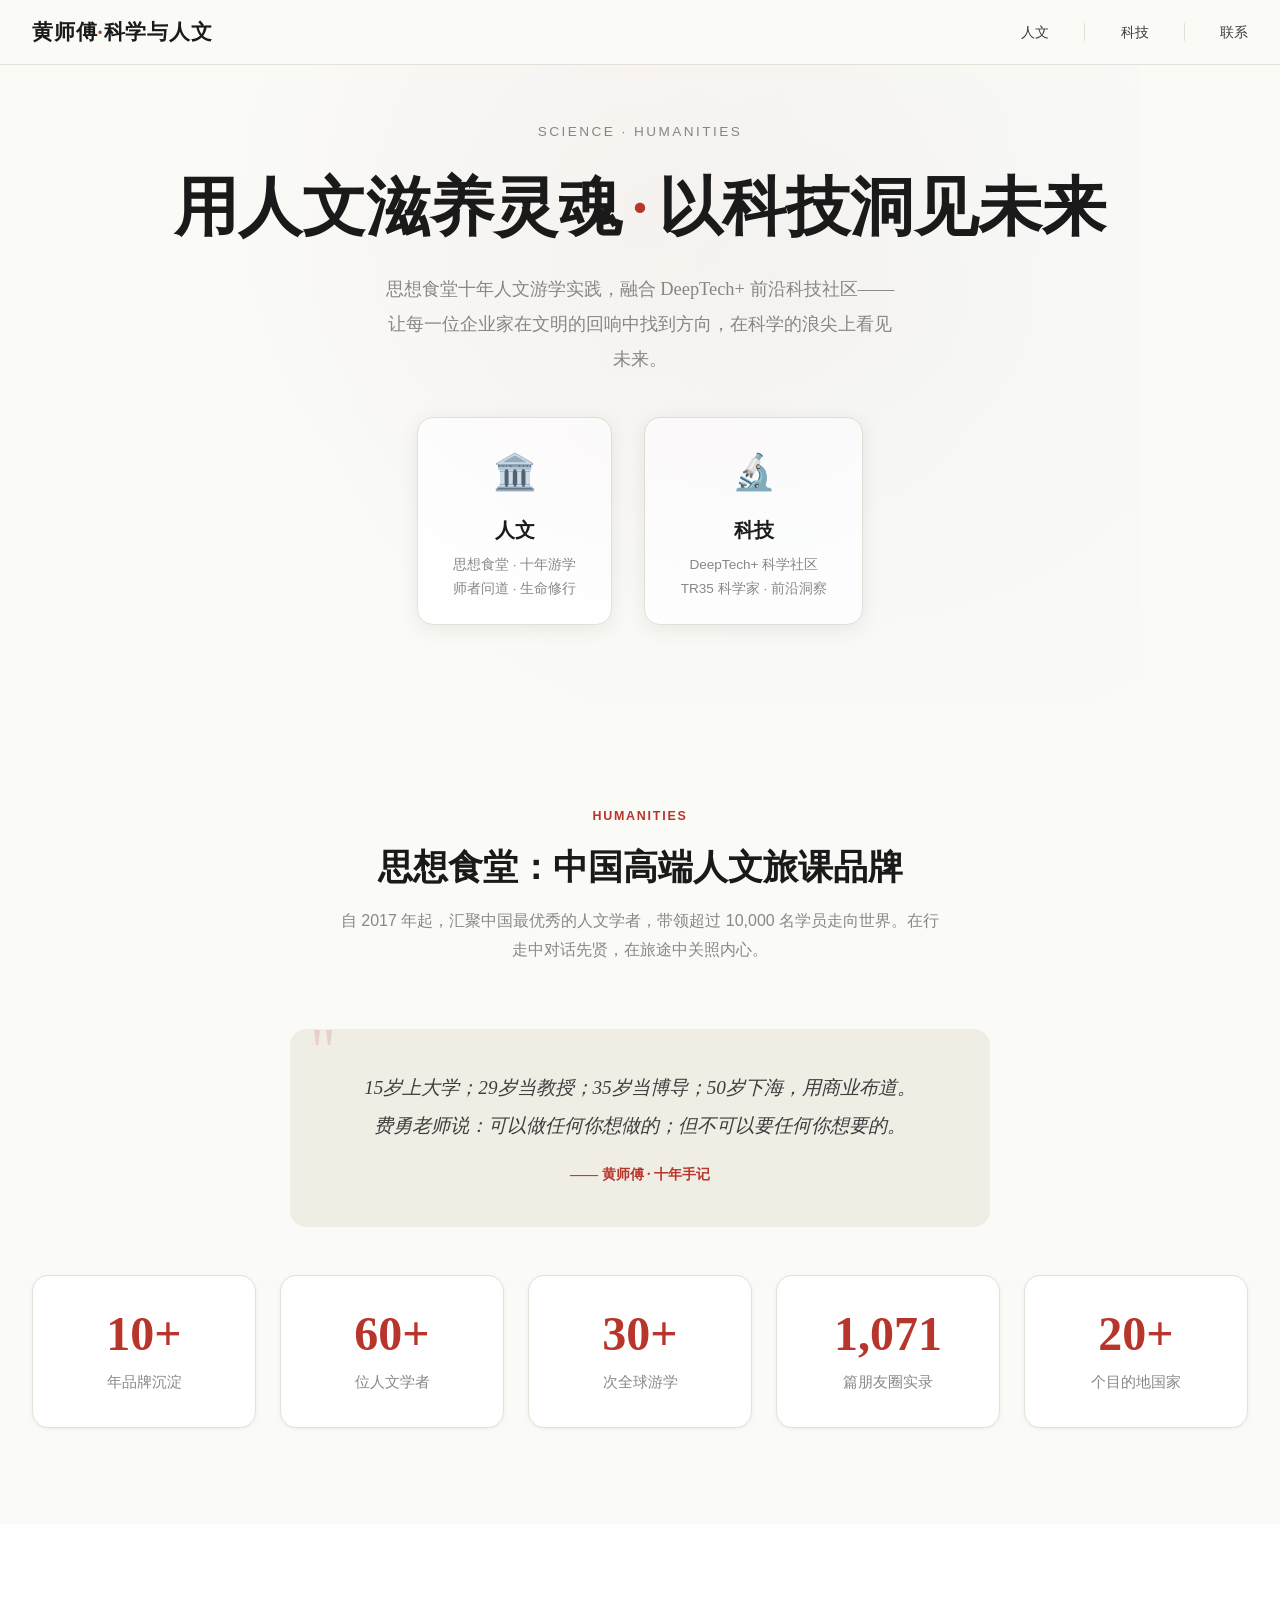
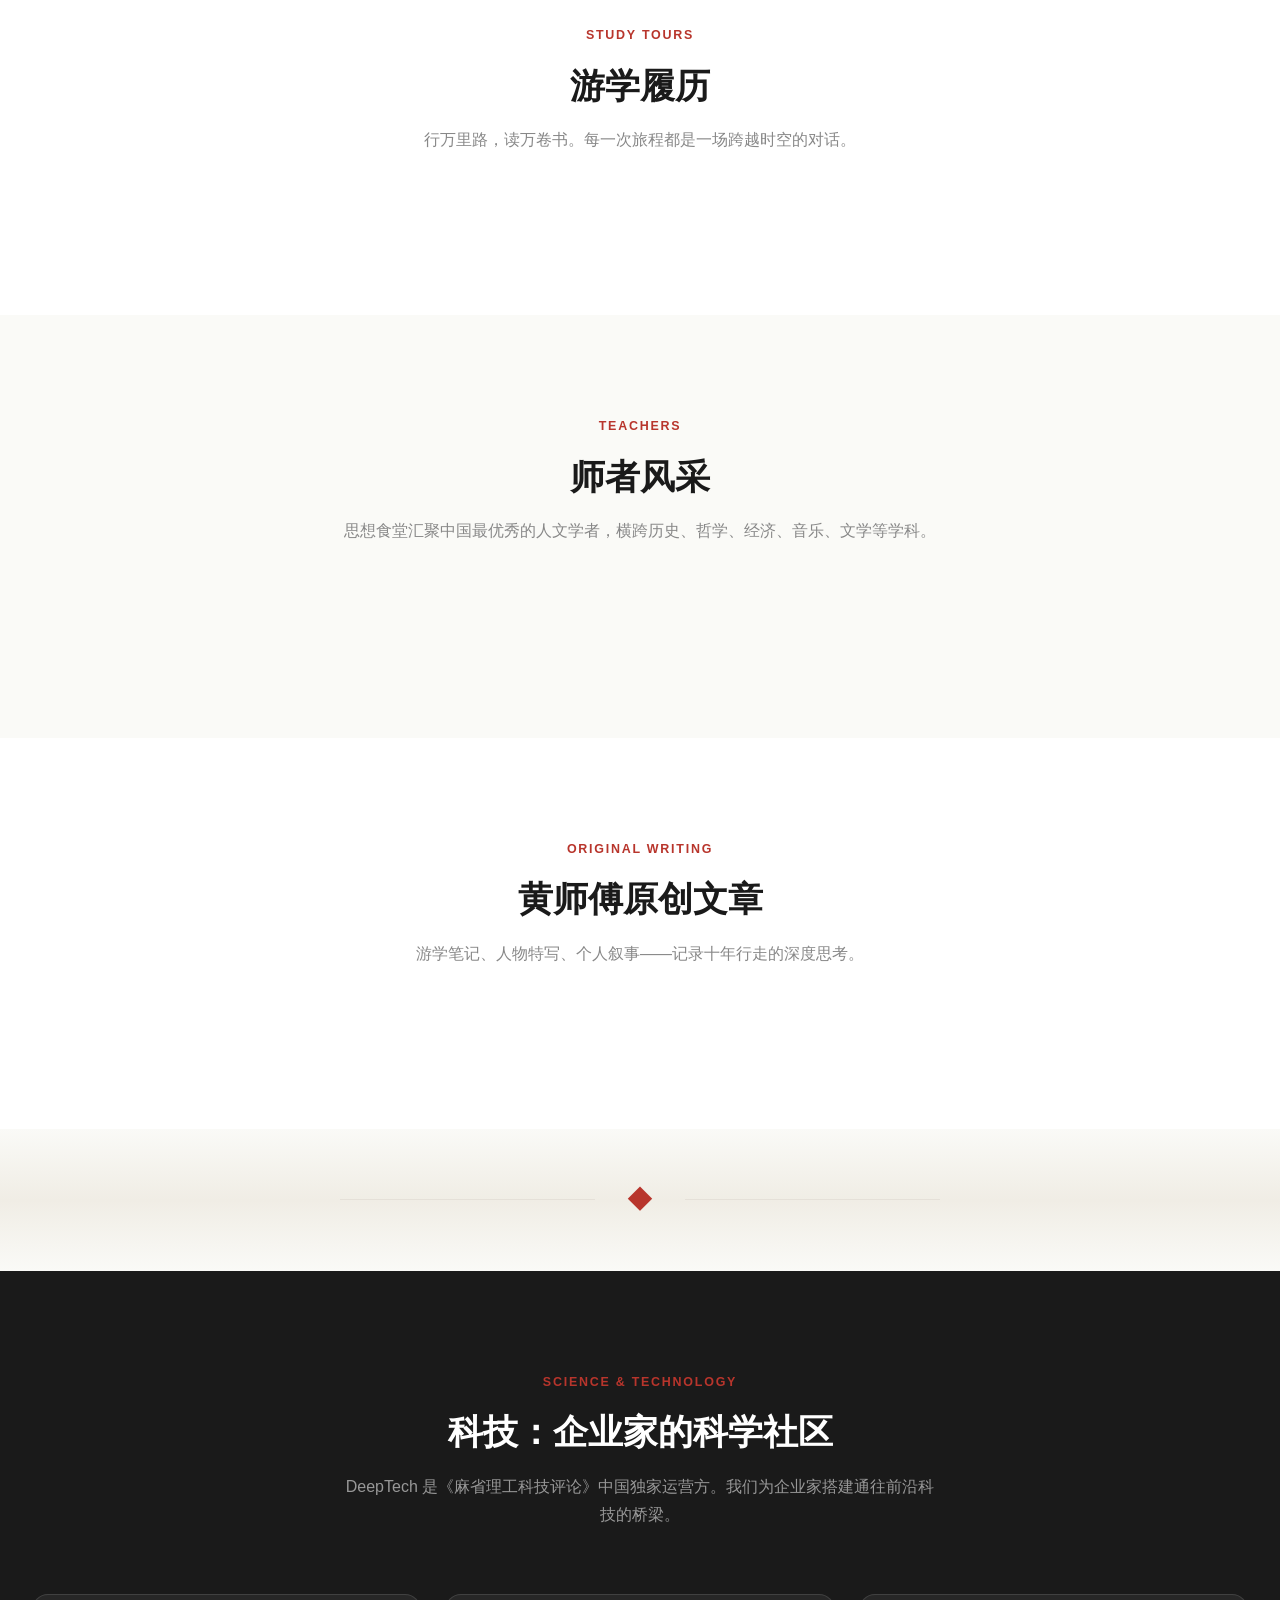
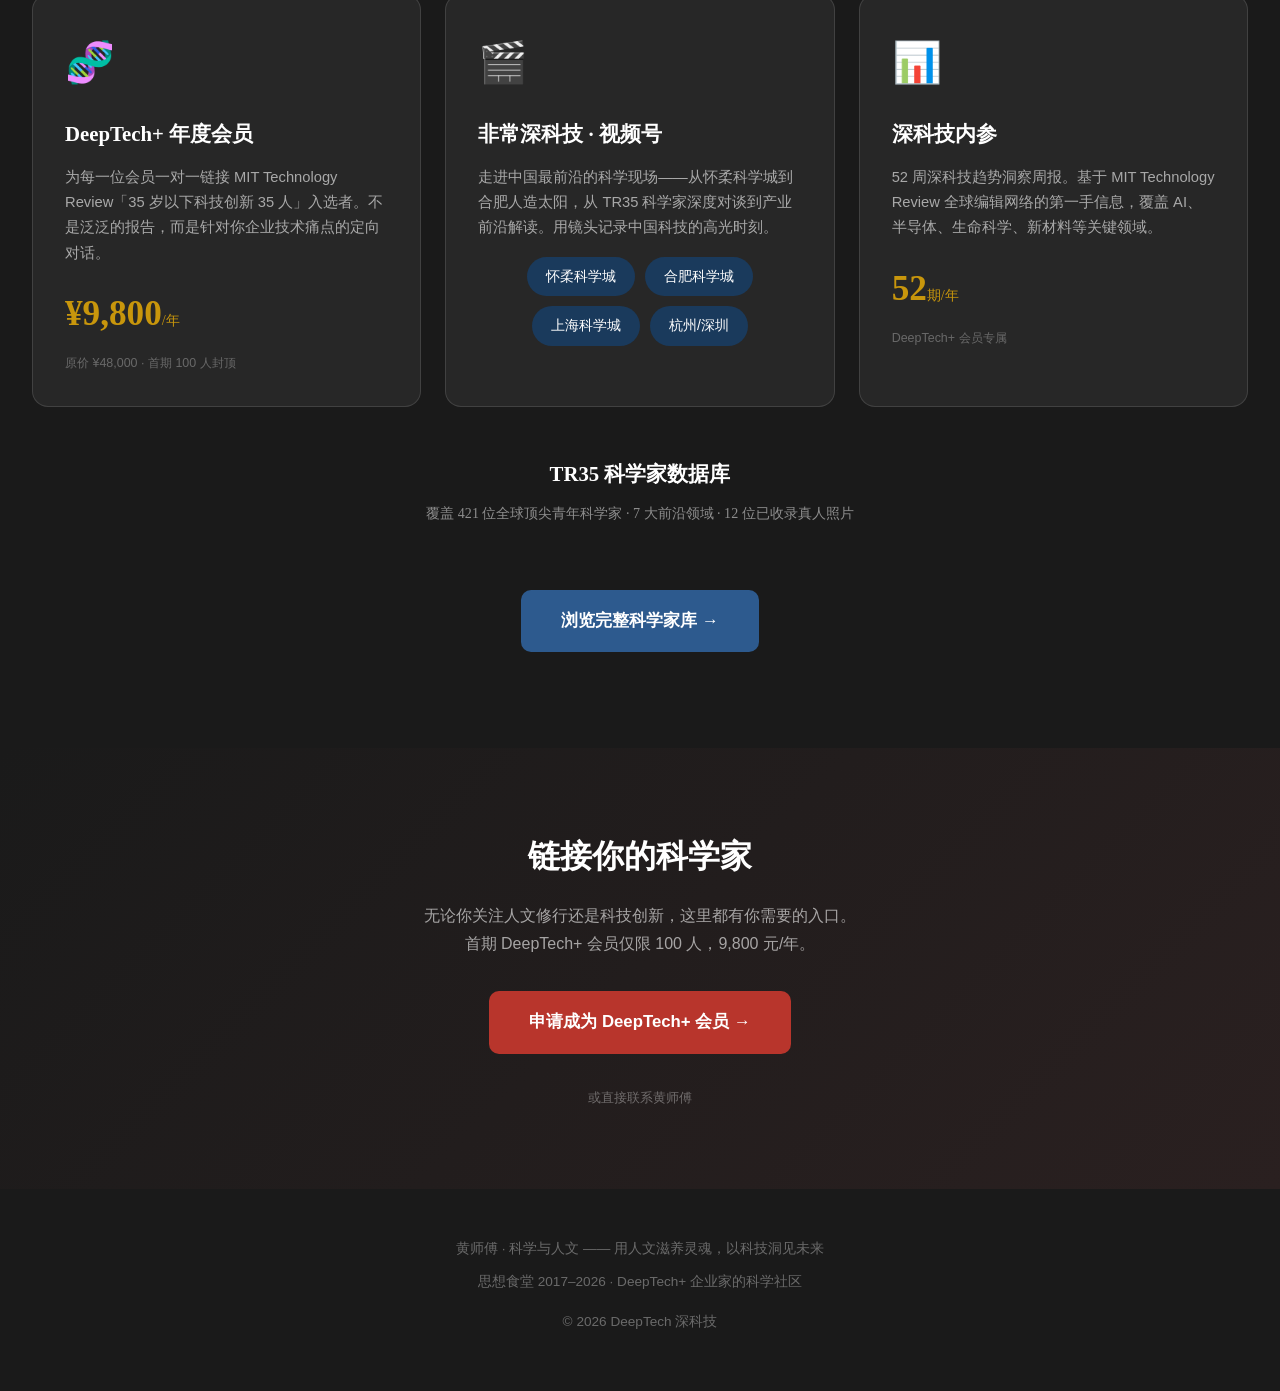
==== index.html @ 2311286f "🚀 黄师傅·科学与人文 网站上线 - 首页：人文+科技双板块单页滚动 - 科学家库：TR35 421位科学家数据可视化 - 照片画廊：106张个人照片带筛选导出 - 深蓝(#1E2761)+橙色专业U" ====
<!DOCTYPE html>
<html lang="zh-CN">
<head>
<meta charset="UTF-8">
<meta name="viewport" content="width=device-width, initial-scale=1.0">
<title>黄师傅 · 科学与人文</title>
<meta name="description" content="黄师傅的科学与人文——思想食堂十年人文游学 + DeepTech+ 企业家科学社区">
<style>
  :root {
    --ink: #1a1a1a;
    --ink-light: #3d3d3d;
    --ink-muted: #888;
    --paper: #fafaf7;
    --paper-dark: #f0ede5;
    --accent: #b8352c;
    --accent-light: #d46353;
    --accent-warm: #c8960c;
    --science-blue: #1a3a5c;
    --science-light: #2d5a8e;
    --white: #ffffff;
    --border: #e5e0d8;
    --shadow: 0 1px 4px rgba(0,0,0,0.06);
    --shadow-md: 0 4px 20px rgba(0,0,0,0.08);
    --shadow-lg: 0 8px 40px rgba(0,0,0,0.1);
    --radius: 8px;
    --radius-lg: 16px;
    --font-cn: "PingFang SC", "Noto Serif SC", "Source Han Serif SC", "STSong", "SimSun", serif;
    --font-sans: "PingFang SC", "Microsoft YaHei", -apple-system, sans-serif;
    --font-display: "PingFang SC", "Noto Serif SC", "STKaiti", "KaiTi", serif;
  }

  * { margin:0; padding:0; box-sizing:border-box; }

  body {
    font-family: var(--font-cn);
    background: var(--paper);
    color: var(--ink);
    line-height: 1.8;
    -webkit-font-smoothing: antialiased;
  }

  /* ── Navigation ── */
  .nav {
    position: fixed; top: 0; left: 0; right: 0; z-index: 1000;
    background: rgba(250,250,247,0.94);
    backdrop-filter: blur(16px);
    border-bottom: 1px solid var(--border);
    padding: 0 2rem;
  }
  .nav-inner {
    max-width: 1280px; margin: 0 auto;
    display: flex; align-items: center; justify-content: space-between;
    height: 64px;
  }
  .nav-brand {
    font-family: var(--font-display);
    font-size: 1.3rem; font-weight: 700;
    color: var(--ink); text-decoration: none;
    letter-spacing: 0.04em;
  }
  .nav-brand span { color: var(--accent); }
  .nav-links { display: flex; gap: 2.2rem; list-style: none; align-items: center; }
  .nav-links a {
    color: var(--ink-light); text-decoration: none;
    font-size: 0.9rem; font-family: var(--font-sans);
    transition: color 0.2s;
  }
  .nav-links a:hover { color: var(--accent); }
  .nav-divider { width: 1px; height: 18px; background: var(--border); }

  /* ── Hero ── */
  .hero {
    padding: 120px 2rem 80px;
    text-align: center;
    position: relative;
    overflow: hidden;
  }
  .hero::before {
    content: ''; position: absolute;
    top: -300px; left: 50%; transform: translateX(-50%);
    width: 1000px; height: 1000px;
    background: radial-gradient(ellipse, rgba(184,53,44,0.03) 0%, transparent 60%),
                radial-gradient(ellipse at 70% 60%, rgba(26,58,92,0.02) 0%, transparent 60%);
    pointer-events: none;
  }
  .hero-eyebrow {
    font-family: var(--font-sans);
    font-size: 0.85rem; letter-spacing: 0.18em;
    color: var(--ink-muted); margin-bottom: 1.5rem;
    text-transform: uppercase;
  }
  .hero h1 {
    font-family: var(--font-display);
    font-size: clamp(2.4rem, 5vw, 4rem);
    font-weight: 800; line-height: 1.25;
    position: relative; margin-bottom: 1.5rem;
  }
  .hero h1 .dot {
    display: inline-block; color: var(--accent);
    font-size: 1em; margin: 0 0.15em;
  }
  .hero-subtitle {
    font-size: 1.15rem; color: var(--ink-muted);
    max-width: 520px; margin: 0 auto 2.5rem;
    line-height: 1.9;
  }
  .hero-pillars {
    display: flex; justify-content: center; gap: 2rem;
    margin-top: 2rem;
  }
  .pillar {
    text-decoration: none; color: inherit;
    background: var(--white);
    padding: 1.4rem 2.2rem;
    border-radius: var(--radius-lg);
    box-shadow: var(--shadow-md);
    border: 1px solid var(--border);
    transition: all 0.3s;
    text-align: center;
    min-width: 180px;
  }
  .pillar:hover { transform: translateY(-3px); box-shadow: var(--shadow-lg); }
  .pillar.humanities:hover { border-color: var(--accent); }
  .pillar.science:hover { border-color: var(--science-blue); }
  .pillar-emoji { font-size: 2.2rem; margin-bottom: 0.5rem; }
  .pillar-label {
    font-family: var(--font-display);
    font-size: 1.25rem; font-weight: 700;
    margin-bottom: 0.3rem;
  }
  .pillar-desc { font-size: 0.85rem; color: var(--ink-muted); font-family: var(--font-sans); }

  /* ── Sections ── */
  section { padding: 6rem 2rem; }
  section.alt { background: var(--white); }
  section.dark { background: var(--ink); color: var(--white); }
  .sec-inner { max-width: 1280px; margin: 0 auto; }

  .sec-header {
    text-align: center; margin-bottom: 4rem;
  }
  .sec-tag {
    font-family: var(--font-sans);
    display: inline-block; font-size: 0.78rem; font-weight: 600;
    letter-spacing: 0.14em; color: var(--accent);
    text-transform: uppercase; margin-bottom: 1rem;
  }
  .sec-title {
    font-family: var(--font-display);
    font-size: 2.2rem; font-weight: 800;
    margin-bottom: 1rem; line-height: 1.35;
  }
  .sec-subtitle {
    font-size: 1rem; color: var(--ink-muted);
    max-width: 600px; margin: 0 auto;
    font-family: var(--font-sans);
  }
  section.dark .sec-subtitle { color: rgba(255,255,255,0.55); }

  /* ── Division Banner ── */
  .division {
    text-align: center; padding: 3rem 2rem;
    background: linear-gradient(180deg, var(--paper) 0%, var(--paper-dark) 50%, var(--paper) 100%);
  }
  .division-line {
    display: flex; align-items: center; justify-content: center;
    gap: 2rem; max-width: 600px; margin: 0 auto;
  }
  .division-line .dl { flex: 1; height: 1px; background: var(--border); }
  .division-symbol { font-size: 1.6rem; color: var(--accent); }

  /* ── Tour Timeline ── */
  .tour-grid {
    display: grid;
    grid-template-columns: repeat(auto-fill, minmax(280px, 1fr));
    gap: 1.2rem;
  }
  .tour-card {
    background: var(--white);
    border-radius: var(--radius-lg);
    overflow: hidden;
    box-shadow: var(--shadow);
    border: 1px solid var(--border);
    transition: all 0.3s;
  }
  .tour-card:hover { transform: translateY(-2px); box-shadow: var(--shadow-md); }
  .tour-img {
    height: 180px; background: var(--paper-dark);
    background-size: cover; background-position: center;
    position: relative;
  }
  .tour-img .tour-year {
    position: absolute; top: 12px; right: 12px;
    background: var(--accent); color: var(--white);
    padding: 0.2rem 0.7rem; border-radius: 4px;
    font-family: var(--font-sans);
    font-size: 0.75rem; font-weight: 700;
  }
  .tour-body { padding: 1.2rem; }
  .tour-dest {
    font-family: var(--font-display);
    font-size: 1.15rem; font-weight: 700;
    margin-bottom: 0.3rem;
  }
  .tour-teacher {
    font-size: 0.82rem; color: var(--accent);
    margin-bottom: 0.4rem; font-family: var(--font-sans);
  }
  .tour-tagline { font-size: 0.85rem; color: var(--ink-muted); line-height: 1.6; }

  /* ── Teacher Cloud ── */
  .teacher-cloud {
    display: flex; flex-wrap: wrap; gap: 0.7rem;
    justify-content: center; margin-bottom: 2rem;
  }
  .teacher-chip {
    background: var(--white); border: 1px solid var(--border);
    padding: 0.55rem 1.2rem; border-radius: 24px;
    font-size: 0.9rem; font-family: var(--font-sans);
    transition: all 0.2s; cursor: default;
    display: flex; align-items: center; gap: 0.5rem;
  }
  .teacher-chip:hover { border-color: var(--accent); background: #fef9f8; }
  .teacher-chip .tc-name { font-weight: 600; }
  .teacher-chip .tc-topic {
    font-size: 0.78rem; color: var(--ink-muted);
  }

  /* ── Article Cards ── */
  .article-grid {
    display: grid;
    grid-template-columns: repeat(auto-fill, minmax(350px, 1fr));
    gap: 1.5rem;
  }
  .article-card {
    background: var(--white);
    border-radius: var(--radius-lg);
    padding: 2rem;
    border: 1px solid var(--border);
    box-shadow: var(--shadow);
    transition: all 0.2s;
  }
  .article-card:hover { box-shadow: var(--shadow-md); }
  .article-type {
    font-family: var(--font-sans);
    font-size: 0.72rem; letter-spacing: 0.1em;
    color: var(--accent); text-transform: uppercase;
    margin-bottom: 0.8rem; font-weight: 600;
  }
  .article-title {
    font-family: var(--font-display);
    font-size: 1.2rem; font-weight: 700;
    margin-bottom: 0.8rem; line-height: 1.4;
  }
  .article-excerpt {
    font-size: 0.92rem; color: var(--ink-light);
    line-height: 1.8; display: -webkit-box;
    -webkit-line-clamp: 4; -webkit-box-orient: vertical;
    overflow: hidden;
  }

  /* ── Decade Stats ── */
  .decade-stats {
    display: grid;
    grid-template-columns: repeat(auto-fit, minmax(200px, 1fr));
    gap: 1.5rem; margin-top: 3rem;
  }
  .decade-stat {
    text-align: center; padding: 2rem 1.5rem;
    background: var(--white);
    border-radius: var(--radius-lg);
    box-shadow: var(--shadow);
    border: 1px solid var(--border);
  }
  .decade-stat .num {
    font-family: var(--font-display);
    font-size: 3rem; font-weight: 900;
    color: var(--accent); line-height: 1.1;
  }
  .decade-stat .label {
    font-size: 0.92rem; color: var(--ink-muted);
    margin-top: 0.5rem; font-family: var(--font-sans);
  }

  /* ── Science Section ── */
  .sci-cards {
    display: grid;
    grid-template-columns: repeat(auto-fit, minmax(350px, 1fr));
    gap: 1.5rem;
  }
  .sci-card {
    background: rgba(255,255,255,0.06);
    border: 1px solid rgba(255,255,255,0.12);
    border-radius: var(--radius-lg);
    padding: 2rem;
    transition: all 0.3s;
  }
  .sci-card:hover { background: rgba(255,255,255,0.1); }
  .sci-card .sci-emoji { font-size: 2.5rem; margin-bottom: 1rem; }
  .sci-card h3 {
    font-family: var(--font-display);
    font-size: 1.3rem; margin-bottom: 0.8rem;
    color: var(--white);
  }
  .sci-card p {
    font-size: 0.92rem; color: rgba(255,255,255,0.6);
    line-height: 1.7; font-family: var(--font-sans);
  }
  .sci-card .sci-stat {
    font-family: var(--font-display);
    font-size: 2.2rem; font-weight: 900;
    color: var(--accent-warm); margin-top: 1rem;
  }

  /* ── Video Channel ── */
  .video-features {
    display: grid;
    grid-template-columns: repeat(auto-fit, minmax(280px, 1fr));
    gap: 1.5rem;
    margin-bottom: 2rem;
  }
  .vf-card {
    background: var(--white);
    border: 1px solid var(--border);
    border-radius: var(--radius-lg);
    padding: 2rem; text-align: center;
    box-shadow: var(--shadow);
  }
  .vf-card .vf-icon { font-size: 2.2rem; margin-bottom: 1rem; }
  .vf-card h4 {
    font-family: var(--font-display);
    font-size: 1.1rem; font-weight: 700;
    margin-bottom: 0.5rem;
  }
  .vf-card p { font-size: 0.85rem; color: var(--ink-muted); font-family: var(--font-sans); }

  .location-tags {
    display: flex; flex-wrap: wrap; gap: 0.6rem;
    justify-content: center;
  }
  .loc-tag {
    padding: 0.45rem 1.2rem; border-radius: 20px;
    background: var(--science-blue); color: var(--white);
    font-family: var(--font-sans); font-size: 0.88rem;
    font-weight: 500;
  }

  /* ── TR35 mini cards ── */
  .tr35-mini {
    display: grid;
    grid-template-columns: repeat(auto-fill, minmax(250px, 1fr));
    gap: 0.8rem;
    margin-top: 2rem;
  }
  .tm-card {
    background: rgba(255,255,255,0.06);
    border: 1px solid rgba(255,255,255,0.1);
    border-radius: var(--radius);
    padding: 1rem 1.2rem;
    display: flex; align-items: center; gap: 0.8rem;
  }
  .tm-avatar {
    flex-shrink: 0; width: 40px; height: 40px; border-radius: 50%;
    display: flex; align-items: center; justify-content: center;
    font-family: var(--font-sans); font-weight: 700; font-size: 0.85rem;
    color: var(--white);
  }
  .tm-info { flex: 1; min-width: 0; }
  .tm-name { font-size: 0.9rem; font-weight: 600; color: var(--white); }
  .tm-domain { font-size: 0.72rem; color: rgba(255,255,255,0.5); }

  /* ── Combined Quote ── */
  .quote-block {
    max-width: 700px; margin: 3rem auto 0;
    text-align: center; padding: 2.5rem 2rem;
    background: var(--paper-dark);
    border-radius: var(--radius-lg);
    position: relative;
  }
  .quote-block .q-mark {
    font-size: 4rem; color: var(--accent);
    opacity: 0.15; position: absolute; top: -10px; left: 20px;
    font-family: Georgia, serif; line-height: 1;
  }
  .quote-block .q-text {
    font-family: var(--font-display);
    font-size: 1.2rem; line-height: 2;
    color: var(--ink-light); font-style: italic;
  }
  .quote-block .q-author {
    font-size: 0.88rem; color: var(--accent);
    margin-top: 1rem; font-weight: 600;
  }

  /* ── CTA ── */
  .cta-section {
    text-align: center; padding: 5rem 2rem;
    background: linear-gradient(135deg, var(--ink) 0%, #2a2020 100%);
    color: var(--white);
  }
  .cta-section .cta-title {
    font-family: var(--font-display);
    font-size: 2rem; font-weight: 800; margin-bottom: 1rem;
  }
  .cta-section .cta-desc {
    font-size: 1rem; color: rgba(255,255,255,0.6);
    max-width: 500px; margin: 0 auto 2rem;
    font-family: var(--font-sans);
  }
  .cta-section .cta-note {
    font-size: 0.82rem; color: rgba(255,255,255,0.35);
    margin-top: 2rem; font-family: var(--font-sans);
  }
  .btn-cta {
    display: inline-block;
    background: var(--accent); color: var(--white);
    padding: 1rem 2.5rem; border-radius: 10px;
    text-decoration: none; font-size: 1.05rem;
    font-weight: 700; font-family: var(--font-sans);
    transition: all 0.2s;
  }
  .btn-cta:hover { background: var(--accent-light); transform: translateY(-1px); }

  footer {
    padding: 3rem 2rem; text-align: center;
    background: var(--ink); color: rgba(255,255,255,0.35);
    font-family: var(--font-sans); font-size: 0.85rem;
  }
  footer .f-line { margin-bottom: 0.5rem; }

  @media (max-width: 768px) {
    .hero h1 { font-size: 2rem; }
    .hero-pillars { flex-direction: column; gap: 1rem; align-items: stretch; }
    .nav-links { display: none; }
    .sec-title { font-size: 1.6rem; }
    .article-grid { grid-template-columns: 1fr; }
    .sci-cards { grid-template-columns: 1fr; }
    .tour-grid { grid-template-columns: 1fr; }
    .decade-stats { grid-template-columns: repeat(2, 1fr); }
    .tr35-mini { grid-template-columns: repeat(auto-fill, minmax(200px, 1fr)); }
  }
</style>
</head>
<body>

<nav class="nav">
  <div class="nav-inner">
    <a href="#" class="nav-brand">黄师傅<span>·</span>科学与人文</a>
    <ul class="nav-links">
      <li><a href="#humanities">人文</a></li>
      <li class="nav-divider"></li>
      <li><a href="#science">科技</a></li>
      <li class="nav-divider"></li>
      <li><a href="#cta">联系</a></li>
    </ul>
  </div>
</nav>

<!-- ═══════════ HERO ═══════════ -->
<section class="hero">
  <div class="hero-eyebrow">Science <span class="dot">·</span> Humanities</div>
  <h1>用人文滋养灵魂<span class="dot">·</span>以科技洞见未来</h1>
  <p class="hero-subtitle">
    思想食堂十年人文游学实践，融合 DeepTech+ 前沿科技社区——让每一位企业家在文明的回响中找到方向，在科学的浪尖上看见未来。
  </p>
  <div class="hero-pillars">
    <a href="#humanities" class="pillar humanities">
      <div class="pillar-emoji">🏛️</div>
      <div class="pillar-label">人文</div>
      <div class="pillar-desc">思想食堂 · 十年游学<br>师者问道 · 生命修行</div>
    </a>
    <a href="#science" class="pillar science">
      <div class="pillar-emoji">🔬</div>
      <div class="pillar-label">科技</div>
      <div class="pillar-desc">DeepTech+ 科学社区<br>TR35 科学家 · 前沿洞察</div>
    </a>
  </div>
</section>

<!-- ═══════════ 人文板块 ═══════════ -->
<section id="humanities">
  <div class="sec-inner">
    <div class="sec-header">
      <div class="sec-tag">Humanities</div>
      <h2 class="sec-title">思想食堂：中国高端人文旅课品牌</h2>
      <p class="sec-subtitle">自 2017 年起，汇聚中国最优秀的人文学者，带领超过 10,000 名学员走向世界。在行走中对话先贤，在旅途中关照内心。</p>
    </div>

    <!-- 品牌理念 -->
    <div class="quote-block">
      <div class="q-mark">"</div>
      <div class="q-text">15岁上大学；29岁当教授；35岁当博导；50岁下海，用商业布道。<br>费勇老师说：可以做任何你想做的；但不可以要任何你想要的。</div>
      <div class="q-author">—— 黄师傅 · 十年手记</div>
    </div>

    <!-- 十年战绩 -->
    <div class="decade-stats">
      <div class="decade-stat"><div class="num">10+</div><div class="label">年品牌沉淀</div></div>
      <div class="decade-stat"><div class="num">60+</div><div class="label">位人文学者</div></div>
      <div class="decade-stat"><div class="num">30+</div><div class="label">次全球游学</div></div>
      <div class="decade-stat"><div class="num">1,071</div><div class="label">篇朋友圈实录</div></div>
      <div class="decade-stat"><div class="num">20+</div><div class="label">个目的地国家</div></div>
    </div>
  </div>
</section>

<!-- 游学履历 -->
<section class="alt">
  <div class="sec-inner">
    <div class="sec-header">
      <div class="sec-tag">Study Tours</div>
      <h2 class="sec-title">游学履历</h2>
      <p class="sec-subtitle">行万里路，读万卷书。每一次旅程都是一场跨越时空的对话。</p>
    </div>
    <div class="tour-grid" id="tourGrid"></div>
  </div>
</section>

<!-- 师者风采 -->
<section>
  <div class="sec-inner">
    <div class="sec-header">
      <div class="sec-tag">Teachers</div>
      <h2 class="sec-title">师者风采</h2>
      <p class="sec-subtitle">思想食堂汇聚中国最优秀的人文学者，横跨历史、哲学、经济、音乐、文学等学科。</p>
    </div>
    <div class="teacher-cloud" id="teacherCloud"></div>
  </div>
</section>

<!-- 原创文章 -->
<section class="alt">
  <div class="sec-inner">
    <div class="sec-header">
      <div class="sec-tag">Original Writing</div>
      <h2 class="sec-title">黄师傅原创文章</h2>
      <p class="sec-subtitle">游学笔记、人物特写、个人叙事——记录十年行走的深度思考。</p>
    </div>
    <div class="article-grid" id="articleGrid"></div>
  </div>
</section>

<!-- ═══════════ 分隔线 ═══════════ -->
<div class="division">
  <div class="division-line">
    <div class="dl"></div>
    <div class="division-symbol">◆</div>
    <div class="dl"></div>
  </div>
</div>

<!-- ═══════════ 科技板块 ═══════════ -->
<section id="science" class="dark">
  <div class="sec-inner">
    <div class="sec-header">
      <div class="sec-tag">Science & Technology</div>
      <h2 class="sec-title">科技：企业家的科学社区</h2>
      <p class="sec-subtitle">DeepTech 是《麻省理工科技评论》中国独家运营方。我们为企业家搭建通往前沿科技的桥梁。</p>
    </div>

    <!-- Three products -->
    <div class="sci-cards">
      <div class="sci-card">
        <div class="sci-emoji">🧬</div>
        <h3>DeepTech+ 年度会员</h3>
        <p>为每一位会员一对一链接 MIT Technology Review「35 岁以下科技创新 35 人」入选者。不是泛泛的报告，而是针对你企业技术痛点的定向对话。</p>
        <div class="sci-stat">¥9,800<small style="font-size:0.9rem;font-weight:400">/年</small></div>
        <p style="font-size:0.78rem;margin-top:0.5rem;opacity:0.5;">原价 ¥48,000 · 首期 100 人封顶</p>
      </div>
      <div class="sci-card">
        <div class="sci-emoji">🎬</div>
        <h3>非常深科技 · 视频号</h3>
        <p>走进中国最前沿的科学现场——从怀柔科学城到合肥人造太阳，从 TR35 科学家深度对谈到产业前沿解读。用镜头记录中国科技的高光时刻。</p>
        <div style="margin-top:1rem;">
          <div class="location-tags">
            <span class="loc-tag">怀柔科学城</span>
            <span class="loc-tag">合肥科学城</span>
            <span class="loc-tag">上海科学城</span>
            <span class="loc-tag">杭州/深圳</span>
          </div>
        </div>
      </div>
      <div class="sci-card">
        <div class="sci-emoji">📊</div>
        <h3>深科技内参</h3>
        <p>52 周深科技趋势洞察周报。基于 MIT Technology Review 全球编辑网络的第一手信息，覆盖 AI、半导体、生命科学、新材料等关键领域。</p>
        <div class="sci-stat">52<small style="font-size:0.9rem;font-weight:400">期/年</small></div>
        <p style="font-size:0.78rem;margin-top:0.5rem;opacity:0.5;">DeepTech+ 会员专属</p>
      </div>
    </div>

    <!-- TR35 科学家库预览 -->
    <div style="margin-top:3rem;">
      <h3 style="text-align:center;font-family:var(--font-display);font-size:1.3rem;margin-bottom:0.5rem;color:var(--white);">
        TR35 科学家数据库
      </h3>
      <p style="text-align:center;color:rgba(255,255,255,0.5);font-size:0.88rem;margin-bottom:1.5rem;">
        覆盖 421 位全球顶尖青年科学家 · 7 大前沿领域 · 12 位已收录真人照片
      </p>
      <div class="tr35-mini" id="tr35Mini"></div>
      <div style="text-align:center;margin-top:2rem;">
        <a href="deeptech-scientists.html" class="btn-cta" style="background:var(--science-light);">浏览完整科学家库 →</a>
      </div>
    </div>
  </div>
</section>

<!-- ═══════════ CTA ═══════════ -->
<section class="cta-section" id="cta">
  <h2 class="cta-title">链接你的科学家</h2>
  <p class="cta-desc">无论你关注人文修行还是科技创新，这里都有你需要的入口。<br>首期 DeepTech+ 会员仅限 100 人，9,800 元/年。</p>
  <a href="https://deeptech-plus.com" class="btn-cta">申请成为 DeepTech+ 会员 →</a>
  <p class="cta-note">或直接联系黄师傅</p>
</section>

<footer>
  <div class="f-line">黄师傅 · 科学与人文 —— 用人文滋养灵魂，以科技洞见未来</div>
  <div class="f-line">思想食堂 2017–2026 · DeepTech+ 企业家的科学社区</div>
  <div class="f-line" style="margin-top:1rem;">© 2026 DeepTech 深科技</div>
</footer>

<script>
// ── Render Tour Cards ──
const tours = [{"year": "2025", "dest": "不丹", "teacher": "曹蕴 / 胡赳赳", "tagline": "世上最幸福的国度", "img": "img/不丹（第一程）ai-01.jpg"}, {"year": "2025", "dest": "香格里拉", "teacher": "雪虎 / 扎巴格丹", "tagline": "寻梦香巴拉", "img": "img/香巴拉-胡赳赳.jpg"}, {"year": "2025", "dest": "尼泊尔", "teacher": "胡赳赳", "tagline": "喜马拉雅山脚下的生命课堂", "img": "img/不丹（第一程）ai-01.jpg"}, {"year": "2025", "dest": "土耳其", "teacher": "雪虎", "tagline": "东西文明交汇", "img": "img/姜鹏-修心之旅_封面.jpg"}, {"year": "2025", "dest": "日本", "teacher": "胡赳赳", "tagline": "禅修与美学", "img": "img/胡赳赳-日本（定）-10.jpg"}, {"year": "2024", "dest": "德国", "teacher": "", "tagline": "哲学与音乐之旅", "img": "img/德国游学-定0912-05.jpg"}, {"year": "2024", "dest": "尼泊尔", "teacher": "胡赳赳", "tagline": "生命哲学高研班", "img": "img/姜鹏-修心之旅_封面.jpg"}, {"year": "2024", "dest": "香格里拉", "teacher": "胡赳赳 / 扎巴格丹", "tagline": "寻梦香巴拉首发", "img": "img/香巴拉-胡赳赳.jpg"}, {"year": "2023", "dest": "夏威夷", "teacher": "", "tagline": "太平洋上的思想碰撞", "img": "img/德国游学-定0912-05.jpg"}, {"year": "2023", "dest": "德国", "teacher": "", "tagline": "欧洲文化寻根", "img": "img/德国游学-定0912-05.jpg"}, {"year": "2022", "dest": "敦煌", "teacher": "", "tagline": "丝路文明探源", "img": "img/姜鹏-修心之旅_封面.jpg"}, {"year": "2022", "dest": "香格里拉", "teacher": "吴思", "tagline": "修心之旅", "img": "img/姜鹏-修心之旅_封面.jpg"}];
document.getElementById('tourGrid').innerHTML = tours.map(t => `
  <div class="tour-card">
    <div class="tour-img" style="background-image:url(${t.img})">
      <span class="tour-year">${t.year}</span>
    </div>
    <div class="tour-body">
      <div class="tour-dest">${t.dest}</div>
      ${t.teacher ? '<div class="tour-teacher">✦ ' + t.teacher + '</div>' : ''}
      <div class="tour-tagline">${t.tagline}</div>
    </div>
  </div>
`).join('');

// ── Render Teacher Chips ──
const teachers = [{"name": "吴思", "topic": "血酬史观", "note": "《血酬定律》作者"}, {"name": "费勇", "topic": "禅与生活方式", "note": "暨南大学教授"}, {"name": "胡赳赳", "topic": "修心之旅", "note": "文化学者·「赳赳说」主理人"}, {"name": "余世存", "topic": "易经/金刚经", "note": "文化学者"}, {"name": "吴晓波", "topic": "历代经济变革得失", "note": "财经作家"}, {"name": "雷颐", "topic": "中国近现代史", "note": "中国社科院研究员"}, {"name": "姜鹏", "topic": "家族传承", "note": "复旦大学历史系"}, {"name": "包刚升", "topic": "解读美国政治传统", "note": "复旦大学"}, {"name": "韦森", "topic": "大转型中的中国经济", "note": "复旦大学经济学院"}, {"name": "周国平", "topic": "企业家与哲学", "note": "哲学家·作家"}, {"name": "毕飞宇", "topic": "水浒与红楼", "note": "作家·茅盾文学奖得主"}, {"name": "孙立平", "topic": "经济困境与社会转型", "note": "清华大学社会学系"}, {"name": "秦朔", "topic": "中国企业战略创新", "note": "秦朔朋友圈创始人"}, {"name": "陈立", "topic": "音乐的力量", "note": "浙江大学心理学教授"}, {"name": "田艺苗", "topic": "古典音乐鉴赏", "note": "音乐学者"}, {"name": "于赓哲", "topic": "唐朝", "note": "陕西师范大学"}, {"name": "罗新", "topic": "游牧民族与中国历史", "note": "北京大学历史学系"}, {"name": "傅佩荣", "topic": "哲学与人生", "note": "台湾大学哲学系"}, {"name": "张宏杰", "topic": "解读曾国藩", "note": "中国人民大学"}, {"name": "曹蕴", "topic": "生命哲学", "note": "修行导师"}];
document.getElementById('teacherCloud').innerHTML = teachers.map(t => `
  <div class="teacher-chip">
    <span class="tc-name">${t.name}</span>
    <span class="tc-topic">${t.topic}</span>
  </div>
`).join('');

// ── Render Article Cards ──
const articles = [{"title": "寻梦香巴拉", "type": "游记", "excerpt": "哲学家说，每个人都有三个我。香格里拉，一定是那个让你看到天使的地方。一个用藏刀砍竹子的康巴汉子，正在等待10位来自远方的朋友…"}, {"title": "生命的讯息", "type": "毕业旅行记", "excerpt": "南迦巴瓦雪山，被《国家地理》杂志誉为世界上最美的雪山。一个人需要隐藏多少秘密，才能巧妙地度过一生…"}, {"title": "理想三旬", "type": "个人叙事", "excerpt": "4年前的今天，我决定离开全心全意耕耘3年之久的公司。三十而立，即将只身离家南下，这一去尚不知前途，只知断不能回头…"}, {"title": "益西故事", "type": "人物特写", "excerpt": "在喜马拉雅山脚下，他用爱点亮400多个孩子的未来。一个康巴汉子的传奇人生…"}, {"title": "游学不丹", "type": "游学笔记", "excerpt": "走进世界上最幸福的国度，探究生命的终极意义…"}, {"title": "聂圣哲：从思想回到常识", "type": "人物访谈", "excerpt": "一个有思想的企业家，如何在商业世界保持清醒…"}];
document.getElementById('articleGrid').innerHTML = articles.map(a => `
  <div class="article-card">
    <div class="article-type">${a.type}</div>
    <div class="article-title">${a.title}</div>
    <div class="article-excerpt">${a.excerpt}</div>
  </div>
`).join('');

// ── Render TR35 Mini Cards ──
const TR35 = [{"name": "蔡凯明", "domain": "计算机与电子硬件", "subdomain": "自旋磁存储芯片", "position": "华中科技大学教授", "org": "高校机构", "reason": "他聚焦垂直自旋磁存储芯片技术研究，攻克无外场高速翻转、高密度集成等关键难题，助推该技术从实验室走向产业化。", "year": "2024", "article": "https://mp.weixin.qq.com/s/FLgmAzGp18IuXAMA-TTMhw", "category": "发明家", "photo": "https://mmbiz.qpic.cn/mmbiz_jpg/JJtKEey0hPbVnSPKdG5uNiaNiaTFWOmZTFHBYIYFckM7AMuV2UYqH7v2prticspefAGLlnJ4tkyCwWBkmChhNeBibQ/640?wx_fmt=jpeg"}, {"name": "曹婵", "domain": "生物科技与医药", "subdomain": "纳米孔", "position": "日内瓦大学终身助理教授", "org": "高校机构", "reason": "她开发出一种纳米孔读取有机化合物数字信息的新方法，能精确读取单比特信息，结合深度学习可分辨 1-4 比特长度的所有组合，平均准确率高达 90%。", "year": "2024", "article": "https://mp.weixin.qq.com/s/FLgmAzGp19IuXAMA-TTMhw", "category": "发明家"}, {"name": "曹芳芳", "domain": "生物科技与医药", "subdomain": "益生菌，合成生物", "position": "北京航空航天大学教授", "org": "高校机构", "reason": "她构建了纳米酶复合益生菌新体系，成功克服益生菌在肠道环境中存活难和功效差两大难题，显著提升肠炎和肠癌的治疗效果。", "year": "2024", "article": "https://mp.weixin.qq.com/s/FLgmAzGp20IuXAMA-TTMhw", "category": "远见者"}, {"name": "戴国浩", "domain": "人工智能与机器人", "subdomain": "稀疏计算", "position": "上海交通大学副教授；无问芯穹联合创始人兼首席科学家", "org": "高校机构+企业", "reason": "他提出了创新的稀疏计算软硬协同优化方法，显著提升通用人工智能的计算效率和能效，有效缓解了大模型时代的算力瓶颈。", "year": "2024", "article": "https://mp.weixin.qq.com/s/FLgmAzGp21IuXAMA-TTMhw", "category": "先锋者"}, {"name": "韩旭", "domain": "人工智能与机器人", "subdomain": "大模型", "position": "清华大学助理研究员", "org": "高校机构+企业", "reason": "他提出了大模型“能力密度定律”并构建高效端侧大模型MiniCPM系列，推动大模型技术从云侧向端侧的普惠化发展。", "year": "2024", "article": "https://mp.weixin.qq.com/s/FLgmAzGp22IuXAMA-TTMhw", "category": "先锋者"}, {"name": "蒋圆闻", "domain": "计算机与电子硬件", "subdomain": "可穿戴", "position": "宾夕法尼亚大学助理教授", "org": "高校机构", "reason": "他通过一种基于超分子拓扑网络的新设计，发明了第一个高密度、本征可拉伸的生物电极阵列。", "year": "2024", "article": "https://mp.weixin.qq.com/s/FLgmAzGp23IuXAMA-TTMhw", "category": "发明家"}, {"name": "李煜", "domain": "生物科技与医药", "subdomain": "AI+RNA", "position": "香港中文大学助理教授", "org": "高校机构", "reason": "他提出了首个基于AI的通用RNA基础模型，显著加速RNA设计迭代并大幅减少实验周期和成本。", "year": "2024", "article": "https://mp.weixin.qq.com/s/FLgmAzGp24IuXAMA-TTMhw", "category": "远见者"}, {"name": "林贤丰", "domain": "生物科技与医药", "subdomain": "异种组织移植", "position": "浙江大学医学院副主任医师、特聘研究员", "org": "高校机构+企业", "reason": "他通过跨物种递送，首次将植物天然光合作用系统系统植入哺乳动物细胞内，为其提供能量，并在衰老退行性疾病骨关节炎的治疗中显示出良好的临床应用前景。", "year": "2024", "article": "https://mp.weixin.qq.com/s/FLgmAzGp25IuXAMA-TTMhw", "category": "发明家"}, {"name": "刘畅流", "domain": "人工智能与机器人", "subdomain": "机器人", "position": "卡耐基梅隆大学助理教授", "org": "高校机构+企业", "reason": "她聚焦制造业5.0的先进机器人技术，将生成式AI融入原型及生产过程中，开创了全新的人机协作模式。", "year": "2024", "article": "https://mp.weixin.qq.com/s/FLgmAzGp26IuXAMA-TTMhw", "category": "先锋者"}, {"name": "刘紫航", "domain": "能源与可持续", "subdomain": "热电材料", "position": "哈尔滨工业大学教授", "org": "高校机构", "reason": "他提出了新型热电界面材料筛选策略，发现了高可靠性的热电界面材料，填补了热电模块开发的关键技术空白。", "year": "2024", "article": "https://mp.weixin.qq.com/s/FLgmAzGp27IuXAMA-TTMhw", "category": "先锋者"}, {"name": "罗剑岚", "domain": "人工智能与机器人", "subdomain": "具身智能", "position": "加州大学伯克利分校博士后", "org": "企业", "reason": "他开创了基于真实世界数据飞轮的强化学习框架，实现了复杂机器人操作任务的超人类性能与高效训练。", "year": "2024", "article": "https://mp.weixin.qq.com/s/FLgmAzGp28IuXAMA-TTMhw", "category": "先锋者"}, {"name": "吕灵娟", "domain": "人工智能与机器人", "subdomain": "AI", "position": "索尼研究公司隐私保护机器学习和视觉基础模型负责人", "org": "企业", "reason": "她开发了索尼首个以视觉为中心的联邦学习平台、视觉基础模型和图像生成模型，助力解决全球性的隐私安全版权与高成本难题。", "year": "2024", "article": "https://mp.weixin.qq.com/s/FLgmAzGp29IuXAMA-TTMhw", "category": "先锋者"}, {"name": "潘瑜", "domain": "能源与可持续", "subdomain": "热电材料", "position": "重庆大学教授", "org": "高校机构", "reason": "她实现了极小磁场下低温热电性能的显著提升，突破现存最高低温（< 300K）热电优值，为低温固态制冷带来全新机遇。", "year": "2024", "article": "https://mp.weixin.qq.com/s/FLgmAzGp30IuXAMA-TTMhw", "category": "先锋者"}, {"name": "庞全全", "domain": "能源与可持续", "subdomain": "电池", "position": "北京大学助理教授", "org": "高校机构", "reason": "他基于储量丰富的硫元素，在储能电池和动力电池两大领域，开发了低成本且高本征安全的电化学储能体系。", "year": "2024", "article": "https://mp.weixin.qq.com/s/FLgmAzGp31IuXAMA-TTMhw", "category": "先锋者"}, {"name": "齐晓娟", "domain": "人工智能与机器人", "subdomain": "AI", "position": "香港大学助理教授", "org": "高校机构", "reason": "她推动AI从二维静态感知迈向三维空间智能，使其能够无缝感知、理解并与现实环境交互。", "year": "2024", "article": "https://mp.weixin.qq.com/s/FLgmAzGp32IuXAMA-TTMhw", "category": "先锋者"}, {"name": "邵智宏", "domain": "人工智能与机器人", "subdomain": "AI", "position": "深度求索研究员", "org": "企业", "reason": "他作为第一完成人领导了DeepSeekMath项目，通过高质量预训练和基于GRPO的强化学习方法，从根本上提升模型的数学和逻辑推理能力。", "year": "2024", "article": "https://mp.weixin.qq.com/s/FLgmAzGp33IuXAMA-TTMhw", "category": "先锋者"}, {"name": "孙友刚", "domain": "交通", "subdomain": "磁悬浮", "position": "同济大学副教授/博导", "org": "高校机构", "reason": "他通过开发高精度电磁力控制系统和智能运维技术，成功解决EMS型磁浮列车在复杂环境下的稳定性、鲁棒控制及故障容错等难题。", "year": "2024", "article": "https://mp.weixin.qq.com/s/FLgmAzGp34IuXAMA-TTMhw", "category": "远见者"}, {"name": "王灏", "domain": "人工智能与机器人", "subdomain": "AI", "position": "罗格斯大学计算机系助理教授", "org": "高校机构", "reason": "他提出并发展了层级贝叶斯深度学习框架，让AI模型具备可解释性、可控性和因果推理能力。", "year": "2024", "article": "https://mp.weixin.qq.com/s/FLgmAzGp35IuXAMA-TTMhw", "category": "先锋者"}, {"name": "王鹤", "domain": "人工智能与机器人", "subdomain": "具身智能", "position": "北京大学助理教授；北京银河通用机器人有限公司创始人兼CTO", "org": "高校机构+企业", "reason": "他用合成数据开发了首个端到端具身抓取基础大模型，突破数据和泛化瓶颈，有望促进通用具身机器人走向规模商业化。", "year": "2024", "article": "https://mp.weixin.qq.com/s/FLgmAzGp36IuXAMA-TTMhw", "category": "创业家"}, {"name": "王韵婧", "domain": "生物科技与医药", "subdomain": "植物", "position": "上海交通大学长聘教轨副教授", "org": "高校机构", "reason": "她首次阐明了气态水杨酸甲酯的植物受体及其介导植物气传性免疫的分子机制，揭示了全新的蚜虫与病毒间的共进化方式。", "year": "2024", "article": "https://mp.weixin.qq.com/s/FLgmAzGp37IuXAMA-TTMhw", "category": "人文关怀者"}, {"name": "夏川", "domain": "能源与可持续", "subdomain": "催化", "position": "电子科技大学教授", "org": "高校机构", "reason": "他致力于高效催化剂开发、反应器及催化流程设计，发展出一条从简单低碳分子到复杂高碳分子的高效转化路径。", "year": "2024", "article": "https://mp.weixin.qq.com/s/FLgmAzGp38IuXAMA-TTMhw", "category": "远见者"}, {"name": "谢泳龙", "domain": "能源与可持续", "subdomain": "量子物理", "position": "莱斯大学助理教授", "org": "高校机构", "reason": "他利用独特的扫描探针显微技术，发现了莫尔晶格的全新物理特性，为未来量子技术进步奠定基础。", "year": "2024", "article": "https://mp.weixin.qq.com/s/FLgmAzGp39IuXAMA-TTMhw", "category": "先锋者"}, {"name": "许倬", "domain": "人工智能与机器人", "subdomain": "AI", "position": "谷歌DeepMind研究科学家", "org": "企业", "reason": "他提出了使用合成空间推理数据训练视觉-语言模型的方法，以弥补当前基础模型因机器人数据稀缺而导致的欠拟合。", "year": "2024", "article": "https://mp.weixin.qq.com/s/FLgmAzGp40IuXAMA-TTMhw", "category": "先锋者"}, {"name": "杨尧", "domain": "纳米技术与材料", "subdomain": "三维电子成像", "position": "西湖大学助理教授", "org": "高校机构", "reason": "他开发了原子分辨三维电子成像技术，能精确获得材料中每一个原子的三维位置和种类，为未来纳米能源材料的设计提供指导。", "year": "2024", "article": "https://mp.weixin.qq.com/s/FLgmAzGp41IuXAMA-TTMhw", "category": "发明家"}, {"name": "杨宇嘉", "domain": "通信", "subdomain": "集成芯片", "position": "洛桑联邦理工学院博士后研究员；即将履新深圳国际量子研究院研究员", "org": "高校机构", "reason": "他将电子显微镜与集成光芯片跨领域结合，开创了基于集成光学的自由电子精密测量与超快调控，有望推动科学装置、工业设备和医疗仪器等系统应用。", "year": "2024", "article": "https://mp.weixin.qq.com/s/FLgmAzGp42IuXAMA-TTMhw", "category": "远见者"}, {"name": "姚顺雨", "domain": "人工智能与机器人", "subdomain": "AI", "position": "OpenAI研究员", "org": "企业", "reason": "他开创了融合推理与行动的智能体范式，并推动智能体技术在通用系统操作与知识密集型领域的应用。", "year": "2024", "article": "https://mp.weixin.qq.com/s/FLgmAzGp43IuXAMA-TTMhw", "category": "先锋者"}, {"name": "阿斯顿·张", "domain": "人工智能与机器人", "subdomain": "AI", "position": "Meta研究科学家", "org": "企业", "reason": "他提出创新的超复数参数化方法提升AI模型效率，开创多模态思维链（Multimodal-CoT）增强复杂推理，并作为核心贡献者推动了Llama 3和Llama 4的超长（千万token）上下文与多模态集成技术的发展。", "year": "2024", "article": "https://mp.weixin.qq.com/s/FLgmAzGp44IuXAMA-TTMhw", "category": "先锋者"}, {"name": "张昊", "domain": "人工智能与机器人", "subdomain": "AI", "position": "加州大学圣地亚哥分校助理教授", "org": "高校机构", "reason": "他以开创性分布式机器学习系统与LLM优化技术，主导构建Chatbot Arena开放评测平台，推动AI高效化与普惠化。", "year": "2024", "article": "https://mp.weixin.qq.com/s/FLgmAzGp45IuXAMA-TTMhw", "category": "先锋者"}, {"name": "张祥雨", "domain": "人工智能与机器人", "subdomain": "AI", "position": "阶跃星辰首席科学家", "org": "企业", "reason": "他提出了业内最早的图文生成理解一体化的多模态大模型架构之一，并发布中国首个千亿参数原生多模态大模型。", "year": "2024", "article": "https://mp.weixin.qq.com/s/FLgmAzGp46IuXAMA-TTMhw", "category": "先锋者"}, {"name": "张秀娟", "domain": "能源与可持续", "subdomain": "光学材料", "position": "南京大学副教授", "org": "高校机构", "reason": "她将高阶拓扑和非厄米物理引入声学及光学超材料，为鲁棒操控声波与光波开辟了新途径。", "year": "2024", "article": "https://mp.weixin.qq.com/s/FLgmAzGp47IuXAMA-TTMhw", "category": "先锋者"}, {"name": "赵行", "domain": "人工智能与机器人", "subdomain": "AI", "position": "清华大学交叉信息院助理教授；星海图联合创始人兼首席科学家", "org": "高校机构+企业", "reason": "他提出了首个基于大模型的自动驾驶快-慢双系统，并正打造机器人的具身大模型。", "year": "2024", "article": "https://mp.weixin.qq.com/s/FLgmAzGp48IuXAMA-TTMhw", "category": "先锋者"}, {"name": "郑迪威", "domain": "生物科技与医药", "subdomain": "口服细菌生物材料", "position": "中国科学院过程工程研究所研究员", "org": "高校机构", "reason": "他通过口服细菌生物材料替代传统的透析，将肾衰竭毒素转化为氨基酸，已在猪模型中实现了 80% 以上的毒索清除率。", "year": "2024", "article": "https://mp.weixin.qq.com/s/FLgmAzGp49IuXAMA-TTMhw", "category": "远见者"}, {"name": "钟翰森", "domain": "通信", "subdomain": "量子物理", "position": "上海奇算光启信息技术有限公司创始人；上海人工智能实验室青年科学家；上海创智学院全时导师", "org": "高校机构+企业", "reason": "他基于AI实现全球最大规模量子比特中性原子阵列及量子纠错解码器，为容错量子计算提供了新的技术路径。", "year": "2024", "article": "https://mp.weixin.qq.com/s/FLgmAzGp50IuXAMA-TTMhw", "category": "先锋者"}, {"name": "周宪靖", "domain": "通信", "subdomain": "量子物理", "position": "佛罗里达州立大学助理教授", "org": "高校机构", "reason": "他首次实现了固态氖表面单电子量子比特系统，为构建更稳定和更可靠的量子计算机提供理想方案。", "year": "2024", "article": "https://mp.weixin.qq.com/s/FLgmAzGp51IuXAMA-TTMhw", "category": "先锋者"}, {"name": "周昕", "domain": "生物科技与医药", "subdomain": "蛋白降解", "position": "哈佛大学/丹娜—法伯癌症研究所助理教授", "org": "高校机构", "reason": "她开发了可高效降解膜蛋白的转铁蛋白受体靶向嵌合体，有望重新定义膜蛋白降解在肿瘤学中的应用。", "year": "2024", "article": "https://mp.weixin.qq.com/s/FLgmAzGp52IuXAMA-TTMhw", "category": "远见者"}, {"name": "靖礼", "domain": "人工智能与机器人", "subdomain": "AI", "position": "OpenAI研究员", "org": "企业", "reason": "在 DALL·E 3、Sora 和 GPT-4o 三个重要模型上做出核心贡献，为通用人工智能在现实世界中的互动奠定了基础", "year": "2023", "article": "https://mp.weixin.qq.com/s/Wq0AvgZa-JGTxrEYBmqv5A", "category": "先锋者", "photo": "https://mmbiz.qpic.cn/mmbiz_jpg/JJtKEey0hPYdrrYiaaOqumWvvibtLibajJ0DLDxibhS9S2L0luP2NHLYTm2V8OjUm51IgbwBxGG4q53rvbYU3L82Gg/640?wx_fmt=jpeg"}, {"name": "杨植麟", "domain": "人工智能与机器人", "subdomain": "AI", "position": "清华大学交叉信息研究院助理教授，月之暗面Kimi创始人兼CEO", "org": "企业", "reason": "用精悍的团队实践大模型的“规模法则”，实现大模型能力持续提升和长文本技术服务的普及。", "year": "2023", "article": "https://mp.weixin.qq.com/s/Wq0AvgZa-JGTxrEYBmqv6A", "category": "创业家"}, {"name": "罗姗姗", "domain": "能源与可持续", "subdomain": "生物合成", "position": "清华大学环境学院助理教授、特别研究员、博士生导师", "org": "高校机构", "reason": "设计并构建人工二氧化碳（CO2）固定途径和能量转化模块，为电能和生物系统之间建立新接口，从而为电驱动的固碳、固氮、生物合成创造新可能。", "year": "2023", "article": "https://mp.weixin.qq.com/s/Wq0AvgZa-JGTxrEYBmqv7A", "category": "人文关怀者"}, {"name": "谢赛宁", "domain": "人工智能与机器人", "subdomain": "AI", "position": "纽约大学计算机科学助理教授", "org": "高校机构", "reason": "专注于探索视觉智能，开发出下一代视觉理解和生成的基础架构，其有效性在 OpenAI 的 Sora 等模型应用中得到了验证", "year": "2023", "article": "https://mp.weixin.qq.com/s/Wq0AvgZa-JGTxrEYBmqv8A", "category": "先锋者"}, {"name": "王琛", "domain": "计算机与电子硬件", "subdomain": "芯片", "position": "清华大学材料学院副教授；北京市集成电路高精尖创新中心研究员", "org": "高校机构", "reason": "从“原理-材料-器件-集成-芯片”五个维度开展芯片硬科技基础问题探索和技术图谱绘制，基于新材料研发全适配器件，高效推动后摩尔芯片的突破。", "year": "2023", "article": "https://mp.weixin.qq.com/s/Wq0AvgZa-JGTxrEYBmqv9A", "category": "远见者"}, {"name": "栾海文", "domain": "生物科技与医药", "subdomain": "微流体", "position": "加利福尼亚大学圣迭戈分校机械与航空航天工程系助理教授", "org": "高校机构", "reason": "将智能电子和微流体技术融入生命系统，创建了用于应对医疗挑战的多功能生物集成微尺度系统，从药物筛查、疗法探索、人造器官培养等多个维度推动生物医学研究。", "year": "2023", "article": "https://mp.weixin.qq.com/s/Wq0AvgZa-JGTxrEYBmqv10A", "category": "发明家"}, {"name": "薛潇", "domain": "通信", "subdomain": "量子", "position": "应该是到深圳量子研究院了（深圳量子科学与工程研究院×深圳国际量子研究院？）", "org": "高校机构", "reason": "在硅基半导体系统中攻克了量子计算领域最重要的三大挑战，即高保真度、可集成性和模块化架构，推动硅基量子计算在短短几年间成为被广泛看好的量子计算最佳系统之一", "year": "2023", "article": "https://mp.weixin.qq.com/s/Wq0AvgZa-JGTxrEYBmqv11A", "category": "先锋者"}, {"name": "祖丽皮亚·沙地克", "domain": "能源与可持续", "subdomain": "电池", "position": "上海交通大学副教授", "org": "高校机构", "reason": "证实氟化锂和氢化锂是金属锂负极界面的主要组分，并建立电池失效模型，为金属锂负极界面优化和超高比能电池体系的开发提供重要思路。", "year": "2023", "article": "https://mp.weixin.qq.com/s/Wq0AvgZa-JGTxrEYBmqv12A", "category": "先锋者"}, {"name": "刘文柱", "domain": "能源与可持续", "subdomain": "太阳能电池", "position": "中国科学院上海微系统与信息技术研究所研究员", "org": "高校机构+企业", "reason": "开发弯曲角度超过 360 度的柔性单晶硅太阳电池，成功验证批量生产可行性，为柔性硅基光伏的产业化与国家战略应用提供了关键支撑。", "year": "2023", "article": "https://mp.weixin.qq.com/s/Wq0AvgZa-JGTxrEYBmqv13A", "category": "发明家"}, {"name": "王飞", "domain": "生物科技与医药", "subdomain": "DNA分子计算", "position": "上海交通大学长聘教轨副教授", "org": "高校机构", "reason": "首次在实验上展示了包含 30 个逻辑门元件、30 层 DNA 链取代反应的大规模计算电路的可靠运行，突破了近 20 年 DNA 分子计算在电路规模和电路深度的瓶颈。", "year": "2023", "article": "https://mp.weixin.qq.com/s/Wq0AvgZa-JGTxrEYBmqv14A", "category": "先锋者"}, {"name": "屈峰", "domain": "交通", "subdomain": "飞行器", "position": "西北工业大学航空学院长聘教授，西北工业大学科学技术研究院副处长", "org": "高校机构", "reason": "突破了新型多维宽速域通量求解技术和离散伴随整机气动优化技术，填补了业界缺乏高速空天飞行器整机气动优化设计方法的空白。", "year": "2023", "article": "https://mp.weixin.qq.com/s/Wq0AvgZa-JGTxrEYBmqv15A", "category": "远见者"}, {"name": "邓彦翔", "domain": "生物科技与医药", "subdomain": "空间组学", "position": "宾夕法尼亚大学助理教授", "org": "高校机构", "reason": "专注于开发全新空间组学技术，深度解析影响组织和器官内细胞特性和异质性的关键分子作用机制，为疾病诊断和治疗提供全新视角。", "year": "2023", "article": "https://mp.weixin.qq.com/s/Wq0AvgZa-JGTxrEYBmqv16A", "category": "先锋者"}, {"name": "陈鹏程", "domain": "纳米技术与材料", "subdomain": "纳米材料数据库", "position": "复旦大学材料科学系青年研究员", "org": "高校机构", "reason": "开发纳米材料数据库的高通量制备和研究新方法，为纳米材料基因组学的探索提供变革性技术，推动纳米材料应用于催化、能源转化等领域。", "year": "2023", "article": "https://mp.weixin.qq.com/s/Wq0AvgZa-JGTxrEYBmqv17A", "category": "先锋者"}, {"name": "常林", "domain": "计算机与电子硬件", "subdomain": "光子芯片", "position": "北京大学助理教授", "org": "高校机构", "reason": "开发世界领先的光子芯片多材料集成技术，实现异质集成硅光芯片晶圆级别的大规模量产，为突破光子芯片在计算、通信、传感方面的性能瓶颈提供解决方案。", "year": "2023", "article": "https://mp.weixin.qq.com/s/Wq0AvgZa-JGTxrEYBmqv18A", "category": "发明家"}, {"name": "鲍凡", "domain": "人工智能与机器人", "subdomain": "AI", "position": "生数科技联合创始人兼首席技术官", "org": "企业", "reason": "带领团队开发中国首个长时长、高一致性、高动态性视频大模型 Vidu。", "year": "2023", "article": "https://mp.weixin.qq.com/s/Wq0AvgZa-JGTxrEYBmqv19A", "category": "先锋者"}, {"name": "董岩皓", "domain": "纳米技术与材料", "subdomain": "陶瓷材料", "position": "清华大学助理教授", "org": "高校机构", "reason": "致力于通过创新的陶瓷制备理论和技术，提升先进陶瓷材料的结构功能特性和极端条件适应性，以开发出具有高可靠性和多功能化的新型陶瓷材料。", "year": "2023", "article": "https://mp.weixin.qq.com/s/Wq0AvgZa-JGTxrEYBmqv20A", "category": "先锋者"}, {"name": "封硕", "domain": "人工智能与机器人", "subdomain": "AI", "position": "清华大学自动化系助理教授", "org": "高校机构", "reason": "首次揭示自动驾驶汽车安全性挑战背后的科学难题——稀疏度灾难，开辟了基于生成式人工智能的安全性加速测试与可持续学习框架，将仿真与实车测试速度提高 3 至 5 个数量级。", "year": "2023", "article": "https://mp.weixin.qq.com/s/Wq0AvgZa-JGTxrEYBmqv21A", "category": "先锋者"}, {"name": "李斐然", "domain": "生物科技与医药", "subdomain": "合成生物+ai", "position": "清华大学深圳国际研究生院助理教授", "org": "高校机构", "reason": "专注于生命数字化研究，通过整合 AI 和系统生物学等研究方法开发前沿性的数字生命框架，并应用于合成生物学和生物医学领域。", "year": "2023", "article": "https://mp.weixin.qq.com/s/Wq0AvgZa-JGTxrEYBmqv22A", "category": "先锋者"}, {"name": "秦为", "domain": "生物科技与医药", "subdomain": "组学", "position": "清华大学助理教授", "org": "高校机构", "reason": "通过开发化学驱动的组学技术系统描绘生物分子的交通图谱，为挖掘疾病标志物提供新思路。", "year": "2023", "article": "https://mp.weixin.qq.com/s/Wq0AvgZa-JGTxrEYBmqv23A", "category": "先锋者"}, {"name": "孙鹏展", "domain": "纳米技术与材料", "subdomain": "石墨烯", "position": "澳门大学助理教授", "org": "高校机构", "reason": "致力于精确构建原子级别限域通道并在实验上揭示其中的物质输运过程机理及新奇现象，以及利用所开发的新型限域膜分离技术解决能源、环境等领域面临的高能耗、低效率等分离共性问题。", "year": "2023", "article": "https://mp.weixin.qq.com/s/Wq0AvgZa-JGTxrEYBmqv24A", "category": "先锋者"}, {"name": "万雅婷", "domain": "计算机与电子硬件", "subdomain": "光子芯片", "position": "阿卜杜拉国王科技大学助理教授", "org": "高校机构", "reason": "主导开发的硅基量子点光电技术解决了硅光集成的核心光源问题。该技术具备高温鲁棒性、低阈值电流和强抗反射性，为高速大容量光通信、光计算及量子通信提供了高性能和高集成度的解决方案。", "year": "2023", "article": "https://mp.weixin.qq.com/s/Wq0AvgZa-JGTxrEYBmqv25A", "category": "先锋者"}, {"name": "王春阳", "domain": "纳米技术与材料", "subdomain": "透射电镜、电池", "position": "中国科学院金属研究所研究员", "org": "高校机构", "reason": "通过将深度学习与原子分辨率扫描透射电镜结合开发出超分辨透射电镜成像技术，揭示了锂电层状氧化物正极的失效新机制，并将其用于指导下一代电池正极材料的设计和研发。", "year": "2023", "article": "https://mp.weixin.qq.com/s/Wq0AvgZa-JGTxrEYBmqv26A", "category": "先锋者"}, {"name": "王翔", "domain": "人工智能与机器人", "subdomain": "AI", "position": "中国科学技术大学教授", "org": "高校机构", "reason": "聚焦于“可信赖的图基础模型”这一领域，在推荐大模型方向实现了对人类行为和价值观的可信建模与对齐，在生化大模型方向实现了对化学分子和蛋白质的可信理解与生成。", "year": "2023", "article": "https://mp.weixin.qq.com/s/Wq0AvgZa-JGTxrEYBmqv27A", "category": "先锋者"}, {"name": "张晔", "domain": "能源与可持续", "subdomain": "电池", "position": "南京大学副教授", "org": "高校机构", "reason": "开发一系列柔软聚合物化学电池，兼具高生物安全性和高能量密度，推动可穿戴设备和植入式医疗器械的应用落地。", "year": "2023", "article": "https://mp.weixin.qq.com/s/Wq0AvgZa-JGTxrEYBmqv28A", "category": "发明家"}, {"name": "袁翔", "domain": "通信", "subdomain": "凝聚态物理", "position": "华东师范大学教授", "org": "高校机构", "reason": "研发了极端条件强磁场红外光谱技术，并基于此发现一维外尔费米子和三维量子霍尔效应，在新的空间维度中实现了重要的拓扑量子科学突破。", "year": "2023", "article": "https://mp.weixin.qq.com/s/Wq0AvgZa-JGTxrEYBmqv29A", "category": "先锋者"}, {"name": "桂淼", "domain": "生物科技与医药", "subdomain": "纤毛", "position": "浙江大学医学院附属邵逸夫医院双聘研究员，浙江大学良渚实验室研究员", "org": "高校机构", "reason": "运用冷冻电镜和 AI 辅助原子建模，明确纤毛类细胞器核心骨架的分子组成，构建纤毛相关遗传病的候选致病基因库，并用于指导临床分子诊断和疾病机制研究。", "year": "2023", "article": "https://mp.weixin.qq.com/s/Wq0AvgZa-JGTxrEYBmqv30A", "category": "人文关怀者"}, {"name": "王茜", "domain": "生物科技与医药", "subdomain": "HIV", "position": "哥伦比亚大学助理教授", "org": "高校机构", "reason": "成功鉴定 HIV-1 囊膜蛋白上影响构象、稳定性及抗原性变化的关键氨基酸位点，为疫苗设计提供帮助；深入研究新冠突变株、分离鉴定多株新冠高效中和抗体和评估新冠 mRNA 疫苗的免疫效果等，助力新冠防疫策略的调整和疫苗的更新迭代。", "year": "2023", "article": "https://mp.weixin.qq.com/s/Wq0AvgZa-JGTxrEYBmqv31A", "category": "人文关怀者"}, {"name": "庄友文", "domain": "生物科技与医药", "subdomain": "阿片类药物", "position": "上海交通大学基础医学院课题组长、研究员，中国科学院上海药物研究所、新药研究国家重点实验室副研究员", "org": "高校机构", "reason": "从多个层面阐明了阿片类药物与受体的作用机制，为设计更加安全的新型阿片类镇痛药提供了精确模板和创新途径，助力应对全球蔓延的“阿片危机”。", "year": "2023", "article": "https://mp.weixin.qq.com/s/Wq0AvgZa-JGTxrEYBmqv32A", "category": "人文关怀者"}, {"name": "付先彪", "domain": "能源与可持续", "subdomain": "电化学合成氨", "position": "新加坡国立大学助理教授", "org": "高校机构+企业", "reason": "在常温常压下实现氮气还原耦合氢气氧化的连续流电化学合成氨，创纪录地实现产氨法拉第效率 61%，并首次实现钙介导的绿氨合成新途径。", "year": "2023", "article": "https://mp.weixin.qq.com/s/Wq0AvgZa-JGTxrEYBmqv33A", "category": "远见者"}, {"name": "戴小川", "domain": "生物科技与医药", "subdomain": "脑机接口、可穿戴", "position": "清华大学生物医学工程学院助理教授", "org": "高校机构+企业", "reason": "开发类组织支架生物电子传感器，打破人造电子传感器与活体组织的物理壁垒，为植入式脑机接口避免排异反应提供了新方法。", "year": "2023", "article": "https://mp.weixin.qq.com/s/Wq0AvgZa-JGTxrEYBmqv34A", "category": "发明家"}, {"name": "胡耀文", "domain": "计算机与电子硬件", "subdomain": "薄膜铌酸锂光子", "position": "北京大学物理学院助理教授、研究员", "org": "高校机构", "reason": "引领基于薄膜铌酸锂光子平台的光电融合芯片研究，实现对片上光子高速、高效的光电调控，为实现未来全光电融合芯片提供全新发展路线。", "year": "2023", "article": "https://mp.weixin.qq.com/s/Wq0AvgZa-JGTxrEYBmqv35A", "category": "发明家"}, {"name": "季力", "domain": "能源与可持续", "subdomain": "绿氢", "position": "复旦大学微电子学院教授", "org": "高校机构+企业", "reason": "通过将微电子器件与光水解制绿氢的学科交叉融合，开发出低成本、低碳排的新型晶硅光伏技术及制绿氢技术，为全球能源短缺和气候危机提供新的解决方案。", "year": "2023", "article": "https://mp.weixin.qq.com/s/Wq0AvgZa-JGTxrEYBmqv36A", "category": "发明家"}, {"name": "李晓娜", "domain": "能源与可持续", "subdomain": "电池", "position": "宁波东方理工大学（暂名）副教授", "org": "高校机构", "reason": "通过研发新一代卤化物固态电解质材料和揭示其固相离子传导等行为规律，拓展全固态锂离子电池卤化物体系的技术路线，大幅提升了全固态动力电池技术性能。", "year": "2023", "article": "https://mp.weixin.qq.com/s/Wq0AvgZa-JGTxrEYBmqv37A", "category": "发明家"}, {"name": "刘晓东", "domain": "生物科技与医药", "subdomain": "干细胞、抗衰", "position": "西湖大学特聘研究员", "org": "高校机构+企业", "reason": "深度解析细胞重编程中细胞命运调控的重要分子机制，并开发用于治疗帕金森病等的再生医学细胞疗法。", "year": "2023", "article": "https://mp.weixin.qq.com/s/Wq0AvgZa-JGTxrEYBmqv38A", "category": "发明家"}, {"name": "刘阳", "domain": "计算机与电子硬件", "subdomain": "掺铒放大器", "position": "华中科技大学教授", "org": "高校机构", "reason": "研发世界首个百毫瓦级别高功率硅基集成掺铒放大器，为实现低噪声激光器芯片、小型化光子雷达和量子应用提供了关键基础。", "year": "2023", "article": "https://mp.weixin.qq.com/s/Wq0AvgZa-JGTxrEYBmqv39A", "category": "发明家"}, {"name": "陈明城", "domain": "通信", "subdomain": "量子物理", "position": "中国科学技术大学量子物理与量子信息研究部教授", "org": "高校机构", "reason": "他和团队通过量子计算优越性展示，挑战了扩展丘奇-图灵论题。", "year": "2022", "article": "https://mp.weixin.qq.com/s/nAg_r7LleSzr0dvbbzKUwQ", "category": "先锋者", "photo": "https://mmbiz.qpic.cn/mmbiz_jpg/JJtKEey0hPYHrUUMyib7EicYTSQUREsibq7ML2EVaPz8Uoh3iaNibawHarvViaMiaydT7gK8moXuxujKnMtsELjHWpeQQ/640?wx_fmt=jpeg"}, {"name": "陈诗", "domain": "能源与可持续", "subdomain": "能源与环境", "position": "哈佛大学中国能源经济环境项目学生研究员，清华大学环境学院博士后", "org": "高校机构", "reason": "她构建了基于时空多维数据的光伏发电综合评估模型，从技术、经济、并网、环境等维度出发，为光伏资源优化开发提供有力支撑。", "year": "2022", "article": "https://mp.weixin.qq.com/s/nAg_r7LleSzr1dvbbzKUwQ", "category": "人文关怀者"}, {"name": "陈晓", "domain": "纳米技术与材料", "subdomain": "材料", "position": "清华大学副研究员", "org": "高校机构", "reason": "她建立了在超低电子剂量的条件下研究分子筛亚纳米尺度局域结构解析和原位观察限域分子动态行为的方法，开创了研究限域小分子动态行为和主客体相互作用的新领域。", "year": "2022", "article": "https://mp.weixin.qq.com/s/nAg_r7LleSzr2dvbbzKUwQ", "category": "先锋者"}, {"name": "党超群", "domain": "纳米技术与材料", "subdomain": "材料", "position": "浙江大学杭州国际科创中心“科创百人计划”研究员", "org": "高校机构", "reason": "她基于微纳米力学技术，实现了金刚石高达 10% 的均匀弹性应变，发现了通过应变工程调控金刚石电子能带结构的规律，为推进宽禁带半导体材料的微电子器件应用开创了一种全新的思路。", "year": "2022", "article": "https://mp.weixin.qq.com/s/nAg_r7LleSzr3dvbbzKUwQ", "category": "远见者"}, {"name": "冯亮", "domain": "纳米技术与材料", "subdomain": "能源与环境", "position": "杜克大学助理教授", "org": "高校机构", "reason": "他设计了自 1930 年代物理吸附和化学吸附被提出以来的第一种全新的吸附模式，提供了一种控制表面和界面化学的变革性方法，并通过主动吸附在非平衡材料中存储能量以用于未来的能源技术。", "year": "2022", "article": "https://mp.weixin.qq.com/s/nAg_r7LleSzr4dvbbzKUwQ", "category": "远见者"}, {"name": "高悦", "domain": "纳米技术与材料", "subdomain": "能源与环境", "position": "复旦大学青年研究员", "org": "高校机构", "reason": "他提出了基于有机材料的电池界面设计方法，以及有机界面调控策略，为解决下一代储能电池不良的循环稳定性和安全性提供了独特的解决思路和办法。", "year": "2022", "article": "https://mp.weixin.qq.com/s/nAg_r7LleSzr5dvbbzKUwQ", "category": "发明家"}, {"name": "韩丽丽", "domain": "纳米技术与材料", "subdomain": "材料", "position": "中国科学院福建物质结构研究所研究员", "org": "高校机构", "reason": "她首次建立了最大的单原子催化剂数据库，获得了单原子催化剂性质的普适性规律，在加深对单原子催化活性位本质的理解的同时，也为高性能单原子催化剂的设计提供了基本指导原则。", "year": "2022", "article": "https://mp.weixin.qq.com/s/nAg_r7LleSzr6dvbbzKUwQ", "category": "远见者"}, {"name": "韩亦沫", "domain": "纳米技术与材料", "subdomain": "材料", "position": "莱斯大学材料与工程系助理教授", "org": "高校机构", "reason": "她推进了电子显微技术与材料科学的发展与创新，从最基础的原子结构和性质出发，通过对新型表征技术的完善，进一步研究物质的纳米量级结构与性质，为设计合成新型材料与分子提供重要的科学依据。", "year": "2022", "article": "https://mp.weixin.qq.com/s/nAg_r7LleSzr7dvbbzKUwQ", "category": "先锋者"}, {"name": "胡光维", "domain": "纳米技术与材料", "subdomain": "数字与信息技术", "position": "南洋理工大学电机与电子工程学院助理教授", "org": "高校机构", "reason": "他基于原子材料和厘米级光学晶体的新颖纳米光学系统，首次实现了室温下自由空间中高效调控二维材料的能谷自由度，提出并证明了低维纳米材料中的转角光子学，为下一代超薄、超集成、多功能衍射光学器件和片上光学系统提供新方法。", "year": "2022", "article": "https://mp.weixin.qq.com/s/nAg_r7LleSzr8dvbbzKUwQ", "category": "先锋者"}, {"name": "胡瀚", "domain": "人工智能与机器人", "subdomain": "AI", "position": "腾讯混元大模型Tech Lead、杰出科学家", "org": "企业", "reason": "他所提出的 Swin Transformer 促进视觉 Transformer 取代经典的卷积神经网络，让计算机能够像理解语言一样看周围世界。", "year": "2022", "article": "https://mp.weixin.qq.com/s/nAg_r7LleSzr9dvbbzKUwQ", "category": "远见者"}, {"name": "胡全银", "domain": "生物科技与医药", "subdomain": "生命科学", "position": "威斯康星大学麦迪逊分校助理教授", "org": "高校机构", "reason": "他专注于药物递送系统的设计和应用，开发了血小板药物平台和细菌药物递送平台，并将这些递送系统应用于癌症、炎症和自身免疫性疾病等多种疾病的精准治疗。", "year": "2022", "article": "https://mp.weixin.qq.com/s/nAg_r7LleSzr10dvbbzKUwQ", "category": "发明家"}, {"name": "刘元玮", "domain": "通信", "subdomain": "电子通信", "position": "香港大学电子与电气工程系（终身）教授，伦敦玛丽女王大学电子工程与计算机科学学院访问教授", "org": "高校机构", "reason": "他在新一代多址接入（NGMA）及全向可重构超表面（STARS）技术上的一系列研究成果为提升未来网络通信性能、设备终端接入能力、通信网络低成本运营实施、多维网络功能一体化奠定了理论基础，助力加速实现“建设无缝覆盖和绿色可持续 6G 无线网络”这一战略愿景。", "year": "2022", "article": "https://mp.weixin.qq.com/s/nAg_r7LleSzr11dvbbzKUwQ", "category": "发明家"}, {"name": "罗昭初", "domain": "纳米技术与材料", "subdomain": "数字与信息技术", "position": "北京大学助理教授", "org": "高校机构+企业", "reason": "他通过结合纳米磁体中本征非易失存储性质和磁化耦合性质，实现存算一体化器件，为解决传统计算中存在的冯·诺依曼瓶颈问题提供了一条新的路线。", "year": "2022", "article": "https://mp.weixin.qq.com/s/nAg_r7LleSzr12dvbbzKUwQ", "category": "发明家"}, {"name": "马冬昕", "domain": "纳米技术与材料", "subdomain": "材料", "position": "清华大学化学系准聘副教授", "org": "高校机构", "reason": "她通过开发新型有机分子添加剂与钙钛矿前驱体发生相互作用，实现了钙钛矿的表面钝化与阱宽调控，成功制备了发光效率高、具有均一量子阱的钙钛矿薄膜，刷新了钙钛矿发光器件效率与寿命的世界纪录。", "year": "2022", "article": "https://mp.weixin.qq.com/s/nAg_r7LleSzr13dvbbzKUwQ", "category": "先锋者"}, {"name": "毛俊", "domain": "纳米技术与材料", "subdomain": "材料", "position": "哈尔滨工业大学（深圳）教授", "org": "高校机构", "reason": "他开发的新型 Mg3Bi2 基合金具有优越的性能、高机械强度以及低廉的价格，是七十年来首次发现的有望替代商用电子型 Bi2Te3 合金的新型制冷材料。", "year": "2022", "article": "https://mp.weixin.qq.com/s/nAg_r7LleSzr14dvbbzKUwQ", "category": "发明家"}, {"name": "苏俊", "domain": "生物科技与医药", "subdomain": "生命科学", "position": "北京生命科学研究所研究员，清华大学生物医学交叉研究院助理教授", "org": "高校机构", "reason": "他揭示了人类卵子经常错误分离染色体的分子机理，并提出了首个增加人类卵母细胞纺锤体组装和染色体分离准确性的防治方案。", "year": "2022", "article": "https://mp.weixin.qq.com/s/nAg_r7LleSzr15dvbbzKUwQ", "category": "远见者"}, {"name": "谭隆志", "domain": "生物科技与医药", "subdomain": "生命科学", "position": "斯坦福大学神经生物学助理教授", "org": "高校机构", "reason": "他站在基因组学前沿，破解三维基因组调控的“黑匣子”谜团，并基于此开发人类发育与退行性疾病的创新疗法。", "year": "2022", "article": "https://mp.weixin.qq.com/s/nAg_r7LleSzr16dvbbzKUwQ", "category": "发明家"}, {"name": "田禾", "domain": "纳米技术与材料", "subdomain": "材料", "position": "清华大学集成电路学院长聘副教授、特别研究员、博士生导师", "org": "高校机构", "reason": "他开发了世界上栅长最小的晶体管，有助于推动摩尔定律发展到亚 1 纳米级别，为二维薄膜在集成电路的未来应用提供参考依据。", "year": "2022", "article": "https://mp.weixin.qq.com/s/nAg_r7LleSzr17dvbbzKUwQ", "category": "发明家"}, {"name": "王成", "domain": "通信", "subdomain": "量子物理", "position": "电子科技大学教授", "org": "高校机构+企业", "reason": "他挑战量子精密测量的技术极限，进一步推动量子时间传感器和低温 CMOS 量子测控芯片等原始创新产品发展。", "year": "2022", "article": "https://mp.weixin.qq.com/s/nAg_r7LleSzr18dvbbzKUwQ", "category": "远见者"}, {"name": "王洪泽", "domain": "纳米技术与材料", "subdomain": "材料", "position": "上海交通大学长聘教轨副教授", "org": "高校机构", "reason": "他揭示了激光制造过程中的能量吸收和熔池演化机制，提出了工艺过程智能调控方法，开发了系列高性能增材制造金属粉末，推动激光增材制造实现批量化生产。", "year": "2022", "article": "https://mp.weixin.qq.com/s/nAg_r7LleSzr19dvbbzKUwQ", "category": "发明家"}, {"name": "王雅婕", "domain": "能源与可持续", "subdomain": "生命科学", "position": "西湖大学工学院特聘研究员、博士生导师", "org": "高校机构", "reason": "她首次将光催化和酶催化反应创新性结合，突破了近 30 年化学-酶偶联协同催化体系多限于动态动力学拆分和辅酶因子再生两大类酶促反应的技术瓶颈，实现对顺反烯烃异构体混合物的立体会聚式还原，高效合成药物（如巴氯芬、菲尼布特）及多种生物活性分子。", "year": "2022", "article": "https://mp.weixin.qq.com/s/nAg_r7LleSzr20dvbbzKUwQ", "category": "人文关怀者"}, {"name": "王永成", "domain": "生物科技与医药", "subdomain": "生命科学", "position": "浙江大学百人计划研究员、博士生导师", "org": "高校机构+企业", "reason": "作为一个在多学科交叉点上探索的践行者，他利用创新的化学方法打破高通量单细胞测序技术的应用限制：其技术不仅大幅提高了单细胞基因检出效果，而且极大的拓宽了样本使用范围的限制，从而大大扩展了单细胞测序技术的临床应用场景。", "year": "2022", "article": "https://mp.weixin.qq.com/s/nAg_r7LleSzr21dvbbzKUwQ", "category": "发明家"}, {"name": "向超", "domain": "计算机与电子硬件", "subdomain": "材料", "position": "香港大学助理教授", "org": "高校机构", "reason": "他在国际上首次实现了一种全新的集成光电子器件，攻克了集成光子芯片领域的一项里程碑目标，将半导体激光器和非线性光频梳在同一芯片上实现完全的集成和功能化，为低成本、大规模制造激光-孤子光频梳铺平了道路。", "year": "2022", "article": "https://mp.weixin.qq.com/s/nAg_r7LleSzr22dvbbzKUwQ", "category": "先锋者"}, {"name": "许敏鹏", "domain": "人工智能与机器人", "subdomain": "AI脑机接口", "position": "天津大学讲席教授、博导，天津大学医学工程与转化医学研究院副院长，长江学者", "org": "高校机构", "reason": "他在国际上首次实现了 0.5μV 极微弱脑电特征的准确识别与高效应用，所开发的脑-机接口技术正在应用于载人航天、康复医学等领域，支撑未来消费级脑机产品的研发。", "year": "2022", "article": "https://mp.weixin.qq.com/s/nAg_r7LleSzr23dvbbzKUwQ", "category": "发明家"}, {"name": "严威", "domain": "纳米技术与材料", "subdomain": "材料", "position": "东华大学材料科学与工程研究院研究员/教授", "org": "高校机构", "reason": "他在纤维中集成精细的电子与光电子器件，开发出智能声学服装、纤维多模态传感与成像、纤维脑机接口等重要前沿技术，为健康监测、个性化医疗、神经系统疾病成因解析、太空安全监测等提供了独特的解决方案。", "year": "2022", "article": "https://mp.weixin.qq.com/s/nAg_r7LleSzr24dvbbzKUwQ", "category": "发明家"}, {"name": "杨杰", "domain": "纳米技术与材料", "subdomain": "量子物理", "position": "清华大学化学系长聘副教授 、博士生导师", "org": "高校机构", "reason": "他发展了兆电子伏超快电子衍射技术，突破了原子级时空分辨率的仪器需求，实现了对分子结构演化的直接捕捉。", "year": "2022", "article": "https://mp.weixin.qq.com/s/nAg_r7LleSzr25dvbbzKUwQ", "category": "远见者"}, {"name": "杨易", "domain": "纳米技术与材料", "subdomain": "量子物理", "position": "香港大学助理教授", "org": "高校机构", "reason": "他研究光与自由电子在微纳尺度下的相互作用，有望在新型辐射源、生物医学诊疗以及量子光学技术等方向产生应用。", "year": "2022", "article": "https://mp.weixin.qq.com/s/nAg_r7LleSzr26dvbbzKUwQ", "category": "发明家"}, {"name": "姚永刚", "domain": "纳米技术与材料", "subdomain": "能源与环境", "position": "华中科技大学教授", "org": "高校机构", "reason": "他开发了“电热高温瞬态合成与制造”的创新模式，利用清洁电能的脉冲式加热，实现材料与化工品的高效低碳新制造。", "year": "2022", "article": "https://mp.weixin.qq.com/s/nAg_r7LleSzr27dvbbzKUwQ", "category": "先锋者"}, {"name": "虞绍良", "domain": "通信", "subdomain": "数字与信息技术", "position": "之江实验室前沿基础研究中心科研副主任", "org": "高校机构", "reason": "他在二维光学芯片上引入三维自由曲面，发展了新型的光学芯片接口方案，大幅提升了芯片的性能。", "year": "2022", "article": "https://mp.weixin.qq.com/s/nAg_r7LleSzr28dvbbzKUwQ", "category": "远见者"}, {"name": "原亚焜", "domain": "纳米技术与材料", "subdomain": "钙钛矿", "position": "上海交通大学张江高等研究院长聘教轨副教授", "org": "高校机构", "reason": "他基于物理模型的计算成像技术与先进电磁探针相结合的技术路线，发展了三维原子分辨和飞秒时间分辨的探测方法，为解决材料科学重要问题提供了新的机遇。", "year": "2022", "article": "https://mp.weixin.qq.com/s/nAg_r7LleSzr29dvbbzKUwQ", "category": "先锋者"}, {"name": "张智涛", "domain": "纳米技术与材料", "subdomain": "材料", "position": "上海交通大学化学化工学院长聘教轨副教授、博士生导师", "org": "高校机构", "reason": "他通过材料设计获得更低成本、更高性能的柔性高分子发光材料，用于构建下一代柔性、可拉伸、高分辨率的电子皮肤发光显示器。", "year": "2022", "article": "https://mp.weixin.qq.com/s/nAg_r7LleSzr30dvbbzKUwQ", "category": "发明家"}, {"name": "郑雨晴", "domain": "纳米技术与材料", "subdomain": "材料", "position": "北京大学集成电路学院特聘研究员、助理教授、博导", "org": "高校机构", "reason": "她基于“功能性光刻胶”的全光刻无刻蚀工艺，实现可拉伸晶体管器件高成品率和高均一性制造，创造了将弹性晶体管密度提高 100 倍以上的新纪录，突破了限制电子皮肤产业化的关键集成技术壁垒，为柔性电子器件工业制造领域提供新的范式。", "year": "2022", "article": "https://mp.weixin.qq.com/s/nAg_r7LleSzr31dvbbzKUwQ", "category": "先锋者"}, {"name": "周昊欣", "domain": "纳米技术与材料", "subdomain": "石墨烯", "position": "加州大学伯克利分校博士后研究员", "org": "高校机构", "reason": "他开发了一系列可靠的实验手段来合成高质量的晶态多层石墨烯器件，并在其中观察到了新奇的铁磁性和自旋极化的超导态。", "year": "2022", "article": "https://mp.weixin.qq.com/s/nAg_r7LleSzr32dvbbzKUwQ", "category": "先锋者"}, {"name": "朱佳敏", "domain": "纳米技术与材料", "subdomain": "超导材料", "position": "上海超导科技股份有限公司总裁", "org": "企业", "reason": "他带领团队开发了高工程临界电流密度的高温超导带材并实现了批量化制备，为可控核聚变工程向紧凑型发展提供了关键的原材料。", "year": "2022", "article": "https://mp.weixin.qq.com/s/nAg_r7LleSzr33dvbbzKUwQ", "category": "创业家"}, {"name": "邹贻龙", "domain": "生物科技与医药", "subdomain": "生命科学", "position": "西湖大学生命科学学院助理教授", "org": "高校机构", "reason": "他致力于揭示肿瘤对细胞铁死亡的独特敏感性，解析铁死亡调控的分子机理，并开发新型化学生物学工具来特异性诱导与检测癌细胞死亡，以遏制恶性肿瘤的发生与转移。", "year": "2022", "article": "https://mp.weixin.qq.com/s/nAg_r7LleSzr34dvbbzKUwQ", "category": "发明家"}, {"name": "曹云龙", "domain": "生物科技与医药", "subdomain": "单细胞测序技术开发", "position": "北大-清华生命科学联合中心研究员、博士生导师，北京大学生物医学前沿创新中心(BIOPIC)研究员、tenure-track助理教授，昌平国家实验室研究员、领衔科学家", "org": "高校机构+企业", "reason": "他利用高通量单细胞 VDJ 测序成功筛选出强效新型冠状病毒中和抗体，为新冠的疫苗研发和治疗开启新大门。", "year": "2021", "article": "https://mp.weixin.qq.com/s/hfYO1SLGgOWFxZ1h7V99xQ", "category": "先锋者", "photo": "http://mmbiz.qpic.cn/mmbiz_jpg/JJtKEey0hPZwX6m3B9WxfjZCiaUMGgpS0FEen6jLSpkicu0WnI4Qba138DA3Lr7bwMVO2YR0MV22ic1yq8jyY2d1g/640?wx_fmt=jpeg"}, {"name": "陈倩", "domain": "纳米技术与材料", "subdomain": "生物材料", "position": "苏州大学教授", "org": "高校机构", "reason": "她构建了多种新型生物材料体系，以弥补肿瘤免疫治疗中的多个技术缺陷。", "year": "2021", "article": "https://mp.weixin.qq.com/s/hfYO1SLGgOWFxZ1h7V100xQ", "category": "发明家"}, {"name": "陈震", "domain": "纳米技术与材料", "subdomain": "材料科学-显微成像技术", "position": "中国科学院物理研究所特聘研究员，博士生导师", "org": "高校机构", "reason": "他的发明实现了世界上分辨率最高的显微镜，协助攻克了困扰电子显微学界近百年的难题。", "year": "2021", "article": "https://mp.weixin.qq.com/s/hfYO1SLGgOWFxZ1h7V101xQ", "category": "先锋者"}, {"name": "程寰宇", "domain": "纳米技术与材料", "subdomain": "生物医学软质和可溶解多模态传感器的设计、制造和应用", "position": "宾夕法尼亚州立大学工程科学与力学系副教授", "org": "高校机构", "reason": "他开发出多种用于健康监测的传感器以及无线无源可拉伸传感系统，致力于将材料、机械、电子和生物医学及工程联系起来。", "year": "2021", "article": "https://mp.weixin.qq.com/s/hfYO1SLGgOWFxZ1h7V102xQ", "category": "发明家"}, {"name": "段斯斯", "domain": "人工智能与机器人", "subdomain": "区块链、分布式系统安全、应用密码学", "position": "清华大学高等研究院研究员，北京国家研究中心成员", "org": "高校机构+企业", "reason": "她提出多个业界指标性拜占庭容错协议，在分布式系统、区块链和应用密码学领域取得突出成果。", "year": "2021", "article": "https://mp.weixin.qq.com/s/hfYO1SLGgOWFxZ1h7V103xQ", "category": "远见者"}, {"name": "冯旭宁", "domain": "纳米技术与材料", "subdomain": "储能电池安全应用", "position": "清华大学车辆与运载学院副教授，博士生导师", "org": "高校机构+企业", "reason": "他发明了储能电池系统热失效防护技术，填补了电池应用领域的安全技术空白。", "year": "2021", "article": "https://mp.weixin.qq.com/s/hfYO1SLGgOWFxZ1h7V104xQ", "category": "发明家"}, {"name": "付堃", "domain": "纳米技术与材料", "subdomain": "新能源材料电池，3D打印增材制造", "position": "特拉华大学助理教授，碳塑科技联合创始人", "org": "高校机构+企业", "reason": "他研发出世界首台连续碳纤维增强热固树脂复合材料 3D 打印机，并将其产业化，使未来复合材料增材制造更加绿色和智能。", "year": "2021", "article": "https://mp.weixin.qq.com/s/hfYO1SLGgOWFxZ1h7V105xQ", "category": "创业家"}, {"name": "高小井", "domain": "生物科技与医药", "subdomain": "合成生物学", "position": "斯坦福大学化工系助理教授", "org": "高校机构+企业", "reason": "从管窥果蝇神经元之奥秘，到锻造人类细胞的通信回路，他通过创新分子工具来探索和修复生命系统。", "year": "2021", "article": "https://mp.weixin.qq.com/s/hfYO1SLGgOWFxZ1h7V106xQ", "category": "先锋者"}, {"name": "胡嘉仲", "domain": "计算机与电子硬件", "subdomain": "量子计算和量子模拟", "position": "清华大学物理系副教授", "org": "高校机构", "reason": "他专注于量子计算和量子模拟的研究，并开发出一种新的激光冷却方案，实现了只通过激光冷却技术就使得原子达到玻色爱因斯坦凝聚。", "year": "2021", "article": "https://mp.weixin.qq.com/s/hfYO1SLGgOWFxZ1h7V107xQ", "category": "远见者"}, {"name": "黄崇文", "domain": "通信", "subdomain": "智能6G无线通信", "position": "浙江大学信息与通信工程系主任，百人计划研究员，博士生导师", "org": "高校机构", "reason": "他专注于智能超表面赋能的 6G 无线通信研究 ，其研究成果在 5.5G 和 6G 无线通信网络中具有巨大的应用潜力。", "year": "2021", "article": "https://mp.weixin.qq.com/s/hfYO1SLGgOWFxZ1h7V108xQ", "category": "远见者"}, {"name": "雷雨声", "domain": "纳米技术与材料", "subdomain": "钙钛矿单晶的晶体制备、性质研究、器件集成", "position": "复旦大学青年研究员", "org": "高校机构", "reason": "他首次实现高性能钙钛矿单晶器件的集成并为其在柔性可穿戴电子设备的普及铺平道路，攻克了行业的一个难题。", "year": "2021", "article": "https://mp.weixin.qq.com/s/hfYO1SLGgOWFxZ1h7V109xQ", "category": "发明家"}, {"name": "李丹枫", "domain": "纳米技术与材料", "subdomain": "材料物理；凝聚态物理；超导", "position": "香港城市大学科学学院副院长，物理系副教授", "org": "高校机构", "reason": "他创造性地采用软化学方法在国际上首次制备出镍氧化物薄膜超导材料，解决了困扰超导材料研究领域超过三十年的问题。", "year": "2021", "article": "https://mp.weixin.qq.com/s/hfYO1SLGgOWFxZ1h7V110xQ", "category": "先锋者"}, {"name": "李逢旺", "domain": "能源与可持续", "subdomain": "碳中和能源利用", "position": "悉尼大学化学与生物分子工程学院高级讲师", "org": "高校机构", "reason": "他围绕“碳中和”清洁能源开发出全新的分子调控电催化策略，取得了目前报道中最高的二氧化碳到乙烯转化的选择性。", "year": "2021", "article": "https://mp.weixin.qq.com/s/hfYO1SLGgOWFxZ1h7V111xQ", "category": "远见者"}, {"name": "李乙文", "domain": "纳米技术与材料", "subdomain": "人造黑色素材料", "position": "四川大学高分子科学与工程学院/高分子材料工程国家重点实验室教授，博士生导师", "org": "高校机构+企业", "reason": "他改良人造黑色素以替代传统高黑度、防光和抗氧化材料，推动了信息产业与大健康领域的产品升级和黑色素原材料的大规模生产。", "year": "2021", "article": "https://mp.weixin.qq.com/s/hfYO1SLGgOWFxZ1h7V112xQ", "category": "创业家"}, {"name": "林君浩", "domain": "纳米技术与材料", "subdomain": "透射电子显微技术，材料结构-物性关联，二维铁磁与铁电材料", "position": "南方科技大学物理系教授", "org": "高校机构", "reason": "他依靠先进表征技术寻找二维材料奇异物性的根源，利用原子结构工程突破传统性能限制，在原子尺度构筑未来高性能电子信息器件。", "year": "2021", "article": "https://mp.weixin.qq.com/s/hfYO1SLGgOWFxZ1h7V113xQ", "category": "远见者"}, {"name": "令狐昌洋", "domain": "生物科技与医药", "subdomain": "脑科学，神经技术", "position": "密歇根大学助理教授，密歇根神经科学研究所研究员", "org": "高校机构", "reason": "他开发了一种基于空间维度的多路成像技术，以同时记录大脑中的多种生物信号，为进一步研究神经计算和未来类脑人工智能系统的开发提供了新灵感、新手段。", "year": "2021", "article": "https://mp.weixin.qq.com/s/hfYO1SLGgOWFxZ1h7V114xQ", "category": "远见者"}, {"name": "吕雪光", "domain": "生物科技与医药", "subdomain": "生物医用高分子材料", "position": "中国科学院化学研究所研究员", "org": "高校机构", "reason": "他开发出一种疫苗递送系统，将原本需要多次注射的疫苗降低到只需一次，对未来大幅提高全球疫苗接种覆盖率和公众健康品质产生深远影响。", "year": "2021", "article": "https://mp.weixin.qq.com/s/hfYO1SLGgOWFxZ1h7V115xQ", "category": "人文关怀者"}, {"name": "马志超", "domain": "纳米技术与材料", "subdomain": "材料服役原位测试，仿生科学与工程", "position": "吉林大学“唐敖庆学者”卓越教授，博士生导师，机械与航空航天工程学院副院长", "org": "高校机构", "reason": "他研制出系列化具有自主知识产权的原位力学测试仪器，助推了传统材料试验技术的转型升级。", "year": "2021", "article": "https://mp.weixin.qq.com/s/hfYO1SLGgOWFxZ1h7V116xQ", "category": "发明家"}, {"name": "莫一鸣", "domain": "生物科技与医药", "subdomain": "医药连续化合成与高通量智能筛选", "position": "浙江大学长聘副教授、博导，浙江大学杭州国际科创中心“青年卓越人才”研究员（兼聘），浙江-香港智能分子与材料制造联合实验室主任", "org": "高校机构+企业", "reason": "他实现了基于电化学微反应器的医药连续化智造技术以及世界首套纳摩尔级高通量微液滴筛选电化学平台，以应对产业日渐迫切的安全、绿色和微型化需求。", "year": "2021", "article": "https://mp.weixin.qq.com/s/hfYO1SLGgOWFxZ1h7V117xQ", "category": "发明家"}, {"name": "裴唯珂", "domain": "生物科技与医药", "subdomain": "发育免疫学-基于DNA条形码的谱系示踪技术", "position": "西湖大学特聘研究员、博士生导师", "org": "高校机构+企业", "reason": "他主导开发了新一代条形码系统和单细胞谱系示踪技术，为发育生物学与再生医学等的研究提供了新工具和范式。", "year": "2021", "article": "https://mp.weixin.qq.com/s/hfYO1SLGgOWFxZ1h7V118xQ", "category": "先锋者"}, {"name": "苏育德", "domain": "纳米技术与材料", "subdomain": "微生物-纳米新型复合材料的设计及其在能源与催化领域的应用", "position": "中国科学技术大学苏州高等研究院特任研究员", "org": "高校机构", "reason": "他致力于研发微生物-纳米新型复合材料和应用于电化学和光化学能量转化，并开创性地提出了原位负载微生物催化剂的概念。", "year": "2021", "article": "https://mp.weixin.qq.com/s/hfYO1SLGgOWFxZ1h7V119xQ", "category": "先锋者"}, {"name": "唐建石", "domain": "计算机与电子硬件", "subdomain": "新型存储器与类脑计算", "position": "清华大学集成电路学院长聘副教授、副院长", "org": "高校机构", "reason": "他研制了一系列神经形态的忆阻器来模拟生物突触、神经元和树突等多种功能，致力于推动类脑计算的进步。", "year": "2021", "article": "https://mp.weixin.qq.com/s/hfYO1SLGgOWFxZ1h7V120xQ", "category": "发明家"}, {"name": "王骋", "domain": "计算机与电子硬件", "subdomain": "集成光子学", "position": "香港城市大学电机工程学系副教授", "org": "高校机构", "reason": "他发明了独特的薄膜铌酸锂平台及配套微纳加工体系，实现了高性能、小体积、低成本、低功耗的光互连解决方案。", "year": "2021", "article": "https://mp.weixin.qq.com/s/hfYO1SLGgOWFxZ1h7V121xQ", "category": "发明家"}, {"name": "王辉亮", "domain": "纳米技术与材料", "subdomain": "神经技术，纳米材料，柔性电子", "position": "德克萨斯大学奥斯汀分校助理教授", "org": "高校机构", "reason": "他利用纳米粒子技术对特定神经元进行非侵入式的精确控制，为更好地研究和治疗帕金森等神经系统疾病铺平道路。", "year": "2021", "article": "https://mp.weixin.qq.com/s/hfYO1SLGgOWFxZ1h7V122xQ", "category": "人文关怀者"}, {"name": "王乐韵", "domain": "生物科技与医药", "subdomain": "早期胚胎发育/干细胞再生/生命重构/生命发生", "position": "厦门大学医学院教授", "org": "高校机构", "reason": "通过研究干细胞和胚胎发育结合基因编辑等技术，他的“孤雄/雌生殖”等一系列创新成果不断颠覆传统理论。", "year": "2021", "article": "https://mp.weixin.qq.com/s/hfYO1SLGgOWFxZ1h7V123xQ", "category": "先锋者"}, {"name": "王祥喜", "domain": "生物科技与医药", "subdomain": "病毒结构生物学", "position": "中国科学院生物物理研究所研究员，生物大分子全国重点实验室副主任，研究组长", "org": "高校机构", "reason": "他聚焦国家公共健康重大需求，揭示引起重大传染病的病毒的感染过程与免疫机制，推动新冠病毒灭活疫苗开发。", "year": "2021", "article": "https://mp.weixin.qq.com/s/hfYO1SLGgOWFxZ1h7V124xQ", "category": "人文关怀者"}, {"name": "魏云超", "domain": "人工智能与机器人", "subdomain": "计算视觉", "position": "北京交通大学教授", "org": "高校机构", "reason": "他是弱监督语义分割研究的早期开拓者，推动了非完美数据条件下视觉理解的发展。", "year": "2021", "article": "https://mp.weixin.qq.com/s/hfYO1SLGgOWFxZ1h7V125xQ", "category": "先锋者"}, {"name": "杨笛一", "domain": "人工智能与机器人", "subdomain": "自然语言处理，机器学习，计算社会学", "position": "斯坦福大学助理教授", "org": "高校机构", "reason": "她融合了人工智能技术和社会科学理论，开发出更人性化的自然语言处理和人机交互技术。", "year": "2021", "article": "https://mp.weixin.qq.com/s/hfYO1SLGgOWFxZ1h7V126xQ", "category": "人文关怀者"}, {"name": "杨起帆", "domain": "计算机与电子硬件", "subdomain": "集成光学频率梳", "position": "北京大学物理学院助理教授", "org": "高校机构", "reason": "他首次实现了微波重频的集成微腔光梳并将技术应用于精密光谱测量中，推动芯片级微型光梳的应用和产业化。", "year": "2021", "article": "https://mp.weixin.qq.com/s/hfYO1SLGgOWFxZ1h7V127xQ", "category": "先锋者"}, {"name": "杨蓉", "domain": "纳米技术与材料", "subdomain": "高分子薄膜及生物材料", "position": "康奈尔大学助理教授", "org": "高校机构", "reason": "她在实现可编程软物质的各维度上所做的开创性探索及贡献，对改善人类生存环境及公共卫生问题等方面产生了深远的影响。", "year": "2021", "article": "https://mp.weixin.qq.com/s/hfYO1SLGgOWFxZ1h7V128xQ", "category": "人文关怀者"}, {"name": "杨宗银", "domain": "计算机与电子硬件", "subdomain": "半导体光电子器件", "position": "浙江大学长聘教授、求是特聘教授", "org": "高校机构+企业", "reason": "他通过一系列全光谱发光与探测的开创性研究，发明了世界上最小的光谱仪和波长最宽的可调谐纳米激光器。", "year": "2021", "article": "https://mp.weixin.qq.com/s/hfYO1SLGgOWFxZ1h7V129xQ", "category": "发明家"}, {"name": "于皓存", "domain": "计算机与电子硬件", "subdomain": "引力波探测与量子测量", "position": "维也纳大学Walther Group博士后", "org": "高校机构", "reason": "她利用量子技术提升引力波探测仪的灵敏度，将量子力学现象首次带到了宏观人类尺度。", "year": "2021", "article": "https://mp.weixin.qq.com/s/hfYO1SLGgOWFxZ1h7V130xQ", "category": "远见者"}, {"name": "于乐谦", "domain": "生物科技与医药", "subdomain": "多能性干细胞的研究与应用", "position": "中国科学院动物研究所研究员、博士生导师", "org": "高校机构", "reason": "他实现了世界首次体外构建人类完整早期胚胎模型，被视为人工合成胚胎领域一项重大突破。", "year": "2021", "article": "https://mp.weixin.qq.com/s/hfYO1SLGgOWFxZ1h7V131xQ", "category": "先锋者"}, {"name": "赵鼎", "domain": "人工智能与机器人", "subdomain": "自动驾驶安全", "position": "卡耐基梅隆大学副教授", "org": "高校机构", "reason": "他提出了创新的“加速测试”方法，让自动驾驶汽车评估更快速、更安全、更可信赖。", "year": "2021", "article": "https://mp.weixin.qq.com/s/hfYO1SLGgOWFxZ1h7V132xQ", "category": "人文关怀者"}, {"name": "赵庆", "domain": "能源与可持续", "subdomain": "二次电池的界面科学", "position": "南开大学化学学院特聘研究员，博士生导师", "org": "高校机构", "reason": "他构建了安全稳定的高能金属二次电池界面，为下一代电池储能体系的界面和安全问题提供解决方案。", "year": "2021", "article": "https://mp.weixin.qq.com/s/hfYO1SLGgOWFxZ1h7V133xQ", "category": "远见者"}, {"name": "崔好", "domain": "生物科技与医药", "subdomain": "合成生物学", "position": "Bota Bio 创始人兼 CEO", "org": "企业", "reason": "深耕合成生物学领域，创立的 Bota Bio 用 “集成化”、“自动化”、“模块化”的解决方式，高效精准改造、高通量有效编辑筛选目标微生物。", "year": "2020", "article": "https://mp.weixin.qq.com/s/5-OWYQeRXW829qid_SxBPw", "category": "创业家", "photo": "http://mmbiz.qpic.cn/mmbiz_jpg/JJtKEey0hPb0A2dur7XuyLict04ZsUoibQF0PdylyIUIypLcX7iavRRwOibwmnPjvV6arFS39W3yRb78nosia7ASriaQ/640?wx_fmt=jpeg"}, {"name": "韩达", "domain": "生物科技与医药", "subdomain": "生物医学和细胞生物学", "position": "上海交通大学医学院分子医学研究院研究员", "org": "高校机构+企业", "reason": "通过核酸分子工程技术创建功能化和智能化的核酸分子器件及系统，并将其应用于生物医学和细胞生物学研究中。", "year": "2020", "article": "https://mp.weixin.qq.com/s/5-OWYQeRXW830qid_SxBPw", "category": "远见者"}, {"name": "韩拯", "domain": "计算机与电子硬件", "subdomain": "纳米电子学", "position": "山西大学光电研究所教授", "org": "高校机构", "reason": "他用二维功能材料制造新型的纳米电子器件，以新型的原子层次制造路线突破半导体工艺，为后摩尔时代晶体管工艺寻找新方案。", "year": "2020", "article": "https://mp.weixin.qq.com/s/5-OWYQeRXW831qid_SxBPw", "category": "先锋者"}, {"name": "何霆", "domain": "生物科技与医药", "subdomain": "基因细胞药物", "position": "北京艺妙神州医药科技有限公司创始人兼 CEO", "org": "企业", "reason": "自主研发了整套基因细胞药物技术平台，开发了新一代 CAR-T 技术，为人类攻克白血病、骨髓瘤提供了更好的解决方案。", "year": "2020", "article": "https://mp.weixin.qq.com/s/5-OWYQeRXW832qid_SxBPw", "category": "创业家"}, {"name": "贺煜", "domain": "计算机与电子硬件", "subdomain": "量子计算", "position": "南方科技大学量子科学与工程研究院研究员", "org": "高校机构", "reason": "获奖人在量子计算和量子网络方面取得了系列开创性成果，用前沿量子技术操纵单个原子、电子和光子，在微观世界构建未来量子信息技术平台。", "year": "2020", "article": "https://mp.weixin.qq.com/s/5-OWYQeRXW833qid_SxBPw", "category": "先锋者"}, {"name": "金阳", "domain": "能源与可持续", "subdomain": "电池储能技术", "position": "郑州大学教授", "org": "高校机构", "reason": "发明了突破性的新型固态电解质熔融锂金属电池体系，有望改变电网储能行业的技术格局。", "year": "2020", "article": "https://mp.weixin.qq.com/s/5-OWYQeRXW834qid_SxBPw", "category": "远见者"}, {"name": "巨龙", "domain": "纳米技术与材料", "subdomain": "石墨烯", "position": "麻省理工学院物理系助理教授", "org": "高校机构", "reason": "创新实验手段，揭示了石墨烯的全新物理特性和应用前景。", "year": "2020", "article": "https://mp.weixin.qq.com/s/5-OWYQeRXW835qid_SxBPw", "category": "先锋者"}, {"name": "李婧翌", "domain": "计算机与电子硬件", "subdomain": "统计学、单细胞基因组学、遗传学", "position": "加州大学洛杉矶分校统计学教授", "org": "高校机构", "reason": "针对前沿的生物学问题创新性地开发了多种统计学方法，尤其着重于对大规模基因组和转录组数据进行分析方法的开发。", "year": "2020", "article": "https://mp.weixin.qq.com/s/5-OWYQeRXW836qid_SxBPw", "category": "先锋者"}, {"name": "李天驰", "domain": "计算机与电子硬件", "subdomain": "人机交互/图形化编程", "position": "编程猫创始人兼 CEO", "org": "企业", "reason": "他带领团队从 0 到 1 开发出极具创新力的青少儿编程工具，给编程教育行业带来变革。", "year": "2020", "article": "https://mp.weixin.qq.com/s/5-OWYQeRXW837qid_SxBPw", "category": "创业家"}, {"name": "李一帆", "domain": "人工智能与机器人", "subdomain": "激光雷达", "position": "禾赛科技 CEO", "org": "企业", "reason": "带领禾赛打造出一系列引领全球自动驾驶行业的激光雷达产品。", "year": "2020", "article": "https://mp.weixin.qq.com/s/5-OWYQeRXW838qid_SxBPw", "category": "创业家"}, {"name": "刘翀（男）", "domain": "生物科技与医药", "subdomain": "生物无机混合体系", "position": "加州大学洛杉矶分校化学与生物化学系副教授", "org": "高校机构", "reason": "开发了人工光合作用中的生物无机混合体系。", "year": "2020", "article": "https://mp.weixin.qq.com/s/5-OWYQeRXW839qid_SxBPw", "category": "先锋者"}, {"name": "刘翀（女）", "domain": "能源与可持续", "subdomain": "材料，化工", "position": "芝加哥大学 Pritzker 分子工程学院助理教授", "org": "高校机构", "reason": "开发新的电化学方法，从海水直接提取铀和锂，为以新能源为驱动力的可持续资源开发提供创新解决方案。", "year": "2020", "article": "https://mp.weixin.qq.com/s/5-OWYQeRXW840qid_SxBPw", "category": "人文关怀者"}, {"name": "刘吉", "domain": "纳米技术与材料", "subdomain": "软材料工程，生物电子，生物医学工程", "position": "南方科技大学副教授", "org": "高校机构", "reason": "获奖人在密码工程和网络空间安全领域深耕多年，提出了一系列兼顾安全性和高效性的密码算法实现技术，解决了经典公钥密码算法难以在资源受限的物联网设备和嵌入式芯片上部署的问题。", "year": "2020", "article": "https://mp.weixin.qq.com/s/5-OWYQeRXW841qid_SxBPw", "category": "先锋者"}, {"name": "刘骏秋", "domain": "计算机与电子硬件", "subdomain": "集成光子学", "position": "深圳量子科学与工程研究院研究员、量子极限传感方向负责人", "org": "高校机构+企业", "reason": "获奖人解决了集成光芯片和孤子频率梳的几个关键难题，成功利用集成氮化硅材料构建了超低损耗光学微腔，并一举打通从设计仿真、到封装测试的全部工业化生产流程。", "year": "2020", "article": "https://mp.weixin.qq.com/s/5-OWYQeRXW842qid_SxBPw", "category": "先锋者"}, {"name": "刘哲", "domain": "因特网与网络", "subdomain": "网络空间安全", "position": "南京航空航天大学教授、博士生导师", "org": "高校机构+企业", "reason": "通过仿生手段，实现面向人体技术的软材料设计与制造。", "year": "2020", "article": "https://mp.weixin.qq.com/s/5-OWYQeRXW843qid_SxBPw", "category": "先锋者"}, {"name": "南天翔", "domain": "计算机与电子硬件", "subdomain": "集成电路、电子器件、通信芯片", "position": "清华大学准聘副教授", "org": "高校机构+企业", "reason": "获奖人突破现有瓶颈，使得天线可集成化和微型化。", "year": "2020", "article": "https://mp.weixin.qq.com/s/5-OWYQeRXW844qid_SxBPw", "category": "发明家"}, {"name": "聂礼强", "domain": "计算机与电子硬件", "subdomain": "多媒体内容分析与搜索", "position": "哈尔滨工业大学（深圳）计算机科学与技术学院执行院长", "org": "高校机构+企业", "reason": "获奖人深耕多媒体内容分析与搜索，致力于解决关联模态的显性融合、数据模型的知识引导等关键科学问题。", "year": "2020", "article": "https://mp.weixin.qq.com/s/5-OWYQeRXW845qid_SxBPw", "category": "先锋者"}, {"name": "邵玥", "domain": "生物科技与医药", "subdomain": "干细胞、生物工程、合成胚胎学", "position": "清华大学航天航空学院副教授", "org": "高校机构", "reason": "联合干细胞与机械微系统研发出一系列“无胚化”人类胚胎学技术，填补了药物研发中胚胎发育毒理研究的人源模型技术空白。", "year": "2020", "article": "https://mp.weixin.qq.com/s/5-OWYQeRXW846qid_SxBPw", "category": "发明家"}, {"name": "沈超", "domain": "因特网与网络", "subdomain": "智能系统的行为感知和可信计算", "position": "西安交通大学教授、博导，网络空间安全学院副院长", "org": "高校机构", "reason": "获奖人致力于智能系统的行为感知和可信计算，实现在对抗环境下智能系统的安全可靠和可信计算。", "year": "2020", "article": "https://mp.weixin.qq.com/s/5-OWYQeRXW847qid_SxBPw", "category": "远见者"}, {"name": "施一", "domain": "生物科技与医药", "subdomain": "病原微生物与免疫学", "position": "中国科学院微生物研究所研究员", "org": "高校机构", "reason": "通过整合结构生物学、细胞生物学等研究方法，对流感、埃博拉、寨卡和拉沙等重要病毒性传染病病原的感染过程进行了深入研究，并取得了一系列重要进展。", "year": "2020", "article": "https://mp.weixin.qq.com/s/5-OWYQeRXW848qid_SxBPw", "category": "先锋者"}, {"name": "眭亚楠", "domain": "人工智能与机器人", "subdomain": "机器学习、神经调控、机器人学", "position": "清华大学航空宇航工程副教授", "org": "高校机构+企业", "reason": "获奖人专注于机器学习、神经工程和机器人学前沿交叉领域，兼顾深层理论研究和创新技术应用，研究成果有望成为神经系统疾病的高效临床治疗手段。", "year": "2020", "article": "https://mp.weixin.qq.com/s/5-OWYQeRXW849qid_SxBPw", "category": "先锋者"}, {"name": "谭验", "domain": "生物科技与医药", "subdomain": "微生物制药", "position": "深圳未知君生物CEO", "org": "企业", "reason": "研发出新型粪菌移植全菌及配方菌胶囊，为肠道及其他系统性疾病提供新的缓解或治疗方案。", "year": "2020", "article": "https://mp.weixin.qq.com/s/5-OWYQeRXW850qid_SxBPw", "category": "创业家"}, {"name": "唐静", "domain": "生物科技与医药", "subdomain": "材料科学", "position": "斯坦福大学研究员、助理教授", "org": "高校机构", "reason": "通过研发新一代可植入性人工视网膜，帮助视觉恢复，实现了纳米线阵列恢复盲小鼠视觉，为患有黄斑变性等疾病患者的治疗带来新的可能性。", "year": "2020", "article": "https://mp.weixin.qq.com/s/5-OWYQeRXW851qid_SxBPw", "category": "发明家"}, {"name": "陶伟", "domain": "生物科技与医药", "subdomain": "具有独特药物递送功能的纳米材料“机器人”", "position": "哈佛大学助理教授", "org": "高校机构", "reason": "主导开发了多种具有独特药物递送功能的智能载体系统，以实现重大疾病的高精准度、“按需”可控治疗。", "year": "2020", "article": "https://mp.weixin.qq.com/s/5-OWYQeRXW852qid_SxBPw", "category": "先锋者"}, {"name": "童哲铭", "domain": "计算机与电子硬件", "subdomain": "机械工程", "position": "浙江大学研究员、博士生导师", "org": "高校机构", "reason": "他以国家重大工程项目为载体，提出了重大装备多学科协同数字化设计技术。", "year": "2020", "article": "https://mp.weixin.qq.com/s/5-OWYQeRXW853qid_SxBPw", "category": "远见者"}, {"name": "万蕊雪", "domain": "生物科技与医药", "subdomain": "RNA 剪接", "position": "西湖大学生命科学学院特聘研究员、博士生导师", "org": "高校机构", "reason": "通过对剪接体分子机器的高分辨率结构解析，研究揭示了真核生物细胞内最基础、最重要的生命过程之一：RNA 剪接的分子机理。", "year": "2020", "article": "https://mp.weixin.qq.com/s/5-OWYQeRXW854qid_SxBPw", "category": "先锋者"}, {"name": "徐伯均", "domain": "纳米技术与材料", "subdomain": "纳米材料和纳米光子学", "position": "芝加哥大学助理教授", "org": "高校机构", "reason": "他利用纳米材料和纳米光子学技术，开发出了可穿戴的保暖或制冷衣物。", "year": "2020", "article": "https://mp.weixin.qq.com/s/5-OWYQeRXW855qid_SxBPw", "category": "发明家"}, {"name": "鄢仁鸿", "domain": "生物科技与医药", "subdomain": "基础医学", "position": "南方科技大学医学院生物化学系副教授", "org": "高校机构", "reason": "通过对新型冠状病毒表面 S 蛋白受体结合结构域与细胞受体 ACE2 全长蛋白复合物结构生物学研究，首次成功解析出 ACE2 全长蛋白与新冠病毒 S 蛋白受体结合结构域的复合物结构。", "year": "2020", "article": "https://mp.weixin.qq.com/s/5-OWYQeRXW856qid_SxBPw", "category": "先锋者"}, {"name": "杨怡豪", "domain": "纳米技术与材料", "subdomain": "拓扑光学", "position": "浙江大学百人研究员", "org": "高校机构", "reason": "他首次实验实现三维光学拓扑绝缘体，并开发了基于太赫兹拓扑光学的片上通信，还在拓扑物理学的研究中探索了一种从未被发现的准粒子 ——自旋为 1 的外尔准粒子。", "year": "2020", "article": "https://mp.weixin.qq.com/s/5-OWYQeRXW857qid_SxBPw", "category": "先锋者"}, {"name": "易津锋", "domain": "人工智能与机器人", "subdomain": "人工智能", "position": "第四范式副总裁", "org": "企业", "reason": "获奖人研发的系统利用海量脱敏数据与 AI 技术，可较为精准地分析和预判海量用户的共性和个性化需求，以及商品上市后的市场表现，给出可量化的最优取值建议，让商品的设计、研发周期缩短。", "year": "2020", "article": "https://mp.weixin.qq.com/s/5-OWYQeRXW858qid_SxBPw", "category": "远见者"}, {"name": "于欣格", "domain": "计算机与电子硬件", "subdomain": "柔性电子，触觉VR技术", "position": "香港城市大学生物医学工程系副教授", "org": "高校机构", "reason": "他开发了一种超薄类皮肤、无线的电子触觉反馈系统，该系统可以实现多触觉感知。", "year": "2020", "article": "https://mp.weixin.qq.com/s/5-OWYQeRXW859qid_SxBPw", "category": "发明家"}, {"name": "张定", "domain": "纳米技术与材料", "subdomain": "凝聚态物理实验", "position": "清华大学物理系长聘副教授", "org": "高校机构", "reason": "在锡烯薄膜中首次发现超导电性，并进一步提出第二类伊辛配对机制。", "year": "2020", "article": "https://mp.weixin.qq.com/s/5-OWYQeRXW860qid_SxBPw", "category": "先锋者"}, {"name": "赵慧婵", "domain": "人工智能与机器人", "subdomain": "机器人", "position": "清华大学机械工程系准聘副教授", "org": "高校机构", "reason": "她针对软体机器人的大形变传感难题，提出了基于光信号的传感方案，为软体智能假肢嵌入多模态传感功能，实现了智能手对人手触觉功能的仿生。", "year": "2020", "article": "https://mp.weixin.qq.com/s/5-OWYQeRXW861qid_SxBPw", "category": "发明家"}, {"name": "郑金星", "domain": "能源与可持续", "subdomain": "强磁场与等离子体", "position": "中国科学院等离子体物理研究所装置主机工程研究室主任、研究员", "org": "高校机构", "reason": "获奖人专注于强磁场与等离子体约束作用机制及关键技术研究，瞄准国家未来民用和国防高技术能源领域战略目标——磁约束聚变堆和空间等离子体电推进，开展了中国聚变工程实验堆（CFETR）及百千瓦级大功率磁等离子体推进器（MPDT）关键核心技术研究工作。", "year": "2020", "article": "https://mp.weixin.qq.com/s/5-OWYQeRXW862qid_SxBPw", "category": "先锋者"}, {"name": "诸葛群碧", "domain": "通信", "subdomain": "光通信", "position": "上海交通大学电子工程系长聘教轨副教授，博士生导师", "org": "高校机构+企业", "reason": "推动了超大容量光通信系统的实现，以及灵活智能光网络的构建。", "year": "2020", "article": "https://mp.weixin.qq.com/s/5-OWYQeRXW863qid_SxBPw", "category": "远见者"}, {"name": "陈丹琦", "domain": "人工智能与机器人", "subdomain": "神经网络/深度学习", "position": "普林斯顿大学计算机系助理教授", "org": "高校机构", "reason": "她将深度学习用于一系列自然语言处理重要问题，帮助机器获取知识、更好地回答问题。", "year": "2019", "article": "https://mp.weixin.qq.com/s/yWQWhlqCqgyps4KXVm7mKw", "category": "先锋者", "photo": "http://mmbiz.qpic.cn/mmbiz_jpg/JJtKEey0hPbnPWgLl6mIQRRWfJdicveVJhsy5QrT6GLFuSH0IIAaIff5hq8yDtmynbvMhibdJHTPj7UTicuUNR6zg/640?wx_fmt=jpeg"}, {"name": "邓磊", "domain": "人工智能与机器人", "subdomain": "类脑计算、机器学习、芯片架构", "position": "清华大学精密仪器系副教授", "org": "高校机构+企业", "reason": "他是世界首款异构融合类脑芯片“天机芯”的主要设计者，用自动驾驶自行车验证通用智能的可行性。", "year": "2019", "article": "https://mp.weixin.qq.com/s/yWQWhlqCqgyps4KXVm8mKw", "category": "先锋者"}, {"name": "戴磊", "domain": "生物科技与医药", "subdomain": "合成微生物", "position": "中国科学院深圳先进技术研究院研究员", "org": "高校机构+企业", "reason": "他在合成微生物组领域做出开创性工作，为微生物组改造及预测提供关键手段。", "year": "2019", "article": "https://mp.weixin.qq.com/s/yWQWhlqCqgyps4KXVm9mKw", "category": "先锋者"}, {"name": "方璐", "domain": "人工智能与机器人", "subdomain": "计算成像", "position": "清华大学教授", "org": "高校机构", "reason": "她提出了新一代智能光场成像理论与技术，突破人眼极限，面向大范围动态场景的视觉感知与处理，实现了机器看的全、看的清和看的真，成为智慧城市的重要利器。", "year": "2019", "article": "https://mp.weixin.qq.com/s/yWQWhlqCqgyps4KXVm10mKw", "category": "先锋者"}, {"name": "龚鸣", "domain": "能源与可持续", "subdomain": "能源转换", "position": "复旦大学青年研究员", "org": "高校机构", "reason": "他从化学基础入手，解决能源转换中的多种问题。同时，为可用于实际工艺化、装备化的能源系统提供基础材料解决方案。", "year": "2019", "article": "https://mp.weixin.qq.com/s/yWQWhlqCqgyps4KXVm11mKw", "category": "先锋者"}, {"name": "金橙橙", "domain": "生物科技与医药", "subdomain": "肿瘤免疫学", "position": "宾夕法尼亚大学医学院肿瘤学系助理教授", "org": "高校机构", "reason": "她揭开免疫系统、炎症和肿瘤之间隐秘的互动关系，兼收理论突破与临床新靶点。", "year": "2019", "article": "https://mp.weixin.qq.com/s/yWQWhlqCqgyps4KXVm12mKw", "category": "先锋者"}, {"name": "李纪为", "domain": "人工智能与机器人", "subdomain": "深度学习", "position": "香侬科技创始人兼 CEO；浙江大学“百人计划”研究员、浙江大学上海高等研究院研究员", "org": "高校机构+企业", "reason": "他将深度学习尤其深度强化学习用在对话系统上，让机器在与人交流时不再如此前一样单一枯燥。", "year": "2019", "article": "https://mp.weixin.qq.com/s/yWQWhlqCqgyps4KXVm13mKw", "category": "先锋者"}, {"name": "卢培龙", "domain": "生物科技与医药", "subdomain": "结构生物学", "position": "西湖大学生命科学学院特聘研究员", "org": "高校机构", "reason": "他首次实现了多次跨膜蛋白三维结构的精确设计。", "year": "2019", "article": "https://mp.weixin.qq.com/s/yWQWhlqCqgyps4KXVm14mKw", "category": "先锋者"}, {"name": "刘渊", "domain": "纳米技术与材料", "subdomain": "微电子器件、柔性电子", "position": "湖南大学物理与微电子科学学院教授、党委书记", "org": "高校机构", "reason": "他要做出理想的半导体器件，让挑战摩尔定律迎来曙光。", "year": "2019", "article": "https://mp.weixin.qq.com/s/yWQWhlqCqgyps4KXVm15mKw", "category": "先锋者"}, {"name": "汪淏田", "domain": "纳米技术与材料", "subdomain": "清洁能源", "position": "莱斯大学副教授", "org": "高校机构", "reason": "他从事清洁能源的存储与转化技术研究，在发展高性能、廉价的催化剂材料方面取得了一系列成果。", "year": "2019", "article": "https://mp.weixin.qq.com/s/yWQWhlqCqgyps4KXVm16mKw", "category": "先锋者"}, {"name": "吴丹", "domain": "生物科技与医药", "subdomain": "生物医学影像", "position": "浙江大学长聘教授、求是特聘教授", "org": "高校机构", "reason": "为了让医生看得更清楚，她不断刷新医学影像分辨率和成像速度的极限。", "year": "2019", "article": "https://mp.weixin.qq.com/s/yWQWhlqCqgyps4KXVm17mKw", "category": "先锋者"}, {"name": "吴志光", "domain": "生物科技与医药", "subdomain": "生物医学游动微纳米机器人", "position": "哈尔滨工业大学生命科学和医学学部医学与健康学院、机器人技术与系统国家重点实验室教授", "org": "高校机构", "reason": "他打造的微纳机器人，可穿越多道生物屏障将药物精准送达眼底。", "year": "2019", "article": "https://mp.weixin.qq.com/s/yWQWhlqCqgyps4KXVm18mKw", "category": "先锋者"}, {"name": "徐飞虎", "domain": "人工智能与机器人", "subdomain": "量子信息技术", "position": "中国科学技术大学教授", "org": "高校机构", "reason": "他致力于将量子信息技术实用化，不断拓展量子通信和成像的边界。", "year": "2019", "article": "https://mp.weixin.qq.com/s/yWQWhlqCqgyps4KXVm19mKw", "category": "先锋者"}, {"name": "谢曦", "domain": "计算机与电子硬件", "subdomain": "生物传感器", "position": "中山大学教授、博导", "org": "高校机构", "reason": "他将光电传感技术与生物医学交叉融合，为生物研究和医学诊疗提供前沿工具。", "year": "2019", "article": "https://mp.weixin.qq.com/s/yWQWhlqCqgyps4KXVm20mKw", "category": "先锋者"}, {"name": "赵保丹", "domain": "能源与可持续", "subdomain": "钙钛矿 LED器件", "position": "浙江大学长聘副教授", "org": "高校机构", "reason": "她以制备简单、成本低廉的新方法突破了钙钛矿 LED 效率的世界纪录；另外，她还利用锡代替铅的手段降低了钙钛矿太阳能电池的毒性。", "year": "2019", "article": "https://mp.weixin.qq.com/s/yWQWhlqCqgyps4KXVm21mKw", "category": "先锋者"}, {"name": "朱诗优", "domain": "生物科技与医药", "subdomain": "基因编辑", "position": "MIT博后", "org": "高校机构", "reason": "他建立和优化基因组高通量功能性筛选方法学，实现安全高效的 RNA 单碱基编辑。", "year": "2019", "article": "https://mp.weixin.qq.com/s/yWQWhlqCqgyps4KXVm22mKw", "category": "先锋者"}, {"name": "李磊", "domain": "生物科技与医药", "subdomain": "生物医学成像", "position": "莱斯大学助理教授", "org": "高校机构", "reason": "投身于生物医学成像研究，致力于开发新一代的生物成像设备，他希望更好地了解人类大脑，更清晰地观察检测人类疾病。", "year": "2019", "article": "https://mp.weixin.qq.com/s/yWQWhlqCqgyps4KXVm23mKw", "category": "远见者"}, {"name": "朱林晓", "domain": "纳米技术与材料", "subdomain": "纳米辐射，纳米光学，能源转换器件", "position": "宾夕法尼亚州立大学助理教授", "org": "高校机构", "reason": "他专注于研究制冷和热光伏技术，不断解锁高效利用能源的障碍。", "year": "2019", "article": "https://mp.weixin.qq.com/s/yWQWhlqCqgyps4KXVm24mKw", "category": "远见者"}, {"name": "张旭", "domain": "计算机与电子硬件", "subdomain": "柔性二维半导体", "position": "卡内基梅隆大学电子工程与计算机系助理教授", "org": "高校机构", "reason": "他设计制造出仅为原子级厚度的高频集成电路，为“后摩尔时代”超越传统硅基芯片探索新的可能性。", "year": "2019", "article": "https://mp.weixin.qq.com/s/yWQWhlqCqgyps4KXVm25mKw", "category": "远见者"}, {"name": "陈硕", "domain": "生物科技与医药", "subdomain": "系统神经科学、学习记忆、脑刺激", "position": "?", "org": "高校机构", "reason": "他发明了一种用光无创控制脑内神经元的方法，有望帮助治疗帕金森症、抑郁症等疾病。", "year": "2019", "article": "https://mp.weixin.qq.com/s/yWQWhlqCqgyps4KXVm26mKw", "category": "发明家"}, {"name": "陈子博", "domain": "生物科技与医药", "subdomain": "蛋白质的从头设计", "position": "西湖大学特聘研究员、西湖大学孟学助理教授", "org": "高校机构", "reason": "他用人工设计的蛋白质，来从头编程生命。", "year": "2019", "article": "https://mp.weixin.qq.com/s/yWQWhlqCqgyps4KXVm27mKw", "category": "发明家"}, {"name": "刘凯", "domain": "纳米技术与材料", "subdomain": "锂离子电池的安全性", "position": "清华大学化学工程系副教授，特别研究员", "org": "高校机构", "reason": "他从事高安全性锂离子电池的科研工作，系统研究了锂离子电池的热失控机理，在材料层面提出了提高锂离子安全性的一系列新方法。", "year": "2019", "article": "https://mp.weixin.qq.com/s/yWQWhlqCqgyps4KXVm28mKw", "category": "发明家"}, {"name": "李剑宇", "domain": "纳米技术与材料", "subdomain": "生物材料", "position": "加拿大麦吉尔大学机械工程系加拿大研究讲席副教授", "org": "高校机构", "reason": "为满足生物医疗需求，他让生物材料更接近人体组织。", "year": "2019", "article": "https://mp.weixin.qq.com/s/yWQWhlqCqgyps4KXVm29mKw", "category": "发明家"}, {"name": "李灵", "domain": "纳米技术与材料", "subdomain": "多功能生物材料", "position": "宾夕法尼亚大学副教授", "org": "高校机构", "reason": "他发现一系列多功能生物材料的设计原理，极大拓展了人们对生物材料的认知。", "year": "2019", "article": "https://mp.weixin.qq.com/s/yWQWhlqCqgyps4KXVm30mKw", "category": "发明家"}, {"name": "林松", "domain": "纳米技术与材料", "subdomain": "电化学转化", "position": "康奈尔大学教授", "org": "高校机构", "reason": "他用电化学取代传统制药路径，发现“过去十年最有价值反应”。", "year": "2019", "article": "https://mp.weixin.qq.com/s/yWQWhlqCqgyps4KXVm31mKw", "category": "发明家"}, {"name": "马健", "domain": "生物科技与医药", "subdomain": "人工智能药物设计", "position": "晶泰科技联合创始人兼 CEO", "org": "企业", "reason": "他打造高效、高精度的人工智能药物设计平台，用计算驱动新药研发。", "year": "2019", "article": "https://mp.weixin.qq.com/s/yWQWhlqCqgyps4KXVm32mKw", "category": "发明家"}, {"name": "唐力", "domain": "生物科技与医药", "subdomain": "免疫治疗与癌症疫苗开发", "position": "瑞士洛桑联邦理工大学副教授", "org": "高校机构+企业", "reason": "他用开创性的工作，为免疫治疗与癌症疫苗研发开路搭桥。", "year": "2019", "article": "https://mp.weixin.qq.com/s/yWQWhlqCqgyps4KXVm33mKw", "category": "发明家"}, {"name": "唐强", "domain": "人工智能与机器人", "subdomain": "密码学和区块链技术", "position": "悉尼大学副教授", "org": "高校机构", "reason": "堵上无处不在的“后门”，拨开分布式经济的迷雾，他用密码学和区块链在信息时代重建信任。", "year": "2019", "article": "https://mp.weixin.qq.com/s/yWQWhlqCqgyps4KXVm34mKw", "category": "发明家"}, {"name": "杨远", "domain": "纳米技术与材料", "subdomain": "电池和热能管理", "position": "哥伦比亚大学应用物理与应用数学系副教授", "org": "高校机构", "reason": "他在热管理、先进电池等能源科技领域取得了一系列成果。", "year": "2019", "article": "https://mp.weixin.qq.com/s/yWQWhlqCqgyps4KXVm35mKw", "category": "发明家"}, {"name": "周南嘉", "domain": "纳米技术与材料", "subdomain": "电子3D打印", "position": "西湖大学云谷教授、西湖大学未来产业研究中心主任助理", "org": "高校机构+企业", "reason": "他实现了当下最高精度的电子 3D 打印。", "year": "2019", "article": "https://mp.weixin.qq.com/s/yWQWhlqCqgyps4KXVm36mKw", "category": "发明家"}, {"name": "张婷", "domain": "通信", "subdomain": "水声信号处理", "position": "浙江大学副教授", "org": "高校机构", "reason": "她将声学遥测技术用来探秘大海，并创造了全新的技术应用思路。", "year": "2019", "article": "https://mp.weixin.qq.com/s/yWQWhlqCqgyps4KXVm37mKw", "category": "发明家"}, {"name": "赵宇吉", "domain": "纳米技术与材料", "subdomain": "LED技术", "position": "莱斯大学教授", "org": "高校机构", "reason": "他要做出“最亮” LED，减少全球在照明和电力转换上的能源消耗。", "year": "2019", "article": "https://mp.weixin.qq.com/s/yWQWhlqCqgyps4KXVm38mKw", "category": "发明家"}, {"name": "刘竹", "domain": "能源与可持续", "subdomain": "人类活动碳排放与碳足迹的量化", "position": "清华大学副教授", "org": "高校机构+企业", "reason": "他与研究团队开拓性地提出水泥材料的人为碳汇作用，提供了增强人为碳汇和负排放技术作为应对全球变化的解决方案。参与研究全球尺度碳循环定量并对其做出重要贡献。", "year": "2019", "article": "https://mp.weixin.qq.com/s/yWQWhlqCqgyps4KXVm39mKw", "category": "人文关怀者"}, {"name": "倪俊", "domain": "生物科技与医药", "subdomain": "绿色合成技术", "position": "上海交通大学生命科学技术学院长聘教轨副教授", "org": "高校机构+企业", "reason": "他用光合微生物变废为宝，直接将 CO2 高效转化为一系列高值天然产物。", "year": "2019", "article": "https://mp.weixin.qq.com/s/yWQWhlqCqgyps4KXVm40mKw", "category": "人文关怀者"}, {"name": "同丹", "domain": "能源与可持续", "subdomain": "环境污染", "position": "清华大学地球系统科学系助理教授", "org": "高校机构", "reason": "她首次揭示全球贸易隐含的 PM2.5 跨界污染的健康影响，并警示如全球现有能源设施按当前运行状况排放，将无法实现控制全球升温在 2100 年前低于 1.5 摄氏度的目标。", "year": "2019", "article": "https://mp.weixin.qq.com/s/yWQWhlqCqgyps4KXVm41mKw", "category": "人文关怀者"}, {"name": "陈启峰", "domain": "人工智能与机器人", "subdomain": "计算机视觉", "position": "香港科技大学副教授", "org": "高校机构+企业", "reason": "深耕计算机视觉领域多年，在图像合成与分解、光流算法和优化等方面取得了突破性成果。", "year": "2018", "article": "https://mp.weixin.qq.com/s/HAjukXDi06dVu2O23lMPYA", "category": "远见者", "photo": "http://mmbiz.qpic.cn/mmbiz_jpg/JJtKEey0hPapq3IuxxicUg2UH2xhGNurrDK6zQ1SypyXS1usNOajmF8EFZp9O3cow1ovzORUeWcPRWKHNQiaePHQ/640?wx_fmt=jpeg"}, {"name": "杨玉超", "domain": "计算机与电子硬件", "subdomain": "类脑计算", "position": "北京大学长聘教授/博雅特聘教授，信息工程学院副院长，类脑智能芯片研究中心主任", "org": "高校机构", "reason": "在类脑计算领域围绕物理→器件→集成这一主线进行深入研究工作。", "year": "2018", "article": "https://mp.weixin.qq.com/s/HAjukXDi06dVu2O24lMPYA", "category": "发明家"}, {"name": "曹旭东", "domain": "人工智能与机器人", "subdomain": "自动驾驶", "position": "Momenta CEO", "org": "企业", "reason": "创办自动驾驶公司 Momenta。在两年时间里，带领团队开发基于深度学习的环境感知、高精度语义地图、驾驶决策技术，并打造了多个不同级别的解决方案，覆盖高速公路、地库自主泊车、城市道路等路况下的自动驾驶。", "year": "2018", "article": "https://mp.weixin.qq.com/s/HAjukXDi06dVu2O25lMPYA", "category": "创业家"}, {"name": "唐平中", "domain": "人工智能与机器人", "subdomain": "人工智能", "position": "清华大学交叉信息研究院副教授", "org": "高校机构+企业", "reason": "将 2012 年诺贝尔经济学奖获得者埃尔文·罗斯和罗伊德·沙普利的合作博弈理论应用于一些具有巨大社会效益的市场设计。", "year": "2018", "article": "https://mp.weixin.qq.com/s/HAjukXDi06dVu2O26lMPYA", "category": "远见者"}, {"name": "王梦迪", "domain": "人工智能与机器人", "subdomain": "大数据运筹和强化学习", "position": "普林斯顿大学运筹和金融工程系、计算机系副教授", "org": "高校机构", "reason": "在大数据运筹和统计优化方法上取得一系列首创成果，推动了在机器学习和增强学习领域的成功应用和算法突破。", "year": "2018", "article": "https://mp.weixin.qq.com/s/HAjukXDi06dVu2O27lMPYA", "category": "先锋者"}, {"name": "石建萍", "domain": "人工智能与机器人", "subdomain": "计算机视觉", "position": "商汤科技执行研究总监", "org": "企业", "reason": "她带领团队致力于新技术的落地应用，成功打造多个知名应用和技术平台，涉及互动娱乐与现实增强、遥感、和自动驾驶等多个方向。", "year": "2018", "article": "https://mp.weixin.qq.com/s/HAjukXDi06dVu2O28lMPYA", "category": "先锋者"}, {"name": "刘聪", "domain": "人工智能与机器人", "subdomain": "语音识别", "position": "科大讯飞股份有限公司副总裁、研究院院长", "org": "企业", "reason": "提出 DFCNN 等突破性模型和框架，大幅提升了中文语音识别引擎的准确率和效率，并且开创了中文方言识别之先河。", "year": "2018", "article": "https://mp.weixin.qq.com/s/HAjukXDi06dVu2O29lMPYA", "category": "先锋者"}, {"name": "刘知远", "domain": "人工智能与机器人", "subdomain": "自然语言处理", "position": "清华大学计算机科学与技术系副教授", "org": "高校机构+企业", "reason": "围绕知识指导的自然语言处理开展创新研究，以语义表示学习为切入点，系统探索了语言与知识的协同分布式表示学习框架。", "year": "2018", "article": "https://mp.weixin.qq.com/s/HAjukXDi06dVu2O30lMPYA", "category": "先锋者"}, {"name": "王仲远", "domain": "人工智能与机器人", "subdomain": "知识图谱", "position": "北京智源人工智能研究院院长", "org": "企业", "reason": "在知识图谱和自然语言处理领域解决多项挑战性问题，其工作涉及搜索引擎、广告推荐、知识挖掘、关系推理、智能助理等多个领域。", "year": "2018", "article": "https://mp.weixin.qq.com/s/HAjukXDi06dVu2O31lMPYA", "category": "远见者"}, {"name": "袁宇", "domain": "交通", "subdomain": "火箭推力室生产制造", "position": "蓝箭航天北京研发中心技术战略部负责人", "org": "企业", "reason": "在研发液氧甲烷发动机的燃气发生器、推力室中应用针栓喷注器等新技术取得重要创新成就。", "year": "2018", "article": "https://mp.weixin.qq.com/s/HAjukXDi06dVu2O32lMPYA", "category": "先锋者"}, {"name": "陈斯迪", "domain": "生物科技与医药", "subdomain": "癌症系统生物学", "position": "耶鲁大学遗传系与系统生物学研究所副教授", "org": "高校机构+企业", "reason": "他的研究为未来癌症机理研究、“个性化”癌症药物研发及临床试验提供支持，是未来搭建精准化医疗平台的重要基础。", "year": "2018", "article": "https://mp.weixin.qq.com/s/HAjukXDi06dVu2O33lMPYA", "category": "先锋者"}, {"name": "亓磊", "domain": "生物科技与医药", "subdomain": "基因编辑和基因工程", "position": "斯坦福大学生物工程学副教授", "org": "高校机构+企业", "reason": "作为 CRISPR 基因编辑技术中国和欧盟专利的共同发明人，多年来致力于基因编辑技术与基因治疗领域的开发。", "year": "2018", "article": "https://mp.weixin.qq.com/s/HAjukXDi06dVu2O34lMPYA", "category": "先锋者"}, {"name": "王思远", "domain": "生物科技与医药", "subdomain": "三维基因组学", "position": "耶鲁大学医学院遗传学系及细胞生物学系副教授", "org": "高校机构", "reason": "致力于生物组学成像技术的研发，开发了多项成像、染色技术，其中一项基于复合荧光原位杂交的 DNA 成像技术。", "year": "2018", "article": "https://mp.weixin.qq.com/s/HAjukXDi06dVu2O35lMPYA", "category": "先锋者"}, {"name": "李栋", "domain": "生物科技与医药", "subdomain": "光超分辨显微镜技术", "position": "中国科学院生物物理研究所研究员", "org": "高校机构", "reason": "先后发展了掠入射结构光照明超分辨显微镜（GI-SIM）与非线性结构光超分辨显微镜（Nonlinear GI-SIM），实现了前所未有的超分辨活细胞成像速度和成像时程。", "year": "2018", "article": "https://mp.weixin.qq.com/s/HAjukXDi06dVu2O36lMPYA", "category": "发明家"}, {"name": "李腾", "domain": "生物科技与医药", "subdomain": "生物材料与合成生物学", "position": "北京蓝晶微生物科技有限公司创始人兼CEO", "org": "企业", "reason": "利用合成生物学技术对生命系统进行优化，开发新的微生物产品为解决白色污染问题提供了新思路。", "year": "2018", "article": "https://mp.weixin.qq.com/s/HAjukXDi06dVu2O37lMPYA", "category": "远见者"}, {"name": "胥国勇", "domain": "生物科技与医药", "subdomain": "蛋白质翻译调控与植物免疫", "position": "武汉大学高等研究院教授", "org": "高校机构", "reason": "揭示了蛋白质翻译调控对于建立免疫反应的关键作用，并利用该机制有效地解决了农业生产中抗病性增强与产量受损的矛盾。", "year": "2018", "article": "https://mp.weixin.qq.com/s/HAjukXDi06dVu2O38lMPYA", "category": "人文关怀者"}, {"name": "邵洋洋", "domain": "生物科技与医药", "subdomain": "合成生物学", "position": "浙江大学生命科学学院第I类百人计划研究员、博士生导师", "org": "高校机构", "reason": "参与创建了世界首例单染色体的真核细胞，实现“人造生命”里程碑式的重大突破。", "year": "2018", "article": "https://mp.weixin.qq.com/s/HAjukXDi06dVu2O39lMPYA", "category": "发明家"}, {"name": "李寅青", "domain": "生物科技与医药", "subdomain": "单细胞多组学", "position": "清华大学特别研究员", "org": "高校机构+企业", "reason": "率先开发出单细胞核基因表达解析技术，并开发出神经单细胞多组学技术。", "year": "2018", "article": "https://mp.weixin.qq.com/s/HAjukXDi06dVu2O40lMPYA", "category": "先锋者"}, {"name": "吕琳媛", "domain": "因特网与网络", "subdomain": "网络信息挖掘", "position": "中国科学技术大学教授、博导", "org": "高校机构", "reason": "原创性地提出以系综理论和似然分析为基础的网络信息挖掘基础理论体系，以及以扩散动力学为基础的网络信息过滤系列方法。", "year": "2018", "article": "https://mp.weixin.qq.com/s/HAjukXDi06dVu2O41lMPYA", "category": "人文关怀者"}, {"name": "张超", "domain": "因特网与网络", "subdomain": "网络空间安全", "position": "清华大学副教授，博士生导师", "org": "高校机构", "reason": "自动化防御方案领域的研究无疑将对未来网络空间安全格局带来重大变革，而他构建了一套包含漏洞挖掘、程序完整性保护、自动化防御的创新纵深防御体系。", "year": "2018", "article": "https://mp.weixin.qq.com/s/HAjukXDi06dVu2O42lMPYA", "category": "远见者"}, {"name": "崔炜", "domain": "人工智能与机器人", "subdomain": "人工智能+教育", "position": "乂学教育首席科学家", "org": "企业", "reason": "研发出中国首个针对 K12 领域学生教育的 AI 自适应学习系统。", "year": "2018", "article": "https://mp.weixin.qq.com/s/HAjukXDi06dVu2O43lMPYA", "category": "远见者"}, {"name": "狄大卫", "domain": "能源与可持续", "subdomain": "有机/钙钛矿LED", "position": "浙江大学长聘教授", "org": "高校机构", "reason": "从事高效率、低能耗的下一代显示、照明技术——有机发光二极管（OLED）和钙钛矿发光二极管（钙钛矿 LED）领域的研究工作，创造了低成本溶液法 OLED 和钙钛矿 LED 发光效率的纪录。", "year": "2018", "article": "https://mp.weixin.qq.com/s/HAjukXDi06dVu2O44lMPYA", "category": "先锋者"}, {"name": "罗景山", "domain": "能源与可持续", "subdomain": "氢能，太阳能，二氧化碳还原", "position": "南开大学电子信息与光学工程学院教授、博导，国际合作与交流处副处长，光电子薄膜器件与技术研究所副所长", "org": "高校机构", "reason": "从事人工光合作用领域的研究，致力于人工模拟绿色植物，利用太阳能将水和二氧化碳转化成燃料或工业化学品。", "year": "2018", "article": "https://mp.weixin.qq.com/s/HAjukXDi06dVu2O45lMPYA", "category": "发明家"}, {"name": "张如范", "domain": "纳米技术与材料", "subdomain": "软体智能机器人", "position": "清华大学化工系教研系列副教授、特别研究员、博士生导师", "org": "高校机构", "reason": "在世界上首次实现了半米长碳纳米管制备以及拉伸强度接近于单根碳纳米管的碳纳米管管束的制备，为该领域具有程碑意义的成果。", "year": "2018", "article": "https://mp.weixin.qq.com/s/HAjukXDi06dVu2O46lMPYA", "category": "发明家"}, {"name": "景云", "domain": "纳米技术与材料", "subdomain": "降噪声超材料", "position": "宾夕法尼亚州立大学教授", "org": "高校机构", "reason": "从事声学超材料领域研究，制备出了一系列降噪超材料。可以重塑我们控制声音的方式，减少噪音对人体及环境的危害。", "year": "2018", "article": "https://mp.weixin.qq.com/s/HAjukXDi06dVu2O47lMPYA", "category": "发明家"}, {"name": "陆盈盈", "domain": "纳米技术与材料", "subdomain": "新能源", "position": "浙江大学长聘教授", "org": "高校机构", "reason": "从事能量密度数倍于常规锂离子电池的金属锂电池的科研、教学等工作，在金属锂负极保护机制及电池安全问题等方面做出了杰出的贡献。", "year": "2018", "article": "https://mp.weixin.qq.com/s/HAjukXDi06dVu2O48lMPYA", "category": "发明家"}, {"name": "田芝婷", "domain": "纳米技术与材料", "subdomain": "纳米尺度热输运", "position": "康奈尔⼤学机械⼯程与航空航天学院副教授", "org": "高校机构", "reason": "主要从事纳米尺度热传导和能量转换领域的跨学科研究。相关研究打破了认为聚合物仅仅是热绝缘体的传统观念，为实现有机热二极管、热开关以及按需热流控制奠定了坚实的基础", "year": "2018", "article": "https://mp.weixin.qq.com/s/HAjukXDi06dVu2O49lMPYA", "category": "发明家"}, {"name": "窦乐添", "domain": "纳米技术与材料", "subdomain": "钙钛矿半导体材料，有机-无机杂化材料，太阳能电池，光电子器件", "position": "普渡大学化学工程系副教授", "org": "高校机构", "reason": "从事先进柔性材料的合成工作，主要贡献之一是开发了一类全新的太阳能光伏电池，可用于制作建筑、车辆等使用的智能发电玻璃。", "year": "2018", "article": "https://mp.weixin.qq.com/s/HAjukXDi06dVu2O50lMPYA", "category": "发明家"}, {"name": "付巧妹", "domain": "生物科技与医药", "subdomain": "古基因组学", "position": "中国科学院古脊椎动物与古人类研究所研究员", "org": "高校机构", "reason": "破译世界最古老的现代人基因组。通过解码中国最古老人类基因组，揭示东亚现代人复杂遗传历史。", "year": "2018", "article": "https://mp.weixin.qq.com/s/HAjukXDi06dVu2O51lMPYA", "category": "人文关怀者"}, {"name": "李铁风", "domain": "计算机与电子硬件", "subdomain": "软体智能机器人", "position": "浙江大学教授、博士生导师", "org": "高校机构", "reason": "专注于软材料和软体机器人的多场耦合力学研究，对软材料和软体机器人的力学行为分析设计做出了重要贡献。", "year": "2018", "article": "https://mp.weixin.qq.com/s/HAjukXDi06dVu2O52lMPYA", "category": "远见者"}, {"name": "孔令杰", "domain": "生物科技与医药", "subdomain": "光学工程，生物医学工程，神经科学", "position": "清华大学精密仪器系副教授", "org": "高校机构", "reason": "专注于神经成像领域的方法创新、系统设计和集成等多个方面的创新研究并取得了重大成果。", "year": "2018", "article": "https://mp.weixin.qq.com/s/HAjukXDi06dVu2O53lMPYA", "category": "发明家"}, {"name": "常翠祖", "domain": "纳米技术与材料", "subdomain": "拓扑量子材料", "position": "宾夕法尼亚州立大学物理系教授", "org": "高校机构", "reason": "主要从事量子反常霍尔效应和拓扑量子材料方面的实验研究，在量子反常霍尔效应的实验实现以及相关性质研究方面做出了突出贡献，并为实现拓扑磁电效应和广泛开展任意子（anyon）研究开辟了新的途径。", "year": "2018", "article": "https://mp.weixin.qq.com/s/HAjukXDi06dVu2O54lMPYA", "category": "先锋者"}, {"name": "姚蕊", "domain": "人工智能与机器人", "subdomain": "馈源舱控制", "position": "中国科学院国家天文台研究员，FAST运行和发展中心结构与机械工程部机械组组长", "org": "高校机构", "reason": "身为全世界最大的 500 米单口径球面射电望远镜 FAST 工程的核心部件馈源舱系统的技术负责人，在过去 13 年间主要完成两大理论创新。", "year": "2018", "article": "https://mp.weixin.qq.com/s/HAjukXDi06dVu2O55lMPYA", "category": "先锋者"}, {"name": "李楠", "domain": "人工智能与机器人", "subdomain": "多元异构传感数据挖掘算法", "position": "清华大学建设管理系副教授；清华大学土木水利学院院长助理；清华大学土木水利学院可持续城镇化研究所所长", "org": "高校机构", "reason": "将“重建得更好（Build Back Better, BBB）”理念引入传统防灾减灾领域，提出了“三度空间下系统的系统”城市韧性分析框架，建立了基于系统仿真手段和大数据分析方法的城市与社区韧性管理新模式。", "year": "2018", "article": "https://mp.weixin.qq.com/s/HAjukXDi06dVu2O56lMPYA", "category": "人文关怀者"}, {"name": "徐亮", "domain": "人工智能与机器人", "subdomain": "人工智能+产业", "position": "浙江清华长三角研究院人工智能创新研究中心高级工程师", "org": "企业", "reason": "专注于人工智能技术在辅助决策中的研发和应用。带领团队首次应用千万以上的城市级别数据，联合重庆、深圳卫健委和疾控中心研发人工智能疾病预测模型。", "year": "2018", "article": "https://mp.weixin.qq.com/s/HAjukXDi06dVu2O57lMPYA", "category": "人文关怀者"}, {"name": "朱军", "domain": "人工智能与机器人", "subdomain": "人工智能", "position": "清华大学计算机系博世AI教授、清华大学人工智能研究院副院长", "org": "高校机构+企业", "reason": "取得多项贝叶斯研究成果，跳脱过去 250 多年历史的经典贝叶斯“非先验即似然”框架，并将 20 多年来相互分离的两大方向，最大间隔学习和贝叶斯学习，有机融合在一起。还开发了“珠算”概率编程库。", "year": "2017", "article": "https://mp.weixin.qq.com/s/ymHLPgmHyk6IHUYNb8K1Qw", "category": "先锋者", "photo": "http://mmbiz.qpic.cn/mmbiz_jpg/JJtKEey0hPZyR1lQkrhwewuvO7nPRVCDd8P4Eibfiaq6YwsobfbNBm15tibQup8mO6C2KOEeEXibbaBcBKv8u44s1A/640?wx_fmt=jpeg"}, {"name": "沈亦晨", "domain": "计算机与电子硬件", "subdomain": "光学人工智能芯片", "position": "Lightelligence 联合创始人兼 CEO", "org": "企业", "reason": "从光学计算的独特角度切入群雄逐鹿的 AI 芯片战场，有望将现有人工智能芯片的计算能力提升1000倍，同时将能耗降低至百分之一。", "year": "2017", "article": "https://mp.weixin.qq.com/s/ymHLPgmHyk6IHUYNb8K2Qw", "category": "远见者"}, {"name": "王星泽", "domain": "人工智能与机器人", "subdomain": "光电人工智能", "position": "上海交通大学？", "org": "高校机构+企业", "reason": "使用 AI 加光电技术，设计开发新颖图像传感器，收集光波中额外物理量，进而结合与之相匹配的人工智能算法和训练场景，达成大幅度地改善视觉感知的实际效果，对于提升制造工序自动化效率、以及绕障物体识别技术带来创新突破进展。", "year": "2017", "article": "https://mp.weixin.qq.com/s/ymHLPgmHyk6IHUYNb8K3Qw", "category": "发明家"}, {"name": "卢策吾", "domain": "人工智能与机器人", "subdomain": "计算机视觉", "position": "上海交通大学计算机系教授", "org": "高校机构+企业", "reason": "他在计算机视觉领域的研究对解决视觉关系识别、行为理解、深层次语义理解等一系列难题产生了至关重要的作用。", "year": "2017", "article": "https://mp.weixin.qq.com/s/ymHLPgmHyk6IHUYNb8K4Qw", "category": "远见者"}, {"name": "吴海山", "domain": "人工智能与机器人", "subdomain": "计算机视觉、数据挖掘", "position": "微众银行人工智能部副总经理？", "org": "企业", "reason": "利用时空数据挖掘，量化分析并预测群体行为，通过移动大数据来驱动经济系统的量化研究，为经济问题提供洞察。", "year": "2017", "article": "https://mp.weixin.qq.com/s/ymHLPgmHyk6IHUYNb8K5Qw", "category": "远见者"}, {"name": "刘颖", "domain": "生物科技与医药", "subdomain": "线粒体应激在衰老相关疾病中的作用", "position": "北京大学未来技术学院副院长、教授", "org": "高校机构", "reason": "证明了生物体存在着对线粒体功能的监察，在线粒体应激机制的研究上取得许多原创性成果，为防治衰老相关疾病带来了全新思路。", "year": "2017", "article": "https://mp.weixin.qq.com/s/ymHLPgmHyk6IHUYNb8K6Qw", "category": "远见者"}, {"name": "韦福如", "domain": "人工智能与机器人", "subdomain": "自然语言处理", "position": "微软亚洲研究院杰出科学家&副总裁", "org": "企业", "reason": "在自然语言处理技术领域取得重大突破，通过机器阅读理解文本识别理解情感、观点以及情绪，并以此成功开发聊天机器人聊天引擎。此外还能让机器人也能作词和作曲，开启人工智能自主思考创作的可能。", "year": "2017", "article": "https://mp.weixin.qq.com/s/ymHLPgmHyk6IHUYNb8K7Qw", "category": "发明家"}, {"name": "刘霁", "domain": "人工智能与机器人", "subdomain": "机器学习", "position": "Meta Principal AI Scientist, Uber TL", "org": "企业", "reason": "提出一系列异步并行算法，解决了传统同步并行算法瓶颈问题，设计机器学习中去中心化的并行计算框架，可以极大地减少通讯代价。", "year": "2017", "article": "https://mp.weixin.qq.com/s/ymHLPgmHyk6IHUYNb8K8Qw", "category": "发明家"}, {"name": "姚颂", "domain": "计算机与电子硬件", "subdomain": "人工智能芯片", "position": "东方空间联合创始人", "org": "企业", "reason": "创立领导的深鉴科技在深度压缩技术和稀疏神经网络硬件加速方面取得突破性创新，通过底层架构的创新与软硬件协同设计，已可在不同行业落实具有高效能的深度学习应用场景。", "year": "2017", "article": "https://mp.weixin.qq.com/s/ymHLPgmHyk6IHUYNb8K9Qw", "category": "创业家"}, {"name": "陈成猛", "domain": "能源与可持续", "subdomain": "先进炭材料与电化学储能应用、石墨烯", "position": "中国科学院山西煤炭化学研究所研究员；中国科学院炭材料重点实验室副主任", "org": "高校机构+企业", "reason": "坚守石墨烯研究 10 载，突破石墨烯大批量制备技术，让生产成本下降一个数量级，并打通了石墨烯从原料、材料、器件到应用的创新链。", "year": "2017", "article": "https://mp.weixin.qq.com/s/ymHLPgmHyk6IHUYNb8K10Qw", "category": "发明家"}, {"name": "韩璧丞", "domain": "计算机与电子硬件", "subdomain": "脑机接口、智能假肢", "position": "BrainCo 及 BrainRobotics 创始人兼 CEO", "org": "企业", "reason": "将脑机接口落地商用，开发多项脑机接口技术产品，并同时投入研究开发改善多动症、自闭症患者问题的脑机接口技术产品，有望成为改变许多患者与家庭的关键创新发明。", "year": "2017", "article": "https://mp.weixin.qq.com/s/ymHLPgmHyk6IHUYNb8K11Qw", "category": "发明家"}, {"name": "朱明杰", "domain": "人工智能与机器人", "subdomain": "机器学习、数据挖掘", "position": "氪信创始人兼CEO", "org": "企业", "reason": "结合高维数据处理和机器学习技术，融合大型金融场景打磨形成的强大知识系统和经验，提出场景化风控解决方案和产品体系，以超越人工定义的深度及广度对数据进行价值挖掘。", "year": "2017", "article": "https://mp.weixin.qq.com/s/ymHLPgmHyk6IHUYNb8K12Qw", "category": "远见者"}, {"name": "丛乐", "domain": "生物科技与医药", "subdomain": "基因编辑", "position": "斯坦福大学助理教授", "org": "高校机构+企业", "reason": "首次将CRISPR－Cas9基因编辑系统作用于人类和鼠类细胞，并揭示了相关技术在基因治疗，特别是心脑血管疾病和癌症治疗中的应用潜力。", "year": "2017", "article": "https://mp.weixin.qq.com/s/ymHLPgmHyk6IHUYNb8K13Qw", "category": "先锋者"}, {"name": "陆朝阳", "domain": "通信", "subdomain": "量子信息技术", "position": "中国科学技术大学教授；上海研究院执行院长、量子国家实验室量子计算部执行部长", "org": "高校机构", "reason": "研究涉及量子物理、通信和计算等多个领域，三次刷新光子纠缠的世界纪录，首次实现了基本粒子多自由度的量子隐形传态；首创量子点脉冲共振荧光技术，大幅度提高了单光子源品质，并进一步制备了综合性能最优的单光子源，使之可应用于量子计算领域。", "year": "2017", "article": "https://mp.weixin.qq.com/s/ymHLPgmHyk6IHUYNb8K14Qw", "category": "先锋者"}, {"name": "余存江", "domain": "纳米技术与材料", "subdomain": "可拉伸全橡胶电子器件材料", "position": "伊利诺伊大学厄巴纳-香槟分校教授", "org": "高校机构", "reason": "发明了一种可拉伸的橡胶半导体材料，并在此基础上开发出了各种全橡胶电子晶体管、传感器、集成器件与系统，为半导体材料加上了“可拉伸”这一多年无法实现的性能，将在众多许多领域产生革命性的推动作用。", "year": "2017", "article": "https://mp.weixin.qq.com/s/ymHLPgmHyk6IHUYNb8K15Qw", "category": "先锋者"}, {"name": "朱书", "domain": "生物科技与医药", "subdomain": "肠道免疫与肠道微生物", "position": "中国科学技术大学教授", "org": "高校机构+企业", "reason": "研究肠道免疫和微生物相互作用对健康和疾病的影响。首次揭露Nod样受体识别肠道病毒的原理及其介导的免疫反应，让靶向调节这种受体介导的免疫反应用于治疗或改善相关感染和炎症性疾病成为可能。", "year": "2017", "article": "https://mp.weixin.qq.com/s/ymHLPgmHyk6IHUYNb8K16Qw", "category": "先锋者"}, {"name": "何庆林", "domain": "纳米技术与材料", "subdomain": "拓扑量子计算", "position": "北京大学量子材料中心研究员，助理教授，博士生导师", "org": "高校机构", "reason": "利用拓扑绝缘体为材料基础制作拓扑量子计算元器件，发现手性马约拉纳费米子边缘模（又称“天使粒子”）。这项针对新型拓扑材料的研究，有望挖掘其新颖的量子效应，让我们距离拓扑量子计算又更近了一步。", "year": "2017", "article": "https://mp.weixin.qq.com/s/ymHLPgmHyk6IHUYNb8K17Qw", "category": "先锋者"}, {"name": "李林鲜", "domain": "生物科技与医药", "subdomain": "生物制药", "position": "香港中文大学副教授", "org": "高校机构+企业", "reason": "发现一类人体自身分子的治疗潜力，结合了组合生物材料库、细胞微芯片和高通量筛选，扫清了生物材料研究的临床前限速障碍，加速了新型治疗手段的开发和应用。", "year": "2017", "article": "https://mp.weixin.qq.com/s/ymHLPgmHyk6IHUYNb8K18Qw", "category": "先锋者"}, {"name": "孙永明", "domain": "能源与可持续", "subdomain": "锂金属电池", "position": "华中科技大学武汉光电国家研究中心教授", "org": "高校机构", "reason": "专注锂离子电池材料，开发出独特的正极锂补偿添加剂，提高了电池能量密度，开发复合型负极材料改善柔性/可拉伸电池关键的能量密度、机械强度和稳定性等技术指标。", "year": "2017", "article": "https://mp.weixin.qq.com/s/ymHLPgmHyk6IHUYNb8K19Qw", "category": "先锋者"}, {"name": "陈云霁", "domain": "计算机与电子硬件", "subdomain": "人工智能芯片", "position": "中国科学院计算技术研究所研究员", "org": "高校机构+企业", "reason": "历经多年的技术攻关，在人工智能兴起的大潮之下，建立寒武纪基础研究团队，开发的AI芯片元件将有机会成为AI浪潮中重要的基础。", "year": "2017", "article": "https://mp.weixin.qq.com/s/ymHLPgmHyk6IHUYNb8K20Qw", "category": "远见者"}, {"name": "查正军", "domain": "人工智能与机器人", "subdomain": "人工智能", "position": "中国科学技术大学信息科学技术学院教授、博导；中国科大科研部部长、类脑智能国家工程实验室执行主任", "org": "高校机构", "reason": "针对多媒体分析检索中的“语义鸿沟”和“意图鸿沟”难题，取得了一系列创新成果。提出了融合上下文信息的图像视频分析系列方法、显著提高了内容分析的准确度和检索的精度。", "year": "2017", "article": "https://mp.weixin.qq.com/s/ymHLPgmHyk6IHUYNb8K21Qw", "category": "远见者"}, {"name": "魏思", "domain": "人工智能与机器人", "subdomain": "深度学习、语音识别", "position": "正高级工程师，科大讯飞股份有限公司首席科学家", "org": "企业", "reason": "带领团队研发语音识别新框架，和传统深度学习模型相比，增加了“记忆块”的模块，用以存储对判断当前语音帧有用的历史信息和未来信息，可以使响应时间可以大大缩短。", "year": "2017", "article": "https://mp.weixin.qq.com/s/ymHLPgmHyk6IHUYNb8K22Qw", "category": "远见者"}, {"name": "徐颖", "domain": "通信", "subdomain": "卫星导航", "position": "中国科学院空天信息创新研究院导航系统部研究员、导航系统部副主任", "org": "高校机构", "reason": "长期从事北斗卫星导航系统相关建设工作，以完成工程任务为主线，在卫星导航及其增强技术方面开展了系统的算法理论和工程应用研究工作。", "year": "2017", "article": "https://mp.weixin.qq.com/s/ymHLPgmHyk6IHUYNb8K23Qw", "category": "远见者"}, {"name": "王震", "domain": "因特网与网络", "subdomain": "复杂性网络", "position": "西北工业大学网络空间安全学院（国家一流示范网安学院）院长 & 国家保密学院常务副院长", "org": "高校机构", "reason": "探索了群体行为动力学及其在网络工程中的应用，为互联网、交通网、生物网等在内的各种复杂网络的稳定性分析与控制提供了有力的理论工具和全新视角。", "year": "2017", "article": "https://mp.weixin.qq.com/s/ymHLPgmHyk6IHUYNb8K24Qw", "category": "远见者"}, {"name": "楼天城", "domain": "人工智能与机器人", "subdomain": "自动驾驶", "position": "小马智行联合创始人兼首席技术官", "org": "企业", "reason": "创立自动驾驶汽车公司小马智行（Pony.ai）。通过自行打造的集中式多层系统（centralized multi-layer system），强化了系统安全性和稳定性，实现了性能提升，并且正在让技术快速落地。", "year": "2017", "article": "https://mp.weixin.qq.com/s/ymHLPgmHyk6IHUYNb8K25Qw", "category": "远见者"}, {"name": "曾晓东", "domain": "人工智能与机器人", "subdomain": "AI算法", "position": "无界方舟创始人", "org": "企业", "reason": "实现中国首家无人超市落地展示，将无人超市打造成为零售行业标杆，激活了国内无人值守零售领域发展的可能性。", "year": "2017", "article": "https://mp.weixin.qq.com/s/ymHLPgmHyk6IHUYNb8K26Qw", "category": "发明家"}, {"name": "邱纯鑫", "domain": "人工智能与机器人", "subdomain": "无人驾驶雷达", "position": "速腾聚创联合创始人、董事会主席、执行董事兼首席科学家", "org": "企业", "reason": "潜心研究激光雷达技术近 10 年，结合机器学习、三维数据处理算法和激光雷达传感器硬件方案，为自动驾驶汽车提供超越人眼的环境感知能力，加快自动驾驶汽车时代的来临。", "year": "2017", "article": "https://mp.weixin.qq.com/s/ymHLPgmHyk6IHUYNb8K27Qw", "category": "创业家"}, {"name": "金虹", "domain": "能源与可持续", "subdomain": "清洁能源、纳米技术", "position": "国家能源集团国家科研攻关专项管理中心主任助理", "org": "高校机构", "reason": "在创新速度被视为最大挑战的清洁能源领域，加速了低碳能源技术转化过程。作为能源企业中的技术与技术管理创新者、内部创业者，最大限度地降低项目的试错成本和时间，推动了能源创新与成果转化。", "year": "2017", "article": "https://mp.weixin.qq.com/s/ymHLPgmHyk6IHUYNb8K28Qw", "category": "人文关怀者"}, {"name": "王旭", "domain": "能源与可持续", "subdomain": "城市污水资源可持续管理", "position": "哈尔滨工业大学（深圳）国际事务处处长、土木与环境工程学院教授、博士生导师", "org": "高校机构", "reason": "提出的“净环境效益”模型综合了能耗、化学品使用和温室气体排放等产生的环境影响，以及污水和污泥中有用物质的资源环境效益。构建出了面向节能、低碳与资源循环利用的污水处理系统多目标评估新框架，利用大数据开创了城市污水资源可持续管理新模式。", "year": "2017", "article": "https://mp.weixin.qq.com/s/ymHLPgmHyk6IHUYNb8K29Qw", "category": "人文关怀者"}, {"name": "刘倩", "domain": "能源与可持续", "subdomain": "分析化学，环境化学", "position": "中国科学院生态环境研究中心研究员", "org": "高校机构", "reason": "基于新型超痕量分析检测技术，针对环境中的颗粒污染物，开发出能够甄别其来源、追踪其行为、以及对其快速筛查鉴定的技术，为环境科学中颗粒污染物的研究注入新的活力。", "year": "2017", "article": "https://mp.weixin.qq.com/s/ymHLPgmHyk6IHUYNb8K30Qw", "category": "人文关怀者"}, {"name": "周欢萍", "domain": "能源与可持续", "subdomain": "光电材料及器件", "position": "北京大学材料科学与工程学院教授、副院长", "org": "高校机构", "reason": "使用全新方法创下钙钛矿型太阳能电池光电转化效率的世界纪录，让钙钛矿型电池这种兼顾低成本与高效率的新型太阳能电池，拥有了走出实验室、投入大规模低成本生产，进而走向市场参与商业发电领域竞争的可能。", "year": "2017", "article": "https://mp.weixin.qq.com/s/ymHLPgmHyk6IHUYNb8K31Qw", "category": "人文关怀者"}, {"name": "戴文渊", "domain": "人工智能与机器人", "subdomain": "迁移学习、数据挖掘", "position": "第四范式创始人、首席执行官", "org": "企业", "reason": "创立的人工智能公司第四范式致力于实现人工智能应用的广泛落地，获得中国排名前20大银行超过半数的采用，并成功将人工智能跨领域应用到疾病预诊、古籍识别等。", "year": "2017", "article": "https://mp.weixin.qq.com/s/ymHLPgmHyk6IHUYNb8K32Qw", "category": "创业家"}, {"name": "宿华", "domain": "因特网与网络", "subdomain": "机器学习、社交网络", "position": "快手科技联合创始人、执行董事", "org": "企业", "reason": "创业 34 次的连续创业者，打造出了日活 1 亿的“全民APP”，他的产品记录下了这个时代。", "year": "2017", "article": "https://mp.weixin.qq.com/s/ymHLPgmHyk6IHUYNb8K33Qw", "category": "创业家"}, {"name": "徐冰", "domain": "人工智能与机器人", "subdomain": "机器学习、人脸识别", "position": "商汤科技联合创始人、执行董事及董事会秘书", "org": "企业", "reason": "参与发明了超越人眼辨识能力的人脸识别算法，并通过联合创建独角兽商汤科技将其从学界带向了工业界，将中国原创技术输出到世界。", "year": "2017", "article": "https://mp.weixin.qq.com/s/ymHLPgmHyk6IHUYNb8K34Qw", "category": "创业家"}, {"name": "印奇", "domain": "人工智能与机器人", "subdomain": "人脸识别", "position": "旷视联合创始人、CEO；千里科技董事长", "org": "企业", "reason": "创建人脸识别独角兽企业旷视科技，将技术集成在摄像机等前端硬件中，大幅提高技术解决问题的效率，在泛安防业务上获得了更好的结果。", "year": "2017", "article": "https://mp.weixin.qq.com/s/ymHLPgmHyk6IHUYNb8K35Qw", "category": "创业家"}, {"name": "Ady SUWARDI", "domain": "能源与可持续", "subdomain": "能源环境、材料", "position": "香港中文大学助理教授", "org": "高校机构", "reason": "回收并利用太阳能电池板等废弃电子设备制作热电材料，为同时解决环境和能源挑战提供新思路。", "year": "2024", "article": "https://mp.weixin.qq.com/s/9fq001RZNhgSfQ8Ukc791A", "category": "远见者", "photo": "https://mmbiz.qpic.cn/mmbiz_jpg/JJtKEey0hPZIoaedw3JBMibPeGwOBw7YF4aHR2zJpjwqWaRKATcUaDiciaDj4T4SSibiap6aiblFqdMmf190vP2Gk31A/640?wx_fmt=jpeg"}, {"name": "江欣莹 xin ying kong", "domain": "能源与可持续", "subdomain": "能源环境", "position": "劳伦斯伯克利国家实验室research Affiliate", "org": "高校机构", "reason": "开发新型绿色催化方法，成功实现在常温条件下将塑料废物升级为燃料和高值化学品。", "year": "2024", "article": "https://mp.weixin.qq.com/s/9fq001RZNhgSfQ8Ukc792A", "category": "人文关怀者"}, {"name": "陈雨沛", "domain": "生物科技与医药", "subdomain": "生命科学", "position": "中山大学肿瘤防治中心研究员/副主任医师", "org": "高校机构", "reason": "开发鼻咽癌新疗法，将病人的转移和死亡风险降低了41%。", "year": "2024", "article": "https://mp.weixin.qq.com/s/9fq001RZNhgSfQ8Ukc793A", "category": "先锋者"}, {"name": "赵琦", "domain": "计算机与电子硬件", "subdomain": "量子物理", "position": "香港大学助理教授", "org": "高校机构", "reason": "开发了高效的量子纠缠检测和验证工具，提出新的量子模拟算法和误差分析方案，弥合了理论和实验间的误差。", "year": "2024", "article": "https://mp.weixin.qq.com/s/9fq001RZNhgSfQ8Ukc794A", "category": "先锋者"}, {"name": "姜凯议", "domain": "生物科技与医药", "subdomain": "生命科学", "position": "麻省理工学院生物工程系博士生", "org": "高校机构", "reason": "利用生物多样性与机器学习技术开发细胞工程技术工具箱，在疾病治疗和分子生物学机制理解方面具有重要价值。", "year": "2024", "article": "https://mp.weixin.qq.com/s/9fq001RZNhgSfQ8Ukc795A", "category": "发明家"}, {"name": "姜志亨 jiheong kang", "domain": "纳米技术与材料", "subdomain": "材料科学", "position": "韩国首尔国立大学副教授", "org": "高校机构", "reason": "提出可用于制造坚固且具备自愈能力的超分子弹性体策略，推动解决多种此类聚合物中存在的高粘弹性局限。", "year": "2024", "article": "https://mp.weixin.qq.com/s/9fq001RZNhgSfQ8Ukc796A", "category": "先锋者"}, {"name": "Akanksha Thawani", "domain": "生物科技与医药", "subdomain": "生命科学", "position": "美国加州大学伯克利分校博士后研究员", "org": "高校机构", "reason": "揭开了人类基因组中可追溯到约25亿年前的可移动元件LINE-1的复制和转座机制，并开发了人类基因组转座的第一种生化重建方法。", "year": "2024", "article": "https://mp.weixin.qq.com/s/9fq001RZNhgSfQ8Ukc797A", "category": "先锋者"}, {"name": "牛思淼", "domain": "生物科技与医药", "subdomain": "交叉领域", "position": "美国罗格斯大学生物工程系助理教授", "org": "高校机构", "reason": "开发多款无线可穿戴电子技术平台，实现对多种慢性疾病的持续准确监测和诊断。", "year": "2024", "article": "https://mp.weixin.qq.com/s/9fq001RZNhgSfQ8Ukc798A", "category": "发明家"}, {"name": "蒋琦", "domain": "能源与可持续", "subdomain": "能源环境", "position": "中国科学院半导体研究所研究员", "org": "高校机构", "reason": "深耕钙钛矿光伏，不断开发高效率及高重复性电池，联结器件的室内加速老化稳定性与真实世界户外寿命，缩短研究周期以加速商业化进程。", "year": "2024", "article": "https://mp.weixin.qq.com/s/9fq001RZNhgSfQ8Ukc799A", "category": "发明家"}, {"name": "黎鹏举", "domain": "生物科技与医药", "subdomain": "交叉领域", "position": "美国芝加哥大学博士研究生", "org": "高校机构", "reason": "首次实现了对成年猪心脏的最小侵入性、高分辨率和随机访问的光电起搏，完成了从单个心肌细胞到大型哺乳动物心脏组织的多尺度生物调控。", "year": "2024", "article": "https://mp.weixin.qq.com/s/9fq001RZNhgSfQ8Ukc800A", "category": "发明家"}, {"name": "翟晶磊", "domain": "生物科技与医药", "subdomain": "生命科学", "position": "中国科学院动物研究所副研究员", "org": "高校机构", "reason": "构建新型体外培养体系，为探索人类早期胚胎发育过程的调控机制，以及发育异常相关疾病的分子特征打下基础。", "year": "2024", "article": "https://mp.weixin.qq.com/s/9fq001RZNhgSfQ8Ukc801A", "category": "先锋者"}, {"name": "吴佳俊", "domain": "人工智能与机器人", "subdomain": "AI", "position": "美国斯坦福大学计算机系助理教授", "org": "高校机构", "reason": "将对物理场景的理解嵌入到机器智能，提供具有感知、推理和交互能力的AI工具。", "year": "2024", "article": "https://mp.weixin.qq.com/s/9fq001RZNhgSfQ8Ukc802A", "category": "远见者"}, {"name": "Prashant Kumar", "domain": "纳米技术与材料", "subdomain": "材料科学", "position": "南洋理工大学助理教授", "org": "高校机构", "reason": "利用电子显微镜拓展手性材料的范围，推动手性超材料向快速合成的工业生产发展。", "year": "2024", "article": "https://mp.weixin.qq.com/s/9fq001RZNhgSfQ8Ukc803A", "category": "先锋者"}, {"name": "宁子杨", "domain": "能源与可持续", "subdomain": "能源环境", "position": "宁德时代新能源科技股份有限公司固态电池技术负责人", "org": "企业", "reason": "突破锂金属固态电池的失效瓶颈问题；负责宁德时代全固态电池开发，牵头建设宁德时代首条全固态电池样品线。", "year": "2024", "article": "https://mp.weixin.qq.com/s/9fq001RZNhgSfQ8Ukc804A", "category": "先锋者"}, {"name": "唐乙正 catherine tong", "domain": "人工智能与机器人", "subdomain": "AI", "position": "Isomorphic Labs科学家", "org": "企业", "reason": "建立活动识别模型，并参与开发 AlphaFold 3 来模拟生物分子世界。", "year": "2024", "article": "https://mp.weixin.qq.com/s/9fq001RZNhgSfQ8Ukc805A", "category": "先锋者"}, {"name": "夏波", "domain": "生物科技与医药", "subdomain": "生命科学", "position": "哈佛大学哈佛学会青年学者；麻省理工学院-哈佛大学博德研究所基因调控独立学者及实验室负责人", "org": "高校机构", "reason": "开发基于 AI 的模拟遗传筛选方法，揭示了人类进化和遗传疾病的相关机制。", "year": "2024", "article": "https://mp.weixin.qq.com/s/9fq001RZNhgSfQ8Ukc806A", "category": "先锋者"}, {"name": "Karan Ahuja", "domain": "计算机与电子硬件", "subdomain": "交叉领域", "position": "美国西北大学助理教授", "org": "高校机构", "reason": "基于消费级移动设备开发高保真、成本可控的用户数字化技术。", "year": "2024", "article": "https://mp.weixin.qq.com/s/9fq001RZNhgSfQ8Ukc807A", "category": "远见者"}, {"name": "朱迪", "domain": "计算机与电子硬件", "subdomain": "量子物理、材料科学", "position": "新加坡国立大学助理教授、总统青年教授", "org": "高校机构", "reason": "在超导纳米线探测器和铌酸锂光子学两个技术平台上做出重要贡献，推动构建实用规模的量子处理器。", "year": "2024", "article": "https://mp.weixin.qq.com/s/9fq001RZNhgSfQ8Ukc808A", "category": "发明家"}, {"name": "邱晨光", "domain": "纳米技术与材料", "subdomain": "材料科学、硬件", "position": "北京大学电子学院研究员、助理教授", "org": "高校机构", "reason": "推进二维晶体管性能超越硅基极限，为二维电子学从实验室走向业界提供了理论参考和实验依据。", "year": "2024", "article": "https://mp.weixin.qq.com/s/9fq001RZNhgSfQ8Ukc809A", "category": "发明家"}, {"name": "宋佳铭", "domain": "人工智能与机器人", "subdomain": "AI", "position": "Luma AI首席科学家", "org": "企业", "reason": "主导开发视频生成模型Dream Machine，突破了大规模AI模型的边界。", "year": "2024", "article": "https://mp.weixin.qq.com/s/9fq001RZNhgSfQ8Ukc810A", "category": "创业家"}, {"name": "Alex Aliper", "domain": "人工智能与机器人", "subdomain": "AI、生命科学", "position": "Insilico Medicine联合创始人兼总裁", "org": "企业", "reason": "领导开发了首个进入临床试验的 AI 设计药物。", "year": "2024", "article": "https://mp.weixin.qq.com/s/9fq001RZNhgSfQ8Ukc811A", "category": "创业家"}, {"name": "Ludwik Kranz", "domain": "计算机与电子硬件", "subdomain": "量子物理", "position": "澳大利亚硅量子计算公司量子系统工程负责人", "org": "企业+高校机构", "reason": "开发基于原子级硅量子比特的可扩展量子计算平台。", "year": "2024", "article": "https://mp.weixin.qq.com/s/9fq001RZNhgSfQ8Ukc812A", "category": "先锋者"}, {"name": "廖婉如  Wan Ru Leow", "domain": "能源与可持续", "subdomain": "能源环境", "position": "新加坡科技研究局首席科学家；南洋理工大学南洋助理教授", "org": "高校机构", "reason": "开发电化学新途径，在常温条件下通过可再生电力精炼石化产品，大幅度减少商品和化学品的碳足迹。", "year": "2024", "article": "https://mp.weixin.qq.com/s/9fq001RZNhgSfQ8Ukc813A", "category": "远见者"}, {"name": "Neil Robinson", "domain": "能源与可持续", "subdomain": "能源环境", "position": "西澳大利亚大学研究员", "org": "高校机构", "reason": "开发新材料和测量方法来应对能源、可持续发展以及脱碳方面的全球挑战。", "year": "2024", "article": "https://mp.weixin.qq.com/s/9fq001RZNhgSfQ8Ukc814A", "category": "先锋者"}, {"name": "Anurag Kumar", "domain": "人工智能与机器人", "subdomain": "AI", "position": "Meta Research研究负责人兼科学家", "org": "企业", "reason": "专注声音处理，开发智能化声学设备，解决听力障碍者的交流难题。", "year": "2024", "article": "https://mp.weixin.qq.com/s/9fq001RZNhgSfQ8Ukc815A", "category": "人文关怀者"}, {"name": "商珞然", "domain": "生物科技与医药", "subdomain": "交叉领域", "position": "复旦大学生物医学研究院研究员", "org": "高校机构", "reason": "基于微流控技术构建各向异性软物质材料，实现生物传感、药物递送等应用。", "year": "2024", "article": "https://mp.weixin.qq.com/s/9fq001RZNhgSfQ8Ukc816A", "category": "先锋者"}, {"name": "朱毅斌", "domain": "生物科技与医药", "subdomain": "生命科学", "position": "清华大学基础医学院副研究员", "org": "高校机构", "reason": "揭示了媒介蚊虫-病毒-共生菌群-宿主相互作用的分子机制。", "year": "2024", "article": "https://mp.weixin.qq.com/s/9fq001RZNhgSfQ8Ukc817A", "category": "人文关怀者"}, {"name": "张海天", "domain": "纳米技术与材料", "subdomain": "材料科学、硬件", "position": "北京航空航天大学教授", "org": "高校机构", "reason": "制造出了超低能耗、超快响应的类脑计算器件，并推动此类设备在 AI 领域的应用。", "year": "2024", "article": "https://mp.weixin.qq.com/s/9fq001RZNhgSfQ8Ukc818A", "category": "发明家"}, {"name": "韩庚沅 Amy Kyungwon Han", "domain": "人工智能与机器人", "subdomain": "机器人、生命科学", "position": "首尔大学机械工程系助理教授，生物工程跨学科项目兼职教授", "org": "高校机构", "reason": "引领软体机器人在医疗技术中的应用变革，旨在实现与人体组织更安全的交互。", "year": "2024", "article": "https://mp.weixin.qq.com/s/9fq001RZNhgSfQ8Ukc819A", "category": "发明家"}, {"name": "Dmitrii Ustiugov", "domain": "计算机与电子硬件", "subdomain": "计算", "position": "南洋理工大学助理教授", "org": "高校机构", "reason": "开发无服务器计算架构的全栈开源生态系统 ——vHive，目前已被全球超30个学术组织和8个行业组织使用。", "year": "2024", "article": "https://mp.weixin.qq.com/s/9fq001RZNhgSfQ8Ukc820A", "category": "远见者"}, {"name": "朴志珉 jimin park", "domain": "纳米技术与材料", "subdomain": "交叉li", "position": "韩国科学技术院助理教授", "org": "高校机构", "reason": "在原子尺度设计生物电化学界面，实现化学信号和电子电流的高效双向转换，促进对生物过程的理解和控制", "year": "2024", "article": "https://mp.weixin.qq.com/s/9fq001RZNhgSfQ8Ukc821A", "category": "先锋者"}, {"name": "陈永谘 Yong Zi Tan", "domain": "生物科技与医药", "subdomain": "生命科学", "position": "新加坡国立大学助理教授、总统青年教授", "org": "高校机构", "reason": "开发冷冻电子显微镜领域的新方法，带来了突破性的科学发现。", "year": "2024", "article": "https://mp.weixin.qq.com/s/9fq001RZNhgSfQ8Ukc822A", "category": "发明家"}, {"name": "趙安娜 Ann-Na CHO", "domain": "生物科技与医药", "subdomain": "生命科学", "position": "悉尼大学讲师，新南威尔士州卫生局病理部（NSW Health Pathology）高级研究科学家", "org": "高校机构", "reason": "开发了首个组织工程脑类器官，可应用于从神经退行性疾病到病毒感染等多种神经科学的研究。", "year": "2024", "article": "https://mp.weixin.qq.com/s/9fq001RZNhgSfQ8Ukc823A", "category": "先锋者"}, {"name": "钱琦", "domain": "纳米技术与材料", "subdomain": "量子物理、材料科学", "position": "香港中文大学（深圳）助理教授、校长青年学者", "org": "高校机构", "reason": "探索新型异质结和超晶格中的量子现象，开发人工范德华超晶格，有望在量子器件领域提供变革性应用", "year": "2024", "article": "https://mp.weixin.qq.com/s/9fq001RZNhgSfQ8Ukc824A", "category": "先锋者"}, {"name": "Nako Nakatsuka", "domain": "生物科技与医药", "subdomain": "生命科学", "position": "瑞士洛桑联邦理工学院助理教授", "org": "高校机构", "reason": "开发约 10 纳米开口的纳米吸管传感器，可在复杂介质中直接检测神经递质，促进帕金森病和阿尔茨海默病等疾病的早期预防和监测。", "year": "2024", "article": "https://mp.weixin.qq.com/s/9fq001RZNhgSfQ8Ukc825A", "category": "发明家"}, {"name": "Denis BANDURIN", "domain": "纳米技术与材料", "subdomain": "材料科学", "position": "新加坡国立大学助理教授", "org": "高校机构", "reason": "他的实验为电子流体动力学的新领域铺平了道路，揭示了纳米级量子材料中出现的新物理效应。", "year": "2023", "article": "https://mp.weixin.qq.com/s/WnqInle0frE-dr6UdheKng", "category": "先锋者", "photo": "https://mmbiz.qpic.cn/mmbiz_jpg/JJtKEey0hPYGEEHqwB2lBjY2lbLG8DzGq58q8n8ibdTwQqZowjq7ZKWQvTDbzIk3qn3Rib1ibt5poqKSnlhj7xBJg/640?wx_fmt=jpeg"}, {"name": "常国庆", "domain": "纳米技术与材料", "subdomain": "材料科学", "position": "南洋理工大学助理教授", "org": "高校机构", "reason": "他专注拓扑量子材料研究，提出新型拓扑半金属拓扑相以及其潜在应用的可行性。", "year": "2023", "article": "https://mp.weixin.qq.com/s/WnqInle0frE-dr7UdheKng", "category": "先锋者"}, {"name": "陈立", "domain": "生物科技与医药", "subdomain": "生命科学", "position": "立康生命科技创始人、董事会主席兼首席执行官", "org": "企业", "reason": "他领导开发的用于治疗晚期实体瘤的“LK101 注射液”的新药临床试验申请获批，系国内首个获批进入临床的个性化新生抗原疫苗，也是国内第一个获批进入临床的个性化 mRNA 肿瘤疫苗。", "year": "2023", "article": "https://mp.weixin.qq.com/s/WnqInle0frE-dr8UdheKng", "category": "创业家"}, {"name": "陈翔", "domain": "纳米技术与材料", "subdomain": "材料科学", "position": "清华大学副研究员", "org": "高校机构", "reason": "他构建了全球最大的锂电池电解液数据库，建立了人工智能设计先进电解液的新方法，可以在上亿分子空间维度进行电解液材料的快速、精准设计，为下一代锂电池先进电解液提供潜在新方案。", "year": "2023", "article": "https://mp.weixin.qq.com/s/WnqInle0frE-dr9UdheKng", "category": "发明家"}, {"name": "陈杨", "domain": "纳米技术与材料", "subdomain": "材料科学", "position": "中国科学技术大学特任教授", "org": "高校机构", "reason": "他在纳米尺度上研究了光与物质的手性相互作用并加以增强和调制，在药物研发、疾病诊断、光电子器件等领域拥有重要的应用前景。", "year": "2023", "article": "https://mp.weixin.qq.com/s/WnqInle0frE-dr10UdheKng", "category": "发明家"}, {"name": "Kit Wayne CHEW", "domain": "能源与可持续", "subdomain": "能源环境", "position": "南洋理工大学助理教授", "org": "高校机构", "reason": "他用藻类生物技术开发环保合成方法。", "year": "2023", "article": "https://mp.weixin.qq.com/s/WnqInle0frE-dr11UdheKng", "category": "人文关怀者"}, {"name": "Sooyeon CHO", "domain": "纳米技术与材料", "subdomain": "材料科学", "position": "成均馆大学副教授", "org": "高校机构", "reason": "他开发了一种基于无标记荧光纳米传感器和微流体的新型单细胞分析方法，并提出了具有微观可控性的化学传感器制造技术的新概念。", "year": "2023", "article": "https://mp.weixin.qq.com/s/WnqInle0frE-dr12UdheKng", "category": "远见者"}, {"name": "董方亮", "domain": "纳米技术与材料", "subdomain": "材料科学", "position": "麻省理工学院博士后研究员", "org": "高校机构", "reason": "他致力于攻克高温超导磁体的关键底层瓶颈问题，推动了工程应用的快速发展。", "year": "2023", "article": "https://mp.weixin.qq.com/s/WnqInle0frE-dr13UdheKng", "category": "发明家"}, {"name": "冯毅", "domain": "人工智能与机器人", "subdomain": "天文", "position": "之江实验室计算天文方向PI（项目负责人）", "org": "高校机构", "reason": "他借助 FAST 高灵敏度优势，为构建完整快速射电暴起源模型提供重要观测基础。", "year": "2023", "article": "https://mp.weixin.qq.com/s/WnqInle0frE-dr14UdheKng", "category": "远见者"}, {"name": "黄合良", "domain": "计算机与电子硬件", "subdomain": "量子物理", "position": "河南省量子信息与量子密码重点实验室副教授", "org": "高校机构", "reason": "他推进量子计算的规模化扩展，并在量子计算的智能化和云端化应用方面取得创新性突破。", "year": "2023", "article": "https://mp.weixin.qq.com/s/WnqInle0frE-dr15UdheKng", "category": "远见者"}, {"name": "黄明", "domain": "纳米技术与材料", "subdomain": "材料科学", "position": "电子科技大学教授", "org": "高校机构", "reason": "他开发了制备大尺寸单晶金属和合金箔的新技术，实现了层数和堆垛结构可控的高品质石墨烯薄膜的合成，为发展更高性能的场效应晶体管器件，以及制造集成的柔性电子器件奠定了材料基础。", "year": "2023", "article": "https://mp.weixin.qq.com/s/WnqInle0frE-dr16UdheKng", "category": "发明家"}, {"name": "黄明俊", "domain": "纳米技术与材料", "subdomain": "材料科学", "position": "华南理工大学前沿软物质学院教授，特聘研究员，博士生导师", "org": "高校机构", "reason": "他合成了具有卓越光学特性的铁电向列相液晶，开发了系列具有精确化学结构的刚性纳米构件，并针对储能和光学薄膜方面的特定需求设计功能性软材料。", "year": "2023", "article": "https://mp.weixin.qq.com/s/WnqInle0frE-dr17UdheKng", "category": "发明家"}, {"name": "江雪", "domain": "纳米技术与材料", "subdomain": "材料科学", "position": "复旦大学副教授", "org": "高校机构", "reason": "她努力探索超越自然材料声学能力的声学人工结构，利用其特殊优势，首次通过实验观察到声学克莱因隧穿的完美传输。", "year": "2023", "article": "https://mp.weixin.qq.com/s/WnqInle0frE-dr18UdheKng", "category": "先锋者"}, {"name": "冷凯", "domain": "纳米技术与材料", "subdomain": "材料科学", "position": "香港理工大学助理教授、助理院长", "org": "高校机构", "reason": "她首次成功制备了单层二维杂化钙钛矿光电器件，并发现了其独特的物理性质。这项研究为该领域大规模微纳器件应用和科研成果转化提供了重要的技术创新。", "year": "2023", "article": "https://mp.weixin.qq.com/s/WnqInle0frE-dr19UdheKng", "category": "先锋者"}, {"name": "李昊博", "domain": "人工智能与机器人", "subdomain": "AI", "position": "南洋理工大学助理教授", "org": "高校机构", "reason": "她在理论研究中利用人工智能技术，应对能源催化中复杂的科学挑战。", "year": "2023", "article": "https://mp.weixin.qq.com/s/WnqInle0frE-dr20UdheKng", "category": "远见者"}, {"name": "刘秀云", "domain": "生物科技与医药", "subdomain": "生命科学", "position": "天津大学药学院院长，先进医用材料与医疗器械全国重点实验室副主任，教育部神经重症医药基础研究创新中心执行主任", "org": "高校机构", "reason": "她开发了一种用于连续最佳脑灌注压测定的多窗口算法，并在国内首次引入脑脊液动力学评估技术，用于脑积水患者的精确诊断与干预。", "year": "2023", "article": "https://mp.weixin.qq.com/s/WnqInle0frE-dr21UdheKng", "category": "发明家"}, {"name": "刘子纬", "domain": "人工智能与机器人", "subdomain": "AI", "position": "南洋理工大学副教授", "org": "高校机构", "reason": "他长期专注于生成式人工智能领域研究，推动人工智能驱动混合现实技术的发展。", "year": "2023", "article": "https://mp.weixin.qq.com/s/WnqInle0frE-dr22UdheKng", "category": "先锋者"}, {"name": "Hanul MIN", "domain": "能源与可持续", "subdomain": "能源环境", "position": "高丽大学助理教授", "org": "高校机构", "reason": "他开发了世界上认证电流密度和效率最高的金属卤化物钙钛矿太阳能电池。", "year": "2023", "article": "https://mp.weixin.qq.com/s/WnqInle0frE-dr23UdheKng", "category": "先锋者"}, {"name": "倪大龙", "domain": "生物科技与医药", "subdomain": "生命科学", "position": "上海交通大学医学院附属瑞金医院/上海市伤骨科研究所，教授/研究员", "org": "高校机构", "reason": "他首次提出纳米修复医学的概念领域，提供了多种器官损伤修复的创新策略。", "year": "2023", "article": "https://mp.weixin.qq.com/s/WnqInle0frE-dr24UdheKng", "category": "先锋者"}, {"name": "Soujanya PORIA", "domain": "人工智能与机器人", "subdomain": "AI", "position": "新加坡科技设计大学副教授", "org": "高校机构", "reason": "他专注于研究多模态人工智能和自然语言处理，致力于通过人工智能实现情感分析。", "year": "2023", "article": "https://mp.weixin.qq.com/s/WnqInle0frE-dr25UdheKng", "category": "远见者"}, {"name": "任翔", "domain": "人工智能与机器人", "subdomain": "AI", "position": "南加州大学计算机系副教授；Sahara AI联合创始人兼CEO", "org": "企业+高校机构", "reason": "他致力于通过建立具有常识、可解释性和持续学习能力的通用自然语言处理系统，重新定义人工智能与人类的协作方式。", "year": "2023", "article": "https://mp.weixin.qq.com/s/WnqInle0frE-dr26UdheKng", "category": "先锋者"}, {"name": "田文婕", "domain": "纳米技术与材料", "subdomain": "材料科学", "position": "阿德莱德大学研究员", "org": "高校机构", "reason": "她开发了低成本纳米功能材料、半人工光电转化和绿色催化水去污技术，用于可持续的太阳能转换和环境修复。", "year": "2023", "article": "https://mp.weixin.qq.com/s/WnqInle0frE-dr27UdheKng", "category": "人文关怀者"}, {"name": "田新龙", "domain": "能源与可持续", "subdomain": "能源环境", "position": "海南大学教授", "org": "高校机构", "reason": "他致力于突破氢电转换电催化剂稳定性瓶颈，助力开发长寿命氢电能量转换器件。", "year": "2023", "article": "https://mp.weixin.qq.com/s/WnqInle0frE-dr28UdheKng", "category": "先锋者"}, {"name": "王凯", "domain": "生物科技与医药", "subdomain": "生命科学", "position": "宾夕法尼亚州立大学助理研究教授", "org": "高校机构", "reason": "他开发了新型的神经形态光学传感平台，可以更深入地了解人类视神经网络如何智能地“纠正”个别视网膜细胞的视力误差。", "year": "2023", "article": "https://mp.weixin.qq.com/s/WnqInle0frE-dr29UdheKng", "category": "发明家"}, {"name": "吴凡", "domain": "能源与可持续", "subdomain": "能源环境", "position": "中国科学院物理所博士生导师；中科固能董事长；团常州市委副书记；国科大教授；长三角物理研究中心科学家工作室主任；天目湖先进储能技术研究院首席科学家", "org": "企业+高校机构", "reason": "他致力于硫化物全固态电池和关键固态电解质材料的开发，改善了它的界面兼容性、电化学性能、安全性、能量密度等，并促进了其产业化应用。", "year": "2023", "article": "https://mp.weixin.qq.com/s/WnqInle0frE-dr30UdheKng", "category": "先锋者"}, {"name": "夏娟", "domain": "能源与可持续", "subdomain": "能源环境", "position": "电子科技大学研究员", "org": "高校机构", "reason": "她发现了二维材料中的层间耦合作用机制，并通过压力实现了对层间耦合的调控，为进一步构建新型超高压传感器带来了新的机遇。", "year": "2023", "article": "https://mp.weixin.qq.com/s/WnqInle0frE-dr31UdheKng", "category": "先锋者"}, {"name": "杨乐", "domain": "纳米技术与材料", "subdomain": "材料科学", "position": "新加坡科技研究局材料研究与工程研究院传感器与柔性电子部门首席科学家兼主任", "org": "高校机构", "reason": "她开发超高效有机发光二极管, 及可穿戴的健康电子传感器，实现无创、实时地连续测量人体生化浓度。", "year": "2023", "article": "https://mp.weixin.qq.com/s/WnqInle0frE-dr32UdheKng", "category": "先锋者"}, {"name": "衣路英", "domain": "纳米技术与材料", "subdomain": "材料科学", "position": "北京大学未来技术学院助理教授、研究员、博士生导师", "org": "高校机构", "reason": "她实现了具有非传统波段适应性和自供能光学传感器的可行性，为下一代光学传感器、工业和医学成像、国防安全以及生物医疗领域的发展提供关键的技术和器件支持。", "year": "2023", "article": "https://mp.weixin.qq.com/s/WnqInle0frE-dr33UdheKng", "category": "先锋者"}, {"name": "尤雅", "domain": "能源与可持续", "subdomain": "能源环境", "position": "武汉理工大学教授、博导", "org": "高校机构", "reason": "她开发了在宽温域下稳定工作的钠离子原型电池，助力解决电池在极寒酷热地区使用和安全难题。", "year": "2023", "article": "https://mp.weixin.qq.com/s/WnqInle0frE-dr34UdheKng", "category": "发明家"}, {"name": "余嘉明 iris Yu", "domain": "能源与可持续", "subdomain": "能源环境", "position": "新加坡国立大学助理教授", "org": "高校机构", "reason": "她的研究开创了微波辅助生物精炼的新研究领域，通过创新的工程解决方案，将生物资源高效节能地转化为平台化学品和功能化材料。", "year": "2023", "article": "https://mp.weixin.qq.com/s/WnqInle0frE-dr35UdheKng", "category": "人文关怀者"}, {"name": "袁硕峰", "domain": "生物科技与医药", "subdomain": "生命科学", "position": "香港大学副教授", "org": "高校机构", "reason": "他是第一个记录 COVID-19 特征的关键成员，建立高通量药物发现平台识别多种有效的抗冠状病毒药物。", "year": "2023", "article": "https://mp.weixin.qq.com/s/WnqInle0frE-dr36UdheKng", "category": "先锋者"}, {"name": "赵春竹", "domain": "生物科技与医药", "subdomain": "生命科学", "position": "北京大学未来技术学院助理研究员", "org": "企业+高校机构", "reason": "他开发了重量仅为 2.17g 的微型化三光子显微镜，首次实现对自由行为小鼠的大脑全皮层和海马神经元功能成像，为揭示大脑深部结构中的神经机制开启了新的研究范式。", "year": "2023", "article": "https://mp.weixin.qq.com/s/WnqInle0frE-dr37UdheKng", "category": "先锋者"}, {"name": "赵紫鹏", "domain": "能源与可持续", "subdomain": "能源环境", "position": "北京理工大学教授", "org": "高校机构", "reason": "他开发新型纳米催化剂，实现氢燃料电池在超低铂负载条件下工作，为解决贵金属资源局限性提供新的解决方案。", "year": "2023", "article": "https://mp.weixin.qq.com/s/WnqInle0frE-dr38UdheKng", "category": "先锋者"}, {"name": "钟有鹏", "domain": "计算机与电子硬件", "subdomain": "量子物理", "position": "南方科技大学副研究员", "org": "高校机构", "reason": "他创造性地直接键合连接量子芯片和超导同轴线，实现了超低损耗量子芯片互联，使分布式量子计算方案成为可能。", "year": "2023", "article": "https://mp.weixin.qq.com/s/WnqInle0frE-dr39UdheKng", "category": "远见者"}, {"name": "朱博文", "domain": "纳米技术与材料", "subdomain": "材料科学", "position": "西湖大学助理教授", "org": "高校机构", "reason": "他开发了基于薄膜晶体管的柔性触觉传感器阵列，为构筑人工触觉感知提供了有效途径。", "year": "2023", "article": "https://mp.weixin.qq.com/s/WnqInle0frE-dr40UdheKng", "category": "远见者"}, {"name": "Viveka Kalidasan", "domain": "生物科技与医药", "subdomain": "数字与信息技术", "position": "新加坡Let-Lab负责人；The Edify Project联合创始人；River Venture Studio创始人兼CEO", "org": "企业", "reason": "她发明了一种无线传感（WiSe）医疗植入物和导电缝合线，以实时监测患者体内的术后并发症。", "year": "2022", "article": "https://mp.weixin.qq.com/s/xm1Pt1oCAfJ_QtQ2JHQsEg", "category": "创业家", "photo": "https://mmbiz.qpic.cn/mmbiz_jpg/JJtKEey0hPaXhDIvRXN907COgZRB4dPfGicrLahwNp2OmVGrZPVQnQuNzKkgIuEMZicOiaJnDV6CqMpdyHNHIkiaaQ/640?wx_fmt=jpeg"}, {"name": "裴颢", "domain": "生物科技与医药", "subdomain": "生命科学", "position": "墨卓生物创始人兼CEO，中国科学院大学研究生导师", "org": "企业", "reason": "他专注于推动第三代微流控技术在生物医学应用中的研发及应用，通过结合新型聚合材料与光敏化学机制带来更稳定、耐用、准确的单细胞测序和数字PCR技术。", "year": "2022", "article": "https://mp.weixin.qq.com/s/xm1Pt1oCAfJ_QtQ3JHQsEg", "category": "创业家"}, {"name": "赵天萌 kevin zhao", "domain": "生物科技与医药", "subdomain": "生命科学", "position": "齐禾生科首席技术官兼联合创始人", "org": "企业", "reason": "他共同开发了用于人类疾病治疗和农业育种的精确基因编辑技术，并正在推动其在社会中的应用。", "year": "2022", "article": "https://mp.weixin.qq.com/s/xm1Pt1oCAfJ_QtQ4JHQsEg", "category": "创业家"}, {"name": "赵昕", "domain": "生物科技与医药", "subdomain": "生命科学", "position": "芯宿科技联合创始人；上海交通大学副教授", "org": "企业+高校机构", "reason": "他开发的基于半导体的新一代DNA合成技术，可以高通量、准确地合成长链DNA，有望将合成成本降低10倍以上。", "year": "2022", "article": "https://mp.weixin.qq.com/s/xm1Pt1oCAfJ_QtQ5JHQsEg", "category": "创业家"}, {"name": "李炜", "domain": "纳米技术与材料", "subdomain": "数字与信息技术", "position": "中国科学院长春光学精密机械与物理研究所研究员，微纳光子学与材料国际实验室主任，所学术委员会副主任", "org": "高校机构", "reason": "他实现了多功能集成光电探测、热辐射的光子学和热力学基础特性调控、辐射制冷及其能量转换等多项重要基础突破。", "year": "2022", "article": "https://mp.weixin.qq.com/s/xm1Pt1oCAfJ_QtQ6JHQsEg", "category": "发明家"}, {"name": "刘宇鑫", "domain": "纳米技术与材料", "subdomain": "材料科学", "position": "新加坡国立大学助理教授", "org": "高校机构", "reason": "他为未来的神经界面创造形变生物电子学，希望在未来通过脑机接口治愈人类疾病，甚至赋予生物新的能力", "year": "2022", "article": "https://mp.weixin.qq.com/s/xm1Pt1oCAfJ_QtQ7JHQsEg", "category": "发明家"}, {"name": "林彦玮 Yanwei Lum", "domain": "能源与可持续", "subdomain": "能源环境", "position": "新加坡国立大学助理教授", "org": "高校机构", "reason": "他揭示了利用二氧化碳和水分子构建碳基材料的催化机理。", "year": "2022", "article": "https://mp.weixin.qq.com/s/xm1Pt1oCAfJ_QtQ8JHQsEg", "category": "发明家"}, {"name": "王钰", "domain": "生物科技与医药", "subdomain": "生命科学", "position": "中国科学院天津工业生物技术研究所研究员", "org": "高校机构", "reason": "他致力于解决生物制造高度依赖粮食原料的问题和挑战，首次开发了先进的工业微生物基因编辑技术并将谷氨酸棒杆菌改造为可耐受和转化甲醇合成氨基酸的工程菌种，为碳一生物制造发展奠定了基础。", "year": "2022", "article": "https://mp.weixin.qq.com/s/xm1Pt1oCAfJ_QtQ9JHQsEg", "category": "发明家"}, {"name": "孟靖", "domain": "能源与可持续", "subdomain": "能源环境", "position": "伦敦大学学院教授，剑桥大学环境、能源与自然资源治理中心研究员", "org": "高校机构", "reason": "她研发了碳中和技术成本的量化模型，为政策设计提供科学支撑。", "year": "2022", "article": "https://mp.weixin.qq.com/s/xm1Pt1oCAfJ_QtQ10JHQsEg", "category": "人文关怀者"}, {"name": "曾也鲁", "domain": "通信", "subdomain": "航天", "position": "中国农业大学教授", "org": "高校机构", "reason": "他用卫星精准捕获植物发出的微光，监测地面上的每块地、每棵树。", "year": "2022", "article": "https://mp.weixin.qq.com/s/xm1Pt1oCAfJ_QtQ11JHQsEg", "category": "人文关怀者"}, {"name": "陈志杰", "domain": "纳米技术与材料", "subdomain": "材料科学", "position": "浙江大学百人计划研究员", "org": "高校机构", "reason": "他构筑了拥有超高表面积的多孔材料来进行氢气和甲烷的储存。", "year": "2022", "article": "https://mp.weixin.qq.com/s/xm1Pt1oCAfJ_QtQ12JHQsEg", "category": "先锋者"}, {"name": "侯毅", "domain": "能源与可持续", "subdomain": "能源环境", "position": "新加坡国立大学助理教授，Singfilm Solar创始人", "org": "高校机构", "reason": "他打破了钙钛矿/有机叠层太阳能电池的效率纪录。", "year": "2022", "article": "https://mp.weixin.qq.com/s/xm1Pt1oCAfJ_QtQ13JHQsEg", "category": "先锋者"}, {"name": "刘帅", "domain": "生物科技与医药", "subdomain": "生命科学", "position": "浙江大学“新百人计划”研究员", "org": "高校机构", "reason": "他专注于生物材料和精准基因递送系统的开发和应用，提出了调控递送材料化学结构和改变脂质纳米颗粒（LNPs）辅助组分两种策略，赋予递送系统器官特异性。", "year": "2022", "article": "https://mp.weixin.qq.com/s/xm1Pt1oCAfJ_QtQ14JHQsEg", "category": "先锋者"}, {"name": "刘洋", "domain": "生物科技与医药", "subdomain": "生命科学", "position": "中国医学科学院基础医学研究所副研究员", "org": "高校机构", "reason": "她致力于感染与免疫的RNA修饰表观调控研究，发现宿主抵御病原体感染的多个关键调控分子及其作用机制，深化了免疫调节理论认识并为抗感染药物研发提供了潜在新靶点。", "year": "2022", "article": "https://mp.weixin.qq.com/s/xm1Pt1oCAfJ_QtQ15JHQsEg", "category": "先锋者"}, {"name": "师恩政", "domain": "纳米技术与材料", "subdomain": "材料科学", "position": "西湖大学工学院特聘研究员，助理教授，纳米半导体材料实验室负责人", "org": "高校机构", "reason": "助力突破卤素钙钛矿光电子器件商业化瓶颈，他为半导体异质结的制备和应用提供了新范式。", "year": "2022", "article": "https://mp.weixin.qq.com/s/xm1Pt1oCAfJ_QtQ16JHQsEg", "category": "先锋者"}, {"name": "施立雪", "domain": "生物科技与医药", "subdomain": "生命科学", "position": "复旦大学青年研究员", "org": "高校机构", "reason": "她开发了多种基于新型振动显微成像的生物技术，增加了解释生物复杂性的新维度。", "year": "2022", "article": "https://mp.weixin.qq.com/s/xm1Pt1oCAfJ_QtQ17JHQsEg", "category": "先锋者"}, {"name": "Steven Touzard", "domain": "计算机与电子硬件", "subdomain": "量子物理", "position": "新加坡国立大学助理教授，​新加坡量子技术中心首席研究员", "org": "高校机构", "reason": "他开创的量子计算方法将资源开销减少了多个数量级，加速了量子计算机的真正应用。", "year": "2022", "article": "https://mp.weixin.qq.com/s/xm1Pt1oCAfJ_QtQ18JHQsEg", "category": "先锋者"}, {"name": "王润铭", "domain": "生物科技与医药", "subdomain": "生命科学", "position": "清华大学深圳国际研究生院助理教授、博士生导师", "org": "高校机构", "reason": "他致力于发现新的金属药物，利用无机药物和相关的化学/生物工具，攻克抗菌素耐药性、COVID-19、恶性肿瘤等重大问题。", "year": "2022", "article": "https://mp.weixin.qq.com/s/xm1Pt1oCAfJ_QtQ19JHQsEg", "category": "先锋者"}, {"name": "王莹", "domain": "能源与可持续", "subdomain": "能源环境", "position": "香港中文大学助理教授", "org": "高校机构", "reason": "她发现了可以减缓化学反应的“负”纳米催化剂。", "year": "2022", "article": "https://mp.weixin.qq.com/s/xm1Pt1oCAfJ_QtQ20JHQsEg", "category": "先锋者"}, {"name": "徐桂良", "domain": "能源与可持续", "subdomain": "能源环境", "position": "美国阿贡国家实验室化学家", "org": "高校机构", "reason": "他开发的高能正极材料大幅提高了材料的能量输出和安全性能，让离子电池兼顾性能与安全。", "year": "2022", "article": "https://mp.weixin.qq.com/s/xm1Pt1oCAfJ_QtQ21JHQsEg", "category": "先锋者"}, {"name": "薛晶晶", "domain": "纳米技术与材料", "subdomain": "材料科学", "position": "浙江大学材料科学与工程学院、硅材料国家重点实验室“百人计划”研究员、博士生导师", "org": "高校机构", "reason": "她设计与调控钙钛矿材料的微观电子结构与晶体结构，助力开发高效稳定的钙钛矿光伏器件和新一代光伏技术。", "year": "2022", "article": "https://mp.weixin.qq.com/s/xm1Pt1oCAfJ_QtQ22JHQsEg", "category": "先锋者"}, {"name": "杨树", "domain": "纳米技术与材料", "subdomain": "数字与信息技术", "position": "浙江大学电气工程学院研究员，博士生导师", "org": "高校机构", "reason": "她攻克了长期困扰GaN器件的动态性能退化难题，助力打造下一代高效、高频、高可靠性GaN核心功率芯片。", "year": "2022", "article": "https://mp.weixin.qq.com/s/xm1Pt1oCAfJ_QtQ23JHQsEg", "category": "先锋者"}, {"name": "赵晓续", "domain": "纳米技术与材料", "subdomain": "材料科学", "position": "北京大学材料科学与工程学院助理教授、研究员、博士生导师", "org": "高校机构", "reason": "他证明制造和修饰先进的量子低维材料，可以用单原子精度精确和大规模地实现，并且创造了一个全新的具有可调铁磁特性的材料家族。", "year": "2022", "article": "https://mp.weixin.qq.com/s/xm1Pt1oCAfJ_QtQ24JHQsEg", "category": "先锋者"}, {"name": "訾云龙", "domain": "能源与可持续", "subdomain": "能源环境", "position": "香港科技大学（广州）长聘副教授、研究员、博士生导师", "org": "高校机构", "reason": "他开创了高性能的摩擦电自供能器件。", "year": "2022", "article": "https://mp.weixin.qq.com/s/xm1Pt1oCAfJ_QtQ25JHQsEg", "category": "先锋者"}, {"name": "常会宾", "domain": "纳米技术与材料", "subdomain": "材料科学", "position": "美国圣母大学助理教授", "org": "高校机构", "reason": "他设计并构建了新型增性纺织制造方法，在增材制造应用中发挥着重要作用。", "year": "2022", "article": "https://mp.weixin.qq.com/s/xm1Pt1oCAfJ_QtQ26JHQsEg", "category": "远见者"}, {"name": "黄芙蓉", "domain": "人工智能与机器人", "subdomain": "AI", "position": "马里兰大学计算机系副教授", "org": "高校机构", "reason": "通过开发无需人类监督，即可在未见环境下安全而高效完成任务的模型，她让人工智能更值得信赖。", "year": "2022", "article": "https://mp.weixin.qq.com/s/xm1Pt1oCAfJ_QtQ27JHQsEg", "category": "远见者"}, {"name": "贾宁", "domain": "生物科技与医药", "subdomain": "生命科学", "position": "南方科技大学医学院生物化学系副教授，博士生导师", "org": "高校机构", "reason": "她通过结合生物化学、分子生物学和结构生物学等技术手段揭示CRISPR-Cas基因编辑工具的核心分子机理，为CRISPR-Cas基因编辑工具的优化和开发提供理论依据，为疾病的治疗与诊断提供新途径。", "year": "2022", "article": "https://mp.weixin.qq.com/s/xm1Pt1oCAfJ_QtQ28JHQsEg", "category": "远见者"}, {"name": "莊詠茵 Julia Joung", "domain": "生物科技与医药", "subdomain": "生命科学", "position": "麻省理工学院Whitehead研究所博士后", "org": "高校机构", "reason": "她专注于开发用于研究和诊断的基因筛选技术，并用这些方法来发现不同领域生物学的新机制。", "year": "2022", "article": "https://mp.weixin.qq.com/s/xm1Pt1oCAfJ_QtQ29JHQsEg", "category": "远见者"}, {"name": "Pang Wei Koh", "domain": "人工智能与机器人", "subdomain": "AI", "position": "华盛顿大学助理教授", "org": "高校机构", "reason": "他将统计严谨性与跨学科合作相结合，兼顾理论和实践，让机器学习系统更加可靠。", "year": "2022", "article": "https://mp.weixin.qq.com/s/xm1Pt1oCAfJ_QtQ30JHQsEg", "category": "远见者"}, {"name": "林星", "domain": "计算机与电子硬件", "subdomain": "数字与信息技术", "position": "清华大学电子工程系助理教授，博士生导师，硕士生导师", "org": "高校机构", "reason": "研发大规模光子神经网络架构和光电融合智能计算处理器，他让光子计算的应用不再遥远。", "year": "2022", "article": "https://mp.weixin.qq.com/s/xm1Pt1oCAfJ_QtQ31JHQsEg", "category": "远见者"}, {"name": "刘武", "domain": "人工智能与机器人", "subdomain": "AI", "position": "中国科学技术大学特任教授", "org": "高校机构", "reason": "他参与建设了国家级智能供应链人工智能开放创新平台，支持了智能生产、流通和服务场景的示范应用，在疫情防控、科技冬奥中发挥了重要作用。", "year": "2022", "article": "https://mp.weixin.qq.com/s/xm1Pt1oCAfJ_QtQ32JHQsEg", "category": "远见者"}, {"name": "Nisarg Shah", "domain": "人工智能与机器人", "subdomain": "AI", "position": "多伦多大学计算机系副教授", "org": "高校机构", "reason": "他发明了更公平的资源分配方法和更优秀的投票机制，解决了这些领域许多悬而未决的基本问题。", "year": "2022", "article": "https://mp.weixin.qq.com/s/xm1Pt1oCAfJ_QtQ33JHQsEg", "category": "远见者"}, {"name": "沈彦宁", "domain": "人工智能与机器人", "subdomain": "AI", "position": "加州大学尔湾分校助理教授", "org": "高校机构", "reason": "她对高维网络数据的高效, 可信赖的机器学习的深入研究，为在互连系统上构建可信赖的智能铺平了道路。", "year": "2022", "article": "https://mp.weixin.qq.com/s/xm1Pt1oCAfJ_QtQ34JHQsEg", "category": "远见者"}, {"name": "王光宇", "domain": "人工智能与机器人", "subdomain": "AI", "position": "北京邮电大学教授，博士生导师", "org": "高校机构", "reason": "她致力于推广新兴技术驱动的数字医疗模式，让人工智能真正融入复杂的生物医学场景。", "year": "2022", "article": "https://mp.weixin.qq.com/s/xm1Pt1oCAfJ_QtQ35JHQsEg", "category": "远见者"}, {"name": "吴嘉敏", "domain": "生物科技与医药", "subdomain": "数字与信息技术", "position": "清华大学自动化系准聘副教授", "org": "高校机构", "reason": "他对复杂生命科学现象的时空跨尺度活体观测做出了突破性贡献，开启了哺乳动物大规模细胞间系统性交互研究的大门。", "year": "2022", "article": "https://mp.weixin.qq.com/s/xm1Pt1oCAfJ_QtQ36JHQsEg", "category": "远见者"}, {"name": "Agata Blasiak", "domain": "人工智能与机器人", "subdomain": "AI", "position": "Roche公司", "org": "高校机构", "reason": "她开发了多种人工智能平台，用于优化药物剂量或加快寻找治疗癌症和其他疾病的药物。", "year": "2021", "article": "https://mp.weixin.qq.com/s/0JY8fT3-mVZwbIXMoXHoKw", "category": "先锋者", "photo": "http://mmbiz.qpic.cn/mmbiz_jpg/JJtKEey0hPZ5BwMZZm7NFmRM0gfiaxCibs8QhuYHiciayw18lK0BOSOmiaIJldQKk7jPxga9gv6FJwcGpDLgn8dTicsw/640?wx_fmt=jpeg"}, {"name": "Amarjot Singh", "domain": "人工智能与机器人", "subdomain": "AI", "position": "Skylark Labs创始人兼CEO", "org": "企业", "reason": "他开发仿人脑视觉皮层的机器学习机制，并应用到人脸识别相关的安全防控中，使用AI系统帮助人类打造一个更安全的世界。", "year": "2021", "article": "https://mp.weixin.qq.com/s/0JY8fT4-mVZwbIXMoXHoKw", "category": "人文关怀者"}, {"name": "Chao Wang 汪超", "domain": "生物科技与医药", "subdomain": "生命科学", "position": "苏州大学教授，PI，博士生导师", "org": "高校机构", "reason": "他开发了利用各种功能性生物材料进行癌症免疫治疗的新策略。", "year": "2021", "article": "https://mp.weixin.qq.com/s/0JY8fT5-mVZwbIXMoXHoKw", "category": "先锋者"}, {"name": "Chaoji Chen陈朝吉", "domain": "纳米技术与材料", "subdomain": "材料科学", "position": "武汉大学资源与环境科学学院教授、博士生导师", "org": "高校机构", "reason": "他研制出可替代钢材的超级木材以及低成本、高性能的木基电池和太阳能蒸发器，用以促进环境友好型发展，解决迈向碳中和过程中面临的材料 - 能源 - 环境问题。", "year": "2021", "article": "https://mp.weixin.qq.com/s/0JY8fT6-mVZwbIXMoXHoKw", "category": "先锋者"}, {"name": "Cheng Tang 唐城", "domain": "能源与可持续", "subdomain": "能源环境", "position": "清华大学化工系副研究员", "org": "高校机构", "reason": "他开发的新技术或将让化学工业摆脱化石资源的束缚，走上低碳绿色和去中心化的道路。", "year": "2021", "article": "https://mp.weixin.qq.com/s/0JY8fT7-mVZwbIXMoXHoKw", "category": "远见者"}, {"name": "Chih-Hwan Henry Yang", "domain": "计算机与电子硬件", "subdomain": "量子物理", "position": "新南威尔士大学副教授", "org": "高校机构", "reason": "他专注于开发和设计基于硅量子点的自旋量子比特，实现了双量子点量子比特的高温控制。", "year": "2021", "article": "https://mp.weixin.qq.com/s/0JY8fT8-mVZwbIXMoXHoKw", "category": "先锋者"}, {"name": "Chuchu Fan 范楚楚", "domain": "人工智能与机器人", "subdomain": "AI", "position": "麻省理工学院副教授", "org": "高校机构", "reason": "她的研究为嵌入式与信息物理系统的验证做出了奠基性贡献，展示了该技术应用于工业系统的可能性。", "year": "2021", "article": "https://mp.weixin.qq.com/s/0JY8fT9-mVZwbIXMoXHoKw", "category": "远见者"}, {"name": "Daria Smirnova", "domain": "纳米技术与材料", "subdomain": "材料科学", "position": "澳大利亚国立大学DECRA研究员", "org": "高校机构", "reason": "她创新性地将非线性纳米光学和拓扑光学理论结合，应用于光学拓扑结构和器件的研究。", "year": "2021", "article": "https://mp.weixin.qq.com/s/0JY8fT10-mVZwbIXMoXHoKw", "category": "远见者"}, {"name": "Enming Song 宋恩名", "domain": "纳米技术与材料", "subdomain": "材料科学", "position": "复旦大学光电研究院青年研究员，博导", "org": "高校机构", "reason": "他以崭新思路来克服植入式柔性电子系统在脑机接口应用的相关技术难题，实现柔性高密度全脑维度的放大微电极阵列，为未来高性能生物神经接口电子系统做出突破性贡献。", "year": "2021", "article": "https://mp.weixin.qq.com/s/0JY8fT11-mVZwbIXMoXHoKw", "category": "远见者"}, {"name": "Gao Huang 黄高", "domain": "人工智能与机器人", "subdomain": "AI", "position": "清华大学自动化系副教授，小白世纪联合创始人兼首席科学家", "org": "高校机构", "reason": "他是卷积神经网络架构 DenseNet 的发明者之一，他将密集连接引入深度学习网络，从而巧妙缓解梯度消失问题，开启卷积神经网络架构新阶段。", "year": "2021", "article": "https://mp.weixin.qq.com/s/0JY8fT12-mVZwbIXMoXHoKw", "category": "先锋者"}, {"name": "Guorui Chen 陈国瑞", "domain": "纳米技术与材料", "subdomain": "材料科学", "position": "上海交通大学长聘教轨副教授", "org": "高校机构", "reason": "通过设计与制备高质量新型二维量子器件，他在石墨烯摩尔超晶格的强关联、超导、拓扑等方面做出了一系列开创性研究工作。", "year": "2021", "article": "https://mp.weixin.qq.com/s/0JY8fT13-mVZwbIXMoXHoKw", "category": "远见者"}, {"name": "Guyue Zhou 周谷越", "domain": "人工智能与机器人", "subdomain": "AI", "position": "清华大学智能产业研究院副研究员/副教授、协同视觉与机器人实验室（DISCOVER Lab）主任，求之科技（DISCOVER Robotics）创始人兼首席科学家", "org": "高校机构", "reason": "他是世界著名消费级无人机背后的“最强大脑”，为机载智能系统的小型化做出了重大技术贡献，使它们变得智能、创新且易于使用。", "year": "2021", "article": "https://mp.weixin.qq.com/s/0JY8fT14-mVZwbIXMoXHoKw", "category": "先锋者"}, {"name": "Hnin Yin Yin Nyein", "domain": "纳米技术与材料", "subdomain": "材料科学", "position": "香港科技大学助理教授", "org": "高校机构", "reason": "她开发了廉价、易于量产的可穿戴生物传感器，可用汗液追踪和评估健康状况。", "year": "2021", "article": "https://mp.weixin.qq.com/s/0JY8fT15-mVZwbIXMoXHoKw", "category": "发明家"}, {"name": "Hyeon Jeong Lee 李炫祯", "domain": "生物科技与医药", "subdomain": "生命科学", "position": "浙江大学百人计划研究员，博导", "org": "高校机构", "reason": "她开发了一系列新颖的分子振动光谱成像技术来原位获取生物分子信息，通过实现亚细胞水平的功能成像来应对生命科学中无标记成像的挑战。", "year": "2021", "article": "https://mp.weixin.qq.com/s/0JY8fT16-mVZwbIXMoXHoKw", "category": "先锋者"}, {"name": "Ji Chen 陈基", "domain": "计算机与电子硬件", "subdomain": "量子物理", "position": "北京大学长聘副教授，博士生导师，硕士生导师", "org": "高校机构", "reason": "他致力于开发尖端的全量子计算模拟方法，为物理学、化学、生物学、能源和环境科学中的基础和跨学科问题提供理论视角，特别是在凝聚态物理和新材料领域提供模拟复杂过程的有利计算方法。", "year": "2021", "article": "https://mp.weixin.qq.com/s/0JY8fT17-mVZwbIXMoXHoKw", "category": "先锋者"}, {"name": "Jonathan Scarlett", "domain": "生物科技与医药", "subdomain": "生命科学", "position": "新加坡国立大学副教授", "org": "高校机构", "reason": "他的研究大幅拓展了人们对群组测试背后的数学算法和理论认知，有助于提升磁共振成像、DNA 测序等复杂任务的执行效率。", "year": "2021", "article": "https://mp.weixin.qq.com/s/0JY8fT18-mVZwbIXMoXHoKw", "category": "远见者"}, {"name": "Ken Nakagaki", "domain": "人工智能与机器人", "subdomain": "AI", "position": "芝加哥大学助理教授", "org": "高校机构", "reason": "他将物理材料与计算机、机器人技术相结合，创造无缝的有形交互体验。", "year": "2021", "article": "https://mp.weixin.qq.com/s/0JY8fT19-mVZwbIXMoXHoKw", "category": "发明家"}, {"name": "Lim Jian Wei Mark", "domain": "纳米技术与材料", "subdomain": "材料科学", "position": "Aliena 联合创始人兼CEO; 南洋理工大学首席研究员", "org": "企业+高校机构", "reason": "从地下到太空，他利用等离子资源和技术来应对下一代人面临的挑战。", "year": "2021", "article": "https://mp.weixin.qq.com/s/0JY8fT20-mVZwbIXMoXHoKw", "category": "创业家"}, {"name": "Lining Arnold Ju 居理宁", "domain": "生物科技与医药", "subdomain": "生命科学", "position": "悉尼大学副教授，剑桥大学访问教授", "org": "高校机构", "reason": "他凭借其独特的机械工程背景，为凝血疾病的诊断、治疗和控制寻找更好的解决方案。", "year": "2021", "article": "https://mp.weixin.qq.com/s/0JY8fT21-mVZwbIXMoXHoKw", "category": "先锋者"}, {"name": "Liqiang Pan 潘利强", "domain": "生物科技与医药", "subdomain": "生命科学", "position": "浙江大学求是特聘教授、长聘正教授，浙江大学医学院附属第二医院兼聘教授", "org": "高校机构", "reason": "他专注于研究肿瘤坏死因子受体的激活机制，其成果为肿瘤免疫治疗提供全新的研究思路并可用于开发靶向药物。", "year": "2021", "article": "https://mp.weixin.qq.com/s/0JY8fT22-mVZwbIXMoXHoKw", "category": "先锋者"}, {"name": "Longxing Cao 曹龙兴", "domain": "生物科技与医药", "subdomain": "生命科学", "position": "西湖大学研究员、助理教授，杭州腾砥生物医药科技有限公司科学顾问", "org": "高校机构", "reason": "他致力于开发新的蛋白质设计方法，并设计可与天然蛋白质相互作用的人工设计结合蛋白，这些结合蛋白有望替代抗体成为新一代蛋白质药物以用于调节免疫反应、治疗癌症和杀死病毒。", "year": "2021", "article": "https://mp.weixin.qq.com/s/0JY8fT23-mVZwbIXMoXHoKw", "category": "先锋者"}, {"name": "Mengdi Han 韩梦迪", "domain": "纳米技术与材料", "subdomain": "材料科学", "position": "北京大学助理教授、研究员、博士生导师", "org": "高校机构", "reason": "他构建的三维柔性生物电子器件可在微米到厘米尺度上监测与治疗人体器官，解决了电子器件与生物组织的界面失配问题，推助生命健康与智慧医疗发展。", "year": "2021", "article": "https://mp.weixin.qq.com/s/0JY8fT24-mVZwbIXMoXHoKw", "category": "发明家"}, {"name": "Ming Joo Koh 许民瑜", "domain": "纳米技术与材料", "subdomain": "材料科学", "position": "新加坡国立大学化学系副教授、副系主任（研究）、院长讲座教授", "org": "高校机构", "reason": "他专注于研制新型廉价金属催化剂，并设计出高效且可持续发展的推助化学合成方案。", "year": "2021", "article": "https://mp.weixin.qq.com/s/0JY8fT25-mVZwbIXMoXHoKw", "category": "远见者"}, {"name": "Natalia Mykhaylova", "domain": "能源与可持续", "subdomain": "能源环境", "position": "WeavAir创始人/CEO，ESGSAT联合创始人", "org": "企业", "reason": "她利用数据科学和物联网技术来降低能耗并改善空气质量。", "year": "2021", "article": "https://mp.weixin.qq.com/s/0JY8fT26-mVZwbIXMoXHoKw", "category": "创业家"}, {"name": "Novalia Pishesha", "domain": "生物科技与医药", "subdomain": "生命科学", "position": "哈佛医学院助理教授；波士顿儿童医院助理教授；Cerberus Therapeutics联合创始人", "org": "高校机构", "reason": "她研发的纳米抗体为自身免疫性疾病提供新的疗法，其低成本、易于存储运输的技术使她的研究成果能够惠及发展中国家。", "year": "2021", "article": "https://mp.weixin.qq.com/s/0JY8fT27-mVZwbIXMoXHoKw", "category": "先锋者"}, {"name": "Sunmi Shin", "domain": "纳米技术与材料", "subdomain": "材料科学", "position": "新加坡国立大学助理教授", "org": "高校机构", "reason": "她将传热和光学结合起来，发明了可以控制热能传输的方式，极大地扩展了传热设计的自由度。", "year": "2021", "article": "https://mp.weixin.qq.com/s/0JY8fT28-mVZwbIXMoXHoKw", "category": "远见者"}, {"name": "Tan Yu Jun 陈毓君", "domain": "纳米技术与材料", "subdomain": "材料科学", "position": "新加坡国立大学助理教授", "org": "高校机构", "reason": "她开发出可自愈电子材料，以缓解每年数以万吨计的电子垃圾污染问题。", "year": "2021", "article": "https://mp.weixin.qq.com/s/0JY8fT29-mVZwbIXMoXHoKw", "category": "先锋者"}, {"name": "Xiaoguang Duan 段晓光", "domain": "纳米技术与材料", "subdomain": "材料科学", "position": "阿德莱德大学副教授", "org": "高校机构", "reason": "他专注于开发廉价、高效的非金属纳米材料，应用于新型绿色、智能水处理技术。", "year": "2021", "article": "https://mp.weixin.qq.com/s/0JY8fT30-mVZwbIXMoXHoKw", "category": "远见者"}, {"name": "Xiaozhou Sean Zhou 周小舟", "domain": "能源与可持续", "subdomain": "能源环境", "position": "瀜矿科技联合创始人兼CEO", "org": "企业", "reason": "他发明出“碳化法新型湿法冶金技术”，创造性地将碳排放与固废物处理两大环境问题的解决相结合，并将技术成果有效转化，推动绿色可持续发展。", "year": "2021", "article": "https://mp.weixin.qq.com/s/0JY8fT31-mVZwbIXMoXHoKw", "category": "创业家"}, {"name": "Ye Ding 丁也", "domain": "人工智能与机器人", "subdomain": "AI", "position": "远也科技创始人兼CEO", "org": "企业", "reason": "他开发出新型可穿戴机器人设备并革新外骨骼技术，以营造积极社会影响，改善残障人士的生活质量。", "year": "2021", "article": "https://mp.weixin.qq.com/s/0JY8fT32-mVZwbIXMoXHoKw", "category": "创业家"}, {"name": "Yifei Yuan 袁一斐", "domain": "纳米技术与材料", "subdomain": "材料科学", "position": "温州大学教授；温州市青年科技工作者协会副会长", "org": "高校机构", "reason": "他揭示了电池反应在纳米-原子级别上的真实过程，并为提升下一代可充电锂电池的性能提供了有效策略。", "year": "2021", "article": "https://mp.weixin.qq.com/s/0JY8fT33-mVZwbIXMoXHoKw", "category": "先锋者"}, {"name": "Yimu Chen 陈怡沐", "domain": "纳米技术与材料", "subdomain": "材料科学", "position": "哈尔滨工业大学（深圳）教授", "org": "高校机构", "reason": "他的研究对单晶卤化物钙钛矿产生了革命性的影响，可以从根本上加速这类新兴半导体材料单晶的工业化。", "year": "2021", "article": "https://mp.weixin.qq.com/s/0JY8fT34-mVZwbIXMoXHoKw", "category": "先锋者"}, {"name": "Yu-Cheng Chen 陈又诚", "domain": "纳米技术与材料", "subdomain": "材料科学", "position": "新加坡南洋理工大学副教授", "org": "高校机构", "reason": "他专注于生物应用激光器的研究及相关生物信息学编码技术，为生物学研究和医学研究开辟新赛道。", "year": "2021", "article": "https://mp.weixin.qq.com/s/0JY8fT35-mVZwbIXMoXHoKw", "category": "发明家"}, {"name": "Zhenzhong Lan 蓝振忠", "domain": "人工智能与机器人", "subdomain": "AI", "position": "西湖大学工学院助理教授/博士生导师，深度学习实验室PI，西湖心辰（杭州）科技有限公司创始人", "org": "高校机构", "reason": "他融合多种人工智能技术打造即时、有效的虚拟心理咨询师，帮更多人解开心结。", "year": "2021", "article": "https://mp.weixin.qq.com/s/0JY8fT36-mVZwbIXMoXHoKw", "category": "人文关怀者"}, {"name": "Zhixing Cao 曹志兴", "domain": "人工智能与机器人", "subdomain": "AI", "position": "华东理工大学教授、博士生导师，掌起未来智能科技有限公司技术专家", "org": "高校机构", "reason": "作为跨越机器学习、细胞生物学和应用数学领域的研究人员，他热衷于利用数学模型揭示细胞的内在决策机制。", "year": "2021", "article": "https://mp.weixin.qq.com/s/0JY8fT37-mVZwbIXMoXHoKw", "category": "先锋者"}, {"name": "张如范", "domain": "纳米技术与材料", "subdomain": "碳纳米管超强材料", "position": "清华大学化工系助理教授", "org": "高校机构", "reason": "在世界上首次实现了半米长碳纳米管制备以及拉伸强度接近于单根碳纳米管的碳纳米管管束的制备，为该领域具有程碑意义的成果。", "year": "2018", "article": "", "category": "发明家"}];
const SCI_COLORS = ['#4F46E5','#7C3AED','#059669','#D97706','#2563EB','#16A34A','#0891B2','#DC2626',
                     '#1E2761','#9333EA','#BE185D','#0D9488'];
const DOMAIN_SHORT = {'人工智能与机器人':'AI','生物科技与医药':'生物','纳米技术与材料':'新材料','计算机与电子硬件':'电子','能源与可持续':'能源','通信':'通信','因特网与网络':'互联网','交通':'交通'};

function getInitials(name) {
  if (/[\u4e00-\u9fff]/.test(name)) return name.charAt(0);
  const p = name.trim().split(/\s+/);
  return p.length>1 ? (p[0][0]+p[p.length-1][0]).toUpperCase() : name.slice(0,2).toUpperCase();
}

// Show top 18 scientists
const top = TR35.filter(s => s.domain === '人工智能与机器人').slice(0, 5)
  .concat(TR35.filter(s => s.domain === '纳米技术与材料').slice(0, 4))
  .concat(TR35.filter(s => s.domain === '生物科技与医药').slice(0, 4))
  .concat(TR35.filter(s => s.domain === '计算机与电子硬件').slice(0, 3))
  .concat(TR35.filter(s => s.domain === '能源与可持续').slice(0, 2));

document.getElementById('tr35Mini').innerHTML = top.map((s,i) => {
  const bg = s.photo ? 'background-image:url('+s.photo+');background-size:cover' : 'background:'+SCI_COLORS[i%SCI_COLORS.length];
  return `<div class="tm-card">
    <div class="tm-avatar" style="${bg}">${s.photo ? '' : getInitials(s.name)}</div>
    <div class="tm-info">
      <div class="tm-name">${s.name}</div>
      <div class="tm-domain">${DOMAIN_SHORT[s.domain] || s.domain} · ${s.org ? s.org.substring(0,12) : ''}</div>
    </div>
  </div>`;
}).join('');

// Smooth scroll for nav links
document.querySelectorAll('a[href^="#"]').forEach(a => {
  a.addEventListener('click', function(e) {
    e.preventDefault();
    const t = document.querySelector(this.getAttribute('href'));
    if (t) t.scrollIntoView({behavior:'smooth',block:'start'});
  });
});
</script>
</body>
</html>
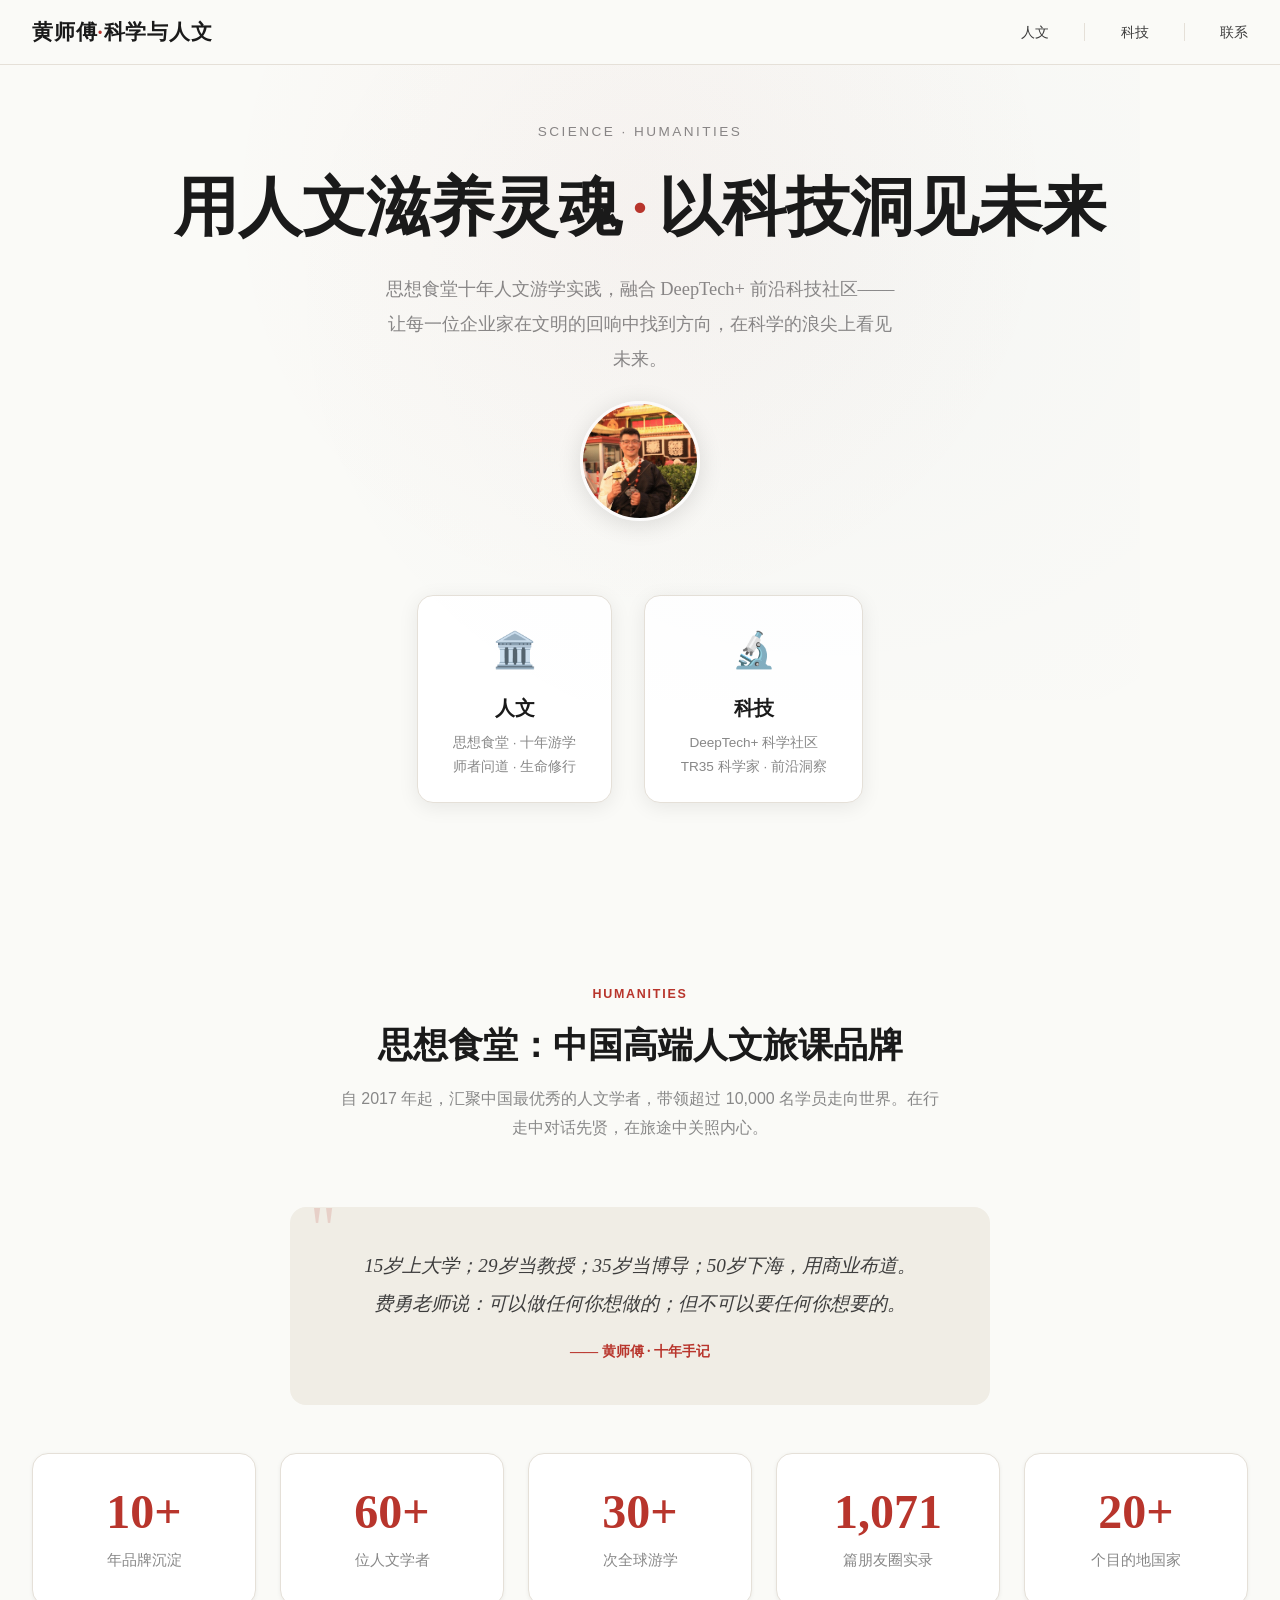
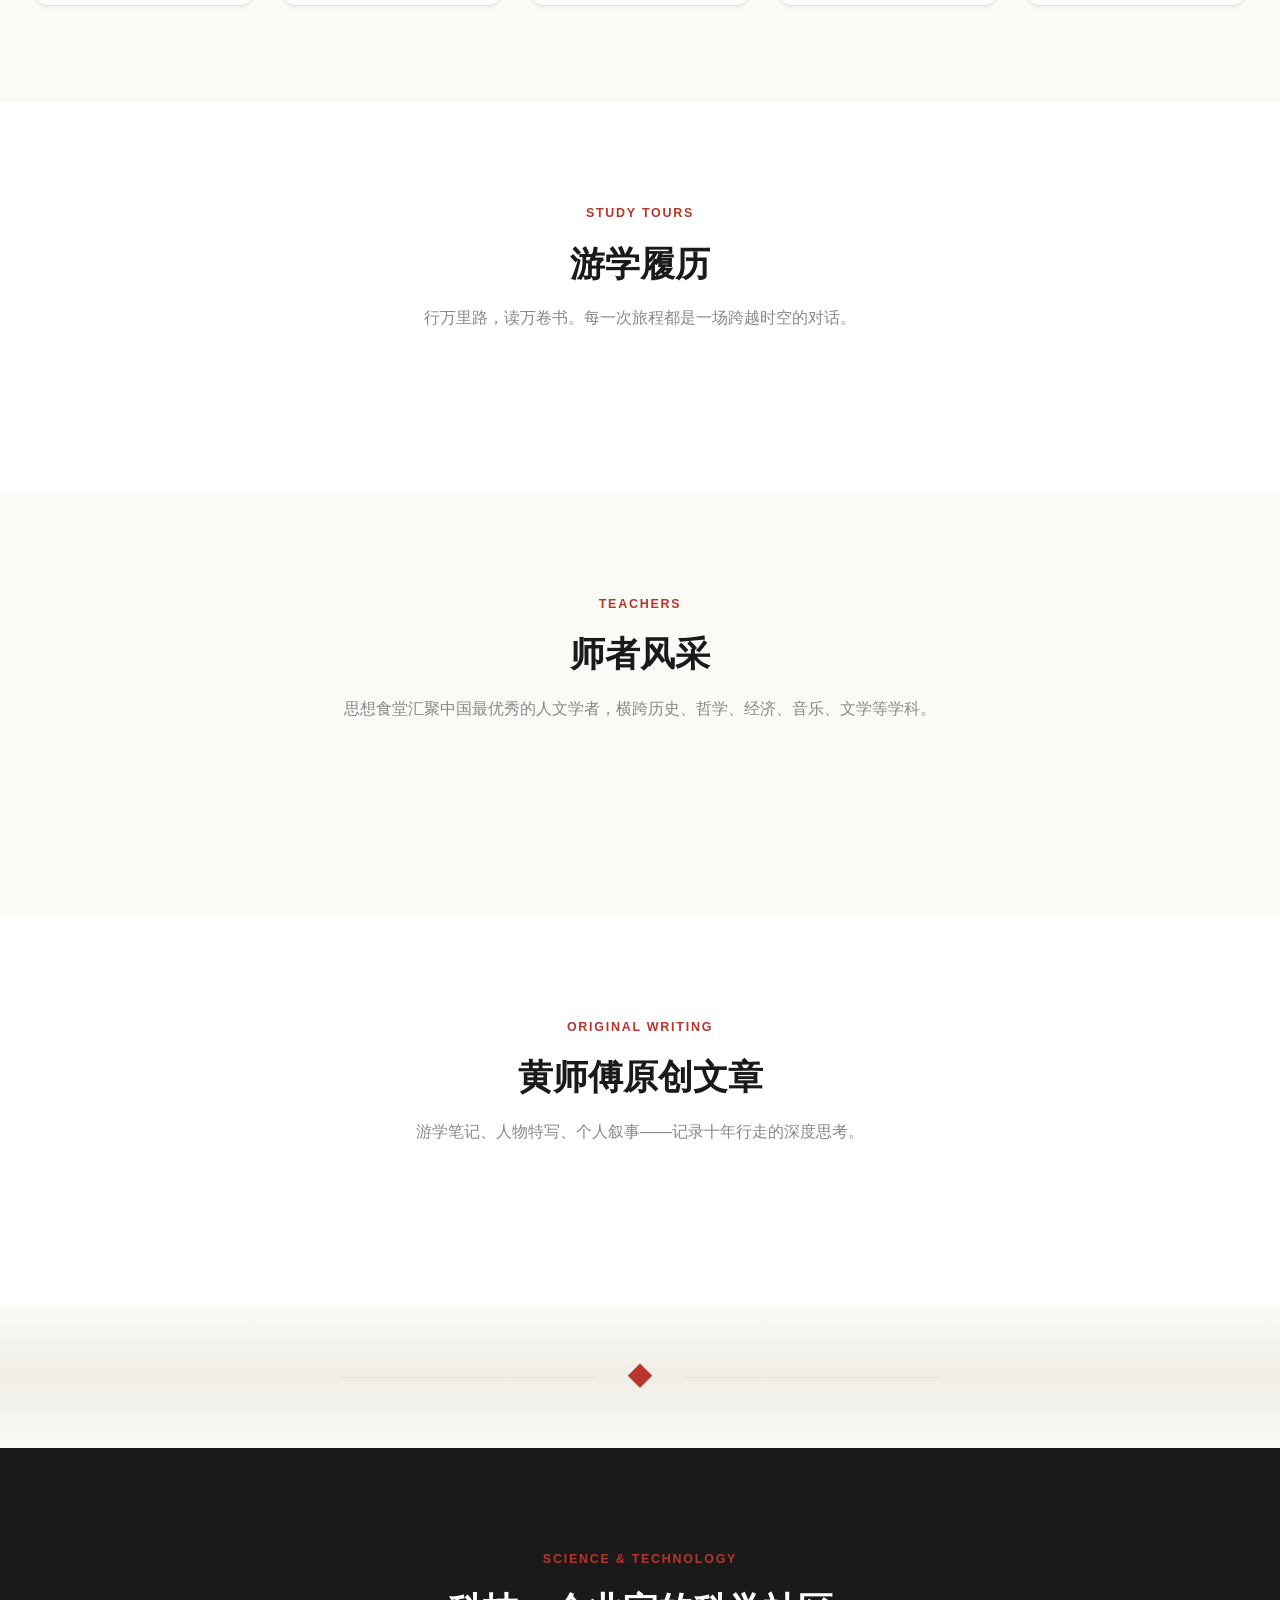
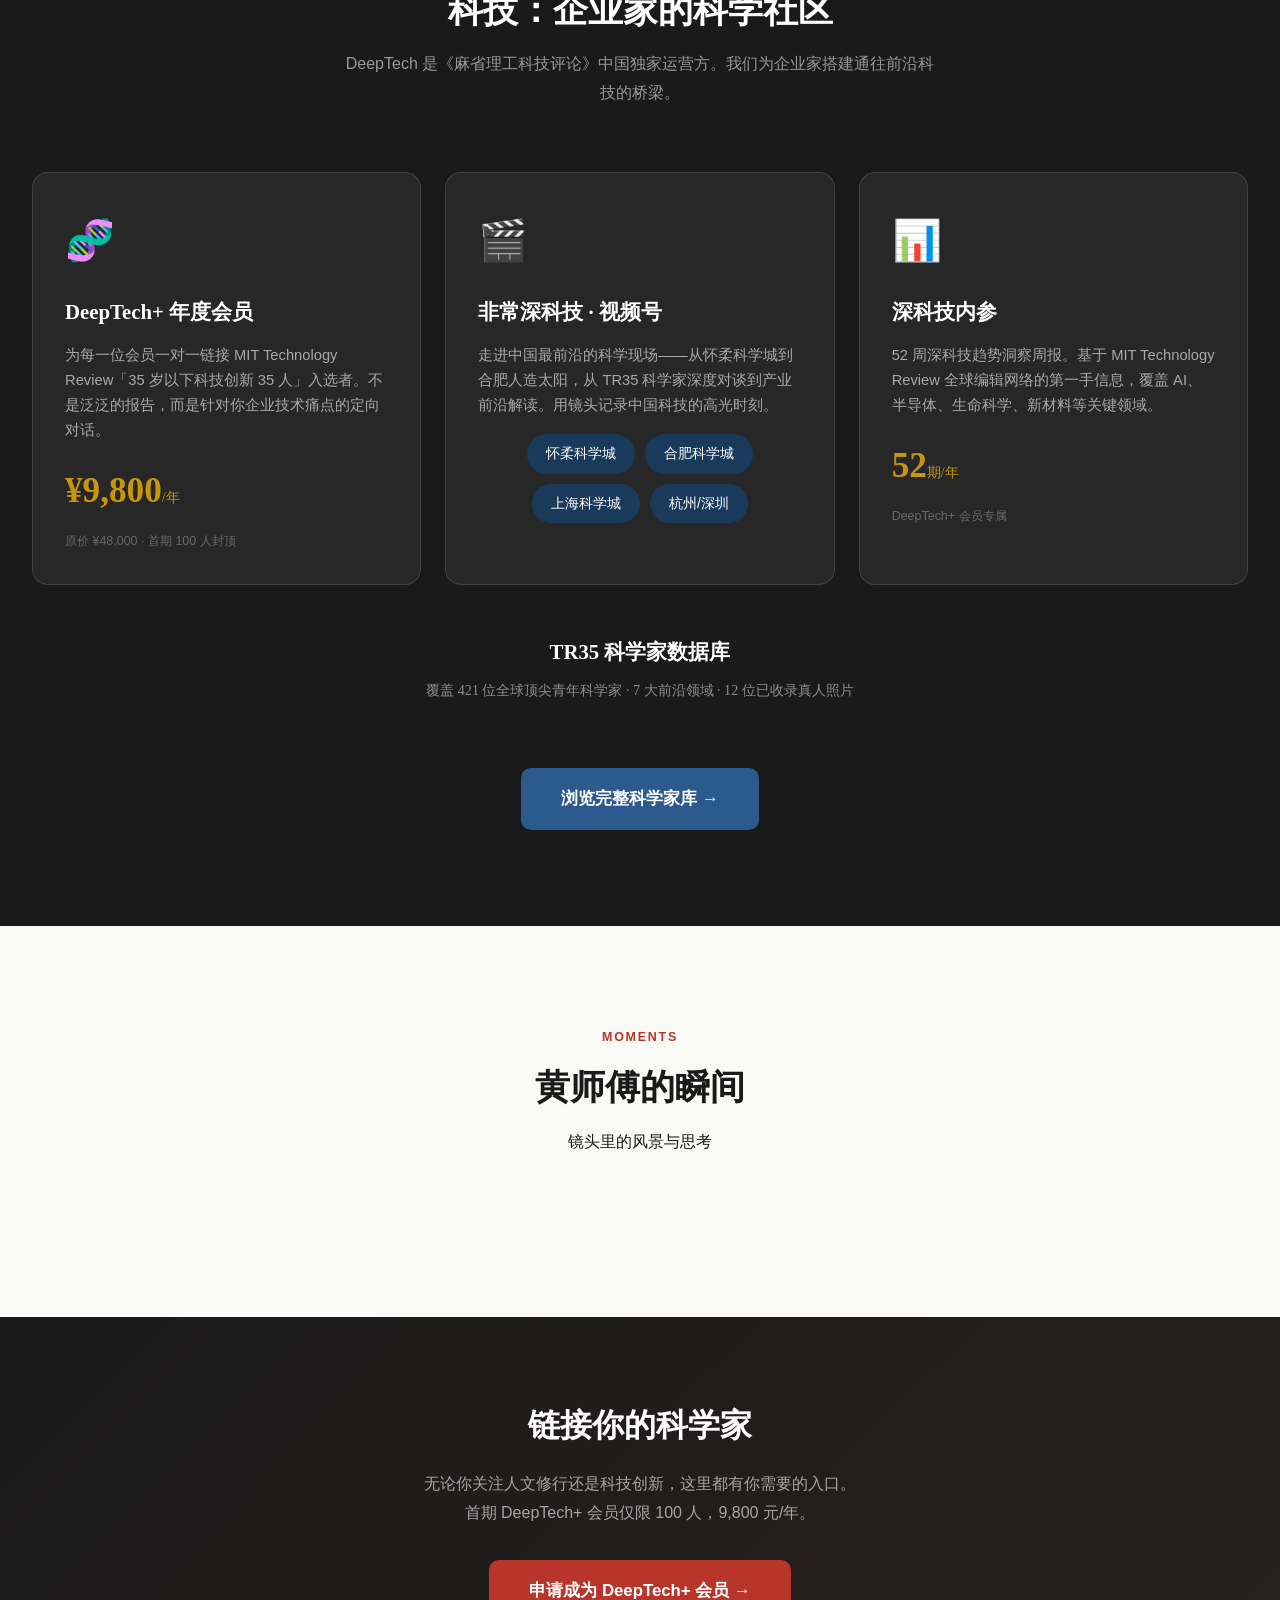
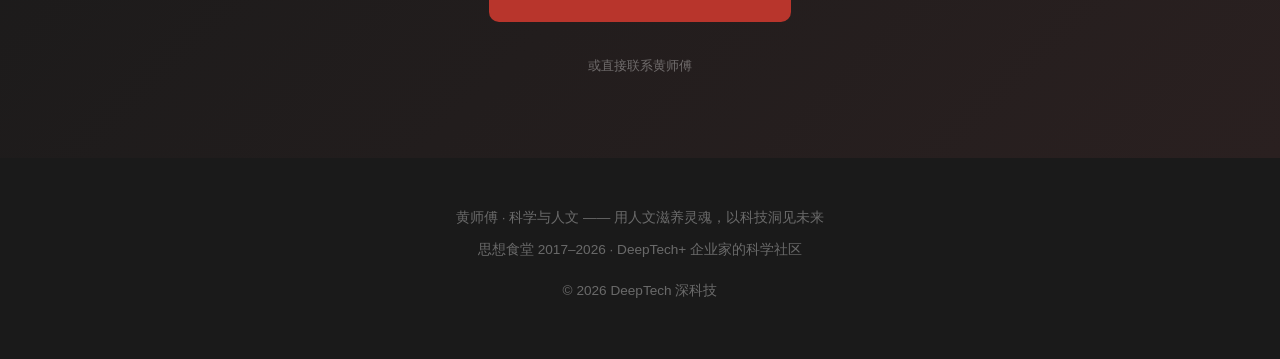
==== commit e98065c2: "更新：添加黄师傅肖像、照片画廊、优化视觉" ====
--- a/index.html
+++ b/index.html
@@ -101,8 +101,15 @@
   }
   .hero-subtitle {
     font-size: 1.15rem; color: var(--ink-muted);
-    max-width: 520px; margin: 0 auto 2.5rem;
+    max-width: 520px; margin: 0 auto 1.5rem;
     line-height: 1.9;
+  }
+  .hero-portrait {
+    width: 120px; height: 120px;
+    border-radius: 50%; object-fit: cover;
+    border: 3px solid var(--white);
+    box-shadow: 0 4px 24px rgba(0,0,0,0.12);
+    margin-bottom: 2rem;
   }
   .hero-pillars {
     display: flex; justify-content: center; gap: 2rem;
@@ -421,6 +428,50 @@
   }
   .btn-cta:hover { background: var(--accent-light); transform: translateY(-1px); }
 
+  /* ── 照片墙 ── */
+  .gallery-section { padding: 6rem 2rem; background: var(--paper); }
+  .gallery-grid {
+    display: grid;
+    grid-template-columns: repeat(auto-fill, minmax(180px, 1fr));
+    gap: 1rem;
+    max-width: 1280px; margin: 0 auto;
+  }
+  .gallery-item {
+    aspect-ratio: 1;
+    border-radius: var(--radius);
+    overflow: hidden;
+    cursor: pointer;
+    transition: transform 0.3s, box-shadow 0.3s;
+    box-shadow: var(--shadow-sm);
+  }
+  .gallery-item:hover { transform: scale(1.03); box-shadow: var(--shadow-lg); }
+  .gallery-item img {
+    width: 100%; height: 100%;
+    object-fit: cover; display: block;
+  }
+  /* lightbox */
+  .lightbox {
+    display: none; position: fixed;
+    inset: 0; z-index: 10001;
+    background: rgba(0,0,0,0.92);
+    justify-content: center; align-items: center;
+  }
+  .lightbox.active { display: flex; }
+  .lightbox img {
+    max-width: 90vw; max-height: 85vh;
+    border-radius: 8px; box-shadow: 0 8px 60px rgba(0,0,0,0.5);
+  }
+  .lightbox-close {
+    position: absolute; top: 2rem; right: 2rem;
+    font-size: 2rem; color: var(--white);
+    cursor: pointer; z-index: 10002;
+    width: 48px; height: 48px;
+    display: flex; align-items: center; justify-content: center;
+    background: rgba(255,255,255,0.1);
+    border-radius: 50%;
+  }
+  .lightbox-close:hover { background: rgba(255,255,255,0.2); }
+
   footer {
     padding: 3rem 2rem; text-align: center;
     background: var(--ink); color: rgba(255,255,255,0.35);
@@ -463,6 +514,7 @@
   <p class="hero-subtitle">
     思想食堂十年人文游学实践，融合 DeepTech+ 前沿科技社区——让每一位企业家在文明的回响中找到方向，在科学的浪尖上看见未来。
   </p>
+  <img class="hero-portrait" src="img/huangshifu-portrait.jpg" alt="黄师傅" loading="eager">
   <div class="hero-pillars">
     <a href="#humanities" class="pillar humanities">
       <div class="pillar-emoji">🏛️</div>
@@ -605,6 +657,24 @@
   </div>
 </section>
 
+<!-- ═══════════ 照片墙 ═══════════ -->
+<section class="gallery-section" id="gallery">
+  <div class="sec-inner">
+    <div class="sec-header">
+      <span class="sec-tag">Moments</span>
+      <h2 class="sec-title">黄师傅的瞬间</h2>
+      <p class="sec-desc">镜头里的风景与思考</p>
+    </div>
+    <div class="gallery-grid" id="galleryGrid"></div>
+  </div>
+</section>
+
+<!-- lightbox -->
+<div class="lightbox" id="lightbox" onclick="closeLightbox()">
+  <span class="lightbox-close">&times;</span>
+  <img id="lightboxImg" src="" alt="">
+</div>
+
 <!-- ═══════════ CTA ═══════════ -->
 <section class="cta-section" id="cta">
   <h2 class="cta-title">链接你的科学家</h2>
@@ -692,6 +762,34 @@
     if (t) t.scrollIntoView({behavior:'smooth',block:'start'});
   });
 });
+
+// ── 照片墙 ──
+(function() {
+  const total = 106, cols = 4;
+  // 精选索引 — 大约每4张取1张，优先包含已知好照片
+  const picks = [];
+  for (let i = 0; i < total; i++) {
+    if (i % cols === 0 || i === 50 || i === 51 || i === 89) picks.push(i);
+  }
+  const grid = document.getElementById('galleryGrid');
+  picks.forEach(i => {
+    const idx = String(i).padStart(3, '0');
+    const src = `img/photos/thumb_${idx}.jpg`;
+    const fullSrc = src.replace('thumb_', 'full_').replace('.jpg', '');
+    const div = document.createElement('div');
+    div.className = 'gallery-item';
+    div.innerHTML = `<img src="${src}" alt="Photo ${i}" loading="lazy" onclick="event.stopPropagation();openLightbox('${src}')">`;
+    grid.appendChild(div);
+  });
+})();
+
+window.openLightbox = function(src) {
+  document.getElementById('lightboxImg').src = src;
+  document.getElementById('lightbox').classList.add('active');
+};
+window.closeLightbox = function() {
+  document.getElementById('lightbox').classList.remove('active');
+};
 </script>
 </body>
 </html>
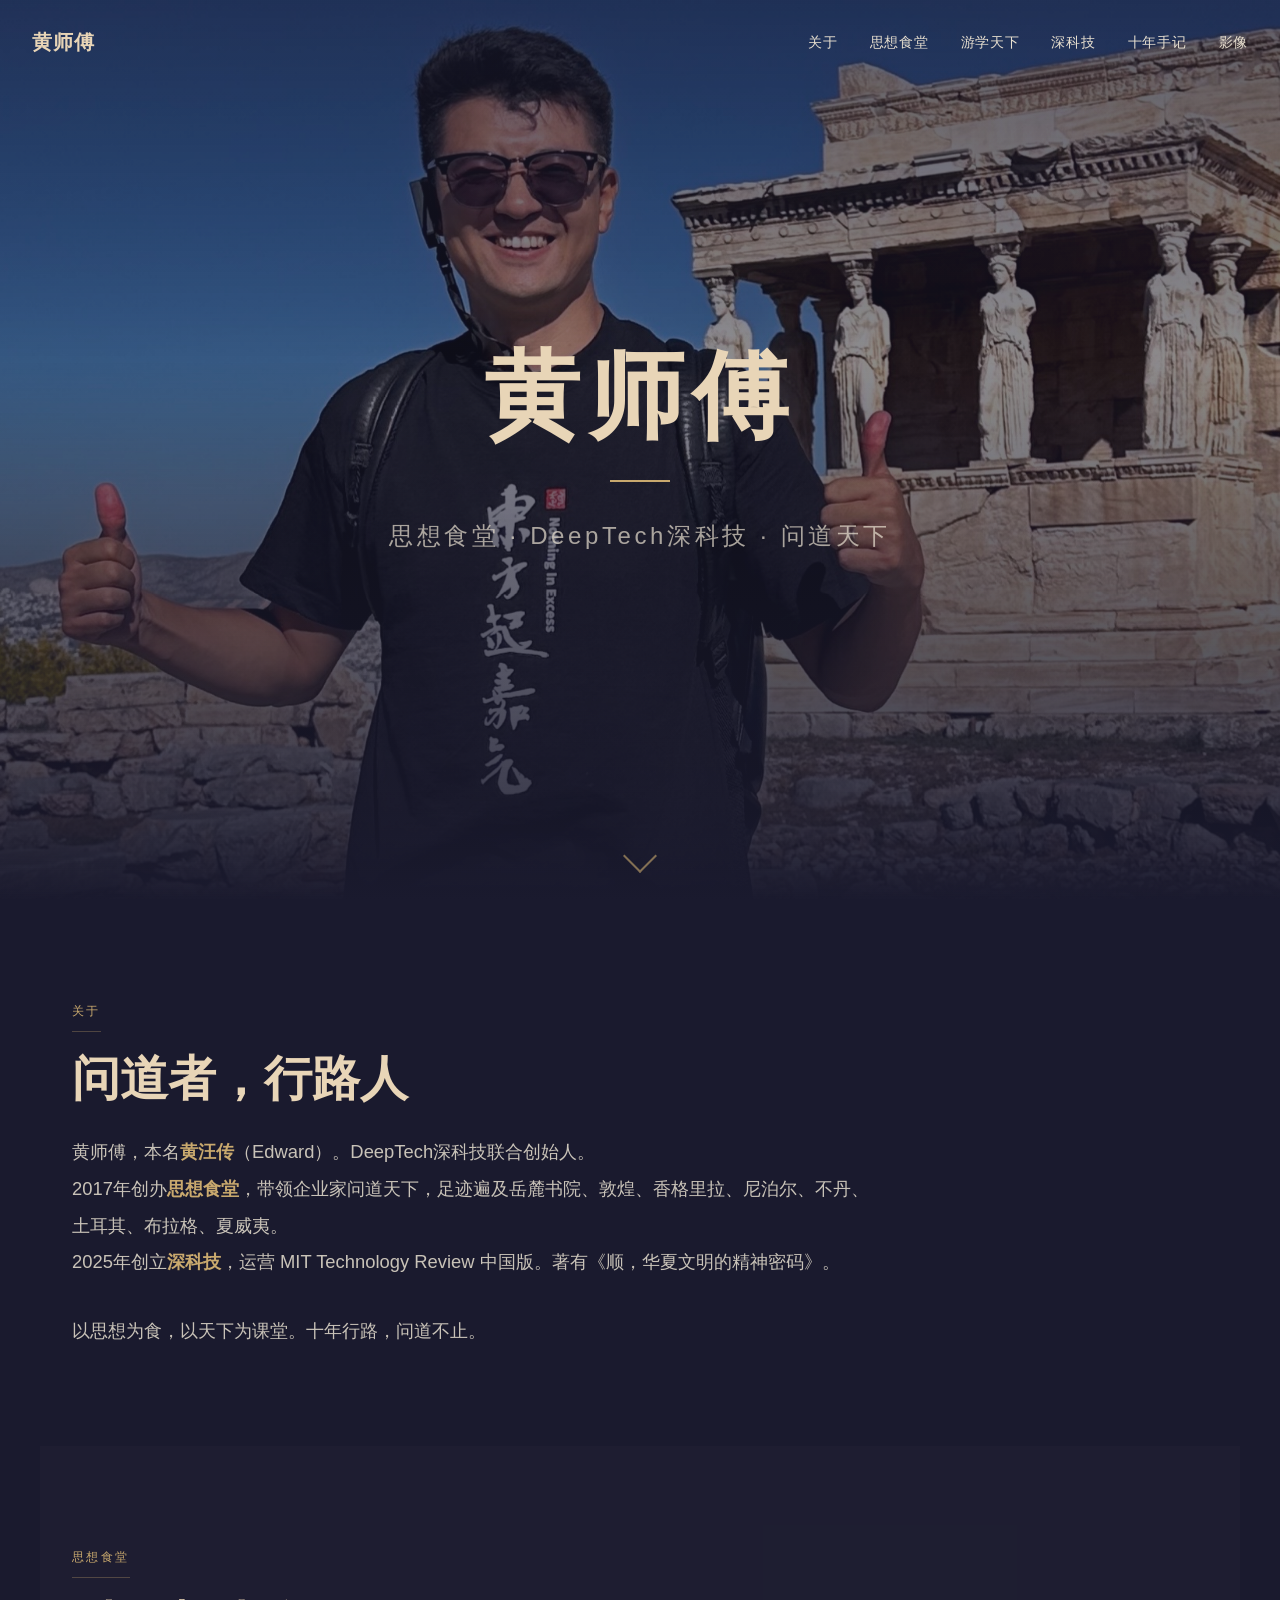
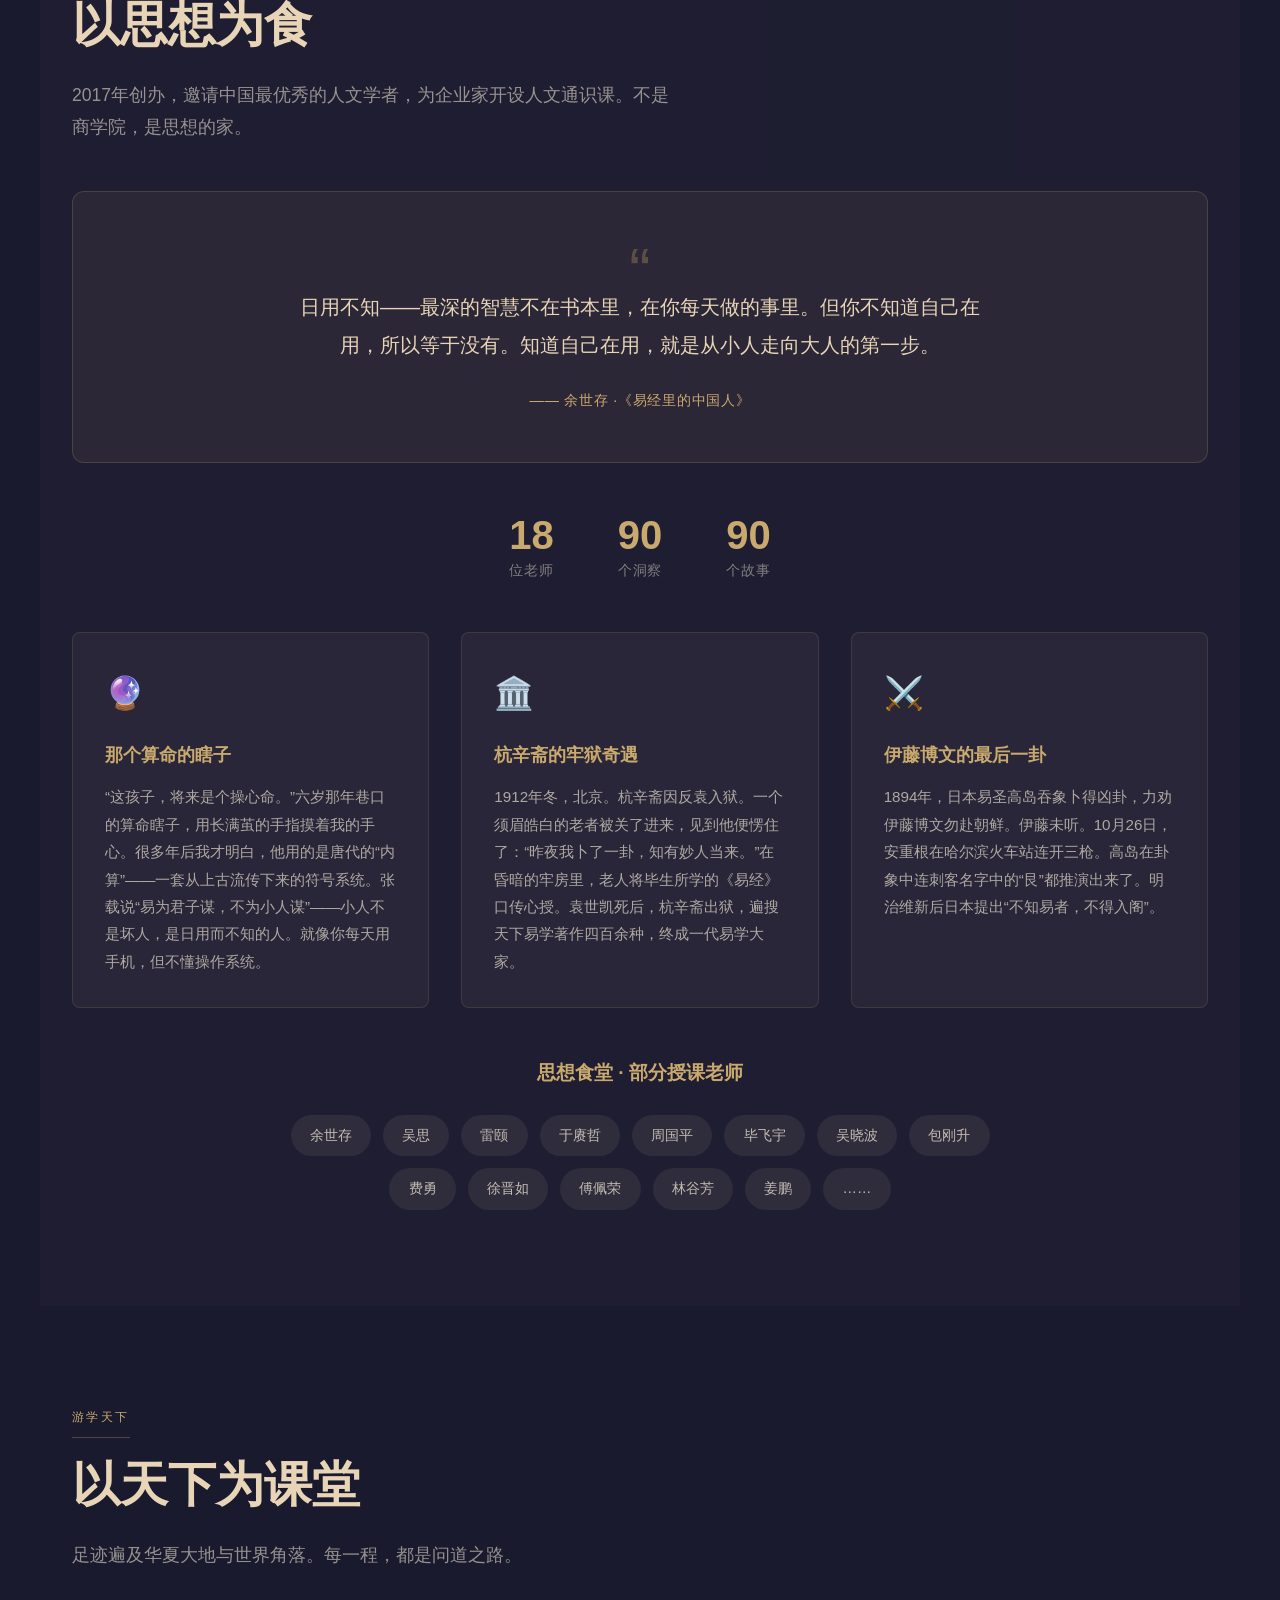
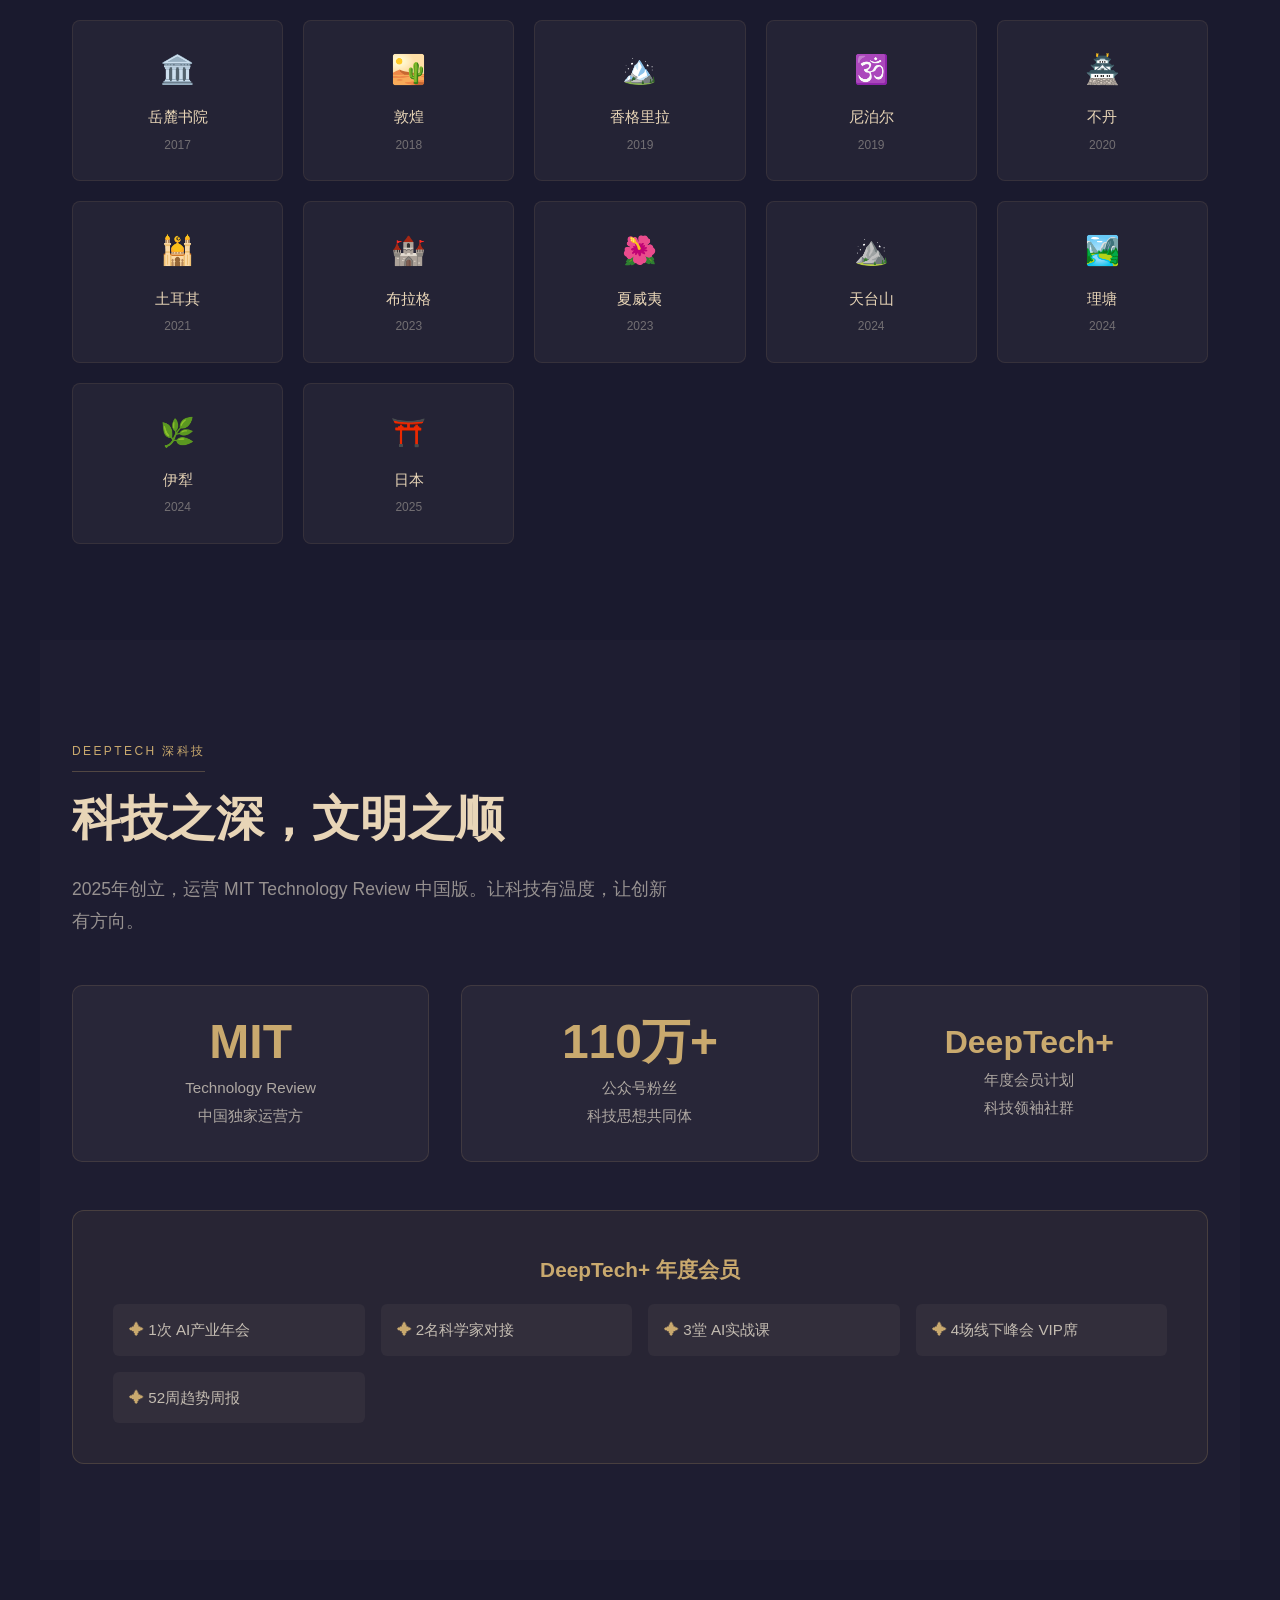
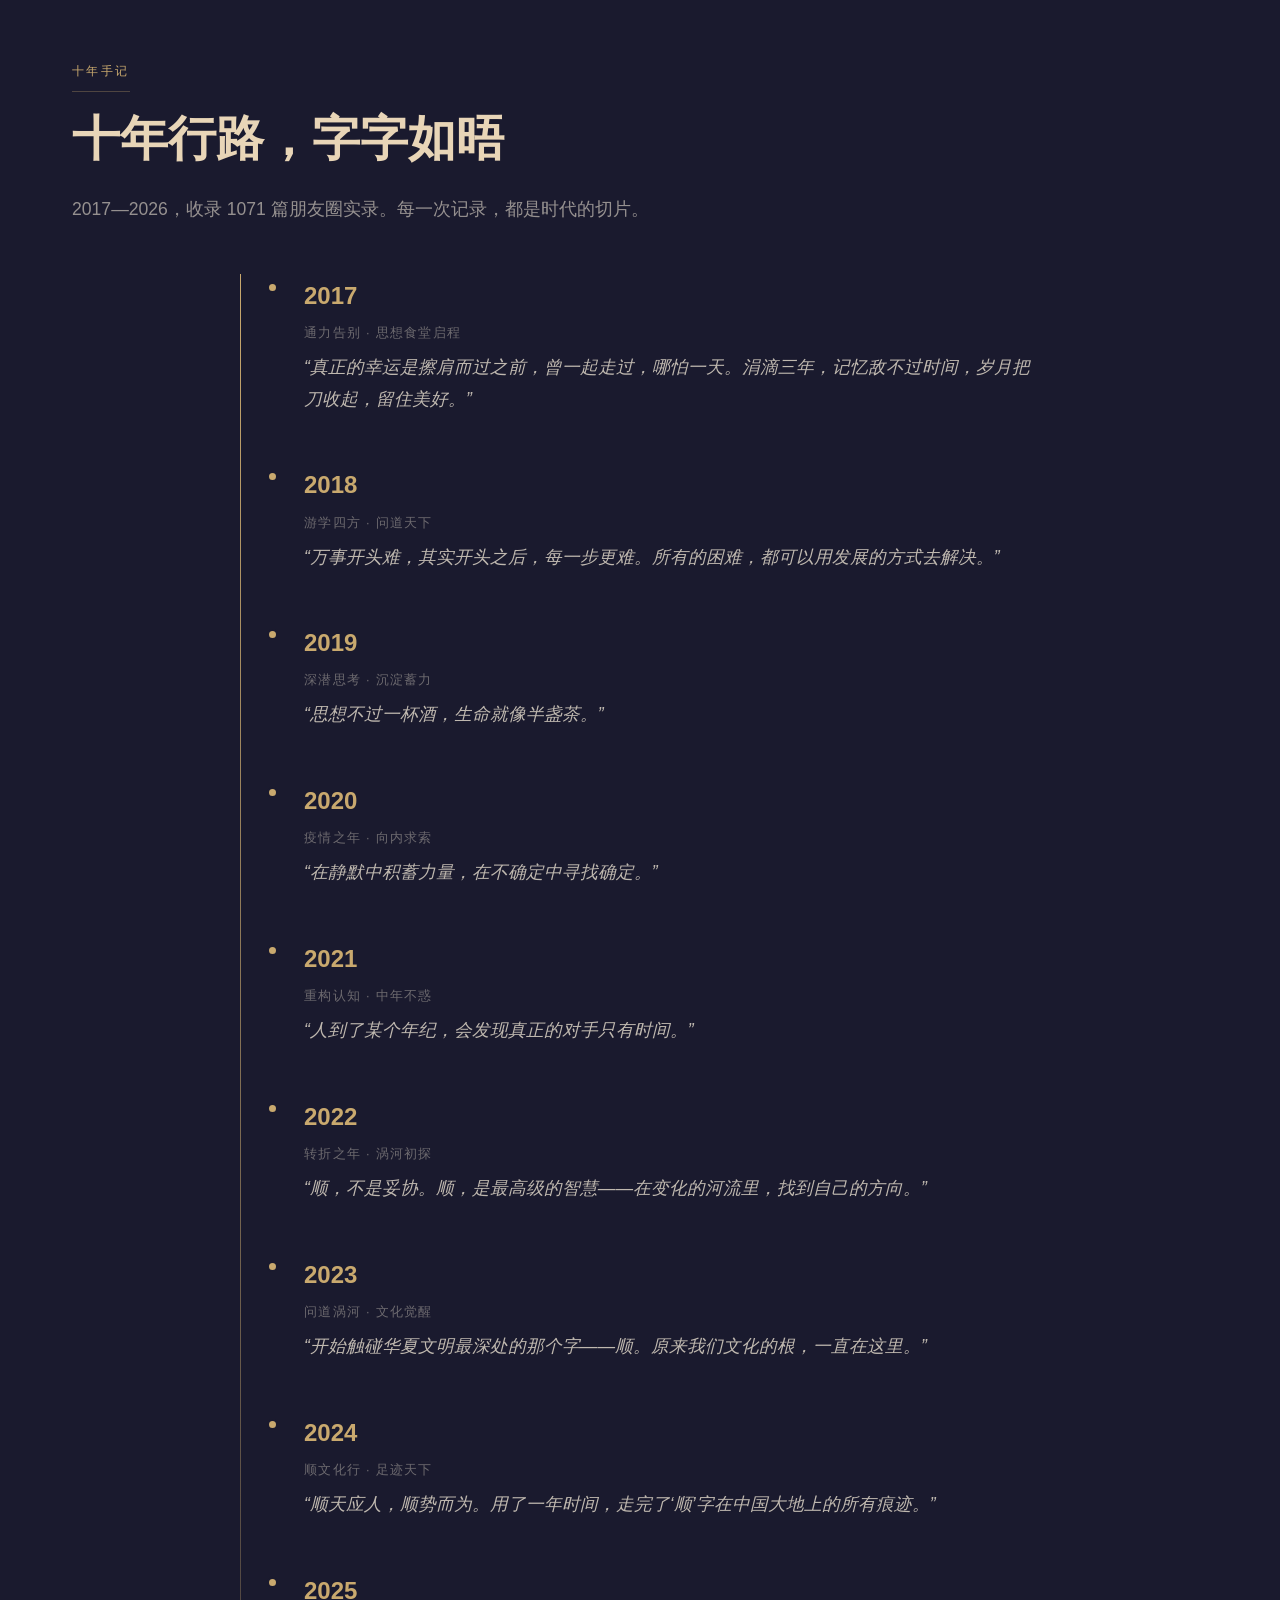
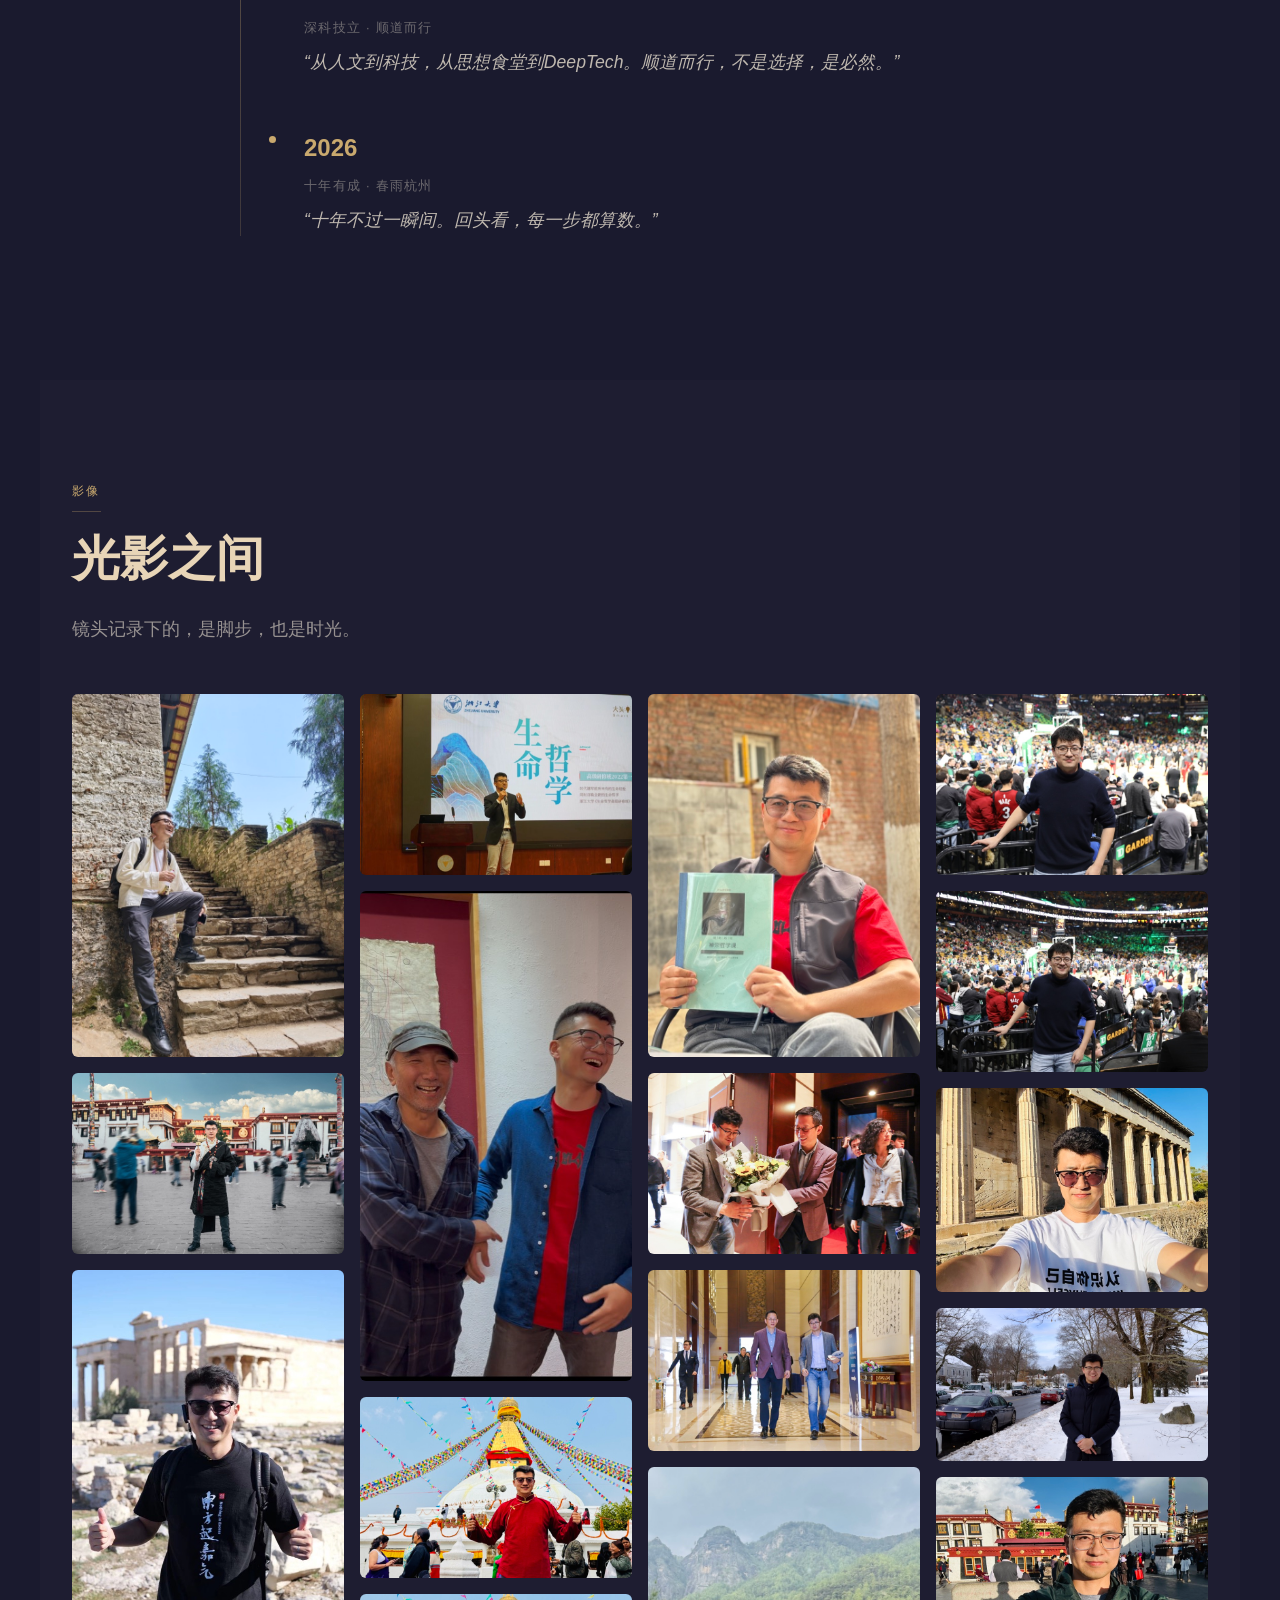
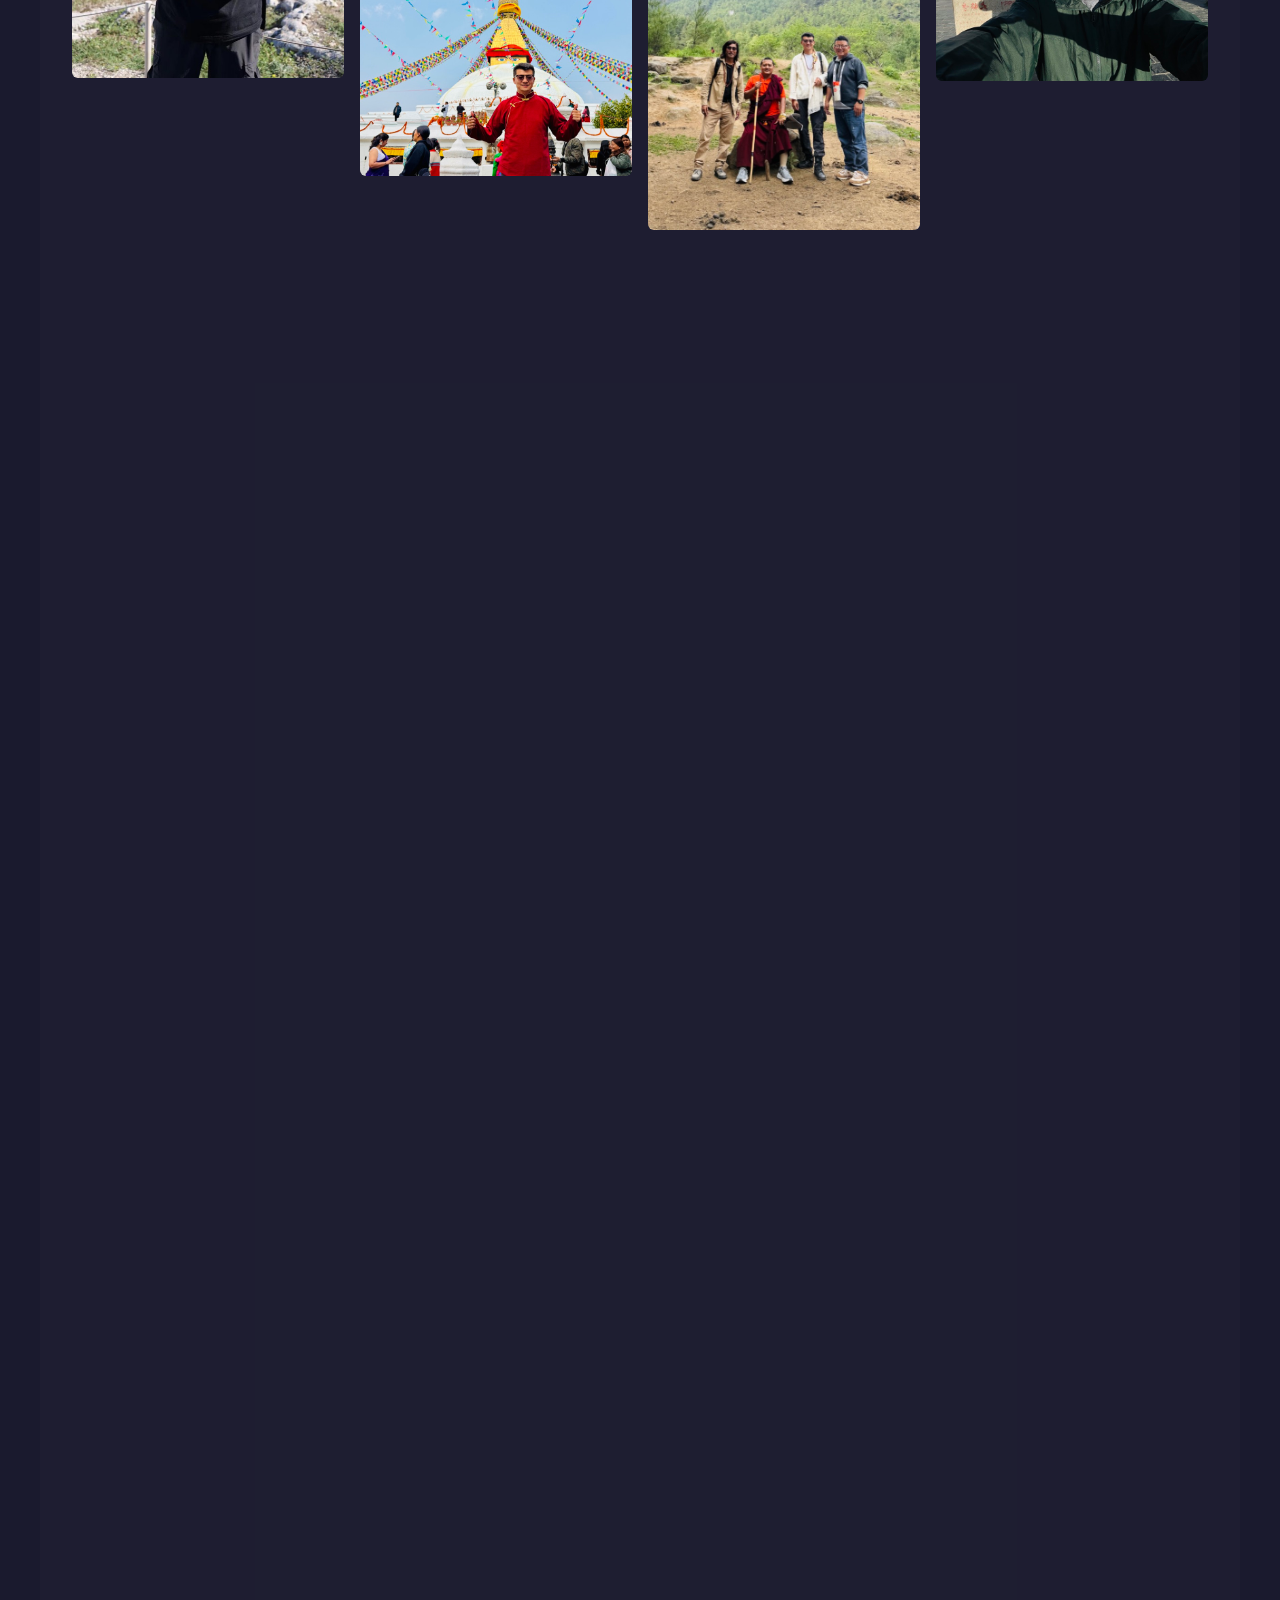
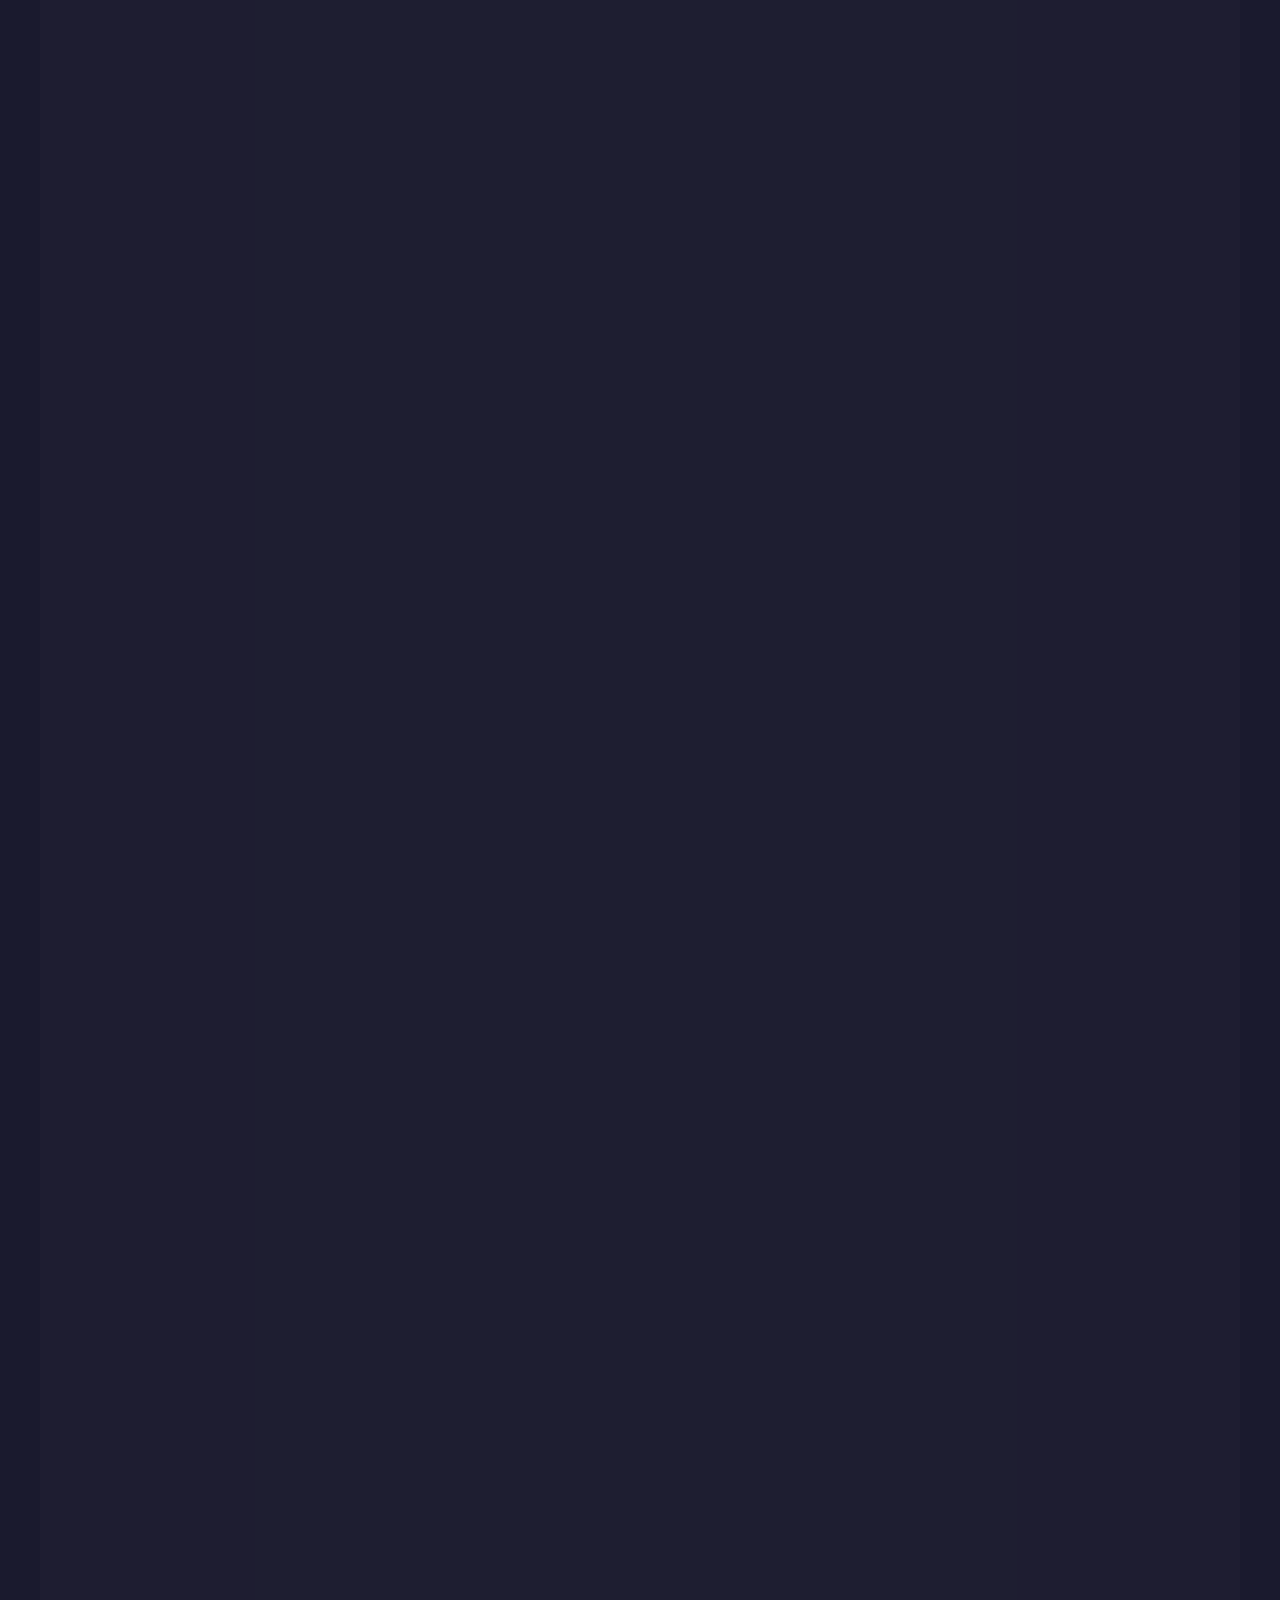
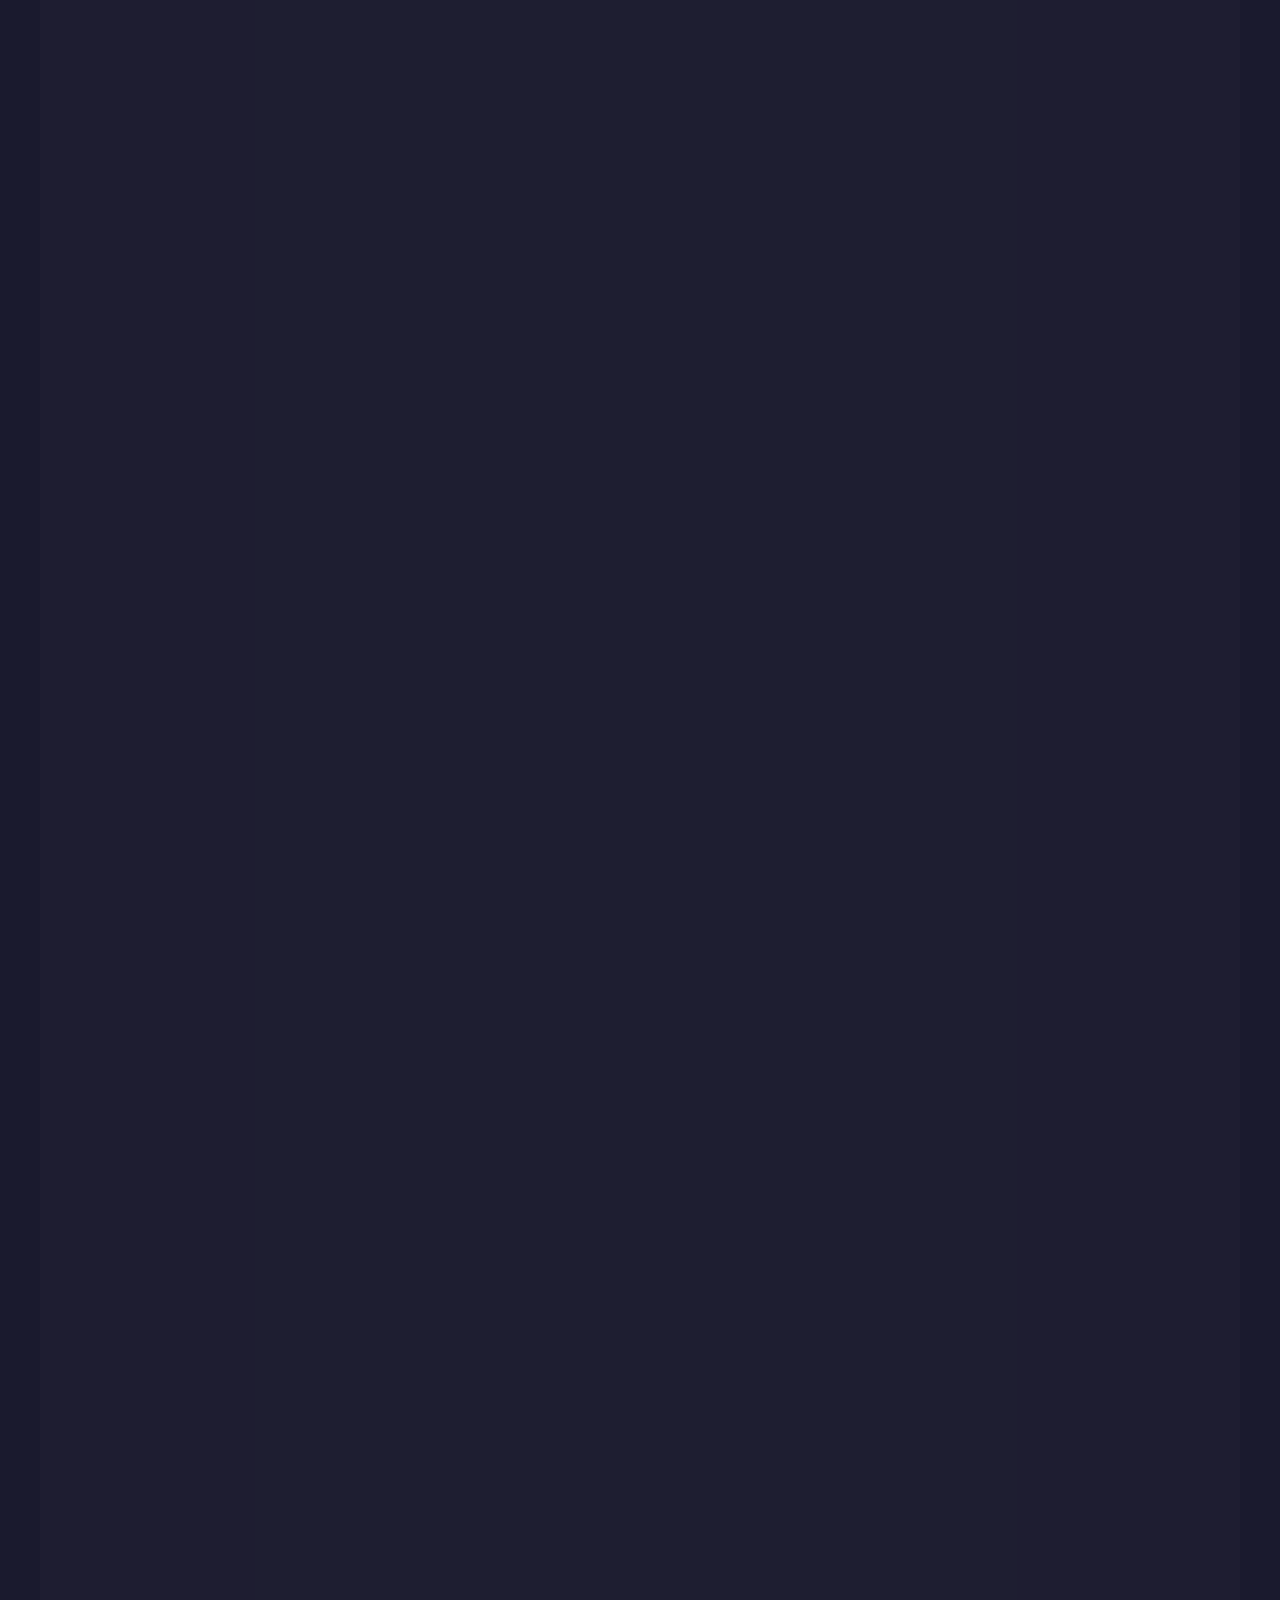
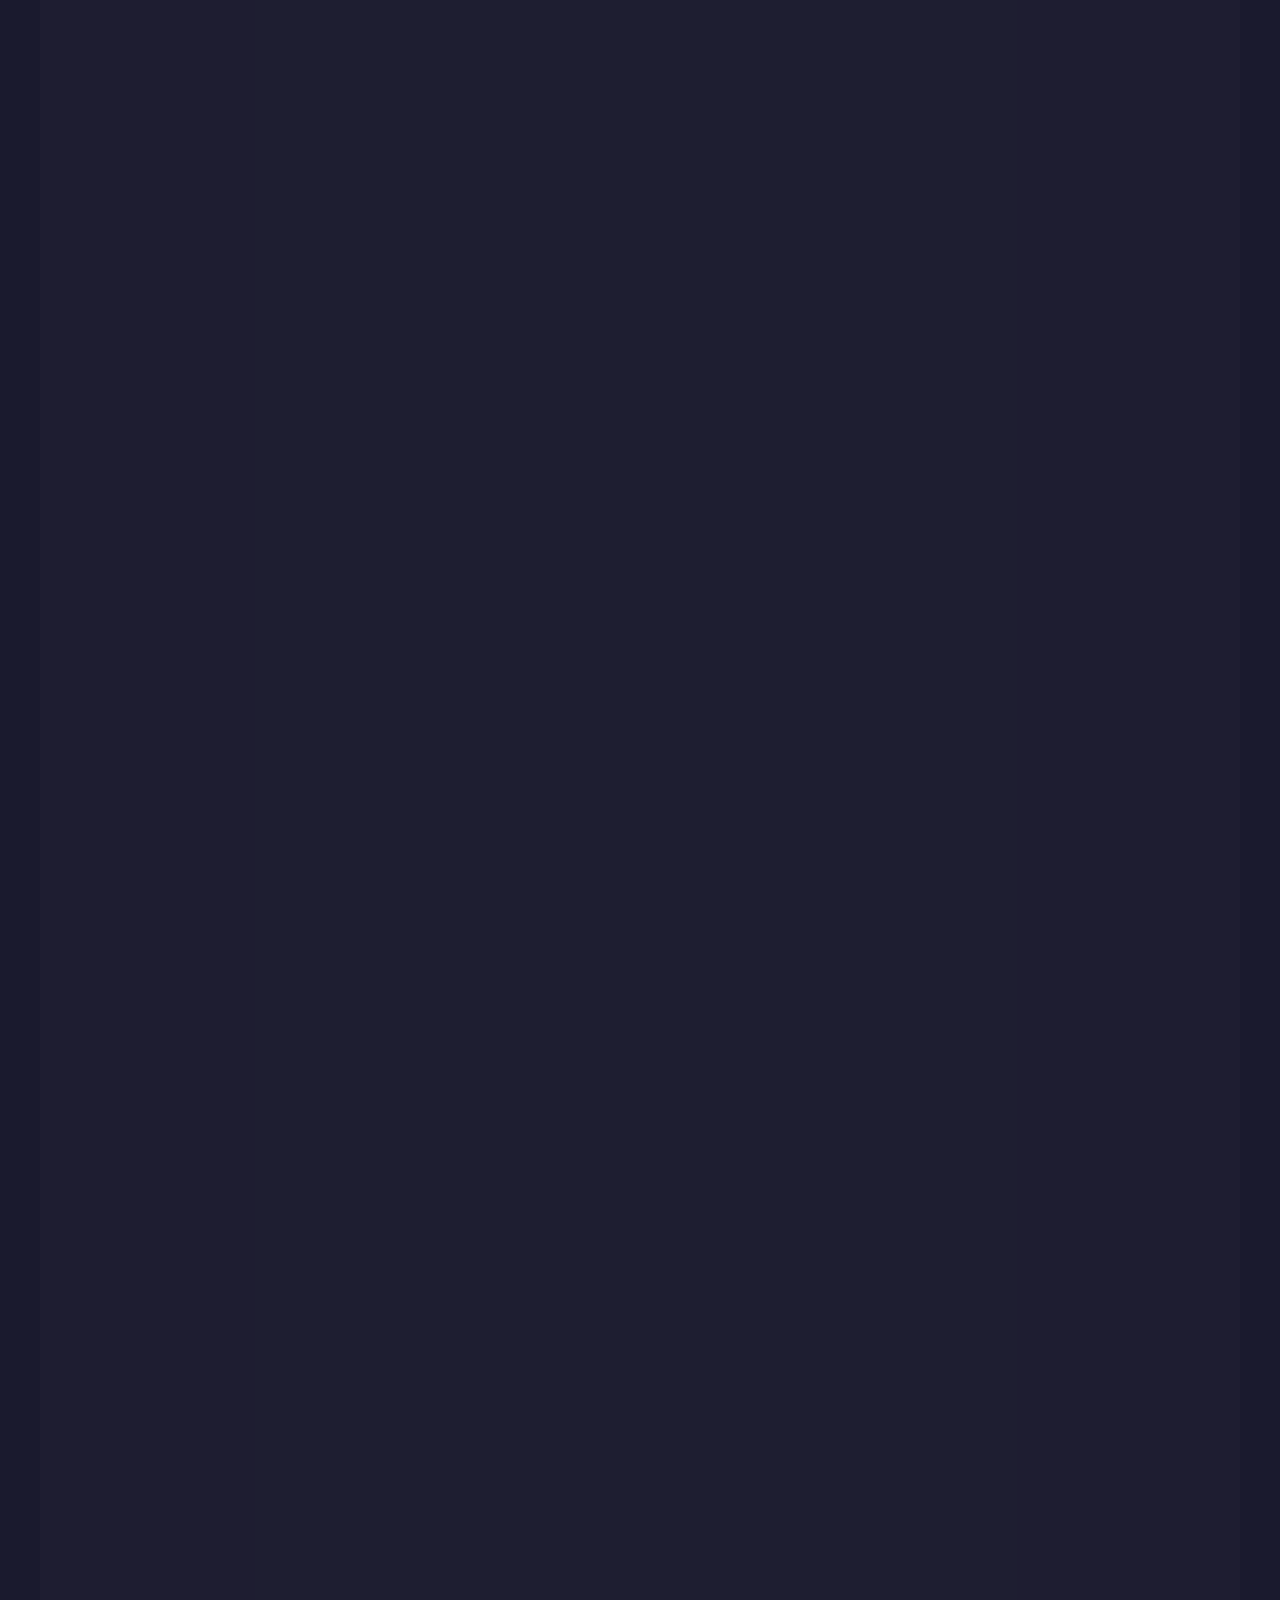
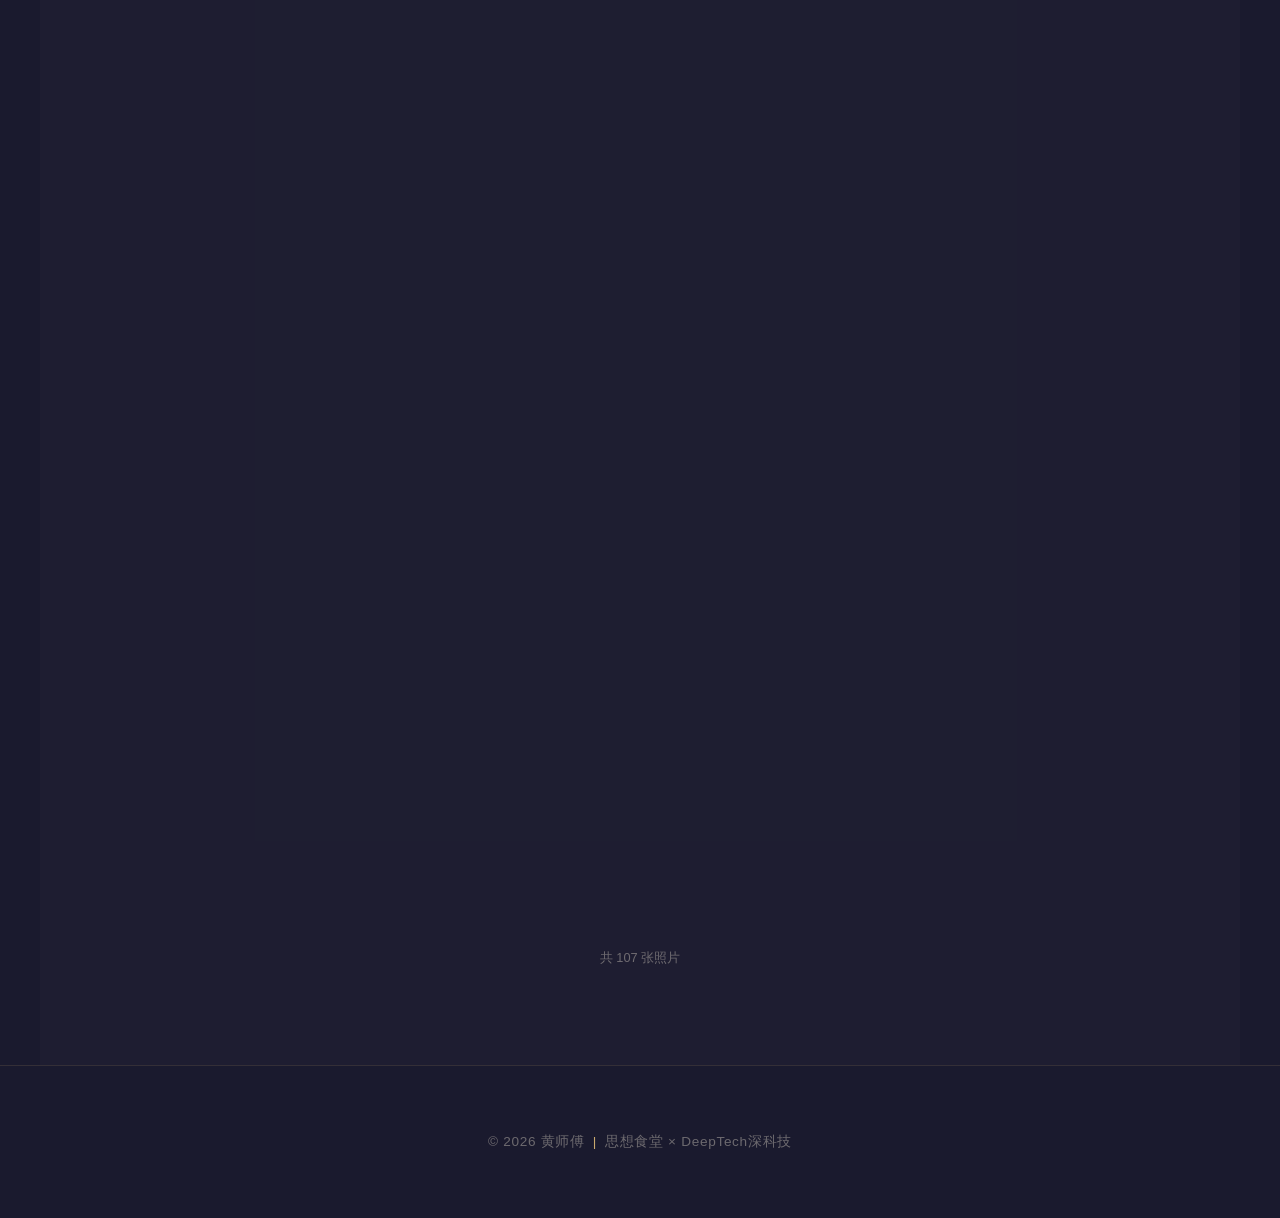
==== commit 2736ffe7: "全面翻新：黄师傅个人品牌网站 v2.0 - 深色调严肃质感设计 - 9大板块：关于/思想食堂/游学天下/深科技/十年手记/影像 - 107张个人照片+缩略图 - 集成思想食堂故事集、十年手记等原创内容" ====
--- a/index.html
+++ b/index.html
@@ -3,793 +3,794 @@
 <head>
 <meta charset="UTF-8">
 <meta name="viewport" content="width=device-width, initial-scale=1.0">
-<title>黄师傅 · 科学与人文</title>
-<meta name="description" content="黄师傅的科学与人文——思想食堂十年人文游学 + DeepTech+ 企业家科学社区">
+<meta name="description" content="黄师傅 — 思想食堂 × DeepTech深科技 · 问道天下">
+<title>黄师傅 | 思想食堂 · DeepTech深科技</title>
 <style>
-  :root {
-    --ink: #1a1a1a;
-    --ink-light: #3d3d3d;
-    --ink-muted: #888;
-    --paper: #fafaf7;
-    --paper-dark: #f0ede5;
-    --accent: #b8352c;
-    --accent-light: #d46353;
-    --accent-warm: #c8960c;
-    --science-blue: #1a3a5c;
-    --science-light: #2d5a8e;
-    --white: #ffffff;
-    --border: #e5e0d8;
-    --shadow: 0 1px 4px rgba(0,0,0,0.06);
-    --shadow-md: 0 4px 20px rgba(0,0,0,0.08);
-    --shadow-lg: 0 8px 40px rgba(0,0,0,0.1);
-    --radius: 8px;
-    --radius-lg: 16px;
-    --font-cn: "PingFang SC", "Noto Serif SC", "Source Han Serif SC", "STSong", "SimSun", serif;
-    --font-sans: "PingFang SC", "Microsoft YaHei", -apple-system, sans-serif;
-    --font-display: "PingFang SC", "Noto Serif SC", "STKaiti", "KaiTi", serif;
-  }
-
-  * { margin:0; padding:0; box-sizing:border-box; }
-
-  body {
-    font-family: var(--font-cn);
-    background: var(--paper);
-    color: var(--ink);
-    line-height: 1.8;
-    -webkit-font-smoothing: antialiased;
-  }
-
-  /* ── Navigation ── */
-  .nav {
-    position: fixed; top: 0; left: 0; right: 0; z-index: 1000;
-    background: rgba(250,250,247,0.94);
-    backdrop-filter: blur(16px);
-    border-bottom: 1px solid var(--border);
-    padding: 0 2rem;
-  }
-  .nav-inner {
-    max-width: 1280px; margin: 0 auto;
-    display: flex; align-items: center; justify-content: space-between;
-    height: 64px;
-  }
-  .nav-brand {
-    font-family: var(--font-display);
-    font-size: 1.3rem; font-weight: 700;
-    color: var(--ink); text-decoration: none;
-    letter-spacing: 0.04em;
-  }
-  .nav-brand span { color: var(--accent); }
-  .nav-links { display: flex; gap: 2.2rem; list-style: none; align-items: center; }
-  .nav-links a {
-    color: var(--ink-light); text-decoration: none;
-    font-size: 0.9rem; font-family: var(--font-sans);
-    transition: color 0.2s;
-  }
-  .nav-links a:hover { color: var(--accent); }
-  .nav-divider { width: 1px; height: 18px; background: var(--border); }
-
-  /* ── Hero ── */
-  .hero {
-    padding: 120px 2rem 80px;
-    text-align: center;
-    position: relative;
-    overflow: hidden;
-  }
-  .hero::before {
-    content: ''; position: absolute;
-    top: -300px; left: 50%; transform: translateX(-50%);
-    width: 1000px; height: 1000px;
-    background: radial-gradient(ellipse, rgba(184,53,44,0.03) 0%, transparent 60%),
-                radial-gradient(ellipse at 70% 60%, rgba(26,58,92,0.02) 0%, transparent 60%);
-    pointer-events: none;
-  }
-  .hero-eyebrow {
-    font-family: var(--font-sans);
-    font-size: 0.85rem; letter-spacing: 0.18em;
-    color: var(--ink-muted); margin-bottom: 1.5rem;
-    text-transform: uppercase;
-  }
-  .hero h1 {
-    font-family: var(--font-display);
-    font-size: clamp(2.4rem, 5vw, 4rem);
-    font-weight: 800; line-height: 1.25;
-    position: relative; margin-bottom: 1.5rem;
-  }
-  .hero h1 .dot {
-    display: inline-block; color: var(--accent);
-    font-size: 1em; margin: 0 0.15em;
-  }
-  .hero-subtitle {
-    font-size: 1.15rem; color: var(--ink-muted);
-    max-width: 520px; margin: 0 auto 1.5rem;
-    line-height: 1.9;
-  }
-  .hero-portrait {
-    width: 120px; height: 120px;
-    border-radius: 50%; object-fit: cover;
-    border: 3px solid var(--white);
-    box-shadow: 0 4px 24px rgba(0,0,0,0.12);
-    margin-bottom: 2rem;
-  }
-  .hero-pillars {
-    display: flex; justify-content: center; gap: 2rem;
-    margin-top: 2rem;
-  }
-  .pillar {
-    text-decoration: none; color: inherit;
-    background: var(--white);
-    padding: 1.4rem 2.2rem;
-    border-radius: var(--radius-lg);
-    box-shadow: var(--shadow-md);
-    border: 1px solid var(--border);
-    transition: all 0.3s;
-    text-align: center;
-    min-width: 180px;
-  }
-  .pillar:hover { transform: translateY(-3px); box-shadow: var(--shadow-lg); }
-  .pillar.humanities:hover { border-color: var(--accent); }
-  .pillar.science:hover { border-color: var(--science-blue); }
-  .pillar-emoji { font-size: 2.2rem; margin-bottom: 0.5rem; }
-  .pillar-label {
-    font-family: var(--font-display);
-    font-size: 1.25rem; font-weight: 700;
-    margin-bottom: 0.3rem;
-  }
-  .pillar-desc { font-size: 0.85rem; color: var(--ink-muted); font-family: var(--font-sans); }
-
-  /* ── Sections ── */
-  section { padding: 6rem 2rem; }
-  section.alt { background: var(--white); }
-  section.dark { background: var(--ink); color: var(--white); }
-  .sec-inner { max-width: 1280px; margin: 0 auto; }
-
-  .sec-header {
-    text-align: center; margin-bottom: 4rem;
-  }
-  .sec-tag {
-    font-family: var(--font-sans);
-    display: inline-block; font-size: 0.78rem; font-weight: 600;
-    letter-spacing: 0.14em; color: var(--accent);
-    text-transform: uppercase; margin-bottom: 1rem;
-  }
-  .sec-title {
-    font-family: var(--font-display);
-    font-size: 2.2rem; font-weight: 800;
-    margin-bottom: 1rem; line-height: 1.35;
-  }
-  .sec-subtitle {
-    font-size: 1rem; color: var(--ink-muted);
-    max-width: 600px; margin: 0 auto;
-    font-family: var(--font-sans);
-  }
-  section.dark .sec-subtitle { color: rgba(255,255,255,0.55); }
-
-  /* ── Division Banner ── */
-  .division {
-    text-align: center; padding: 3rem 2rem;
-    background: linear-gradient(180deg, var(--paper) 0%, var(--paper-dark) 50%, var(--paper) 100%);
-  }
-  .division-line {
-    display: flex; align-items: center; justify-content: center;
-    gap: 2rem; max-width: 600px; margin: 0 auto;
-  }
-  .division-line .dl { flex: 1; height: 1px; background: var(--border); }
-  .division-symbol { font-size: 1.6rem; color: var(--accent); }
-
-  /* ── Tour Timeline ── */
-  .tour-grid {
-    display: grid;
-    grid-template-columns: repeat(auto-fill, minmax(280px, 1fr));
-    gap: 1.2rem;
-  }
-  .tour-card {
-    background: var(--white);
-    border-radius: var(--radius-lg);
-    overflow: hidden;
-    box-shadow: var(--shadow);
-    border: 1px solid var(--border);
-    transition: all 0.3s;
-  }
-  .tour-card:hover { transform: translateY(-2px); box-shadow: var(--shadow-md); }
-  .tour-img {
-    height: 180px; background: var(--paper-dark);
-    background-size: cover; background-position: center;
-    position: relative;
-  }
-  .tour-img .tour-year {
-    position: absolute; top: 12px; right: 12px;
-    background: var(--accent); color: var(--white);
-    padding: 0.2rem 0.7rem; border-radius: 4px;
-    font-family: var(--font-sans);
-    font-size: 0.75rem; font-weight: 700;
-  }
-  .tour-body { padding: 1.2rem; }
-  .tour-dest {
-    font-family: var(--font-display);
-    font-size: 1.15rem; font-weight: 700;
-    margin-bottom: 0.3rem;
-  }
-  .tour-teacher {
-    font-size: 0.82rem; color: var(--accent);
-    margin-bottom: 0.4rem; font-family: var(--font-sans);
-  }
-  .tour-tagline { font-size: 0.85rem; color: var(--ink-muted); line-height: 1.6; }
-
-  /* ── Teacher Cloud ── */
-  .teacher-cloud {
-    display: flex; flex-wrap: wrap; gap: 0.7rem;
-    justify-content: center; margin-bottom: 2rem;
-  }
-  .teacher-chip {
-    background: var(--white); border: 1px solid var(--border);
-    padding: 0.55rem 1.2rem; border-radius: 24px;
-    font-size: 0.9rem; font-family: var(--font-sans);
-    transition: all 0.2s; cursor: default;
-    display: flex; align-items: center; gap: 0.5rem;
-  }
-  .teacher-chip:hover { border-color: var(--accent); background: #fef9f8; }
-  .teacher-chip .tc-name { font-weight: 600; }
-  .teacher-chip .tc-topic {
-    font-size: 0.78rem; color: var(--ink-muted);
-  }
-
-  /* ── Article Cards ── */
-  .article-grid {
-    display: grid;
-    grid-template-columns: repeat(auto-fill, minmax(350px, 1fr));
-    gap: 1.5rem;
-  }
-  .article-card {
-    background: var(--white);
-    border-radius: var(--radius-lg);
-    padding: 2rem;
-    border: 1px solid var(--border);
-    box-shadow: var(--shadow);
-    transition: all 0.2s;
-  }
-  .article-card:hover { box-shadow: var(--shadow-md); }
-  .article-type {
-    font-family: var(--font-sans);
-    font-size: 0.72rem; letter-spacing: 0.1em;
-    color: var(--accent); text-transform: uppercase;
-    margin-bottom: 0.8rem; font-weight: 600;
-  }
-  .article-title {
-    font-family: var(--font-display);
-    font-size: 1.2rem; font-weight: 700;
-    margin-bottom: 0.8rem; line-height: 1.4;
-  }
-  .article-excerpt {
-    font-size: 0.92rem; color: var(--ink-light);
-    line-height: 1.8; display: -webkit-box;
-    -webkit-line-clamp: 4; -webkit-box-orient: vertical;
-    overflow: hidden;
-  }
-
-  /* ── Decade Stats ── */
-  .decade-stats {
-    display: grid;
-    grid-template-columns: repeat(auto-fit, minmax(200px, 1fr));
-    gap: 1.5rem; margin-top: 3rem;
-  }
-  .decade-stat {
-    text-align: center; padding: 2rem 1.5rem;
-    background: var(--white);
-    border-radius: var(--radius-lg);
-    box-shadow: var(--shadow);
-    border: 1px solid var(--border);
-  }
-  .decade-stat .num {
-    font-family: var(--font-display);
-    font-size: 3rem; font-weight: 900;
-    color: var(--accent); line-height: 1.1;
-  }
-  .decade-stat .label {
-    font-size: 0.92rem; color: var(--ink-muted);
-    margin-top: 0.5rem; font-family: var(--font-sans);
-  }
-
-  /* ── Science Section ── */
-  .sci-cards {
-    display: grid;
-    grid-template-columns: repeat(auto-fit, minmax(350px, 1fr));
-    gap: 1.5rem;
-  }
-  .sci-card {
-    background: rgba(255,255,255,0.06);
-    border: 1px solid rgba(255,255,255,0.12);
-    border-radius: var(--radius-lg);
-    padding: 2rem;
-    transition: all 0.3s;
-  }
-  .sci-card:hover { background: rgba(255,255,255,0.1); }
-  .sci-card .sci-emoji { font-size: 2.5rem; margin-bottom: 1rem; }
-  .sci-card h3 {
-    font-family: var(--font-display);
-    font-size: 1.3rem; margin-bottom: 0.8rem;
-    color: var(--white);
-  }
-  .sci-card p {
-    font-size: 0.92rem; color: rgba(255,255,255,0.6);
-    line-height: 1.7; font-family: var(--font-sans);
-  }
-  .sci-card .sci-stat {
-    font-family: var(--font-display);
-    font-size: 2.2rem; font-weight: 900;
-    color: var(--accent-warm); margin-top: 1rem;
-  }
-
-  /* ── Video Channel ── */
-  .video-features {
-    display: grid;
-    grid-template-columns: repeat(auto-fit, minmax(280px, 1fr));
-    gap: 1.5rem;
-    margin-bottom: 2rem;
-  }
-  .vf-card {
-    background: var(--white);
-    border: 1px solid var(--border);
-    border-radius: var(--radius-lg);
-    padding: 2rem; text-align: center;
-    box-shadow: var(--shadow);
-  }
-  .vf-card .vf-icon { font-size: 2.2rem; margin-bottom: 1rem; }
-  .vf-card h4 {
-    font-family: var(--font-display);
-    font-size: 1.1rem; font-weight: 700;
-    margin-bottom: 0.5rem;
-  }
-  .vf-card p { font-size: 0.85rem; color: var(--ink-muted); font-family: var(--font-sans); }
-
-  .location-tags {
-    display: flex; flex-wrap: wrap; gap: 0.6rem;
-    justify-content: center;
-  }
-  .loc-tag {
-    padding: 0.45rem 1.2rem; border-radius: 20px;
-    background: var(--science-blue); color: var(--white);
-    font-family: var(--font-sans); font-size: 0.88rem;
-    font-weight: 500;
-  }
-
-  /* ── TR35 mini cards ── */
-  .tr35-mini {
-    display: grid;
-    grid-template-columns: repeat(auto-fill, minmax(250px, 1fr));
-    gap: 0.8rem;
-    margin-top: 2rem;
-  }
-  .tm-card {
-    background: rgba(255,255,255,0.06);
-    border: 1px solid rgba(255,255,255,0.1);
-    border-radius: var(--radius);
-    padding: 1rem 1.2rem;
-    display: flex; align-items: center; gap: 0.8rem;
-  }
-  .tm-avatar {
-    flex-shrink: 0; width: 40px; height: 40px; border-radius: 50%;
-    display: flex; align-items: center; justify-content: center;
-    font-family: var(--font-sans); font-weight: 700; font-size: 0.85rem;
-    color: var(--white);
-  }
-  .tm-info { flex: 1; min-width: 0; }
-  .tm-name { font-size: 0.9rem; font-weight: 600; color: var(--white); }
-  .tm-domain { font-size: 0.72rem; color: rgba(255,255,255,0.5); }
-
-  /* ── Combined Quote ── */
-  .quote-block {
-    max-width: 700px; margin: 3rem auto 0;
-    text-align: center; padding: 2.5rem 2rem;
-    background: var(--paper-dark);
-    border-radius: var(--radius-lg);
-    position: relative;
-  }
-  .quote-block .q-mark {
-    font-size: 4rem; color: var(--accent);
-    opacity: 0.15; position: absolute; top: -10px; left: 20px;
-    font-family: Georgia, serif; line-height: 1;
-  }
-  .quote-block .q-text {
-    font-family: var(--font-display);
-    font-size: 1.2rem; line-height: 2;
-    color: var(--ink-light); font-style: italic;
-  }
-  .quote-block .q-author {
-    font-size: 0.88rem; color: var(--accent);
-    margin-top: 1rem; font-weight: 600;
-  }
-
-  /* ── CTA ── */
-  .cta-section {
-    text-align: center; padding: 5rem 2rem;
-    background: linear-gradient(135deg, var(--ink) 0%, #2a2020 100%);
-    color: var(--white);
-  }
-  .cta-section .cta-title {
-    font-family: var(--font-display);
-    font-size: 2rem; font-weight: 800; margin-bottom: 1rem;
-  }
-  .cta-section .cta-desc {
-    font-size: 1rem; color: rgba(255,255,255,0.6);
-    max-width: 500px; margin: 0 auto 2rem;
-    font-family: var(--font-sans);
-  }
-  .cta-section .cta-note {
-    font-size: 0.82rem; color: rgba(255,255,255,0.35);
-    margin-top: 2rem; font-family: var(--font-sans);
-  }
-  .btn-cta {
-    display: inline-block;
-    background: var(--accent); color: var(--white);
-    padding: 1rem 2.5rem; border-radius: 10px;
-    text-decoration: none; font-size: 1.05rem;
-    font-weight: 700; font-family: var(--font-sans);
-    transition: all 0.2s;
-  }
-  .btn-cta:hover { background: var(--accent-light); transform: translateY(-1px); }
-
-  /* ── 照片墙 ── */
-  .gallery-section { padding: 6rem 2rem; background: var(--paper); }
-  .gallery-grid {
-    display: grid;
-    grid-template-columns: repeat(auto-fill, minmax(180px, 1fr));
-    gap: 1rem;
-    max-width: 1280px; margin: 0 auto;
-  }
-  .gallery-item {
-    aspect-ratio: 1;
-    border-radius: var(--radius);
-    overflow: hidden;
-    cursor: pointer;
-    transition: transform 0.3s, box-shadow 0.3s;
-    box-shadow: var(--shadow-sm);
-  }
-  .gallery-item:hover { transform: scale(1.03); box-shadow: var(--shadow-lg); }
-  .gallery-item img {
-    width: 100%; height: 100%;
-    object-fit: cover; display: block;
-  }
-  /* lightbox */
-  .lightbox {
-    display: none; position: fixed;
-    inset: 0; z-index: 10001;
-    background: rgba(0,0,0,0.92);
-    justify-content: center; align-items: center;
-  }
-  .lightbox.active { display: flex; }
-  .lightbox img {
-    max-width: 90vw; max-height: 85vh;
-    border-radius: 8px; box-shadow: 0 8px 60px rgba(0,0,0,0.5);
-  }
-  .lightbox-close {
-    position: absolute; top: 2rem; right: 2rem;
-    font-size: 2rem; color: var(--white);
-    cursor: pointer; z-index: 10002;
-    width: 48px; height: 48px;
-    display: flex; align-items: center; justify-content: center;
-    background: rgba(255,255,255,0.1);
-    border-radius: 50%;
-  }
-  .lightbox-close:hover { background: rgba(255,255,255,0.2); }
-
-  footer {
-    padding: 3rem 2rem; text-align: center;
-    background: var(--ink); color: rgba(255,255,255,0.35);
-    font-family: var(--font-sans); font-size: 0.85rem;
-  }
-  footer .f-line { margin-bottom: 0.5rem; }
-
-  @media (max-width: 768px) {
-    .hero h1 { font-size: 2rem; }
-    .hero-pillars { flex-direction: column; gap: 1rem; align-items: stretch; }
-    .nav-links { display: none; }
-    .sec-title { font-size: 1.6rem; }
-    .article-grid { grid-template-columns: 1fr; }
-    .sci-cards { grid-template-columns: 1fr; }
-    .tour-grid { grid-template-columns: 1fr; }
-    .decade-stats { grid-template-columns: repeat(2, 1fr); }
-    .tr35-mini { grid-template-columns: repeat(auto-fill, minmax(200px, 1fr)); }
-  }
+*,*::before,*::after{box-sizing:border-box;margin:0;padding:0}
+html{scroll-behavior:smooth;font-size:16px}
+body{font-family:-apple-system,BlinkMacSystemFont,"Segoe UI",Roboto,"Helvetica Neue","PingFang SC","Noto Sans SC","Microsoft YaHei",sans-serif;background:#1a1a2e;color:#e8e0d0;line-height:1.8;overflow-x:hidden}
+a{color:#c9a96e;text-decoration:none;transition:color .3s}
+a:hover{color:#e8d5b7}
+img{max-width:100%;display:block}
+
+/* Nav */
+.nav{position:fixed;top:0;left:0;right:0;z-index:1000;padding:1.5rem 2rem;display:flex;justify-content:space-between;align-items:center;transition:all .4s ease}
+.nav.scrolled{background:rgba(26,26,46,.95);backdrop-filter:blur(20px);-webkit-backdrop-filter:blur(20px);padding:1rem 2rem;border-bottom:1px solid rgba(201,169,110,.15)}
+.nav-logo{font-size:1.25rem;font-weight:700;color:#e8d5b7;letter-spacing:.05em}
+.nav-links{display:flex;gap:2rem;list-style:none}
+.nav-links a{color:#e8e0d0;font-size:.9rem;letter-spacing:.05em;position:relative}
+.nav-links a::after{content:"";position:absolute;bottom:-4px;left:0;width:0;height:1px;background:#c9a96e;transition:width .3s}
+.nav-links a:hover::after{width:100%}
+.nav-toggle{display:none;flex-direction:column;gap:5px;cursor:pointer;background:none;border:none;padding:4px}
+.nav-toggle span{width:24px;height:2px;background:#e8d5b7;transition:all .3s}
+
+/* Hero */
+.hero{position:relative;height:100vh;min-height:700px;display:flex;align-items:center;justify-content:center;overflow:hidden}
+.hero-bg{position:absolute;inset:0;background:url('images/photo-10.jpg') center/cover no-repeat;will-change:transform;z-index:0}
+.hero-overlay{position:absolute;inset:0;background:linear-gradient(180deg,rgba(26,26,46,.7) 0%,rgba(26,26,46,.5) 40%,rgba(26,26,46,.85) 90%,#1a1a2e 100%);z-index:1}
+.hero-content{position:relative;z-index:2;text-align:center;padding:2rem}
+.hero-name{font-size:clamp(3rem,8vw,6rem);font-weight:900;color:#e8d5b7;letter-spacing:.08em;margin-bottom:.5rem;line-height:1.1}
+.hero-subtitle{font-size:clamp(1rem,2.5vw,1.5rem);color:rgba(232,224,208,.7);letter-spacing:.15em;font-weight:300}
+.hero-divider{width:60px;height:2px;background:#c9a96e;margin:2rem auto}
+.hero-scroll{position:absolute;bottom:2rem;left:50%;transform:translateX(-50%);z-index:2}
+.hero-scroll span{display:block;width:24px;height:24px;border-right:2px solid #c9a96e;border-bottom:2px solid #c9a96e;transform:rotate(45deg);opacity:.6;animation:bounce 2s infinite}
+@keyframes bounce{0%,100%{transform:translateY(0)rotate(45deg)}50%{transform:translateY(10px)rotate(45deg)}}
+
+/* Sections */
+.section{padding:6rem 2rem;max-width:1200px;margin:0 auto;position:relative}
+.section-alt{background:rgba(232,213,183,.02)}
+.section-label{display:inline-block;font-size:.75rem;letter-spacing:.2em;color:#c9a96e;text-transform:uppercase;margin-bottom:1rem;border-bottom:1px solid rgba(201,169,110,.3);padding-bottom:.5rem}
+.section-title{font-size:clamp(2rem,4vw,3rem);color:#e8d5b7;font-weight:700;margin-bottom:1.5rem;line-height:1.3}
+.section-subtitle{font-size:1.1rem;color:rgba(232,224,208,.6);margin-bottom:3rem;max-width:600px}
+
+/* About */
+.about-content{font-size:1.15rem;line-height:2;max-width:800px;color:rgba(232,224,208,.85)}
+.about-content strong{color:#c9a96e;font-weight:600}
+
+/* Cards */
+.cards-grid{display:grid;grid-template-columns:repeat(auto-fit,minmax(340px,1fr));gap:2rem;margin-top:2rem}
+.card{background:rgba(232,213,183,.05);border:1px solid rgba(201,169,110,.15);border-radius:8px;padding:2rem;transition:all .4s;cursor:default}
+.card:hover{background:rgba(232,213,183,.08);border-color:rgba(201,169,110,.3);transform:translateY(-4px)}
+.card-icon{font-size:2rem;margin-bottom:1rem}
+.card-title{font-size:1.15rem;color:#c9a96e;font-weight:600;margin-bottom:.75rem}
+.card-text{font-size:.95rem;color:rgba(232,224,208,.7);line-height:1.8}
+
+/* Quote */
+.quote-block{background:rgba(201,169,110,.08);border:1px solid rgba(201,169,110,.2);border-radius:12px;padding:3rem 2rem;text-align:center;margin:3rem 0}
+.quote-block .quote-mark{font-size:4rem;color:#c9a96e;line-height:1;opacity:.3;margin-bottom:-1rem}
+.quote-block blockquote{font-size:1.25rem;color:#e8d5b7;line-height:1.9;max-width:700px;margin:0 auto}
+.quote-block cite{display:block;margin-top:1.5rem;color:#c9a96e;font-style:normal;font-size:.9rem;letter-spacing:.05em}
+
+/* Stats */
+.stats-bar{display:flex;justify-content:center;gap:4rem;margin:3rem 0;flex-wrap:wrap}
+.stat-item{text-align:center}
+.stat-number{font-size:2.5rem;font-weight:800;color:#c9a96e;line-height:1.2}
+.stat-label{font-size:.85rem;color:rgba(232,224,208,.5);letter-spacing:.05em}
+
+/* Tags */
+.tag{background:rgba(232,213,183,.08);padding:.5rem 1.2rem;border-radius:50px;font-size:.9rem;color:rgba(232,224,208,.8)}
+
+/* Journey */
+.journey-grid{display:grid;grid-template-columns:repeat(auto-fill,minmax(180px,1fr));gap:1.25rem;margin-top:2rem}
+.journey-card{background:rgba(232,213,183,.05);border:1px solid rgba(201,169,110,.1);border-radius:8px;padding:1.5rem;text-align:center;transition:all .3s;cursor:default}
+.journey-card:hover{background:rgba(232,213,183,.1);border-color:rgba(201,169,110,.25);transform:translateY(-3px)}
+.journey-card .jc-icon{font-size:1.75rem;margin-bottom:.5rem}
+.journey-card .jc-name{font-size:.95rem;color:#e8d5b7;font-weight:500}
+.journey-card .jc-year{font-size:.75rem;color:rgba(232,224,208,.4);margin-top:.25rem}
+
+/* DeepTech */
+.dt-grid{display:grid;grid-template-columns:repeat(auto-fit,minmax(280px,1fr));gap:2rem;margin-top:2rem}
+.dt-card{background:rgba(232,213,183,.05);border:1px solid rgba(201,169,110,.15);border-radius:10px;padding:2rem;text-align:center}
+.dt-card .dt-number{font-size:3rem;font-weight:900;color:#c9a96e;line-height:1}
+.dt-card .dt-label{font-size:.95rem;color:rgba(232,224,208,.7);margin-top:.5rem}
+.dt-membership{background:rgba(201,169,110,.06);border:1px solid rgba(201,169,110,.2);border-radius:12px;padding:2.5rem;margin-top:3rem}
+.dt-membership h3{color:#c9a96e;font-size:1.3rem;margin-bottom:1rem;text-align:center}
+.dt-membership ul{list-style:none;display:grid;grid-template-columns:repeat(auto-fit,minmax(240px,1fr));gap:1rem}
+.dt-membership li{padding:.75rem 1rem;background:rgba(232,213,183,.05);border-radius:6px;color:rgba(232,224,208,.8);font-size:.95rem}
+.dt-membership li::before{content:"✦ ";color:#c9a96e}
+
+/* Timeline */
+.timeline{position:relative;max-width:800px;margin:3rem auto;padding-left:2rem}
+.timeline::before{content:"";position:absolute;left:0;top:0;bottom:0;width:1px;background:linear-gradient(180deg,#c9a96e,rgba(201,169,110,.2))}
+.timeline-item{position:relative;margin-bottom:3rem;padding-left:2rem}
+.timeline-item::before{content:"";position:absolute;left:-5px;top:8px;width:11px;height:11px;border-radius:50%;background:#c9a96e;border:2px solid #1a1a2e}
+.timeline-year{font-size:1.5rem;font-weight:800;color:#c9a96e;margin-bottom:.25rem}
+.timeline-tag{font-size:.8rem;color:rgba(232,224,208,.4);letter-spacing:.1em;margin-bottom:.5rem}
+.timeline-quote{font-size:1.1rem;color:rgba(232,224,208,.8);line-height:1.8;font-style:italic}
+
+/* Gallery */
+.gallery{columns:4 240px;column-gap:1rem;margin-top:2rem}
+.gallery-item{break-inside:avoid;margin-bottom:1rem;border-radius:6px;overflow:hidden;cursor:pointer;transition:transform .3s;background:rgba(232,213,183,.05)}
+.gallery-item:hover{transform:scale(1.02)}
+.gallery-item img{width:100%;height:auto;display:block;transition:opacity .3s}
+.gallery-item img:hover{opacity:.85}
+
+/* Lightbox */
+.lightbox{display:none;position:fixed;inset:0;z-index:2000;background:rgba(0,0,0,.95);align-items:center;justify-content:center;cursor:pointer}
+.lightbox.active{display:flex}
+.lightbox img{max-width:90vw;max-height:90vh;object-fit:contain;border-radius:4px}
+.lightbox-close{position:absolute;top:1.5rem;right:2rem;font-size:2.5rem;color:#e8d5b7;cursor:pointer;z-index:2001;line-height:1}
+.lightbox-nav{position:absolute;top:50%;transform:translateY(-50%);font-size:3rem;color:rgba(232,213,183,.6);cursor:pointer;z-index:2001;padding:1rem;user-select:none}
+.lightbox-prev{left:1rem}
+.lightbox-next{right:1rem}
+.lightbox-counter{position:absolute;bottom:2rem;left:50%;transform:translateX(-50%);color:rgba(232,224,208,.5);font-size:.9rem}
+
+/* Footer */
+.footer{text-align:center;padding:4rem 2rem;border-top:1px solid rgba(201,169,110,.15)}
+.footer-text{color:rgba(232,224,208,.4);font-size:.85rem;letter-spacing:.05em}
+.footer-divider{color:#c9a96e;margin:0 .5rem}
+
+/* Animations */
+.fade-in-element{opacity:0;transform:translateY(30px);transition:opacity .8s ease,transform .8s ease}
+.fade-in-element.visible{opacity:1;transform:translateY(0)}
+
+/* Mobile */
+@media(max-width:768px){
+  .nav-links{display:none;position:fixed;top:0;left:0;right:0;bottom:0;background:rgba(26,26,46,.98);flex-direction:column;justify-content:center;align-items:center;gap:2.5rem}
+  .nav-links.active{display:flex}
+  .nav-links a{font-size:1.2rem}
+  .nav-toggle{display:flex;z-index:1001}
+  .section{padding:4rem 1.5rem}
+  .stats-bar{gap:2rem}
+  .stat-number{font-size:2rem}
+  .cards-grid{grid-template-columns:1fr}
+  .journey-grid{grid-template-columns:repeat(auto-fill,minmax(140px,1fr))}
+  .gallery{columns:2 160px}
+  .dt-grid{grid-template-columns:1fr}
+  .timeline{padding-left:1.5rem}
+  .timeline-item{padding-left:1.5rem;margin-bottom:2rem}
+  .quote-block{padding:2rem 1.5rem}
+  .quote-block blockquote{font-size:1.05rem}
+}
+@media(max-width:480px){
+  .hero-name{font-size:2.5rem}
+  .gallery{columns:1}
+}
 </style>
 </head>
 <body>
 
-<nav class="nav">
-  <div class="nav-inner">
-    <a href="#" class="nav-brand">黄师傅<span>·</span>科学与人文</a>
-    <ul class="nav-links">
-      <li><a href="#humanities">人文</a></li>
-      <li class="nav-divider"></li>
-      <li><a href="#science">科技</a></li>
-      <li class="nav-divider"></li>
-      <li><a href="#cta">联系</a></li>
+<nav class="nav" id="nav">
+  <div class="nav-logo">黄师傅</div>
+  <ul class="nav-links" id="navLinks">
+    <li><a href="#about" onclick="closeNav()">关于</a></li>
+    <li><a href="#canteen" onclick="closeNav()">思想食堂</a></li>
+    <li><a href="#journey" onclick="closeNav()">游学天下</a></li>
+    <li><a href="#deeptech" onclick="closeNav()">深科技</a></li>
+    <li><a href="#timeline" onclick="closeNav()">十年手记</a></li>
+    <li><a href="#gallery" onclick="closeNav()">影像</a></li>
+  </ul>
+  <button class="nav-toggle" id="navToggle" aria-label="菜单">
+    <span></span><span></span><span></span>
+  </button>
+</nav>
+
+<section class="hero" id="hero">
+  <div class="hero-bg" id="heroBg"></div>
+  <div class="hero-overlay"></div>
+  <div class="hero-content fade-in-element visible">
+    <h1 class="hero-name">黄师傅</h1>
+    <div class="hero-divider"></div>
+    <p class="hero-subtitle">思想食堂 · DeepTech深科技 · 问道天下</p>
+  </div>
+  <div class="hero-scroll"><span></span></div>
+</section>
+
+<section class="section" id="about">
+  <div class="fade-in-element">
+    <span class="section-label">关于</span>
+    <h2 class="section-title">问道者，行路人</h2>
+  </div>
+  <div class="about-content fade-in-element">
+    <p>黄师傅，本名<strong>黄汪传</strong>（Edward）。DeepTech深科技联合创始人。</p>
+    <p>2017年创办<strong>思想食堂</strong>，带领企业家问道天下，足迹遍及岳麓书院、敦煌、香格里拉、尼泊尔、不丹、土耳其、布拉格、夏威夷。</p>
+    <p>2025年创立<strong>深科技</strong>，运营 MIT Technology Review 中国版。著有《顺，华夏文明的精神密码》。</p>
+    <p style="margin-top:2rem">以思想为食，以天下为课堂。十年行路，问道不止。</p>
+  </div>
+</section>
+
+<section class="section section-alt" id="canteen">
+  <div class="fade-in-element">
+    <span class="section-label">思想食堂</span>
+    <h2 class="section-title">以思想为食</h2>
+    <p class="section-subtitle">2017年创办，邀请中国最优秀的人文学者，为企业家开设人文通识课。不是商学院，是思想的家。</p>
+  </div>
+
+  <div class="quote-block fade-in-element">
+    <div class="quote-mark">&ldquo;</div>
+    <blockquote>
+      日用不知&mdash;&mdash;最深的智慧不在书本里，在你每天做的事里。但你不知道自己在用，所以等于没有。知道自己在用，就是从小人走向大人的第一步。
+    </blockquote>
+    <cite>&mdash;&mdash; 余世存 ·《易经里的中国人》</cite>
+  </div>
+
+  <div class="stats-bar fade-in-element">
+    <div class="stat-item">
+      <div class="stat-number">18</div>
+      <div class="stat-label">位老师</div>
+    </div>
+    <div class="stat-item">
+      <div class="stat-number">90</div>
+      <div class="stat-label">个洞察</div>
+    </div>
+    <div class="stat-item">
+      <div class="stat-number">90</div>
+      <div class="stat-label">个故事</div>
+    </div>
+  </div>
+
+  <div class="cards-grid fade-in-element">
+    <div class="card">
+      <div class="card-icon">🔮</div>
+      <div class="card-title">那个算命的瞎子</div>
+      <div class="card-text">
+        &ldquo;这孩子，将来是个操心命。&rdquo;六岁那年巷口的算命瞎子，用长满茧的手指摸着我的手心。很多年后我才明白，他用的是唐代的&ldquo;内算&rdquo;&mdash;&mdash;一套从上古流传下来的符号系统。张载说&ldquo;易为君子谋，不为小人谋&rdquo;&mdash;&mdash;小人不是坏人，是日用而不知的人。就像你每天用手机，但不懂操作系统。
+      </div>
+    </div>
+    <div class="card">
+      <div class="card-icon">🏛️</div>
+      <div class="card-title">杭辛斋的牢狱奇遇</div>
+      <div class="card-text">
+        1912年冬，北京。杭辛斋因反袁入狱。一个须眉皓白的老者被关了进来，见到他便愣住了：&ldquo;昨夜我卜了一卦，知有妙人当来。&rdquo;在昏暗的牢房里，老人将毕生所学的《易经》口传心授。袁世凯死后，杭辛斋出狱，遍搜天下易学著作四百余种，终成一代易学大家。
+      </div>
+    </div>
+    <div class="card">
+      <div class="card-icon">⚔️</div>
+      <div class="card-title">伊藤博文的最后一卦</div>
+      <div class="card-text">
+        1894年，日本易圣高岛吞象卜得凶卦，力劝伊藤博文勿赴朝鲜。伊藤未听。10月26日，安重根在哈尔滨火车站连开三枪。高岛在卦象中连刺客名字中的&ldquo;艮&rdquo;都推演出来了。明治维新后日本提出&ldquo;不知易者，不得入阁&rdquo;。
+      </div>
+    </div>
+  </div>
+
+  <div class="fade-in-element" style="margin-top:3rem">
+    <h3 style="color:#c9a96e;font-size:1.2rem;margin-bottom:1.5rem;text-align:center">思想食堂 · 部分授课老师</h3>
+    <div style="display:flex;flex-wrap:wrap;gap:.75rem;justify-content:center;max-width:700px;margin:0 auto">
+      <span class="tag">余世存</span>
+      <span class="tag">吴思</span>
+      <span class="tag">雷颐</span>
+      <span class="tag">于赓哲</span>
+      <span class="tag">周国平</span>
+      <span class="tag">毕飞宇</span>
+      <span class="tag">吴晓波</span>
+      <span class="tag">包刚升</span>
+      <span class="tag">费勇</span>
+      <span class="tag">徐晋如</span>
+      <span class="tag">傅佩荣</span>
+      <span class="tag">林谷芳</span>
+      <span class="tag">姜鹏</span>
+      <span class="tag">&hellip;&hellip;</span>
+    </div>
+  </div>
+</section>
+
+<section class="section" id="journey">
+  <div class="fade-in-element">
+    <span class="section-label">游学天下</span>
+    <h2 class="section-title">以天下为课堂</h2>
+    <p class="section-subtitle">足迹遍及华夏大地与世界角落。每一程，都是问道之路。</p>
+  </div>
+  <div class="journey-grid fade-in-element">
+    <div class="journey-card"><div class="jc-icon">🏛️</div><div class="jc-name">岳麓书院</div><div class="jc-year">2017</div></div>
+    <div class="journey-card"><div class="jc-icon">🏜️</div><div class="jc-name">敦煌</div><div class="jc-year">2018</div></div>
+    <div class="journey-card"><div class="jc-icon">🏔️</div><div class="jc-name">香格里拉</div><div class="jc-year">2019</div></div>
+    <div class="journey-card"><div class="jc-icon">🕉️</div><div class="jc-name">尼泊尔</div><div class="jc-year">2019</div></div>
+    <div class="journey-card"><div class="jc-icon">🏯</div><div class="jc-name">不丹</div><div class="jc-year">2020</div></div>
+    <div class="journey-card"><div class="jc-icon">🕌</div><div class="jc-name">土耳其</div><div class="jc-year">2021</div></div>
+    <div class="journey-card"><div class="jc-icon">🏰</div><div class="jc-name">布拉格</div><div class="jc-year">2023</div></div>
+    <div class="journey-card"><div class="jc-icon">🌺</div><div class="jc-name">夏威夷</div><div class="jc-year">2023</div></div>
+    <div class="journey-card"><div class="jc-icon">⛰️</div><div class="jc-name">天台山</div><div class="jc-year">2024</div></div>
+    <div class="journey-card"><div class="jc-icon">🏞️</div><div class="jc-name">理塘</div><div class="jc-year">2024</div></div>
+    <div class="journey-card"><div class="jc-icon">🌿</div><div class="jc-name">伊犁</div><div class="jc-year">2024</div></div>
+    <div class="journey-card"><div class="jc-icon">⛩️</div><div class="jc-name">日本</div><div class="jc-year">2025</div></div>
+  </div>
+</section>
+
+<section class="section section-alt" id="deeptech">
+  <div class="fade-in-element">
+    <span class="section-label">DeepTech 深科技</span>
+    <h2 class="section-title">科技之深，文明之顺</h2>
+    <p class="section-subtitle">2025年创立，运营 MIT Technology Review 中国版。让科技有温度，让创新有方向。</p>
+  </div>
+  <div class="dt-grid fade-in-element">
+    <div class="dt-card">
+      <div class="dt-number">MIT</div>
+      <div class="dt-label">Technology Review<br>中国独家运营方</div>
+    </div>
+    <div class="dt-card">
+      <div class="dt-number">110万+</div>
+      <div class="dt-label">公众号粉丝<br>科技思想共同体</div>
+    </div>
+    <div class="dt-card">
+      <div class="dt-number" style="font-size:2rem;padding-top:.5rem">DeepTech+</div>
+      <div class="dt-label">年度会员计划<br>科技领袖社群</div>
+    </div>
+  </div>
+  <div class="dt-membership fade-in-element">
+    <h3>DeepTech+ 年度会员</h3>
+    <ul>
+      <li>1次 AI产业年会</li>
+      <li>2名科学家对接</li>
+      <li>3堂 AI实战课</li>
+      <li>4场线下峰会 VIP席</li>
+      <li>52周趋势周报</li>
     </ul>
   </div>
-</nav>
-
-<!-- ═══════════ HERO ═══════════ -->
-<section class="hero">
-  <div class="hero-eyebrow">Science <span class="dot">·</span> Humanities</div>
-  <h1>用人文滋养灵魂<span class="dot">·</span>以科技洞见未来</h1>
-  <p class="hero-subtitle">
-    思想食堂十年人文游学实践，融合 DeepTech+ 前沿科技社区——让每一位企业家在文明的回响中找到方向，在科学的浪尖上看见未来。
+</section>
+
+<section class="section" id="timeline">
+  <div class="fade-in-element">
+    <span class="section-label">十年手记</span>
+    <h2 class="section-title">十年行路，字字如晤</h2>
+    <p class="section-subtitle">2017&mdash;2026，收录 1071 篇朋友圈实录。每一次记录，都是时代的切片。</p>
+  </div>
+  <div class="timeline fade-in-element">
+    <div class="timeline-item">
+      <div class="timeline-year">2017</div>
+      <div class="timeline-tag">通力告别 · 思想食堂启程</div>
+      <div class="timeline-quote">&ldquo;真正的幸运是擦肩而过之前，曾一起走过，哪怕一天。涓滴三年，记忆敌不过时间，岁月把刀收起，留住美好。&rdquo;</div>
+    </div>
+    <div class="timeline-item">
+      <div class="timeline-year">2018</div>
+      <div class="timeline-tag">游学四方 · 问道天下</div>
+      <div class="timeline-quote">&ldquo;万事开头难，其实开头之后，每一步更难。所有的困难，都可以用发展的方式去解决。&rdquo;</div>
+    </div>
+    <div class="timeline-item">
+      <div class="timeline-year">2019</div>
+      <div class="timeline-tag">深潜思考 · 沉淀蓄力</div>
+      <div class="timeline-quote">&ldquo;思想不过一杯酒，生命就像半盏茶。&rdquo;</div>
+    </div>
+    <div class="timeline-item">
+      <div class="timeline-year">2020</div>
+      <div class="timeline-tag">疫情之年 · 向内求索</div>
+      <div class="timeline-quote">&ldquo;在静默中积蓄力量，在不确定中寻找确定。&rdquo;</div>
+    </div>
+    <div class="timeline-item">
+      <div class="timeline-year">2021</div>
+      <div class="timeline-tag">重构认知 · 中年不惑</div>
+      <div class="timeline-quote">&ldquo;人到了某个年纪，会发现真正的对手只有时间。&rdquo;</div>
+    </div>
+    <div class="timeline-item">
+      <div class="timeline-year">2022</div>
+      <div class="timeline-tag">转折之年 · 涡河初探</div>
+      <div class="timeline-quote">&ldquo;顺，不是妥协。顺，是最高级的智慧&mdash;&mdash;在变化的河流里，找到自己的方向。&rdquo;</div>
+    </div>
+    <div class="timeline-item">
+      <div class="timeline-year">2023</div>
+      <div class="timeline-tag">问道涡河 · 文化觉醒</div>
+      <div class="timeline-quote">&ldquo;开始触碰华夏文明最深处的那个字&mdash;&mdash;顺。原来我们文化的根，一直在这里。&rdquo;</div>
+    </div>
+    <div class="timeline-item">
+      <div class="timeline-year">2024</div>
+      <div class="timeline-tag">顺文化行 · 足迹天下</div>
+      <div class="timeline-quote">&ldquo;顺天应人，顺势而为。用了一年时间，走完了&lsquo;顺&rsquo;字在中国大地上的所有痕迹。&rdquo;</div>
+    </div>
+    <div class="timeline-item">
+      <div class="timeline-year">2025</div>
+      <div class="timeline-tag">深科技立 · 顺道而行</div>
+      <div class="timeline-quote">&ldquo;从人文到科技，从思想食堂到DeepTech。顺道而行，不是选择，是必然。&rdquo;</div>
+    </div>
+    <div class="timeline-item">
+      <div class="timeline-year">2026</div>
+      <div class="timeline-tag">十年有成 · 春雨杭州</div>
+      <div class="timeline-quote">&ldquo;十年不过一瞬间。回头看，每一步都算数。&rdquo;</div>
+    </div>
+  </div>
+</section>
+
+<section class="section section-alt" id="gallery">
+  <div class="fade-in-element">
+    <span class="section-label">影像</span>
+    <h2 class="section-title">光影之间</h2>
+    <p class="section-subtitle">镜头记录下的，是脚步，也是时光。</p>
+  </div>
+  <div class="gallery" id="photoGallery">
+            <div class="gallery-item fade-in-element" onclick="openLightbox('images/photo-01.jpg')">
+              <img src="images/thumbs/photo-01.jpg" alt="黄师傅 照片" loading="lazy">
+            </div>
+            <div class="gallery-item fade-in-element" onclick="openLightbox('images/photo-02.jpg')">
+              <img src="images/thumbs/photo-02.jpg" alt="黄师傅 照片" loading="lazy">
+            </div>
+            <div class="gallery-item fade-in-element" onclick="openLightbox('images/photo-03.jpg')">
+              <img src="images/thumbs/photo-03.jpg" alt="黄师傅 照片" loading="lazy">
+            </div>
+            <div class="gallery-item fade-in-element" onclick="openLightbox('images/photo-04.jpg')">
+              <img src="images/thumbs/photo-04.jpg" alt="黄师傅 照片" loading="lazy">
+            </div>
+            <div class="gallery-item fade-in-element" onclick="openLightbox('images/photo-05.png')">
+              <img src="images/thumbs/photo-05.jpg" alt="黄师傅 照片" loading="lazy">
+            </div>
+            <div class="gallery-item fade-in-element" onclick="openLightbox('images/photo-06.jpg')">
+              <img src="images/thumbs/photo-06.jpg" alt="黄师傅 照片" loading="lazy">
+            </div>
+            <div class="gallery-item fade-in-element" onclick="openLightbox('images/photo-07.jpg')">
+              <img src="images/thumbs/photo-07.jpg" alt="黄师傅 照片" loading="lazy">
+            </div>
+            <div class="gallery-item fade-in-element" onclick="openLightbox('images/photo-08.jpg')">
+              <img src="images/thumbs/photo-08.jpg" alt="黄师傅 照片" loading="lazy">
+            </div>
+            <div class="gallery-item fade-in-element" onclick="openLightbox('images/photo-09.jpg')">
+              <img src="images/thumbs/photo-09.jpg" alt="黄师傅 照片" loading="lazy">
+            </div>
+            <div class="gallery-item fade-in-element" onclick="openLightbox('images/photo-10.jpg')">
+              <img src="images/thumbs/photo-10.jpg" alt="黄师傅 照片" loading="lazy">
+            </div>
+            <div class="gallery-item fade-in-element" onclick="openLightbox('images/photo-11.jpg')">
+              <img src="images/thumbs/photo-11.jpg" alt="黄师傅 照片" loading="lazy">
+            </div>
+            <div class="gallery-item fade-in-element" onclick="openLightbox('images/photo-12.jpg')">
+              <img src="images/thumbs/photo-12.jpg" alt="黄师傅 照片" loading="lazy">
+            </div>
+            <div class="gallery-item fade-in-element" onclick="openLightbox('images/photo-13.jpg')">
+              <img src="images/thumbs/photo-13.jpg" alt="黄师傅 照片" loading="lazy">
+            </div>
+            <div class="gallery-item fade-in-element" onclick="openLightbox('images/photo-14.jpg')">
+              <img src="images/thumbs/photo-14.jpg" alt="黄师傅 照片" loading="lazy">
+            </div>
+            <div class="gallery-item fade-in-element" onclick="openLightbox('images/photo-15.jpg')">
+              <img src="images/thumbs/photo-15.jpg" alt="黄师傅 照片" loading="lazy">
+            </div>
+            <div class="gallery-item fade-in-element" onclick="openLightbox('images/photo-16.jpg')">
+              <img src="images/thumbs/photo-16.jpg" alt="黄师傅 照片" loading="lazy">
+            </div>
+            <div class="gallery-item fade-in-element" onclick="openLightbox('images/photo-17.jpg')">
+              <img src="images/thumbs/photo-17.jpg" alt="黄师傅 照片" loading="lazy">
+            </div>
+            <div class="gallery-item fade-in-element" onclick="openLightbox('images/photo-18.jpg')">
+              <img src="images/thumbs/photo-18.jpg" alt="黄师傅 照片" loading="lazy">
+            </div>
+            <div class="gallery-item fade-in-element" onclick="openLightbox('images/photo-19.jpg')">
+              <img src="images/thumbs/photo-19.jpg" alt="黄师傅 照片" loading="lazy">
+            </div>
+            <div class="gallery-item fade-in-element" onclick="openLightbox('images/photo-20.jpg')">
+              <img src="images/thumbs/photo-20.jpg" alt="黄师傅 照片" loading="lazy">
+            </div>
+            <div class="gallery-item fade-in-element" onclick="openLightbox('images/photo-21.jpg')">
+              <img src="images/thumbs/photo-21.jpg" alt="黄师傅 照片" loading="lazy">
+            </div>
+            <div class="gallery-item fade-in-element" onclick="openLightbox('images/photo-22.jpg')">
+              <img src="images/thumbs/photo-22.jpg" alt="黄师傅 照片" loading="lazy">
+            </div>
+            <div class="gallery-item fade-in-element" onclick="openLightbox('images/photo-23.jpg')">
+              <img src="images/thumbs/photo-23.jpg" alt="黄师傅 照片" loading="lazy">
+            </div>
+            <div class="gallery-item fade-in-element" onclick="openLightbox('images/photo-24.jpg')">
+              <img src="images/thumbs/photo-24.jpg" alt="黄师傅 照片" loading="lazy">
+            </div>
+            <div class="gallery-item fade-in-element" onclick="openLightbox('images/photo-25.jpg')">
+              <img src="images/thumbs/photo-25.jpg" alt="黄师傅 照片" loading="lazy">
+            </div>
+            <div class="gallery-item fade-in-element" onclick="openLightbox('images/photo-26.jpg')">
+              <img src="images/thumbs/photo-26.jpg" alt="黄师傅 照片" loading="lazy">
+            </div>
+            <div class="gallery-item fade-in-element" onclick="openLightbox('images/photo-27.jpg')">
+              <img src="images/thumbs/photo-27.jpg" alt="黄师傅 照片" loading="lazy">
+            </div>
+            <div class="gallery-item fade-in-element" onclick="openLightbox('images/photo-28.jpg')">
+              <img src="images/thumbs/photo-28.jpg" alt="黄师傅 照片" loading="lazy">
+            </div>
+            <div class="gallery-item fade-in-element" onclick="openLightbox('images/photo-29.jpg')">
+              <img src="images/thumbs/photo-29.jpg" alt="黄师傅 照片" loading="lazy">
+            </div>
+            <div class="gallery-item fade-in-element" onclick="openLightbox('images/photo-30.jpg')">
+              <img src="images/thumbs/photo-30.jpg" alt="黄师傅 照片" loading="lazy">
+            </div>
+            <div class="gallery-item fade-in-element" onclick="openLightbox('images/photo-31.jpg')">
+              <img src="images/thumbs/photo-31.jpg" alt="黄师傅 照片" loading="lazy">
+            </div>
+            <div class="gallery-item fade-in-element" onclick="openLightbox('images/photo-32.jpg')">
+              <img src="images/thumbs/photo-32.jpg" alt="黄师傅 照片" loading="lazy">
+            </div>
+            <div class="gallery-item fade-in-element" onclick="openLightbox('images/photo-33.jpg')">
+              <img src="images/thumbs/photo-33.jpg" alt="黄师傅 照片" loading="lazy">
+            </div>
+            <div class="gallery-item fade-in-element" onclick="openLightbox('images/photo-34.jpg')">
+              <img src="images/thumbs/photo-34.jpg" alt="黄师傅 照片" loading="lazy">
+            </div>
+            <div class="gallery-item fade-in-element" onclick="openLightbox('images/photo-35.jpg')">
+              <img src="images/thumbs/photo-35.jpg" alt="黄师傅 照片" loading="lazy">
+            </div>
+            <div class="gallery-item fade-in-element" onclick="openLightbox('images/photo-36.jpg')">
+              <img src="images/thumbs/photo-36.jpg" alt="黄师傅 照片" loading="lazy">
+            </div>
+            <div class="gallery-item fade-in-element" onclick="openLightbox('images/photo-37.jpg')">
+              <img src="images/thumbs/photo-37.jpg" alt="黄师傅 照片" loading="lazy">
+            </div>
+            <div class="gallery-item fade-in-element" onclick="openLightbox('images/photo-38.jpg')">
+              <img src="images/thumbs/photo-38.jpg" alt="黄师傅 照片" loading="lazy">
+            </div>
+            <div class="gallery-item fade-in-element" onclick="openLightbox('images/photo-39.jpg')">
+              <img src="images/thumbs/photo-39.jpg" alt="黄师傅 照片" loading="lazy">
+            </div>
+            <div class="gallery-item fade-in-element" onclick="openLightbox('images/photo-40.jpg')">
+              <img src="images/thumbs/photo-40.jpg" alt="黄师傅 照片" loading="lazy">
+            </div>
+            <div class="gallery-item fade-in-element" onclick="openLightbox('images/photo-41.jpg')">
+              <img src="images/thumbs/photo-41.jpg" alt="黄师傅 照片" loading="lazy">
+            </div>
+            <div class="gallery-item fade-in-element" onclick="openLightbox('images/photo-42.jpg')">
+              <img src="images/thumbs/photo-42.jpg" alt="黄师傅 照片" loading="lazy">
+            </div>
+            <div class="gallery-item fade-in-element" onclick="openLightbox('images/photo-43.jpg')">
+              <img src="images/thumbs/photo-43.jpg" alt="黄师傅 照片" loading="lazy">
+            </div>
+            <div class="gallery-item fade-in-element" onclick="openLightbox('images/photo-44.jpg')">
+              <img src="images/thumbs/photo-44.jpg" alt="黄师傅 照片" loading="lazy">
+            </div>
+            <div class="gallery-item fade-in-element" onclick="openLightbox('images/photo-45.jpg')">
+              <img src="images/thumbs/photo-45.jpg" alt="黄师傅 照片" loading="lazy">
+            </div>
+            <div class="gallery-item fade-in-element" onclick="openLightbox('images/photo-46.jpg')">
+              <img src="images/thumbs/photo-46.jpg" alt="黄师傅 照片" loading="lazy">
+            </div>
+            <div class="gallery-item fade-in-element" onclick="openLightbox('images/photo-47.jpg')">
+              <img src="images/thumbs/photo-47.jpg" alt="黄师傅 照片" loading="lazy">
+            </div>
+            <div class="gallery-item fade-in-element" onclick="openLightbox('images/photo-48.jpg')">
+              <img src="images/thumbs/photo-48.jpg" alt="黄师傅 照片" loading="lazy">
+            </div>
+            <div class="gallery-item fade-in-element" onclick="openLightbox('images/photo-49.jpg')">
+              <img src="images/thumbs/photo-49.jpg" alt="黄师傅 照片" loading="lazy">
+            </div>
+            <div class="gallery-item fade-in-element" onclick="openLightbox('images/photo-50.jpg')">
+              <img src="images/thumbs/photo-50.jpg" alt="黄师傅 照片" loading="lazy">
+            </div>
+            <div class="gallery-item fade-in-element" onclick="openLightbox('images/photo-51.jpg')">
+              <img src="images/thumbs/photo-51.jpg" alt="黄师傅 照片" loading="lazy">
+            </div>
+            <div class="gallery-item fade-in-element" onclick="openLightbox('images/photo-52.jpg')">
+              <img src="images/thumbs/photo-52.jpg" alt="黄师傅 照片" loading="lazy">
+            </div>
+            <div class="gallery-item fade-in-element" onclick="openLightbox('images/photo-53.jpg')">
+              <img src="images/thumbs/photo-53.jpg" alt="黄师傅 照片" loading="lazy">
+            </div>
+            <div class="gallery-item fade-in-element" onclick="openLightbox('images/photo-54.jpg')">
+              <img src="images/thumbs/photo-54.jpg" alt="黄师傅 照片" loading="lazy">
+            </div>
+            <div class="gallery-item fade-in-element" onclick="openLightbox('images/photo-55.jpg')">
+              <img src="images/thumbs/photo-55.jpg" alt="黄师傅 照片" loading="lazy">
+            </div>
+            <div class="gallery-item fade-in-element" onclick="openLightbox('images/photo-56.jpg')">
+              <img src="images/thumbs/photo-56.jpg" alt="黄师傅 照片" loading="lazy">
+            </div>
+            <div class="gallery-item fade-in-element" onclick="openLightbox('images/photo-57.jpg')">
+              <img src="images/thumbs/photo-57.jpg" alt="黄师傅 照片" loading="lazy">
+            </div>
+            <div class="gallery-item fade-in-element" onclick="openLightbox('images/photo-58.jpg')">
+              <img src="images/thumbs/photo-58.jpg" alt="黄师傅 照片" loading="lazy">
+            </div>
+            <div class="gallery-item fade-in-element" onclick="openLightbox('images/photo-59.jpg')">
+              <img src="images/thumbs/photo-59.jpg" alt="黄师傅 照片" loading="lazy">
+            </div>
+            <div class="gallery-item fade-in-element" onclick="openLightbox('images/photo-60.jpg')">
+              <img src="images/thumbs/photo-60.jpg" alt="黄师傅 照片" loading="lazy">
+            </div>
+            <div class="gallery-item fade-in-element" onclick="openLightbox('images/photo-61.jpg')">
+              <img src="images/thumbs/photo-61.jpg" alt="黄师傅 照片" loading="lazy">
+            </div>
+            <div class="gallery-item fade-in-element" onclick="openLightbox('images/photo-62.jpg')">
+              <img src="images/thumbs/photo-62.jpg" alt="黄师傅 照片" loading="lazy">
+            </div>
+            <div class="gallery-item fade-in-element" onclick="openLightbox('images/photo-63.jpg')">
+              <img src="images/thumbs/photo-63.jpg" alt="黄师傅 照片" loading="lazy">
+            </div>
+            <div class="gallery-item fade-in-element" onclick="openLightbox('images/photo-64.jpg')">
+              <img src="images/thumbs/photo-64.jpg" alt="黄师傅 照片" loading="lazy">
+            </div>
+            <div class="gallery-item fade-in-element" onclick="openLightbox('images/photo-65.jpg')">
+              <img src="images/thumbs/photo-65.jpg" alt="黄师傅 照片" loading="lazy">
+            </div>
+            <div class="gallery-item fade-in-element" onclick="openLightbox('images/photo-66.jpg')">
+              <img src="images/thumbs/photo-66.jpg" alt="黄师傅 照片" loading="lazy">
+            </div>
+            <div class="gallery-item fade-in-element" onclick="openLightbox('images/photo-67.jpg')">
+              <img src="images/thumbs/photo-67.jpg" alt="黄师傅 照片" loading="lazy">
+            </div>
+            <div class="gallery-item fade-in-element" onclick="openLightbox('images/photo-68.jpg')">
+              <img src="images/thumbs/photo-68.jpg" alt="黄师傅 照片" loading="lazy">
+            </div>
+            <div class="gallery-item fade-in-element" onclick="openLightbox('images/photo-69.png')">
+              <img src="images/thumbs/photo-69.jpg" alt="黄师傅 照片" loading="lazy">
+            </div>
+            <div class="gallery-item fade-in-element" onclick="openLightbox('images/photo-70.jpg')">
+              <img src="images/thumbs/photo-70.jpg" alt="黄师傅 照片" loading="lazy">
+            </div>
+            <div class="gallery-item fade-in-element" onclick="openLightbox('images/photo-71.jpg')">
+              <img src="images/thumbs/photo-71.jpg" alt="黄师傅 照片" loading="lazy">
+            </div>
+            <div class="gallery-item fade-in-element" onclick="openLightbox('images/photo-72.jpg')">
+              <img src="images/thumbs/photo-72.jpg" alt="黄师傅 照片" loading="lazy">
+            </div>
+            <div class="gallery-item fade-in-element" onclick="openLightbox('images/photo-73.jpg')">
+              <img src="images/thumbs/photo-73.jpg" alt="黄师傅 照片" loading="lazy">
+            </div>
+            <div class="gallery-item fade-in-element" onclick="openLightbox('images/photo-74.jpg')">
+              <img src="images/thumbs/photo-74.jpg" alt="黄师傅 照片" loading="lazy">
+            </div>
+            <div class="gallery-item fade-in-element" onclick="openLightbox('images/photo-75.jpg')">
+              <img src="images/thumbs/photo-75.jpg" alt="黄师傅 照片" loading="lazy">
+            </div>
+            <div class="gallery-item fade-in-element" onclick="openLightbox('images/photo-76.jpg')">
+              <img src="images/thumbs/photo-76.jpg" alt="黄师傅 照片" loading="lazy">
+            </div>
+            <div class="gallery-item fade-in-element" onclick="openLightbox('images/photo-77.jpg')">
+              <img src="images/thumbs/photo-77.jpg" alt="黄师傅 照片" loading="lazy">
+            </div>
+            <div class="gallery-item fade-in-element" onclick="openLightbox('images/photo-78.jpg')">
+              <img src="images/thumbs/photo-78.jpg" alt="黄师傅 照片" loading="lazy">
+            </div>
+            <div class="gallery-item fade-in-element" onclick="openLightbox('images/photo-79.jpg')">
+              <img src="images/thumbs/photo-79.jpg" alt="黄师傅 照片" loading="lazy">
+            </div>
+            <div class="gallery-item fade-in-element" onclick="openLightbox('images/photo-80.jpg')">
+              <img src="images/thumbs/photo-80.jpg" alt="黄师傅 照片" loading="lazy">
+            </div>
+            <div class="gallery-item fade-in-element" onclick="openLightbox('images/photo-81.jpg')">
+              <img src="images/thumbs/photo-81.jpg" alt="黄师傅 照片" loading="lazy">
+            </div>
+            <div class="gallery-item fade-in-element" onclick="openLightbox('images/photo-82.jpg')">
+              <img src="images/thumbs/photo-82.jpg" alt="黄师傅 照片" loading="lazy">
+            </div>
+            <div class="gallery-item fade-in-element" onclick="openLightbox('images/photo-83.jpg')">
+              <img src="images/thumbs/photo-83.jpg" alt="黄师傅 照片" loading="lazy">
+            </div>
+            <div class="gallery-item fade-in-element" onclick="openLightbox('images/photo-84.jpg')">
+              <img src="images/thumbs/photo-84.jpg" alt="黄师傅 照片" loading="lazy">
+            </div>
+            <div class="gallery-item fade-in-element" onclick="openLightbox('images/photo-85.jpg')">
+              <img src="images/thumbs/photo-85.jpg" alt="黄师傅 照片" loading="lazy">
+            </div>
+            <div class="gallery-item fade-in-element" onclick="openLightbox('images/photo-86.jpg')">
+              <img src="images/thumbs/photo-86.jpg" alt="黄师傅 照片" loading="lazy">
+            </div>
+            <div class="gallery-item fade-in-element" onclick="openLightbox('images/photo-87.jpg')">
+              <img src="images/thumbs/photo-87.jpg" alt="黄师傅 照片" loading="lazy">
+            </div>
+            <div class="gallery-item fade-in-element" onclick="openLightbox('images/photo-88.jpg')">
+              <img src="images/thumbs/photo-88.jpg" alt="黄师傅 照片" loading="lazy">
+            </div>
+            <div class="gallery-item fade-in-element" onclick="openLightbox('images/photo-89.jpg')">
+              <img src="images/thumbs/photo-89.jpg" alt="黄师傅 照片" loading="lazy">
+            </div>
+            <div class="gallery-item fade-in-element" onclick="openLightbox('images/photo-90.jpg')">
+              <img src="images/thumbs/photo-90.jpg" alt="黄师傅 照片" loading="lazy">
+            </div>
+            <div class="gallery-item fade-in-element" onclick="openLightbox('images/photo-91.jpg')">
+              <img src="images/thumbs/photo-91.jpg" alt="黄师傅 照片" loading="lazy">
+            </div>
+            <div class="gallery-item fade-in-element" onclick="openLightbox('images/photo-92.jpg')">
+              <img src="images/thumbs/photo-92.jpg" alt="黄师傅 照片" loading="lazy">
+            </div>
+            <div class="gallery-item fade-in-element" onclick="openLightbox('images/photo-93.jpg')">
+              <img src="images/thumbs/photo-93.jpg" alt="黄师傅 照片" loading="lazy">
+            </div>
+            <div class="gallery-item fade-in-element" onclick="openLightbox('images/photo-94.jpg')">
+              <img src="images/thumbs/photo-94.jpg" alt="黄师傅 照片" loading="lazy">
+            </div>
+            <div class="gallery-item fade-in-element" onclick="openLightbox('images/photo-95.jpg')">
+              <img src="images/thumbs/photo-95.jpg" alt="黄师傅 照片" loading="lazy">
+            </div>
+            <div class="gallery-item fade-in-element" onclick="openLightbox('images/photo-96.jpg')">
+              <img src="images/thumbs/photo-96.jpg" alt="黄师傅 照片" loading="lazy">
+            </div>
+            <div class="gallery-item fade-in-element" onclick="openLightbox('images/photo-97.jpg')">
+              <img src="images/thumbs/photo-97.jpg" alt="黄师傅 照片" loading="lazy">
+            </div>
+            <div class="gallery-item fade-in-element" onclick="openLightbox('images/photo-98.jpg')">
+              <img src="images/thumbs/photo-98.jpg" alt="黄师傅 照片" loading="lazy">
+            </div>
+            <div class="gallery-item fade-in-element" onclick="openLightbox('images/photo-99.jpg')">
+              <img src="images/thumbs/photo-99.jpg" alt="黄师傅 照片" loading="lazy">
+            </div>
+            <div class="gallery-item fade-in-element" onclick="openLightbox('images/photo-100.jpg')">
+              <img src="images/thumbs/photo-100.jpg" alt="黄师傅 照片" loading="lazy">
+            </div>
+            <div class="gallery-item fade-in-element" onclick="openLightbox('images/photo-101.jpg')">
+              <img src="images/thumbs/photo-101.jpg" alt="黄师傅 照片" loading="lazy">
+            </div>
+            <div class="gallery-item fade-in-element" onclick="openLightbox('images/photo-102.jpg')">
+              <img src="images/thumbs/photo-102.jpg" alt="黄师傅 照片" loading="lazy">
+            </div>
+            <div class="gallery-item fade-in-element" onclick="openLightbox('images/photo-103.jpg')">
+              <img src="images/thumbs/photo-103.jpg" alt="黄师傅 照片" loading="lazy">
+            </div>
+            <div class="gallery-item fade-in-element" onclick="openLightbox('images/photo-104.jpg')">
+              <img src="images/thumbs/photo-104.jpg" alt="黄师傅 照片" loading="lazy">
+            </div>
+            <div class="gallery-item fade-in-element" onclick="openLightbox('images/photo-105.jpg')">
+              <img src="images/thumbs/photo-105.jpg" alt="黄师傅 照片" loading="lazy">
+            </div>
+            <div class="gallery-item fade-in-element" onclick="openLightbox('images/photo-106.jpg')">
+              <img src="images/thumbs/photo-106.jpg" alt="黄师傅 照片" loading="lazy">
+            </div>
+            <div class="gallery-item fade-in-element" onclick="openLightbox('images/photo-107.jpg')">
+              <img src="images/thumbs/photo-107.jpg" alt="黄师傅 照片" loading="lazy">
+            </div>
+  </div>
+  <p style="text-align:center;margin-top:2rem;color:rgba(232,224,208,.4);font-size:.8rem">共 107 张照片</p>
+</section>
+
+<footer class="footer">
+  <p class="footer-text">
+    &copy; 2026 黄师傅<span class="footer-divider">|</span>思想食堂 &times; DeepTech深科技
   </p>
-  <img class="hero-portrait" src="img/huangshifu-portrait.jpg" alt="黄师傅" loading="eager">
-  <div class="hero-pillars">
-    <a href="#humanities" class="pillar humanities">
-      <div class="pillar-emoji">🏛️</div>
-      <div class="pillar-label">人文</div>
-      <div class="pillar-desc">思想食堂 · 十年游学<br>师者问道 · 生命修行</div>
-    </a>
-    <a href="#science" class="pillar science">
-      <div class="pillar-emoji">🔬</div>
-      <div class="pillar-label">科技</div>
-      <div class="pillar-desc">DeepTech+ 科学社区<br>TR35 科学家 · 前沿洞察</div>
-    </a>
-  </div>
-</section>
-
-<!-- ═══════════ 人文板块 ═══════════ -->
-<section id="humanities">
-  <div class="sec-inner">
-    <div class="sec-header">
-      <div class="sec-tag">Humanities</div>
-      <h2 class="sec-title">思想食堂：中国高端人文旅课品牌</h2>
-      <p class="sec-subtitle">自 2017 年起，汇聚中国最优秀的人文学者，带领超过 10,000 名学员走向世界。在行走中对话先贤，在旅途中关照内心。</p>
-    </div>
-
-    <!-- 品牌理念 -->
-    <div class="quote-block">
-      <div class="q-mark">"</div>
-      <div class="q-text">15岁上大学；29岁当教授；35岁当博导；50岁下海，用商业布道。<br>费勇老师说：可以做任何你想做的；但不可以要任何你想要的。</div>
-      <div class="q-author">—— 黄师傅 · 十年手记</div>
-    </div>
-
-    <!-- 十年战绩 -->
-    <div class="decade-stats">
-      <div class="decade-stat"><div class="num">10+</div><div class="label">年品牌沉淀</div></div>
-      <div class="decade-stat"><div class="num">60+</div><div class="label">位人文学者</div></div>
-      <div class="decade-stat"><div class="num">30+</div><div class="label">次全球游学</div></div>
-      <div class="decade-stat"><div class="num">1,071</div><div class="label">篇朋友圈实录</div></div>
-      <div class="decade-stat"><div class="num">20+</div><div class="label">个目的地国家</div></div>
-    </div>
-  </div>
-</section>
-
-<!-- 游学履历 -->
-<section class="alt">
-  <div class="sec-inner">
-    <div class="sec-header">
-      <div class="sec-tag">Study Tours</div>
-      <h2 class="sec-title">游学履历</h2>
-      <p class="sec-subtitle">行万里路，读万卷书。每一次旅程都是一场跨越时空的对话。</p>
-    </div>
-    <div class="tour-grid" id="tourGrid"></div>
-  </div>
-</section>
-
-<!-- 师者风采 -->
-<section>
-  <div class="sec-inner">
-    <div class="sec-header">
-      <div class="sec-tag">Teachers</div>
-      <h2 class="sec-title">师者风采</h2>
-      <p class="sec-subtitle">思想食堂汇聚中国最优秀的人文学者，横跨历史、哲学、经济、音乐、文学等学科。</p>
-    </div>
-    <div class="teacher-cloud" id="teacherCloud"></div>
-  </div>
-</section>
-
-<!-- 原创文章 -->
-<section class="alt">
-  <div class="sec-inner">
-    <div class="sec-header">
-      <div class="sec-tag">Original Writing</div>
-      <h2 class="sec-title">黄师傅原创文章</h2>
-      <p class="sec-subtitle">游学笔记、人物特写、个人叙事——记录十年行走的深度思考。</p>
-    </div>
-    <div class="article-grid" id="articleGrid"></div>
-  </div>
-</section>
-
-<!-- ═══════════ 分隔线 ═══════════ -->
-<div class="division">
-  <div class="division-line">
-    <div class="dl"></div>
-    <div class="division-symbol">◆</div>
-    <div class="dl"></div>
-  </div>
+</footer>
+
+<div class="lightbox" id="lightbox" onclick="closeLightbox()">
+  <span class="lightbox-close" onclick="closeLightbox()">&times;</span>
+  <span class="lightbox-nav lightbox-prev" onclick="event.stopPropagation();navigateLightbox(-1)">&#8249;</span>
+  <img id="lightboxImg" src="" alt="">
+  <span class="lightbox-nav lightbox-next" onclick="event.stopPropagation();navigateLightbox(1)">&#8250;</span>
+  <div class="lightbox-counter" id="lightboxCounter"></div>
 </div>
 
-<!-- ═══════════ 科技板块 ═══════════ -->
-<section id="science" class="dark">
-  <div class="sec-inner">
-    <div class="sec-header">
-      <div class="sec-tag">Science & Technology</div>
-      <h2 class="sec-title">科技：企业家的科学社区</h2>
-      <p class="sec-subtitle">DeepTech 是《麻省理工科技评论》中国独家运营方。我们为企业家搭建通往前沿科技的桥梁。</p>
-    </div>
-
-    <!-- Three products -->
-    <div class="sci-cards">
-      <div class="sci-card">
-        <div class="sci-emoji">🧬</div>
-        <h3>DeepTech+ 年度会员</h3>
-        <p>为每一位会员一对一链接 MIT Technology Review「35 岁以下科技创新 35 人」入选者。不是泛泛的报告，而是针对你企业技术痛点的定向对话。</p>
-        <div class="sci-stat">¥9,800<small style="font-size:0.9rem;font-weight:400">/年</small></div>
-        <p style="font-size:0.78rem;margin-top:0.5rem;opacity:0.5;">原价 ¥48,000 · 首期 100 人封顶</p>
-      </div>
-      <div class="sci-card">
-        <div class="sci-emoji">🎬</div>
-        <h3>非常深科技 · 视频号</h3>
-        <p>走进中国最前沿的科学现场——从怀柔科学城到合肥人造太阳，从 TR35 科学家深度对谈到产业前沿解读。用镜头记录中国科技的高光时刻。</p>
-        <div style="margin-top:1rem;">
-          <div class="location-tags">
-            <span class="loc-tag">怀柔科学城</span>
-            <span class="loc-tag">合肥科学城</span>
-            <span class="loc-tag">上海科学城</span>
-            <span class="loc-tag">杭州/深圳</span>
-          </div>
-        </div>
-      </div>
-      <div class="sci-card">
-        <div class="sci-emoji">📊</div>
-        <h3>深科技内参</h3>
-        <p>52 周深科技趋势洞察周报。基于 MIT Technology Review 全球编辑网络的第一手信息，覆盖 AI、半导体、生命科学、新材料等关键领域。</p>
-        <div class="sci-stat">52<small style="font-size:0.9rem;font-weight:400">期/年</small></div>
-        <p style="font-size:0.78rem;margin-top:0.5rem;opacity:0.5;">DeepTech+ 会员专属</p>
-      </div>
-    </div>
-
-    <!-- TR35 科学家库预览 -->
-    <div style="margin-top:3rem;">
-      <h3 style="text-align:center;font-family:var(--font-display);font-size:1.3rem;margin-bottom:0.5rem;color:var(--white);">
-        TR35 科学家数据库
-      </h3>
-      <p style="text-align:center;color:rgba(255,255,255,0.5);font-size:0.88rem;margin-bottom:1.5rem;">
-        覆盖 421 位全球顶尖青年科学家 · 7 大前沿领域 · 12 位已收录真人照片
-      </p>
-      <div class="tr35-mini" id="tr35Mini"></div>
-      <div style="text-align:center;margin-top:2rem;">
-        <a href="deeptech-scientists.html" class="btn-cta" style="background:var(--science-light);">浏览完整科学家库 →</a>
-      </div>
-    </div>
-  </div>
-</section>
-
-<!-- ═══════════ 照片墙 ═══════════ -->
-<section class="gallery-section" id="gallery">
-  <div class="sec-inner">
-    <div class="sec-header">
-      <span class="sec-tag">Moments</span>
-      <h2 class="sec-title">黄师傅的瞬间</h2>
-      <p class="sec-desc">镜头里的风景与思考</p>
-    </div>
-    <div class="gallery-grid" id="galleryGrid"></div>
-  </div>
-</section>
-
-<!-- lightbox -->
-<div class="lightbox" id="lightbox" onclick="closeLightbox()">
-  <span class="lightbox-close">&times;</span>
-  <img id="lightboxImg" src="" alt="">
-</div>
-
-<!-- ═══════════ CTA ═══════════ -->
-<section class="cta-section" id="cta">
-  <h2 class="cta-title">链接你的科学家</h2>
-  <p class="cta-desc">无论你关注人文修行还是科技创新，这里都有你需要的入口。<br>首期 DeepTech+ 会员仅限 100 人，9,800 元/年。</p>
-  <a href="https://deeptech-plus.com" class="btn-cta">申请成为 DeepTech+ 会员 →</a>
-  <p class="cta-note">或直接联系黄师傅</p>
-</section>
-
-<footer>
-  <div class="f-line">黄师傅 · 科学与人文 —— 用人文滋养灵魂，以科技洞见未来</div>
-  <div class="f-line">思想食堂 2017–2026 · DeepTech+ 企业家的科学社区</div>
-  <div class="f-line" style="margin-top:1rem;">© 2026 DeepTech 深科技</div>
-</footer>
-
 <script>
-// ── Render Tour Cards ──
-const tours = [{"year": "2025", "dest": "不丹", "teacher": "曹蕴 / 胡赳赳", "tagline": "世上最幸福的国度", "img": "img/不丹（第一程）ai-01.jpg"}, {"year": "2025", "dest": "香格里拉", "teacher": "雪虎 / 扎巴格丹", "tagline": "寻梦香巴拉", "img": "img/香巴拉-胡赳赳.jpg"}, {"year": "2025", "dest": "尼泊尔", "teacher": "胡赳赳", "tagline": "喜马拉雅山脚下的生命课堂", "img": "img/不丹（第一程）ai-01.jpg"}, {"year": "2025", "dest": "土耳其", "teacher": "雪虎", "tagline": "东西文明交汇", "img": "img/姜鹏-修心之旅_封面.jpg"}, {"year": "2025", "dest": "日本", "teacher": "胡赳赳", "tagline": "禅修与美学", "img": "img/胡赳赳-日本（定）-10.jpg"}, {"year": "2024", "dest": "德国", "teacher": "", "tagline": "哲学与音乐之旅", "img": "img/德国游学-定0912-05.jpg"}, {"year": "2024", "dest": "尼泊尔", "teacher": "胡赳赳", "tagline": "生命哲学高研班", "img": "img/姜鹏-修心之旅_封面.jpg"}, {"year": "2024", "dest": "香格里拉", "teacher": "胡赳赳 / 扎巴格丹", "tagline": "寻梦香巴拉首发", "img": "img/香巴拉-胡赳赳.jpg"}, {"year": "2023", "dest": "夏威夷", "teacher": "", "tagline": "太平洋上的思想碰撞", "img": "img/德国游学-定0912-05.jpg"}, {"year": "2023", "dest": "德国", "teacher": "", "tagline": "欧洲文化寻根", "img": "img/德国游学-定0912-05.jpg"}, {"year": "2022", "dest": "敦煌", "teacher": "", "tagline": "丝路文明探源", "img": "img/姜鹏-修心之旅_封面.jpg"}, {"year": "2022", "dest": "香格里拉", "teacher": "吴思", "tagline": "修心之旅", "img": "img/姜鹏-修心之旅_封面.jpg"}];
-document.getElementById('tourGrid').innerHTML = tours.map(t => `
-  <div class="tour-card">
-    <div class="tour-img" style="background-image:url(${t.img})">
-      <span class="tour-year">${t.year}</span>
-    </div>
-    <div class="tour-body">
-      <div class="tour-dest">${t.dest}</div>
-      ${t.teacher ? '<div class="tour-teacher">✦ ' + t.teacher + '</div>' : ''}
-      <div class="tour-tagline">${t.tagline}</div>
-    </div>
-  </div>
-`).join('');
-
-// ── Render Teacher Chips ──
-const teachers = [{"name": "吴思", "topic": "血酬史观", "note": "《血酬定律》作者"}, {"name": "费勇", "topic": "禅与生活方式", "note": "暨南大学教授"}, {"name": "胡赳赳", "topic": "修心之旅", "note": "文化学者·「赳赳说」主理人"}, {"name": "余世存", "topic": "易经/金刚经", "note": "文化学者"}, {"name": "吴晓波", "topic": "历代经济变革得失", "note": "财经作家"}, {"name": "雷颐", "topic": "中国近现代史", "note": "中国社科院研究员"}, {"name": "姜鹏", "topic": "家族传承", "note": "复旦大学历史系"}, {"name": "包刚升", "topic": "解读美国政治传统", "note": "复旦大学"}, {"name": "韦森", "topic": "大转型中的中国经济", "note": "复旦大学经济学院"}, {"name": "周国平", "topic": "企业家与哲学", "note": "哲学家·作家"}, {"name": "毕飞宇", "topic": "水浒与红楼", "note": "作家·茅盾文学奖得主"}, {"name": "孙立平", "topic": "经济困境与社会转型", "note": "清华大学社会学系"}, {"name": "秦朔", "topic": "中国企业战略创新", "note": "秦朔朋友圈创始人"}, {"name": "陈立", "topic": "音乐的力量", "note": "浙江大学心理学教授"}, {"name": "田艺苗", "topic": "古典音乐鉴赏", "note": "音乐学者"}, {"name": "于赓哲", "topic": "唐朝", "note": "陕西师范大学"}, {"name": "罗新", "topic": "游牧民族与中国历史", "note": "北京大学历史学系"}, {"name": "傅佩荣", "topic": "哲学与人生", "note": "台湾大学哲学系"}, {"name": "张宏杰", "topic": "解读曾国藩", "note": "中国人民大学"}, {"name": "曹蕴", "topic": "生命哲学", "note": "修行导师"}];
-document.getElementById('teacherCloud').innerHTML = teachers.map(t => `
-  <div class="teacher-chip">
-    <span class="tc-name">${t.name}</span>
-    <span class="tc-topic">${t.topic}</span>
-  </div>
-`).join('');
-
-// ── Render Article Cards ──
-const articles = [{"title": "寻梦香巴拉", "type": "游记", "excerpt": "哲学家说，每个人都有三个我。香格里拉，一定是那个让你看到天使的地方。一个用藏刀砍竹子的康巴汉子，正在等待10位来自远方的朋友…"}, {"title": "生命的讯息", "type": "毕业旅行记", "excerpt": "南迦巴瓦雪山，被《国家地理》杂志誉为世界上最美的雪山。一个人需要隐藏多少秘密，才能巧妙地度过一生…"}, {"title": "理想三旬", "type": "个人叙事", "excerpt": "4年前的今天，我决定离开全心全意耕耘3年之久的公司。三十而立，即将只身离家南下，这一去尚不知前途，只知断不能回头…"}, {"title": "益西故事", "type": "人物特写", "excerpt": "在喜马拉雅山脚下，他用爱点亮400多个孩子的未来。一个康巴汉子的传奇人生…"}, {"title": "游学不丹", "type": "游学笔记", "excerpt": "走进世界上最幸福的国度，探究生命的终极意义…"}, {"title": "聂圣哲：从思想回到常识", "type": "人物访谈", "excerpt": "一个有思想的企业家，如何在商业世界保持清醒…"}];
-document.getElementById('articleGrid').innerHTML = articles.map(a => `
-  <div class="article-card">
-    <div class="article-type">${a.type}</div>
-    <div class="article-title">${a.title}</div>
-    <div class="article-excerpt">${a.excerpt}</div>
-  </div>
-`).join('');
-
-// ── Render TR35 Mini Cards ──
-const TR35 = [{"name": "蔡凯明", "domain": "计算机与电子硬件", "subdomain": "自旋磁存储芯片", "position": "华中科技大学教授", "org": "高校机构", "reason": "他聚焦垂直自旋磁存储芯片技术研究，攻克无外场高速翻转、高密度集成等关键难题，助推该技术从实验室走向产业化。", "year": "2024", "article": "https://mp.weixin.qq.com/s/FLgmAzGp18IuXAMA-TTMhw", "category": "发明家", "photo": "https://mmbiz.qpic.cn/mmbiz_jpg/JJtKEey0hPbVnSPKdG5uNiaNiaTFWOmZTFHBYIYFckM7AMuV2UYqH7v2prticspefAGLlnJ4tkyCwWBkmChhNeBibQ/640?wx_fmt=jpeg"}, {"name": "曹婵", "domain": "生物科技与医药", "subdomain": "纳米孔", "position": "日内瓦大学终身助理教授", "org": "高校机构", "reason": "她开发出一种纳米孔读取有机化合物数字信息的新方法，能精确读取单比特信息，结合深度学习可分辨 1-4 比特长度的所有组合，平均准确率高达 90%。", "year": "2024", "article": "https://mp.weixin.qq.com/s/FLgmAzGp19IuXAMA-TTMhw", "category": "发明家"}, {"name": "曹芳芳", "domain": "生物科技与医药", "subdomain": "益生菌，合成生物", "position": "北京航空航天大学教授", "org": "高校机构", "reason": "她构建了纳米酶复合益生菌新体系，成功克服益生菌在肠道环境中存活难和功效差两大难题，显著提升肠炎和肠癌的治疗效果。", "year": "2024", "article": "https://mp.weixin.qq.com/s/FLgmAzGp20IuXAMA-TTMhw", "category": "远见者"}, {"name": "戴国浩", "domain": "人工智能与机器人", "subdomain": "稀疏计算", "position": "上海交通大学副教授；无问芯穹联合创始人兼首席科学家", "org": "高校机构+企业", "reason": "他提出了创新的稀疏计算软硬协同优化方法，显著提升通用人工智能的计算效率和能效，有效缓解了大模型时代的算力瓶颈。", "year": "2024", "article": "https://mp.weixin.qq.com/s/FLgmAzGp21IuXAMA-TTMhw", "category": "先锋者"}, {"name": "韩旭", "domain": "人工智能与机器人", "subdomain": "大模型", "position": "清华大学助理研究员", "org": "高校机构+企业", "reason": "他提出了大模型“能力密度定律”并构建高效端侧大模型MiniCPM系列，推动大模型技术从云侧向端侧的普惠化发展。", "year": "2024", "article": "https://mp.weixin.qq.com/s/FLgmAzGp22IuXAMA-TTMhw", "category": "先锋者"}, {"name": "蒋圆闻", "domain": "计算机与电子硬件", "subdomain": "可穿戴", "position": "宾夕法尼亚大学助理教授", "org": "高校机构", "reason": "他通过一种基于超分子拓扑网络的新设计，发明了第一个高密度、本征可拉伸的生物电极阵列。", "year": "2024", "article": "https://mp.weixin.qq.com/s/FLgmAzGp23IuXAMA-TTMhw", "category": "发明家"}, {"name": "李煜", "domain": "生物科技与医药", "subdomain": "AI+RNA", "position": "香港中文大学助理教授", "org": "高校机构", "reason": "他提出了首个基于AI的通用RNA基础模型，显著加速RNA设计迭代并大幅减少实验周期和成本。", "year": "2024", "article": "https://mp.weixin.qq.com/s/FLgmAzGp24IuXAMA-TTMhw", "category": "远见者"}, {"name": "林贤丰", "domain": "生物科技与医药", "subdomain": "异种组织移植", "position": "浙江大学医学院副主任医师、特聘研究员", "org": "高校机构+企业", "reason": "他通过跨物种递送，首次将植物天然光合作用系统系统植入哺乳动物细胞内，为其提供能量，并在衰老退行性疾病骨关节炎的治疗中显示出良好的临床应用前景。", "year": "2024", "article": "https://mp.weixin.qq.com/s/FLgmAzGp25IuXAMA-TTMhw", "category": "发明家"}, {"name": "刘畅流", "domain": "人工智能与机器人", "subdomain": "机器人", "position": "卡耐基梅隆大学助理教授", "org": "高校机构+企业", "reason": "她聚焦制造业5.0的先进机器人技术，将生成式AI融入原型及生产过程中，开创了全新的人机协作模式。", "year": "2024", "article": "https://mp.weixin.qq.com/s/FLgmAzGp26IuXAMA-TTMhw", "category": "先锋者"}, {"name": "刘紫航", "domain": "能源与可持续", "subdomain": "热电材料", "position": "哈尔滨工业大学教授", "org": "高校机构", "reason": "他提出了新型热电界面材料筛选策略，发现了高可靠性的热电界面材料，填补了热电模块开发的关键技术空白。", "year": "2024", "article": "https://mp.weixin.qq.com/s/FLgmAzGp27IuXAMA-TTMhw", "category": "先锋者"}, {"name": "罗剑岚", "domain": "人工智能与机器人", "subdomain": "具身智能", "position": "加州大学伯克利分校博士后", "org": "企业", "reason": "他开创了基于真实世界数据飞轮的强化学习框架，实现了复杂机器人操作任务的超人类性能与高效训练。", "year": "2024", "article": "https://mp.weixin.qq.com/s/FLgmAzGp28IuXAMA-TTMhw", "category": "先锋者"}, {"name": "吕灵娟", "domain": "人工智能与机器人", "subdomain": "AI", "position": "索尼研究公司隐私保护机器学习和视觉基础模型负责人", "org": "企业", "reason": "她开发了索尼首个以视觉为中心的联邦学习平台、视觉基础模型和图像生成模型，助力解决全球性的隐私安全版权与高成本难题。", "year": "2024", "article": "https://mp.weixin.qq.com/s/FLgmAzGp29IuXAMA-TTMhw", "category": "先锋者"}, {"name": "潘瑜", "domain": "能源与可持续", "subdomain": "热电材料", "position": "重庆大学教授", "org": "高校机构", "reason": "她实现了极小磁场下低温热电性能的显著提升，突破现存最高低温（< 300K）热电优值，为低温固态制冷带来全新机遇。", "year": "2024", "article": "https://mp.weixin.qq.com/s/FLgmAzGp30IuXAMA-TTMhw", "category": "先锋者"}, {"name": "庞全全", "domain": "能源与可持续", "subdomain": "电池", "position": "北京大学助理教授", "org": "高校机构", "reason": "他基于储量丰富的硫元素，在储能电池和动力电池两大领域，开发了低成本且高本征安全的电化学储能体系。", "year": "2024", "article": "https://mp.weixin.qq.com/s/FLgmAzGp31IuXAMA-TTMhw", "category": "先锋者"}, {"name": "齐晓娟", "domain": "人工智能与机器人", "subdomain": "AI", "position": "香港大学助理教授", "org": "高校机构", "reason": "她推动AI从二维静态感知迈向三维空间智能，使其能够无缝感知、理解并与现实环境交互。", "year": "2024", "article": "https://mp.weixin.qq.com/s/FLgmAzGp32IuXAMA-TTMhw", "category": "先锋者"}, {"name": "邵智宏", "domain": "人工智能与机器人", "subdomain": "AI", "position": "深度求索研究员", "org": "企业", "reason": "他作为第一完成人领导了DeepSeekMath项目，通过高质量预训练和基于GRPO的强化学习方法，从根本上提升模型的数学和逻辑推理能力。", "year": "2024", "article": "https://mp.weixin.qq.com/s/FLgmAzGp33IuXAMA-TTMhw", "category": "先锋者"}, {"name": "孙友刚", "domain": "交通", "subdomain": "磁悬浮", "position": "同济大学副教授/博导", "org": "高校机构", "reason": "他通过开发高精度电磁力控制系统和智能运维技术，成功解决EMS型磁浮列车在复杂环境下的稳定性、鲁棒控制及故障容错等难题。", "year": "2024", "article": "https://mp.weixin.qq.com/s/FLgmAzGp34IuXAMA-TTMhw", "category": "远见者"}, {"name": "王灏", "domain": "人工智能与机器人", "subdomain": "AI", "position": "罗格斯大学计算机系助理教授", "org": "高校机构", "reason": "他提出并发展了层级贝叶斯深度学习框架，让AI模型具备可解释性、可控性和因果推理能力。", "year": "2024", "article": "https://mp.weixin.qq.com/s/FLgmAzGp35IuXAMA-TTMhw", "category": "先锋者"}, {"name": "王鹤", "domain": "人工智能与机器人", "subdomain": "具身智能", "position": "北京大学助理教授；北京银河通用机器人有限公司创始人兼CTO", "org": "高校机构+企业", "reason": "他用合成数据开发了首个端到端具身抓取基础大模型，突破数据和泛化瓶颈，有望促进通用具身机器人走向规模商业化。", "year": "2024", "article": "https://mp.weixin.qq.com/s/FLgmAzGp36IuXAMA-TTMhw", "category": "创业家"}, {"name": "王韵婧", "domain": "生物科技与医药", "subdomain": "植物", "position": "上海交通大学长聘教轨副教授", "org": "高校机构", "reason": "她首次阐明了气态水杨酸甲酯的植物受体及其介导植物气传性免疫的分子机制，揭示了全新的蚜虫与病毒间的共进化方式。", "year": "2024", "article": "https://mp.weixin.qq.com/s/FLgmAzGp37IuXAMA-TTMhw", "category": "人文关怀者"}, {"name": "夏川", "domain": "能源与可持续", "subdomain": "催化", "position": "电子科技大学教授", "org": "高校机构", "reason": "他致力于高效催化剂开发、反应器及催化流程设计，发展出一条从简单低碳分子到复杂高碳分子的高效转化路径。", "year": "2024", "article": "https://mp.weixin.qq.com/s/FLgmAzGp38IuXAMA-TTMhw", "category": "远见者"}, {"name": "谢泳龙", "domain": "能源与可持续", "subdomain": "量子物理", "position": "莱斯大学助理教授", "org": "高校机构", "reason": "他利用独特的扫描探针显微技术，发现了莫尔晶格的全新物理特性，为未来量子技术进步奠定基础。", "year": "2024", "article": "https://mp.weixin.qq.com/s/FLgmAzGp39IuXAMA-TTMhw", "category": "先锋者"}, {"name": "许倬", "domain": "人工智能与机器人", "subdomain": "AI", "position": "谷歌DeepMind研究科学家", "org": "企业", "reason": "他提出了使用合成空间推理数据训练视觉-语言模型的方法，以弥补当前基础模型因机器人数据稀缺而导致的欠拟合。", "year": "2024", "article": "https://mp.weixin.qq.com/s/FLgmAzGp40IuXAMA-TTMhw", "category": "先锋者"}, {"name": "杨尧", "domain": "纳米技术与材料", "subdomain": "三维电子成像", "position": "西湖大学助理教授", "org": "高校机构", "reason": "他开发了原子分辨三维电子成像技术，能精确获得材料中每一个原子的三维位置和种类，为未来纳米能源材料的设计提供指导。", "year": "2024", "article": "https://mp.weixin.qq.com/s/FLgmAzGp41IuXAMA-TTMhw", "category": "发明家"}, {"name": "杨宇嘉", "domain": "通信", "subdomain": "集成芯片", "position": "洛桑联邦理工学院博士后研究员；即将履新深圳国际量子研究院研究员", "org": "高校机构", "reason": "他将电子显微镜与集成光芯片跨领域结合，开创了基于集成光学的自由电子精密测量与超快调控，有望推动科学装置、工业设备和医疗仪器等系统应用。", "year": "2024", "article": "https://mp.weixin.qq.com/s/FLgmAzGp42IuXAMA-TTMhw", "category": "远见者"}, {"name": "姚顺雨", "domain": "人工智能与机器人", "subdomain": "AI", "position": "OpenAI研究员", "org": "企业", "reason": "他开创了融合推理与行动的智能体范式，并推动智能体技术在通用系统操作与知识密集型领域的应用。", "year": "2024", "article": "https://mp.weixin.qq.com/s/FLgmAzGp43IuXAMA-TTMhw", "category": "先锋者"}, {"name": "阿斯顿·张", "domain": "人工智能与机器人", "subdomain": "AI", "position": "Meta研究科学家", "org": "企业", "reason": "他提出创新的超复数参数化方法提升AI模型效率，开创多模态思维链（Multimodal-CoT）增强复杂推理，并作为核心贡献者推动了Llama 3和Llama 4的超长（千万token）上下文与多模态集成技术的发展。", "year": "2024", "article": "https://mp.weixin.qq.com/s/FLgmAzGp44IuXAMA-TTMhw", "category": "先锋者"}, {"name": "张昊", "domain": "人工智能与机器人", "subdomain": "AI", "position": "加州大学圣地亚哥分校助理教授", "org": "高校机构", "reason": "他以开创性分布式机器学习系统与LLM优化技术，主导构建Chatbot Arena开放评测平台，推动AI高效化与普惠化。", "year": "2024", "article": "https://mp.weixin.qq.com/s/FLgmAzGp45IuXAMA-TTMhw", "category": "先锋者"}, {"name": "张祥雨", "domain": "人工智能与机器人", "subdomain": "AI", "position": "阶跃星辰首席科学家", "org": "企业", "reason": "他提出了业内最早的图文生成理解一体化的多模态大模型架构之一，并发布中国首个千亿参数原生多模态大模型。", "year": "2024", "article": "https://mp.weixin.qq.com/s/FLgmAzGp46IuXAMA-TTMhw", "category": "先锋者"}, {"name": "张秀娟", "domain": "能源与可持续", "subdomain": "光学材料", "position": "南京大学副教授", "org": "高校机构", "reason": "她将高阶拓扑和非厄米物理引入声学及光学超材料，为鲁棒操控声波与光波开辟了新途径。", "year": "2024", "article": "https://mp.weixin.qq.com/s/FLgmAzGp47IuXAMA-TTMhw", "category": "先锋者"}, {"name": "赵行", "domain": "人工智能与机器人", "subdomain": "AI", "position": "清华大学交叉信息院助理教授；星海图联合创始人兼首席科学家", "org": "高校机构+企业", "reason": "他提出了首个基于大模型的自动驾驶快-慢双系统，并正打造机器人的具身大模型。", "year": "2024", "article": "https://mp.weixin.qq.com/s/FLgmAzGp48IuXAMA-TTMhw", "category": "先锋者"}, {"name": "郑迪威", "domain": "生物科技与医药", "subdomain": "口服细菌生物材料", "position": "中国科学院过程工程研究所研究员", "org": "高校机构", "reason": "他通过口服细菌生物材料替代传统的透析，将肾衰竭毒素转化为氨基酸，已在猪模型中实现了 80% 以上的毒索清除率。", "year": "2024", "article": "https://mp.weixin.qq.com/s/FLgmAzGp49IuXAMA-TTMhw", "category": "远见者"}, {"name": "钟翰森", "domain": "通信", "subdomain": "量子物理", "position": "上海奇算光启信息技术有限公司创始人；上海人工智能实验室青年科学家；上海创智学院全时导师", "org": "高校机构+企业", "reason": "他基于AI实现全球最大规模量子比特中性原子阵列及量子纠错解码器，为容错量子计算提供了新的技术路径。", "year": "2024", "article": "https://mp.weixin.qq.com/s/FLgmAzGp50IuXAMA-TTMhw", "category": "先锋者"}, {"name": "周宪靖", "domain": "通信", "subdomain": "量子物理", "position": "佛罗里达州立大学助理教授", "org": "高校机构", "reason": "他首次实现了固态氖表面单电子量子比特系统，为构建更稳定和更可靠的量子计算机提供理想方案。", "year": "2024", "article": "https://mp.weixin.qq.com/s/FLgmAzGp51IuXAMA-TTMhw", "category": "先锋者"}, {"name": "周昕", "domain": "生物科技与医药", "subdomain": "蛋白降解", "position": "哈佛大学/丹娜—法伯癌症研究所助理教授", "org": "高校机构", "reason": "她开发了可高效降解膜蛋白的转铁蛋白受体靶向嵌合体，有望重新定义膜蛋白降解在肿瘤学中的应用。", "year": "2024", "article": "https://mp.weixin.qq.com/s/FLgmAzGp52IuXAMA-TTMhw", "category": "远见者"}, {"name": "靖礼", "domain": "人工智能与机器人", "subdomain": "AI", "position": "OpenAI研究员", "org": "企业", "reason": "在 DALL·E 3、Sora 和 GPT-4o 三个重要模型上做出核心贡献，为通用人工智能在现实世界中的互动奠定了基础", "year": "2023", "article": "https://mp.weixin.qq.com/s/Wq0AvgZa-JGTxrEYBmqv5A", "category": "先锋者", "photo": "https://mmbiz.qpic.cn/mmbiz_jpg/JJtKEey0hPYdrrYiaaOqumWvvibtLibajJ0DLDxibhS9S2L0luP2NHLYTm2V8OjUm51IgbwBxGG4q53rvbYU3L82Gg/640?wx_fmt=jpeg"}, {"name": "杨植麟", "domain": "人工智能与机器人", "subdomain": "AI", "position": "清华大学交叉信息研究院助理教授，月之暗面Kimi创始人兼CEO", "org": "企业", "reason": "用精悍的团队实践大模型的“规模法则”，实现大模型能力持续提升和长文本技术服务的普及。", "year": "2023", "article": "https://mp.weixin.qq.com/s/Wq0AvgZa-JGTxrEYBmqv6A", "category": "创业家"}, {"name": "罗姗姗", "domain": "能源与可持续", "subdomain": "生物合成", "position": "清华大学环境学院助理教授、特别研究员、博士生导师", "org": "高校机构", "reason": "设计并构建人工二氧化碳（CO2）固定途径和能量转化模块，为电能和生物系统之间建立新接口，从而为电驱动的固碳、固氮、生物合成创造新可能。", "year": "2023", "article": "https://mp.weixin.qq.com/s/Wq0AvgZa-JGTxrEYBmqv7A", "category": "人文关怀者"}, {"name": "谢赛宁", "domain": "人工智能与机器人", "subdomain": "AI", "position": "纽约大学计算机科学助理教授", "org": "高校机构", "reason": "专注于探索视觉智能，开发出下一代视觉理解和生成的基础架构，其有效性在 OpenAI 的 Sora 等模型应用中得到了验证", "year": "2023", "article": "https://mp.weixin.qq.com/s/Wq0AvgZa-JGTxrEYBmqv8A", "category": "先锋者"}, {"name": "王琛", "domain": "计算机与电子硬件", "subdomain": "芯片", "position": "清华大学材料学院副教授；北京市集成电路高精尖创新中心研究员", "org": "高校机构", "reason": "从“原理-材料-器件-集成-芯片”五个维度开展芯片硬科技基础问题探索和技术图谱绘制，基于新材料研发全适配器件，高效推动后摩尔芯片的突破。", "year": "2023", "article": "https://mp.weixin.qq.com/s/Wq0AvgZa-JGTxrEYBmqv9A", "category": "远见者"}, {"name": "栾海文", "domain": "生物科技与医药", "subdomain": "微流体", "position": "加利福尼亚大学圣迭戈分校机械与航空航天工程系助理教授", "org": "高校机构", "reason": "将智能电子和微流体技术融入生命系统，创建了用于应对医疗挑战的多功能生物集成微尺度系统，从药物筛查、疗法探索、人造器官培养等多个维度推动生物医学研究。", "year": "2023", "article": "https://mp.weixin.qq.com/s/Wq0AvgZa-JGTxrEYBmqv10A", "category": "发明家"}, {"name": "薛潇", "domain": "通信", "subdomain": "量子", "position": "应该是到深圳量子研究院了（深圳量子科学与工程研究院×深圳国际量子研究院？）", "org": "高校机构", "reason": "在硅基半导体系统中攻克了量子计算领域最重要的三大挑战，即高保真度、可集成性和模块化架构，推动硅基量子计算在短短几年间成为被广泛看好的量子计算最佳系统之一", "year": "2023", "article": "https://mp.weixin.qq.com/s/Wq0AvgZa-JGTxrEYBmqv11A", "category": "先锋者"}, {"name": "祖丽皮亚·沙地克", "domain": "能源与可持续", "subdomain": "电池", "position": "上海交通大学副教授", "org": "高校机构", "reason": "证实氟化锂和氢化锂是金属锂负极界面的主要组分，并建立电池失效模型，为金属锂负极界面优化和超高比能电池体系的开发提供重要思路。", "year": "2023", "article": "https://mp.weixin.qq.com/s/Wq0AvgZa-JGTxrEYBmqv12A", "category": "先锋者"}, {"name": "刘文柱", "domain": "能源与可持续", "subdomain": "太阳能电池", "position": "中国科学院上海微系统与信息技术研究所研究员", "org": "高校机构+企业", "reason": "开发弯曲角度超过 360 度的柔性单晶硅太阳电池，成功验证批量生产可行性，为柔性硅基光伏的产业化与国家战略应用提供了关键支撑。", "year": "2023", "article": "https://mp.weixin.qq.com/s/Wq0AvgZa-JGTxrEYBmqv13A", "category": "发明家"}, {"name": "王飞", "domain": "生物科技与医药", "subdomain": "DNA分子计算", "position": "上海交通大学长聘教轨副教授", "org": "高校机构", "reason": "首次在实验上展示了包含 30 个逻辑门元件、30 层 DNA 链取代反应的大规模计算电路的可靠运行，突破了近 20 年 DNA 分子计算在电路规模和电路深度的瓶颈。", "year": "2023", "article": "https://mp.weixin.qq.com/s/Wq0AvgZa-JGTxrEYBmqv14A", "category": "先锋者"}, {"name": "屈峰", "domain": "交通", "subdomain": "飞行器", "position": "西北工业大学航空学院长聘教授，西北工业大学科学技术研究院副处长", "org": "高校机构", "reason": "突破了新型多维宽速域通量求解技术和离散伴随整机气动优化技术，填补了业界缺乏高速空天飞行器整机气动优化设计方法的空白。", "year": "2023", "article": "https://mp.weixin.qq.com/s/Wq0AvgZa-JGTxrEYBmqv15A", "category": "远见者"}, {"name": "邓彦翔", "domain": "生物科技与医药", "subdomain": "空间组学", "position": "宾夕法尼亚大学助理教授", "org": "高校机构", "reason": "专注于开发全新空间组学技术，深度解析影响组织和器官内细胞特性和异质性的关键分子作用机制，为疾病诊断和治疗提供全新视角。", "year": "2023", "article": "https://mp.weixin.qq.com/s/Wq0AvgZa-JGTxrEYBmqv16A", "category": "先锋者"}, {"name": "陈鹏程", "domain": "纳米技术与材料", "subdomain": "纳米材料数据库", "position": "复旦大学材料科学系青年研究员", "org": "高校机构", "reason": "开发纳米材料数据库的高通量制备和研究新方法，为纳米材料基因组学的探索提供变革性技术，推动纳米材料应用于催化、能源转化等领域。", "year": "2023", "article": "https://mp.weixin.qq.com/s/Wq0AvgZa-JGTxrEYBmqv17A", "category": "先锋者"}, {"name": "常林", "domain": "计算机与电子硬件", "subdomain": "光子芯片", "position": "北京大学助理教授", "org": "高校机构", "reason": "开发世界领先的光子芯片多材料集成技术，实现异质集成硅光芯片晶圆级别的大规模量产，为突破光子芯片在计算、通信、传感方面的性能瓶颈提供解决方案。", "year": "2023", "article": "https://mp.weixin.qq.com/s/Wq0AvgZa-JGTxrEYBmqv18A", "category": "发明家"}, {"name": "鲍凡", "domain": "人工智能与机器人", "subdomain": "AI", "position": "生数科技联合创始人兼首席技术官", "org": "企业", "reason": "带领团队开发中国首个长时长、高一致性、高动态性视频大模型 Vidu。", "year": "2023", "article": "https://mp.weixin.qq.com/s/Wq0AvgZa-JGTxrEYBmqv19A", "category": "先锋者"}, {"name": "董岩皓", "domain": "纳米技术与材料", "subdomain": "陶瓷材料", "position": "清华大学助理教授", "org": "高校机构", "reason": "致力于通过创新的陶瓷制备理论和技术，提升先进陶瓷材料的结构功能特性和极端条件适应性，以开发出具有高可靠性和多功能化的新型陶瓷材料。", "year": "2023", "article": "https://mp.weixin.qq.com/s/Wq0AvgZa-JGTxrEYBmqv20A", "category": "先锋者"}, {"name": "封硕", "domain": "人工智能与机器人", "subdomain": "AI", "position": "清华大学自动化系助理教授", "org": "高校机构", "reason": "首次揭示自动驾驶汽车安全性挑战背后的科学难题——稀疏度灾难，开辟了基于生成式人工智能的安全性加速测试与可持续学习框架，将仿真与实车测试速度提高 3 至 5 个数量级。", "year": "2023", "article": "https://mp.weixin.qq.com/s/Wq0AvgZa-JGTxrEYBmqv21A", "category": "先锋者"}, {"name": "李斐然", "domain": "生物科技与医药", "subdomain": "合成生物+ai", "position": "清华大学深圳国际研究生院助理教授", "org": "高校机构", "reason": "专注于生命数字化研究，通过整合 AI 和系统生物学等研究方法开发前沿性的数字生命框架，并应用于合成生物学和生物医学领域。", "year": "2023", "article": "https://mp.weixin.qq.com/s/Wq0AvgZa-JGTxrEYBmqv22A", "category": "先锋者"}, {"name": "秦为", "domain": "生物科技与医药", "subdomain": "组学", "position": "清华大学助理教授", "org": "高校机构", "reason": "通过开发化学驱动的组学技术系统描绘生物分子的交通图谱，为挖掘疾病标志物提供新思路。", "year": "2023", "article": "https://mp.weixin.qq.com/s/Wq0AvgZa-JGTxrEYBmqv23A", "category": "先锋者"}, {"name": "孙鹏展", "domain": "纳米技术与材料", "subdomain": "石墨烯", "position": "澳门大学助理教授", "org": "高校机构", "reason": "致力于精确构建原子级别限域通道并在实验上揭示其中的物质输运过程机理及新奇现象，以及利用所开发的新型限域膜分离技术解决能源、环境等领域面临的高能耗、低效率等分离共性问题。", "year": "2023", "article": "https://mp.weixin.qq.com/s/Wq0AvgZa-JGTxrEYBmqv24A", "category": "先锋者"}, {"name": "万雅婷", "domain": "计算机与电子硬件", "subdomain": "光子芯片", "position": "阿卜杜拉国王科技大学助理教授", "org": "高校机构", "reason": "主导开发的硅基量子点光电技术解决了硅光集成的核心光源问题。该技术具备高温鲁棒性、低阈值电流和强抗反射性，为高速大容量光通信、光计算及量子通信提供了高性能和高集成度的解决方案。", "year": "2023", "article": "https://mp.weixin.qq.com/s/Wq0AvgZa-JGTxrEYBmqv25A", "category": "先锋者"}, {"name": "王春阳", "domain": "纳米技术与材料", "subdomain": "透射电镜、电池", "position": "中国科学院金属研究所研究员", "org": "高校机构", "reason": "通过将深度学习与原子分辨率扫描透射电镜结合开发出超分辨透射电镜成像技术，揭示了锂电层状氧化物正极的失效新机制，并将其用于指导下一代电池正极材料的设计和研发。", "year": "2023", "article": "https://mp.weixin.qq.com/s/Wq0AvgZa-JGTxrEYBmqv26A", "category": "先锋者"}, {"name": "王翔", "domain": "人工智能与机器人", "subdomain": "AI", "position": "中国科学技术大学教授", "org": "高校机构", "reason": "聚焦于“可信赖的图基础模型”这一领域，在推荐大模型方向实现了对人类行为和价值观的可信建模与对齐，在生化大模型方向实现了对化学分子和蛋白质的可信理解与生成。", "year": "2023", "article": "https://mp.weixin.qq.com/s/Wq0AvgZa-JGTxrEYBmqv27A", "category": "先锋者"}, {"name": "张晔", "domain": "能源与可持续", "subdomain": "电池", "position": "南京大学副教授", "org": "高校机构", "reason": "开发一系列柔软聚合物化学电池，兼具高生物安全性和高能量密度，推动可穿戴设备和植入式医疗器械的应用落地。", "year": "2023", "article": "https://mp.weixin.qq.com/s/Wq0AvgZa-JGTxrEYBmqv28A", "category": "发明家"}, {"name": "袁翔", "domain": "通信", "subdomain": "凝聚态物理", "position": "华东师范大学教授", "org": "高校机构", "reason": "研发了极端条件强磁场红外光谱技术，并基于此发现一维外尔费米子和三维量子霍尔效应，在新的空间维度中实现了重要的拓扑量子科学突破。", "year": "2023", "article": "https://mp.weixin.qq.com/s/Wq0AvgZa-JGTxrEYBmqv29A", "category": "先锋者"}, {"name": "桂淼", "domain": "生物科技与医药", "subdomain": "纤毛", "position": "浙江大学医学院附属邵逸夫医院双聘研究员，浙江大学良渚实验室研究员", "org": "高校机构", "reason": "运用冷冻电镜和 AI 辅助原子建模，明确纤毛类细胞器核心骨架的分子组成，构建纤毛相关遗传病的候选致病基因库，并用于指导临床分子诊断和疾病机制研究。", "year": "2023", "article": "https://mp.weixin.qq.com/s/Wq0AvgZa-JGTxrEYBmqv30A", "category": "人文关怀者"}, {"name": "王茜", "domain": "生物科技与医药", "subdomain": "HIV", "position": "哥伦比亚大学助理教授", "org": "高校机构", "reason": "成功鉴定 HIV-1 囊膜蛋白上影响构象、稳定性及抗原性变化的关键氨基酸位点，为疫苗设计提供帮助；深入研究新冠突变株、分离鉴定多株新冠高效中和抗体和评估新冠 mRNA 疫苗的免疫效果等，助力新冠防疫策略的调整和疫苗的更新迭代。", "year": "2023", "article": "https://mp.weixin.qq.com/s/Wq0AvgZa-JGTxrEYBmqv31A", "category": "人文关怀者"}, {"name": "庄友文", "domain": "生物科技与医药", "subdomain": "阿片类药物", "position": "上海交通大学基础医学院课题组长、研究员，中国科学院上海药物研究所、新药研究国家重点实验室副研究员", "org": "高校机构", "reason": "从多个层面阐明了阿片类药物与受体的作用机制，为设计更加安全的新型阿片类镇痛药提供了精确模板和创新途径，助力应对全球蔓延的“阿片危机”。", "year": "2023", "article": "https://mp.weixin.qq.com/s/Wq0AvgZa-JGTxrEYBmqv32A", "category": "人文关怀者"}, {"name": "付先彪", "domain": "能源与可持续", "subdomain": "电化学合成氨", "position": "新加坡国立大学助理教授", "org": "高校机构+企业", "reason": "在常温常压下实现氮气还原耦合氢气氧化的连续流电化学合成氨，创纪录地实现产氨法拉第效率 61%，并首次实现钙介导的绿氨合成新途径。", "year": "2023", "article": "https://mp.weixin.qq.com/s/Wq0AvgZa-JGTxrEYBmqv33A", "category": "远见者"}, {"name": "戴小川", "domain": "生物科技与医药", "subdomain": "脑机接口、可穿戴", "position": "清华大学生物医学工程学院助理教授", "org": "高校机构+企业", "reason": "开发类组织支架生物电子传感器，打破人造电子传感器与活体组织的物理壁垒，为植入式脑机接口避免排异反应提供了新方法。", "year": "2023", "article": "https://mp.weixin.qq.com/s/Wq0AvgZa-JGTxrEYBmqv34A", "category": "发明家"}, {"name": "胡耀文", "domain": "计算机与电子硬件", "subdomain": "薄膜铌酸锂光子", "position": "北京大学物理学院助理教授、研究员", "org": "高校机构", "reason": "引领基于薄膜铌酸锂光子平台的光电融合芯片研究，实现对片上光子高速、高效的光电调控，为实现未来全光电融合芯片提供全新发展路线。", "year": "2023", "article": "https://mp.weixin.qq.com/s/Wq0AvgZa-JGTxrEYBmqv35A", "category": "发明家"}, {"name": "季力", "domain": "能源与可持续", "subdomain": "绿氢", "position": "复旦大学微电子学院教授", "org": "高校机构+企业", "reason": "通过将微电子器件与光水解制绿氢的学科交叉融合，开发出低成本、低碳排的新型晶硅光伏技术及制绿氢技术，为全球能源短缺和气候危机提供新的解决方案。", "year": "2023", "article": "https://mp.weixin.qq.com/s/Wq0AvgZa-JGTxrEYBmqv36A", "category": "发明家"}, {"name": "李晓娜", "domain": "能源与可持续", "subdomain": "电池", "position": "宁波东方理工大学（暂名）副教授", "org": "高校机构", "reason": "通过研发新一代卤化物固态电解质材料和揭示其固相离子传导等行为规律，拓展全固态锂离子电池卤化物体系的技术路线，大幅提升了全固态动力电池技术性能。", "year": "2023", "article": "https://mp.weixin.qq.com/s/Wq0AvgZa-JGTxrEYBmqv37A", "category": "发明家"}, {"name": "刘晓东", "domain": "生物科技与医药", "subdomain": "干细胞、抗衰", "position": "西湖大学特聘研究员", "org": "高校机构+企业", "reason": "深度解析细胞重编程中细胞命运调控的重要分子机制，并开发用于治疗帕金森病等的再生医学细胞疗法。", "year": "2023", "article": "https://mp.weixin.qq.com/s/Wq0AvgZa-JGTxrEYBmqv38A", "category": "发明家"}, {"name": "刘阳", "domain": "计算机与电子硬件", "subdomain": "掺铒放大器", "position": "华中科技大学教授", "org": "高校机构", "reason": "研发世界首个百毫瓦级别高功率硅基集成掺铒放大器，为实现低噪声激光器芯片、小型化光子雷达和量子应用提供了关键基础。", "year": "2023", "article": "https://mp.weixin.qq.com/s/Wq0AvgZa-JGTxrEYBmqv39A", "category": "发明家"}, {"name": "陈明城", "domain": "通信", "subdomain": "量子物理", "position": "中国科学技术大学量子物理与量子信息研究部教授", "org": "高校机构", "reason": "他和团队通过量子计算优越性展示，挑战了扩展丘奇-图灵论题。", "year": "2022", "article": "https://mp.weixin.qq.com/s/nAg_r7LleSzr0dvbbzKUwQ", "category": "先锋者", "photo": "https://mmbiz.qpic.cn/mmbiz_jpg/JJtKEey0hPYHrUUMyib7EicYTSQUREsibq7ML2EVaPz8Uoh3iaNibawHarvViaMiaydT7gK8moXuxujKnMtsELjHWpeQQ/640?wx_fmt=jpeg"}, {"name": "陈诗", "domain": "能源与可持续", "subdomain": "能源与环境", "position": "哈佛大学中国能源经济环境项目学生研究员，清华大学环境学院博士后", "org": "高校机构", "reason": "她构建了基于时空多维数据的光伏发电综合评估模型，从技术、经济、并网、环境等维度出发，为光伏资源优化开发提供有力支撑。", "year": "2022", "article": "https://mp.weixin.qq.com/s/nAg_r7LleSzr1dvbbzKUwQ", "category": "人文关怀者"}, {"name": "陈晓", "domain": "纳米技术与材料", "subdomain": "材料", "position": "清华大学副研究员", "org": "高校机构", "reason": "她建立了在超低电子剂量的条件下研究分子筛亚纳米尺度局域结构解析和原位观察限域分子动态行为的方法，开创了研究限域小分子动态行为和主客体相互作用的新领域。", "year": "2022", "article": "https://mp.weixin.qq.com/s/nAg_r7LleSzr2dvbbzKUwQ", "category": "先锋者"}, {"name": "党超群", "domain": "纳米技术与材料", "subdomain": "材料", "position": "浙江大学杭州国际科创中心“科创百人计划”研究员", "org": "高校机构", "reason": "她基于微纳米力学技术，实现了金刚石高达 10% 的均匀弹性应变，发现了通过应变工程调控金刚石电子能带结构的规律，为推进宽禁带半导体材料的微电子器件应用开创了一种全新的思路。", "year": "2022", "article": "https://mp.weixin.qq.com/s/nAg_r7LleSzr3dvbbzKUwQ", "category": "远见者"}, {"name": "冯亮", "domain": "纳米技术与材料", "subdomain": "能源与环境", "position": "杜克大学助理教授", "org": "高校机构", "reason": "他设计了自 1930 年代物理吸附和化学吸附被提出以来的第一种全新的吸附模式，提供了一种控制表面和界面化学的变革性方法，并通过主动吸附在非平衡材料中存储能量以用于未来的能源技术。", "year": "2022", "article": "https://mp.weixin.qq.com/s/nAg_r7LleSzr4dvbbzKUwQ", "category": "远见者"}, {"name": "高悦", "domain": "纳米技术与材料", "subdomain": "能源与环境", "position": "复旦大学青年研究员", "org": "高校机构", "reason": "他提出了基于有机材料的电池界面设计方法，以及有机界面调控策略，为解决下一代储能电池不良的循环稳定性和安全性提供了独特的解决思路和办法。", "year": "2022", "article": "https://mp.weixin.qq.com/s/nAg_r7LleSzr5dvbbzKUwQ", "category": "发明家"}, {"name": "韩丽丽", "domain": "纳米技术与材料", "subdomain": "材料", "position": "中国科学院福建物质结构研究所研究员", "org": "高校机构", "reason": "她首次建立了最大的单原子催化剂数据库，获得了单原子催化剂性质的普适性规律，在加深对单原子催化活性位本质的理解的同时，也为高性能单原子催化剂的设计提供了基本指导原则。", "year": "2022", "article": "https://mp.weixin.qq.com/s/nAg_r7LleSzr6dvbbzKUwQ", "category": "远见者"}, {"name": "韩亦沫", "domain": "纳米技术与材料", "subdomain": "材料", "position": "莱斯大学材料与工程系助理教授", "org": "高校机构", "reason": "她推进了电子显微技术与材料科学的发展与创新，从最基础的原子结构和性质出发，通过对新型表征技术的完善，进一步研究物质的纳米量级结构与性质，为设计合成新型材料与分子提供重要的科学依据。", "year": "2022", "article": "https://mp.weixin.qq.com/s/nAg_r7LleSzr7dvbbzKUwQ", "category": "先锋者"}, {"name": "胡光维", "domain": "纳米技术与材料", "subdomain": "数字与信息技术", "position": "南洋理工大学电机与电子工程学院助理教授", "org": "高校机构", "reason": "他基于原子材料和厘米级光学晶体的新颖纳米光学系统，首次实现了室温下自由空间中高效调控二维材料的能谷自由度，提出并证明了低维纳米材料中的转角光子学，为下一代超薄、超集成、多功能衍射光学器件和片上光学系统提供新方法。", "year": "2022", "article": "https://mp.weixin.qq.com/s/nAg_r7LleSzr8dvbbzKUwQ", "category": "先锋者"}, {"name": "胡瀚", "domain": "人工智能与机器人", "subdomain": "AI", "position": "腾讯混元大模型Tech Lead、杰出科学家", "org": "企业", "reason": "他所提出的 Swin Transformer 促进视觉 Transformer 取代经典的卷积神经网络，让计算机能够像理解语言一样看周围世界。", "year": "2022", "article": "https://mp.weixin.qq.com/s/nAg_r7LleSzr9dvbbzKUwQ", "category": "远见者"}, {"name": "胡全银", "domain": "生物科技与医药", "subdomain": "生命科学", "position": "威斯康星大学麦迪逊分校助理教授", "org": "高校机构", "reason": "他专注于药物递送系统的设计和应用，开发了血小板药物平台和细菌药物递送平台，并将这些递送系统应用于癌症、炎症和自身免疫性疾病等多种疾病的精准治疗。", "year": "2022", "article": "https://mp.weixin.qq.com/s/nAg_r7LleSzr10dvbbzKUwQ", "category": "发明家"}, {"name": "刘元玮", "domain": "通信", "subdomain": "电子通信", "position": "香港大学电子与电气工程系（终身）教授，伦敦玛丽女王大学电子工程与计算机科学学院访问教授", "org": "高校机构", "reason": "他在新一代多址接入（NGMA）及全向可重构超表面（STARS）技术上的一系列研究成果为提升未来网络通信性能、设备终端接入能力、通信网络低成本运营实施、多维网络功能一体化奠定了理论基础，助力加速实现“建设无缝覆盖和绿色可持续 6G 无线网络”这一战略愿景。", "year": "2022", "article": "https://mp.weixin.qq.com/s/nAg_r7LleSzr11dvbbzKUwQ", "category": "发明家"}, {"name": "罗昭初", "domain": "纳米技术与材料", "subdomain": "数字与信息技术", "position": "北京大学助理教授", "org": "高校机构+企业", "reason": "他通过结合纳米磁体中本征非易失存储性质和磁化耦合性质，实现存算一体化器件，为解决传统计算中存在的冯·诺依曼瓶颈问题提供了一条新的路线。", "year": "2022", "article": "https://mp.weixin.qq.com/s/nAg_r7LleSzr12dvbbzKUwQ", "category": "发明家"}, {"name": "马冬昕", "domain": "纳米技术与材料", "subdomain": "材料", "position": "清华大学化学系准聘副教授", "org": "高校机构", "reason": "她通过开发新型有机分子添加剂与钙钛矿前驱体发生相互作用，实现了钙钛矿的表面钝化与阱宽调控，成功制备了发光效率高、具有均一量子阱的钙钛矿薄膜，刷新了钙钛矿发光器件效率与寿命的世界纪录。", "year": "2022", "article": "https://mp.weixin.qq.com/s/nAg_r7LleSzr13dvbbzKUwQ", "category": "先锋者"}, {"name": "毛俊", "domain": "纳米技术与材料", "subdomain": "材料", "position": "哈尔滨工业大学（深圳）教授", "org": "高校机构", "reason": "他开发的新型 Mg3Bi2 基合金具有优越的性能、高机械强度以及低廉的价格，是七十年来首次发现的有望替代商用电子型 Bi2Te3 合金的新型制冷材料。", "year": "2022", "article": "https://mp.weixin.qq.com/s/nAg_r7LleSzr14dvbbzKUwQ", "category": "发明家"}, {"name": "苏俊", "domain": "生物科技与医药", "subdomain": "生命科学", "position": "北京生命科学研究所研究员，清华大学生物医学交叉研究院助理教授", "org": "高校机构", "reason": "他揭示了人类卵子经常错误分离染色体的分子机理，并提出了首个增加人类卵母细胞纺锤体组装和染色体分离准确性的防治方案。", "year": "2022", "article": "https://mp.weixin.qq.com/s/nAg_r7LleSzr15dvbbzKUwQ", "category": "远见者"}, {"name": "谭隆志", "domain": "生物科技与医药", "subdomain": "生命科学", "position": "斯坦福大学神经生物学助理教授", "org": "高校机构", "reason": "他站在基因组学前沿，破解三维基因组调控的“黑匣子”谜团，并基于此开发人类发育与退行性疾病的创新疗法。", "year": "2022", "article": "https://mp.weixin.qq.com/s/nAg_r7LleSzr16dvbbzKUwQ", "category": "发明家"}, {"name": "田禾", "domain": "纳米技术与材料", "subdomain": "材料", "position": "清华大学集成电路学院长聘副教授、特别研究员、博士生导师", "org": "高校机构", "reason": "他开发了世界上栅长最小的晶体管，有助于推动摩尔定律发展到亚 1 纳米级别，为二维薄膜在集成电路的未来应用提供参考依据。", "year": "2022", "article": "https://mp.weixin.qq.com/s/nAg_r7LleSzr17dvbbzKUwQ", "category": "发明家"}, {"name": "王成", "domain": "通信", "subdomain": "量子物理", "position": "电子科技大学教授", "org": "高校机构+企业", "reason": "他挑战量子精密测量的技术极限，进一步推动量子时间传感器和低温 CMOS 量子测控芯片等原始创新产品发展。", "year": "2022", "article": "https://mp.weixin.qq.com/s/nAg_r7LleSzr18dvbbzKUwQ", "category": "远见者"}, {"name": "王洪泽", "domain": "纳米技术与材料", "subdomain": "材料", "position": "上海交通大学长聘教轨副教授", "org": "高校机构", "reason": "他揭示了激光制造过程中的能量吸收和熔池演化机制，提出了工艺过程智能调控方法，开发了系列高性能增材制造金属粉末，推动激光增材制造实现批量化生产。", "year": "2022", "article": "https://mp.weixin.qq.com/s/nAg_r7LleSzr19dvbbzKUwQ", "category": "发明家"}, {"name": "王雅婕", "domain": "能源与可持续", "subdomain": "生命科学", "position": "西湖大学工学院特聘研究员、博士生导师", "org": "高校机构", "reason": "她首次将光催化和酶催化反应创新性结合，突破了近 30 年化学-酶偶联协同催化体系多限于动态动力学拆分和辅酶因子再生两大类酶促反应的技术瓶颈，实现对顺反烯烃异构体混合物的立体会聚式还原，高效合成药物（如巴氯芬、菲尼布特）及多种生物活性分子。", "year": "2022", "article": "https://mp.weixin.qq.com/s/nAg_r7LleSzr20dvbbzKUwQ", "category": "人文关怀者"}, {"name": "王永成", "domain": "生物科技与医药", "subdomain": "生命科学", "position": "浙江大学百人计划研究员、博士生导师", "org": "高校机构+企业", "reason": "作为一个在多学科交叉点上探索的践行者，他利用创新的化学方法打破高通量单细胞测序技术的应用限制：其技术不仅大幅提高了单细胞基因检出效果，而且极大的拓宽了样本使用范围的限制，从而大大扩展了单细胞测序技术的临床应用场景。", "year": "2022", "article": "https://mp.weixin.qq.com/s/nAg_r7LleSzr21dvbbzKUwQ", "category": "发明家"}, {"name": "向超", "domain": "计算机与电子硬件", "subdomain": "材料", "position": "香港大学助理教授", "org": "高校机构", "reason": "他在国际上首次实现了一种全新的集成光电子器件，攻克了集成光子芯片领域的一项里程碑目标，将半导体激光器和非线性光频梳在同一芯片上实现完全的集成和功能化，为低成本、大规模制造激光-孤子光频梳铺平了道路。", "year": "2022", "article": "https://mp.weixin.qq.com/s/nAg_r7LleSzr22dvbbzKUwQ", "category": "先锋者"}, {"name": "许敏鹏", "domain": "人工智能与机器人", "subdomain": "AI脑机接口", "position": "天津大学讲席教授、博导，天津大学医学工程与转化医学研究院副院长，长江学者", "org": "高校机构", "reason": "他在国际上首次实现了 0.5μV 极微弱脑电特征的准确识别与高效应用，所开发的脑-机接口技术正在应用于载人航天、康复医学等领域，支撑未来消费级脑机产品的研发。", "year": "2022", "article": "https://mp.weixin.qq.com/s/nAg_r7LleSzr23dvbbzKUwQ", "category": "发明家"}, {"name": "严威", "domain": "纳米技术与材料", "subdomain": "材料", "position": "东华大学材料科学与工程研究院研究员/教授", "org": "高校机构", "reason": "他在纤维中集成精细的电子与光电子器件，开发出智能声学服装、纤维多模态传感与成像、纤维脑机接口等重要前沿技术，为健康监测、个性化医疗、神经系统疾病成因解析、太空安全监测等提供了独特的解决方案。", "year": "2022", "article": "https://mp.weixin.qq.com/s/nAg_r7LleSzr24dvbbzKUwQ", "category": "发明家"}, {"name": "杨杰", "domain": "纳米技术与材料", "subdomain": "量子物理", "position": "清华大学化学系长聘副教授 、博士生导师", "org": "高校机构", "reason": "他发展了兆电子伏超快电子衍射技术，突破了原子级时空分辨率的仪器需求，实现了对分子结构演化的直接捕捉。", "year": "2022", "article": "https://mp.weixin.qq.com/s/nAg_r7LleSzr25dvbbzKUwQ", "category": "远见者"}, {"name": "杨易", "domain": "纳米技术与材料", "subdomain": "量子物理", "position": "香港大学助理教授", "org": "高校机构", "reason": "他研究光与自由电子在微纳尺度下的相互作用，有望在新型辐射源、生物医学诊疗以及量子光学技术等方向产生应用。", "year": "2022", "article": "https://mp.weixin.qq.com/s/nAg_r7LleSzr26dvbbzKUwQ", "category": "发明家"}, {"name": "姚永刚", "domain": "纳米技术与材料", "subdomain": "能源与环境", "position": "华中科技大学教授", "org": "高校机构", "reason": "他开发了“电热高温瞬态合成与制造”的创新模式，利用清洁电能的脉冲式加热，实现材料与化工品的高效低碳新制造。", "year": "2022", "article": "https://mp.weixin.qq.com/s/nAg_r7LleSzr27dvbbzKUwQ", "category": "先锋者"}, {"name": "虞绍良", "domain": "通信", "subdomain": "数字与信息技术", "position": "之江实验室前沿基础研究中心科研副主任", "org": "高校机构", "reason": "他在二维光学芯片上引入三维自由曲面，发展了新型的光学芯片接口方案，大幅提升了芯片的性能。", "year": "2022", "article": "https://mp.weixin.qq.com/s/nAg_r7LleSzr28dvbbzKUwQ", "category": "远见者"}, {"name": "原亚焜", "domain": "纳米技术与材料", "subdomain": "钙钛矿", "position": "上海交通大学张江高等研究院长聘教轨副教授", "org": "高校机构", "reason": "他基于物理模型的计算成像技术与先进电磁探针相结合的技术路线，发展了三维原子分辨和飞秒时间分辨的探测方法，为解决材料科学重要问题提供了新的机遇。", "year": "2022", "article": "https://mp.weixin.qq.com/s/nAg_r7LleSzr29dvbbzKUwQ", "category": "先锋者"}, {"name": "张智涛", "domain": "纳米技术与材料", "subdomain": "材料", "position": "上海交通大学化学化工学院长聘教轨副教授、博士生导师", "org": "高校机构", "reason": "他通过材料设计获得更低成本、更高性能的柔性高分子发光材料，用于构建下一代柔性、可拉伸、高分辨率的电子皮肤发光显示器。", "year": "2022", "article": "https://mp.weixin.qq.com/s/nAg_r7LleSzr30dvbbzKUwQ", "category": "发明家"}, {"name": "郑雨晴", "domain": "纳米技术与材料", "subdomain": "材料", "position": "北京大学集成电路学院特聘研究员、助理教授、博导", "org": "高校机构", "reason": "她基于“功能性光刻胶”的全光刻无刻蚀工艺，实现可拉伸晶体管器件高成品率和高均一性制造，创造了将弹性晶体管密度提高 100 倍以上的新纪录，突破了限制电子皮肤产业化的关键集成技术壁垒，为柔性电子器件工业制造领域提供新的范式。", "year": "2022", "article": "https://mp.weixin.qq.com/s/nAg_r7LleSzr31dvbbzKUwQ", "category": "先锋者"}, {"name": "周昊欣", "domain": "纳米技术与材料", "subdomain": "石墨烯", "position": "加州大学伯克利分校博士后研究员", "org": "高校机构", "reason": "他开发了一系列可靠的实验手段来合成高质量的晶态多层石墨烯器件，并在其中观察到了新奇的铁磁性和自旋极化的超导态。", "year": "2022", "article": "https://mp.weixin.qq.com/s/nAg_r7LleSzr32dvbbzKUwQ", "category": "先锋者"}, {"name": "朱佳敏", "domain": "纳米技术与材料", "subdomain": "超导材料", "position": "上海超导科技股份有限公司总裁", "org": "企业", "reason": "他带领团队开发了高工程临界电流密度的高温超导带材并实现了批量化制备，为可控核聚变工程向紧凑型发展提供了关键的原材料。", "year": "2022", "article": "https://mp.weixin.qq.com/s/nAg_r7LleSzr33dvbbzKUwQ", "category": "创业家"}, {"name": "邹贻龙", "domain": "生物科技与医药", "subdomain": "生命科学", "position": "西湖大学生命科学学院助理教授", "org": "高校机构", "reason": "他致力于揭示肿瘤对细胞铁死亡的独特敏感性，解析铁死亡调控的分子机理，并开发新型化学生物学工具来特异性诱导与检测癌细胞死亡，以遏制恶性肿瘤的发生与转移。", "year": "2022", "article": "https://mp.weixin.qq.com/s/nAg_r7LleSzr34dvbbzKUwQ", "category": "发明家"}, {"name": "曹云龙", "domain": "生物科技与医药", "subdomain": "单细胞测序技术开发", "position": "北大-清华生命科学联合中心研究员、博士生导师，北京大学生物医学前沿创新中心(BIOPIC)研究员、tenure-track助理教授，昌平国家实验室研究员、领衔科学家", "org": "高校机构+企业", "reason": "他利用高通量单细胞 VDJ 测序成功筛选出强效新型冠状病毒中和抗体，为新冠的疫苗研发和治疗开启新大门。", "year": "2021", "article": "https://mp.weixin.qq.com/s/hfYO1SLGgOWFxZ1h7V99xQ", "category": "先锋者", "photo": "http://mmbiz.qpic.cn/mmbiz_jpg/JJtKEey0hPZwX6m3B9WxfjZCiaUMGgpS0FEen6jLSpkicu0WnI4Qba138DA3Lr7bwMVO2YR0MV22ic1yq8jyY2d1g/640?wx_fmt=jpeg"}, {"name": "陈倩", "domain": "纳米技术与材料", "subdomain": "生物材料", "position": "苏州大学教授", "org": "高校机构", "reason": "她构建了多种新型生物材料体系，以弥补肿瘤免疫治疗中的多个技术缺陷。", "year": "2021", "article": "https://mp.weixin.qq.com/s/hfYO1SLGgOWFxZ1h7V100xQ", "category": "发明家"}, {"name": "陈震", "domain": "纳米技术与材料", "subdomain": "材料科学-显微成像技术", "position": "中国科学院物理研究所特聘研究员，博士生导师", "org": "高校机构", "reason": "他的发明实现了世界上分辨率最高的显微镜，协助攻克了困扰电子显微学界近百年的难题。", "year": "2021", "article": "https://mp.weixin.qq.com/s/hfYO1SLGgOWFxZ1h7V101xQ", "category": "先锋者"}, {"name": "程寰宇", "domain": "纳米技术与材料", "subdomain": "生物医学软质和可溶解多模态传感器的设计、制造和应用", "position": "宾夕法尼亚州立大学工程科学与力学系副教授", "org": "高校机构", "reason": "他开发出多种用于健康监测的传感器以及无线无源可拉伸传感系统，致力于将材料、机械、电子和生物医学及工程联系起来。", "year": "2021", "article": "https://mp.weixin.qq.com/s/hfYO1SLGgOWFxZ1h7V102xQ", "category": "发明家"}, {"name": "段斯斯", "domain": "人工智能与机器人", "subdomain": "区块链、分布式系统安全、应用密码学", "position": "清华大学高等研究院研究员，北京国家研究中心成员", "org": "高校机构+企业", "reason": "她提出多个业界指标性拜占庭容错协议，在分布式系统、区块链和应用密码学领域取得突出成果。", "year": "2021", "article": "https://mp.weixin.qq.com/s/hfYO1SLGgOWFxZ1h7V103xQ", "category": "远见者"}, {"name": "冯旭宁", "domain": "纳米技术与材料", "subdomain": "储能电池安全应用", "position": "清华大学车辆与运载学院副教授，博士生导师", "org": "高校机构+企业", "reason": "他发明了储能电池系统热失效防护技术，填补了电池应用领域的安全技术空白。", "year": "2021", "article": "https://mp.weixin.qq.com/s/hfYO1SLGgOWFxZ1h7V104xQ", "category": "发明家"}, {"name": "付堃", "domain": "纳米技术与材料", "subdomain": "新能源材料电池，3D打印增材制造", "position": "特拉华大学助理教授，碳塑科技联合创始人", "org": "高校机构+企业", "reason": "他研发出世界首台连续碳纤维增强热固树脂复合材料 3D 打印机，并将其产业化，使未来复合材料增材制造更加绿色和智能。", "year": "2021", "article": "https://mp.weixin.qq.com/s/hfYO1SLGgOWFxZ1h7V105xQ", "category": "创业家"}, {"name": "高小井", "domain": "生物科技与医药", "subdomain": "合成生物学", "position": "斯坦福大学化工系助理教授", "org": "高校机构+企业", "reason": "从管窥果蝇神经元之奥秘，到锻造人类细胞的通信回路，他通过创新分子工具来探索和修复生命系统。", "year": "2021", "article": "https://mp.weixin.qq.com/s/hfYO1SLGgOWFxZ1h7V106xQ", "category": "先锋者"}, {"name": "胡嘉仲", "domain": "计算机与电子硬件", "subdomain": "量子计算和量子模拟", "position": "清华大学物理系副教授", "org": "高校机构", "reason": "他专注于量子计算和量子模拟的研究，并开发出一种新的激光冷却方案，实现了只通过激光冷却技术就使得原子达到玻色爱因斯坦凝聚。", "year": "2021", "article": "https://mp.weixin.qq.com/s/hfYO1SLGgOWFxZ1h7V107xQ", "category": "远见者"}, {"name": "黄崇文", "domain": "通信", "subdomain": "智能6G无线通信", "position": "浙江大学信息与通信工程系主任，百人计划研究员，博士生导师", "org": "高校机构", "reason": "他专注于智能超表面赋能的 6G 无线通信研究 ，其研究成果在 5.5G 和 6G 无线通信网络中具有巨大的应用潜力。", "year": "2021", "article": "https://mp.weixin.qq.com/s/hfYO1SLGgOWFxZ1h7V108xQ", "category": "远见者"}, {"name": "雷雨声", "domain": "纳米技术与材料", "subdomain": "钙钛矿单晶的晶体制备、性质研究、器件集成", "position": "复旦大学青年研究员", "org": "高校机构", "reason": "他首次实现高性能钙钛矿单晶器件的集成并为其在柔性可穿戴电子设备的普及铺平道路，攻克了行业的一个难题。", "year": "2021", "article": "https://mp.weixin.qq.com/s/hfYO1SLGgOWFxZ1h7V109xQ", "category": "发明家"}, {"name": "李丹枫", "domain": "纳米技术与材料", "subdomain": "材料物理；凝聚态物理；超导", "position": "香港城市大学科学学院副院长，物理系副教授", "org": "高校机构", "reason": "他创造性地采用软化学方法在国际上首次制备出镍氧化物薄膜超导材料，解决了困扰超导材料研究领域超过三十年的问题。", "year": "2021", "article": "https://mp.weixin.qq.com/s/hfYO1SLGgOWFxZ1h7V110xQ", "category": "先锋者"}, {"name": "李逢旺", "domain": "能源与可持续", "subdomain": "碳中和能源利用", "position": "悉尼大学化学与生物分子工程学院高级讲师", "org": "高校机构", "reason": "他围绕“碳中和”清洁能源开发出全新的分子调控电催化策略，取得了目前报道中最高的二氧化碳到乙烯转化的选择性。", "year": "2021", "article": "https://mp.weixin.qq.com/s/hfYO1SLGgOWFxZ1h7V111xQ", "category": "远见者"}, {"name": "李乙文", "domain": "纳米技术与材料", "subdomain": "人造黑色素材料", "position": "四川大学高分子科学与工程学院/高分子材料工程国家重点实验室教授，博士生导师", "org": "高校机构+企业", "reason": "他改良人造黑色素以替代传统高黑度、防光和抗氧化材料，推动了信息产业与大健康领域的产品升级和黑色素原材料的大规模生产。", "year": "2021", "article": "https://mp.weixin.qq.com/s/hfYO1SLGgOWFxZ1h7V112xQ", "category": "创业家"}, {"name": "林君浩", "domain": "纳米技术与材料", "subdomain": "透射电子显微技术，材料结构-物性关联，二维铁磁与铁电材料", "position": "南方科技大学物理系教授", "org": "高校机构", "reason": "他依靠先进表征技术寻找二维材料奇异物性的根源，利用原子结构工程突破传统性能限制，在原子尺度构筑未来高性能电子信息器件。", "year": "2021", "article": "https://mp.weixin.qq.com/s/hfYO1SLGgOWFxZ1h7V113xQ", "category": "远见者"}, {"name": "令狐昌洋", "domain": "生物科技与医药", "subdomain": "脑科学，神经技术", "position": "密歇根大学助理教授，密歇根神经科学研究所研究员", "org": "高校机构", "reason": "他开发了一种基于空间维度的多路成像技术，以同时记录大脑中的多种生物信号，为进一步研究神经计算和未来类脑人工智能系统的开发提供了新灵感、新手段。", "year": "2021", "article": "https://mp.weixin.qq.com/s/hfYO1SLGgOWFxZ1h7V114xQ", "category": "远见者"}, {"name": "吕雪光", "domain": "生物科技与医药", "subdomain": "生物医用高分子材料", "position": "中国科学院化学研究所研究员", "org": "高校机构", "reason": "他开发出一种疫苗递送系统，将原本需要多次注射的疫苗降低到只需一次，对未来大幅提高全球疫苗接种覆盖率和公众健康品质产生深远影响。", "year": "2021", "article": "https://mp.weixin.qq.com/s/hfYO1SLGgOWFxZ1h7V115xQ", "category": "人文关怀者"}, {"name": "马志超", "domain": "纳米技术与材料", "subdomain": "材料服役原位测试，仿生科学与工程", "position": "吉林大学“唐敖庆学者”卓越教授，博士生导师，机械与航空航天工程学院副院长", "org": "高校机构", "reason": "他研制出系列化具有自主知识产权的原位力学测试仪器，助推了传统材料试验技术的转型升级。", "year": "2021", "article": "https://mp.weixin.qq.com/s/hfYO1SLGgOWFxZ1h7V116xQ", "category": "发明家"}, {"name": "莫一鸣", "domain": "生物科技与医药", "subdomain": "医药连续化合成与高通量智能筛选", "position": "浙江大学长聘副教授、博导，浙江大学杭州国际科创中心“青年卓越人才”研究员（兼聘），浙江-香港智能分子与材料制造联合实验室主任", "org": "高校机构+企业", "reason": "他实现了基于电化学微反应器的医药连续化智造技术以及世界首套纳摩尔级高通量微液滴筛选电化学平台，以应对产业日渐迫切的安全、绿色和微型化需求。", "year": "2021", "article": "https://mp.weixin.qq.com/s/hfYO1SLGgOWFxZ1h7V117xQ", "category": "发明家"}, {"name": "裴唯珂", "domain": "生物科技与医药", "subdomain": "发育免疫学-基于DNA条形码的谱系示踪技术", "position": "西湖大学特聘研究员、博士生导师", "org": "高校机构+企业", "reason": "他主导开发了新一代条形码系统和单细胞谱系示踪技术，为发育生物学与再生医学等的研究提供了新工具和范式。", "year": "2021", "article": "https://mp.weixin.qq.com/s/hfYO1SLGgOWFxZ1h7V118xQ", "category": "先锋者"}, {"name": "苏育德", "domain": "纳米技术与材料", "subdomain": "微生物-纳米新型复合材料的设计及其在能源与催化领域的应用", "position": "中国科学技术大学苏州高等研究院特任研究员", "org": "高校机构", "reason": "他致力于研发微生物-纳米新型复合材料和应用于电化学和光化学能量转化，并开创性地提出了原位负载微生物催化剂的概念。", "year": "2021", "article": "https://mp.weixin.qq.com/s/hfYO1SLGgOWFxZ1h7V119xQ", "category": "先锋者"}, {"name": "唐建石", "domain": "计算机与电子硬件", "subdomain": "新型存储器与类脑计算", "position": "清华大学集成电路学院长聘副教授、副院长", "org": "高校机构", "reason": "他研制了一系列神经形态的忆阻器来模拟生物突触、神经元和树突等多种功能，致力于推动类脑计算的进步。", "year": "2021", "article": "https://mp.weixin.qq.com/s/hfYO1SLGgOWFxZ1h7V120xQ", "category": "发明家"}, {"name": "王骋", "domain": "计算机与电子硬件", "subdomain": "集成光子学", "position": "香港城市大学电机工程学系副教授", "org": "高校机构", "reason": "他发明了独特的薄膜铌酸锂平台及配套微纳加工体系，实现了高性能、小体积、低成本、低功耗的光互连解决方案。", "year": "2021", "article": "https://mp.weixin.qq.com/s/hfYO1SLGgOWFxZ1h7V121xQ", "category": "发明家"}, {"name": "王辉亮", "domain": "纳米技术与材料", "subdomain": "神经技术，纳米材料，柔性电子", "position": "德克萨斯大学奥斯汀分校助理教授", "org": "高校机构", "reason": "他利用纳米粒子技术对特定神经元进行非侵入式的精确控制，为更好地研究和治疗帕金森等神经系统疾病铺平道路。", "year": "2021", "article": "https://mp.weixin.qq.com/s/hfYO1SLGgOWFxZ1h7V122xQ", "category": "人文关怀者"}, {"name": "王乐韵", "domain": "生物科技与医药", "subdomain": "早期胚胎发育/干细胞再生/生命重构/生命发生", "position": "厦门大学医学院教授", "org": "高校机构", "reason": "通过研究干细胞和胚胎发育结合基因编辑等技术，他的“孤雄/雌生殖”等一系列创新成果不断颠覆传统理论。", "year": "2021", "article": "https://mp.weixin.qq.com/s/hfYO1SLGgOWFxZ1h7V123xQ", "category": "先锋者"}, {"name": "王祥喜", "domain": "生物科技与医药", "subdomain": "病毒结构生物学", "position": "中国科学院生物物理研究所研究员，生物大分子全国重点实验室副主任，研究组长", "org": "高校机构", "reason": "他聚焦国家公共健康重大需求，揭示引起重大传染病的病毒的感染过程与免疫机制，推动新冠病毒灭活疫苗开发。", "year": "2021", "article": "https://mp.weixin.qq.com/s/hfYO1SLGgOWFxZ1h7V124xQ", "category": "人文关怀者"}, {"name": "魏云超", "domain": "人工智能与机器人", "subdomain": "计算视觉", "position": "北京交通大学教授", "org": "高校机构", "reason": "他是弱监督语义分割研究的早期开拓者，推动了非完美数据条件下视觉理解的发展。", "year": "2021", "article": "https://mp.weixin.qq.com/s/hfYO1SLGgOWFxZ1h7V125xQ", "category": "先锋者"}, {"name": "杨笛一", "domain": "人工智能与机器人", "subdomain": "自然语言处理，机器学习，计算社会学", "position": "斯坦福大学助理教授", "org": "高校机构", "reason": "她融合了人工智能技术和社会科学理论，开发出更人性化的自然语言处理和人机交互技术。", "year": "2021", "article": "https://mp.weixin.qq.com/s/hfYO1SLGgOWFxZ1h7V126xQ", "category": "人文关怀者"}, {"name": "杨起帆", "domain": "计算机与电子硬件", "subdomain": "集成光学频率梳", "position": "北京大学物理学院助理教授", "org": "高校机构", "reason": "他首次实现了微波重频的集成微腔光梳并将技术应用于精密光谱测量中，推动芯片级微型光梳的应用和产业化。", "year": "2021", "article": "https://mp.weixin.qq.com/s/hfYO1SLGgOWFxZ1h7V127xQ", "category": "先锋者"}, {"name": "杨蓉", "domain": "纳米技术与材料", "subdomain": "高分子薄膜及生物材料", "position": "康奈尔大学助理教授", "org": "高校机构", "reason": "她在实现可编程软物质的各维度上所做的开创性探索及贡献，对改善人类生存环境及公共卫生问题等方面产生了深远的影响。", "year": "2021", "article": "https://mp.weixin.qq.com/s/hfYO1SLGgOWFxZ1h7V128xQ", "category": "人文关怀者"}, {"name": "杨宗银", "domain": "计算机与电子硬件", "subdomain": "半导体光电子器件", "position": "浙江大学长聘教授、求是特聘教授", "org": "高校机构+企业", "reason": "他通过一系列全光谱发光与探测的开创性研究，发明了世界上最小的光谱仪和波长最宽的可调谐纳米激光器。", "year": "2021", "article": "https://mp.weixin.qq.com/s/hfYO1SLGgOWFxZ1h7V129xQ", "category": "发明家"}, {"name": "于皓存", "domain": "计算机与电子硬件", "subdomain": "引力波探测与量子测量", "position": "维也纳大学Walther Group博士后", "org": "高校机构", "reason": "她利用量子技术提升引力波探测仪的灵敏度，将量子力学现象首次带到了宏观人类尺度。", "year": "2021", "article": "https://mp.weixin.qq.com/s/hfYO1SLGgOWFxZ1h7V130xQ", "category": "远见者"}, {"name": "于乐谦", "domain": "生物科技与医药", "subdomain": "多能性干细胞的研究与应用", "position": "中国科学院动物研究所研究员、博士生导师", "org": "高校机构", "reason": "他实现了世界首次体外构建人类完整早期胚胎模型，被视为人工合成胚胎领域一项重大突破。", "year": "2021", "article": "https://mp.weixin.qq.com/s/hfYO1SLGgOWFxZ1h7V131xQ", "category": "先锋者"}, {"name": "赵鼎", "domain": "人工智能与机器人", "subdomain": "自动驾驶安全", "position": "卡耐基梅隆大学副教授", "org": "高校机构", "reason": "他提出了创新的“加速测试”方法，让自动驾驶汽车评估更快速、更安全、更可信赖。", "year": "2021", "article": "https://mp.weixin.qq.com/s/hfYO1SLGgOWFxZ1h7V132xQ", "category": "人文关怀者"}, {"name": "赵庆", "domain": "能源与可持续", "subdomain": "二次电池的界面科学", "position": "南开大学化学学院特聘研究员，博士生导师", "org": "高校机构", "reason": "他构建了安全稳定的高能金属二次电池界面，为下一代电池储能体系的界面和安全问题提供解决方案。", "year": "2021", "article": "https://mp.weixin.qq.com/s/hfYO1SLGgOWFxZ1h7V133xQ", "category": "远见者"}, {"name": "崔好", "domain": "生物科技与医药", "subdomain": "合成生物学", "position": "Bota Bio 创始人兼 CEO", "org": "企业", "reason": "深耕合成生物学领域，创立的 Bota Bio 用 “集成化”、“自动化”、“模块化”的解决方式，高效精准改造、高通量有效编辑筛选目标微生物。", "year": "2020", "article": "https://mp.weixin.qq.com/s/5-OWYQeRXW829qid_SxBPw", "category": "创业家", "photo": "http://mmbiz.qpic.cn/mmbiz_jpg/JJtKEey0hPb0A2dur7XuyLict04ZsUoibQF0PdylyIUIypLcX7iavRRwOibwmnPjvV6arFS39W3yRb78nosia7ASriaQ/640?wx_fmt=jpeg"}, {"name": "韩达", "domain": "生物科技与医药", "subdomain": "生物医学和细胞生物学", "position": "上海交通大学医学院分子医学研究院研究员", "org": "高校机构+企业", "reason": "通过核酸分子工程技术创建功能化和智能化的核酸分子器件及系统，并将其应用于生物医学和细胞生物学研究中。", "year": "2020", "article": "https://mp.weixin.qq.com/s/5-OWYQeRXW830qid_SxBPw", "category": "远见者"}, {"name": "韩拯", "domain": "计算机与电子硬件", "subdomain": "纳米电子学", "position": "山西大学光电研究所教授", "org": "高校机构", "reason": "他用二维功能材料制造新型的纳米电子器件，以新型的原子层次制造路线突破半导体工艺，为后摩尔时代晶体管工艺寻找新方案。", "year": "2020", "article": "https://mp.weixin.qq.com/s/5-OWYQeRXW831qid_SxBPw", "category": "先锋者"}, {"name": "何霆", "domain": "生物科技与医药", "subdomain": "基因细胞药物", "position": "北京艺妙神州医药科技有限公司创始人兼 CEO", "org": "企业", "reason": "自主研发了整套基因细胞药物技术平台，开发了新一代 CAR-T 技术，为人类攻克白血病、骨髓瘤提供了更好的解决方案。", "year": "2020", "article": "https://mp.weixin.qq.com/s/5-OWYQeRXW832qid_SxBPw", "category": "创业家"}, {"name": "贺煜", "domain": "计算机与电子硬件", "subdomain": "量子计算", "position": "南方科技大学量子科学与工程研究院研究员", "org": "高校机构", "reason": "获奖人在量子计算和量子网络方面取得了系列开创性成果，用前沿量子技术操纵单个原子、电子和光子，在微观世界构建未来量子信息技术平台。", "year": "2020", "article": "https://mp.weixin.qq.com/s/5-OWYQeRXW833qid_SxBPw", "category": "先锋者"}, {"name": "金阳", "domain": "能源与可持续", "subdomain": "电池储能技术", "position": "郑州大学教授", "org": "高校机构", "reason": "发明了突破性的新型固态电解质熔融锂金属电池体系，有望改变电网储能行业的技术格局。", "year": "2020", "article": "https://mp.weixin.qq.com/s/5-OWYQeRXW834qid_SxBPw", "category": "远见者"}, {"name": "巨龙", "domain": "纳米技术与材料", "subdomain": "石墨烯", "position": "麻省理工学院物理系助理教授", "org": "高校机构", "reason": "创新实验手段，揭示了石墨烯的全新物理特性和应用前景。", "year": "2020", "article": "https://mp.weixin.qq.com/s/5-OWYQeRXW835qid_SxBPw", "category": "先锋者"}, {"name": "李婧翌", "domain": "计算机与电子硬件", "subdomain": "统计学、单细胞基因组学、遗传学", "position": "加州大学洛杉矶分校统计学教授", "org": "高校机构", "reason": "针对前沿的生物学问题创新性地开发了多种统计学方法，尤其着重于对大规模基因组和转录组数据进行分析方法的开发。", "year": "2020", "article": "https://mp.weixin.qq.com/s/5-OWYQeRXW836qid_SxBPw", "category": "先锋者"}, {"name": "李天驰", "domain": "计算机与电子硬件", "subdomain": "人机交互/图形化编程", "position": "编程猫创始人兼 CEO", "org": "企业", "reason": "他带领团队从 0 到 1 开发出极具创新力的青少儿编程工具，给编程教育行业带来变革。", "year": "2020", "article": "https://mp.weixin.qq.com/s/5-OWYQeRXW837qid_SxBPw", "category": "创业家"}, {"name": "李一帆", "domain": "人工智能与机器人", "subdomain": "激光雷达", "position": "禾赛科技 CEO", "org": "企业", "reason": "带领禾赛打造出一系列引领全球自动驾驶行业的激光雷达产品。", "year": "2020", "article": "https://mp.weixin.qq.com/s/5-OWYQeRXW838qid_SxBPw", "category": "创业家"}, {"name": "刘翀（男）", "domain": "生物科技与医药", "subdomain": "生物无机混合体系", "position": "加州大学洛杉矶分校化学与生物化学系副教授", "org": "高校机构", "reason": "开发了人工光合作用中的生物无机混合体系。", "year": "2020", "article": "https://mp.weixin.qq.com/s/5-OWYQeRXW839qid_SxBPw", "category": "先锋者"}, {"name": "刘翀（女）", "domain": "能源与可持续", "subdomain": "材料，化工", "position": "芝加哥大学 Pritzker 分子工程学院助理教授", "org": "高校机构", "reason": "开发新的电化学方法，从海水直接提取铀和锂，为以新能源为驱动力的可持续资源开发提供创新解决方案。", "year": "2020", "article": "https://mp.weixin.qq.com/s/5-OWYQeRXW840qid_SxBPw", "category": "人文关怀者"}, {"name": "刘吉", "domain": "纳米技术与材料", "subdomain": "软材料工程，生物电子，生物医学工程", "position": "南方科技大学副教授", "org": "高校机构", "reason": "获奖人在密码工程和网络空间安全领域深耕多年，提出了一系列兼顾安全性和高效性的密码算法实现技术，解决了经典公钥密码算法难以在资源受限的物联网设备和嵌入式芯片上部署的问题。", "year": "2020", "article": "https://mp.weixin.qq.com/s/5-OWYQeRXW841qid_SxBPw", "category": "先锋者"}, {"name": "刘骏秋", "domain": "计算机与电子硬件", "subdomain": "集成光子学", "position": "深圳量子科学与工程研究院研究员、量子极限传感方向负责人", "org": "高校机构+企业", "reason": "获奖人解决了集成光芯片和孤子频率梳的几个关键难题，成功利用集成氮化硅材料构建了超低损耗光学微腔，并一举打通从设计仿真、到封装测试的全部工业化生产流程。", "year": "2020", "article": "https://mp.weixin.qq.com/s/5-OWYQeRXW842qid_SxBPw", "category": "先锋者"}, {"name": "刘哲", "domain": "因特网与网络", "subdomain": "网络空间安全", "position": "南京航空航天大学教授、博士生导师", "org": "高校机构+企业", "reason": "通过仿生手段，实现面向人体技术的软材料设计与制造。", "year": "2020", "article": "https://mp.weixin.qq.com/s/5-OWYQeRXW843qid_SxBPw", "category": "先锋者"}, {"name": "南天翔", "domain": "计算机与电子硬件", "subdomain": "集成电路、电子器件、通信芯片", "position": "清华大学准聘副教授", "org": "高校机构+企业", "reason": "获奖人突破现有瓶颈，使得天线可集成化和微型化。", "year": "2020", "article": "https://mp.weixin.qq.com/s/5-OWYQeRXW844qid_SxBPw", "category": "发明家"}, {"name": "聂礼强", "domain": "计算机与电子硬件", "subdomain": "多媒体内容分析与搜索", "position": "哈尔滨工业大学（深圳）计算机科学与技术学院执行院长", "org": "高校机构+企业", "reason": "获奖人深耕多媒体内容分析与搜索，致力于解决关联模态的显性融合、数据模型的知识引导等关键科学问题。", "year": "2020", "article": "https://mp.weixin.qq.com/s/5-OWYQeRXW845qid_SxBPw", "category": "先锋者"}, {"name": "邵玥", "domain": "生物科技与医药", "subdomain": "干细胞、生物工程、合成胚胎学", "position": "清华大学航天航空学院副教授", "org": "高校机构", "reason": "联合干细胞与机械微系统研发出一系列“无胚化”人类胚胎学技术，填补了药物研发中胚胎发育毒理研究的人源模型技术空白。", "year": "2020", "article": "https://mp.weixin.qq.com/s/5-OWYQeRXW846qid_SxBPw", "category": "发明家"}, {"name": "沈超", "domain": "因特网与网络", "subdomain": "智能系统的行为感知和可信计算", "position": "西安交通大学教授、博导，网络空间安全学院副院长", "org": "高校机构", "reason": "获奖人致力于智能系统的行为感知和可信计算，实现在对抗环境下智能系统的安全可靠和可信计算。", "year": "2020", "article": "https://mp.weixin.qq.com/s/5-OWYQeRXW847qid_SxBPw", "category": "远见者"}, {"name": "施一", "domain": "生物科技与医药", "subdomain": "病原微生物与免疫学", "position": "中国科学院微生物研究所研究员", "org": "高校机构", "reason": "通过整合结构生物学、细胞生物学等研究方法，对流感、埃博拉、寨卡和拉沙等重要病毒性传染病病原的感染过程进行了深入研究，并取得了一系列重要进展。", "year": "2020", "article": "https://mp.weixin.qq.com/s/5-OWYQeRXW848qid_SxBPw", "category": "先锋者"}, {"name": "眭亚楠", "domain": "人工智能与机器人", "subdomain": "机器学习、神经调控、机器人学", "position": "清华大学航空宇航工程副教授", "org": "高校机构+企业", "reason": "获奖人专注于机器学习、神经工程和机器人学前沿交叉领域，兼顾深层理论研究和创新技术应用，研究成果有望成为神经系统疾病的高效临床治疗手段。", "year": "2020", "article": "https://mp.weixin.qq.com/s/5-OWYQeRXW849qid_SxBPw", "category": "先锋者"}, {"name": "谭验", "domain": "生物科技与医药", "subdomain": "微生物制药", "position": "深圳未知君生物CEO", "org": "企业", "reason": "研发出新型粪菌移植全菌及配方菌胶囊，为肠道及其他系统性疾病提供新的缓解或治疗方案。", "year": "2020", "article": "https://mp.weixin.qq.com/s/5-OWYQeRXW850qid_SxBPw", "category": "创业家"}, {"name": "唐静", "domain": "生物科技与医药", "subdomain": "材料科学", "position": "斯坦福大学研究员、助理教授", "org": "高校机构", "reason": "通过研发新一代可植入性人工视网膜，帮助视觉恢复，实现了纳米线阵列恢复盲小鼠视觉，为患有黄斑变性等疾病患者的治疗带来新的可能性。", "year": "2020", "article": "https://mp.weixin.qq.com/s/5-OWYQeRXW851qid_SxBPw", "category": "发明家"}, {"name": "陶伟", "domain": "生物科技与医药", "subdomain": "具有独特药物递送功能的纳米材料“机器人”", "position": "哈佛大学助理教授", "org": "高校机构", "reason": "主导开发了多种具有独特药物递送功能的智能载体系统，以实现重大疾病的高精准度、“按需”可控治疗。", "year": "2020", "article": "https://mp.weixin.qq.com/s/5-OWYQeRXW852qid_SxBPw", "category": "先锋者"}, {"name": "童哲铭", "domain": "计算机与电子硬件", "subdomain": "机械工程", "position": "浙江大学研究员、博士生导师", "org": "高校机构", "reason": "他以国家重大工程项目为载体，提出了重大装备多学科协同数字化设计技术。", "year": "2020", "article": "https://mp.weixin.qq.com/s/5-OWYQeRXW853qid_SxBPw", "category": "远见者"}, {"name": "万蕊雪", "domain": "生物科技与医药", "subdomain": "RNA 剪接", "position": "西湖大学生命科学学院特聘研究员、博士生导师", "org": "高校机构", "reason": "通过对剪接体分子机器的高分辨率结构解析，研究揭示了真核生物细胞内最基础、最重要的生命过程之一：RNA 剪接的分子机理。", "year": "2020", "article": "https://mp.weixin.qq.com/s/5-OWYQeRXW854qid_SxBPw", "category": "先锋者"}, {"name": "徐伯均", "domain": "纳米技术与材料", "subdomain": "纳米材料和纳米光子学", "position": "芝加哥大学助理教授", "org": "高校机构", "reason": "他利用纳米材料和纳米光子学技术，开发出了可穿戴的保暖或制冷衣物。", "year": "2020", "article": "https://mp.weixin.qq.com/s/5-OWYQeRXW855qid_SxBPw", "category": "发明家"}, {"name": "鄢仁鸿", "domain": "生物科技与医药", "subdomain": "基础医学", "position": "南方科技大学医学院生物化学系副教授", "org": "高校机构", "reason": "通过对新型冠状病毒表面 S 蛋白受体结合结构域与细胞受体 ACE2 全长蛋白复合物结构生物学研究，首次成功解析出 ACE2 全长蛋白与新冠病毒 S 蛋白受体结合结构域的复合物结构。", "year": "2020", "article": "https://mp.weixin.qq.com/s/5-OWYQeRXW856qid_SxBPw", "category": "先锋者"}, {"name": "杨怡豪", "domain": "纳米技术与材料", "subdomain": "拓扑光学", "position": "浙江大学百人研究员", "org": "高校机构", "reason": "他首次实验实现三维光学拓扑绝缘体，并开发了基于太赫兹拓扑光学的片上通信，还在拓扑物理学的研究中探索了一种从未被发现的准粒子 ——自旋为 1 的外尔准粒子。", "year": "2020", "article": "https://mp.weixin.qq.com/s/5-OWYQeRXW857qid_SxBPw", "category": "先锋者"}, {"name": "易津锋", "domain": "人工智能与机器人", "subdomain": "人工智能", "position": "第四范式副总裁", "org": "企业", "reason": "获奖人研发的系统利用海量脱敏数据与 AI 技术，可较为精准地分析和预判海量用户的共性和个性化需求，以及商品上市后的市场表现，给出可量化的最优取值建议，让商品的设计、研发周期缩短。", "year": "2020", "article": "https://mp.weixin.qq.com/s/5-OWYQeRXW858qid_SxBPw", "category": "远见者"}, {"name": "于欣格", "domain": "计算机与电子硬件", "subdomain": "柔性电子，触觉VR技术", "position": "香港城市大学生物医学工程系副教授", "org": "高校机构", "reason": "他开发了一种超薄类皮肤、无线的电子触觉反馈系统，该系统可以实现多触觉感知。", "year": "2020", "article": "https://mp.weixin.qq.com/s/5-OWYQeRXW859qid_SxBPw", "category": "发明家"}, {"name": "张定", "domain": "纳米技术与材料", "subdomain": "凝聚态物理实验", "position": "清华大学物理系长聘副教授", "org": "高校机构", "reason": "在锡烯薄膜中首次发现超导电性，并进一步提出第二类伊辛配对机制。", "year": "2020", "article": "https://mp.weixin.qq.com/s/5-OWYQeRXW860qid_SxBPw", "category": "先锋者"}, {"name": "赵慧婵", "domain": "人工智能与机器人", "subdomain": "机器人", "position": "清华大学机械工程系准聘副教授", "org": "高校机构", "reason": "她针对软体机器人的大形变传感难题，提出了基于光信号的传感方案，为软体智能假肢嵌入多模态传感功能，实现了智能手对人手触觉功能的仿生。", "year": "2020", "article": "https://mp.weixin.qq.com/s/5-OWYQeRXW861qid_SxBPw", "category": "发明家"}, {"name": "郑金星", "domain": "能源与可持续", "subdomain": "强磁场与等离子体", "position": "中国科学院等离子体物理研究所装置主机工程研究室主任、研究员", "org": "高校机构", "reason": "获奖人专注于强磁场与等离子体约束作用机制及关键技术研究，瞄准国家未来民用和国防高技术能源领域战略目标——磁约束聚变堆和空间等离子体电推进，开展了中国聚变工程实验堆（CFETR）及百千瓦级大功率磁等离子体推进器（MPDT）关键核心技术研究工作。", "year": "2020", "article": "https://mp.weixin.qq.com/s/5-OWYQeRXW862qid_SxBPw", "category": "先锋者"}, {"name": "诸葛群碧", "domain": "通信", "subdomain": "光通信", "position": "上海交通大学电子工程系长聘教轨副教授，博士生导师", "org": "高校机构+企业", "reason": "推动了超大容量光通信系统的实现，以及灵活智能光网络的构建。", "year": "2020", "article": "https://mp.weixin.qq.com/s/5-OWYQeRXW863qid_SxBPw", "category": "远见者"}, {"name": "陈丹琦", "domain": "人工智能与机器人", "subdomain": "神经网络/深度学习", "position": "普林斯顿大学计算机系助理教授", "org": "高校机构", "reason": "她将深度学习用于一系列自然语言处理重要问题，帮助机器获取知识、更好地回答问题。", "year": "2019", "article": "https://mp.weixin.qq.com/s/yWQWhlqCqgyps4KXVm7mKw", "category": "先锋者", "photo": "http://mmbiz.qpic.cn/mmbiz_jpg/JJtKEey0hPbnPWgLl6mIQRRWfJdicveVJhsy5QrT6GLFuSH0IIAaIff5hq8yDtmynbvMhibdJHTPj7UTicuUNR6zg/640?wx_fmt=jpeg"}, {"name": "邓磊", "domain": "人工智能与机器人", "subdomain": "类脑计算、机器学习、芯片架构", "position": "清华大学精密仪器系副教授", "org": "高校机构+企业", "reason": "他是世界首款异构融合类脑芯片“天机芯”的主要设计者，用自动驾驶自行车验证通用智能的可行性。", "year": "2019", "article": "https://mp.weixin.qq.com/s/yWQWhlqCqgyps4KXVm8mKw", "category": "先锋者"}, {"name": "戴磊", "domain": "生物科技与医药", "subdomain": "合成微生物", "position": "中国科学院深圳先进技术研究院研究员", "org": "高校机构+企业", "reason": "他在合成微生物组领域做出开创性工作，为微生物组改造及预测提供关键手段。", "year": "2019", "article": "https://mp.weixin.qq.com/s/yWQWhlqCqgyps4KXVm9mKw", "category": "先锋者"}, {"name": "方璐", "domain": "人工智能与机器人", "subdomain": "计算成像", "position": "清华大学教授", "org": "高校机构", "reason": "她提出了新一代智能光场成像理论与技术，突破人眼极限，面向大范围动态场景的视觉感知与处理，实现了机器看的全、看的清和看的真，成为智慧城市的重要利器。", "year": "2019", "article": "https://mp.weixin.qq.com/s/yWQWhlqCqgyps4KXVm10mKw", "category": "先锋者"}, {"name": "龚鸣", "domain": "能源与可持续", "subdomain": "能源转换", "position": "复旦大学青年研究员", "org": "高校机构", "reason": "他从化学基础入手，解决能源转换中的多种问题。同时，为可用于实际工艺化、装备化的能源系统提供基础材料解决方案。", "year": "2019", "article": "https://mp.weixin.qq.com/s/yWQWhlqCqgyps4KXVm11mKw", "category": "先锋者"}, {"name": "金橙橙", "domain": "生物科技与医药", "subdomain": "肿瘤免疫学", "position": "宾夕法尼亚大学医学院肿瘤学系助理教授", "org": "高校机构", "reason": "她揭开免疫系统、炎症和肿瘤之间隐秘的互动关系，兼收理论突破与临床新靶点。", "year": "2019", "article": "https://mp.weixin.qq.com/s/yWQWhlqCqgyps4KXVm12mKw", "category": "先锋者"}, {"name": "李纪为", "domain": "人工智能与机器人", "subdomain": "深度学习", "position": "香侬科技创始人兼 CEO；浙江大学“百人计划”研究员、浙江大学上海高等研究院研究员", "org": "高校机构+企业", "reason": "他将深度学习尤其深度强化学习用在对话系统上，让机器在与人交流时不再如此前一样单一枯燥。", "year": "2019", "article": "https://mp.weixin.qq.com/s/yWQWhlqCqgyps4KXVm13mKw", "category": "先锋者"}, {"name": "卢培龙", "domain": "生物科技与医药", "subdomain": "结构生物学", "position": "西湖大学生命科学学院特聘研究员", "org": "高校机构", "reason": "他首次实现了多次跨膜蛋白三维结构的精确设计。", "year": "2019", "article": "https://mp.weixin.qq.com/s/yWQWhlqCqgyps4KXVm14mKw", "category": "先锋者"}, {"name": "刘渊", "domain": "纳米技术与材料", "subdomain": "微电子器件、柔性电子", "position": "湖南大学物理与微电子科学学院教授、党委书记", "org": "高校机构", "reason": "他要做出理想的半导体器件，让挑战摩尔定律迎来曙光。", "year": "2019", "article": "https://mp.weixin.qq.com/s/yWQWhlqCqgyps4KXVm15mKw", "category": "先锋者"}, {"name": "汪淏田", "domain": "纳米技术与材料", "subdomain": "清洁能源", "position": "莱斯大学副教授", "org": "高校机构", "reason": "他从事清洁能源的存储与转化技术研究，在发展高性能、廉价的催化剂材料方面取得了一系列成果。", "year": "2019", "article": "https://mp.weixin.qq.com/s/yWQWhlqCqgyps4KXVm16mKw", "category": "先锋者"}, {"name": "吴丹", "domain": "生物科技与医药", "subdomain": "生物医学影像", "position": "浙江大学长聘教授、求是特聘教授", "org": "高校机构", "reason": "为了让医生看得更清楚，她不断刷新医学影像分辨率和成像速度的极限。", "year": "2019", "article": "https://mp.weixin.qq.com/s/yWQWhlqCqgyps4KXVm17mKw", "category": "先锋者"}, {"name": "吴志光", "domain": "生物科技与医药", "subdomain": "生物医学游动微纳米机器人", "position": "哈尔滨工业大学生命科学和医学学部医学与健康学院、机器人技术与系统国家重点实验室教授", "org": "高校机构", "reason": "他打造的微纳机器人，可穿越多道生物屏障将药物精准送达眼底。", "year": "2019", "article": "https://mp.weixin.qq.com/s/yWQWhlqCqgyps4KXVm18mKw", "category": "先锋者"}, {"name": "徐飞虎", "domain": "人工智能与机器人", "subdomain": "量子信息技术", "position": "中国科学技术大学教授", "org": "高校机构", "reason": "他致力于将量子信息技术实用化，不断拓展量子通信和成像的边界。", "year": "2019", "article": "https://mp.weixin.qq.com/s/yWQWhlqCqgyps4KXVm19mKw", "category": "先锋者"}, {"name": "谢曦", "domain": "计算机与电子硬件", "subdomain": "生物传感器", "position": "中山大学教授、博导", "org": "高校机构", "reason": "他将光电传感技术与生物医学交叉融合，为生物研究和医学诊疗提供前沿工具。", "year": "2019", "article": "https://mp.weixin.qq.com/s/yWQWhlqCqgyps4KXVm20mKw", "category": "先锋者"}, {"name": "赵保丹", "domain": "能源与可持续", "subdomain": "钙钛矿 LED器件", "position": "浙江大学长聘副教授", "org": "高校机构", "reason": "她以制备简单、成本低廉的新方法突破了钙钛矿 LED 效率的世界纪录；另外，她还利用锡代替铅的手段降低了钙钛矿太阳能电池的毒性。", "year": "2019", "article": "https://mp.weixin.qq.com/s/yWQWhlqCqgyps4KXVm21mKw", "category": "先锋者"}, {"name": "朱诗优", "domain": "生物科技与医药", "subdomain": "基因编辑", "position": "MIT博后", "org": "高校机构", "reason": "他建立和优化基因组高通量功能性筛选方法学，实现安全高效的 RNA 单碱基编辑。", "year": "2019", "article": "https://mp.weixin.qq.com/s/yWQWhlqCqgyps4KXVm22mKw", "category": "先锋者"}, {"name": "李磊", "domain": "生物科技与医药", "subdomain": "生物医学成像", "position": "莱斯大学助理教授", "org": "高校机构", "reason": "投身于生物医学成像研究，致力于开发新一代的生物成像设备，他希望更好地了解人类大脑，更清晰地观察检测人类疾病。", "year": "2019", "article": "https://mp.weixin.qq.com/s/yWQWhlqCqgyps4KXVm23mKw", "category": "远见者"}, {"name": "朱林晓", "domain": "纳米技术与材料", "subdomain": "纳米辐射，纳米光学，能源转换器件", "position": "宾夕法尼亚州立大学助理教授", "org": "高校机构", "reason": "他专注于研究制冷和热光伏技术，不断解锁高效利用能源的障碍。", "year": "2019", "article": "https://mp.weixin.qq.com/s/yWQWhlqCqgyps4KXVm24mKw", "category": "远见者"}, {"name": "张旭", "domain": "计算机与电子硬件", "subdomain": "柔性二维半导体", "position": "卡内基梅隆大学电子工程与计算机系助理教授", "org": "高校机构", "reason": "他设计制造出仅为原子级厚度的高频集成电路，为“后摩尔时代”超越传统硅基芯片探索新的可能性。", "year": "2019", "article": "https://mp.weixin.qq.com/s/yWQWhlqCqgyps4KXVm25mKw", "category": "远见者"}, {"name": "陈硕", "domain": "生物科技与医药", "subdomain": "系统神经科学、学习记忆、脑刺激", "position": "?", "org": "高校机构", "reason": "他发明了一种用光无创控制脑内神经元的方法，有望帮助治疗帕金森症、抑郁症等疾病。", "year": "2019", "article": "https://mp.weixin.qq.com/s/yWQWhlqCqgyps4KXVm26mKw", "category": "发明家"}, {"name": "陈子博", "domain": "生物科技与医药", "subdomain": "蛋白质的从头设计", "position": "西湖大学特聘研究员、西湖大学孟学助理教授", "org": "高校机构", "reason": "他用人工设计的蛋白质，来从头编程生命。", "year": "2019", "article": "https://mp.weixin.qq.com/s/yWQWhlqCqgyps4KXVm27mKw", "category": "发明家"}, {"name": "刘凯", "domain": "纳米技术与材料", "subdomain": "锂离子电池的安全性", "position": "清华大学化学工程系副教授，特别研究员", "org": "高校机构", "reason": "他从事高安全性锂离子电池的科研工作，系统研究了锂离子电池的热失控机理，在材料层面提出了提高锂离子安全性的一系列新方法。", "year": "2019", "article": "https://mp.weixin.qq.com/s/yWQWhlqCqgyps4KXVm28mKw", "category": "发明家"}, {"name": "李剑宇", "domain": "纳米技术与材料", "subdomain": "生物材料", "position": "加拿大麦吉尔大学机械工程系加拿大研究讲席副教授", "org": "高校机构", "reason": "为满足生物医疗需求，他让生物材料更接近人体组织。", "year": "2019", "article": "https://mp.weixin.qq.com/s/yWQWhlqCqgyps4KXVm29mKw", "category": "发明家"}, {"name": "李灵", "domain": "纳米技术与材料", "subdomain": "多功能生物材料", "position": "宾夕法尼亚大学副教授", "org": "高校机构", "reason": "他发现一系列多功能生物材料的设计原理，极大拓展了人们对生物材料的认知。", "year": "2019", "article": "https://mp.weixin.qq.com/s/yWQWhlqCqgyps4KXVm30mKw", "category": "发明家"}, {"name": "林松", "domain": "纳米技术与材料", "subdomain": "电化学转化", "position": "康奈尔大学教授", "org": "高校机构", "reason": "他用电化学取代传统制药路径，发现“过去十年最有价值反应”。", "year": "2019", "article": "https://mp.weixin.qq.com/s/yWQWhlqCqgyps4KXVm31mKw", "category": "发明家"}, {"name": "马健", "domain": "生物科技与医药", "subdomain": "人工智能药物设计", "position": "晶泰科技联合创始人兼 CEO", "org": "企业", "reason": "他打造高效、高精度的人工智能药物设计平台，用计算驱动新药研发。", "year": "2019", "article": "https://mp.weixin.qq.com/s/yWQWhlqCqgyps4KXVm32mKw", "category": "发明家"}, {"name": "唐力", "domain": "生物科技与医药", "subdomain": "免疫治疗与癌症疫苗开发", "position": "瑞士洛桑联邦理工大学副教授", "org": "高校机构+企业", "reason": "他用开创性的工作，为免疫治疗与癌症疫苗研发开路搭桥。", "year": "2019", "article": "https://mp.weixin.qq.com/s/yWQWhlqCqgyps4KXVm33mKw", "category": "发明家"}, {"name": "唐强", "domain": "人工智能与机器人", "subdomain": "密码学和区块链技术", "position": "悉尼大学副教授", "org": "高校机构", "reason": "堵上无处不在的“后门”，拨开分布式经济的迷雾，他用密码学和区块链在信息时代重建信任。", "year": "2019", "article": "https://mp.weixin.qq.com/s/yWQWhlqCqgyps4KXVm34mKw", "category": "发明家"}, {"name": "杨远", "domain": "纳米技术与材料", "subdomain": "电池和热能管理", "position": "哥伦比亚大学应用物理与应用数学系副教授", "org": "高校机构", "reason": "他在热管理、先进电池等能源科技领域取得了一系列成果。", "year": "2019", "article": "https://mp.weixin.qq.com/s/yWQWhlqCqgyps4KXVm35mKw", "category": "发明家"}, {"name": "周南嘉", "domain": "纳米技术与材料", "subdomain": "电子3D打印", "position": "西湖大学云谷教授、西湖大学未来产业研究中心主任助理", "org": "高校机构+企业", "reason": "他实现了当下最高精度的电子 3D 打印。", "year": "2019", "article": "https://mp.weixin.qq.com/s/yWQWhlqCqgyps4KXVm36mKw", "category": "发明家"}, {"name": "张婷", "domain": "通信", "subdomain": "水声信号处理", "position": "浙江大学副教授", "org": "高校机构", "reason": "她将声学遥测技术用来探秘大海，并创造了全新的技术应用思路。", "year": "2019", "article": "https://mp.weixin.qq.com/s/yWQWhlqCqgyps4KXVm37mKw", "category": "发明家"}, {"name": "赵宇吉", "domain": "纳米技术与材料", "subdomain": "LED技术", "position": "莱斯大学教授", "org": "高校机构", "reason": "他要做出“最亮” LED，减少全球在照明和电力转换上的能源消耗。", "year": "2019", "article": "https://mp.weixin.qq.com/s/yWQWhlqCqgyps4KXVm38mKw", "category": "发明家"}, {"name": "刘竹", "domain": "能源与可持续", "subdomain": "人类活动碳排放与碳足迹的量化", "position": "清华大学副教授", "org": "高校机构+企业", "reason": "他与研究团队开拓性地提出水泥材料的人为碳汇作用，提供了增强人为碳汇和负排放技术作为应对全球变化的解决方案。参与研究全球尺度碳循环定量并对其做出重要贡献。", "year": "2019", "article": "https://mp.weixin.qq.com/s/yWQWhlqCqgyps4KXVm39mKw", "category": "人文关怀者"}, {"name": "倪俊", "domain": "生物科技与医药", "subdomain": "绿色合成技术", "position": "上海交通大学生命科学技术学院长聘教轨副教授", "org": "高校机构+企业", "reason": "他用光合微生物变废为宝，直接将 CO2 高效转化为一系列高值天然产物。", "year": "2019", "article": "https://mp.weixin.qq.com/s/yWQWhlqCqgyps4KXVm40mKw", "category": "人文关怀者"}, {"name": "同丹", "domain": "能源与可持续", "subdomain": "环境污染", "position": "清华大学地球系统科学系助理教授", "org": "高校机构", "reason": "她首次揭示全球贸易隐含的 PM2.5 跨界污染的健康影响，并警示如全球现有能源设施按当前运行状况排放，将无法实现控制全球升温在 2100 年前低于 1.5 摄氏度的目标。", "year": "2019", "article": "https://mp.weixin.qq.com/s/yWQWhlqCqgyps4KXVm41mKw", "category": "人文关怀者"}, {"name": "陈启峰", "domain": "人工智能与机器人", "subdomain": "计算机视觉", "position": "香港科技大学副教授", "org": "高校机构+企业", "reason": "深耕计算机视觉领域多年，在图像合成与分解、光流算法和优化等方面取得了突破性成果。", "year": "2018", "article": "https://mp.weixin.qq.com/s/HAjukXDi06dVu2O23lMPYA", "category": "远见者", "photo": "http://mmbiz.qpic.cn/mmbiz_jpg/JJtKEey0hPapq3IuxxicUg2UH2xhGNurrDK6zQ1SypyXS1usNOajmF8EFZp9O3cow1ovzORUeWcPRWKHNQiaePHQ/640?wx_fmt=jpeg"}, {"name": "杨玉超", "domain": "计算机与电子硬件", "subdomain": "类脑计算", "position": "北京大学长聘教授/博雅特聘教授，信息工程学院副院长，类脑智能芯片研究中心主任", "org": "高校机构", "reason": "在类脑计算领域围绕物理→器件→集成这一主线进行深入研究工作。", "year": "2018", "article": "https://mp.weixin.qq.com/s/HAjukXDi06dVu2O24lMPYA", "category": "发明家"}, {"name": "曹旭东", "domain": "人工智能与机器人", "subdomain": "自动驾驶", "position": "Momenta CEO", "org": "企业", "reason": "创办自动驾驶公司 Momenta。在两年时间里，带领团队开发基于深度学习的环境感知、高精度语义地图、驾驶决策技术，并打造了多个不同级别的解决方案，覆盖高速公路、地库自主泊车、城市道路等路况下的自动驾驶。", "year": "2018", "article": "https://mp.weixin.qq.com/s/HAjukXDi06dVu2O25lMPYA", "category": "创业家"}, {"name": "唐平中", "domain": "人工智能与机器人", "subdomain": "人工智能", "position": "清华大学交叉信息研究院副教授", "org": "高校机构+企业", "reason": "将 2012 年诺贝尔经济学奖获得者埃尔文·罗斯和罗伊德·沙普利的合作博弈理论应用于一些具有巨大社会效益的市场设计。", "year": "2018", "article": "https://mp.weixin.qq.com/s/HAjukXDi06dVu2O26lMPYA", "category": "远见者"}, {"name": "王梦迪", "domain": "人工智能与机器人", "subdomain": "大数据运筹和强化学习", "position": "普林斯顿大学运筹和金融工程系、计算机系副教授", "org": "高校机构", "reason": "在大数据运筹和统计优化方法上取得一系列首创成果，推动了在机器学习和增强学习领域的成功应用和算法突破。", "year": "2018", "article": "https://mp.weixin.qq.com/s/HAjukXDi06dVu2O27lMPYA", "category": "先锋者"}, {"name": "石建萍", "domain": "人工智能与机器人", "subdomain": "计算机视觉", "position": "商汤科技执行研究总监", "org": "企业", "reason": "她带领团队致力于新技术的落地应用，成功打造多个知名应用和技术平台，涉及互动娱乐与现实增强、遥感、和自动驾驶等多个方向。", "year": "2018", "article": "https://mp.weixin.qq.com/s/HAjukXDi06dVu2O28lMPYA", "category": "先锋者"}, {"name": "刘聪", "domain": "人工智能与机器人", "subdomain": "语音识别", "position": "科大讯飞股份有限公司副总裁、研究院院长", "org": "企业", "reason": "提出 DFCNN 等突破性模型和框架，大幅提升了中文语音识别引擎的准确率和效率，并且开创了中文方言识别之先河。", "year": "2018", "article": "https://mp.weixin.qq.com/s/HAjukXDi06dVu2O29lMPYA", "category": "先锋者"}, {"name": "刘知远", "domain": "人工智能与机器人", "subdomain": "自然语言处理", "position": "清华大学计算机科学与技术系副教授", "org": "高校机构+企业", "reason": "围绕知识指导的自然语言处理开展创新研究，以语义表示学习为切入点，系统探索了语言与知识的协同分布式表示学习框架。", "year": "2018", "article": "https://mp.weixin.qq.com/s/HAjukXDi06dVu2O30lMPYA", "category": "先锋者"}, {"name": "王仲远", "domain": "人工智能与机器人", "subdomain": "知识图谱", "position": "北京智源人工智能研究院院长", "org": "企业", "reason": "在知识图谱和自然语言处理领域解决多项挑战性问题，其工作涉及搜索引擎、广告推荐、知识挖掘、关系推理、智能助理等多个领域。", "year": "2018", "article": "https://mp.weixin.qq.com/s/HAjukXDi06dVu2O31lMPYA", "category": "远见者"}, {"name": "袁宇", "domain": "交通", "subdomain": "火箭推力室生产制造", "position": "蓝箭航天北京研发中心技术战略部负责人", "org": "企业", "reason": "在研发液氧甲烷发动机的燃气发生器、推力室中应用针栓喷注器等新技术取得重要创新成就。", "year": "2018", "article": "https://mp.weixin.qq.com/s/HAjukXDi06dVu2O32lMPYA", "category": "先锋者"}, {"name": "陈斯迪", "domain": "生物科技与医药", "subdomain": "癌症系统生物学", "position": "耶鲁大学遗传系与系统生物学研究所副教授", "org": "高校机构+企业", "reason": "他的研究为未来癌症机理研究、“个性化”癌症药物研发及临床试验提供支持，是未来搭建精准化医疗平台的重要基础。", "year": "2018", "article": "https://mp.weixin.qq.com/s/HAjukXDi06dVu2O33lMPYA", "category": "先锋者"}, {"name": "亓磊", "domain": "生物科技与医药", "subdomain": "基因编辑和基因工程", "position": "斯坦福大学生物工程学副教授", "org": "高校机构+企业", "reason": "作为 CRISPR 基因编辑技术中国和欧盟专利的共同发明人，多年来致力于基因编辑技术与基因治疗领域的开发。", "year": "2018", "article": "https://mp.weixin.qq.com/s/HAjukXDi06dVu2O34lMPYA", "category": "先锋者"}, {"name": "王思远", "domain": "生物科技与医药", "subdomain": "三维基因组学", "position": "耶鲁大学医学院遗传学系及细胞生物学系副教授", "org": "高校机构", "reason": "致力于生物组学成像技术的研发，开发了多项成像、染色技术，其中一项基于复合荧光原位杂交的 DNA 成像技术。", "year": "2018", "article": "https://mp.weixin.qq.com/s/HAjukXDi06dVu2O35lMPYA", "category": "先锋者"}, {"name": "李栋", "domain": "生物科技与医药", "subdomain": "光超分辨显微镜技术", "position": "中国科学院生物物理研究所研究员", "org": "高校机构", "reason": "先后发展了掠入射结构光照明超分辨显微镜（GI-SIM）与非线性结构光超分辨显微镜（Nonlinear GI-SIM），实现了前所未有的超分辨活细胞成像速度和成像时程。", "year": "2018", "article": "https://mp.weixin.qq.com/s/HAjukXDi06dVu2O36lMPYA", "category": "发明家"}, {"name": "李腾", "domain": "生物科技与医药", "subdomain": "生物材料与合成生物学", "position": "北京蓝晶微生物科技有限公司创始人兼CEO", "org": "企业", "reason": "利用合成生物学技术对生命系统进行优化，开发新的微生物产品为解决白色污染问题提供了新思路。", "year": "2018", "article": "https://mp.weixin.qq.com/s/HAjukXDi06dVu2O37lMPYA", "category": "远见者"}, {"name": "胥国勇", "domain": "生物科技与医药", "subdomain": "蛋白质翻译调控与植物免疫", "position": "武汉大学高等研究院教授", "org": "高校机构", "reason": "揭示了蛋白质翻译调控对于建立免疫反应的关键作用，并利用该机制有效地解决了农业生产中抗病性增强与产量受损的矛盾。", "year": "2018", "article": "https://mp.weixin.qq.com/s/HAjukXDi06dVu2O38lMPYA", "category": "人文关怀者"}, {"name": "邵洋洋", "domain": "生物科技与医药", "subdomain": "合成生物学", "position": "浙江大学生命科学学院第I类百人计划研究员、博士生导师", "org": "高校机构", "reason": "参与创建了世界首例单染色体的真核细胞，实现“人造生命”里程碑式的重大突破。", "year": "2018", "article": "https://mp.weixin.qq.com/s/HAjukXDi06dVu2O39lMPYA", "category": "发明家"}, {"name": "李寅青", "domain": "生物科技与医药", "subdomain": "单细胞多组学", "position": "清华大学特别研究员", "org": "高校机构+企业", "reason": "率先开发出单细胞核基因表达解析技术，并开发出神经单细胞多组学技术。", "year": "2018", "article": "https://mp.weixin.qq.com/s/HAjukXDi06dVu2O40lMPYA", "category": "先锋者"}, {"name": "吕琳媛", "domain": "因特网与网络", "subdomain": "网络信息挖掘", "position": "中国科学技术大学教授、博导", "org": "高校机构", "reason": "原创性地提出以系综理论和似然分析为基础的网络信息挖掘基础理论体系，以及以扩散动力学为基础的网络信息过滤系列方法。", "year": "2018", "article": "https://mp.weixin.qq.com/s/HAjukXDi06dVu2O41lMPYA", "category": "人文关怀者"}, {"name": "张超", "domain": "因特网与网络", "subdomain": "网络空间安全", "position": "清华大学副教授，博士生导师", "org": "高校机构", "reason": "自动化防御方案领域的研究无疑将对未来网络空间安全格局带来重大变革，而他构建了一套包含漏洞挖掘、程序完整性保护、自动化防御的创新纵深防御体系。", "year": "2018", "article": "https://mp.weixin.qq.com/s/HAjukXDi06dVu2O42lMPYA", "category": "远见者"}, {"name": "崔炜", "domain": "人工智能与机器人", "subdomain": "人工智能+教育", "position": "乂学教育首席科学家", "org": "企业", "reason": "研发出中国首个针对 K12 领域学生教育的 AI 自适应学习系统。", "year": "2018", "article": "https://mp.weixin.qq.com/s/HAjukXDi06dVu2O43lMPYA", "category": "远见者"}, {"name": "狄大卫", "domain": "能源与可持续", "subdomain": "有机/钙钛矿LED", "position": "浙江大学长聘教授", "org": "高校机构", "reason": "从事高效率、低能耗的下一代显示、照明技术——有机发光二极管（OLED）和钙钛矿发光二极管（钙钛矿 LED）领域的研究工作，创造了低成本溶液法 OLED 和钙钛矿 LED 发光效率的纪录。", "year": "2018", "article": "https://mp.weixin.qq.com/s/HAjukXDi06dVu2O44lMPYA", "category": "先锋者"}, {"name": "罗景山", "domain": "能源与可持续", "subdomain": "氢能，太阳能，二氧化碳还原", "position": "南开大学电子信息与光学工程学院教授、博导，国际合作与交流处副处长，光电子薄膜器件与技术研究所副所长", "org": "高校机构", "reason": "从事人工光合作用领域的研究，致力于人工模拟绿色植物，利用太阳能将水和二氧化碳转化成燃料或工业化学品。", "year": "2018", "article": "https://mp.weixin.qq.com/s/HAjukXDi06dVu2O45lMPYA", "category": "发明家"}, {"name": "张如范", "domain": "纳米技术与材料", "subdomain": "软体智能机器人", "position": "清华大学化工系教研系列副教授、特别研究员、博士生导师", "org": "高校机构", "reason": "在世界上首次实现了半米长碳纳米管制备以及拉伸强度接近于单根碳纳米管的碳纳米管管束的制备，为该领域具有程碑意义的成果。", "year": "2018", "article": "https://mp.weixin.qq.com/s/HAjukXDi06dVu2O46lMPYA", "category": "发明家"}, {"name": "景云", "domain": "纳米技术与材料", "subdomain": "降噪声超材料", "position": "宾夕法尼亚州立大学教授", "org": "高校机构", "reason": "从事声学超材料领域研究，制备出了一系列降噪超材料。可以重塑我们控制声音的方式，减少噪音对人体及环境的危害。", "year": "2018", "article": "https://mp.weixin.qq.com/s/HAjukXDi06dVu2O47lMPYA", "category": "发明家"}, {"name": "陆盈盈", "domain": "纳米技术与材料", "subdomain": "新能源", "position": "浙江大学长聘教授", "org": "高校机构", "reason": "从事能量密度数倍于常规锂离子电池的金属锂电池的科研、教学等工作，在金属锂负极保护机制及电池安全问题等方面做出了杰出的贡献。", "year": "2018", "article": "https://mp.weixin.qq.com/s/HAjukXDi06dVu2O48lMPYA", "category": "发明家"}, {"name": "田芝婷", "domain": "纳米技术与材料", "subdomain": "纳米尺度热输运", "position": "康奈尔⼤学机械⼯程与航空航天学院副教授", "org": "高校机构", "reason": "主要从事纳米尺度热传导和能量转换领域的跨学科研究。相关研究打破了认为聚合物仅仅是热绝缘体的传统观念，为实现有机热二极管、热开关以及按需热流控制奠定了坚实的基础", "year": "2018", "article": "https://mp.weixin.qq.com/s/HAjukXDi06dVu2O49lMPYA", "category": "发明家"}, {"name": "窦乐添", "domain": "纳米技术与材料", "subdomain": "钙钛矿半导体材料，有机-无机杂化材料，太阳能电池，光电子器件", "position": "普渡大学化学工程系副教授", "org": "高校机构", "reason": "从事先进柔性材料的合成工作，主要贡献之一是开发了一类全新的太阳能光伏电池，可用于制作建筑、车辆等使用的智能发电玻璃。", "year": "2018", "article": "https://mp.weixin.qq.com/s/HAjukXDi06dVu2O50lMPYA", "category": "发明家"}, {"name": "付巧妹", "domain": "生物科技与医药", "subdomain": "古基因组学", "position": "中国科学院古脊椎动物与古人类研究所研究员", "org": "高校机构", "reason": "破译世界最古老的现代人基因组。通过解码中国最古老人类基因组，揭示东亚现代人复杂遗传历史。", "year": "2018", "article": "https://mp.weixin.qq.com/s/HAjukXDi06dVu2O51lMPYA", "category": "人文关怀者"}, {"name": "李铁风", "domain": "计算机与电子硬件", "subdomain": "软体智能机器人", "position": "浙江大学教授、博士生导师", "org": "高校机构", "reason": "专注于软材料和软体机器人的多场耦合力学研究，对软材料和软体机器人的力学行为分析设计做出了重要贡献。", "year": "2018", "article": "https://mp.weixin.qq.com/s/HAjukXDi06dVu2O52lMPYA", "category": "远见者"}, {"name": "孔令杰", "domain": "生物科技与医药", "subdomain": "光学工程，生物医学工程，神经科学", "position": "清华大学精密仪器系副教授", "org": "高校机构", "reason": "专注于神经成像领域的方法创新、系统设计和集成等多个方面的创新研究并取得了重大成果。", "year": "2018", "article": "https://mp.weixin.qq.com/s/HAjukXDi06dVu2O53lMPYA", "category": "发明家"}, {"name": "常翠祖", "domain": "纳米技术与材料", "subdomain": "拓扑量子材料", "position": "宾夕法尼亚州立大学物理系教授", "org": "高校机构", "reason": "主要从事量子反常霍尔效应和拓扑量子材料方面的实验研究，在量子反常霍尔效应的实验实现以及相关性质研究方面做出了突出贡献，并为实现拓扑磁电效应和广泛开展任意子（anyon）研究开辟了新的途径。", "year": "2018", "article": "https://mp.weixin.qq.com/s/HAjukXDi06dVu2O54lMPYA", "category": "先锋者"}, {"name": "姚蕊", "domain": "人工智能与机器人", "subdomain": "馈源舱控制", "position": "中国科学院国家天文台研究员，FAST运行和发展中心结构与机械工程部机械组组长", "org": "高校机构", "reason": "身为全世界最大的 500 米单口径球面射电望远镜 FAST 工程的核心部件馈源舱系统的技术负责人，在过去 13 年间主要完成两大理论创新。", "year": "2018", "article": "https://mp.weixin.qq.com/s/HAjukXDi06dVu2O55lMPYA", "category": "先锋者"}, {"name": "李楠", "domain": "人工智能与机器人", "subdomain": "多元异构传感数据挖掘算法", "position": "清华大学建设管理系副教授；清华大学土木水利学院院长助理；清华大学土木水利学院可持续城镇化研究所所长", "org": "高校机构", "reason": "将“重建得更好（Build Back Better, BBB）”理念引入传统防灾减灾领域，提出了“三度空间下系统的系统”城市韧性分析框架，建立了基于系统仿真手段和大数据分析方法的城市与社区韧性管理新模式。", "year": "2018", "article": "https://mp.weixin.qq.com/s/HAjukXDi06dVu2O56lMPYA", "category": "人文关怀者"}, {"name": "徐亮", "domain": "人工智能与机器人", "subdomain": "人工智能+产业", "position": "浙江清华长三角研究院人工智能创新研究中心高级工程师", "org": "企业", "reason": "专注于人工智能技术在辅助决策中的研发和应用。带领团队首次应用千万以上的城市级别数据，联合重庆、深圳卫健委和疾控中心研发人工智能疾病预测模型。", "year": "2018", "article": "https://mp.weixin.qq.com/s/HAjukXDi06dVu2O57lMPYA", "category": "人文关怀者"}, {"name": "朱军", "domain": "人工智能与机器人", "subdomain": "人工智能", "position": "清华大学计算机系博世AI教授、清华大学人工智能研究院副院长", "org": "高校机构+企业", "reason": "取得多项贝叶斯研究成果，跳脱过去 250 多年历史的经典贝叶斯“非先验即似然”框架，并将 20 多年来相互分离的两大方向，最大间隔学习和贝叶斯学习，有机融合在一起。还开发了“珠算”概率编程库。", "year": "2017", "article": "https://mp.weixin.qq.com/s/ymHLPgmHyk6IHUYNb8K1Qw", "category": "先锋者", "photo": "http://mmbiz.qpic.cn/mmbiz_jpg/JJtKEey0hPZyR1lQkrhwewuvO7nPRVCDd8P4Eibfiaq6YwsobfbNBm15tibQup8mO6C2KOEeEXibbaBcBKv8u44s1A/640?wx_fmt=jpeg"}, {"name": "沈亦晨", "domain": "计算机与电子硬件", "subdomain": "光学人工智能芯片", "position": "Lightelligence 联合创始人兼 CEO", "org": "企业", "reason": "从光学计算的独特角度切入群雄逐鹿的 AI 芯片战场，有望将现有人工智能芯片的计算能力提升1000倍，同时将能耗降低至百分之一。", "year": "2017", "article": "https://mp.weixin.qq.com/s/ymHLPgmHyk6IHUYNb8K2Qw", "category": "远见者"}, {"name": "王星泽", "domain": "人工智能与机器人", "subdomain": "光电人工智能", "position": "上海交通大学？", "org": "高校机构+企业", "reason": "使用 AI 加光电技术，设计开发新颖图像传感器，收集光波中额外物理量，进而结合与之相匹配的人工智能算法和训练场景，达成大幅度地改善视觉感知的实际效果，对于提升制造工序自动化效率、以及绕障物体识别技术带来创新突破进展。", "year": "2017", "article": "https://mp.weixin.qq.com/s/ymHLPgmHyk6IHUYNb8K3Qw", "category": "发明家"}, {"name": "卢策吾", "domain": "人工智能与机器人", "subdomain": "计算机视觉", "position": "上海交通大学计算机系教授", "org": "高校机构+企业", "reason": "他在计算机视觉领域的研究对解决视觉关系识别、行为理解、深层次语义理解等一系列难题产生了至关重要的作用。", "year": "2017", "article": "https://mp.weixin.qq.com/s/ymHLPgmHyk6IHUYNb8K4Qw", "category": "远见者"}, {"name": "吴海山", "domain": "人工智能与机器人", "subdomain": "计算机视觉、数据挖掘", "position": "微众银行人工智能部副总经理？", "org": "企业", "reason": "利用时空数据挖掘，量化分析并预测群体行为，通过移动大数据来驱动经济系统的量化研究，为经济问题提供洞察。", "year": "2017", "article": "https://mp.weixin.qq.com/s/ymHLPgmHyk6IHUYNb8K5Qw", "category": "远见者"}, {"name": "刘颖", "domain": "生物科技与医药", "subdomain": "线粒体应激在衰老相关疾病中的作用", "position": "北京大学未来技术学院副院长、教授", "org": "高校机构", "reason": "证明了生物体存在着对线粒体功能的监察，在线粒体应激机制的研究上取得许多原创性成果，为防治衰老相关疾病带来了全新思路。", "year": "2017", "article": "https://mp.weixin.qq.com/s/ymHLPgmHyk6IHUYNb8K6Qw", "category": "远见者"}, {"name": "韦福如", "domain": "人工智能与机器人", "subdomain": "自然语言处理", "position": "微软亚洲研究院杰出科学家&副总裁", "org": "企业", "reason": "在自然语言处理技术领域取得重大突破，通过机器阅读理解文本识别理解情感、观点以及情绪，并以此成功开发聊天机器人聊天引擎。此外还能让机器人也能作词和作曲，开启人工智能自主思考创作的可能。", "year": "2017", "article": "https://mp.weixin.qq.com/s/ymHLPgmHyk6IHUYNb8K7Qw", "category": "发明家"}, {"name": "刘霁", "domain": "人工智能与机器人", "subdomain": "机器学习", "position": "Meta Principal AI Scientist, Uber TL", "org": "企业", "reason": "提出一系列异步并行算法，解决了传统同步并行算法瓶颈问题，设计机器学习中去中心化的并行计算框架，可以极大地减少通讯代价。", "year": "2017", "article": "https://mp.weixin.qq.com/s/ymHLPgmHyk6IHUYNb8K8Qw", "category": "发明家"}, {"name": "姚颂", "domain": "计算机与电子硬件", "subdomain": "人工智能芯片", "position": "东方空间联合创始人", "org": "企业", "reason": "创立领导的深鉴科技在深度压缩技术和稀疏神经网络硬件加速方面取得突破性创新，通过底层架构的创新与软硬件协同设计，已可在不同行业落实具有高效能的深度学习应用场景。", "year": "2017", "article": "https://mp.weixin.qq.com/s/ymHLPgmHyk6IHUYNb8K9Qw", "category": "创业家"}, {"name": "陈成猛", "domain": "能源与可持续", "subdomain": "先进炭材料与电化学储能应用、石墨烯", "position": "中国科学院山西煤炭化学研究所研究员；中国科学院炭材料重点实验室副主任", "org": "高校机构+企业", "reason": "坚守石墨烯研究 10 载，突破石墨烯大批量制备技术，让生产成本下降一个数量级，并打通了石墨烯从原料、材料、器件到应用的创新链。", "year": "2017", "article": "https://mp.weixin.qq.com/s/ymHLPgmHyk6IHUYNb8K10Qw", "category": "发明家"}, {"name": "韩璧丞", "domain": "计算机与电子硬件", "subdomain": "脑机接口、智能假肢", "position": "BrainCo 及 BrainRobotics 创始人兼 CEO", "org": "企业", "reason": "将脑机接口落地商用，开发多项脑机接口技术产品，并同时投入研究开发改善多动症、自闭症患者问题的脑机接口技术产品，有望成为改变许多患者与家庭的关键创新发明。", "year": "2017", "article": "https://mp.weixin.qq.com/s/ymHLPgmHyk6IHUYNb8K11Qw", "category": "发明家"}, {"name": "朱明杰", "domain": "人工智能与机器人", "subdomain": "机器学习、数据挖掘", "position": "氪信创始人兼CEO", "org": "企业", "reason": "结合高维数据处理和机器学习技术，融合大型金融场景打磨形成的强大知识系统和经验，提出场景化风控解决方案和产品体系，以超越人工定义的深度及广度对数据进行价值挖掘。", "year": "2017", "article": "https://mp.weixin.qq.com/s/ymHLPgmHyk6IHUYNb8K12Qw", "category": "远见者"}, {"name": "丛乐", "domain": "生物科技与医药", "subdomain": "基因编辑", "position": "斯坦福大学助理教授", "org": "高校机构+企业", "reason": "首次将CRISPR－Cas9基因编辑系统作用于人类和鼠类细胞，并揭示了相关技术在基因治疗，特别是心脑血管疾病和癌症治疗中的应用潜力。", "year": "2017", "article": "https://mp.weixin.qq.com/s/ymHLPgmHyk6IHUYNb8K13Qw", "category": "先锋者"}, {"name": "陆朝阳", "domain": "通信", "subdomain": "量子信息技术", "position": "中国科学技术大学教授；上海研究院执行院长、量子国家实验室量子计算部执行部长", "org": "高校机构", "reason": "研究涉及量子物理、通信和计算等多个领域，三次刷新光子纠缠的世界纪录，首次实现了基本粒子多自由度的量子隐形传态；首创量子点脉冲共振荧光技术，大幅度提高了单光子源品质，并进一步制备了综合性能最优的单光子源，使之可应用于量子计算领域。", "year": "2017", "article": "https://mp.weixin.qq.com/s/ymHLPgmHyk6IHUYNb8K14Qw", "category": "先锋者"}, {"name": "余存江", "domain": "纳米技术与材料", "subdomain": "可拉伸全橡胶电子器件材料", "position": "伊利诺伊大学厄巴纳-香槟分校教授", "org": "高校机构", "reason": "发明了一种可拉伸的橡胶半导体材料，并在此基础上开发出了各种全橡胶电子晶体管、传感器、集成器件与系统，为半导体材料加上了“可拉伸”这一多年无法实现的性能，将在众多许多领域产生革命性的推动作用。", "year": "2017", "article": "https://mp.weixin.qq.com/s/ymHLPgmHyk6IHUYNb8K15Qw", "category": "先锋者"}, {"name": "朱书", "domain": "生物科技与医药", "subdomain": "肠道免疫与肠道微生物", "position": "中国科学技术大学教授", "org": "高校机构+企业", "reason": "研究肠道免疫和微生物相互作用对健康和疾病的影响。首次揭露Nod样受体识别肠道病毒的原理及其介导的免疫反应，让靶向调节这种受体介导的免疫反应用于治疗或改善相关感染和炎症性疾病成为可能。", "year": "2017", "article": "https://mp.weixin.qq.com/s/ymHLPgmHyk6IHUYNb8K16Qw", "category": "先锋者"}, {"name": "何庆林", "domain": "纳米技术与材料", "subdomain": "拓扑量子计算", "position": "北京大学量子材料中心研究员，助理教授，博士生导师", "org": "高校机构", "reason": "利用拓扑绝缘体为材料基础制作拓扑量子计算元器件，发现手性马约拉纳费米子边缘模（又称“天使粒子”）。这项针对新型拓扑材料的研究，有望挖掘其新颖的量子效应，让我们距离拓扑量子计算又更近了一步。", "year": "2017", "article": "https://mp.weixin.qq.com/s/ymHLPgmHyk6IHUYNb8K17Qw", "category": "先锋者"}, {"name": "李林鲜", "domain": "生物科技与医药", "subdomain": "生物制药", "position": "香港中文大学副教授", "org": "高校机构+企业", "reason": "发现一类人体自身分子的治疗潜力，结合了组合生物材料库、细胞微芯片和高通量筛选，扫清了生物材料研究的临床前限速障碍，加速了新型治疗手段的开发和应用。", "year": "2017", "article": "https://mp.weixin.qq.com/s/ymHLPgmHyk6IHUYNb8K18Qw", "category": "先锋者"}, {"name": "孙永明", "domain": "能源与可持续", "subdomain": "锂金属电池", "position": "华中科技大学武汉光电国家研究中心教授", "org": "高校机构", "reason": "专注锂离子电池材料，开发出独特的正极锂补偿添加剂，提高了电池能量密度，开发复合型负极材料改善柔性/可拉伸电池关键的能量密度、机械强度和稳定性等技术指标。", "year": "2017", "article": "https://mp.weixin.qq.com/s/ymHLPgmHyk6IHUYNb8K19Qw", "category": "先锋者"}, {"name": "陈云霁", "domain": "计算机与电子硬件", "subdomain": "人工智能芯片", "position": "中国科学院计算技术研究所研究员", "org": "高校机构+企业", "reason": "历经多年的技术攻关，在人工智能兴起的大潮之下，建立寒武纪基础研究团队，开发的AI芯片元件将有机会成为AI浪潮中重要的基础。", "year": "2017", "article": "https://mp.weixin.qq.com/s/ymHLPgmHyk6IHUYNb8K20Qw", "category": "远见者"}, {"name": "查正军", "domain": "人工智能与机器人", "subdomain": "人工智能", "position": "中国科学技术大学信息科学技术学院教授、博导；中国科大科研部部长、类脑智能国家工程实验室执行主任", "org": "高校机构", "reason": "针对多媒体分析检索中的“语义鸿沟”和“意图鸿沟”难题，取得了一系列创新成果。提出了融合上下文信息的图像视频分析系列方法、显著提高了内容分析的准确度和检索的精度。", "year": "2017", "article": "https://mp.weixin.qq.com/s/ymHLPgmHyk6IHUYNb8K21Qw", "category": "远见者"}, {"name": "魏思", "domain": "人工智能与机器人", "subdomain": "深度学习、语音识别", "position": "正高级工程师，科大讯飞股份有限公司首席科学家", "org": "企业", "reason": "带领团队研发语音识别新框架，和传统深度学习模型相比，增加了“记忆块”的模块，用以存储对判断当前语音帧有用的历史信息和未来信息，可以使响应时间可以大大缩短。", "year": "2017", "article": "https://mp.weixin.qq.com/s/ymHLPgmHyk6IHUYNb8K22Qw", "category": "远见者"}, {"name": "徐颖", "domain": "通信", "subdomain": "卫星导航", "position": "中国科学院空天信息创新研究院导航系统部研究员、导航系统部副主任", "org": "高校机构", "reason": "长期从事北斗卫星导航系统相关建设工作，以完成工程任务为主线，在卫星导航及其增强技术方面开展了系统的算法理论和工程应用研究工作。", "year": "2017", "article": "https://mp.weixin.qq.com/s/ymHLPgmHyk6IHUYNb8K23Qw", "category": "远见者"}, {"name": "王震", "domain": "因特网与网络", "subdomain": "复杂性网络", "position": "西北工业大学网络空间安全学院（国家一流示范网安学院）院长 & 国家保密学院常务副院长", "org": "高校机构", "reason": "探索了群体行为动力学及其在网络工程中的应用，为互联网、交通网、生物网等在内的各种复杂网络的稳定性分析与控制提供了有力的理论工具和全新视角。", "year": "2017", "article": "https://mp.weixin.qq.com/s/ymHLPgmHyk6IHUYNb8K24Qw", "category": "远见者"}, {"name": "楼天城", "domain": "人工智能与机器人", "subdomain": "自动驾驶", "position": "小马智行联合创始人兼首席技术官", "org": "企业", "reason": "创立自动驾驶汽车公司小马智行（Pony.ai）。通过自行打造的集中式多层系统（centralized multi-layer system），强化了系统安全性和稳定性，实现了性能提升，并且正在让技术快速落地。", "year": "2017", "article": "https://mp.weixin.qq.com/s/ymHLPgmHyk6IHUYNb8K25Qw", "category": "远见者"}, {"name": "曾晓东", "domain": "人工智能与机器人", "subdomain": "AI算法", "position": "无界方舟创始人", "org": "企业", "reason": "实现中国首家无人超市落地展示，将无人超市打造成为零售行业标杆，激活了国内无人值守零售领域发展的可能性。", "year": "2017", "article": "https://mp.weixin.qq.com/s/ymHLPgmHyk6IHUYNb8K26Qw", "category": "发明家"}, {"name": "邱纯鑫", "domain": "人工智能与机器人", "subdomain": "无人驾驶雷达", "position": "速腾聚创联合创始人、董事会主席、执行董事兼首席科学家", "org": "企业", "reason": "潜心研究激光雷达技术近 10 年，结合机器学习、三维数据处理算法和激光雷达传感器硬件方案，为自动驾驶汽车提供超越人眼的环境感知能力，加快自动驾驶汽车时代的来临。", "year": "2017", "article": "https://mp.weixin.qq.com/s/ymHLPgmHyk6IHUYNb8K27Qw", "category": "创业家"}, {"name": "金虹", "domain": "能源与可持续", "subdomain": "清洁能源、纳米技术", "position": "国家能源集团国家科研攻关专项管理中心主任助理", "org": "高校机构", "reason": "在创新速度被视为最大挑战的清洁能源领域，加速了低碳能源技术转化过程。作为能源企业中的技术与技术管理创新者、内部创业者，最大限度地降低项目的试错成本和时间，推动了能源创新与成果转化。", "year": "2017", "article": "https://mp.weixin.qq.com/s/ymHLPgmHyk6IHUYNb8K28Qw", "category": "人文关怀者"}, {"name": "王旭", "domain": "能源与可持续", "subdomain": "城市污水资源可持续管理", "position": "哈尔滨工业大学（深圳）国际事务处处长、土木与环境工程学院教授、博士生导师", "org": "高校机构", "reason": "提出的“净环境效益”模型综合了能耗、化学品使用和温室气体排放等产生的环境影响，以及污水和污泥中有用物质的资源环境效益。构建出了面向节能、低碳与资源循环利用的污水处理系统多目标评估新框架，利用大数据开创了城市污水资源可持续管理新模式。", "year": "2017", "article": "https://mp.weixin.qq.com/s/ymHLPgmHyk6IHUYNb8K29Qw", "category": "人文关怀者"}, {"name": "刘倩", "domain": "能源与可持续", "subdomain": "分析化学，环境化学", "position": "中国科学院生态环境研究中心研究员", "org": "高校机构", "reason": "基于新型超痕量分析检测技术，针对环境中的颗粒污染物，开发出能够甄别其来源、追踪其行为、以及对其快速筛查鉴定的技术，为环境科学中颗粒污染物的研究注入新的活力。", "year": "2017", "article": "https://mp.weixin.qq.com/s/ymHLPgmHyk6IHUYNb8K30Qw", "category": "人文关怀者"}, {"name": "周欢萍", "domain": "能源与可持续", "subdomain": "光电材料及器件", "position": "北京大学材料科学与工程学院教授、副院长", "org": "高校机构", "reason": "使用全新方法创下钙钛矿型太阳能电池光电转化效率的世界纪录，让钙钛矿型电池这种兼顾低成本与高效率的新型太阳能电池，拥有了走出实验室、投入大规模低成本生产，进而走向市场参与商业发电领域竞争的可能。", "year": "2017", "article": "https://mp.weixin.qq.com/s/ymHLPgmHyk6IHUYNb8K31Qw", "category": "人文关怀者"}, {"name": "戴文渊", "domain": "人工智能与机器人", "subdomain": "迁移学习、数据挖掘", "position": "第四范式创始人、首席执行官", "org": "企业", "reason": "创立的人工智能公司第四范式致力于实现人工智能应用的广泛落地，获得中国排名前20大银行超过半数的采用，并成功将人工智能跨领域应用到疾病预诊、古籍识别等。", "year": "2017", "article": "https://mp.weixin.qq.com/s/ymHLPgmHyk6IHUYNb8K32Qw", "category": "创业家"}, {"name": "宿华", "domain": "因特网与网络", "subdomain": "机器学习、社交网络", "position": "快手科技联合创始人、执行董事", "org": "企业", "reason": "创业 34 次的连续创业者，打造出了日活 1 亿的“全民APP”，他的产品记录下了这个时代。", "year": "2017", "article": "https://mp.weixin.qq.com/s/ymHLPgmHyk6IHUYNb8K33Qw", "category": "创业家"}, {"name": "徐冰", "domain": "人工智能与机器人", "subdomain": "机器学习、人脸识别", "position": "商汤科技联合创始人、执行董事及董事会秘书", "org": "企业", "reason": "参与发明了超越人眼辨识能力的人脸识别算法，并通过联合创建独角兽商汤科技将其从学界带向了工业界，将中国原创技术输出到世界。", "year": "2017", "article": "https://mp.weixin.qq.com/s/ymHLPgmHyk6IHUYNb8K34Qw", "category": "创业家"}, {"name": "印奇", "domain": "人工智能与机器人", "subdomain": "人脸识别", "position": "旷视联合创始人、CEO；千里科技董事长", "org": "企业", "reason": "创建人脸识别独角兽企业旷视科技，将技术集成在摄像机等前端硬件中，大幅提高技术解决问题的效率，在泛安防业务上获得了更好的结果。", "year": "2017", "article": "https://mp.weixin.qq.com/s/ymHLPgmHyk6IHUYNb8K35Qw", "category": "创业家"}, {"name": "Ady SUWARDI", "domain": "能源与可持续", "subdomain": "能源环境、材料", "position": "香港中文大学助理教授", "org": "高校机构", "reason": "回收并利用太阳能电池板等废弃电子设备制作热电材料，为同时解决环境和能源挑战提供新思路。", "year": "2024", "article": "https://mp.weixin.qq.com/s/9fq001RZNhgSfQ8Ukc791A", "category": "远见者", "photo": "https://mmbiz.qpic.cn/mmbiz_jpg/JJtKEey0hPZIoaedw3JBMibPeGwOBw7YF4aHR2zJpjwqWaRKATcUaDiciaDj4T4SSibiap6aiblFqdMmf190vP2Gk31A/640?wx_fmt=jpeg"}, {"name": "江欣莹 xin ying kong", "domain": "能源与可持续", "subdomain": "能源环境", "position": "劳伦斯伯克利国家实验室research Affiliate", "org": "高校机构", "reason": "开发新型绿色催化方法，成功实现在常温条件下将塑料废物升级为燃料和高值化学品。", "year": "2024", "article": "https://mp.weixin.qq.com/s/9fq001RZNhgSfQ8Ukc792A", "category": "人文关怀者"}, {"name": "陈雨沛", "domain": "生物科技与医药", "subdomain": "生命科学", "position": "中山大学肿瘤防治中心研究员/副主任医师", "org": "高校机构", "reason": "开发鼻咽癌新疗法，将病人的转移和死亡风险降低了41%。", "year": "2024", "article": "https://mp.weixin.qq.com/s/9fq001RZNhgSfQ8Ukc793A", "category": "先锋者"}, {"name": "赵琦", "domain": "计算机与电子硬件", "subdomain": "量子物理", "position": "香港大学助理教授", "org": "高校机构", "reason": "开发了高效的量子纠缠检测和验证工具，提出新的量子模拟算法和误差分析方案，弥合了理论和实验间的误差。", "year": "2024", "article": "https://mp.weixin.qq.com/s/9fq001RZNhgSfQ8Ukc794A", "category": "先锋者"}, {"name": "姜凯议", "domain": "生物科技与医药", "subdomain": "生命科学", "position": "麻省理工学院生物工程系博士生", "org": "高校机构", "reason": "利用生物多样性与机器学习技术开发细胞工程技术工具箱，在疾病治疗和分子生物学机制理解方面具有重要价值。", "year": "2024", "article": "https://mp.weixin.qq.com/s/9fq001RZNhgSfQ8Ukc795A", "category": "发明家"}, {"name": "姜志亨 jiheong kang", "domain": "纳米技术与材料", "subdomain": "材料科学", "position": "韩国首尔国立大学副教授", "org": "高校机构", "reason": "提出可用于制造坚固且具备自愈能力的超分子弹性体策略，推动解决多种此类聚合物中存在的高粘弹性局限。", "year": "2024", "article": "https://mp.weixin.qq.com/s/9fq001RZNhgSfQ8Ukc796A", "category": "先锋者"}, {"name": "Akanksha Thawani", "domain": "生物科技与医药", "subdomain": "生命科学", "position": "美国加州大学伯克利分校博士后研究员", "org": "高校机构", "reason": "揭开了人类基因组中可追溯到约25亿年前的可移动元件LINE-1的复制和转座机制，并开发了人类基因组转座的第一种生化重建方法。", "year": "2024", "article": "https://mp.weixin.qq.com/s/9fq001RZNhgSfQ8Ukc797A", "category": "先锋者"}, {"name": "牛思淼", "domain": "生物科技与医药", "subdomain": "交叉领域", "position": "美国罗格斯大学生物工程系助理教授", "org": "高校机构", "reason": "开发多款无线可穿戴电子技术平台，实现对多种慢性疾病的持续准确监测和诊断。", "year": "2024", "article": "https://mp.weixin.qq.com/s/9fq001RZNhgSfQ8Ukc798A", "category": "发明家"}, {"name": "蒋琦", "domain": "能源与可持续", "subdomain": "能源环境", "position": "中国科学院半导体研究所研究员", "org": "高校机构", "reason": "深耕钙钛矿光伏，不断开发高效率及高重复性电池，联结器件的室内加速老化稳定性与真实世界户外寿命，缩短研究周期以加速商业化进程。", "year": "2024", "article": "https://mp.weixin.qq.com/s/9fq001RZNhgSfQ8Ukc799A", "category": "发明家"}, {"name": "黎鹏举", "domain": "生物科技与医药", "subdomain": "交叉领域", "position": "美国芝加哥大学博士研究生", "org": "高校机构", "reason": "首次实现了对成年猪心脏的最小侵入性、高分辨率和随机访问的光电起搏，完成了从单个心肌细胞到大型哺乳动物心脏组织的多尺度生物调控。", "year": "2024", "article": "https://mp.weixin.qq.com/s/9fq001RZNhgSfQ8Ukc800A", "category": "发明家"}, {"name": "翟晶磊", "domain": "生物科技与医药", "subdomain": "生命科学", "position": "中国科学院动物研究所副研究员", "org": "高校机构", "reason": "构建新型体外培养体系，为探索人类早期胚胎发育过程的调控机制，以及发育异常相关疾病的分子特征打下基础。", "year": "2024", "article": "https://mp.weixin.qq.com/s/9fq001RZNhgSfQ8Ukc801A", "category": "先锋者"}, {"name": "吴佳俊", "domain": "人工智能与机器人", "subdomain": "AI", "position": "美国斯坦福大学计算机系助理教授", "org": "高校机构", "reason": "将对物理场景的理解嵌入到机器智能，提供具有感知、推理和交互能力的AI工具。", "year": "2024", "article": "https://mp.weixin.qq.com/s/9fq001RZNhgSfQ8Ukc802A", "category": "远见者"}, {"name": "Prashant Kumar", "domain": "纳米技术与材料", "subdomain": "材料科学", "position": "南洋理工大学助理教授", "org": "高校机构", "reason": "利用电子显微镜拓展手性材料的范围，推动手性超材料向快速合成的工业生产发展。", "year": "2024", "article": "https://mp.weixin.qq.com/s/9fq001RZNhgSfQ8Ukc803A", "category": "先锋者"}, {"name": "宁子杨", "domain": "能源与可持续", "subdomain": "能源环境", "position": "宁德时代新能源科技股份有限公司固态电池技术负责人", "org": "企业", "reason": "突破锂金属固态电池的失效瓶颈问题；负责宁德时代全固态电池开发，牵头建设宁德时代首条全固态电池样品线。", "year": "2024", "article": "https://mp.weixin.qq.com/s/9fq001RZNhgSfQ8Ukc804A", "category": "先锋者"}, {"name": "唐乙正 catherine tong", "domain": "人工智能与机器人", "subdomain": "AI", "position": "Isomorphic Labs科学家", "org": "企业", "reason": "建立活动识别模型，并参与开发 AlphaFold 3 来模拟生物分子世界。", "year": "2024", "article": "https://mp.weixin.qq.com/s/9fq001RZNhgSfQ8Ukc805A", "category": "先锋者"}, {"name": "夏波", "domain": "生物科技与医药", "subdomain": "生命科学", "position": "哈佛大学哈佛学会青年学者；麻省理工学院-哈佛大学博德研究所基因调控独立学者及实验室负责人", "org": "高校机构", "reason": "开发基于 AI 的模拟遗传筛选方法，揭示了人类进化和遗传疾病的相关机制。", "year": "2024", "article": "https://mp.weixin.qq.com/s/9fq001RZNhgSfQ8Ukc806A", "category": "先锋者"}, {"name": "Karan Ahuja", "domain": "计算机与电子硬件", "subdomain": "交叉领域", "position": "美国西北大学助理教授", "org": "高校机构", "reason": "基于消费级移动设备开发高保真、成本可控的用户数字化技术。", "year": "2024", "article": "https://mp.weixin.qq.com/s/9fq001RZNhgSfQ8Ukc807A", "category": "远见者"}, {"name": "朱迪", "domain": "计算机与电子硬件", "subdomain": "量子物理、材料科学", "position": "新加坡国立大学助理教授、总统青年教授", "org": "高校机构", "reason": "在超导纳米线探测器和铌酸锂光子学两个技术平台上做出重要贡献，推动构建实用规模的量子处理器。", "year": "2024", "article": "https://mp.weixin.qq.com/s/9fq001RZNhgSfQ8Ukc808A", "category": "发明家"}, {"name": "邱晨光", "domain": "纳米技术与材料", "subdomain": "材料科学、硬件", "position": "北京大学电子学院研究员、助理教授", "org": "高校机构", "reason": "推进二维晶体管性能超越硅基极限，为二维电子学从实验室走向业界提供了理论参考和实验依据。", "year": "2024", "article": "https://mp.weixin.qq.com/s/9fq001RZNhgSfQ8Ukc809A", "category": "发明家"}, {"name": "宋佳铭", "domain": "人工智能与机器人", "subdomain": "AI", "position": "Luma AI首席科学家", "org": "企业", "reason": "主导开发视频生成模型Dream Machine，突破了大规模AI模型的边界。", "year": "2024", "article": "https://mp.weixin.qq.com/s/9fq001RZNhgSfQ8Ukc810A", "category": "创业家"}, {"name": "Alex Aliper", "domain": "人工智能与机器人", "subdomain": "AI、生命科学", "position": "Insilico Medicine联合创始人兼总裁", "org": "企业", "reason": "领导开发了首个进入临床试验的 AI 设计药物。", "year": "2024", "article": "https://mp.weixin.qq.com/s/9fq001RZNhgSfQ8Ukc811A", "category": "创业家"}, {"name": "Ludwik Kranz", "domain": "计算机与电子硬件", "subdomain": "量子物理", "position": "澳大利亚硅量子计算公司量子系统工程负责人", "org": "企业+高校机构", "reason": "开发基于原子级硅量子比特的可扩展量子计算平台。", "year": "2024", "article": "https://mp.weixin.qq.com/s/9fq001RZNhgSfQ8Ukc812A", "category": "先锋者"}, {"name": "廖婉如  Wan Ru Leow", "domain": "能源与可持续", "subdomain": "能源环境", "position": "新加坡科技研究局首席科学家；南洋理工大学南洋助理教授", "org": "高校机构", "reason": "开发电化学新途径，在常温条件下通过可再生电力精炼石化产品，大幅度减少商品和化学品的碳足迹。", "year": "2024", "article": "https://mp.weixin.qq.com/s/9fq001RZNhgSfQ8Ukc813A", "category": "远见者"}, {"name": "Neil Robinson", "domain": "能源与可持续", "subdomain": "能源环境", "position": "西澳大利亚大学研究员", "org": "高校机构", "reason": "开发新材料和测量方法来应对能源、可持续发展以及脱碳方面的全球挑战。", "year": "2024", "article": "https://mp.weixin.qq.com/s/9fq001RZNhgSfQ8Ukc814A", "category": "先锋者"}, {"name": "Anurag Kumar", "domain": "人工智能与机器人", "subdomain": "AI", "position": "Meta Research研究负责人兼科学家", "org": "企业", "reason": "专注声音处理，开发智能化声学设备，解决听力障碍者的交流难题。", "year": "2024", "article": "https://mp.weixin.qq.com/s/9fq001RZNhgSfQ8Ukc815A", "category": "人文关怀者"}, {"name": "商珞然", "domain": "生物科技与医药", "subdomain": "交叉领域", "position": "复旦大学生物医学研究院研究员", "org": "高校机构", "reason": "基于微流控技术构建各向异性软物质材料，实现生物传感、药物递送等应用。", "year": "2024", "article": "https://mp.weixin.qq.com/s/9fq001RZNhgSfQ8Ukc816A", "category": "先锋者"}, {"name": "朱毅斌", "domain": "生物科技与医药", "subdomain": "生命科学", "position": "清华大学基础医学院副研究员", "org": "高校机构", "reason": "揭示了媒介蚊虫-病毒-共生菌群-宿主相互作用的分子机制。", "year": "2024", "article": "https://mp.weixin.qq.com/s/9fq001RZNhgSfQ8Ukc817A", "category": "人文关怀者"}, {"name": "张海天", "domain": "纳米技术与材料", "subdomain": "材料科学、硬件", "position": "北京航空航天大学教授", "org": "高校机构", "reason": "制造出了超低能耗、超快响应的类脑计算器件，并推动此类设备在 AI 领域的应用。", "year": "2024", "article": "https://mp.weixin.qq.com/s/9fq001RZNhgSfQ8Ukc818A", "category": "发明家"}, {"name": "韩庚沅 Amy Kyungwon Han", "domain": "人工智能与机器人", "subdomain": "机器人、生命科学", "position": "首尔大学机械工程系助理教授，生物工程跨学科项目兼职教授", "org": "高校机构", "reason": "引领软体机器人在医疗技术中的应用变革，旨在实现与人体组织更安全的交互。", "year": "2024", "article": "https://mp.weixin.qq.com/s/9fq001RZNhgSfQ8Ukc819A", "category": "发明家"}, {"name": "Dmitrii Ustiugov", "domain": "计算机与电子硬件", "subdomain": "计算", "position": "南洋理工大学助理教授", "org": "高校机构", "reason": "开发无服务器计算架构的全栈开源生态系统 ——vHive，目前已被全球超30个学术组织和8个行业组织使用。", "year": "2024", "article": "https://mp.weixin.qq.com/s/9fq001RZNhgSfQ8Ukc820A", "category": "远见者"}, {"name": "朴志珉 jimin park", "domain": "纳米技术与材料", "subdomain": "交叉li", "position": "韩国科学技术院助理教授", "org": "高校机构", "reason": "在原子尺度设计生物电化学界面，实现化学信号和电子电流的高效双向转换，促进对生物过程的理解和控制", "year": "2024", "article": "https://mp.weixin.qq.com/s/9fq001RZNhgSfQ8Ukc821A", "category": "先锋者"}, {"name": "陈永谘 Yong Zi Tan", "domain": "生物科技与医药", "subdomain": "生命科学", "position": "新加坡国立大学助理教授、总统青年教授", "org": "高校机构", "reason": "开发冷冻电子显微镜领域的新方法，带来了突破性的科学发现。", "year": "2024", "article": "https://mp.weixin.qq.com/s/9fq001RZNhgSfQ8Ukc822A", "category": "发明家"}, {"name": "趙安娜 Ann-Na CHO", "domain": "生物科技与医药", "subdomain": "生命科学", "position": "悉尼大学讲师，新南威尔士州卫生局病理部（NSW Health Pathology）高级研究科学家", "org": "高校机构", "reason": "开发了首个组织工程脑类器官，可应用于从神经退行性疾病到病毒感染等多种神经科学的研究。", "year": "2024", "article": "https://mp.weixin.qq.com/s/9fq001RZNhgSfQ8Ukc823A", "category": "先锋者"}, {"name": "钱琦", "domain": "纳米技术与材料", "subdomain": "量子物理、材料科学", "position": "香港中文大学（深圳）助理教授、校长青年学者", "org": "高校机构", "reason": "探索新型异质结和超晶格中的量子现象，开发人工范德华超晶格，有望在量子器件领域提供变革性应用", "year": "2024", "article": "https://mp.weixin.qq.com/s/9fq001RZNhgSfQ8Ukc824A", "category": "先锋者"}, {"name": "Nako Nakatsuka", "domain": "生物科技与医药", "subdomain": "生命科学", "position": "瑞士洛桑联邦理工学院助理教授", "org": "高校机构", "reason": "开发约 10 纳米开口的纳米吸管传感器，可在复杂介质中直接检测神经递质，促进帕金森病和阿尔茨海默病等疾病的早期预防和监测。", "year": "2024", "article": "https://mp.weixin.qq.com/s/9fq001RZNhgSfQ8Ukc825A", "category": "发明家"}, {"name": "Denis BANDURIN", "domain": "纳米技术与材料", "subdomain": "材料科学", "position": "新加坡国立大学助理教授", "org": "高校机构", "reason": "他的实验为电子流体动力学的新领域铺平了道路，揭示了纳米级量子材料中出现的新物理效应。", "year": "2023", "article": "https://mp.weixin.qq.com/s/WnqInle0frE-dr6UdheKng", "category": "先锋者", "photo": "https://mmbiz.qpic.cn/mmbiz_jpg/JJtKEey0hPYGEEHqwB2lBjY2lbLG8DzGq58q8n8ibdTwQqZowjq7ZKWQvTDbzIk3qn3Rib1ibt5poqKSnlhj7xBJg/640?wx_fmt=jpeg"}, {"name": "常国庆", "domain": "纳米技术与材料", "subdomain": "材料科学", "position": "南洋理工大学助理教授", "org": "高校机构", "reason": "他专注拓扑量子材料研究，提出新型拓扑半金属拓扑相以及其潜在应用的可行性。", "year": "2023", "article": "https://mp.weixin.qq.com/s/WnqInle0frE-dr7UdheKng", "category": "先锋者"}, {"name": "陈立", "domain": "生物科技与医药", "subdomain": "生命科学", "position": "立康生命科技创始人、董事会主席兼首席执行官", "org": "企业", "reason": "他领导开发的用于治疗晚期实体瘤的“LK101 注射液”的新药临床试验申请获批，系国内首个获批进入临床的个性化新生抗原疫苗，也是国内第一个获批进入临床的个性化 mRNA 肿瘤疫苗。", "year": "2023", "article": "https://mp.weixin.qq.com/s/WnqInle0frE-dr8UdheKng", "category": "创业家"}, {"name": "陈翔", "domain": "纳米技术与材料", "subdomain": "材料科学", "position": "清华大学副研究员", "org": "高校机构", "reason": "他构建了全球最大的锂电池电解液数据库，建立了人工智能设计先进电解液的新方法，可以在上亿分子空间维度进行电解液材料的快速、精准设计，为下一代锂电池先进电解液提供潜在新方案。", "year": "2023", "article": "https://mp.weixin.qq.com/s/WnqInle0frE-dr9UdheKng", "category": "发明家"}, {"name": "陈杨", "domain": "纳米技术与材料", "subdomain": "材料科学", "position": "中国科学技术大学特任教授", "org": "高校机构", "reason": "他在纳米尺度上研究了光与物质的手性相互作用并加以增强和调制，在药物研发、疾病诊断、光电子器件等领域拥有重要的应用前景。", "year": "2023", "article": "https://mp.weixin.qq.com/s/WnqInle0frE-dr10UdheKng", "category": "发明家"}, {"name": "Kit Wayne CHEW", "domain": "能源与可持续", "subdomain": "能源环境", "position": "南洋理工大学助理教授", "org": "高校机构", "reason": "他用藻类生物技术开发环保合成方法。", "year": "2023", "article": "https://mp.weixin.qq.com/s/WnqInle0frE-dr11UdheKng", "category": "人文关怀者"}, {"name": "Sooyeon CHO", "domain": "纳米技术与材料", "subdomain": "材料科学", "position": "成均馆大学副教授", "org": "高校机构", "reason": "他开发了一种基于无标记荧光纳米传感器和微流体的新型单细胞分析方法，并提出了具有微观可控性的化学传感器制造技术的新概念。", "year": "2023", "article": "https://mp.weixin.qq.com/s/WnqInle0frE-dr12UdheKng", "category": "远见者"}, {"name": "董方亮", "domain": "纳米技术与材料", "subdomain": "材料科学", "position": "麻省理工学院博士后研究员", "org": "高校机构", "reason": "他致力于攻克高温超导磁体的关键底层瓶颈问题，推动了工程应用的快速发展。", "year": "2023", "article": "https://mp.weixin.qq.com/s/WnqInle0frE-dr13UdheKng", "category": "发明家"}, {"name": "冯毅", "domain": "人工智能与机器人", "subdomain": "天文", "position": "之江实验室计算天文方向PI（项目负责人）", "org": "高校机构", "reason": "他借助 FAST 高灵敏度优势，为构建完整快速射电暴起源模型提供重要观测基础。", "year": "2023", "article": "https://mp.weixin.qq.com/s/WnqInle0frE-dr14UdheKng", "category": "远见者"}, {"name": "黄合良", "domain": "计算机与电子硬件", "subdomain": "量子物理", "position": "河南省量子信息与量子密码重点实验室副教授", "org": "高校机构", "reason": "他推进量子计算的规模化扩展，并在量子计算的智能化和云端化应用方面取得创新性突破。", "year": "2023", "article": "https://mp.weixin.qq.com/s/WnqInle0frE-dr15UdheKng", "category": "远见者"}, {"name": "黄明", "domain": "纳米技术与材料", "subdomain": "材料科学", "position": "电子科技大学教授", "org": "高校机构", "reason": "他开发了制备大尺寸单晶金属和合金箔的新技术，实现了层数和堆垛结构可控的高品质石墨烯薄膜的合成，为发展更高性能的场效应晶体管器件，以及制造集成的柔性电子器件奠定了材料基础。", "year": "2023", "article": "https://mp.weixin.qq.com/s/WnqInle0frE-dr16UdheKng", "category": "发明家"}, {"name": "黄明俊", "domain": "纳米技术与材料", "subdomain": "材料科学", "position": "华南理工大学前沿软物质学院教授，特聘研究员，博士生导师", "org": "高校机构", "reason": "他合成了具有卓越光学特性的铁电向列相液晶，开发了系列具有精确化学结构的刚性纳米构件，并针对储能和光学薄膜方面的特定需求设计功能性软材料。", "year": "2023", "article": "https://mp.weixin.qq.com/s/WnqInle0frE-dr17UdheKng", "category": "发明家"}, {"name": "江雪", "domain": "纳米技术与材料", "subdomain": "材料科学", "position": "复旦大学副教授", "org": "高校机构", "reason": "她努力探索超越自然材料声学能力的声学人工结构，利用其特殊优势，首次通过实验观察到声学克莱因隧穿的完美传输。", "year": "2023", "article": "https://mp.weixin.qq.com/s/WnqInle0frE-dr18UdheKng", "category": "先锋者"}, {"name": "冷凯", "domain": "纳米技术与材料", "subdomain": "材料科学", "position": "香港理工大学助理教授、助理院长", "org": "高校机构", "reason": "她首次成功制备了单层二维杂化钙钛矿光电器件，并发现了其独特的物理性质。这项研究为该领域大规模微纳器件应用和科研成果转化提供了重要的技术创新。", "year": "2023", "article": "https://mp.weixin.qq.com/s/WnqInle0frE-dr19UdheKng", "category": "先锋者"}, {"name": "李昊博", "domain": "人工智能与机器人", "subdomain": "AI", "position": "南洋理工大学助理教授", "org": "高校机构", "reason": "她在理论研究中利用人工智能技术，应对能源催化中复杂的科学挑战。", "year": "2023", "article": "https://mp.weixin.qq.com/s/WnqInle0frE-dr20UdheKng", "category": "远见者"}, {"name": "刘秀云", "domain": "生物科技与医药", "subdomain": "生命科学", "position": "天津大学药学院院长，先进医用材料与医疗器械全国重点实验室副主任，教育部神经重症医药基础研究创新中心执行主任", "org": "高校机构", "reason": "她开发了一种用于连续最佳脑灌注压测定的多窗口算法，并在国内首次引入脑脊液动力学评估技术，用于脑积水患者的精确诊断与干预。", "year": "2023", "article": "https://mp.weixin.qq.com/s/WnqInle0frE-dr21UdheKng", "category": "发明家"}, {"name": "刘子纬", "domain": "人工智能与机器人", "subdomain": "AI", "position": "南洋理工大学副教授", "org": "高校机构", "reason": "他长期专注于生成式人工智能领域研究，推动人工智能驱动混合现实技术的发展。", "year": "2023", "article": "https://mp.weixin.qq.com/s/WnqInle0frE-dr22UdheKng", "category": "先锋者"}, {"name": "Hanul MIN", "domain": "能源与可持续", "subdomain": "能源环境", "position": "高丽大学助理教授", "org": "高校机构", "reason": "他开发了世界上认证电流密度和效率最高的金属卤化物钙钛矿太阳能电池。", "year": "2023", "article": "https://mp.weixin.qq.com/s/WnqInle0frE-dr23UdheKng", "category": "先锋者"}, {"name": "倪大龙", "domain": "生物科技与医药", "subdomain": "生命科学", "position": "上海交通大学医学院附属瑞金医院/上海市伤骨科研究所，教授/研究员", "org": "高校机构", "reason": "他首次提出纳米修复医学的概念领域，提供了多种器官损伤修复的创新策略。", "year": "2023", "article": "https://mp.weixin.qq.com/s/WnqInle0frE-dr24UdheKng", "category": "先锋者"}, {"name": "Soujanya PORIA", "domain": "人工智能与机器人", "subdomain": "AI", "position": "新加坡科技设计大学副教授", "org": "高校机构", "reason": "他专注于研究多模态人工智能和自然语言处理，致力于通过人工智能实现情感分析。", "year": "2023", "article": "https://mp.weixin.qq.com/s/WnqInle0frE-dr25UdheKng", "category": "远见者"}, {"name": "任翔", "domain": "人工智能与机器人", "subdomain": "AI", "position": "南加州大学计算机系副教授；Sahara AI联合创始人兼CEO", "org": "企业+高校机构", "reason": "他致力于通过建立具有常识、可解释性和持续学习能力的通用自然语言处理系统，重新定义人工智能与人类的协作方式。", "year": "2023", "article": "https://mp.weixin.qq.com/s/WnqInle0frE-dr26UdheKng", "category": "先锋者"}, {"name": "田文婕", "domain": "纳米技术与材料", "subdomain": "材料科学", "position": "阿德莱德大学研究员", "org": "高校机构", "reason": "她开发了低成本纳米功能材料、半人工光电转化和绿色催化水去污技术，用于可持续的太阳能转换和环境修复。", "year": "2023", "article": "https://mp.weixin.qq.com/s/WnqInle0frE-dr27UdheKng", "category": "人文关怀者"}, {"name": "田新龙", "domain": "能源与可持续", "subdomain": "能源环境", "position": "海南大学教授", "org": "高校机构", "reason": "他致力于突破氢电转换电催化剂稳定性瓶颈，助力开发长寿命氢电能量转换器件。", "year": "2023", "article": "https://mp.weixin.qq.com/s/WnqInle0frE-dr28UdheKng", "category": "先锋者"}, {"name": "王凯", "domain": "生物科技与医药", "subdomain": "生命科学", "position": "宾夕法尼亚州立大学助理研究教授", "org": "高校机构", "reason": "他开发了新型的神经形态光学传感平台，可以更深入地了解人类视神经网络如何智能地“纠正”个别视网膜细胞的视力误差。", "year": "2023", "article": "https://mp.weixin.qq.com/s/WnqInle0frE-dr29UdheKng", "category": "发明家"}, {"name": "吴凡", "domain": "能源与可持续", "subdomain": "能源环境", "position": "中国科学院物理所博士生导师；中科固能董事长；团常州市委副书记；国科大教授；长三角物理研究中心科学家工作室主任；天目湖先进储能技术研究院首席科学家", "org": "企业+高校机构", "reason": "他致力于硫化物全固态电池和关键固态电解质材料的开发，改善了它的界面兼容性、电化学性能、安全性、能量密度等，并促进了其产业化应用。", "year": "2023", "article": "https://mp.weixin.qq.com/s/WnqInle0frE-dr30UdheKng", "category": "先锋者"}, {"name": "夏娟", "domain": "能源与可持续", "subdomain": "能源环境", "position": "电子科技大学研究员", "org": "高校机构", "reason": "她发现了二维材料中的层间耦合作用机制，并通过压力实现了对层间耦合的调控，为进一步构建新型超高压传感器带来了新的机遇。", "year": "2023", "article": "https://mp.weixin.qq.com/s/WnqInle0frE-dr31UdheKng", "category": "先锋者"}, {"name": "杨乐", "domain": "纳米技术与材料", "subdomain": "材料科学", "position": "新加坡科技研究局材料研究与工程研究院传感器与柔性电子部门首席科学家兼主任", "org": "高校机构", "reason": "她开发超高效有机发光二极管, 及可穿戴的健康电子传感器，实现无创、实时地连续测量人体生化浓度。", "year": "2023", "article": "https://mp.weixin.qq.com/s/WnqInle0frE-dr32UdheKng", "category": "先锋者"}, {"name": "衣路英", "domain": "纳米技术与材料", "subdomain": "材料科学", "position": "北京大学未来技术学院助理教授、研究员、博士生导师", "org": "高校机构", "reason": "她实现了具有非传统波段适应性和自供能光学传感器的可行性，为下一代光学传感器、工业和医学成像、国防安全以及生物医疗领域的发展提供关键的技术和器件支持。", "year": "2023", "article": "https://mp.weixin.qq.com/s/WnqInle0frE-dr33UdheKng", "category": "先锋者"}, {"name": "尤雅", "domain": "能源与可持续", "subdomain": "能源环境", "position": "武汉理工大学教授、博导", "org": "高校机构", "reason": "她开发了在宽温域下稳定工作的钠离子原型电池，助力解决电池在极寒酷热地区使用和安全难题。", "year": "2023", "article": "https://mp.weixin.qq.com/s/WnqInle0frE-dr34UdheKng", "category": "发明家"}, {"name": "余嘉明 iris Yu", "domain": "能源与可持续", "subdomain": "能源环境", "position": "新加坡国立大学助理教授", "org": "高校机构", "reason": "她的研究开创了微波辅助生物精炼的新研究领域，通过创新的工程解决方案，将生物资源高效节能地转化为平台化学品和功能化材料。", "year": "2023", "article": "https://mp.weixin.qq.com/s/WnqInle0frE-dr35UdheKng", "category": "人文关怀者"}, {"name": "袁硕峰", "domain": "生物科技与医药", "subdomain": "生命科学", "position": "香港大学副教授", "org": "高校机构", "reason": "他是第一个记录 COVID-19 特征的关键成员，建立高通量药物发现平台识别多种有效的抗冠状病毒药物。", "year": "2023", "article": "https://mp.weixin.qq.com/s/WnqInle0frE-dr36UdheKng", "category": "先锋者"}, {"name": "赵春竹", "domain": "生物科技与医药", "subdomain": "生命科学", "position": "北京大学未来技术学院助理研究员", "org": "企业+高校机构", "reason": "他开发了重量仅为 2.17g 的微型化三光子显微镜，首次实现对自由行为小鼠的大脑全皮层和海马神经元功能成像，为揭示大脑深部结构中的神经机制开启了新的研究范式。", "year": "2023", "article": "https://mp.weixin.qq.com/s/WnqInle0frE-dr37UdheKng", "category": "先锋者"}, {"name": "赵紫鹏", "domain": "能源与可持续", "subdomain": "能源环境", "position": "北京理工大学教授", "org": "高校机构", "reason": "他开发新型纳米催化剂，实现氢燃料电池在超低铂负载条件下工作，为解决贵金属资源局限性提供新的解决方案。", "year": "2023", "article": "https://mp.weixin.qq.com/s/WnqInle0frE-dr38UdheKng", "category": "先锋者"}, {"name": "钟有鹏", "domain": "计算机与电子硬件", "subdomain": "量子物理", "position": "南方科技大学副研究员", "org": "高校机构", "reason": "他创造性地直接键合连接量子芯片和超导同轴线，实现了超低损耗量子芯片互联，使分布式量子计算方案成为可能。", "year": "2023", "article": "https://mp.weixin.qq.com/s/WnqInle0frE-dr39UdheKng", "category": "远见者"}, {"name": "朱博文", "domain": "纳米技术与材料", "subdomain": "材料科学", "position": "西湖大学助理教授", "org": "高校机构", "reason": "他开发了基于薄膜晶体管的柔性触觉传感器阵列，为构筑人工触觉感知提供了有效途径。", "year": "2023", "article": "https://mp.weixin.qq.com/s/WnqInle0frE-dr40UdheKng", "category": "远见者"}, {"name": "Viveka Kalidasan", "domain": "生物科技与医药", "subdomain": "数字与信息技术", "position": "新加坡Let-Lab负责人；The Edify Project联合创始人；River Venture Studio创始人兼CEO", "org": "企业", "reason": "她发明了一种无线传感（WiSe）医疗植入物和导电缝合线，以实时监测患者体内的术后并发症。", "year": "2022", "article": "https://mp.weixin.qq.com/s/xm1Pt1oCAfJ_QtQ2JHQsEg", "category": "创业家", "photo": "https://mmbiz.qpic.cn/mmbiz_jpg/JJtKEey0hPaXhDIvRXN907COgZRB4dPfGicrLahwNp2OmVGrZPVQnQuNzKkgIuEMZicOiaJnDV6CqMpdyHNHIkiaaQ/640?wx_fmt=jpeg"}, {"name": "裴颢", "domain": "生物科技与医药", "subdomain": "生命科学", "position": "墨卓生物创始人兼CEO，中国科学院大学研究生导师", "org": "企业", "reason": "他专注于推动第三代微流控技术在生物医学应用中的研发及应用，通过结合新型聚合材料与光敏化学机制带来更稳定、耐用、准确的单细胞测序和数字PCR技术。", "year": "2022", "article": "https://mp.weixin.qq.com/s/xm1Pt1oCAfJ_QtQ3JHQsEg", "category": "创业家"}, {"name": "赵天萌 kevin zhao", "domain": "生物科技与医药", "subdomain": "生命科学", "position": "齐禾生科首席技术官兼联合创始人", "org": "企业", "reason": "他共同开发了用于人类疾病治疗和农业育种的精确基因编辑技术，并正在推动其在社会中的应用。", "year": "2022", "article": "https://mp.weixin.qq.com/s/xm1Pt1oCAfJ_QtQ4JHQsEg", "category": "创业家"}, {"name": "赵昕", "domain": "生物科技与医药", "subdomain": "生命科学", "position": "芯宿科技联合创始人；上海交通大学副教授", "org": "企业+高校机构", "reason": "他开发的基于半导体的新一代DNA合成技术，可以高通量、准确地合成长链DNA，有望将合成成本降低10倍以上。", "year": "2022", "article": "https://mp.weixin.qq.com/s/xm1Pt1oCAfJ_QtQ5JHQsEg", "category": "创业家"}, {"name": "李炜", "domain": "纳米技术与材料", "subdomain": "数字与信息技术", "position": "中国科学院长春光学精密机械与物理研究所研究员，微纳光子学与材料国际实验室主任，所学术委员会副主任", "org": "高校机构", "reason": "他实现了多功能集成光电探测、热辐射的光子学和热力学基础特性调控、辐射制冷及其能量转换等多项重要基础突破。", "year": "2022", "article": "https://mp.weixin.qq.com/s/xm1Pt1oCAfJ_QtQ6JHQsEg", "category": "发明家"}, {"name": "刘宇鑫", "domain": "纳米技术与材料", "subdomain": "材料科学", "position": "新加坡国立大学助理教授", "org": "高校机构", "reason": "他为未来的神经界面创造形变生物电子学，希望在未来通过脑机接口治愈人类疾病，甚至赋予生物新的能力", "year": "2022", "article": "https://mp.weixin.qq.com/s/xm1Pt1oCAfJ_QtQ7JHQsEg", "category": "发明家"}, {"name": "林彦玮 Yanwei Lum", "domain": "能源与可持续", "subdomain": "能源环境", "position": "新加坡国立大学助理教授", "org": "高校机构", "reason": "他揭示了利用二氧化碳和水分子构建碳基材料的催化机理。", "year": "2022", "article": "https://mp.weixin.qq.com/s/xm1Pt1oCAfJ_QtQ8JHQsEg", "category": "发明家"}, {"name": "王钰", "domain": "生物科技与医药", "subdomain": "生命科学", "position": "中国科学院天津工业生物技术研究所研究员", "org": "高校机构", "reason": "他致力于解决生物制造高度依赖粮食原料的问题和挑战，首次开发了先进的工业微生物基因编辑技术并将谷氨酸棒杆菌改造为可耐受和转化甲醇合成氨基酸的工程菌种，为碳一生物制造发展奠定了基础。", "year": "2022", "article": "https://mp.weixin.qq.com/s/xm1Pt1oCAfJ_QtQ9JHQsEg", "category": "发明家"}, {"name": "孟靖", "domain": "能源与可持续", "subdomain": "能源环境", "position": "伦敦大学学院教授，剑桥大学环境、能源与自然资源治理中心研究员", "org": "高校机构", "reason": "她研发了碳中和技术成本的量化模型，为政策设计提供科学支撑。", "year": "2022", "article": "https://mp.weixin.qq.com/s/xm1Pt1oCAfJ_QtQ10JHQsEg", "category": "人文关怀者"}, {"name": "曾也鲁", "domain": "通信", "subdomain": "航天", "position": "中国农业大学教授", "org": "高校机构", "reason": "他用卫星精准捕获植物发出的微光，监测地面上的每块地、每棵树。", "year": "2022", "article": "https://mp.weixin.qq.com/s/xm1Pt1oCAfJ_QtQ11JHQsEg", "category": "人文关怀者"}, {"name": "陈志杰", "domain": "纳米技术与材料", "subdomain": "材料科学", "position": "浙江大学百人计划研究员", "org": "高校机构", "reason": "他构筑了拥有超高表面积的多孔材料来进行氢气和甲烷的储存。", "year": "2022", "article": "https://mp.weixin.qq.com/s/xm1Pt1oCAfJ_QtQ12JHQsEg", "category": "先锋者"}, {"name": "侯毅", "domain": "能源与可持续", "subdomain": "能源环境", "position": "新加坡国立大学助理教授，Singfilm Solar创始人", "org": "高校机构", "reason": "他打破了钙钛矿/有机叠层太阳能电池的效率纪录。", "year": "2022", "article": "https://mp.weixin.qq.com/s/xm1Pt1oCAfJ_QtQ13JHQsEg", "category": "先锋者"}, {"name": "刘帅", "domain": "生物科技与医药", "subdomain": "生命科学", "position": "浙江大学“新百人计划”研究员", "org": "高校机构", "reason": "他专注于生物材料和精准基因递送系统的开发和应用，提出了调控递送材料化学结构和改变脂质纳米颗粒（LNPs）辅助组分两种策略，赋予递送系统器官特异性。", "year": "2022", "article": "https://mp.weixin.qq.com/s/xm1Pt1oCAfJ_QtQ14JHQsEg", "category": "先锋者"}, {"name": "刘洋", "domain": "生物科技与医药", "subdomain": "生命科学", "position": "中国医学科学院基础医学研究所副研究员", "org": "高校机构", "reason": "她致力于感染与免疫的RNA修饰表观调控研究，发现宿主抵御病原体感染的多个关键调控分子及其作用机制，深化了免疫调节理论认识并为抗感染药物研发提供了潜在新靶点。", "year": "2022", "article": "https://mp.weixin.qq.com/s/xm1Pt1oCAfJ_QtQ15JHQsEg", "category": "先锋者"}, {"name": "师恩政", "domain": "纳米技术与材料", "subdomain": "材料科学", "position": "西湖大学工学院特聘研究员，助理教授，纳米半导体材料实验室负责人", "org": "高校机构", "reason": "助力突破卤素钙钛矿光电子器件商业化瓶颈，他为半导体异质结的制备和应用提供了新范式。", "year": "2022", "article": "https://mp.weixin.qq.com/s/xm1Pt1oCAfJ_QtQ16JHQsEg", "category": "先锋者"}, {"name": "施立雪", "domain": "生物科技与医药", "subdomain": "生命科学", "position": "复旦大学青年研究员", "org": "高校机构", "reason": "她开发了多种基于新型振动显微成像的生物技术，增加了解释生物复杂性的新维度。", "year": "2022", "article": "https://mp.weixin.qq.com/s/xm1Pt1oCAfJ_QtQ17JHQsEg", "category": "先锋者"}, {"name": "Steven Touzard", "domain": "计算机与电子硬件", "subdomain": "量子物理", "position": "新加坡国立大学助理教授，​新加坡量子技术中心首席研究员", "org": "高校机构", "reason": "他开创的量子计算方法将资源开销减少了多个数量级，加速了量子计算机的真正应用。", "year": "2022", "article": "https://mp.weixin.qq.com/s/xm1Pt1oCAfJ_QtQ18JHQsEg", "category": "先锋者"}, {"name": "王润铭", "domain": "生物科技与医药", "subdomain": "生命科学", "position": "清华大学深圳国际研究生院助理教授、博士生导师", "org": "高校机构", "reason": "他致力于发现新的金属药物，利用无机药物和相关的化学/生物工具，攻克抗菌素耐药性、COVID-19、恶性肿瘤等重大问题。", "year": "2022", "article": "https://mp.weixin.qq.com/s/xm1Pt1oCAfJ_QtQ19JHQsEg", "category": "先锋者"}, {"name": "王莹", "domain": "能源与可持续", "subdomain": "能源环境", "position": "香港中文大学助理教授", "org": "高校机构", "reason": "她发现了可以减缓化学反应的“负”纳米催化剂。", "year": "2022", "article": "https://mp.weixin.qq.com/s/xm1Pt1oCAfJ_QtQ20JHQsEg", "category": "先锋者"}, {"name": "徐桂良", "domain": "能源与可持续", "subdomain": "能源环境", "position": "美国阿贡国家实验室化学家", "org": "高校机构", "reason": "他开发的高能正极材料大幅提高了材料的能量输出和安全性能，让离子电池兼顾性能与安全。", "year": "2022", "article": "https://mp.weixin.qq.com/s/xm1Pt1oCAfJ_QtQ21JHQsEg", "category": "先锋者"}, {"name": "薛晶晶", "domain": "纳米技术与材料", "subdomain": "材料科学", "position": "浙江大学材料科学与工程学院、硅材料国家重点实验室“百人计划”研究员、博士生导师", "org": "高校机构", "reason": "她设计与调控钙钛矿材料的微观电子结构与晶体结构，助力开发高效稳定的钙钛矿光伏器件和新一代光伏技术。", "year": "2022", "article": "https://mp.weixin.qq.com/s/xm1Pt1oCAfJ_QtQ22JHQsEg", "category": "先锋者"}, {"name": "杨树", "domain": "纳米技术与材料", "subdomain": "数字与信息技术", "position": "浙江大学电气工程学院研究员，博士生导师", "org": "高校机构", "reason": "她攻克了长期困扰GaN器件的动态性能退化难题，助力打造下一代高效、高频、高可靠性GaN核心功率芯片。", "year": "2022", "article": "https://mp.weixin.qq.com/s/xm1Pt1oCAfJ_QtQ23JHQsEg", "category": "先锋者"}, {"name": "赵晓续", "domain": "纳米技术与材料", "subdomain": "材料科学", "position": "北京大学材料科学与工程学院助理教授、研究员、博士生导师", "org": "高校机构", "reason": "他证明制造和修饰先进的量子低维材料，可以用单原子精度精确和大规模地实现，并且创造了一个全新的具有可调铁磁特性的材料家族。", "year": "2022", "article": "https://mp.weixin.qq.com/s/xm1Pt1oCAfJ_QtQ24JHQsEg", "category": "先锋者"}, {"name": "訾云龙", "domain": "能源与可持续", "subdomain": "能源环境", "position": "香港科技大学（广州）长聘副教授、研究员、博士生导师", "org": "高校机构", "reason": "他开创了高性能的摩擦电自供能器件。", "year": "2022", "article": "https://mp.weixin.qq.com/s/xm1Pt1oCAfJ_QtQ25JHQsEg", "category": "先锋者"}, {"name": "常会宾", "domain": "纳米技术与材料", "subdomain": "材料科学", "position": "美国圣母大学助理教授", "org": "高校机构", "reason": "他设计并构建了新型增性纺织制造方法，在增材制造应用中发挥着重要作用。", "year": "2022", "article": "https://mp.weixin.qq.com/s/xm1Pt1oCAfJ_QtQ26JHQsEg", "category": "远见者"}, {"name": "黄芙蓉", "domain": "人工智能与机器人", "subdomain": "AI", "position": "马里兰大学计算机系副教授", "org": "高校机构", "reason": "通过开发无需人类监督，即可在未见环境下安全而高效完成任务的模型，她让人工智能更值得信赖。", "year": "2022", "article": "https://mp.weixin.qq.com/s/xm1Pt1oCAfJ_QtQ27JHQsEg", "category": "远见者"}, {"name": "贾宁", "domain": "生物科技与医药", "subdomain": "生命科学", "position": "南方科技大学医学院生物化学系副教授，博士生导师", "org": "高校机构", "reason": "她通过结合生物化学、分子生物学和结构生物学等技术手段揭示CRISPR-Cas基因编辑工具的核心分子机理，为CRISPR-Cas基因编辑工具的优化和开发提供理论依据，为疾病的治疗与诊断提供新途径。", "year": "2022", "article": "https://mp.weixin.qq.com/s/xm1Pt1oCAfJ_QtQ28JHQsEg", "category": "远见者"}, {"name": "莊詠茵 Julia Joung", "domain": "生物科技与医药", "subdomain": "生命科学", "position": "麻省理工学院Whitehead研究所博士后", "org": "高校机构", "reason": "她专注于开发用于研究和诊断的基因筛选技术，并用这些方法来发现不同领域生物学的新机制。", "year": "2022", "article": "https://mp.weixin.qq.com/s/xm1Pt1oCAfJ_QtQ29JHQsEg", "category": "远见者"}, {"name": "Pang Wei Koh", "domain": "人工智能与机器人", "subdomain": "AI", "position": "华盛顿大学助理教授", "org": "高校机构", "reason": "他将统计严谨性与跨学科合作相结合，兼顾理论和实践，让机器学习系统更加可靠。", "year": "2022", "article": "https://mp.weixin.qq.com/s/xm1Pt1oCAfJ_QtQ30JHQsEg", "category": "远见者"}, {"name": "林星", "domain": "计算机与电子硬件", "subdomain": "数字与信息技术", "position": "清华大学电子工程系助理教授，博士生导师，硕士生导师", "org": "高校机构", "reason": "研发大规模光子神经网络架构和光电融合智能计算处理器，他让光子计算的应用不再遥远。", "year": "2022", "article": "https://mp.weixin.qq.com/s/xm1Pt1oCAfJ_QtQ31JHQsEg", "category": "远见者"}, {"name": "刘武", "domain": "人工智能与机器人", "subdomain": "AI", "position": "中国科学技术大学特任教授", "org": "高校机构", "reason": "他参与建设了国家级智能供应链人工智能开放创新平台，支持了智能生产、流通和服务场景的示范应用，在疫情防控、科技冬奥中发挥了重要作用。", "year": "2022", "article": "https://mp.weixin.qq.com/s/xm1Pt1oCAfJ_QtQ32JHQsEg", "category": "远见者"}, {"name": "Nisarg Shah", "domain": "人工智能与机器人", "subdomain": "AI", "position": "多伦多大学计算机系副教授", "org": "高校机构", "reason": "他发明了更公平的资源分配方法和更优秀的投票机制，解决了这些领域许多悬而未决的基本问题。", "year": "2022", "article": "https://mp.weixin.qq.com/s/xm1Pt1oCAfJ_QtQ33JHQsEg", "category": "远见者"}, {"name": "沈彦宁", "domain": "人工智能与机器人", "subdomain": "AI", "position": "加州大学尔湾分校助理教授", "org": "高校机构", "reason": "她对高维网络数据的高效, 可信赖的机器学习的深入研究，为在互连系统上构建可信赖的智能铺平了道路。", "year": "2022", "article": "https://mp.weixin.qq.com/s/xm1Pt1oCAfJ_QtQ34JHQsEg", "category": "远见者"}, {"name": "王光宇", "domain": "人工智能与机器人", "subdomain": "AI", "position": "北京邮电大学教授，博士生导师", "org": "高校机构", "reason": "她致力于推广新兴技术驱动的数字医疗模式，让人工智能真正融入复杂的生物医学场景。", "year": "2022", "article": "https://mp.weixin.qq.com/s/xm1Pt1oCAfJ_QtQ35JHQsEg", "category": "远见者"}, {"name": "吴嘉敏", "domain": "生物科技与医药", "subdomain": "数字与信息技术", "position": "清华大学自动化系准聘副教授", "org": "高校机构", "reason": "他对复杂生命科学现象的时空跨尺度活体观测做出了突破性贡献，开启了哺乳动物大规模细胞间系统性交互研究的大门。", "year": "2022", "article": "https://mp.weixin.qq.com/s/xm1Pt1oCAfJ_QtQ36JHQsEg", "category": "远见者"}, {"name": "Agata Blasiak", "domain": "人工智能与机器人", "subdomain": "AI", "position": "Roche公司", "org": "高校机构", "reason": "她开发了多种人工智能平台，用于优化药物剂量或加快寻找治疗癌症和其他疾病的药物。", "year": "2021", "article": "https://mp.weixin.qq.com/s/0JY8fT3-mVZwbIXMoXHoKw", "category": "先锋者", "photo": "http://mmbiz.qpic.cn/mmbiz_jpg/JJtKEey0hPZ5BwMZZm7NFmRM0gfiaxCibs8QhuYHiciayw18lK0BOSOmiaIJldQKk7jPxga9gv6FJwcGpDLgn8dTicsw/640?wx_fmt=jpeg"}, {"name": "Amarjot Singh", "domain": "人工智能与机器人", "subdomain": "AI", "position": "Skylark Labs创始人兼CEO", "org": "企业", "reason": "他开发仿人脑视觉皮层的机器学习机制，并应用到人脸识别相关的安全防控中，使用AI系统帮助人类打造一个更安全的世界。", "year": "2021", "article": "https://mp.weixin.qq.com/s/0JY8fT4-mVZwbIXMoXHoKw", "category": "人文关怀者"}, {"name": "Chao Wang 汪超", "domain": "生物科技与医药", "subdomain": "生命科学", "position": "苏州大学教授，PI，博士生导师", "org": "高校机构", "reason": "他开发了利用各种功能性生物材料进行癌症免疫治疗的新策略。", "year": "2021", "article": "https://mp.weixin.qq.com/s/0JY8fT5-mVZwbIXMoXHoKw", "category": "先锋者"}, {"name": "Chaoji Chen陈朝吉", "domain": "纳米技术与材料", "subdomain": "材料科学", "position": "武汉大学资源与环境科学学院教授、博士生导师", "org": "高校机构", "reason": "他研制出可替代钢材的超级木材以及低成本、高性能的木基电池和太阳能蒸发器，用以促进环境友好型发展，解决迈向碳中和过程中面临的材料 - 能源 - 环境问题。", "year": "2021", "article": "https://mp.weixin.qq.com/s/0JY8fT6-mVZwbIXMoXHoKw", "category": "先锋者"}, {"name": "Cheng Tang 唐城", "domain": "能源与可持续", "subdomain": "能源环境", "position": "清华大学化工系副研究员", "org": "高校机构", "reason": "他开发的新技术或将让化学工业摆脱化石资源的束缚，走上低碳绿色和去中心化的道路。", "year": "2021", "article": "https://mp.weixin.qq.com/s/0JY8fT7-mVZwbIXMoXHoKw", "category": "远见者"}, {"name": "Chih-Hwan Henry Yang", "domain": "计算机与电子硬件", "subdomain": "量子物理", "position": "新南威尔士大学副教授", "org": "高校机构", "reason": "他专注于开发和设计基于硅量子点的自旋量子比特，实现了双量子点量子比特的高温控制。", "year": "2021", "article": "https://mp.weixin.qq.com/s/0JY8fT8-mVZwbIXMoXHoKw", "category": "先锋者"}, {"name": "Chuchu Fan 范楚楚", "domain": "人工智能与机器人", "subdomain": "AI", "position": "麻省理工学院副教授", "org": "高校机构", "reason": "她的研究为嵌入式与信息物理系统的验证做出了奠基性贡献，展示了该技术应用于工业系统的可能性。", "year": "2021", "article": "https://mp.weixin.qq.com/s/0JY8fT9-mVZwbIXMoXHoKw", "category": "远见者"}, {"name": "Daria Smirnova", "domain": "纳米技术与材料", "subdomain": "材料科学", "position": "澳大利亚国立大学DECRA研究员", "org": "高校机构", "reason": "她创新性地将非线性纳米光学和拓扑光学理论结合，应用于光学拓扑结构和器件的研究。", "year": "2021", "article": "https://mp.weixin.qq.com/s/0JY8fT10-mVZwbIXMoXHoKw", "category": "远见者"}, {"name": "Enming Song 宋恩名", "domain": "纳米技术与材料", "subdomain": "材料科学", "position": "复旦大学光电研究院青年研究员，博导", "org": "高校机构", "reason": "他以崭新思路来克服植入式柔性电子系统在脑机接口应用的相关技术难题，实现柔性高密度全脑维度的放大微电极阵列，为未来高性能生物神经接口电子系统做出突破性贡献。", "year": "2021", "article": "https://mp.weixin.qq.com/s/0JY8fT11-mVZwbIXMoXHoKw", "category": "远见者"}, {"name": "Gao Huang 黄高", "domain": "人工智能与机器人", "subdomain": "AI", "position": "清华大学自动化系副教授，小白世纪联合创始人兼首席科学家", "org": "高校机构", "reason": "他是卷积神经网络架构 DenseNet 的发明者之一，他将密集连接引入深度学习网络，从而巧妙缓解梯度消失问题，开启卷积神经网络架构新阶段。", "year": "2021", "article": "https://mp.weixin.qq.com/s/0JY8fT12-mVZwbIXMoXHoKw", "category": "先锋者"}, {"name": "Guorui Chen 陈国瑞", "domain": "纳米技术与材料", "subdomain": "材料科学", "position": "上海交通大学长聘教轨副教授", "org": "高校机构", "reason": "通过设计与制备高质量新型二维量子器件，他在石墨烯摩尔超晶格的强关联、超导、拓扑等方面做出了一系列开创性研究工作。", "year": "2021", "article": "https://mp.weixin.qq.com/s/0JY8fT13-mVZwbIXMoXHoKw", "category": "远见者"}, {"name": "Guyue Zhou 周谷越", "domain": "人工智能与机器人", "subdomain": "AI", "position": "清华大学智能产业研究院副研究员/副教授、协同视觉与机器人实验室（DISCOVER Lab）主任，求之科技（DISCOVER Robotics）创始人兼首席科学家", "org": "高校机构", "reason": "他是世界著名消费级无人机背后的“最强大脑”，为机载智能系统的小型化做出了重大技术贡献，使它们变得智能、创新且易于使用。", "year": "2021", "article": "https://mp.weixin.qq.com/s/0JY8fT14-mVZwbIXMoXHoKw", "category": "先锋者"}, {"name": "Hnin Yin Yin Nyein", "domain": "纳米技术与材料", "subdomain": "材料科学", "position": "香港科技大学助理教授", "org": "高校机构", "reason": "她开发了廉价、易于量产的可穿戴生物传感器，可用汗液追踪和评估健康状况。", "year": "2021", "article": "https://mp.weixin.qq.com/s/0JY8fT15-mVZwbIXMoXHoKw", "category": "发明家"}, {"name": "Hyeon Jeong Lee 李炫祯", "domain": "生物科技与医药", "subdomain": "生命科学", "position": "浙江大学百人计划研究员，博导", "org": "高校机构", "reason": "她开发了一系列新颖的分子振动光谱成像技术来原位获取生物分子信息，通过实现亚细胞水平的功能成像来应对生命科学中无标记成像的挑战。", "year": "2021", "article": "https://mp.weixin.qq.com/s/0JY8fT16-mVZwbIXMoXHoKw", "category": "先锋者"}, {"name": "Ji Chen 陈基", "domain": "计算机与电子硬件", "subdomain": "量子物理", "position": "北京大学长聘副教授，博士生导师，硕士生导师", "org": "高校机构", "reason": "他致力于开发尖端的全量子计算模拟方法，为物理学、化学、生物学、能源和环境科学中的基础和跨学科问题提供理论视角，特别是在凝聚态物理和新材料领域提供模拟复杂过程的有利计算方法。", "year": "2021", "article": "https://mp.weixin.qq.com/s/0JY8fT17-mVZwbIXMoXHoKw", "category": "先锋者"}, {"name": "Jonathan Scarlett", "domain": "生物科技与医药", "subdomain": "生命科学", "position": "新加坡国立大学副教授", "org": "高校机构", "reason": "他的研究大幅拓展了人们对群组测试背后的数学算法和理论认知，有助于提升磁共振成像、DNA 测序等复杂任务的执行效率。", "year": "2021", "article": "https://mp.weixin.qq.com/s/0JY8fT18-mVZwbIXMoXHoKw", "category": "远见者"}, {"name": "Ken Nakagaki", "domain": "人工智能与机器人", "subdomain": "AI", "position": "芝加哥大学助理教授", "org": "高校机构", "reason": "他将物理材料与计算机、机器人技术相结合，创造无缝的有形交互体验。", "year": "2021", "article": "https://mp.weixin.qq.com/s/0JY8fT19-mVZwbIXMoXHoKw", "category": "发明家"}, {"name": "Lim Jian Wei Mark", "domain": "纳米技术与材料", "subdomain": "材料科学", "position": "Aliena 联合创始人兼CEO; 南洋理工大学首席研究员", "org": "企业+高校机构", "reason": "从地下到太空，他利用等离子资源和技术来应对下一代人面临的挑战。", "year": "2021", "article": "https://mp.weixin.qq.com/s/0JY8fT20-mVZwbIXMoXHoKw", "category": "创业家"}, {"name": "Lining Arnold Ju 居理宁", "domain": "生物科技与医药", "subdomain": "生命科学", "position": "悉尼大学副教授，剑桥大学访问教授", "org": "高校机构", "reason": "他凭借其独特的机械工程背景，为凝血疾病的诊断、治疗和控制寻找更好的解决方案。", "year": "2021", "article": "https://mp.weixin.qq.com/s/0JY8fT21-mVZwbIXMoXHoKw", "category": "先锋者"}, {"name": "Liqiang Pan 潘利强", "domain": "生物科技与医药", "subdomain": "生命科学", "position": "浙江大学求是特聘教授、长聘正教授，浙江大学医学院附属第二医院兼聘教授", "org": "高校机构", "reason": "他专注于研究肿瘤坏死因子受体的激活机制，其成果为肿瘤免疫治疗提供全新的研究思路并可用于开发靶向药物。", "year": "2021", "article": "https://mp.weixin.qq.com/s/0JY8fT22-mVZwbIXMoXHoKw", "category": "先锋者"}, {"name": "Longxing Cao 曹龙兴", "domain": "生物科技与医药", "subdomain": "生命科学", "position": "西湖大学研究员、助理教授，杭州腾砥生物医药科技有限公司科学顾问", "org": "高校机构", "reason": "他致力于开发新的蛋白质设计方法，并设计可与天然蛋白质相互作用的人工设计结合蛋白，这些结合蛋白有望替代抗体成为新一代蛋白质药物以用于调节免疫反应、治疗癌症和杀死病毒。", "year": "2021", "article": "https://mp.weixin.qq.com/s/0JY8fT23-mVZwbIXMoXHoKw", "category": "先锋者"}, {"name": "Mengdi Han 韩梦迪", "domain": "纳米技术与材料", "subdomain": "材料科学", "position": "北京大学助理教授、研究员、博士生导师", "org": "高校机构", "reason": "他构建的三维柔性生物电子器件可在微米到厘米尺度上监测与治疗人体器官，解决了电子器件与生物组织的界面失配问题，推助生命健康与智慧医疗发展。", "year": "2021", "article": "https://mp.weixin.qq.com/s/0JY8fT24-mVZwbIXMoXHoKw", "category": "发明家"}, {"name": "Ming Joo Koh 许民瑜", "domain": "纳米技术与材料", "subdomain": "材料科学", "position": "新加坡国立大学化学系副教授、副系主任（研究）、院长讲座教授", "org": "高校机构", "reason": "他专注于研制新型廉价金属催化剂，并设计出高效且可持续发展的推助化学合成方案。", "year": "2021", "article": "https://mp.weixin.qq.com/s/0JY8fT25-mVZwbIXMoXHoKw", "category": "远见者"}, {"name": "Natalia Mykhaylova", "domain": "能源与可持续", "subdomain": "能源环境", "position": "WeavAir创始人/CEO，ESGSAT联合创始人", "org": "企业", "reason": "她利用数据科学和物联网技术来降低能耗并改善空气质量。", "year": "2021", "article": "https://mp.weixin.qq.com/s/0JY8fT26-mVZwbIXMoXHoKw", "category": "创业家"}, {"name": "Novalia Pishesha", "domain": "生物科技与医药", "subdomain": "生命科学", "position": "哈佛医学院助理教授；波士顿儿童医院助理教授；Cerberus Therapeutics联合创始人", "org": "高校机构", "reason": "她研发的纳米抗体为自身免疫性疾病提供新的疗法，其低成本、易于存储运输的技术使她的研究成果能够惠及发展中国家。", "year": "2021", "article": "https://mp.weixin.qq.com/s/0JY8fT27-mVZwbIXMoXHoKw", "category": "先锋者"}, {"name": "Sunmi Shin", "domain": "纳米技术与材料", "subdomain": "材料科学", "position": "新加坡国立大学助理教授", "org": "高校机构", "reason": "她将传热和光学结合起来，发明了可以控制热能传输的方式，极大地扩展了传热设计的自由度。", "year": "2021", "article": "https://mp.weixin.qq.com/s/0JY8fT28-mVZwbIXMoXHoKw", "category": "远见者"}, {"name": "Tan Yu Jun 陈毓君", "domain": "纳米技术与材料", "subdomain": "材料科学", "position": "新加坡国立大学助理教授", "org": "高校机构", "reason": "她开发出可自愈电子材料，以缓解每年数以万吨计的电子垃圾污染问题。", "year": "2021", "article": "https://mp.weixin.qq.com/s/0JY8fT29-mVZwbIXMoXHoKw", "category": "先锋者"}, {"name": "Xiaoguang Duan 段晓光", "domain": "纳米技术与材料", "subdomain": "材料科学", "position": "阿德莱德大学副教授", "org": "高校机构", "reason": "他专注于开发廉价、高效的非金属纳米材料，应用于新型绿色、智能水处理技术。", "year": "2021", "article": "https://mp.weixin.qq.com/s/0JY8fT30-mVZwbIXMoXHoKw", "category": "远见者"}, {"name": "Xiaozhou Sean Zhou 周小舟", "domain": "能源与可持续", "subdomain": "能源环境", "position": "瀜矿科技联合创始人兼CEO", "org": "企业", "reason": "他发明出“碳化法新型湿法冶金技术”，创造性地将碳排放与固废物处理两大环境问题的解决相结合，并将技术成果有效转化，推动绿色可持续发展。", "year": "2021", "article": "https://mp.weixin.qq.com/s/0JY8fT31-mVZwbIXMoXHoKw", "category": "创业家"}, {"name": "Ye Ding 丁也", "domain": "人工智能与机器人", "subdomain": "AI", "position": "远也科技创始人兼CEO", "org": "企业", "reason": "他开发出新型可穿戴机器人设备并革新外骨骼技术，以营造积极社会影响，改善残障人士的生活质量。", "year": "2021", "article": "https://mp.weixin.qq.com/s/0JY8fT32-mVZwbIXMoXHoKw", "category": "创业家"}, {"name": "Yifei Yuan 袁一斐", "domain": "纳米技术与材料", "subdomain": "材料科学", "position": "温州大学教授；温州市青年科技工作者协会副会长", "org": "高校机构", "reason": "他揭示了电池反应在纳米-原子级别上的真实过程，并为提升下一代可充电锂电池的性能提供了有效策略。", "year": "2021", "article": "https://mp.weixin.qq.com/s/0JY8fT33-mVZwbIXMoXHoKw", "category": "先锋者"}, {"name": "Yimu Chen 陈怡沐", "domain": "纳米技术与材料", "subdomain": "材料科学", "position": "哈尔滨工业大学（深圳）教授", "org": "高校机构", "reason": "他的研究对单晶卤化物钙钛矿产生了革命性的影响，可以从根本上加速这类新兴半导体材料单晶的工业化。", "year": "2021", "article": "https://mp.weixin.qq.com/s/0JY8fT34-mVZwbIXMoXHoKw", "category": "先锋者"}, {"name": "Yu-Cheng Chen 陈又诚", "domain": "纳米技术与材料", "subdomain": "材料科学", "position": "新加坡南洋理工大学副教授", "org": "高校机构", "reason": "他专注于生物应用激光器的研究及相关生物信息学编码技术，为生物学研究和医学研究开辟新赛道。", "year": "2021", "article": "https://mp.weixin.qq.com/s/0JY8fT35-mVZwbIXMoXHoKw", "category": "发明家"}, {"name": "Zhenzhong Lan 蓝振忠", "domain": "人工智能与机器人", "subdomain": "AI", "position": "西湖大学工学院助理教授/博士生导师，深度学习实验室PI，西湖心辰（杭州）科技有限公司创始人", "org": "高校机构", "reason": "他融合多种人工智能技术打造即时、有效的虚拟心理咨询师，帮更多人解开心结。", "year": "2021", "article": "https://mp.weixin.qq.com/s/0JY8fT36-mVZwbIXMoXHoKw", "category": "人文关怀者"}, {"name": "Zhixing Cao 曹志兴", "domain": "人工智能与机器人", "subdomain": "AI", "position": "华东理工大学教授、博士生导师，掌起未来智能科技有限公司技术专家", "org": "高校机构", "reason": "作为跨越机器学习、细胞生物学和应用数学领域的研究人员，他热衷于利用数学模型揭示细胞的内在决策机制。", "year": "2021", "article": "https://mp.weixin.qq.com/s/0JY8fT37-mVZwbIXMoXHoKw", "category": "先锋者"}, {"name": "张如范", "domain": "纳米技术与材料", "subdomain": "碳纳米管超强材料", "position": "清华大学化工系助理教授", "org": "高校机构", "reason": "在世界上首次实现了半米长碳纳米管制备以及拉伸强度接近于单根碳纳米管的碳纳米管管束的制备，为该领域具有程碑意义的成果。", "year": "2018", "article": "", "category": "发明家"}];
-const SCI_COLORS = ['#4F46E5','#7C3AED','#059669','#D97706','#2563EB','#16A34A','#0891B2','#DC2626',
-                     '#1E2761','#9333EA','#BE185D','#0D9488'];
-const DOMAIN_SHORT = {'人工智能与机器人':'AI','生物科技与医药':'生物','纳米技术与材料':'新材料','计算机与电子硬件':'电子','能源与可持续':'能源','通信':'通信','因特网与网络':'互联网','交通':'交通'};
-
-function getInitials(name) {
-  if (/[\u4e00-\u9fff]/.test(name)) return name.charAt(0);
-  const p = name.trim().split(/\s+/);
-  return p.length>1 ? (p[0][0]+p[p.length-1][0]).toUpperCase() : name.slice(0,2).toUpperCase();
+var nav=document.getElementById('nav'),
+    navToggle=document.getElementById('navToggle'),
+    navLinks=document.getElementById('navLinks');
+
+window.addEventListener('scroll',function(){
+  nav.classList.toggle('scrolled',window.scrollY>80);
+});
+
+navToggle.addEventListener('click',function(){
+  navLinks.classList.toggle('active');
+});
+
+function closeNav(){
+  navLinks.classList.remove('active');
 }
 
-// Show top 18 scientists
-const top = TR35.filter(s => s.domain === '人工智能与机器人').slice(0, 5)
-  .concat(TR35.filter(s => s.domain === '纳米技术与材料').slice(0, 4))
-  .concat(TR35.filter(s => s.domain === '生物科技与医药').slice(0, 4))
-  .concat(TR35.filter(s => s.domain === '计算机与电子硬件').slice(0, 3))
-  .concat(TR35.filter(s => s.domain === '能源与可持续').slice(0, 2));
-
-document.getElementById('tr35Mini').innerHTML = top.map((s,i) => {
-  const bg = s.photo ? 'background-image:url('+s.photo+');background-size:cover' : 'background:'+SCI_COLORS[i%SCI_COLORS.length];
-  return `<div class="tm-card">
-    <div class="tm-avatar" style="${bg}">${s.photo ? '' : getInitials(s.name)}</div>
-    <div class="tm-info">
-      <div class="tm-name">${s.name}</div>
-      <div class="tm-domain">${DOMAIN_SHORT[s.domain] || s.domain} · ${s.org ? s.org.substring(0,12) : ''}</div>
-    </div>
-  </div>`;
-}).join('');
-
-// Smooth scroll for nav links
-document.querySelectorAll('a[href^="#"]').forEach(a => {
-  a.addEventListener('click', function(e) {
-    e.preventDefault();
-    const t = document.querySelector(this.getAttribute('href'));
-    if (t) t.scrollIntoView({behavior:'smooth',block:'start'});
+// Parallax
+var heroBg=document.getElementById('heroBg');
+window.addEventListener('scroll',function(){
+  heroBg.style.transform='translateY('+(window.pageYOffset*0.4)+'px)';
+});
+
+// Fade-in
+var observer=new IntersectionObserver(function(entries){
+  entries.forEach(function(entry){
+    if(entry.isIntersecting) entry.target.classList.add('visible');
   });
+},{threshold:0.1,rootMargin:'0px 0px -50px 0px'});
+
+document.querySelectorAll('.fade-in-element').forEach(function(el){
+  observer.observe(el);
 });
 
-// ── 照片墙 ──
-(function() {
-  const total = 106, cols = 4;
-  // 精选索引 — 大约每4张取1张，优先包含已知好照片
-  const picks = [];
-  for (let i = 0; i < total; i++) {
-    if (i % cols === 0 || i === 50 || i === 51 || i === 89) picks.push(i);
-  }
-  const grid = document.getElementById('galleryGrid');
-  picks.forEach(i => {
-    const idx = String(i).padStart(3, '0');
-    const src = `img/photos/thumb_${idx}.jpg`;
-    const fullSrc = src.replace('thumb_', 'full_').replace('.jpg', '');
-    const div = document.createElement('div');
-    div.className = 'gallery-item';
-    div.innerHTML = `<img src="${src}" alt="Photo ${i}" loading="lazy" onclick="event.stopPropagation();openLightbox('${src}')">`;
-    grid.appendChild(div);
-  });
-})();
-
-window.openLightbox = function(src) {
-  document.getElementById('lightboxImg').src = src;
-  document.getElementById('lightbox').classList.add('active');
-};
-window.closeLightbox = function() {
-  document.getElementById('lightbox').classList.remove('active');
-};
+// Lightbox
+var galleryImages=["images/photo-01.jpg", "images/photo-02.jpg", "images/photo-03.jpg", "images/photo-04.jpg", "images/photo-05.png", "images/photo-06.jpg", "images/photo-07.jpg", "images/photo-08.jpg", "images/photo-09.jpg", "images/photo-10.jpg", "images/photo-11.jpg", "images/photo-12.jpg", "images/photo-13.jpg", "images/photo-14.jpg", "images/photo-15.jpg", "images/photo-16.jpg", "images/photo-17.jpg", "images/photo-18.jpg", "images/photo-19.jpg", "images/photo-20.jpg", "images/photo-21.jpg", "images/photo-22.jpg", "images/photo-23.jpg", "images/photo-24.jpg", "images/photo-25.jpg", "images/photo-26.jpg", "images/photo-27.jpg", "images/photo-28.jpg", "images/photo-29.jpg", "images/photo-30.jpg", "images/photo-31.jpg", "images/photo-32.jpg", "images/photo-33.jpg", "images/photo-34.jpg", "images/photo-35.jpg", "images/photo-36.jpg", "images/photo-37.jpg", "images/photo-38.jpg", "images/photo-39.jpg", "images/photo-40.jpg", "images/photo-41.jpg", "images/photo-42.jpg", "images/photo-43.jpg", "images/photo-44.jpg", "images/photo-45.jpg", "images/photo-46.jpg", "images/photo-47.jpg", "images/photo-48.jpg", "images/photo-49.jpg", "images/photo-50.jpg", "images/photo-51.jpg", "images/photo-52.jpg", "images/photo-53.jpg", "images/photo-54.jpg", "images/photo-55.jpg", "images/photo-56.jpg", "images/photo-57.jpg", "images/photo-58.jpg", "images/photo-59.jpg", "images/photo-60.jpg", "images/photo-61.jpg", "images/photo-62.jpg", "images/photo-63.jpg", "images/photo-64.jpg", "images/photo-65.jpg", "images/photo-66.jpg", "images/photo-67.jpg", "images/photo-68.jpg", "images/photo-69.png", "images/photo-70.jpg", "images/photo-71.jpg", "images/photo-72.jpg", "images/photo-73.jpg", "images/photo-74.jpg", "images/photo-75.jpg", "images/photo-76.jpg", "images/photo-77.jpg", "images/photo-78.jpg", "images/photo-79.jpg", "images/photo-80.jpg", "images/photo-81.jpg", "images/photo-82.jpg", "images/photo-83.jpg", "images/photo-84.jpg", "images/photo-85.jpg", "images/photo-86.jpg", "images/photo-87.jpg", "images/photo-88.jpg", "images/photo-89.jpg", "images/photo-90.jpg", "images/photo-91.jpg", "images/photo-92.jpg", "images/photo-93.jpg", "images/photo-94.jpg", "images/photo-95.jpg", "images/photo-96.jpg", "images/photo-97.jpg", "images/photo-98.jpg", "images/photo-99.jpg", "images/photo-100.jpg", "images/photo-101.jpg", "images/photo-102.jpg", "images/photo-103.jpg", "images/photo-104.jpg", "images/photo-105.jpg", "images/photo-106.jpg", "images/photo-107.jpg"];
+var currentIndex=0;
+var lightbox=document.getElementById('lightbox');
+var lightboxImg=document.getElementById('lightboxImg');
+var lightboxCounter=document.getElementById('lightboxCounter');
+
+function openLightbox(src){
+  currentIndex=galleryImages.indexOf(src);
+  lightboxImg.src=src;
+  lightbox.classList.add('active');
+  document.body.style.overflow='hidden';
+  lightboxCounter.textContent=(currentIndex+1)+' / '+galleryImages.length;
+}
+
+function closeLightbox(){
+  lightbox.classList.remove('active');
+  document.body.style.overflow='';
+}
+
+function navigateLightbox(dir){
+  currentIndex=(currentIndex+dir+galleryImages.length)%galleryImages.length;
+  lightboxImg.src=galleryImages[currentIndex];
+  lightboxCounter.textContent=(currentIndex+1)+' / '+galleryImages.length;
+}
+
+document.addEventListener('keydown',function(e){
+  if(!lightbox.classList.contains('active')) return;
+  if(e.key==='Escape') closeLightbox();
+  if(e.key==='ArrowLeft') navigateLightbox(-1);
+  if(e.key==='ArrowRight') navigateLightbox(1);
+});
 </script>
+
 </body>
 </html>
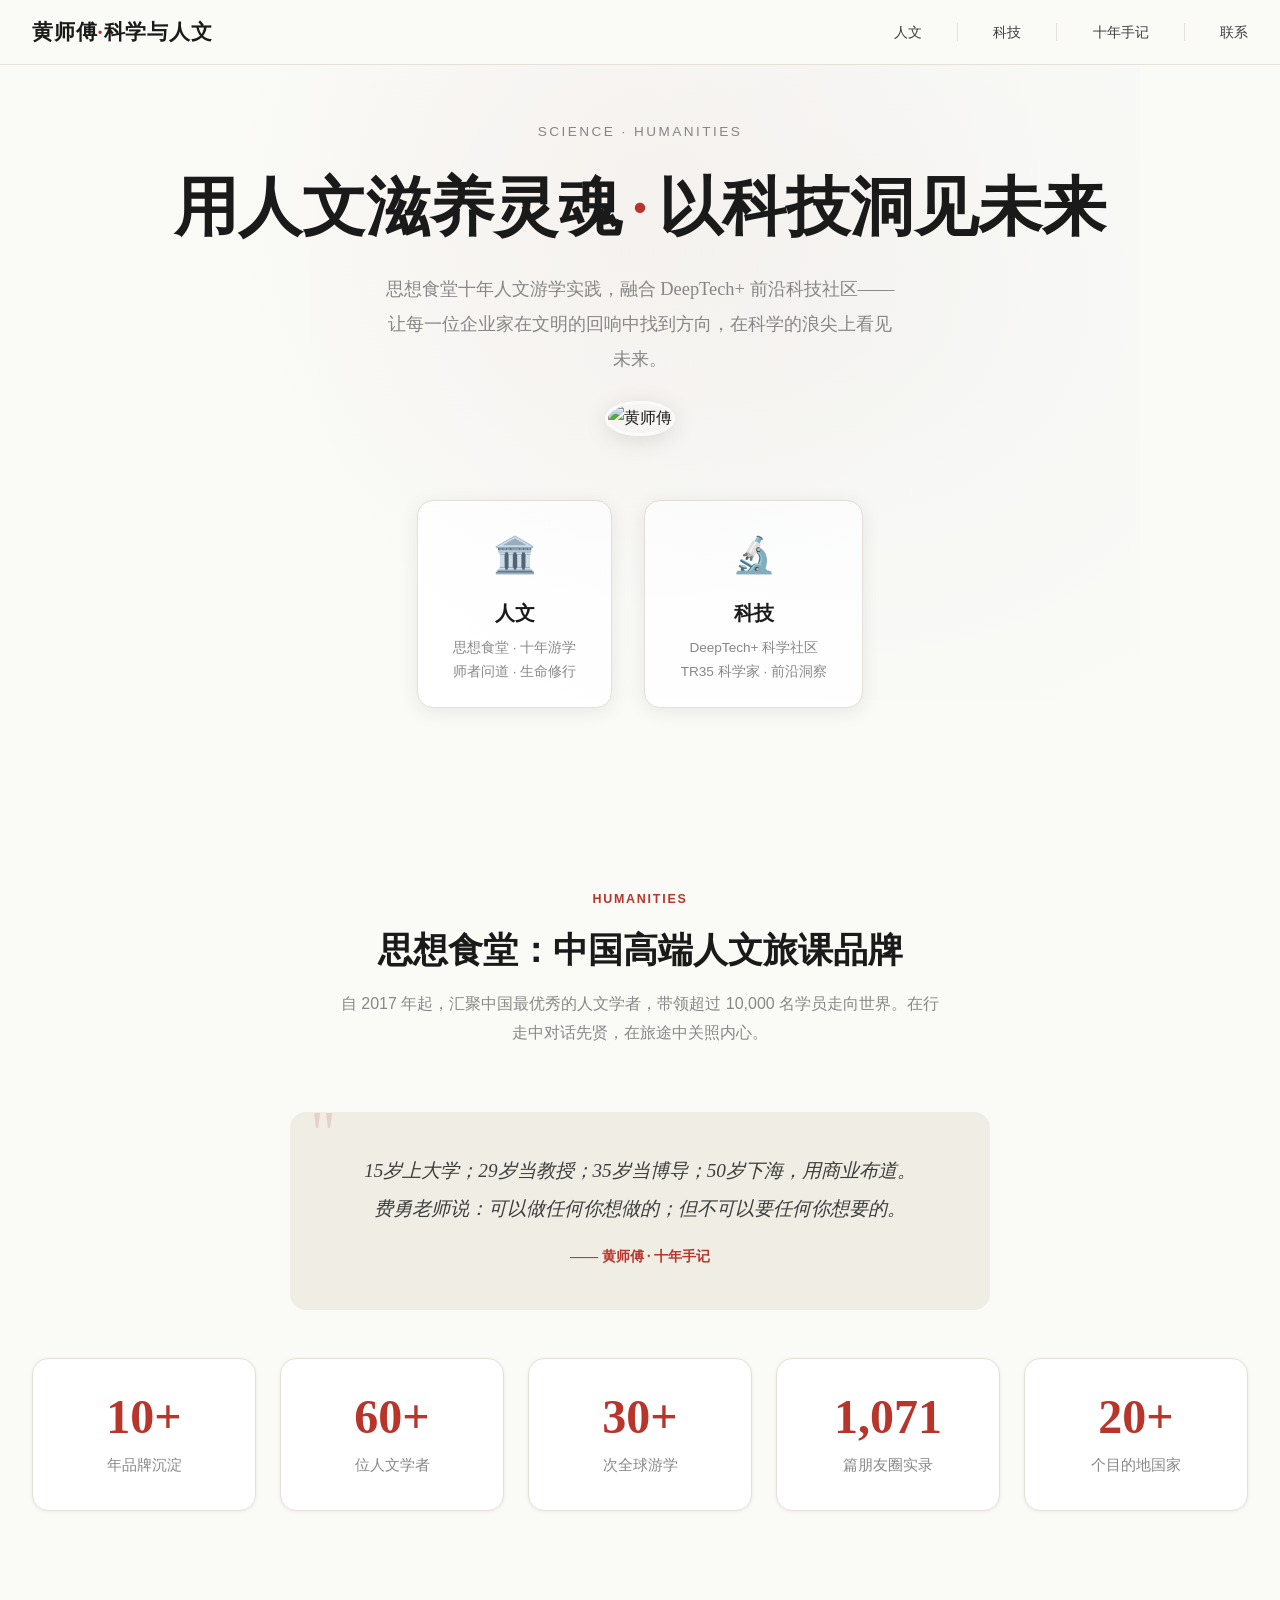
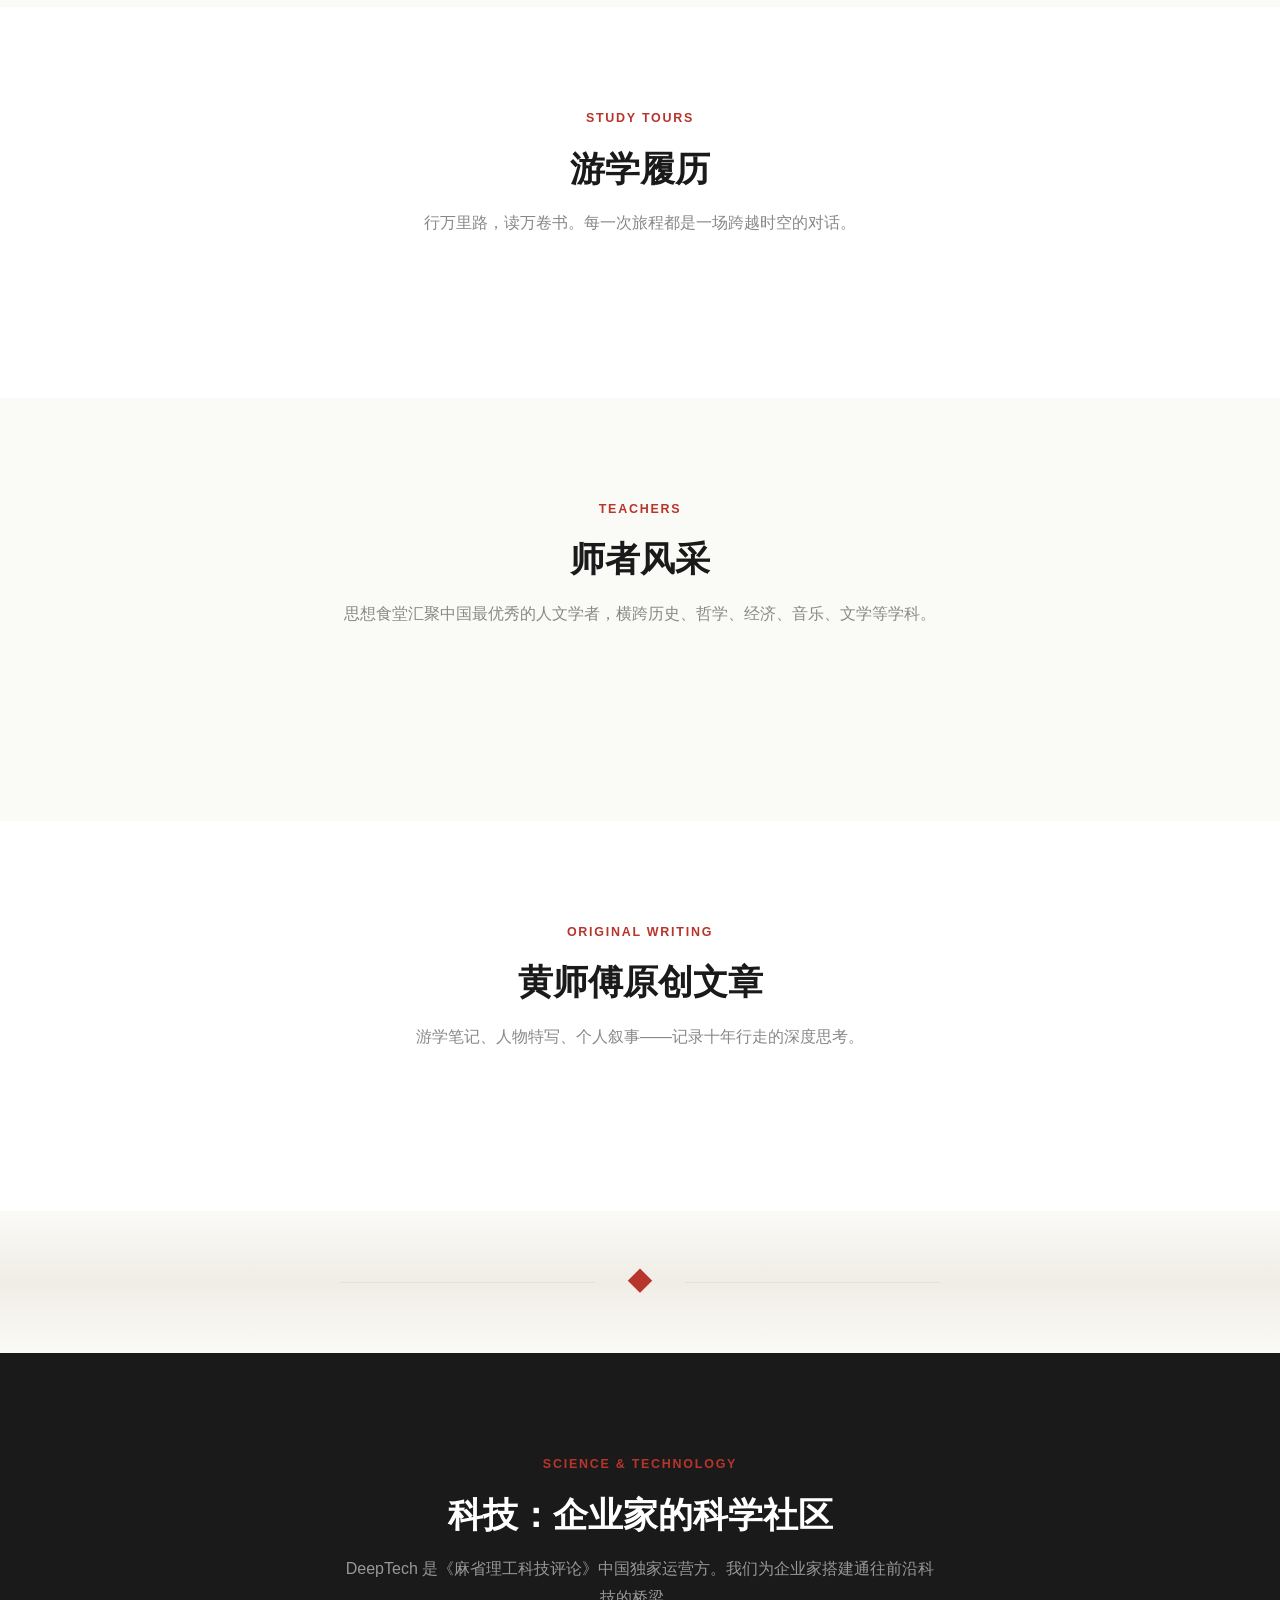
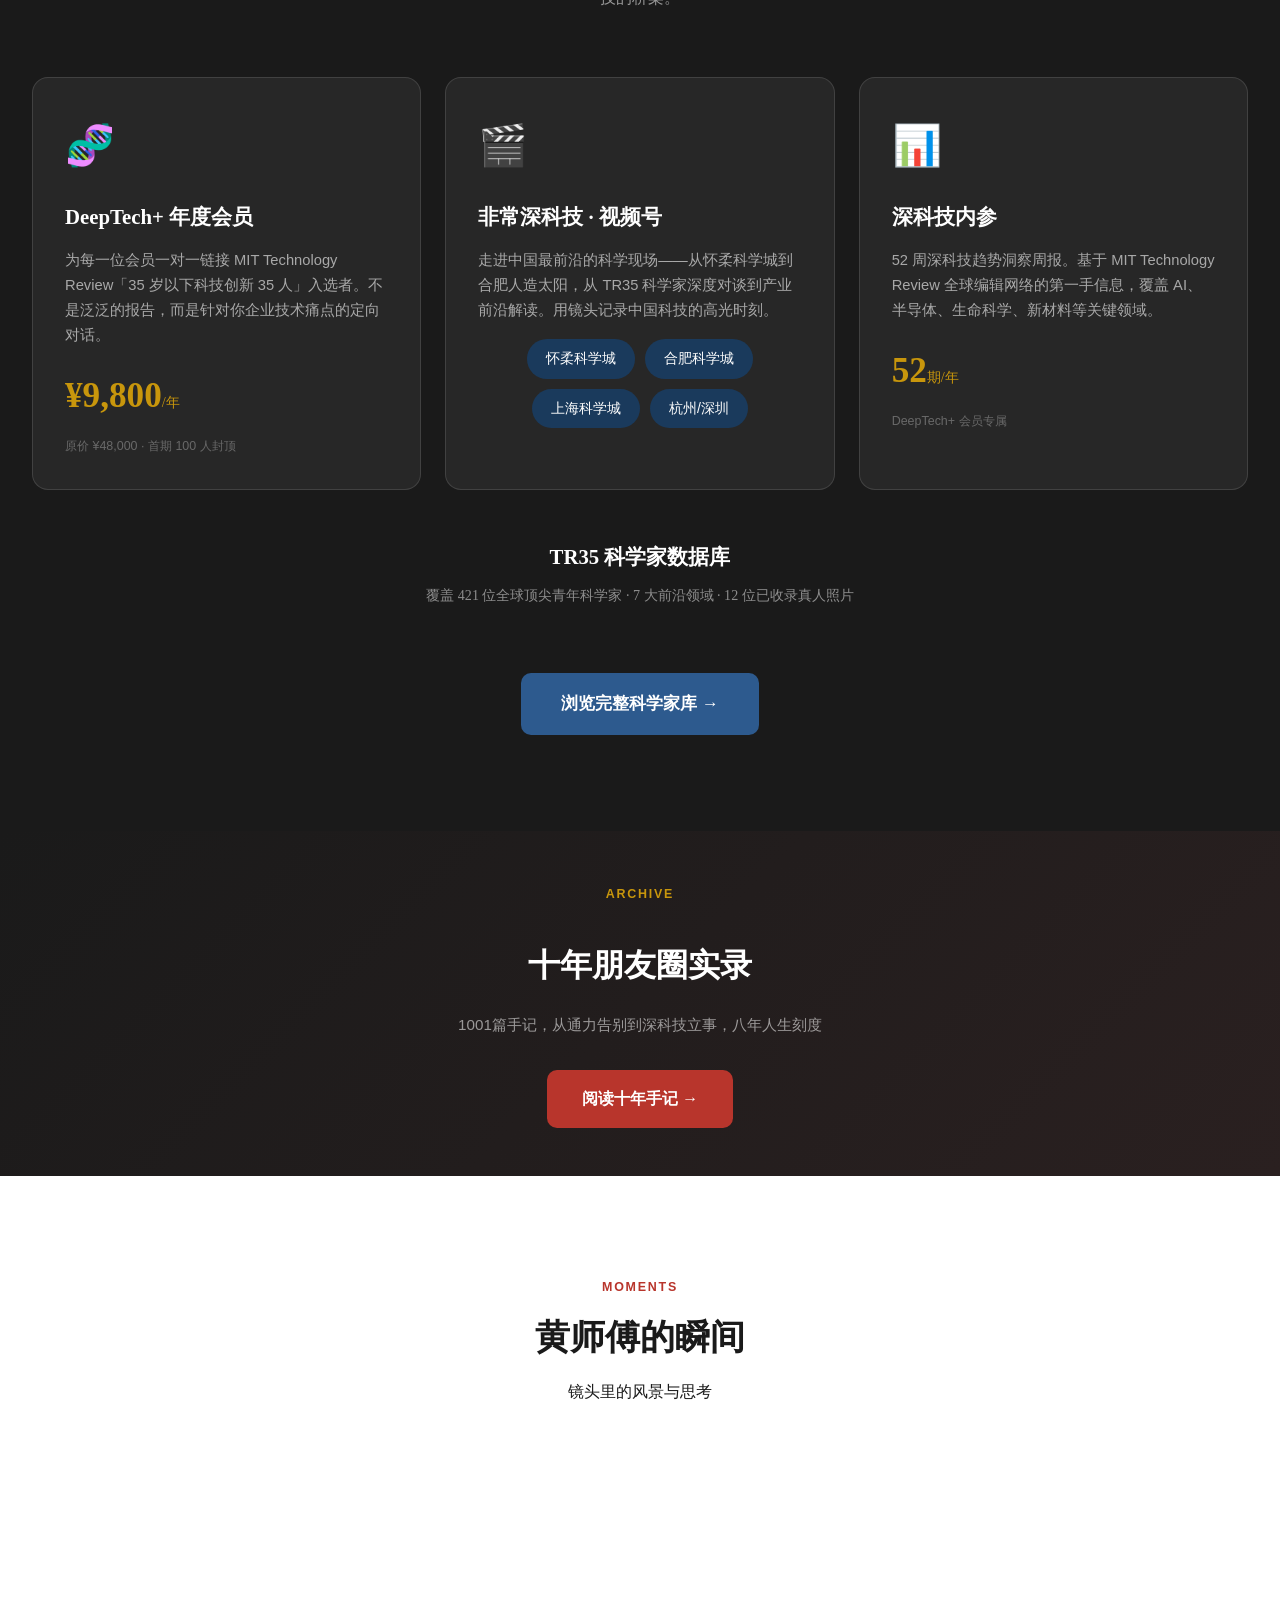
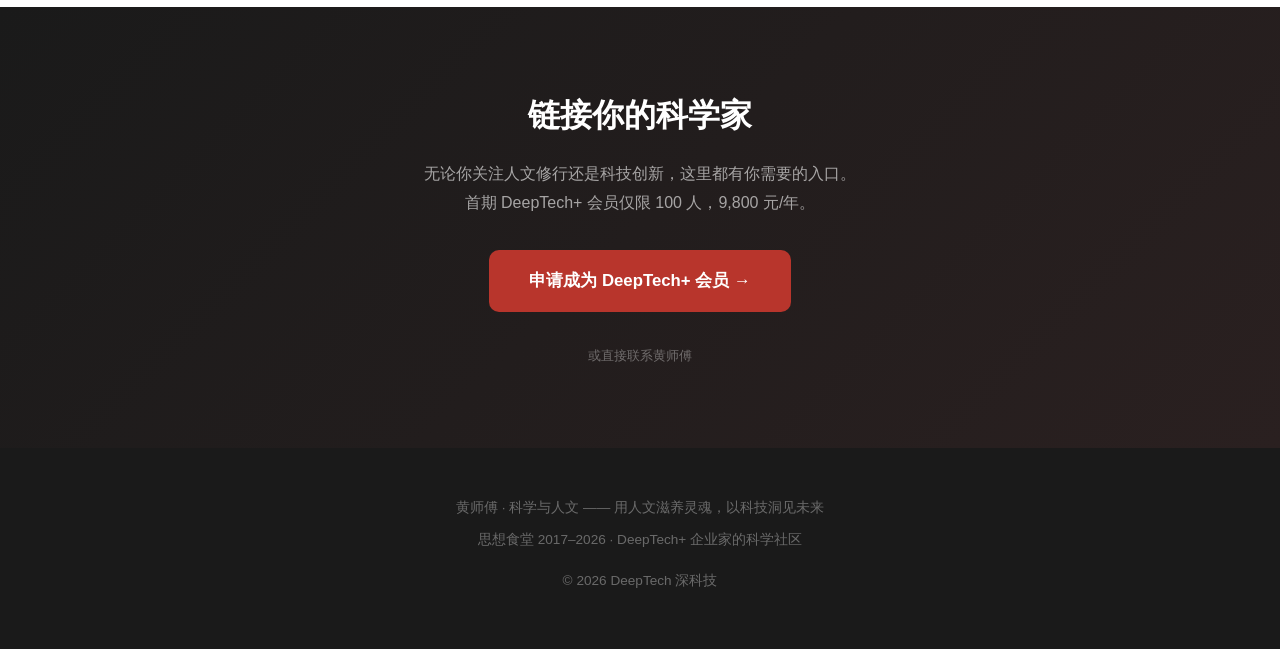
==== commit 2489d726: "feat: 照片墙分类标签 + 新增十年手记页面 - 照片墙改为四个分类标签：肖像/思想现场/游学掠影/日常瞬间 - 新增 moments.html：1001篇朋友圈实录，按年份筛选+全文搜索 - 导" ====
--- a/index.html
+++ b/index.html
@@ -3,794 +3,864 @@
 <head>
 <meta charset="UTF-8">
 <meta name="viewport" content="width=device-width, initial-scale=1.0">
-<meta name="description" content="黄师傅 — 思想食堂 × DeepTech深科技 · 问道天下">
-<title>黄师傅 | 思想食堂 · DeepTech深科技</title>
+<title>黄师傅 · 科学与人文</title>
+<meta name="description" content="黄师傅的科学与人文——思想食堂十年人文游学 + DeepTech+ 企业家科学社区">
 <style>
-*,*::before,*::after{box-sizing:border-box;margin:0;padding:0}
-html{scroll-behavior:smooth;font-size:16px}
-body{font-family:-apple-system,BlinkMacSystemFont,"Segoe UI",Roboto,"Helvetica Neue","PingFang SC","Noto Sans SC","Microsoft YaHei",sans-serif;background:#1a1a2e;color:#e8e0d0;line-height:1.8;overflow-x:hidden}
-a{color:#c9a96e;text-decoration:none;transition:color .3s}
-a:hover{color:#e8d5b7}
-img{max-width:100%;display:block}
-
-/* Nav */
-.nav{position:fixed;top:0;left:0;right:0;z-index:1000;padding:1.5rem 2rem;display:flex;justify-content:space-between;align-items:center;transition:all .4s ease}
-.nav.scrolled{background:rgba(26,26,46,.95);backdrop-filter:blur(20px);-webkit-backdrop-filter:blur(20px);padding:1rem 2rem;border-bottom:1px solid rgba(201,169,110,.15)}
-.nav-logo{font-size:1.25rem;font-weight:700;color:#e8d5b7;letter-spacing:.05em}
-.nav-links{display:flex;gap:2rem;list-style:none}
-.nav-links a{color:#e8e0d0;font-size:.9rem;letter-spacing:.05em;position:relative}
-.nav-links a::after{content:"";position:absolute;bottom:-4px;left:0;width:0;height:1px;background:#c9a96e;transition:width .3s}
-.nav-links a:hover::after{width:100%}
-.nav-toggle{display:none;flex-direction:column;gap:5px;cursor:pointer;background:none;border:none;padding:4px}
-.nav-toggle span{width:24px;height:2px;background:#e8d5b7;transition:all .3s}
-
-/* Hero */
-.hero{position:relative;height:100vh;min-height:700px;display:flex;align-items:center;justify-content:center;overflow:hidden}
-.hero-bg{position:absolute;inset:0;background:url('images/photo-10.jpg') center/cover no-repeat;will-change:transform;z-index:0}
-.hero-overlay{position:absolute;inset:0;background:linear-gradient(180deg,rgba(26,26,46,.7) 0%,rgba(26,26,46,.5) 40%,rgba(26,26,46,.85) 90%,#1a1a2e 100%);z-index:1}
-.hero-content{position:relative;z-index:2;text-align:center;padding:2rem}
-.hero-name{font-size:clamp(3rem,8vw,6rem);font-weight:900;color:#e8d5b7;letter-spacing:.08em;margin-bottom:.5rem;line-height:1.1}
-.hero-subtitle{font-size:clamp(1rem,2.5vw,1.5rem);color:rgba(232,224,208,.7);letter-spacing:.15em;font-weight:300}
-.hero-divider{width:60px;height:2px;background:#c9a96e;margin:2rem auto}
-.hero-scroll{position:absolute;bottom:2rem;left:50%;transform:translateX(-50%);z-index:2}
-.hero-scroll span{display:block;width:24px;height:24px;border-right:2px solid #c9a96e;border-bottom:2px solid #c9a96e;transform:rotate(45deg);opacity:.6;animation:bounce 2s infinite}
-@keyframes bounce{0%,100%{transform:translateY(0)rotate(45deg)}50%{transform:translateY(10px)rotate(45deg)}}
-
-/* Sections */
-.section{padding:6rem 2rem;max-width:1200px;margin:0 auto;position:relative}
-.section-alt{background:rgba(232,213,183,.02)}
-.section-label{display:inline-block;font-size:.75rem;letter-spacing:.2em;color:#c9a96e;text-transform:uppercase;margin-bottom:1rem;border-bottom:1px solid rgba(201,169,110,.3);padding-bottom:.5rem}
-.section-title{font-size:clamp(2rem,4vw,3rem);color:#e8d5b7;font-weight:700;margin-bottom:1.5rem;line-height:1.3}
-.section-subtitle{font-size:1.1rem;color:rgba(232,224,208,.6);margin-bottom:3rem;max-width:600px}
-
-/* About */
-.about-content{font-size:1.15rem;line-height:2;max-width:800px;color:rgba(232,224,208,.85)}
-.about-content strong{color:#c9a96e;font-weight:600}
-
-/* Cards */
-.cards-grid{display:grid;grid-template-columns:repeat(auto-fit,minmax(340px,1fr));gap:2rem;margin-top:2rem}
-.card{background:rgba(232,213,183,.05);border:1px solid rgba(201,169,110,.15);border-radius:8px;padding:2rem;transition:all .4s;cursor:default}
-.card:hover{background:rgba(232,213,183,.08);border-color:rgba(201,169,110,.3);transform:translateY(-4px)}
-.card-icon{font-size:2rem;margin-bottom:1rem}
-.card-title{font-size:1.15rem;color:#c9a96e;font-weight:600;margin-bottom:.75rem}
-.card-text{font-size:.95rem;color:rgba(232,224,208,.7);line-height:1.8}
-
-/* Quote */
-.quote-block{background:rgba(201,169,110,.08);border:1px solid rgba(201,169,110,.2);border-radius:12px;padding:3rem 2rem;text-align:center;margin:3rem 0}
-.quote-block .quote-mark{font-size:4rem;color:#c9a96e;line-height:1;opacity:.3;margin-bottom:-1rem}
-.quote-block blockquote{font-size:1.25rem;color:#e8d5b7;line-height:1.9;max-width:700px;margin:0 auto}
-.quote-block cite{display:block;margin-top:1.5rem;color:#c9a96e;font-style:normal;font-size:.9rem;letter-spacing:.05em}
-
-/* Stats */
-.stats-bar{display:flex;justify-content:center;gap:4rem;margin:3rem 0;flex-wrap:wrap}
-.stat-item{text-align:center}
-.stat-number{font-size:2.5rem;font-weight:800;color:#c9a96e;line-height:1.2}
-.stat-label{font-size:.85rem;color:rgba(232,224,208,.5);letter-spacing:.05em}
-
-/* Tags */
-.tag{background:rgba(232,213,183,.08);padding:.5rem 1.2rem;border-radius:50px;font-size:.9rem;color:rgba(232,224,208,.8)}
-
-/* Journey */
-.journey-grid{display:grid;grid-template-columns:repeat(auto-fill,minmax(180px,1fr));gap:1.25rem;margin-top:2rem}
-.journey-card{background:rgba(232,213,183,.05);border:1px solid rgba(201,169,110,.1);border-radius:8px;padding:1.5rem;text-align:center;transition:all .3s;cursor:default}
-.journey-card:hover{background:rgba(232,213,183,.1);border-color:rgba(201,169,110,.25);transform:translateY(-3px)}
-.journey-card .jc-icon{font-size:1.75rem;margin-bottom:.5rem}
-.journey-card .jc-name{font-size:.95rem;color:#e8d5b7;font-weight:500}
-.journey-card .jc-year{font-size:.75rem;color:rgba(232,224,208,.4);margin-top:.25rem}
-
-/* DeepTech */
-.dt-grid{display:grid;grid-template-columns:repeat(auto-fit,minmax(280px,1fr));gap:2rem;margin-top:2rem}
-.dt-card{background:rgba(232,213,183,.05);border:1px solid rgba(201,169,110,.15);border-radius:10px;padding:2rem;text-align:center}
-.dt-card .dt-number{font-size:3rem;font-weight:900;color:#c9a96e;line-height:1}
-.dt-card .dt-label{font-size:.95rem;color:rgba(232,224,208,.7);margin-top:.5rem}
-.dt-membership{background:rgba(201,169,110,.06);border:1px solid rgba(201,169,110,.2);border-radius:12px;padding:2.5rem;margin-top:3rem}
-.dt-membership h3{color:#c9a96e;font-size:1.3rem;margin-bottom:1rem;text-align:center}
-.dt-membership ul{list-style:none;display:grid;grid-template-columns:repeat(auto-fit,minmax(240px,1fr));gap:1rem}
-.dt-membership li{padding:.75rem 1rem;background:rgba(232,213,183,.05);border-radius:6px;color:rgba(232,224,208,.8);font-size:.95rem}
-.dt-membership li::before{content:"✦ ";color:#c9a96e}
-
-/* Timeline */
-.timeline{position:relative;max-width:800px;margin:3rem auto;padding-left:2rem}
-.timeline::before{content:"";position:absolute;left:0;top:0;bottom:0;width:1px;background:linear-gradient(180deg,#c9a96e,rgba(201,169,110,.2))}
-.timeline-item{position:relative;margin-bottom:3rem;padding-left:2rem}
-.timeline-item::before{content:"";position:absolute;left:-5px;top:8px;width:11px;height:11px;border-radius:50%;background:#c9a96e;border:2px solid #1a1a2e}
-.timeline-year{font-size:1.5rem;font-weight:800;color:#c9a96e;margin-bottom:.25rem}
-.timeline-tag{font-size:.8rem;color:rgba(232,224,208,.4);letter-spacing:.1em;margin-bottom:.5rem}
-.timeline-quote{font-size:1.1rem;color:rgba(232,224,208,.8);line-height:1.8;font-style:italic}
-
-/* Gallery */
-.gallery{columns:4 240px;column-gap:1rem;margin-top:2rem}
-.gallery-item{break-inside:avoid;margin-bottom:1rem;border-radius:6px;overflow:hidden;cursor:pointer;transition:transform .3s;background:rgba(232,213,183,.05)}
-.gallery-item:hover{transform:scale(1.02)}
-.gallery-item img{width:100%;height:auto;display:block;transition:opacity .3s}
-.gallery-item img:hover{opacity:.85}
-
-/* Lightbox */
-.lightbox{display:none;position:fixed;inset:0;z-index:2000;background:rgba(0,0,0,.95);align-items:center;justify-content:center;cursor:pointer}
-.lightbox.active{display:flex}
-.lightbox img{max-width:90vw;max-height:90vh;object-fit:contain;border-radius:4px}
-.lightbox-close{position:absolute;top:1.5rem;right:2rem;font-size:2.5rem;color:#e8d5b7;cursor:pointer;z-index:2001;line-height:1}
-.lightbox-nav{position:absolute;top:50%;transform:translateY(-50%);font-size:3rem;color:rgba(232,213,183,.6);cursor:pointer;z-index:2001;padding:1rem;user-select:none}
-.lightbox-prev{left:1rem}
-.lightbox-next{right:1rem}
-.lightbox-counter{position:absolute;bottom:2rem;left:50%;transform:translateX(-50%);color:rgba(232,224,208,.5);font-size:.9rem}
-
-/* Footer */
-.footer{text-align:center;padding:4rem 2rem;border-top:1px solid rgba(201,169,110,.15)}
-.footer-text{color:rgba(232,224,208,.4);font-size:.85rem;letter-spacing:.05em}
-.footer-divider{color:#c9a96e;margin:0 .5rem}
-
-/* Animations */
-.fade-in-element{opacity:0;transform:translateY(30px);transition:opacity .8s ease,transform .8s ease}
-.fade-in-element.visible{opacity:1;transform:translateY(0)}
-
-/* Mobile */
-@media(max-width:768px){
-  .nav-links{display:none;position:fixed;top:0;left:0;right:0;bottom:0;background:rgba(26,26,46,.98);flex-direction:column;justify-content:center;align-items:center;gap:2.5rem}
-  .nav-links.active{display:flex}
-  .nav-links a{font-size:1.2rem}
-  .nav-toggle{display:flex;z-index:1001}
-  .section{padding:4rem 1.5rem}
-  .stats-bar{gap:2rem}
-  .stat-number{font-size:2rem}
-  .cards-grid{grid-template-columns:1fr}
-  .journey-grid{grid-template-columns:repeat(auto-fill,minmax(140px,1fr))}
-  .gallery{columns:2 160px}
-  .dt-grid{grid-template-columns:1fr}
-  .timeline{padding-left:1.5rem}
-  .timeline-item{padding-left:1.5rem;margin-bottom:2rem}
-  .quote-block{padding:2rem 1.5rem}
-  .quote-block blockquote{font-size:1.05rem}
-}
-@media(max-width:480px){
-  .hero-name{font-size:2.5rem}
-  .gallery{columns:1}
-}
+  :root {
+    --ink: #1a1a1a;
+    --ink-light: #3d3d3d;
+    --ink-muted: #888;
+    --paper: #fafaf7;
+    --paper-dark: #f0ede5;
+    --accent: #b8352c;
+    --accent-light: #d46353;
+    --accent-warm: #c8960c;
+    --science-blue: #1a3a5c;
+    --science-light: #2d5a8e;
+    --white: #ffffff;
+    --border: #e5e0d8;
+    --shadow: 0 1px 4px rgba(0,0,0,0.06);
+    --shadow-md: 0 4px 20px rgba(0,0,0,0.08);
+    --shadow-lg: 0 8px 40px rgba(0,0,0,0.1);
+    --radius: 8px;
+    --radius-lg: 16px;
+    --font-cn: "PingFang SC", "Noto Serif SC", "Source Han Serif SC", "STSong", "SimSun", serif;
+    --font-sans: "PingFang SC", "Microsoft YaHei", -apple-system, sans-serif;
+    --font-display: "PingFang SC", "Noto Serif SC", "STKaiti", "KaiTi", serif;
+  }
+
+  * { margin:0; padding:0; box-sizing:border-box; }
+
+  body {
+    font-family: var(--font-cn);
+    background: var(--paper);
+    color: var(--ink);
+    line-height: 1.8;
+    -webkit-font-smoothing: antialiased;
+  }
+
+  /* ── Navigation ── */
+  .nav {
+    position: fixed; top: 0; left: 0; right: 0; z-index: 1000;
+    background: rgba(250,250,247,0.94);
+    backdrop-filter: blur(16px);
+    border-bottom: 1px solid var(--border);
+    padding: 0 2rem;
+  }
+  .nav-inner {
+    max-width: 1280px; margin: 0 auto;
+    display: flex; align-items: center; justify-content: space-between;
+    height: 64px;
+  }
+  .nav-brand {
+    font-family: var(--font-display);
+    font-size: 1.3rem; font-weight: 700;
+    color: var(--ink); text-decoration: none;
+    letter-spacing: 0.04em;
+  }
+  .nav-brand span { color: var(--accent); }
+  .nav-links { display: flex; gap: 2.2rem; list-style: none; align-items: center; }
+  .nav-links a {
+    color: var(--ink-light); text-decoration: none;
+    font-size: 0.9rem; font-family: var(--font-sans);
+    transition: color 0.2s;
+  }
+  .nav-links a:hover { color: var(--accent); }
+  .nav-divider { width: 1px; height: 18px; background: var(--border); }
+
+  /* ── Hero ── */
+  .hero {
+    padding: 120px 2rem 80px;
+    text-align: center;
+    position: relative;
+    overflow: hidden;
+  }
+  .hero::before {
+    content: ''; position: absolute;
+    top: -300px; left: 50%; transform: translateX(-50%);
+    width: 1000px; height: 1000px;
+    background: radial-gradient(ellipse, rgba(184,53,44,0.03) 0%, transparent 60%),
+                radial-gradient(ellipse at 70% 60%, rgba(26,58,92,0.02) 0%, transparent 60%);
+    pointer-events: none;
+  }
+  .hero-eyebrow {
+    font-family: var(--font-sans);
+    font-size: 0.85rem; letter-spacing: 0.18em;
+    color: var(--ink-muted); margin-bottom: 1.5rem;
+    text-transform: uppercase;
+  }
+  .hero h1 {
+    font-family: var(--font-display);
+    font-size: clamp(2.4rem, 5vw, 4rem);
+    font-weight: 800; line-height: 1.25;
+    position: relative; margin-bottom: 1.5rem;
+  }
+  .hero h1 .dot {
+    display: inline-block; color: var(--accent);
+    font-size: 1em; margin: 0 0.15em;
+  }
+  .hero-subtitle {
+    font-size: 1.15rem; color: var(--ink-muted);
+    max-width: 520px; margin: 0 auto 1.5rem;
+    line-height: 1.9;
+  }
+  .hero-portrait {
+    width: 120px; height: 120px;
+    border-radius: 50%; object-fit: cover;
+    border: 3px solid var(--white);
+    box-shadow: 0 4px 24px rgba(0,0,0,0.12);
+    margin-bottom: 2rem;
+  }
+  .hero-pillars {
+    display: flex; justify-content: center; gap: 2rem;
+    margin-top: 2rem;
+  }
+  .pillar {
+    text-decoration: none; color: inherit;
+    background: var(--white);
+    padding: 1.4rem 2.2rem;
+    border-radius: var(--radius-lg);
+    box-shadow: var(--shadow-md);
+    border: 1px solid var(--border);
+    transition: all 0.3s;
+    text-align: center;
+    min-width: 180px;
+  }
+  .pillar:hover { transform: translateY(-3px); box-shadow: var(--shadow-lg); }
+  .pillar.humanities:hover { border-color: var(--accent); }
+  .pillar.science:hover { border-color: var(--science-blue); }
+  .pillar-emoji { font-size: 2.2rem; margin-bottom: 0.5rem; }
+  .pillar-label {
+    font-family: var(--font-display);
+    font-size: 1.25rem; font-weight: 700;
+    margin-bottom: 0.3rem;
+  }
+  .pillar-desc { font-size: 0.85rem; color: var(--ink-muted); font-family: var(--font-sans); }
+
+  /* ── Sections ── */
+  section { padding: 6rem 2rem; }
+  section.alt { background: var(--white); }
+  section.dark { background: var(--ink); color: var(--white); }
+  .sec-inner { max-width: 1280px; margin: 0 auto; }
+
+  .sec-header {
+    text-align: center; margin-bottom: 4rem;
+  }
+  .sec-tag {
+    font-family: var(--font-sans);
+    display: inline-block; font-size: 0.78rem; font-weight: 600;
+    letter-spacing: 0.14em; color: var(--accent);
+    text-transform: uppercase; margin-bottom: 1rem;
+  }
+  .sec-title {
+    font-family: var(--font-display);
+    font-size: 2.2rem; font-weight: 800;
+    margin-bottom: 1rem; line-height: 1.35;
+  }
+  .sec-subtitle {
+    font-size: 1rem; color: var(--ink-muted);
+    max-width: 600px; margin: 0 auto;
+    font-family: var(--font-sans);
+  }
+  section.dark .sec-subtitle { color: rgba(255,255,255,0.55); }
+
+  /* ── Division Banner ── */
+  .division {
+    text-align: center; padding: 3rem 2rem;
+    background: linear-gradient(180deg, var(--paper) 0%, var(--paper-dark) 50%, var(--paper) 100%);
+  }
+  .division-line {
+    display: flex; align-items: center; justify-content: center;
+    gap: 2rem; max-width: 600px; margin: 0 auto;
+  }
+  .division-line .dl { flex: 1; height: 1px; background: var(--border); }
+  .division-symbol { font-size: 1.6rem; color: var(--accent); }
+
+  /* ── Tour Timeline ── */
+  .tour-grid {
+    display: grid;
+    grid-template-columns: repeat(auto-fill, minmax(280px, 1fr));
+    gap: 1.2rem;
+  }
+  .tour-card {
+    background: var(--white);
+    border-radius: var(--radius-lg);
+    overflow: hidden;
+    box-shadow: var(--shadow);
+    border: 1px solid var(--border);
+    transition: all 0.3s;
+  }
+  .tour-card:hover { transform: translateY(-2px); box-shadow: var(--shadow-md); }
+  .tour-img {
+    height: 180px; background: var(--paper-dark);
+    background-size: cover; background-position: center;
+    position: relative;
+  }
+  .tour-img .tour-year {
+    position: absolute; top: 12px; right: 12px;
+    background: var(--accent); color: var(--white);
+    padding: 0.2rem 0.7rem; border-radius: 4px;
+    font-family: var(--font-sans);
+    font-size: 0.75rem; font-weight: 700;
+  }
+  .tour-body { padding: 1.2rem; }
+  .tour-dest {
+    font-family: var(--font-display);
+    font-size: 1.15rem; font-weight: 700;
+    margin-bottom: 0.3rem;
+  }
+  .tour-teacher {
+    font-size: 0.82rem; color: var(--accent);
+    margin-bottom: 0.4rem; font-family: var(--font-sans);
+  }
+  .tour-tagline { font-size: 0.85rem; color: var(--ink-muted); line-height: 1.6; }
+
+  /* ── Teacher Cloud ── */
+  .teacher-cloud {
+    display: flex; flex-wrap: wrap; gap: 0.7rem;
+    justify-content: center; margin-bottom: 2rem;
+  }
+  .teacher-chip {
+    background: var(--white); border: 1px solid var(--border);
+    padding: 0.55rem 1.2rem; border-radius: 24px;
+    font-size: 0.9rem; font-family: var(--font-sans);
+    transition: all 0.2s; cursor: default;
+    display: flex; align-items: center; gap: 0.5rem;
+  }
+  .teacher-chip:hover { border-color: var(--accent); background: #fef9f8; }
+  .teacher-chip .tc-name { font-weight: 600; }
+  .teacher-chip .tc-topic {
+    font-size: 0.78rem; color: var(--ink-muted);
+  }
+
+  /* ── Article Cards ── */
+  .article-grid {
+    display: grid;
+    grid-template-columns: repeat(auto-fill, minmax(350px, 1fr));
+    gap: 1.5rem;
+  }
+  .article-card {
+    background: var(--white);
+    border-radius: var(--radius-lg);
+    padding: 2rem;
+    border: 1px solid var(--border);
+    box-shadow: var(--shadow);
+    transition: all 0.2s;
+  }
+  .article-card:hover { box-shadow: var(--shadow-md); }
+  .article-type {
+    font-family: var(--font-sans);
+    font-size: 0.72rem; letter-spacing: 0.1em;
+    color: var(--accent); text-transform: uppercase;
+    margin-bottom: 0.8rem; font-weight: 600;
+  }
+  .article-title {
+    font-family: var(--font-display);
+    font-size: 1.2rem; font-weight: 700;
+    margin-bottom: 0.8rem; line-height: 1.4;
+  }
+  .article-excerpt {
+    font-size: 0.92rem; color: var(--ink-light);
+    line-height: 1.8; display: -webkit-box;
+    -webkit-line-clamp: 4; -webkit-box-orient: vertical;
+    overflow: hidden;
+  }
+
+  /* ── Decade Stats ── */
+  .decade-stats {
+    display: grid;
+    grid-template-columns: repeat(auto-fit, minmax(200px, 1fr));
+    gap: 1.5rem; margin-top: 3rem;
+  }
+  .decade-stat {
+    text-align: center; padding: 2rem 1.5rem;
+    background: var(--white);
+    border-radius: var(--radius-lg);
+    box-shadow: var(--shadow);
+    border: 1px solid var(--border);
+  }
+  .decade-stat .num {
+    font-family: var(--font-display);
+    font-size: 3rem; font-weight: 900;
+    color: var(--accent); line-height: 1.1;
+  }
+  .decade-stat .label {
+    font-size: 0.92rem; color: var(--ink-muted);
+    margin-top: 0.5rem; font-family: var(--font-sans);
+  }
+
+  /* ── Science Section ── */
+  .sci-cards {
+    display: grid;
+    grid-template-columns: repeat(auto-fit, minmax(350px, 1fr));
+    gap: 1.5rem;
+  }
+  .sci-card {
+    background: rgba(255,255,255,0.06);
+    border: 1px solid rgba(255,255,255,0.12);
+    border-radius: var(--radius-lg);
+    padding: 2rem;
+    transition: all 0.3s;
+  }
+  .sci-card:hover { background: rgba(255,255,255,0.1); }
+  .sci-card .sci-emoji { font-size: 2.5rem; margin-bottom: 1rem; }
+  .sci-card h3 {
+    font-family: var(--font-display);
+    font-size: 1.3rem; margin-bottom: 0.8rem;
+    color: var(--white);
+  }
+  .sci-card p {
+    font-size: 0.92rem; color: rgba(255,255,255,0.6);
+    line-height: 1.7; font-family: var(--font-sans);
+  }
+  .sci-card .sci-stat {
+    font-family: var(--font-display);
+    font-size: 2.2rem; font-weight: 900;
+    color: var(--accent-warm); margin-top: 1rem;
+  }
+
+  /* ── Video Channel ── */
+  .video-features {
+    display: grid;
+    grid-template-columns: repeat(auto-fit, minmax(280px, 1fr));
+    gap: 1.5rem;
+    margin-bottom: 2rem;
+  }
+  .vf-card {
+    background: var(--white);
+    border: 1px solid var(--border);
+    border-radius: var(--radius-lg);
+    padding: 2rem; text-align: center;
+    box-shadow: var(--shadow);
+  }
+  .vf-card .vf-icon { font-size: 2.2rem; margin-bottom: 1rem; }
+  .vf-card h4 {
+    font-family: var(--font-display);
+    font-size: 1.1rem; font-weight: 700;
+    margin-bottom: 0.5rem;
+  }
+  .vf-card p { font-size: 0.85rem; color: var(--ink-muted); font-family: var(--font-sans); }
+
+  .location-tags {
+    display: flex; flex-wrap: wrap; gap: 0.6rem;
+    justify-content: center;
+  }
+  .loc-tag {
+    padding: 0.45rem 1.2rem; border-radius: 20px;
+    background: var(--science-blue); color: var(--white);
+    font-family: var(--font-sans); font-size: 0.88rem;
+    font-weight: 500;
+  }
+
+  /* ── TR35 mini cards ── */
+  .tr35-mini {
+    display: grid;
+    grid-template-columns: repeat(auto-fill, minmax(250px, 1fr));
+    gap: 0.8rem;
+    margin-top: 2rem;
+  }
+  .tm-card {
+    background: rgba(255,255,255,0.06);
+    border: 1px solid rgba(255,255,255,0.1);
+    border-radius: var(--radius);
+    padding: 1rem 1.2rem;
+    display: flex; align-items: center; gap: 0.8rem;
+  }
+  .tm-avatar {
+    flex-shrink: 0; width: 40px; height: 40px; border-radius: 50%;
+    display: flex; align-items: center; justify-content: center;
+    font-family: var(--font-sans); font-weight: 700; font-size: 0.85rem;
+    color: var(--white);
+  }
+  .tm-info { flex: 1; min-width: 0; }
+  .tm-name { font-size: 0.9rem; font-weight: 600; color: var(--white); }
+  .tm-domain { font-size: 0.72rem; color: rgba(255,255,255,0.5); }
+
+  /* ── Combined Quote ── */
+  .quote-block {
+    max-width: 700px; margin: 3rem auto 0;
+    text-align: center; padding: 2.5rem 2rem;
+    background: var(--paper-dark);
+    border-radius: var(--radius-lg);
+    position: relative;
+  }
+  .quote-block .q-mark {
+    font-size: 4rem; color: var(--accent);
+    opacity: 0.15; position: absolute; top: -10px; left: 20px;
+    font-family: Georgia, serif; line-height: 1;
+  }
+  .quote-block .q-text {
+    font-family: var(--font-display);
+    font-size: 1.2rem; line-height: 2;
+    color: var(--ink-light); font-style: italic;
+  }
+  .quote-block .q-author {
+    font-size: 0.88rem; color: var(--accent);
+    margin-top: 1rem; font-weight: 600;
+  }
+
+  /* ── CTA ── */
+  .cta-section {
+    text-align: center; padding: 5rem 2rem;
+    background: linear-gradient(135deg, var(--ink) 0%, #2a2020 100%);
+    color: var(--white);
+  }
+  .cta-section .cta-title {
+    font-family: var(--font-display);
+    font-size: 2rem; font-weight: 800; margin-bottom: 1rem;
+  }
+  .cta-section .cta-desc {
+    font-size: 1rem; color: rgba(255,255,255,0.6);
+    max-width: 500px; margin: 0 auto 2rem;
+    font-family: var(--font-sans);
+  }
+  .cta-section .cta-note {
+    font-size: 0.82rem; color: rgba(255,255,255,0.35);
+    margin-top: 2rem; font-family: var(--font-sans);
+  }
+  .btn-cta {
+    display: inline-block;
+    background: var(--accent); color: var(--white);
+    padding: 1rem 2.5rem; border-radius: 10px;
+    text-decoration: none; font-size: 1.05rem;
+    font-weight: 700; font-family: var(--font-sans);
+    transition: all 0.2s;
+  }
+  .btn-cta:hover { background: var(--accent-light); transform: translateY(-1px); }
+
+  /* ── 照片墙 ── */
+  .gallery-section { padding: 6rem 2rem; background: var(--white); }
+  .gallery-tabs {
+    display: flex; gap: 0.5rem; justify-content: center;
+    margin-bottom: 2.5rem; flex-wrap: wrap;
+  }
+  .gallery-tab {
+    padding: 0.5rem 1.5rem;
+    border: 1px solid var(--border);
+    border-radius: 24px; background: var(--white);
+    font-family: var(--font-sans); font-size: 0.88rem;
+    color: var(--ink-muted); cursor: pointer;
+    transition: all 0.2s;
+  }
+  .gallery-tab:hover { border-color: var(--accent); color: var(--accent); }
+  .gallery-tab.active {
+    background: var(--accent); color: var(--white);
+    border-color: var(--accent);
+  }
+  .gallery-grid {
+    display: grid;
+    grid-template-columns: repeat(auto-fill, minmax(200px, 1fr));
+    gap: 1.2rem;
+    max-width: 1280px; margin: 0 auto;
+  }
+  .gallery-item {
+    aspect-ratio: 1;
+    border-radius: var(--radius);
+    overflow: hidden;
+    cursor: pointer;
+    transition: transform 0.3s, box-shadow 0.3s;
+    box-shadow: var(--shadow);
+    position: relative;
+  }
+  .gallery-item:hover { transform: scale(1.03); box-shadow: var(--shadow-lg); }
+  .gallery-item img {
+    width: 100%; height: 100%;
+    object-fit: cover; display: block;
+  }
+  .gallery-item .gallery-caption {
+    position: absolute; bottom: 0; left: 0; right: 0;
+    padding: 0.5rem 0.8rem;
+    background: linear-gradient(transparent, rgba(0,0,0,0.6));
+    color: white; font-family: var(--font-sans);
+    font-size: 0.72rem; opacity: 0;
+    transition: opacity 0.3s;
+  }
+  .gallery-item:hover .gallery-caption { opacity: 1; }
+  /* lightbox */
+  .lightbox {
+    display: none; position: fixed;
+    inset: 0; z-index: 10001;
+    background: rgba(0,0,0,0.92);
+    justify-content: center; align-items: center;
+  }
+  .lightbox.active { display: flex; }
+  .lightbox img {
+    max-width: 90vw; max-height: 85vh;
+    border-radius: 8px; box-shadow: 0 8px 60px rgba(0,0,0,0.5);
+  }
+  .lightbox-close {
+    position: absolute; top: 2rem; right: 2rem;
+    font-size: 2rem; color: var(--white);
+    cursor: pointer; z-index: 10002;
+    width: 48px; height: 48px;
+    display: flex; align-items: center; justify-content: center;
+    background: rgba(255,255,255,0.1);
+    border-radius: 50%;
+  }
+  .lightbox-close:hover { background: rgba(255,255,255,0.2); }
+
+  footer {
+    padding: 3rem 2rem; text-align: center;
+    background: var(--ink); color: rgba(255,255,255,0.35);
+    font-family: var(--font-sans); font-size: 0.85rem;
+  }
+  footer .f-line { margin-bottom: 0.5rem; }
+
+  @media (max-width: 768px) {
+    .hero h1 { font-size: 2rem; }
+    .hero-pillars { flex-direction: column; gap: 1rem; align-items: stretch; }
+    .nav-links { display: none; }
+    .sec-title { font-size: 1.6rem; }
+    .article-grid { grid-template-columns: 1fr; }
+    .sci-cards { grid-template-columns: 1fr; }
+    .tour-grid { grid-template-columns: 1fr; }
+    .decade-stats { grid-template-columns: repeat(2, 1fr); }
+    .tr35-mini { grid-template-columns: repeat(auto-fill, minmax(200px, 1fr)); }
+  }
 </style>
 </head>
 <body>
 
-<nav class="nav" id="nav">
-  <div class="nav-logo">黄师傅</div>
-  <ul class="nav-links" id="navLinks">
-    <li><a href="#about" onclick="closeNav()">关于</a></li>
-    <li><a href="#canteen" onclick="closeNav()">思想食堂</a></li>
-    <li><a href="#journey" onclick="closeNav()">游学天下</a></li>
-    <li><a href="#deeptech" onclick="closeNav()">深科技</a></li>
-    <li><a href="#timeline" onclick="closeNav()">十年手记</a></li>
-    <li><a href="#gallery" onclick="closeNav()">影像</a></li>
-  </ul>
-  <button class="nav-toggle" id="navToggle" aria-label="菜单">
-    <span></span><span></span><span></span>
-  </button>
+<nav class="nav">
+  <div class="nav-inner">
+    <a href="#" class="nav-brand">黄师傅<span>·</span>科学与人文</a>
+    <ul class="nav-links">
+      <li><a href="#humanities">人文</a></li>
+      <li class="nav-divider"></li>
+      <li><a href="#science">科技</a></li>
+      <li class="nav-divider"></li>
+      <li><a href="moments.html">十年手记</a></li>
+      <li class="nav-divider"></li>
+      <li><a href="#cta">联系</a></li>
+    </ul>
+  </div>
 </nav>
 
-<section class="hero" id="hero">
-  <div class="hero-bg" id="heroBg"></div>
-  <div class="hero-overlay"></div>
-  <div class="hero-content fade-in-element visible">
-    <h1 class="hero-name">黄师傅</h1>
-    <div class="hero-divider"></div>
-    <p class="hero-subtitle">思想食堂 · DeepTech深科技 · 问道天下</p>
-  </div>
-  <div class="hero-scroll"><span></span></div>
+<!-- ═══════════ HERO ═══════════ -->
+<section class="hero">
+  <div class="hero-eyebrow">Science <span class="dot">·</span> Humanities</div>
+  <h1>用人文滋养灵魂<span class="dot">·</span>以科技洞见未来</h1>
+  <p class="hero-subtitle">
+    思想食堂十年人文游学实践，融合 DeepTech+ 前沿科技社区——让每一位企业家在文明的回响中找到方向，在科学的浪尖上看见未来。
+  </p>
+  <img class="hero-portrait" src="img/huangshifu-portrait.jpg" alt="黄师傅" loading="eager">
+  <div class="hero-pillars">
+    <a href="#humanities" class="pillar humanities">
+      <div class="pillar-emoji">🏛️</div>
+      <div class="pillar-label">人文</div>
+      <div class="pillar-desc">思想食堂 · 十年游学<br>师者问道 · 生命修行</div>
+    </a>
+    <a href="#science" class="pillar science">
+      <div class="pillar-emoji">🔬</div>
+      <div class="pillar-label">科技</div>
+      <div class="pillar-desc">DeepTech+ 科学社区<br>TR35 科学家 · 前沿洞察</div>
+    </a>
+  </div>
 </section>
 
-<section class="section" id="about">
-  <div class="fade-in-element">
-    <span class="section-label">关于</span>
-    <h2 class="section-title">问道者，行路人</h2>
-  </div>
-  <div class="about-content fade-in-element">
-    <p>黄师傅，本名<strong>黄汪传</strong>（Edward）。DeepTech深科技联合创始人。</p>
-    <p>2017年创办<strong>思想食堂</strong>，带领企业家问道天下，足迹遍及岳麓书院、敦煌、香格里拉、尼泊尔、不丹、土耳其、布拉格、夏威夷。</p>
-    <p>2025年创立<strong>深科技</strong>，运营 MIT Technology Review 中国版。著有《顺，华夏文明的精神密码》。</p>
-    <p style="margin-top:2rem">以思想为食，以天下为课堂。十年行路，问道不止。</p>
+<!-- ═══════════ 人文板块 ═══════════ -->
+<section id="humanities">
+  <div class="sec-inner">
+    <div class="sec-header">
+      <div class="sec-tag">Humanities</div>
+      <h2 class="sec-title">思想食堂：中国高端人文旅课品牌</h2>
+      <p class="sec-subtitle">自 2017 年起，汇聚中国最优秀的人文学者，带领超过 10,000 名学员走向世界。在行走中对话先贤，在旅途中关照内心。</p>
+    </div>
+
+    <!-- 品牌理念 -->
+    <div class="quote-block">
+      <div class="q-mark">"</div>
+      <div class="q-text">15岁上大学；29岁当教授；35岁当博导；50岁下海，用商业布道。<br>费勇老师说：可以做任何你想做的；但不可以要任何你想要的。</div>
+      <div class="q-author">—— 黄师傅 · 十年手记</div>
+    </div>
+
+    <!-- 十年战绩 -->
+    <div class="decade-stats">
+      <div class="decade-stat"><div class="num">10+</div><div class="label">年品牌沉淀</div></div>
+      <div class="decade-stat"><div class="num">60+</div><div class="label">位人文学者</div></div>
+      <div class="decade-stat"><div class="num">30+</div><div class="label">次全球游学</div></div>
+      <div class="decade-stat"><div class="num">1,071</div><div class="label">篇朋友圈实录</div></div>
+      <div class="decade-stat"><div class="num">20+</div><div class="label">个目的地国家</div></div>
+    </div>
   </div>
 </section>
 
-<section class="section section-alt" id="canteen">
-  <div class="fade-in-element">
-    <span class="section-label">思想食堂</span>
-    <h2 class="section-title">以思想为食</h2>
-    <p class="section-subtitle">2017年创办，邀请中国最优秀的人文学者，为企业家开设人文通识课。不是商学院，是思想的家。</p>
-  </div>
-
-  <div class="quote-block fade-in-element">
-    <div class="quote-mark">&ldquo;</div>
-    <blockquote>
-      日用不知&mdash;&mdash;最深的智慧不在书本里，在你每天做的事里。但你不知道自己在用，所以等于没有。知道自己在用，就是从小人走向大人的第一步。
-    </blockquote>
-    <cite>&mdash;&mdash; 余世存 ·《易经里的中国人》</cite>
-  </div>
-
-  <div class="stats-bar fade-in-element">
-    <div class="stat-item">
-      <div class="stat-number">18</div>
-      <div class="stat-label">位老师</div>
-    </div>
-    <div class="stat-item">
-      <div class="stat-number">90</div>
-      <div class="stat-label">个洞察</div>
-    </div>
-    <div class="stat-item">
-      <div class="stat-number">90</div>
-      <div class="stat-label">个故事</div>
-    </div>
-  </div>
-
-  <div class="cards-grid fade-in-element">
-    <div class="card">
-      <div class="card-icon">🔮</div>
-      <div class="card-title">那个算命的瞎子</div>
-      <div class="card-text">
-        &ldquo;这孩子，将来是个操心命。&rdquo;六岁那年巷口的算命瞎子，用长满茧的手指摸着我的手心。很多年后我才明白，他用的是唐代的&ldquo;内算&rdquo;&mdash;&mdash;一套从上古流传下来的符号系统。张载说&ldquo;易为君子谋，不为小人谋&rdquo;&mdash;&mdash;小人不是坏人，是日用而不知的人。就像你每天用手机，但不懂操作系统。
+<!-- 游学履历 -->
+<section class="alt">
+  <div class="sec-inner">
+    <div class="sec-header">
+      <div class="sec-tag">Study Tours</div>
+      <h2 class="sec-title">游学履历</h2>
+      <p class="sec-subtitle">行万里路，读万卷书。每一次旅程都是一场跨越时空的对话。</p>
+    </div>
+    <div class="tour-grid" id="tourGrid"></div>
+  </div>
+</section>
+
+<!-- 师者风采 -->
+<section>
+  <div class="sec-inner">
+    <div class="sec-header">
+      <div class="sec-tag">Teachers</div>
+      <h2 class="sec-title">师者风采</h2>
+      <p class="sec-subtitle">思想食堂汇聚中国最优秀的人文学者，横跨历史、哲学、经济、音乐、文学等学科。</p>
+    </div>
+    <div class="teacher-cloud" id="teacherCloud"></div>
+  </div>
+</section>
+
+<!-- 原创文章 -->
+<section class="alt">
+  <div class="sec-inner">
+    <div class="sec-header">
+      <div class="sec-tag">Original Writing</div>
+      <h2 class="sec-title">黄师傅原创文章</h2>
+      <p class="sec-subtitle">游学笔记、人物特写、个人叙事——记录十年行走的深度思考。</p>
+    </div>
+    <div class="article-grid" id="articleGrid"></div>
+  </div>
+</section>
+
+<!-- ═══════════ 分隔线 ═══════════ -->
+<div class="division">
+  <div class="division-line">
+    <div class="dl"></div>
+    <div class="division-symbol">◆</div>
+    <div class="dl"></div>
+  </div>
+</div>
+
+<!-- ═══════════ 科技板块 ═══════════ -->
+<section id="science" class="dark">
+  <div class="sec-inner">
+    <div class="sec-header">
+      <div class="sec-tag">Science & Technology</div>
+      <h2 class="sec-title">科技：企业家的科学社区</h2>
+      <p class="sec-subtitle">DeepTech 是《麻省理工科技评论》中国独家运营方。我们为企业家搭建通往前沿科技的桥梁。</p>
+    </div>
+
+    <!-- Three products -->
+    <div class="sci-cards">
+      <div class="sci-card">
+        <div class="sci-emoji">🧬</div>
+        <h3>DeepTech+ 年度会员</h3>
+        <p>为每一位会员一对一链接 MIT Technology Review「35 岁以下科技创新 35 人」入选者。不是泛泛的报告，而是针对你企业技术痛点的定向对话。</p>
+        <div class="sci-stat">¥9,800<small style="font-size:0.9rem;font-weight:400">/年</small></div>
+        <p style="font-size:0.78rem;margin-top:0.5rem;opacity:0.5;">原价 ¥48,000 · 首期 100 人封顶</p>
       </div>
-    </div>
-    <div class="card">
-      <div class="card-icon">🏛️</div>
-      <div class="card-title">杭辛斋的牢狱奇遇</div>
-      <div class="card-text">
-        1912年冬，北京。杭辛斋因反袁入狱。一个须眉皓白的老者被关了进来，见到他便愣住了：&ldquo;昨夜我卜了一卦，知有妙人当来。&rdquo;在昏暗的牢房里，老人将毕生所学的《易经》口传心授。袁世凯死后，杭辛斋出狱，遍搜天下易学著作四百余种，终成一代易学大家。
+      <div class="sci-card">
+        <div class="sci-emoji">🎬</div>
+        <h3>非常深科技 · 视频号</h3>
+        <p>走进中国最前沿的科学现场——从怀柔科学城到合肥人造太阳，从 TR35 科学家深度对谈到产业前沿解读。用镜头记录中国科技的高光时刻。</p>
+        <div style="margin-top:1rem;">
+          <div class="location-tags">
+            <span class="loc-tag">怀柔科学城</span>
+            <span class="loc-tag">合肥科学城</span>
+            <span class="loc-tag">上海科学城</span>
+            <span class="loc-tag">杭州/深圳</span>
+          </div>
+        </div>
       </div>
-    </div>
-    <div class="card">
-      <div class="card-icon">⚔️</div>
-      <div class="card-title">伊藤博文的最后一卦</div>
-      <div class="card-text">
-        1894年，日本易圣高岛吞象卜得凶卦，力劝伊藤博文勿赴朝鲜。伊藤未听。10月26日，安重根在哈尔滨火车站连开三枪。高岛在卦象中连刺客名字中的&ldquo;艮&rdquo;都推演出来了。明治维新后日本提出&ldquo;不知易者，不得入阁&rdquo;。
+      <div class="sci-card">
+        <div class="sci-emoji">📊</div>
+        <h3>深科技内参</h3>
+        <p>52 周深科技趋势洞察周报。基于 MIT Technology Review 全球编辑网络的第一手信息，覆盖 AI、半导体、生命科学、新材料等关键领域。</p>
+        <div class="sci-stat">52<small style="font-size:0.9rem;font-weight:400">期/年</small></div>
+        <p style="font-size:0.78rem;margin-top:0.5rem;opacity:0.5;">DeepTech+ 会员专属</p>
       </div>
     </div>
-  </div>
-
-  <div class="fade-in-element" style="margin-top:3rem">
-    <h3 style="color:#c9a96e;font-size:1.2rem;margin-bottom:1.5rem;text-align:center">思想食堂 · 部分授课老师</h3>
-    <div style="display:flex;flex-wrap:wrap;gap:.75rem;justify-content:center;max-width:700px;margin:0 auto">
-      <span class="tag">余世存</span>
-      <span class="tag">吴思</span>
-      <span class="tag">雷颐</span>
-      <span class="tag">于赓哲</span>
-      <span class="tag">周国平</span>
-      <span class="tag">毕飞宇</span>
-      <span class="tag">吴晓波</span>
-      <span class="tag">包刚升</span>
-      <span class="tag">费勇</span>
-      <span class="tag">徐晋如</span>
-      <span class="tag">傅佩荣</span>
-      <span class="tag">林谷芳</span>
-      <span class="tag">姜鹏</span>
-      <span class="tag">&hellip;&hellip;</span>
+
+    <!-- TR35 科学家库预览 -->
+    <div style="margin-top:3rem;">
+      <h3 style="text-align:center;font-family:var(--font-display);font-size:1.3rem;margin-bottom:0.5rem;color:var(--white);">
+        TR35 科学家数据库
+      </h3>
+      <p style="text-align:center;color:rgba(255,255,255,0.5);font-size:0.88rem;margin-bottom:1.5rem;">
+        覆盖 421 位全球顶尖青年科学家 · 7 大前沿领域 · 12 位已收录真人照片
+      </p>
+      <div class="tr35-mini" id="tr35Mini"></div>
+      <div style="text-align:center;margin-top:2rem;">
+        <a href="deeptech-scientists.html" class="btn-cta" style="background:var(--science-light);">浏览完整科学家库 →</a>
+      </div>
     </div>
   </div>
 </section>
 
-<section class="section" id="journey">
-  <div class="fade-in-element">
-    <span class="section-label">游学天下</span>
-    <h2 class="section-title">以天下为课堂</h2>
-    <p class="section-subtitle">足迹遍及华夏大地与世界角落。每一程，都是问道之路。</p>
-  </div>
-  <div class="journey-grid fade-in-element">
-    <div class="journey-card"><div class="jc-icon">🏛️</div><div class="jc-name">岳麓书院</div><div class="jc-year">2017</div></div>
-    <div class="journey-card"><div class="jc-icon">🏜️</div><div class="jc-name">敦煌</div><div class="jc-year">2018</div></div>
-    <div class="journey-card"><div class="jc-icon">🏔️</div><div class="jc-name">香格里拉</div><div class="jc-year">2019</div></div>
-    <div class="journey-card"><div class="jc-icon">🕉️</div><div class="jc-name">尼泊尔</div><div class="jc-year">2019</div></div>
-    <div class="journey-card"><div class="jc-icon">🏯</div><div class="jc-name">不丹</div><div class="jc-year">2020</div></div>
-    <div class="journey-card"><div class="jc-icon">🕌</div><div class="jc-name">土耳其</div><div class="jc-year">2021</div></div>
-    <div class="journey-card"><div class="jc-icon">🏰</div><div class="jc-name">布拉格</div><div class="jc-year">2023</div></div>
-    <div class="journey-card"><div class="jc-icon">🌺</div><div class="jc-name">夏威夷</div><div class="jc-year">2023</div></div>
-    <div class="journey-card"><div class="jc-icon">⛰️</div><div class="jc-name">天台山</div><div class="jc-year">2024</div></div>
-    <div class="journey-card"><div class="jc-icon">🏞️</div><div class="jc-name">理塘</div><div class="jc-year">2024</div></div>
-    <div class="journey-card"><div class="jc-icon">🌿</div><div class="jc-name">伊犁</div><div class="jc-year">2024</div></div>
-    <div class="journey-card"><div class="jc-icon">⛩️</div><div class="jc-name">日本</div><div class="jc-year">2025</div></div>
+<!-- ═══════════ 十年手记 CTA ═══════════ -->
+<section style="padding: 3rem 2rem; text-align: center; background: linear-gradient(135deg, #1a1a1a 0%, #2a2020 100%); color: white;">
+  <div class="sec-inner">
+    <span class="sec-tag" style="color:var(--accent-warm);">Archive</span>
+    <h2 style="font-family:var(--font-display);font-size:2rem;font-weight:800;margin:1rem 0;">
+      十年朋友圈实录
+    </h2>
+    <p style="font-family:var(--font-sans);color:rgba(255,255,255,0.55);max-width:500px;margin:0 auto 2rem;font-size:0.95rem;">
+      1001篇手记，从通力告别到深科技立事，八年人生刻度
+    </p>
+    <a href="moments.html" style="display:inline-block;background:var(--accent);color:white;padding:0.9rem 2.2rem;border-radius:10px;text-decoration:none;font-family:var(--font-sans);font-weight:700;font-size:1rem;transition:all 0.2s;">
+      阅读十年手记 →
+    </a>
   </div>
 </section>
 
-<section class="section section-alt" id="deeptech">
-  <div class="fade-in-element">
-    <span class="section-label">DeepTech 深科技</span>
-    <h2 class="section-title">科技之深，文明之顺</h2>
-    <p class="section-subtitle">2025年创立，运营 MIT Technology Review 中国版。让科技有温度，让创新有方向。</p>
-  </div>
-  <div class="dt-grid fade-in-element">
-    <div class="dt-card">
-      <div class="dt-number">MIT</div>
-      <div class="dt-label">Technology Review<br>中国独家运营方</div>
-    </div>
-    <div class="dt-card">
-      <div class="dt-number">110万+</div>
-      <div class="dt-label">公众号粉丝<br>科技思想共同体</div>
-    </div>
-    <div class="dt-card">
-      <div class="dt-number" style="font-size:2rem;padding-top:.5rem">DeepTech+</div>
-      <div class="dt-label">年度会员计划<br>科技领袖社群</div>
-    </div>
-  </div>
-  <div class="dt-membership fade-in-element">
-    <h3>DeepTech+ 年度会员</h3>
-    <ul>
-      <li>1次 AI产业年会</li>
-      <li>2名科学家对接</li>
-      <li>3堂 AI实战课</li>
-      <li>4场线下峰会 VIP席</li>
-      <li>52周趋势周报</li>
-    </ul>
+<!-- ═══════════ 照片墙 ═══════════ -->
+<section class="gallery-section" id="gallery">
+  <div class="sec-inner">
+    <div class="sec-header">
+      <span class="sec-tag">Moments</span>
+      <h2 class="sec-title">黄师傅的瞬间</h2>
+      <p class="sec-desc">镜头里的风景与思考</p>
+    </div>
+    <div class="gallery-tabs" id="galleryTabs"></div>
+    <div class="gallery-grid" id="galleryGrid"></div>
   </div>
 </section>
 
-<section class="section" id="timeline">
-  <div class="fade-in-element">
-    <span class="section-label">十年手记</span>
-    <h2 class="section-title">十年行路，字字如晤</h2>
-    <p class="section-subtitle">2017&mdash;2026，收录 1071 篇朋友圈实录。每一次记录，都是时代的切片。</p>
-  </div>
-  <div class="timeline fade-in-element">
-    <div class="timeline-item">
-      <div class="timeline-year">2017</div>
-      <div class="timeline-tag">通力告别 · 思想食堂启程</div>
-      <div class="timeline-quote">&ldquo;真正的幸运是擦肩而过之前，曾一起走过，哪怕一天。涓滴三年，记忆敌不过时间，岁月把刀收起，留住美好。&rdquo;</div>
-    </div>
-    <div class="timeline-item">
-      <div class="timeline-year">2018</div>
-      <div class="timeline-tag">游学四方 · 问道天下</div>
-      <div class="timeline-quote">&ldquo;万事开头难，其实开头之后，每一步更难。所有的困难，都可以用发展的方式去解决。&rdquo;</div>
-    </div>
-    <div class="timeline-item">
-      <div class="timeline-year">2019</div>
-      <div class="timeline-tag">深潜思考 · 沉淀蓄力</div>
-      <div class="timeline-quote">&ldquo;思想不过一杯酒，生命就像半盏茶。&rdquo;</div>
-    </div>
-    <div class="timeline-item">
-      <div class="timeline-year">2020</div>
-      <div class="timeline-tag">疫情之年 · 向内求索</div>
-      <div class="timeline-quote">&ldquo;在静默中积蓄力量，在不确定中寻找确定。&rdquo;</div>
-    </div>
-    <div class="timeline-item">
-      <div class="timeline-year">2021</div>
-      <div class="timeline-tag">重构认知 · 中年不惑</div>
-      <div class="timeline-quote">&ldquo;人到了某个年纪，会发现真正的对手只有时间。&rdquo;</div>
-    </div>
-    <div class="timeline-item">
-      <div class="timeline-year">2022</div>
-      <div class="timeline-tag">转折之年 · 涡河初探</div>
-      <div class="timeline-quote">&ldquo;顺，不是妥协。顺，是最高级的智慧&mdash;&mdash;在变化的河流里，找到自己的方向。&rdquo;</div>
-    </div>
-    <div class="timeline-item">
-      <div class="timeline-year">2023</div>
-      <div class="timeline-tag">问道涡河 · 文化觉醒</div>
-      <div class="timeline-quote">&ldquo;开始触碰华夏文明最深处的那个字&mdash;&mdash;顺。原来我们文化的根，一直在这里。&rdquo;</div>
-    </div>
-    <div class="timeline-item">
-      <div class="timeline-year">2024</div>
-      <div class="timeline-tag">顺文化行 · 足迹天下</div>
-      <div class="timeline-quote">&ldquo;顺天应人，顺势而为。用了一年时间，走完了&lsquo;顺&rsquo;字在中国大地上的所有痕迹。&rdquo;</div>
-    </div>
-    <div class="timeline-item">
-      <div class="timeline-year">2025</div>
-      <div class="timeline-tag">深科技立 · 顺道而行</div>
-      <div class="timeline-quote">&ldquo;从人文到科技，从思想食堂到DeepTech。顺道而行，不是选择，是必然。&rdquo;</div>
-    </div>
-    <div class="timeline-item">
-      <div class="timeline-year">2026</div>
-      <div class="timeline-tag">十年有成 · 春雨杭州</div>
-      <div class="timeline-quote">&ldquo;十年不过一瞬间。回头看，每一步都算数。&rdquo;</div>
-    </div>
-  </div>
+<!-- lightbox -->
+<div class="lightbox" id="lightbox" onclick="closeLightbox()">
+  <span class="lightbox-close">&times;</span>
+  <img id="lightboxImg" src="" alt="">
+</div>
+
+<!-- ═══════════ CTA ═══════════ -->
+<section class="cta-section" id="cta">
+  <h2 class="cta-title">链接你的科学家</h2>
+  <p class="cta-desc">无论你关注人文修行还是科技创新，这里都有你需要的入口。<br>首期 DeepTech+ 会员仅限 100 人，9,800 元/年。</p>
+  <a href="https://deeptech-plus.com" class="btn-cta">申请成为 DeepTech+ 会员 →</a>
+  <p class="cta-note">或直接联系黄师傅</p>
 </section>
 
-<section class="section section-alt" id="gallery">
-  <div class="fade-in-element">
-    <span class="section-label">影像</span>
-    <h2 class="section-title">光影之间</h2>
-    <p class="section-subtitle">镜头记录下的，是脚步，也是时光。</p>
-  </div>
-  <div class="gallery" id="photoGallery">
-            <div class="gallery-item fade-in-element" onclick="openLightbox('images/photo-01.jpg')">
-              <img src="images/thumbs/photo-01.jpg" alt="黄师傅 照片" loading="lazy">
-            </div>
-            <div class="gallery-item fade-in-element" onclick="openLightbox('images/photo-02.jpg')">
-              <img src="images/thumbs/photo-02.jpg" alt="黄师傅 照片" loading="lazy">
-            </div>
-            <div class="gallery-item fade-in-element" onclick="openLightbox('images/photo-03.jpg')">
-              <img src="images/thumbs/photo-03.jpg" alt="黄师傅 照片" loading="lazy">
-            </div>
-            <div class="gallery-item fade-in-element" onclick="openLightbox('images/photo-04.jpg')">
-              <img src="images/thumbs/photo-04.jpg" alt="黄师傅 照片" loading="lazy">
-            </div>
-            <div class="gallery-item fade-in-element" onclick="openLightbox('images/photo-05.png')">
-              <img src="images/thumbs/photo-05.jpg" alt="黄师傅 照片" loading="lazy">
-            </div>
-            <div class="gallery-item fade-in-element" onclick="openLightbox('images/photo-06.jpg')">
-              <img src="images/thumbs/photo-06.jpg" alt="黄师傅 照片" loading="lazy">
-            </div>
-            <div class="gallery-item fade-in-element" onclick="openLightbox('images/photo-07.jpg')">
-              <img src="images/thumbs/photo-07.jpg" alt="黄师傅 照片" loading="lazy">
-            </div>
-            <div class="gallery-item fade-in-element" onclick="openLightbox('images/photo-08.jpg')">
-              <img src="images/thumbs/photo-08.jpg" alt="黄师傅 照片" loading="lazy">
-            </div>
-            <div class="gallery-item fade-in-element" onclick="openLightbox('images/photo-09.jpg')">
-              <img src="images/thumbs/photo-09.jpg" alt="黄师傅 照片" loading="lazy">
-            </div>
-            <div class="gallery-item fade-in-element" onclick="openLightbox('images/photo-10.jpg')">
-              <img src="images/thumbs/photo-10.jpg" alt="黄师傅 照片" loading="lazy">
-            </div>
-            <div class="gallery-item fade-in-element" onclick="openLightbox('images/photo-11.jpg')">
-              <img src="images/thumbs/photo-11.jpg" alt="黄师傅 照片" loading="lazy">
-            </div>
-            <div class="gallery-item fade-in-element" onclick="openLightbox('images/photo-12.jpg')">
-              <img src="images/thumbs/photo-12.jpg" alt="黄师傅 照片" loading="lazy">
-            </div>
-            <div class="gallery-item fade-in-element" onclick="openLightbox('images/photo-13.jpg')">
-              <img src="images/thumbs/photo-13.jpg" alt="黄师傅 照片" loading="lazy">
-            </div>
-            <div class="gallery-item fade-in-element" onclick="openLightbox('images/photo-14.jpg')">
-              <img src="images/thumbs/photo-14.jpg" alt="黄师傅 照片" loading="lazy">
-            </div>
-            <div class="gallery-item fade-in-element" onclick="openLightbox('images/photo-15.jpg')">
-              <img src="images/thumbs/photo-15.jpg" alt="黄师傅 照片" loading="lazy">
-            </div>
-            <div class="gallery-item fade-in-element" onclick="openLightbox('images/photo-16.jpg')">
-              <img src="images/thumbs/photo-16.jpg" alt="黄师傅 照片" loading="lazy">
-            </div>
-            <div class="gallery-item fade-in-element" onclick="openLightbox('images/photo-17.jpg')">
-              <img src="images/thumbs/photo-17.jpg" alt="黄师傅 照片" loading="lazy">
-            </div>
-            <div class="gallery-item fade-in-element" onclick="openLightbox('images/photo-18.jpg')">
-              <img src="images/thumbs/photo-18.jpg" alt="黄师傅 照片" loading="lazy">
-            </div>
-            <div class="gallery-item fade-in-element" onclick="openLightbox('images/photo-19.jpg')">
-              <img src="images/thumbs/photo-19.jpg" alt="黄师傅 照片" loading="lazy">
-            </div>
-            <div class="gallery-item fade-in-element" onclick="openLightbox('images/photo-20.jpg')">
-              <img src="images/thumbs/photo-20.jpg" alt="黄师傅 照片" loading="lazy">
-            </div>
-            <div class="gallery-item fade-in-element" onclick="openLightbox('images/photo-21.jpg')">
-              <img src="images/thumbs/photo-21.jpg" alt="黄师傅 照片" loading="lazy">
-            </div>
-            <div class="gallery-item fade-in-element" onclick="openLightbox('images/photo-22.jpg')">
-              <img src="images/thumbs/photo-22.jpg" alt="黄师傅 照片" loading="lazy">
-            </div>
-            <div class="gallery-item fade-in-element" onclick="openLightbox('images/photo-23.jpg')">
-              <img src="images/thumbs/photo-23.jpg" alt="黄师傅 照片" loading="lazy">
-            </div>
-            <div class="gallery-item fade-in-element" onclick="openLightbox('images/photo-24.jpg')">
-              <img src="images/thumbs/photo-24.jpg" alt="黄师傅 照片" loading="lazy">
-            </div>
-            <div class="gallery-item fade-in-element" onclick="openLightbox('images/photo-25.jpg')">
-              <img src="images/thumbs/photo-25.jpg" alt="黄师傅 照片" loading="lazy">
-            </div>
-            <div class="gallery-item fade-in-element" onclick="openLightbox('images/photo-26.jpg')">
-              <img src="images/thumbs/photo-26.jpg" alt="黄师傅 照片" loading="lazy">
-            </div>
-            <div class="gallery-item fade-in-element" onclick="openLightbox('images/photo-27.jpg')">
-              <img src="images/thumbs/photo-27.jpg" alt="黄师傅 照片" loading="lazy">
-            </div>
-            <div class="gallery-item fade-in-element" onclick="openLightbox('images/photo-28.jpg')">
-              <img src="images/thumbs/photo-28.jpg" alt="黄师傅 照片" loading="lazy">
-            </div>
-            <div class="gallery-item fade-in-element" onclick="openLightbox('images/photo-29.jpg')">
-              <img src="images/thumbs/photo-29.jpg" alt="黄师傅 照片" loading="lazy">
-            </div>
-            <div class="gallery-item fade-in-element" onclick="openLightbox('images/photo-30.jpg')">
-              <img src="images/thumbs/photo-30.jpg" alt="黄师傅 照片" loading="lazy">
-            </div>
-            <div class="gallery-item fade-in-element" onclick="openLightbox('images/photo-31.jpg')">
-              <img src="images/thumbs/photo-31.jpg" alt="黄师傅 照片" loading="lazy">
-            </div>
-            <div class="gallery-item fade-in-element" onclick="openLightbox('images/photo-32.jpg')">
-              <img src="images/thumbs/photo-32.jpg" alt="黄师傅 照片" loading="lazy">
-            </div>
-            <div class="gallery-item fade-in-element" onclick="openLightbox('images/photo-33.jpg')">
-              <img src="images/thumbs/photo-33.jpg" alt="黄师傅 照片" loading="lazy">
-            </div>
-            <div class="gallery-item fade-in-element" onclick="openLightbox('images/photo-34.jpg')">
-              <img src="images/thumbs/photo-34.jpg" alt="黄师傅 照片" loading="lazy">
-            </div>
-            <div class="gallery-item fade-in-element" onclick="openLightbox('images/photo-35.jpg')">
-              <img src="images/thumbs/photo-35.jpg" alt="黄师傅 照片" loading="lazy">
-            </div>
-            <div class="gallery-item fade-in-element" onclick="openLightbox('images/photo-36.jpg')">
-              <img src="images/thumbs/photo-36.jpg" alt="黄师傅 照片" loading="lazy">
-            </div>
-            <div class="gallery-item fade-in-element" onclick="openLightbox('images/photo-37.jpg')">
-              <img src="images/thumbs/photo-37.jpg" alt="黄师傅 照片" loading="lazy">
-            </div>
-            <div class="gallery-item fade-in-element" onclick="openLightbox('images/photo-38.jpg')">
-              <img src="images/thumbs/photo-38.jpg" alt="黄师傅 照片" loading="lazy">
-            </div>
-            <div class="gallery-item fade-in-element" onclick="openLightbox('images/photo-39.jpg')">
-              <img src="images/thumbs/photo-39.jpg" alt="黄师傅 照片" loading="lazy">
-            </div>
-            <div class="gallery-item fade-in-element" onclick="openLightbox('images/photo-40.jpg')">
-              <img src="images/thumbs/photo-40.jpg" alt="黄师傅 照片" loading="lazy">
-            </div>
-            <div class="gallery-item fade-in-element" onclick="openLightbox('images/photo-41.jpg')">
-              <img src="images/thumbs/photo-41.jpg" alt="黄师傅 照片" loading="lazy">
-            </div>
-            <div class="gallery-item fade-in-element" onclick="openLightbox('images/photo-42.jpg')">
-              <img src="images/thumbs/photo-42.jpg" alt="黄师傅 照片" loading="lazy">
-            </div>
-            <div class="gallery-item fade-in-element" onclick="openLightbox('images/photo-43.jpg')">
-              <img src="images/thumbs/photo-43.jpg" alt="黄师傅 照片" loading="lazy">
-            </div>
-            <div class="gallery-item fade-in-element" onclick="openLightbox('images/photo-44.jpg')">
-              <img src="images/thumbs/photo-44.jpg" alt="黄师傅 照片" loading="lazy">
-            </div>
-            <div class="gallery-item fade-in-element" onclick="openLightbox('images/photo-45.jpg')">
-              <img src="images/thumbs/photo-45.jpg" alt="黄师傅 照片" loading="lazy">
-            </div>
-            <div class="gallery-item fade-in-element" onclick="openLightbox('images/photo-46.jpg')">
-              <img src="images/thumbs/photo-46.jpg" alt="黄师傅 照片" loading="lazy">
-            </div>
-            <div class="gallery-item fade-in-element" onclick="openLightbox('images/photo-47.jpg')">
-              <img src="images/thumbs/photo-47.jpg" alt="黄师傅 照片" loading="lazy">
-            </div>
-            <div class="gallery-item fade-in-element" onclick="openLightbox('images/photo-48.jpg')">
-              <img src="images/thumbs/photo-48.jpg" alt="黄师傅 照片" loading="lazy">
-            </div>
-            <div class="gallery-item fade-in-element" onclick="openLightbox('images/photo-49.jpg')">
-              <img src="images/thumbs/photo-49.jpg" alt="黄师傅 照片" loading="lazy">
-            </div>
-            <div class="gallery-item fade-in-element" onclick="openLightbox('images/photo-50.jpg')">
-              <img src="images/thumbs/photo-50.jpg" alt="黄师傅 照片" loading="lazy">
-            </div>
-            <div class="gallery-item fade-in-element" onclick="openLightbox('images/photo-51.jpg')">
-              <img src="images/thumbs/photo-51.jpg" alt="黄师傅 照片" loading="lazy">
-            </div>
-            <div class="gallery-item fade-in-element" onclick="openLightbox('images/photo-52.jpg')">
-              <img src="images/thumbs/photo-52.jpg" alt="黄师傅 照片" loading="lazy">
-            </div>
-            <div class="gallery-item fade-in-element" onclick="openLightbox('images/photo-53.jpg')">
-              <img src="images/thumbs/photo-53.jpg" alt="黄师傅 照片" loading="lazy">
-            </div>
-            <div class="gallery-item fade-in-element" onclick="openLightbox('images/photo-54.jpg')">
-              <img src="images/thumbs/photo-54.jpg" alt="黄师傅 照片" loading="lazy">
-            </div>
-            <div class="gallery-item fade-in-element" onclick="openLightbox('images/photo-55.jpg')">
-              <img src="images/thumbs/photo-55.jpg" alt="黄师傅 照片" loading="lazy">
-            </div>
-            <div class="gallery-item fade-in-element" onclick="openLightbox('images/photo-56.jpg')">
-              <img src="images/thumbs/photo-56.jpg" alt="黄师傅 照片" loading="lazy">
-            </div>
-            <div class="gallery-item fade-in-element" onclick="openLightbox('images/photo-57.jpg')">
-              <img src="images/thumbs/photo-57.jpg" alt="黄师傅 照片" loading="lazy">
-            </div>
-            <div class="gallery-item fade-in-element" onclick="openLightbox('images/photo-58.jpg')">
-              <img src="images/thumbs/photo-58.jpg" alt="黄师傅 照片" loading="lazy">
-            </div>
-            <div class="gallery-item fade-in-element" onclick="openLightbox('images/photo-59.jpg')">
-              <img src="images/thumbs/photo-59.jpg" alt="黄师傅 照片" loading="lazy">
-            </div>
-            <div class="gallery-item fade-in-element" onclick="openLightbox('images/photo-60.jpg')">
-              <img src="images/thumbs/photo-60.jpg" alt="黄师傅 照片" loading="lazy">
-            </div>
-            <div class="gallery-item fade-in-element" onclick="openLightbox('images/photo-61.jpg')">
-              <img src="images/thumbs/photo-61.jpg" alt="黄师傅 照片" loading="lazy">
-            </div>
-            <div class="gallery-item fade-in-element" onclick="openLightbox('images/photo-62.jpg')">
-              <img src="images/thumbs/photo-62.jpg" alt="黄师傅 照片" loading="lazy">
-            </div>
-            <div class="gallery-item fade-in-element" onclick="openLightbox('images/photo-63.jpg')">
-              <img src="images/thumbs/photo-63.jpg" alt="黄师傅 照片" loading="lazy">
-            </div>
-            <div class="gallery-item fade-in-element" onclick="openLightbox('images/photo-64.jpg')">
-              <img src="images/thumbs/photo-64.jpg" alt="黄师傅 照片" loading="lazy">
-            </div>
-            <div class="gallery-item fade-in-element" onclick="openLightbox('images/photo-65.jpg')">
-              <img src="images/thumbs/photo-65.jpg" alt="黄师傅 照片" loading="lazy">
-            </div>
-            <div class="gallery-item fade-in-element" onclick="openLightbox('images/photo-66.jpg')">
-              <img src="images/thumbs/photo-66.jpg" alt="黄师傅 照片" loading="lazy">
-            </div>
-            <div class="gallery-item fade-in-element" onclick="openLightbox('images/photo-67.jpg')">
-              <img src="images/thumbs/photo-67.jpg" alt="黄师傅 照片" loading="lazy">
-            </div>
-            <div class="gallery-item fade-in-element" onclick="openLightbox('images/photo-68.jpg')">
-              <img src="images/thumbs/photo-68.jpg" alt="黄师傅 照片" loading="lazy">
-            </div>
-            <div class="gallery-item fade-in-element" onclick="openLightbox('images/photo-69.png')">
-              <img src="images/thumbs/photo-69.jpg" alt="黄师傅 照片" loading="lazy">
-            </div>
-            <div class="gallery-item fade-in-element" onclick="openLightbox('images/photo-70.jpg')">
-              <img src="images/thumbs/photo-70.jpg" alt="黄师傅 照片" loading="lazy">
-            </div>
-            <div class="gallery-item fade-in-element" onclick="openLightbox('images/photo-71.jpg')">
-              <img src="images/thumbs/photo-71.jpg" alt="黄师傅 照片" loading="lazy">
-            </div>
-            <div class="gallery-item fade-in-element" onclick="openLightbox('images/photo-72.jpg')">
-              <img src="images/thumbs/photo-72.jpg" alt="黄师傅 照片" loading="lazy">
-            </div>
-            <div class="gallery-item fade-in-element" onclick="openLightbox('images/photo-73.jpg')">
-              <img src="images/thumbs/photo-73.jpg" alt="黄师傅 照片" loading="lazy">
-            </div>
-            <div class="gallery-item fade-in-element" onclick="openLightbox('images/photo-74.jpg')">
-              <img src="images/thumbs/photo-74.jpg" alt="黄师傅 照片" loading="lazy">
-            </div>
-            <div class="gallery-item fade-in-element" onclick="openLightbox('images/photo-75.jpg')">
-              <img src="images/thumbs/photo-75.jpg" alt="黄师傅 照片" loading="lazy">
-            </div>
-            <div class="gallery-item fade-in-element" onclick="openLightbox('images/photo-76.jpg')">
-              <img src="images/thumbs/photo-76.jpg" alt="黄师傅 照片" loading="lazy">
-            </div>
-            <div class="gallery-item fade-in-element" onclick="openLightbox('images/photo-77.jpg')">
-              <img src="images/thumbs/photo-77.jpg" alt="黄师傅 照片" loading="lazy">
-            </div>
-            <div class="gallery-item fade-in-element" onclick="openLightbox('images/photo-78.jpg')">
-              <img src="images/thumbs/photo-78.jpg" alt="黄师傅 照片" loading="lazy">
-            </div>
-            <div class="gallery-item fade-in-element" onclick="openLightbox('images/photo-79.jpg')">
-              <img src="images/thumbs/photo-79.jpg" alt="黄师傅 照片" loading="lazy">
-            </div>
-            <div class="gallery-item fade-in-element" onclick="openLightbox('images/photo-80.jpg')">
-              <img src="images/thumbs/photo-80.jpg" alt="黄师傅 照片" loading="lazy">
-            </div>
-            <div class="gallery-item fade-in-element" onclick="openLightbox('images/photo-81.jpg')">
-              <img src="images/thumbs/photo-81.jpg" alt="黄师傅 照片" loading="lazy">
-            </div>
-            <div class="gallery-item fade-in-element" onclick="openLightbox('images/photo-82.jpg')">
-              <img src="images/thumbs/photo-82.jpg" alt="黄师傅 照片" loading="lazy">
-            </div>
-            <div class="gallery-item fade-in-element" onclick="openLightbox('images/photo-83.jpg')">
-              <img src="images/thumbs/photo-83.jpg" alt="黄师傅 照片" loading="lazy">
-            </div>
-            <div class="gallery-item fade-in-element" onclick="openLightbox('images/photo-84.jpg')">
-              <img src="images/thumbs/photo-84.jpg" alt="黄师傅 照片" loading="lazy">
-            </div>
-            <div class="gallery-item fade-in-element" onclick="openLightbox('images/photo-85.jpg')">
-              <img src="images/thumbs/photo-85.jpg" alt="黄师傅 照片" loading="lazy">
-            </div>
-            <div class="gallery-item fade-in-element" onclick="openLightbox('images/photo-86.jpg')">
-              <img src="images/thumbs/photo-86.jpg" alt="黄师傅 照片" loading="lazy">
-            </div>
-            <div class="gallery-item fade-in-element" onclick="openLightbox('images/photo-87.jpg')">
-              <img src="images/thumbs/photo-87.jpg" alt="黄师傅 照片" loading="lazy">
-            </div>
-            <div class="gallery-item fade-in-element" onclick="openLightbox('images/photo-88.jpg')">
-              <img src="images/thumbs/photo-88.jpg" alt="黄师傅 照片" loading="lazy">
-            </div>
-            <div class="gallery-item fade-in-element" onclick="openLightbox('images/photo-89.jpg')">
-              <img src="images/thumbs/photo-89.jpg" alt="黄师傅 照片" loading="lazy">
-            </div>
-            <div class="gallery-item fade-in-element" onclick="openLightbox('images/photo-90.jpg')">
-              <img src="images/thumbs/photo-90.jpg" alt="黄师傅 照片" loading="lazy">
-            </div>
-            <div class="gallery-item fade-in-element" onclick="openLightbox('images/photo-91.jpg')">
-              <img src="images/thumbs/photo-91.jpg" alt="黄师傅 照片" loading="lazy">
-            </div>
-            <div class="gallery-item fade-in-element" onclick="openLightbox('images/photo-92.jpg')">
-              <img src="images/thumbs/photo-92.jpg" alt="黄师傅 照片" loading="lazy">
-            </div>
-            <div class="gallery-item fade-in-element" onclick="openLightbox('images/photo-93.jpg')">
-              <img src="images/thumbs/photo-93.jpg" alt="黄师傅 照片" loading="lazy">
-            </div>
-            <div class="gallery-item fade-in-element" onclick="openLightbox('images/photo-94.jpg')">
-              <img src="images/thumbs/photo-94.jpg" alt="黄师傅 照片" loading="lazy">
-            </div>
-            <div class="gallery-item fade-in-element" onclick="openLightbox('images/photo-95.jpg')">
-              <img src="images/thumbs/photo-95.jpg" alt="黄师傅 照片" loading="lazy">
-            </div>
-            <div class="gallery-item fade-in-element" onclick="openLightbox('images/photo-96.jpg')">
-              <img src="images/thumbs/photo-96.jpg" alt="黄师傅 照片" loading="lazy">
-            </div>
-            <div class="gallery-item fade-in-element" onclick="openLightbox('images/photo-97.jpg')">
-              <img src="images/thumbs/photo-97.jpg" alt="黄师傅 照片" loading="lazy">
-            </div>
-            <div class="gallery-item fade-in-element" onclick="openLightbox('images/photo-98.jpg')">
-              <img src="images/thumbs/photo-98.jpg" alt="黄师傅 照片" loading="lazy">
-            </div>
-            <div class="gallery-item fade-in-element" onclick="openLightbox('images/photo-99.jpg')">
-              <img src="images/thumbs/photo-99.jpg" alt="黄师傅 照片" loading="lazy">
-            </div>
-            <div class="gallery-item fade-in-element" onclick="openLightbox('images/photo-100.jpg')">
-              <img src="images/thumbs/photo-100.jpg" alt="黄师傅 照片" loading="lazy">
-            </div>
-            <div class="gallery-item fade-in-element" onclick="openLightbox('images/photo-101.jpg')">
-              <img src="images/thumbs/photo-101.jpg" alt="黄师傅 照片" loading="lazy">
-            </div>
-            <div class="gallery-item fade-in-element" onclick="openLightbox('images/photo-102.jpg')">
-              <img src="images/thumbs/photo-102.jpg" alt="黄师傅 照片" loading="lazy">
-            </div>
-            <div class="gallery-item fade-in-element" onclick="openLightbox('images/photo-103.jpg')">
-              <img src="images/thumbs/photo-103.jpg" alt="黄师傅 照片" loading="lazy">
-            </div>
-            <div class="gallery-item fade-in-element" onclick="openLightbox('images/photo-104.jpg')">
-              <img src="images/thumbs/photo-104.jpg" alt="黄师傅 照片" loading="lazy">
-            </div>
-            <div class="gallery-item fade-in-element" onclick="openLightbox('images/photo-105.jpg')">
-              <img src="images/thumbs/photo-105.jpg" alt="黄师傅 照片" loading="lazy">
-            </div>
-            <div class="gallery-item fade-in-element" onclick="openLightbox('images/photo-106.jpg')">
-              <img src="images/thumbs/photo-106.jpg" alt="黄师傅 照片" loading="lazy">
-            </div>
-            <div class="gallery-item fade-in-element" onclick="openLightbox('images/photo-107.jpg')">
-              <img src="images/thumbs/photo-107.jpg" alt="黄师傅 照片" loading="lazy">
-            </div>
-  </div>
-  <p style="text-align:center;margin-top:2rem;color:rgba(232,224,208,.4);font-size:.8rem">共 107 张照片</p>
-</section>
-
-<footer class="footer">
-  <p class="footer-text">
-    &copy; 2026 黄师傅<span class="footer-divider">|</span>思想食堂 &times; DeepTech深科技
-  </p>
+<footer>
+  <div class="f-line">黄师傅 · 科学与人文 —— 用人文滋养灵魂，以科技洞见未来</div>
+  <div class="f-line">思想食堂 2017–2026 · DeepTech+ 企业家的科学社区</div>
+  <div class="f-line" style="margin-top:1rem;">© 2026 DeepTech 深科技</div>
 </footer>
 
-<div class="lightbox" id="lightbox" onclick="closeLightbox()">
-  <span class="lightbox-close" onclick="closeLightbox()">&times;</span>
-  <span class="lightbox-nav lightbox-prev" onclick="event.stopPropagation();navigateLightbox(-1)">&#8249;</span>
-  <img id="lightboxImg" src="" alt="">
-  <span class="lightbox-nav lightbox-next" onclick="event.stopPropagation();navigateLightbox(1)">&#8250;</span>
-  <div class="lightbox-counter" id="lightboxCounter"></div>
-</div>
-
 <script>
-var nav=document.getElementById('nav'),
-    navToggle=document.getElementById('navToggle'),
-    navLinks=document.getElementById('navLinks');
-
-window.addEventListener('scroll',function(){
-  nav.classList.toggle('scrolled',window.scrollY>80);
+// ── Render Tour Cards ──
+const tours = [{"year": "2025", "dest": "不丹", "teacher": "曹蕴 / 胡赳赳", "tagline": "世上最幸福的国度", "img": "img/不丹（第一程）ai-01.jpg"}, {"year": "2025", "dest": "香格里拉", "teacher": "雪虎 / 扎巴格丹", "tagline": "寻梦香巴拉", "img": "img/香巴拉-胡赳赳.jpg"}, {"year": "2025", "dest": "尼泊尔", "teacher": "胡赳赳", "tagline": "喜马拉雅山脚下的生命课堂", "img": "img/不丹（第一程）ai-01.jpg"}, {"year": "2025", "dest": "土耳其", "teacher": "雪虎", "tagline": "东西文明交汇", "img": "img/姜鹏-修心之旅_封面.jpg"}, {"year": "2025", "dest": "日本", "teacher": "胡赳赳", "tagline": "禅修与美学", "img": "img/胡赳赳-日本（定）-10.jpg"}, {"year": "2024", "dest": "德国", "teacher": "", "tagline": "哲学与音乐之旅", "img": "img/德国游学-定0912-05.jpg"}, {"year": "2024", "dest": "尼泊尔", "teacher": "胡赳赳", "tagline": "生命哲学高研班", "img": "img/姜鹏-修心之旅_封面.jpg"}, {"year": "2024", "dest": "香格里拉", "teacher": "胡赳赳 / 扎巴格丹", "tagline": "寻梦香巴拉首发", "img": "img/香巴拉-胡赳赳.jpg"}, {"year": "2023", "dest": "夏威夷", "teacher": "", "tagline": "太平洋上的思想碰撞", "img": "img/德国游学-定0912-05.jpg"}, {"year": "2023", "dest": "德国", "teacher": "", "tagline": "欧洲文化寻根", "img": "img/德国游学-定0912-05.jpg"}, {"year": "2022", "dest": "敦煌", "teacher": "", "tagline": "丝路文明探源", "img": "img/姜鹏-修心之旅_封面.jpg"}, {"year": "2022", "dest": "香格里拉", "teacher": "吴思", "tagline": "修心之旅", "img": "img/姜鹏-修心之旅_封面.jpg"}];
+document.getElementById('tourGrid').innerHTML = tours.map(t => `
+  <div class="tour-card">
+    <div class="tour-img" style="background-image:url(${t.img})">
+      <span class="tour-year">${t.year}</span>
+    </div>
+    <div class="tour-body">
+      <div class="tour-dest">${t.dest}</div>
+      ${t.teacher ? '<div class="tour-teacher">✦ ' + t.teacher + '</div>' : ''}
+      <div class="tour-tagline">${t.tagline}</div>
+    </div>
+  </div>
+`).join('');
+
+// ── Render Teacher Chips ──
+const teachers = [{"name": "吴思", "topic": "血酬史观", "note": "《血酬定律》作者"}, {"name": "费勇", "topic": "禅与生活方式", "note": "暨南大学教授"}, {"name": "胡赳赳", "topic": "修心之旅", "note": "文化学者·「赳赳说」主理人"}, {"name": "余世存", "topic": "易经/金刚经", "note": "文化学者"}, {"name": "吴晓波", "topic": "历代经济变革得失", "note": "财经作家"}, {"name": "雷颐", "topic": "中国近现代史", "note": "中国社科院研究员"}, {"name": "姜鹏", "topic": "家族传承", "note": "复旦大学历史系"}, {"name": "包刚升", "topic": "解读美国政治传统", "note": "复旦大学"}, {"name": "韦森", "topic": "大转型中的中国经济", "note": "复旦大学经济学院"}, {"name": "周国平", "topic": "企业家与哲学", "note": "哲学家·作家"}, {"name": "毕飞宇", "topic": "水浒与红楼", "note": "作家·茅盾文学奖得主"}, {"name": "孙立平", "topic": "经济困境与社会转型", "note": "清华大学社会学系"}, {"name": "秦朔", "topic": "中国企业战略创新", "note": "秦朔朋友圈创始人"}, {"name": "陈立", "topic": "音乐的力量", "note": "浙江大学心理学教授"}, {"name": "田艺苗", "topic": "古典音乐鉴赏", "note": "音乐学者"}, {"name": "于赓哲", "topic": "唐朝", "note": "陕西师范大学"}, {"name": "罗新", "topic": "游牧民族与中国历史", "note": "北京大学历史学系"}, {"name": "傅佩荣", "topic": "哲学与人生", "note": "台湾大学哲学系"}, {"name": "张宏杰", "topic": "解读曾国藩", "note": "中国人民大学"}, {"name": "曹蕴", "topic": "生命哲学", "note": "修行导师"}];
+document.getElementById('teacherCloud').innerHTML = teachers.map(t => `
+  <div class="teacher-chip">
+    <span class="tc-name">${t.name}</span>
+    <span class="tc-topic">${t.topic}</span>
+  </div>
+`).join('');
+
+// ── Render Article Cards ──
+const articles = [{"title": "寻梦香巴拉", "type": "游记", "excerpt": "哲学家说，每个人都有三个我。香格里拉，一定是那个让你看到天使的地方。一个用藏刀砍竹子的康巴汉子，正在等待10位来自远方的朋友…"}, {"title": "生命的讯息", "type": "毕业旅行记", "excerpt": "南迦巴瓦雪山，被《国家地理》杂志誉为世界上最美的雪山。一个人需要隐藏多少秘密，才能巧妙地度过一生…"}, {"title": "理想三旬", "type": "个人叙事", "excerpt": "4年前的今天，我决定离开全心全意耕耘3年之久的公司。三十而立，即将只身离家南下，这一去尚不知前途，只知断不能回头…"}, {"title": "益西故事", "type": "人物特写", "excerpt": "在喜马拉雅山脚下，他用爱点亮400多个孩子的未来。一个康巴汉子的传奇人生…"}, {"title": "游学不丹", "type": "游学笔记", "excerpt": "走进世界上最幸福的国度，探究生命的终极意义…"}, {"title": "聂圣哲：从思想回到常识", "type": "人物访谈", "excerpt": "一个有思想的企业家，如何在商业世界保持清醒…"}];
+document.getElementById('articleGrid').innerHTML = articles.map(a => `
+  <div class="article-card">
+    <div class="article-type">${a.type}</div>
+    <div class="article-title">${a.title}</div>
+    <div class="article-excerpt">${a.excerpt}</div>
+  </div>
+`).join('');
+
+// ── Render TR35 Mini Cards ──
+const TR35 = [{"name": "蔡凯明", "domain": "计算机与电子硬件", "subdomain": "自旋磁存储芯片", "position": "华中科技大学教授", "org": "高校机构", "reason": "他聚焦垂直自旋磁存储芯片技术研究，攻克无外场高速翻转、高密度集成等关键难题，助推该技术从实验室走向产业化。", "year": "2024", "article": "https://mp.weixin.qq.com/s/FLgmAzGp18IuXAMA-TTMhw", "category": "发明家", "photo": "https://mmbiz.qpic.cn/mmbiz_jpg/JJtKEey0hPbVnSPKdG5uNiaNiaTFWOmZTFHBYIYFckM7AMuV2UYqH7v2prticspefAGLlnJ4tkyCwWBkmChhNeBibQ/640?wx_fmt=jpeg"}, {"name": "曹婵", "domain": "生物科技与医药", "subdomain": "纳米孔", "position": "日内瓦大学终身助理教授", "org": "高校机构", "reason": "她开发出一种纳米孔读取有机化合物数字信息的新方法，能精确读取单比特信息，结合深度学习可分辨 1-4 比特长度的所有组合，平均准确率高达 90%。", "year": "2024", "article": "https://mp.weixin.qq.com/s/FLgmAzGp19IuXAMA-TTMhw", "category": "发明家"}, {"name": "曹芳芳", "domain": "生物科技与医药", "subdomain": "益生菌，合成生物", "position": "北京航空航天大学教授", "org": "高校机构", "reason": "她构建了纳米酶复合益生菌新体系，成功克服益生菌在肠道环境中存活难和功效差两大难题，显著提升肠炎和肠癌的治疗效果。", "year": "2024", "article": "https://mp.weixin.qq.com/s/FLgmAzGp20IuXAMA-TTMhw", "category": "远见者"}, {"name": "戴国浩", "domain": "人工智能与机器人", "subdomain": "稀疏计算", "position": "上海交通大学副教授；无问芯穹联合创始人兼首席科学家", "org": "高校机构+企业", "reason": "他提出了创新的稀疏计算软硬协同优化方法，显著提升通用人工智能的计算效率和能效，有效缓解了大模型时代的算力瓶颈。", "year": "2024", "article": "https://mp.weixin.qq.com/s/FLgmAzGp21IuXAMA-TTMhw", "category": "先锋者"}, {"name": "韩旭", "domain": "人工智能与机器人", "subdomain": "大模型", "position": "清华大学助理研究员", "org": "高校机构+企业", "reason": "他提出了大模型“能力密度定律”并构建高效端侧大模型MiniCPM系列，推动大模型技术从云侧向端侧的普惠化发展。", "year": "2024", "article": "https://mp.weixin.qq.com/s/FLgmAzGp22IuXAMA-TTMhw", "category": "先锋者"}, {"name": "蒋圆闻", "domain": "计算机与电子硬件", "subdomain": "可穿戴", "position": "宾夕法尼亚大学助理教授", "org": "高校机构", "reason": "他通过一种基于超分子拓扑网络的新设计，发明了第一个高密度、本征可拉伸的生物电极阵列。", "year": "2024", "article": "https://mp.weixin.qq.com/s/FLgmAzGp23IuXAMA-TTMhw", "category": "发明家"}, {"name": "李煜", "domain": "生物科技与医药", "subdomain": "AI+RNA", "position": "香港中文大学助理教授", "org": "高校机构", "reason": "他提出了首个基于AI的通用RNA基础模型，显著加速RNA设计迭代并大幅减少实验周期和成本。", "year": "2024", "article": "https://mp.weixin.qq.com/s/FLgmAzGp24IuXAMA-TTMhw", "category": "远见者"}, {"name": "林贤丰", "domain": "生物科技与医药", "subdomain": "异种组织移植", "position": "浙江大学医学院副主任医师、特聘研究员", "org": "高校机构+企业", "reason": "他通过跨物种递送，首次将植物天然光合作用系统系统植入哺乳动物细胞内，为其提供能量，并在衰老退行性疾病骨关节炎的治疗中显示出良好的临床应用前景。", "year": "2024", "article": "https://mp.weixin.qq.com/s/FLgmAzGp25IuXAMA-TTMhw", "category": "发明家"}, {"name": "刘畅流", "domain": "人工智能与机器人", "subdomain": "机器人", "position": "卡耐基梅隆大学助理教授", "org": "高校机构+企业", "reason": "她聚焦制造业5.0的先进机器人技术，将生成式AI融入原型及生产过程中，开创了全新的人机协作模式。", "year": "2024", "article": "https://mp.weixin.qq.com/s/FLgmAzGp26IuXAMA-TTMhw", "category": "先锋者"}, {"name": "刘紫航", "domain": "能源与可持续", "subdomain": "热电材料", "position": "哈尔滨工业大学教授", "org": "高校机构", "reason": "他提出了新型热电界面材料筛选策略，发现了高可靠性的热电界面材料，填补了热电模块开发的关键技术空白。", "year": "2024", "article": "https://mp.weixin.qq.com/s/FLgmAzGp27IuXAMA-TTMhw", "category": "先锋者"}, {"name": "罗剑岚", "domain": "人工智能与机器人", "subdomain": "具身智能", "position": "加州大学伯克利分校博士后", "org": "企业", "reason": "他开创了基于真实世界数据飞轮的强化学习框架，实现了复杂机器人操作任务的超人类性能与高效训练。", "year": "2024", "article": "https://mp.weixin.qq.com/s/FLgmAzGp28IuXAMA-TTMhw", "category": "先锋者"}, {"name": "吕灵娟", "domain": "人工智能与机器人", "subdomain": "AI", "position": "索尼研究公司隐私保护机器学习和视觉基础模型负责人", "org": "企业", "reason": "她开发了索尼首个以视觉为中心的联邦学习平台、视觉基础模型和图像生成模型，助力解决全球性的隐私安全版权与高成本难题。", "year": "2024", "article": "https://mp.weixin.qq.com/s/FLgmAzGp29IuXAMA-TTMhw", "category": "先锋者"}, {"name": "潘瑜", "domain": "能源与可持续", "subdomain": "热电材料", "position": "重庆大学教授", "org": "高校机构", "reason": "她实现了极小磁场下低温热电性能的显著提升，突破现存最高低温（< 300K）热电优值，为低温固态制冷带来全新机遇。", "year": "2024", "article": "https://mp.weixin.qq.com/s/FLgmAzGp30IuXAMA-TTMhw", "category": "先锋者"}, {"name": "庞全全", "domain": "能源与可持续", "subdomain": "电池", "position": "北京大学助理教授", "org": "高校机构", "reason": "他基于储量丰富的硫元素，在储能电池和动力电池两大领域，开发了低成本且高本征安全的电化学储能体系。", "year": "2024", "article": "https://mp.weixin.qq.com/s/FLgmAzGp31IuXAMA-TTMhw", "category": "先锋者"}, {"name": "齐晓娟", "domain": "人工智能与机器人", "subdomain": "AI", "position": "香港大学助理教授", "org": "高校机构", "reason": "她推动AI从二维静态感知迈向三维空间智能，使其能够无缝感知、理解并与现实环境交互。", "year": "2024", "article": "https://mp.weixin.qq.com/s/FLgmAzGp32IuXAMA-TTMhw", "category": "先锋者"}, {"name": "邵智宏", "domain": "人工智能与机器人", "subdomain": "AI", "position": "深度求索研究员", "org": "企业", "reason": "他作为第一完成人领导了DeepSeekMath项目，通过高质量预训练和基于GRPO的强化学习方法，从根本上提升模型的数学和逻辑推理能力。", "year": "2024", "article": "https://mp.weixin.qq.com/s/FLgmAzGp33IuXAMA-TTMhw", "category": "先锋者"}, {"name": "孙友刚", "domain": "交通", "subdomain": "磁悬浮", "position": "同济大学副教授/博导", "org": "高校机构", "reason": "他通过开发高精度电磁力控制系统和智能运维技术，成功解决EMS型磁浮列车在复杂环境下的稳定性、鲁棒控制及故障容错等难题。", "year": "2024", "article": "https://mp.weixin.qq.com/s/FLgmAzGp34IuXAMA-TTMhw", "category": "远见者"}, {"name": "王灏", "domain": "人工智能与机器人", "subdomain": "AI", "position": "罗格斯大学计算机系助理教授", "org": "高校机构", "reason": "他提出并发展了层级贝叶斯深度学习框架，让AI模型具备可解释性、可控性和因果推理能力。", "year": "2024", "article": "https://mp.weixin.qq.com/s/FLgmAzGp35IuXAMA-TTMhw", "category": "先锋者"}, {"name": "王鹤", "domain": "人工智能与机器人", "subdomain": "具身智能", "position": "北京大学助理教授；北京银河通用机器人有限公司创始人兼CTO", "org": "高校机构+企业", "reason": "他用合成数据开发了首个端到端具身抓取基础大模型，突破数据和泛化瓶颈，有望促进通用具身机器人走向规模商业化。", "year": "2024", "article": "https://mp.weixin.qq.com/s/FLgmAzGp36IuXAMA-TTMhw", "category": "创业家"}, {"name": "王韵婧", "domain": "生物科技与医药", "subdomain": "植物", "position": "上海交通大学长聘教轨副教授", "org": "高校机构", "reason": "她首次阐明了气态水杨酸甲酯的植物受体及其介导植物气传性免疫的分子机制，揭示了全新的蚜虫与病毒间的共进化方式。", "year": "2024", "article": "https://mp.weixin.qq.com/s/FLgmAzGp37IuXAMA-TTMhw", "category": "人文关怀者"}, {"name": "夏川", "domain": "能源与可持续", "subdomain": "催化", "position": "电子科技大学教授", "org": "高校机构", "reason": "他致力于高效催化剂开发、反应器及催化流程设计，发展出一条从简单低碳分子到复杂高碳分子的高效转化路径。", "year": "2024", "article": "https://mp.weixin.qq.com/s/FLgmAzGp38IuXAMA-TTMhw", "category": "远见者"}, {"name": "谢泳龙", "domain": "能源与可持续", "subdomain": "量子物理", "position": "莱斯大学助理教授", "org": "高校机构", "reason": "他利用独特的扫描探针显微技术，发现了莫尔晶格的全新物理特性，为未来量子技术进步奠定基础。", "year": "2024", "article": "https://mp.weixin.qq.com/s/FLgmAzGp39IuXAMA-TTMhw", "category": "先锋者"}, {"name": "许倬", "domain": "人工智能与机器人", "subdomain": "AI", "position": "谷歌DeepMind研究科学家", "org": "企业", "reason": "他提出了使用合成空间推理数据训练视觉-语言模型的方法，以弥补当前基础模型因机器人数据稀缺而导致的欠拟合。", "year": "2024", "article": "https://mp.weixin.qq.com/s/FLgmAzGp40IuXAMA-TTMhw", "category": "先锋者"}, {"name": "杨尧", "domain": "纳米技术与材料", "subdomain": "三维电子成像", "position": "西湖大学助理教授", "org": "高校机构", "reason": "他开发了原子分辨三维电子成像技术，能精确获得材料中每一个原子的三维位置和种类，为未来纳米能源材料的设计提供指导。", "year": "2024", "article": "https://mp.weixin.qq.com/s/FLgmAzGp41IuXAMA-TTMhw", "category": "发明家"}, {"name": "杨宇嘉", "domain": "通信", "subdomain": "集成芯片", "position": "洛桑联邦理工学院博士后研究员；即将履新深圳国际量子研究院研究员", "org": "高校机构", "reason": "他将电子显微镜与集成光芯片跨领域结合，开创了基于集成光学的自由电子精密测量与超快调控，有望推动科学装置、工业设备和医疗仪器等系统应用。", "year": "2024", "article": "https://mp.weixin.qq.com/s/FLgmAzGp42IuXAMA-TTMhw", "category": "远见者"}, {"name": "姚顺雨", "domain": "人工智能与机器人", "subdomain": "AI", "position": "OpenAI研究员", "org": "企业", "reason": "他开创了融合推理与行动的智能体范式，并推动智能体技术在通用系统操作与知识密集型领域的应用。", "year": "2024", "article": "https://mp.weixin.qq.com/s/FLgmAzGp43IuXAMA-TTMhw", "category": "先锋者"}, {"name": "阿斯顿·张", "domain": "人工智能与机器人", "subdomain": "AI", "position": "Meta研究科学家", "org": "企业", "reason": "他提出创新的超复数参数化方法提升AI模型效率，开创多模态思维链（Multimodal-CoT）增强复杂推理，并作为核心贡献者推动了Llama 3和Llama 4的超长（千万token）上下文与多模态集成技术的发展。", "year": "2024", "article": "https://mp.weixin.qq.com/s/FLgmAzGp44IuXAMA-TTMhw", "category": "先锋者"}, {"name": "张昊", "domain": "人工智能与机器人", "subdomain": "AI", "position": "加州大学圣地亚哥分校助理教授", "org": "高校机构", "reason": "他以开创性分布式机器学习系统与LLM优化技术，主导构建Chatbot Arena开放评测平台，推动AI高效化与普惠化。", "year": "2024", "article": "https://mp.weixin.qq.com/s/FLgmAzGp45IuXAMA-TTMhw", "category": "先锋者"}, {"name": "张祥雨", "domain": "人工智能与机器人", "subdomain": "AI", "position": "阶跃星辰首席科学家", "org": "企业", "reason": "他提出了业内最早的图文生成理解一体化的多模态大模型架构之一，并发布中国首个千亿参数原生多模态大模型。", "year": "2024", "article": "https://mp.weixin.qq.com/s/FLgmAzGp46IuXAMA-TTMhw", "category": "先锋者"}, {"name": "张秀娟", "domain": "能源与可持续", "subdomain": "光学材料", "position": "南京大学副教授", "org": "高校机构", "reason": "她将高阶拓扑和非厄米物理引入声学及光学超材料，为鲁棒操控声波与光波开辟了新途径。", "year": "2024", "article": "https://mp.weixin.qq.com/s/FLgmAzGp47IuXAMA-TTMhw", "category": "先锋者"}, {"name": "赵行", "domain": "人工智能与机器人", "subdomain": "AI", "position": "清华大学交叉信息院助理教授；星海图联合创始人兼首席科学家", "org": "高校机构+企业", "reason": "他提出了首个基于大模型的自动驾驶快-慢双系统，并正打造机器人的具身大模型。", "year": "2024", "article": "https://mp.weixin.qq.com/s/FLgmAzGp48IuXAMA-TTMhw", "category": "先锋者"}, {"name": "郑迪威", "domain": "生物科技与医药", "subdomain": "口服细菌生物材料", "position": "中国科学院过程工程研究所研究员", "org": "高校机构", "reason": "他通过口服细菌生物材料替代传统的透析，将肾衰竭毒素转化为氨基酸，已在猪模型中实现了 80% 以上的毒索清除率。", "year": "2024", "article": "https://mp.weixin.qq.com/s/FLgmAzGp49IuXAMA-TTMhw", "category": "远见者"}, {"name": "钟翰森", "domain": "通信", "subdomain": "量子物理", "position": "上海奇算光启信息技术有限公司创始人；上海人工智能实验室青年科学家；上海创智学院全时导师", "org": "高校机构+企业", "reason": "他基于AI实现全球最大规模量子比特中性原子阵列及量子纠错解码器，为容错量子计算提供了新的技术路径。", "year": "2024", "article": "https://mp.weixin.qq.com/s/FLgmAzGp50IuXAMA-TTMhw", "category": "先锋者"}, {"name": "周宪靖", "domain": "通信", "subdomain": "量子物理", "position": "佛罗里达州立大学助理教授", "org": "高校机构", "reason": "他首次实现了固态氖表面单电子量子比特系统，为构建更稳定和更可靠的量子计算机提供理想方案。", "year": "2024", "article": "https://mp.weixin.qq.com/s/FLgmAzGp51IuXAMA-TTMhw", "category": "先锋者"}, {"name": "周昕", "domain": "生物科技与医药", "subdomain": "蛋白降解", "position": "哈佛大学/丹娜—法伯癌症研究所助理教授", "org": "高校机构", "reason": "她开发了可高效降解膜蛋白的转铁蛋白受体靶向嵌合体，有望重新定义膜蛋白降解在肿瘤学中的应用。", "year": "2024", "article": "https://mp.weixin.qq.com/s/FLgmAzGp52IuXAMA-TTMhw", "category": "远见者"}, {"name": "靖礼", "domain": "人工智能与机器人", "subdomain": "AI", "position": "OpenAI研究员", "org": "企业", "reason": "在 DALL·E 3、Sora 和 GPT-4o 三个重要模型上做出核心贡献，为通用人工智能在现实世界中的互动奠定了基础", "year": "2023", "article": "https://mp.weixin.qq.com/s/Wq0AvgZa-JGTxrEYBmqv5A", "category": "先锋者", "photo": "https://mmbiz.qpic.cn/mmbiz_jpg/JJtKEey0hPYdrrYiaaOqumWvvibtLibajJ0DLDxibhS9S2L0luP2NHLYTm2V8OjUm51IgbwBxGG4q53rvbYU3L82Gg/640?wx_fmt=jpeg"}, {"name": "杨植麟", "domain": "人工智能与机器人", "subdomain": "AI", "position": "清华大学交叉信息研究院助理教授，月之暗面Kimi创始人兼CEO", "org": "企业", "reason": "用精悍的团队实践大模型的“规模法则”，实现大模型能力持续提升和长文本技术服务的普及。", "year": "2023", "article": "https://mp.weixin.qq.com/s/Wq0AvgZa-JGTxrEYBmqv6A", "category": "创业家"}, {"name": "罗姗姗", "domain": "能源与可持续", "subdomain": "生物合成", "position": "清华大学环境学院助理教授、特别研究员、博士生导师", "org": "高校机构", "reason": "设计并构建人工二氧化碳（CO2）固定途径和能量转化模块，为电能和生物系统之间建立新接口，从而为电驱动的固碳、固氮、生物合成创造新可能。", "year": "2023", "article": "https://mp.weixin.qq.com/s/Wq0AvgZa-JGTxrEYBmqv7A", "category": "人文关怀者"}, {"name": "谢赛宁", "domain": "人工智能与机器人", "subdomain": "AI", "position": "纽约大学计算机科学助理教授", "org": "高校机构", "reason": "专注于探索视觉智能，开发出下一代视觉理解和生成的基础架构，其有效性在 OpenAI 的 Sora 等模型应用中得到了验证", "year": "2023", "article": "https://mp.weixin.qq.com/s/Wq0AvgZa-JGTxrEYBmqv8A", "category": "先锋者"}, {"name": "王琛", "domain": "计算机与电子硬件", "subdomain": "芯片", "position": "清华大学材料学院副教授；北京市集成电路高精尖创新中心研究员", "org": "高校机构", "reason": "从“原理-材料-器件-集成-芯片”五个维度开展芯片硬科技基础问题探索和技术图谱绘制，基于新材料研发全适配器件，高效推动后摩尔芯片的突破。", "year": "2023", "article": "https://mp.weixin.qq.com/s/Wq0AvgZa-JGTxrEYBmqv9A", "category": "远见者"}, {"name": "栾海文", "domain": "生物科技与医药", "subdomain": "微流体", "position": "加利福尼亚大学圣迭戈分校机械与航空航天工程系助理教授", "org": "高校机构", "reason": "将智能电子和微流体技术融入生命系统，创建了用于应对医疗挑战的多功能生物集成微尺度系统，从药物筛查、疗法探索、人造器官培养等多个维度推动生物医学研究。", "year": "2023", "article": "https://mp.weixin.qq.com/s/Wq0AvgZa-JGTxrEYBmqv10A", "category": "发明家"}, {"name": "薛潇", "domain": "通信", "subdomain": "量子", "position": "应该是到深圳量子研究院了（深圳量子科学与工程研究院×深圳国际量子研究院？）", "org": "高校机构", "reason": "在硅基半导体系统中攻克了量子计算领域最重要的三大挑战，即高保真度、可集成性和模块化架构，推动硅基量子计算在短短几年间成为被广泛看好的量子计算最佳系统之一", "year": "2023", "article": "https://mp.weixin.qq.com/s/Wq0AvgZa-JGTxrEYBmqv11A", "category": "先锋者"}, {"name": "祖丽皮亚·沙地克", "domain": "能源与可持续", "subdomain": "电池", "position": "上海交通大学副教授", "org": "高校机构", "reason": "证实氟化锂和氢化锂是金属锂负极界面的主要组分，并建立电池失效模型，为金属锂负极界面优化和超高比能电池体系的开发提供重要思路。", "year": "2023", "article": "https://mp.weixin.qq.com/s/Wq0AvgZa-JGTxrEYBmqv12A", "category": "先锋者"}, {"name": "刘文柱", "domain": "能源与可持续", "subdomain": "太阳能电池", "position": "中国科学院上海微系统与信息技术研究所研究员", "org": "高校机构+企业", "reason": "开发弯曲角度超过 360 度的柔性单晶硅太阳电池，成功验证批量生产可行性，为柔性硅基光伏的产业化与国家战略应用提供了关键支撑。", "year": "2023", "article": "https://mp.weixin.qq.com/s/Wq0AvgZa-JGTxrEYBmqv13A", "category": "发明家"}, {"name": "王飞", "domain": "生物科技与医药", "subdomain": "DNA分子计算", "position": "上海交通大学长聘教轨副教授", "org": "高校机构", "reason": "首次在实验上展示了包含 30 个逻辑门元件、30 层 DNA 链取代反应的大规模计算电路的可靠运行，突破了近 20 年 DNA 分子计算在电路规模和电路深度的瓶颈。", "year": "2023", "article": "https://mp.weixin.qq.com/s/Wq0AvgZa-JGTxrEYBmqv14A", "category": "先锋者"}, {"name": "屈峰", "domain": "交通", "subdomain": "飞行器", "position": "西北工业大学航空学院长聘教授，西北工业大学科学技术研究院副处长", "org": "高校机构", "reason": "突破了新型多维宽速域通量求解技术和离散伴随整机气动优化技术，填补了业界缺乏高速空天飞行器整机气动优化设计方法的空白。", "year": "2023", "article": "https://mp.weixin.qq.com/s/Wq0AvgZa-JGTxrEYBmqv15A", "category": "远见者"}, {"name": "邓彦翔", "domain": "生物科技与医药", "subdomain": "空间组学", "position": "宾夕法尼亚大学助理教授", "org": "高校机构", "reason": "专注于开发全新空间组学技术，深度解析影响组织和器官内细胞特性和异质性的关键分子作用机制，为疾病诊断和治疗提供全新视角。", "year": "2023", "article": "https://mp.weixin.qq.com/s/Wq0AvgZa-JGTxrEYBmqv16A", "category": "先锋者"}, {"name": "陈鹏程", "domain": "纳米技术与材料", "subdomain": "纳米材料数据库", "position": "复旦大学材料科学系青年研究员", "org": "高校机构", "reason": "开发纳米材料数据库的高通量制备和研究新方法，为纳米材料基因组学的探索提供变革性技术，推动纳米材料应用于催化、能源转化等领域。", "year": "2023", "article": "https://mp.weixin.qq.com/s/Wq0AvgZa-JGTxrEYBmqv17A", "category": "先锋者"}, {"name": "常林", "domain": "计算机与电子硬件", "subdomain": "光子芯片", "position": "北京大学助理教授", "org": "高校机构", "reason": "开发世界领先的光子芯片多材料集成技术，实现异质集成硅光芯片晶圆级别的大规模量产，为突破光子芯片在计算、通信、传感方面的性能瓶颈提供解决方案。", "year": "2023", "article": "https://mp.weixin.qq.com/s/Wq0AvgZa-JGTxrEYBmqv18A", "category": "发明家"}, {"name": "鲍凡", "domain": "人工智能与机器人", "subdomain": "AI", "position": "生数科技联合创始人兼首席技术官", "org": "企业", "reason": "带领团队开发中国首个长时长、高一致性、高动态性视频大模型 Vidu。", "year": "2023", "article": "https://mp.weixin.qq.com/s/Wq0AvgZa-JGTxrEYBmqv19A", "category": "先锋者"}, {"name": "董岩皓", "domain": "纳米技术与材料", "subdomain": "陶瓷材料", "position": "清华大学助理教授", "org": "高校机构", "reason": "致力于通过创新的陶瓷制备理论和技术，提升先进陶瓷材料的结构功能特性和极端条件适应性，以开发出具有高可靠性和多功能化的新型陶瓷材料。", "year": "2023", "article": "https://mp.weixin.qq.com/s/Wq0AvgZa-JGTxrEYBmqv20A", "category": "先锋者"}, {"name": "封硕", "domain": "人工智能与机器人", "subdomain": "AI", "position": "清华大学自动化系助理教授", "org": "高校机构", "reason": "首次揭示自动驾驶汽车安全性挑战背后的科学难题——稀疏度灾难，开辟了基于生成式人工智能的安全性加速测试与可持续学习框架，将仿真与实车测试速度提高 3 至 5 个数量级。", "year": "2023", "article": "https://mp.weixin.qq.com/s/Wq0AvgZa-JGTxrEYBmqv21A", "category": "先锋者"}, {"name": "李斐然", "domain": "生物科技与医药", "subdomain": "合成生物+ai", "position": "清华大学深圳国际研究生院助理教授", "org": "高校机构", "reason": "专注于生命数字化研究，通过整合 AI 和系统生物学等研究方法开发前沿性的数字生命框架，并应用于合成生物学和生物医学领域。", "year": "2023", "article": "https://mp.weixin.qq.com/s/Wq0AvgZa-JGTxrEYBmqv22A", "category": "先锋者"}, {"name": "秦为", "domain": "生物科技与医药", "subdomain": "组学", "position": "清华大学助理教授", "org": "高校机构", "reason": "通过开发化学驱动的组学技术系统描绘生物分子的交通图谱，为挖掘疾病标志物提供新思路。", "year": "2023", "article": "https://mp.weixin.qq.com/s/Wq0AvgZa-JGTxrEYBmqv23A", "category": "先锋者"}, {"name": "孙鹏展", "domain": "纳米技术与材料", "subdomain": "石墨烯", "position": "澳门大学助理教授", "org": "高校机构", "reason": "致力于精确构建原子级别限域通道并在实验上揭示其中的物质输运过程机理及新奇现象，以及利用所开发的新型限域膜分离技术解决能源、环境等领域面临的高能耗、低效率等分离共性问题。", "year": "2023", "article": "https://mp.weixin.qq.com/s/Wq0AvgZa-JGTxrEYBmqv24A", "category": "先锋者"}, {"name": "万雅婷", "domain": "计算机与电子硬件", "subdomain": "光子芯片", "position": "阿卜杜拉国王科技大学助理教授", "org": "高校机构", "reason": "主导开发的硅基量子点光电技术解决了硅光集成的核心光源问题。该技术具备高温鲁棒性、低阈值电流和强抗反射性，为高速大容量光通信、光计算及量子通信提供了高性能和高集成度的解决方案。", "year": "2023", "article": "https://mp.weixin.qq.com/s/Wq0AvgZa-JGTxrEYBmqv25A", "category": "先锋者"}, {"name": "王春阳", "domain": "纳米技术与材料", "subdomain": "透射电镜、电池", "position": "中国科学院金属研究所研究员", "org": "高校机构", "reason": "通过将深度学习与原子分辨率扫描透射电镜结合开发出超分辨透射电镜成像技术，揭示了锂电层状氧化物正极的失效新机制，并将其用于指导下一代电池正极材料的设计和研发。", "year": "2023", "article": "https://mp.weixin.qq.com/s/Wq0AvgZa-JGTxrEYBmqv26A", "category": "先锋者"}, {"name": "王翔", "domain": "人工智能与机器人", "subdomain": "AI", "position": "中国科学技术大学教授", "org": "高校机构", "reason": "聚焦于“可信赖的图基础模型”这一领域，在推荐大模型方向实现了对人类行为和价值观的可信建模与对齐，在生化大模型方向实现了对化学分子和蛋白质的可信理解与生成。", "year": "2023", "article": "https://mp.weixin.qq.com/s/Wq0AvgZa-JGTxrEYBmqv27A", "category": "先锋者"}, {"name": "张晔", "domain": "能源与可持续", "subdomain": "电池", "position": "南京大学副教授", "org": "高校机构", "reason": "开发一系列柔软聚合物化学电池，兼具高生物安全性和高能量密度，推动可穿戴设备和植入式医疗器械的应用落地。", "year": "2023", "article": "https://mp.weixin.qq.com/s/Wq0AvgZa-JGTxrEYBmqv28A", "category": "发明家"}, {"name": "袁翔", "domain": "通信", "subdomain": "凝聚态物理", "position": "华东师范大学教授", "org": "高校机构", "reason": "研发了极端条件强磁场红外光谱技术，并基于此发现一维外尔费米子和三维量子霍尔效应，在新的空间维度中实现了重要的拓扑量子科学突破。", "year": "2023", "article": "https://mp.weixin.qq.com/s/Wq0AvgZa-JGTxrEYBmqv29A", "category": "先锋者"}, {"name": "桂淼", "domain": "生物科技与医药", "subdomain": "纤毛", "position": "浙江大学医学院附属邵逸夫医院双聘研究员，浙江大学良渚实验室研究员", "org": "高校机构", "reason": "运用冷冻电镜和 AI 辅助原子建模，明确纤毛类细胞器核心骨架的分子组成，构建纤毛相关遗传病的候选致病基因库，并用于指导临床分子诊断和疾病机制研究。", "year": "2023", "article": "https://mp.weixin.qq.com/s/Wq0AvgZa-JGTxrEYBmqv30A", "category": "人文关怀者"}, {"name": "王茜", "domain": "生物科技与医药", "subdomain": "HIV", "position": "哥伦比亚大学助理教授", "org": "高校机构", "reason": "成功鉴定 HIV-1 囊膜蛋白上影响构象、稳定性及抗原性变化的关键氨基酸位点，为疫苗设计提供帮助；深入研究新冠突变株、分离鉴定多株新冠高效中和抗体和评估新冠 mRNA 疫苗的免疫效果等，助力新冠防疫策略的调整和疫苗的更新迭代。", "year": "2023", "article": "https://mp.weixin.qq.com/s/Wq0AvgZa-JGTxrEYBmqv31A", "category": "人文关怀者"}, {"name": "庄友文", "domain": "生物科技与医药", "subdomain": "阿片类药物", "position": "上海交通大学基础医学院课题组长、研究员，中国科学院上海药物研究所、新药研究国家重点实验室副研究员", "org": "高校机构", "reason": "从多个层面阐明了阿片类药物与受体的作用机制，为设计更加安全的新型阿片类镇痛药提供了精确模板和创新途径，助力应对全球蔓延的“阿片危机”。", "year": "2023", "article": "https://mp.weixin.qq.com/s/Wq0AvgZa-JGTxrEYBmqv32A", "category": "人文关怀者"}, {"name": "付先彪", "domain": "能源与可持续", "subdomain": "电化学合成氨", "position": "新加坡国立大学助理教授", "org": "高校机构+企业", "reason": "在常温常压下实现氮气还原耦合氢气氧化的连续流电化学合成氨，创纪录地实现产氨法拉第效率 61%，并首次实现钙介导的绿氨合成新途径。", "year": "2023", "article": "https://mp.weixin.qq.com/s/Wq0AvgZa-JGTxrEYBmqv33A", "category": "远见者"}, {"name": "戴小川", "domain": "生物科技与医药", "subdomain": "脑机接口、可穿戴", "position": "清华大学生物医学工程学院助理教授", "org": "高校机构+企业", "reason": "开发类组织支架生物电子传感器，打破人造电子传感器与活体组织的物理壁垒，为植入式脑机接口避免排异反应提供了新方法。", "year": "2023", "article": "https://mp.weixin.qq.com/s/Wq0AvgZa-JGTxrEYBmqv34A", "category": "发明家"}, {"name": "胡耀文", "domain": "计算机与电子硬件", "subdomain": "薄膜铌酸锂光子", "position": "北京大学物理学院助理教授、研究员", "org": "高校机构", "reason": "引领基于薄膜铌酸锂光子平台的光电融合芯片研究，实现对片上光子高速、高效的光电调控，为实现未来全光电融合芯片提供全新发展路线。", "year": "2023", "article": "https://mp.weixin.qq.com/s/Wq0AvgZa-JGTxrEYBmqv35A", "category": "发明家"}, {"name": "季力", "domain": "能源与可持续", "subdomain": "绿氢", "position": "复旦大学微电子学院教授", "org": "高校机构+企业", "reason": "通过将微电子器件与光水解制绿氢的学科交叉融合，开发出低成本、低碳排的新型晶硅光伏技术及制绿氢技术，为全球能源短缺和气候危机提供新的解决方案。", "year": "2023", "article": "https://mp.weixin.qq.com/s/Wq0AvgZa-JGTxrEYBmqv36A", "category": "发明家"}, {"name": "李晓娜", "domain": "能源与可持续", "subdomain": "电池", "position": "宁波东方理工大学（暂名）副教授", "org": "高校机构", "reason": "通过研发新一代卤化物固态电解质材料和揭示其固相离子传导等行为规律，拓展全固态锂离子电池卤化物体系的技术路线，大幅提升了全固态动力电池技术性能。", "year": "2023", "article": "https://mp.weixin.qq.com/s/Wq0AvgZa-JGTxrEYBmqv37A", "category": "发明家"}, {"name": "刘晓东", "domain": "生物科技与医药", "subdomain": "干细胞、抗衰", "position": "西湖大学特聘研究员", "org": "高校机构+企业", "reason": "深度解析细胞重编程中细胞命运调控的重要分子机制，并开发用于治疗帕金森病等的再生医学细胞疗法。", "year": "2023", "article": "https://mp.weixin.qq.com/s/Wq0AvgZa-JGTxrEYBmqv38A", "category": "发明家"}, {"name": "刘阳", "domain": "计算机与电子硬件", "subdomain": "掺铒放大器", "position": "华中科技大学教授", "org": "高校机构", "reason": "研发世界首个百毫瓦级别高功率硅基集成掺铒放大器，为实现低噪声激光器芯片、小型化光子雷达和量子应用提供了关键基础。", "year": "2023", "article": "https://mp.weixin.qq.com/s/Wq0AvgZa-JGTxrEYBmqv39A", "category": "发明家"}, {"name": "陈明城", "domain": "通信", "subdomain": "量子物理", "position": "中国科学技术大学量子物理与量子信息研究部教授", "org": "高校机构", "reason": "他和团队通过量子计算优越性展示，挑战了扩展丘奇-图灵论题。", "year": "2022", "article": "https://mp.weixin.qq.com/s/nAg_r7LleSzr0dvbbzKUwQ", "category": "先锋者", "photo": "https://mmbiz.qpic.cn/mmbiz_jpg/JJtKEey0hPYHrUUMyib7EicYTSQUREsibq7ML2EVaPz8Uoh3iaNibawHarvViaMiaydT7gK8moXuxujKnMtsELjHWpeQQ/640?wx_fmt=jpeg"}, {"name": "陈诗", "domain": "能源与可持续", "subdomain": "能源与环境", "position": "哈佛大学中国能源经济环境项目学生研究员，清华大学环境学院博士后", "org": "高校机构", "reason": "她构建了基于时空多维数据的光伏发电综合评估模型，从技术、经济、并网、环境等维度出发，为光伏资源优化开发提供有力支撑。", "year": "2022", "article": "https://mp.weixin.qq.com/s/nAg_r7LleSzr1dvbbzKUwQ", "category": "人文关怀者"}, {"name": "陈晓", "domain": "纳米技术与材料", "subdomain": "材料", "position": "清华大学副研究员", "org": "高校机构", "reason": "她建立了在超低电子剂量的条件下研究分子筛亚纳米尺度局域结构解析和原位观察限域分子动态行为的方法，开创了研究限域小分子动态行为和主客体相互作用的新领域。", "year": "2022", "article": "https://mp.weixin.qq.com/s/nAg_r7LleSzr2dvbbzKUwQ", "category": "先锋者"}, {"name": "党超群", "domain": "纳米技术与材料", "subdomain": "材料", "position": "浙江大学杭州国际科创中心“科创百人计划”研究员", "org": "高校机构", "reason": "她基于微纳米力学技术，实现了金刚石高达 10% 的均匀弹性应变，发现了通过应变工程调控金刚石电子能带结构的规律，为推进宽禁带半导体材料的微电子器件应用开创了一种全新的思路。", "year": "2022", "article": "https://mp.weixin.qq.com/s/nAg_r7LleSzr3dvbbzKUwQ", "category": "远见者"}, {"name": "冯亮", "domain": "纳米技术与材料", "subdomain": "能源与环境", "position": "杜克大学助理教授", "org": "高校机构", "reason": "他设计了自 1930 年代物理吸附和化学吸附被提出以来的第一种全新的吸附模式，提供了一种控制表面和界面化学的变革性方法，并通过主动吸附在非平衡材料中存储能量以用于未来的能源技术。", "year": "2022", "article": "https://mp.weixin.qq.com/s/nAg_r7LleSzr4dvbbzKUwQ", "category": "远见者"}, {"name": "高悦", "domain": "纳米技术与材料", "subdomain": "能源与环境", "position": "复旦大学青年研究员", "org": "高校机构", "reason": "他提出了基于有机材料的电池界面设计方法，以及有机界面调控策略，为解决下一代储能电池不良的循环稳定性和安全性提供了独特的解决思路和办法。", "year": "2022", "article": "https://mp.weixin.qq.com/s/nAg_r7LleSzr5dvbbzKUwQ", "category": "发明家"}, {"name": "韩丽丽", "domain": "纳米技术与材料", "subdomain": "材料", "position": "中国科学院福建物质结构研究所研究员", "org": "高校机构", "reason": "她首次建立了最大的单原子催化剂数据库，获得了单原子催化剂性质的普适性规律，在加深对单原子催化活性位本质的理解的同时，也为高性能单原子催化剂的设计提供了基本指导原则。", "year": "2022", "article": "https://mp.weixin.qq.com/s/nAg_r7LleSzr6dvbbzKUwQ", "category": "远见者"}, {"name": "韩亦沫", "domain": "纳米技术与材料", "subdomain": "材料", "position": "莱斯大学材料与工程系助理教授", "org": "高校机构", "reason": "她推进了电子显微技术与材料科学的发展与创新，从最基础的原子结构和性质出发，通过对新型表征技术的完善，进一步研究物质的纳米量级结构与性质，为设计合成新型材料与分子提供重要的科学依据。", "year": "2022", "article": "https://mp.weixin.qq.com/s/nAg_r7LleSzr7dvbbzKUwQ", "category": "先锋者"}, {"name": "胡光维", "domain": "纳米技术与材料", "subdomain": "数字与信息技术", "position": "南洋理工大学电机与电子工程学院助理教授", "org": "高校机构", "reason": "他基于原子材料和厘米级光学晶体的新颖纳米光学系统，首次实现了室温下自由空间中高效调控二维材料的能谷自由度，提出并证明了低维纳米材料中的转角光子学，为下一代超薄、超集成、多功能衍射光学器件和片上光学系统提供新方法。", "year": "2022", "article": "https://mp.weixin.qq.com/s/nAg_r7LleSzr8dvbbzKUwQ", "category": "先锋者"}, {"name": "胡瀚", "domain": "人工智能与机器人", "subdomain": "AI", "position": "腾讯混元大模型Tech Lead、杰出科学家", "org": "企业", "reason": "他所提出的 Swin Transformer 促进视觉 Transformer 取代经典的卷积神经网络，让计算机能够像理解语言一样看周围世界。", "year": "2022", "article": "https://mp.weixin.qq.com/s/nAg_r7LleSzr9dvbbzKUwQ", "category": "远见者"}, {"name": "胡全银", "domain": "生物科技与医药", "subdomain": "生命科学", "position": "威斯康星大学麦迪逊分校助理教授", "org": "高校机构", "reason": "他专注于药物递送系统的设计和应用，开发了血小板药物平台和细菌药物递送平台，并将这些递送系统应用于癌症、炎症和自身免疫性疾病等多种疾病的精准治疗。", "year": "2022", "article": "https://mp.weixin.qq.com/s/nAg_r7LleSzr10dvbbzKUwQ", "category": "发明家"}, {"name": "刘元玮", "domain": "通信", "subdomain": "电子通信", "position": "香港大学电子与电气工程系（终身）教授，伦敦玛丽女王大学电子工程与计算机科学学院访问教授", "org": "高校机构", "reason": "他在新一代多址接入（NGMA）及全向可重构超表面（STARS）技术上的一系列研究成果为提升未来网络通信性能、设备终端接入能力、通信网络低成本运营实施、多维网络功能一体化奠定了理论基础，助力加速实现“建设无缝覆盖和绿色可持续 6G 无线网络”这一战略愿景。", "year": "2022", "article": "https://mp.weixin.qq.com/s/nAg_r7LleSzr11dvbbzKUwQ", "category": "发明家"}, {"name": "罗昭初", "domain": "纳米技术与材料", "subdomain": "数字与信息技术", "position": "北京大学助理教授", "org": "高校机构+企业", "reason": "他通过结合纳米磁体中本征非易失存储性质和磁化耦合性质，实现存算一体化器件，为解决传统计算中存在的冯·诺依曼瓶颈问题提供了一条新的路线。", "year": "2022", "article": "https://mp.weixin.qq.com/s/nAg_r7LleSzr12dvbbzKUwQ", "category": "发明家"}, {"name": "马冬昕", "domain": "纳米技术与材料", "subdomain": "材料", "position": "清华大学化学系准聘副教授", "org": "高校机构", "reason": "她通过开发新型有机分子添加剂与钙钛矿前驱体发生相互作用，实现了钙钛矿的表面钝化与阱宽调控，成功制备了发光效率高、具有均一量子阱的钙钛矿薄膜，刷新了钙钛矿发光器件效率与寿命的世界纪录。", "year": "2022", "article": "https://mp.weixin.qq.com/s/nAg_r7LleSzr13dvbbzKUwQ", "category": "先锋者"}, {"name": "毛俊", "domain": "纳米技术与材料", "subdomain": "材料", "position": "哈尔滨工业大学（深圳）教授", "org": "高校机构", "reason": "他开发的新型 Mg3Bi2 基合金具有优越的性能、高机械强度以及低廉的价格，是七十年来首次发现的有望替代商用电子型 Bi2Te3 合金的新型制冷材料。", "year": "2022", "article": "https://mp.weixin.qq.com/s/nAg_r7LleSzr14dvbbzKUwQ", "category": "发明家"}, {"name": "苏俊", "domain": "生物科技与医药", "subdomain": "生命科学", "position": "北京生命科学研究所研究员，清华大学生物医学交叉研究院助理教授", "org": "高校机构", "reason": "他揭示了人类卵子经常错误分离染色体的分子机理，并提出了首个增加人类卵母细胞纺锤体组装和染色体分离准确性的防治方案。", "year": "2022", "article": "https://mp.weixin.qq.com/s/nAg_r7LleSzr15dvbbzKUwQ", "category": "远见者"}, {"name": "谭隆志", "domain": "生物科技与医药", "subdomain": "生命科学", "position": "斯坦福大学神经生物学助理教授", "org": "高校机构", "reason": "他站在基因组学前沿，破解三维基因组调控的“黑匣子”谜团，并基于此开发人类发育与退行性疾病的创新疗法。", "year": "2022", "article": "https://mp.weixin.qq.com/s/nAg_r7LleSzr16dvbbzKUwQ", "category": "发明家"}, {"name": "田禾", "domain": "纳米技术与材料", "subdomain": "材料", "position": "清华大学集成电路学院长聘副教授、特别研究员、博士生导师", "org": "高校机构", "reason": "他开发了世界上栅长最小的晶体管，有助于推动摩尔定律发展到亚 1 纳米级别，为二维薄膜在集成电路的未来应用提供参考依据。", "year": "2022", "article": "https://mp.weixin.qq.com/s/nAg_r7LleSzr17dvbbzKUwQ", "category": "发明家"}, {"name": "王成", "domain": "通信", "subdomain": "量子物理", "position": "电子科技大学教授", "org": "高校机构+企业", "reason": "他挑战量子精密测量的技术极限，进一步推动量子时间传感器和低温 CMOS 量子测控芯片等原始创新产品发展。", "year": "2022", "article": "https://mp.weixin.qq.com/s/nAg_r7LleSzr18dvbbzKUwQ", "category": "远见者"}, {"name": "王洪泽", "domain": "纳米技术与材料", "subdomain": "材料", "position": "上海交通大学长聘教轨副教授", "org": "高校机构", "reason": "他揭示了激光制造过程中的能量吸收和熔池演化机制，提出了工艺过程智能调控方法，开发了系列高性能增材制造金属粉末，推动激光增材制造实现批量化生产。", "year": "2022", "article": "https://mp.weixin.qq.com/s/nAg_r7LleSzr19dvbbzKUwQ", "category": "发明家"}, {"name": "王雅婕", "domain": "能源与可持续", "subdomain": "生命科学", "position": "西湖大学工学院特聘研究员、博士生导师", "org": "高校机构", "reason": "她首次将光催化和酶催化反应创新性结合，突破了近 30 年化学-酶偶联协同催化体系多限于动态动力学拆分和辅酶因子再生两大类酶促反应的技术瓶颈，实现对顺反烯烃异构体混合物的立体会聚式还原，高效合成药物（如巴氯芬、菲尼布特）及多种生物活性分子。", "year": "2022", "article": "https://mp.weixin.qq.com/s/nAg_r7LleSzr20dvbbzKUwQ", "category": "人文关怀者"}, {"name": "王永成", "domain": "生物科技与医药", "subdomain": "生命科学", "position": "浙江大学百人计划研究员、博士生导师", "org": "高校机构+企业", "reason": "作为一个在多学科交叉点上探索的践行者，他利用创新的化学方法打破高通量单细胞测序技术的应用限制：其技术不仅大幅提高了单细胞基因检出效果，而且极大的拓宽了样本使用范围的限制，从而大大扩展了单细胞测序技术的临床应用场景。", "year": "2022", "article": "https://mp.weixin.qq.com/s/nAg_r7LleSzr21dvbbzKUwQ", "category": "发明家"}, {"name": "向超", "domain": "计算机与电子硬件", "subdomain": "材料", "position": "香港大学助理教授", "org": "高校机构", "reason": "他在国际上首次实现了一种全新的集成光电子器件，攻克了集成光子芯片领域的一项里程碑目标，将半导体激光器和非线性光频梳在同一芯片上实现完全的集成和功能化，为低成本、大规模制造激光-孤子光频梳铺平了道路。", "year": "2022", "article": "https://mp.weixin.qq.com/s/nAg_r7LleSzr22dvbbzKUwQ", "category": "先锋者"}, {"name": "许敏鹏", "domain": "人工智能与机器人", "subdomain": "AI脑机接口", "position": "天津大学讲席教授、博导，天津大学医学工程与转化医学研究院副院长，长江学者", "org": "高校机构", "reason": "他在国际上首次实现了 0.5μV 极微弱脑电特征的准确识别与高效应用，所开发的脑-机接口技术正在应用于载人航天、康复医学等领域，支撑未来消费级脑机产品的研发。", "year": "2022", "article": "https://mp.weixin.qq.com/s/nAg_r7LleSzr23dvbbzKUwQ", "category": "发明家"}, {"name": "严威", "domain": "纳米技术与材料", "subdomain": "材料", "position": "东华大学材料科学与工程研究院研究员/教授", "org": "高校机构", "reason": "他在纤维中集成精细的电子与光电子器件，开发出智能声学服装、纤维多模态传感与成像、纤维脑机接口等重要前沿技术，为健康监测、个性化医疗、神经系统疾病成因解析、太空安全监测等提供了独特的解决方案。", "year": "2022", "article": "https://mp.weixin.qq.com/s/nAg_r7LleSzr24dvbbzKUwQ", "category": "发明家"}, {"name": "杨杰", "domain": "纳米技术与材料", "subdomain": "量子物理", "position": "清华大学化学系长聘副教授 、博士生导师", "org": "高校机构", "reason": "他发展了兆电子伏超快电子衍射技术，突破了原子级时空分辨率的仪器需求，实现了对分子结构演化的直接捕捉。", "year": "2022", "article": "https://mp.weixin.qq.com/s/nAg_r7LleSzr25dvbbzKUwQ", "category": "远见者"}, {"name": "杨易", "domain": "纳米技术与材料", "subdomain": "量子物理", "position": "香港大学助理教授", "org": "高校机构", "reason": "他研究光与自由电子在微纳尺度下的相互作用，有望在新型辐射源、生物医学诊疗以及量子光学技术等方向产生应用。", "year": "2022", "article": "https://mp.weixin.qq.com/s/nAg_r7LleSzr26dvbbzKUwQ", "category": "发明家"}, {"name": "姚永刚", "domain": "纳米技术与材料", "subdomain": "能源与环境", "position": "华中科技大学教授", "org": "高校机构", "reason": "他开发了“电热高温瞬态合成与制造”的创新模式，利用清洁电能的脉冲式加热，实现材料与化工品的高效低碳新制造。", "year": "2022", "article": "https://mp.weixin.qq.com/s/nAg_r7LleSzr27dvbbzKUwQ", "category": "先锋者"}, {"name": "虞绍良", "domain": "通信", "subdomain": "数字与信息技术", "position": "之江实验室前沿基础研究中心科研副主任", "org": "高校机构", "reason": "他在二维光学芯片上引入三维自由曲面，发展了新型的光学芯片接口方案，大幅提升了芯片的性能。", "year": "2022", "article": "https://mp.weixin.qq.com/s/nAg_r7LleSzr28dvbbzKUwQ", "category": "远见者"}, {"name": "原亚焜", "domain": "纳米技术与材料", "subdomain": "钙钛矿", "position": "上海交通大学张江高等研究院长聘教轨副教授", "org": "高校机构", "reason": "他基于物理模型的计算成像技术与先进电磁探针相结合的技术路线，发展了三维原子分辨和飞秒时间分辨的探测方法，为解决材料科学重要问题提供了新的机遇。", "year": "2022", "article": "https://mp.weixin.qq.com/s/nAg_r7LleSzr29dvbbzKUwQ", "category": "先锋者"}, {"name": "张智涛", "domain": "纳米技术与材料", "subdomain": "材料", "position": "上海交通大学化学化工学院长聘教轨副教授、博士生导师", "org": "高校机构", "reason": "他通过材料设计获得更低成本、更高性能的柔性高分子发光材料，用于构建下一代柔性、可拉伸、高分辨率的电子皮肤发光显示器。", "year": "2022", "article": "https://mp.weixin.qq.com/s/nAg_r7LleSzr30dvbbzKUwQ", "category": "发明家"}, {"name": "郑雨晴", "domain": "纳米技术与材料", "subdomain": "材料", "position": "北京大学集成电路学院特聘研究员、助理教授、博导", "org": "高校机构", "reason": "她基于“功能性光刻胶”的全光刻无刻蚀工艺，实现可拉伸晶体管器件高成品率和高均一性制造，创造了将弹性晶体管密度提高 100 倍以上的新纪录，突破了限制电子皮肤产业化的关键集成技术壁垒，为柔性电子器件工业制造领域提供新的范式。", "year": "2022", "article": "https://mp.weixin.qq.com/s/nAg_r7LleSzr31dvbbzKUwQ", "category": "先锋者"}, {"name": "周昊欣", "domain": "纳米技术与材料", "subdomain": "石墨烯", "position": "加州大学伯克利分校博士后研究员", "org": "高校机构", "reason": "他开发了一系列可靠的实验手段来合成高质量的晶态多层石墨烯器件，并在其中观察到了新奇的铁磁性和自旋极化的超导态。", "year": "2022", "article": "https://mp.weixin.qq.com/s/nAg_r7LleSzr32dvbbzKUwQ", "category": "先锋者"}, {"name": "朱佳敏", "domain": "纳米技术与材料", "subdomain": "超导材料", "position": "上海超导科技股份有限公司总裁", "org": "企业", "reason": "他带领团队开发了高工程临界电流密度的高温超导带材并实现了批量化制备，为可控核聚变工程向紧凑型发展提供了关键的原材料。", "year": "2022", "article": "https://mp.weixin.qq.com/s/nAg_r7LleSzr33dvbbzKUwQ", "category": "创业家"}, {"name": "邹贻龙", "domain": "生物科技与医药", "subdomain": "生命科学", "position": "西湖大学生命科学学院助理教授", "org": "高校机构", "reason": "他致力于揭示肿瘤对细胞铁死亡的独特敏感性，解析铁死亡调控的分子机理，并开发新型化学生物学工具来特异性诱导与检测癌细胞死亡，以遏制恶性肿瘤的发生与转移。", "year": "2022", "article": "https://mp.weixin.qq.com/s/nAg_r7LleSzr34dvbbzKUwQ", "category": "发明家"}, {"name": "曹云龙", "domain": "生物科技与医药", "subdomain": "单细胞测序技术开发", "position": "北大-清华生命科学联合中心研究员、博士生导师，北京大学生物医学前沿创新中心(BIOPIC)研究员、tenure-track助理教授，昌平国家实验室研究员、领衔科学家", "org": "高校机构+企业", "reason": "他利用高通量单细胞 VDJ 测序成功筛选出强效新型冠状病毒中和抗体，为新冠的疫苗研发和治疗开启新大门。", "year": "2021", "article": "https://mp.weixin.qq.com/s/hfYO1SLGgOWFxZ1h7V99xQ", "category": "先锋者", "photo": "http://mmbiz.qpic.cn/mmbiz_jpg/JJtKEey0hPZwX6m3B9WxfjZCiaUMGgpS0FEen6jLSpkicu0WnI4Qba138DA3Lr7bwMVO2YR0MV22ic1yq8jyY2d1g/640?wx_fmt=jpeg"}, {"name": "陈倩", "domain": "纳米技术与材料", "subdomain": "生物材料", "position": "苏州大学教授", "org": "高校机构", "reason": "她构建了多种新型生物材料体系，以弥补肿瘤免疫治疗中的多个技术缺陷。", "year": "2021", "article": "https://mp.weixin.qq.com/s/hfYO1SLGgOWFxZ1h7V100xQ", "category": "发明家"}, {"name": "陈震", "domain": "纳米技术与材料", "subdomain": "材料科学-显微成像技术", "position": "中国科学院物理研究所特聘研究员，博士生导师", "org": "高校机构", "reason": "他的发明实现了世界上分辨率最高的显微镜，协助攻克了困扰电子显微学界近百年的难题。", "year": "2021", "article": "https://mp.weixin.qq.com/s/hfYO1SLGgOWFxZ1h7V101xQ", "category": "先锋者"}, {"name": "程寰宇", "domain": "纳米技术与材料", "subdomain": "生物医学软质和可溶解多模态传感器的设计、制造和应用", "position": "宾夕法尼亚州立大学工程科学与力学系副教授", "org": "高校机构", "reason": "他开发出多种用于健康监测的传感器以及无线无源可拉伸传感系统，致力于将材料、机械、电子和生物医学及工程联系起来。", "year": "2021", "article": "https://mp.weixin.qq.com/s/hfYO1SLGgOWFxZ1h7V102xQ", "category": "发明家"}, {"name": "段斯斯", "domain": "人工智能与机器人", "subdomain": "区块链、分布式系统安全、应用密码学", "position": "清华大学高等研究院研究员，北京国家研究中心成员", "org": "高校机构+企业", "reason": "她提出多个业界指标性拜占庭容错协议，在分布式系统、区块链和应用密码学领域取得突出成果。", "year": "2021", "article": "https://mp.weixin.qq.com/s/hfYO1SLGgOWFxZ1h7V103xQ", "category": "远见者"}, {"name": "冯旭宁", "domain": "纳米技术与材料", "subdomain": "储能电池安全应用", "position": "清华大学车辆与运载学院副教授，博士生导师", "org": "高校机构+企业", "reason": "他发明了储能电池系统热失效防护技术，填补了电池应用领域的安全技术空白。", "year": "2021", "article": "https://mp.weixin.qq.com/s/hfYO1SLGgOWFxZ1h7V104xQ", "category": "发明家"}, {"name": "付堃", "domain": "纳米技术与材料", "subdomain": "新能源材料电池，3D打印增材制造", "position": "特拉华大学助理教授，碳塑科技联合创始人", "org": "高校机构+企业", "reason": "他研发出世界首台连续碳纤维增强热固树脂复合材料 3D 打印机，并将其产业化，使未来复合材料增材制造更加绿色和智能。", "year": "2021", "article": "https://mp.weixin.qq.com/s/hfYO1SLGgOWFxZ1h7V105xQ", "category": "创业家"}, {"name": "高小井", "domain": "生物科技与医药", "subdomain": "合成生物学", "position": "斯坦福大学化工系助理教授", "org": "高校机构+企业", "reason": "从管窥果蝇神经元之奥秘，到锻造人类细胞的通信回路，他通过创新分子工具来探索和修复生命系统。", "year": "2021", "article": "https://mp.weixin.qq.com/s/hfYO1SLGgOWFxZ1h7V106xQ", "category": "先锋者"}, {"name": "胡嘉仲", "domain": "计算机与电子硬件", "subdomain": "量子计算和量子模拟", "position": "清华大学物理系副教授", "org": "高校机构", "reason": "他专注于量子计算和量子模拟的研究，并开发出一种新的激光冷却方案，实现了只通过激光冷却技术就使得原子达到玻色爱因斯坦凝聚。", "year": "2021", "article": "https://mp.weixin.qq.com/s/hfYO1SLGgOWFxZ1h7V107xQ", "category": "远见者"}, {"name": "黄崇文", "domain": "通信", "subdomain": "智能6G无线通信", "position": "浙江大学信息与通信工程系主任，百人计划研究员，博士生导师", "org": "高校机构", "reason": "他专注于智能超表面赋能的 6G 无线通信研究 ，其研究成果在 5.5G 和 6G 无线通信网络中具有巨大的应用潜力。", "year": "2021", "article": "https://mp.weixin.qq.com/s/hfYO1SLGgOWFxZ1h7V108xQ", "category": "远见者"}, {"name": "雷雨声", "domain": "纳米技术与材料", "subdomain": "钙钛矿单晶的晶体制备、性质研究、器件集成", "position": "复旦大学青年研究员", "org": "高校机构", "reason": "他首次实现高性能钙钛矿单晶器件的集成并为其在柔性可穿戴电子设备的普及铺平道路，攻克了行业的一个难题。", "year": "2021", "article": "https://mp.weixin.qq.com/s/hfYO1SLGgOWFxZ1h7V109xQ", "category": "发明家"}, {"name": "李丹枫", "domain": "纳米技术与材料", "subdomain": "材料物理；凝聚态物理；超导", "position": "香港城市大学科学学院副院长，物理系副教授", "org": "高校机构", "reason": "他创造性地采用软化学方法在国际上首次制备出镍氧化物薄膜超导材料，解决了困扰超导材料研究领域超过三十年的问题。", "year": "2021", "article": "https://mp.weixin.qq.com/s/hfYO1SLGgOWFxZ1h7V110xQ", "category": "先锋者"}, {"name": "李逢旺", "domain": "能源与可持续", "subdomain": "碳中和能源利用", "position": "悉尼大学化学与生物分子工程学院高级讲师", "org": "高校机构", "reason": "他围绕“碳中和”清洁能源开发出全新的分子调控电催化策略，取得了目前报道中最高的二氧化碳到乙烯转化的选择性。", "year": "2021", "article": "https://mp.weixin.qq.com/s/hfYO1SLGgOWFxZ1h7V111xQ", "category": "远见者"}, {"name": "李乙文", "domain": "纳米技术与材料", "subdomain": "人造黑色素材料", "position": "四川大学高分子科学与工程学院/高分子材料工程国家重点实验室教授，博士生导师", "org": "高校机构+企业", "reason": "他改良人造黑色素以替代传统高黑度、防光和抗氧化材料，推动了信息产业与大健康领域的产品升级和黑色素原材料的大规模生产。", "year": "2021", "article": "https://mp.weixin.qq.com/s/hfYO1SLGgOWFxZ1h7V112xQ", "category": "创业家"}, {"name": "林君浩", "domain": "纳米技术与材料", "subdomain": "透射电子显微技术，材料结构-物性关联，二维铁磁与铁电材料", "position": "南方科技大学物理系教授", "org": "高校机构", "reason": "他依靠先进表征技术寻找二维材料奇异物性的根源，利用原子结构工程突破传统性能限制，在原子尺度构筑未来高性能电子信息器件。", "year": "2021", "article": "https://mp.weixin.qq.com/s/hfYO1SLGgOWFxZ1h7V113xQ", "category": "远见者"}, {"name": "令狐昌洋", "domain": "生物科技与医药", "subdomain": "脑科学，神经技术", "position": "密歇根大学助理教授，密歇根神经科学研究所研究员", "org": "高校机构", "reason": "他开发了一种基于空间维度的多路成像技术，以同时记录大脑中的多种生物信号，为进一步研究神经计算和未来类脑人工智能系统的开发提供了新灵感、新手段。", "year": "2021", "article": "https://mp.weixin.qq.com/s/hfYO1SLGgOWFxZ1h7V114xQ", "category": "远见者"}, {"name": "吕雪光", "domain": "生物科技与医药", "subdomain": "生物医用高分子材料", "position": "中国科学院化学研究所研究员", "org": "高校机构", "reason": "他开发出一种疫苗递送系统，将原本需要多次注射的疫苗降低到只需一次，对未来大幅提高全球疫苗接种覆盖率和公众健康品质产生深远影响。", "year": "2021", "article": "https://mp.weixin.qq.com/s/hfYO1SLGgOWFxZ1h7V115xQ", "category": "人文关怀者"}, {"name": "马志超", "domain": "纳米技术与材料", "subdomain": "材料服役原位测试，仿生科学与工程", "position": "吉林大学“唐敖庆学者”卓越教授，博士生导师，机械与航空航天工程学院副院长", "org": "高校机构", "reason": "他研制出系列化具有自主知识产权的原位力学测试仪器，助推了传统材料试验技术的转型升级。", "year": "2021", "article": "https://mp.weixin.qq.com/s/hfYO1SLGgOWFxZ1h7V116xQ", "category": "发明家"}, {"name": "莫一鸣", "domain": "生物科技与医药", "subdomain": "医药连续化合成与高通量智能筛选", "position": "浙江大学长聘副教授、博导，浙江大学杭州国际科创中心“青年卓越人才”研究员（兼聘），浙江-香港智能分子与材料制造联合实验室主任", "org": "高校机构+企业", "reason": "他实现了基于电化学微反应器的医药连续化智造技术以及世界首套纳摩尔级高通量微液滴筛选电化学平台，以应对产业日渐迫切的安全、绿色和微型化需求。", "year": "2021", "article": "https://mp.weixin.qq.com/s/hfYO1SLGgOWFxZ1h7V117xQ", "category": "发明家"}, {"name": "裴唯珂", "domain": "生物科技与医药", "subdomain": "发育免疫学-基于DNA条形码的谱系示踪技术", "position": "西湖大学特聘研究员、博士生导师", "org": "高校机构+企业", "reason": "他主导开发了新一代条形码系统和单细胞谱系示踪技术，为发育生物学与再生医学等的研究提供了新工具和范式。", "year": "2021", "article": "https://mp.weixin.qq.com/s/hfYO1SLGgOWFxZ1h7V118xQ", "category": "先锋者"}, {"name": "苏育德", "domain": "纳米技术与材料", "subdomain": "微生物-纳米新型复合材料的设计及其在能源与催化领域的应用", "position": "中国科学技术大学苏州高等研究院特任研究员", "org": "高校机构", "reason": "他致力于研发微生物-纳米新型复合材料和应用于电化学和光化学能量转化，并开创性地提出了原位负载微生物催化剂的概念。", "year": "2021", "article": "https://mp.weixin.qq.com/s/hfYO1SLGgOWFxZ1h7V119xQ", "category": "先锋者"}, {"name": "唐建石", "domain": "计算机与电子硬件", "subdomain": "新型存储器与类脑计算", "position": "清华大学集成电路学院长聘副教授、副院长", "org": "高校机构", "reason": "他研制了一系列神经形态的忆阻器来模拟生物突触、神经元和树突等多种功能，致力于推动类脑计算的进步。", "year": "2021", "article": "https://mp.weixin.qq.com/s/hfYO1SLGgOWFxZ1h7V120xQ", "category": "发明家"}, {"name": "王骋", "domain": "计算机与电子硬件", "subdomain": "集成光子学", "position": "香港城市大学电机工程学系副教授", "org": "高校机构", "reason": "他发明了独特的薄膜铌酸锂平台及配套微纳加工体系，实现了高性能、小体积、低成本、低功耗的光互连解决方案。", "year": "2021", "article": "https://mp.weixin.qq.com/s/hfYO1SLGgOWFxZ1h7V121xQ", "category": "发明家"}, {"name": "王辉亮", "domain": "纳米技术与材料", "subdomain": "神经技术，纳米材料，柔性电子", "position": "德克萨斯大学奥斯汀分校助理教授", "org": "高校机构", "reason": "他利用纳米粒子技术对特定神经元进行非侵入式的精确控制，为更好地研究和治疗帕金森等神经系统疾病铺平道路。", "year": "2021", "article": "https://mp.weixin.qq.com/s/hfYO1SLGgOWFxZ1h7V122xQ", "category": "人文关怀者"}, {"name": "王乐韵", "domain": "生物科技与医药", "subdomain": "早期胚胎发育/干细胞再生/生命重构/生命发生", "position": "厦门大学医学院教授", "org": "高校机构", "reason": "通过研究干细胞和胚胎发育结合基因编辑等技术，他的“孤雄/雌生殖”等一系列创新成果不断颠覆传统理论。", "year": "2021", "article": "https://mp.weixin.qq.com/s/hfYO1SLGgOWFxZ1h7V123xQ", "category": "先锋者"}, {"name": "王祥喜", "domain": "生物科技与医药", "subdomain": "病毒结构生物学", "position": "中国科学院生物物理研究所研究员，生物大分子全国重点实验室副主任，研究组长", "org": "高校机构", "reason": "他聚焦国家公共健康重大需求，揭示引起重大传染病的病毒的感染过程与免疫机制，推动新冠病毒灭活疫苗开发。", "year": "2021", "article": "https://mp.weixin.qq.com/s/hfYO1SLGgOWFxZ1h7V124xQ", "category": "人文关怀者"}, {"name": "魏云超", "domain": "人工智能与机器人", "subdomain": "计算视觉", "position": "北京交通大学教授", "org": "高校机构", "reason": "他是弱监督语义分割研究的早期开拓者，推动了非完美数据条件下视觉理解的发展。", "year": "2021", "article": "https://mp.weixin.qq.com/s/hfYO1SLGgOWFxZ1h7V125xQ", "category": "先锋者"}, {"name": "杨笛一", "domain": "人工智能与机器人", "subdomain": "自然语言处理，机器学习，计算社会学", "position": "斯坦福大学助理教授", "org": "高校机构", "reason": "她融合了人工智能技术和社会科学理论，开发出更人性化的自然语言处理和人机交互技术。", "year": "2021", "article": "https://mp.weixin.qq.com/s/hfYO1SLGgOWFxZ1h7V126xQ", "category": "人文关怀者"}, {"name": "杨起帆", "domain": "计算机与电子硬件", "subdomain": "集成光学频率梳", "position": "北京大学物理学院助理教授", "org": "高校机构", "reason": "他首次实现了微波重频的集成微腔光梳并将技术应用于精密光谱测量中，推动芯片级微型光梳的应用和产业化。", "year": "2021", "article": "https://mp.weixin.qq.com/s/hfYO1SLGgOWFxZ1h7V127xQ", "category": "先锋者"}, {"name": "杨蓉", "domain": "纳米技术与材料", "subdomain": "高分子薄膜及生物材料", "position": "康奈尔大学助理教授", "org": "高校机构", "reason": "她在实现可编程软物质的各维度上所做的开创性探索及贡献，对改善人类生存环境及公共卫生问题等方面产生了深远的影响。", "year": "2021", "article": "https://mp.weixin.qq.com/s/hfYO1SLGgOWFxZ1h7V128xQ", "category": "人文关怀者"}, {"name": "杨宗银", "domain": "计算机与电子硬件", "subdomain": "半导体光电子器件", "position": "浙江大学长聘教授、求是特聘教授", "org": "高校机构+企业", "reason": "他通过一系列全光谱发光与探测的开创性研究，发明了世界上最小的光谱仪和波长最宽的可调谐纳米激光器。", "year": "2021", "article": "https://mp.weixin.qq.com/s/hfYO1SLGgOWFxZ1h7V129xQ", "category": "发明家"}, {"name": "于皓存", "domain": "计算机与电子硬件", "subdomain": "引力波探测与量子测量", "position": "维也纳大学Walther Group博士后", "org": "高校机构", "reason": "她利用量子技术提升引力波探测仪的灵敏度，将量子力学现象首次带到了宏观人类尺度。", "year": "2021", "article": "https://mp.weixin.qq.com/s/hfYO1SLGgOWFxZ1h7V130xQ", "category": "远见者"}, {"name": "于乐谦", "domain": "生物科技与医药", "subdomain": "多能性干细胞的研究与应用", "position": "中国科学院动物研究所研究员、博士生导师", "org": "高校机构", "reason": "他实现了世界首次体外构建人类完整早期胚胎模型，被视为人工合成胚胎领域一项重大突破。", "year": "2021", "article": "https://mp.weixin.qq.com/s/hfYO1SLGgOWFxZ1h7V131xQ", "category": "先锋者"}, {"name": "赵鼎", "domain": "人工智能与机器人", "subdomain": "自动驾驶安全", "position": "卡耐基梅隆大学副教授", "org": "高校机构", "reason": "他提出了创新的“加速测试”方法，让自动驾驶汽车评估更快速、更安全、更可信赖。", "year": "2021", "article": "https://mp.weixin.qq.com/s/hfYO1SLGgOWFxZ1h7V132xQ", "category": "人文关怀者"}, {"name": "赵庆", "domain": "能源与可持续", "subdomain": "二次电池的界面科学", "position": "南开大学化学学院特聘研究员，博士生导师", "org": "高校机构", "reason": "他构建了安全稳定的高能金属二次电池界面，为下一代电池储能体系的界面和安全问题提供解决方案。", "year": "2021", "article": "https://mp.weixin.qq.com/s/hfYO1SLGgOWFxZ1h7V133xQ", "category": "远见者"}, {"name": "崔好", "domain": "生物科技与医药", "subdomain": "合成生物学", "position": "Bota Bio 创始人兼 CEO", "org": "企业", "reason": "深耕合成生物学领域，创立的 Bota Bio 用 “集成化”、“自动化”、“模块化”的解决方式，高效精准改造、高通量有效编辑筛选目标微生物。", "year": "2020", "article": "https://mp.weixin.qq.com/s/5-OWYQeRXW829qid_SxBPw", "category": "创业家", "photo": "http://mmbiz.qpic.cn/mmbiz_jpg/JJtKEey0hPb0A2dur7XuyLict04ZsUoibQF0PdylyIUIypLcX7iavRRwOibwmnPjvV6arFS39W3yRb78nosia7ASriaQ/640?wx_fmt=jpeg"}, {"name": "韩达", "domain": "生物科技与医药", "subdomain": "生物医学和细胞生物学", "position": "上海交通大学医学院分子医学研究院研究员", "org": "高校机构+企业", "reason": "通过核酸分子工程技术创建功能化和智能化的核酸分子器件及系统，并将其应用于生物医学和细胞生物学研究中。", "year": "2020", "article": "https://mp.weixin.qq.com/s/5-OWYQeRXW830qid_SxBPw", "category": "远见者"}, {"name": "韩拯", "domain": "计算机与电子硬件", "subdomain": "纳米电子学", "position": "山西大学光电研究所教授", "org": "高校机构", "reason": "他用二维功能材料制造新型的纳米电子器件，以新型的原子层次制造路线突破半导体工艺，为后摩尔时代晶体管工艺寻找新方案。", "year": "2020", "article": "https://mp.weixin.qq.com/s/5-OWYQeRXW831qid_SxBPw", "category": "先锋者"}, {"name": "何霆", "domain": "生物科技与医药", "subdomain": "基因细胞药物", "position": "北京艺妙神州医药科技有限公司创始人兼 CEO", "org": "企业", "reason": "自主研发了整套基因细胞药物技术平台，开发了新一代 CAR-T 技术，为人类攻克白血病、骨髓瘤提供了更好的解决方案。", "year": "2020", "article": "https://mp.weixin.qq.com/s/5-OWYQeRXW832qid_SxBPw", "category": "创业家"}, {"name": "贺煜", "domain": "计算机与电子硬件", "subdomain": "量子计算", "position": "南方科技大学量子科学与工程研究院研究员", "org": "高校机构", "reason": "获奖人在量子计算和量子网络方面取得了系列开创性成果，用前沿量子技术操纵单个原子、电子和光子，在微观世界构建未来量子信息技术平台。", "year": "2020", "article": "https://mp.weixin.qq.com/s/5-OWYQeRXW833qid_SxBPw", "category": "先锋者"}, {"name": "金阳", "domain": "能源与可持续", "subdomain": "电池储能技术", "position": "郑州大学教授", "org": "高校机构", "reason": "发明了突破性的新型固态电解质熔融锂金属电池体系，有望改变电网储能行业的技术格局。", "year": "2020", "article": "https://mp.weixin.qq.com/s/5-OWYQeRXW834qid_SxBPw", "category": "远见者"}, {"name": "巨龙", "domain": "纳米技术与材料", "subdomain": "石墨烯", "position": "麻省理工学院物理系助理教授", "org": "高校机构", "reason": "创新实验手段，揭示了石墨烯的全新物理特性和应用前景。", "year": "2020", "article": "https://mp.weixin.qq.com/s/5-OWYQeRXW835qid_SxBPw", "category": "先锋者"}, {"name": "李婧翌", "domain": "计算机与电子硬件", "subdomain": "统计学、单细胞基因组学、遗传学", "position": "加州大学洛杉矶分校统计学教授", "org": "高校机构", "reason": "针对前沿的生物学问题创新性地开发了多种统计学方法，尤其着重于对大规模基因组和转录组数据进行分析方法的开发。", "year": "2020", "article": "https://mp.weixin.qq.com/s/5-OWYQeRXW836qid_SxBPw", "category": "先锋者"}, {"name": "李天驰", "domain": "计算机与电子硬件", "subdomain": "人机交互/图形化编程", "position": "编程猫创始人兼 CEO", "org": "企业", "reason": "他带领团队从 0 到 1 开发出极具创新力的青少儿编程工具，给编程教育行业带来变革。", "year": "2020", "article": "https://mp.weixin.qq.com/s/5-OWYQeRXW837qid_SxBPw", "category": "创业家"}, {"name": "李一帆", "domain": "人工智能与机器人", "subdomain": "激光雷达", "position": "禾赛科技 CEO", "org": "企业", "reason": "带领禾赛打造出一系列引领全球自动驾驶行业的激光雷达产品。", "year": "2020", "article": "https://mp.weixin.qq.com/s/5-OWYQeRXW838qid_SxBPw", "category": "创业家"}, {"name": "刘翀（男）", "domain": "生物科技与医药", "subdomain": "生物无机混合体系", "position": "加州大学洛杉矶分校化学与生物化学系副教授", "org": "高校机构", "reason": "开发了人工光合作用中的生物无机混合体系。", "year": "2020", "article": "https://mp.weixin.qq.com/s/5-OWYQeRXW839qid_SxBPw", "category": "先锋者"}, {"name": "刘翀（女）", "domain": "能源与可持续", "subdomain": "材料，化工", "position": "芝加哥大学 Pritzker 分子工程学院助理教授", "org": "高校机构", "reason": "开发新的电化学方法，从海水直接提取铀和锂，为以新能源为驱动力的可持续资源开发提供创新解决方案。", "year": "2020", "article": "https://mp.weixin.qq.com/s/5-OWYQeRXW840qid_SxBPw", "category": "人文关怀者"}, {"name": "刘吉", "domain": "纳米技术与材料", "subdomain": "软材料工程，生物电子，生物医学工程", "position": "南方科技大学副教授", "org": "高校机构", "reason": "获奖人在密码工程和网络空间安全领域深耕多年，提出了一系列兼顾安全性和高效性的密码算法实现技术，解决了经典公钥密码算法难以在资源受限的物联网设备和嵌入式芯片上部署的问题。", "year": "2020", "article": "https://mp.weixin.qq.com/s/5-OWYQeRXW841qid_SxBPw", "category": "先锋者"}, {"name": "刘骏秋", "domain": "计算机与电子硬件", "subdomain": "集成光子学", "position": "深圳量子科学与工程研究院研究员、量子极限传感方向负责人", "org": "高校机构+企业", "reason": "获奖人解决了集成光芯片和孤子频率梳的几个关键难题，成功利用集成氮化硅材料构建了超低损耗光学微腔，并一举打通从设计仿真、到封装测试的全部工业化生产流程。", "year": "2020", "article": "https://mp.weixin.qq.com/s/5-OWYQeRXW842qid_SxBPw", "category": "先锋者"}, {"name": "刘哲", "domain": "因特网与网络", "subdomain": "网络空间安全", "position": "南京航空航天大学教授、博士生导师", "org": "高校机构+企业", "reason": "通过仿生手段，实现面向人体技术的软材料设计与制造。", "year": "2020", "article": "https://mp.weixin.qq.com/s/5-OWYQeRXW843qid_SxBPw", "category": "先锋者"}, {"name": "南天翔", "domain": "计算机与电子硬件", "subdomain": "集成电路、电子器件、通信芯片", "position": "清华大学准聘副教授", "org": "高校机构+企业", "reason": "获奖人突破现有瓶颈，使得天线可集成化和微型化。", "year": "2020", "article": "https://mp.weixin.qq.com/s/5-OWYQeRXW844qid_SxBPw", "category": "发明家"}, {"name": "聂礼强", "domain": "计算机与电子硬件", "subdomain": "多媒体内容分析与搜索", "position": "哈尔滨工业大学（深圳）计算机科学与技术学院执行院长", "org": "高校机构+企业", "reason": "获奖人深耕多媒体内容分析与搜索，致力于解决关联模态的显性融合、数据模型的知识引导等关键科学问题。", "year": "2020", "article": "https://mp.weixin.qq.com/s/5-OWYQeRXW845qid_SxBPw", "category": "先锋者"}, {"name": "邵玥", "domain": "生物科技与医药", "subdomain": "干细胞、生物工程、合成胚胎学", "position": "清华大学航天航空学院副教授", "org": "高校机构", "reason": "联合干细胞与机械微系统研发出一系列“无胚化”人类胚胎学技术，填补了药物研发中胚胎发育毒理研究的人源模型技术空白。", "year": "2020", "article": "https://mp.weixin.qq.com/s/5-OWYQeRXW846qid_SxBPw", "category": "发明家"}, {"name": "沈超", "domain": "因特网与网络", "subdomain": "智能系统的行为感知和可信计算", "position": "西安交通大学教授、博导，网络空间安全学院副院长", "org": "高校机构", "reason": "获奖人致力于智能系统的行为感知和可信计算，实现在对抗环境下智能系统的安全可靠和可信计算。", "year": "2020", "article": "https://mp.weixin.qq.com/s/5-OWYQeRXW847qid_SxBPw", "category": "远见者"}, {"name": "施一", "domain": "生物科技与医药", "subdomain": "病原微生物与免疫学", "position": "中国科学院微生物研究所研究员", "org": "高校机构", "reason": "通过整合结构生物学、细胞生物学等研究方法，对流感、埃博拉、寨卡和拉沙等重要病毒性传染病病原的感染过程进行了深入研究，并取得了一系列重要进展。", "year": "2020", "article": "https://mp.weixin.qq.com/s/5-OWYQeRXW848qid_SxBPw", "category": "先锋者"}, {"name": "眭亚楠", "domain": "人工智能与机器人", "subdomain": "机器学习、神经调控、机器人学", "position": "清华大学航空宇航工程副教授", "org": "高校机构+企业", "reason": "获奖人专注于机器学习、神经工程和机器人学前沿交叉领域，兼顾深层理论研究和创新技术应用，研究成果有望成为神经系统疾病的高效临床治疗手段。", "year": "2020", "article": "https://mp.weixin.qq.com/s/5-OWYQeRXW849qid_SxBPw", "category": "先锋者"}, {"name": "谭验", "domain": "生物科技与医药", "subdomain": "微生物制药", "position": "深圳未知君生物CEO", "org": "企业", "reason": "研发出新型粪菌移植全菌及配方菌胶囊，为肠道及其他系统性疾病提供新的缓解或治疗方案。", "year": "2020", "article": "https://mp.weixin.qq.com/s/5-OWYQeRXW850qid_SxBPw", "category": "创业家"}, {"name": "唐静", "domain": "生物科技与医药", "subdomain": "材料科学", "position": "斯坦福大学研究员、助理教授", "org": "高校机构", "reason": "通过研发新一代可植入性人工视网膜，帮助视觉恢复，实现了纳米线阵列恢复盲小鼠视觉，为患有黄斑变性等疾病患者的治疗带来新的可能性。", "year": "2020", "article": "https://mp.weixin.qq.com/s/5-OWYQeRXW851qid_SxBPw", "category": "发明家"}, {"name": "陶伟", "domain": "生物科技与医药", "subdomain": "具有独特药物递送功能的纳米材料“机器人”", "position": "哈佛大学助理教授", "org": "高校机构", "reason": "主导开发了多种具有独特药物递送功能的智能载体系统，以实现重大疾病的高精准度、“按需”可控治疗。", "year": "2020", "article": "https://mp.weixin.qq.com/s/5-OWYQeRXW852qid_SxBPw", "category": "先锋者"}, {"name": "童哲铭", "domain": "计算机与电子硬件", "subdomain": "机械工程", "position": "浙江大学研究员、博士生导师", "org": "高校机构", "reason": "他以国家重大工程项目为载体，提出了重大装备多学科协同数字化设计技术。", "year": "2020", "article": "https://mp.weixin.qq.com/s/5-OWYQeRXW853qid_SxBPw", "category": "远见者"}, {"name": "万蕊雪", "domain": "生物科技与医药", "subdomain": "RNA 剪接", "position": "西湖大学生命科学学院特聘研究员、博士生导师", "org": "高校机构", "reason": "通过对剪接体分子机器的高分辨率结构解析，研究揭示了真核生物细胞内最基础、最重要的生命过程之一：RNA 剪接的分子机理。", "year": "2020", "article": "https://mp.weixin.qq.com/s/5-OWYQeRXW854qid_SxBPw", "category": "先锋者"}, {"name": "徐伯均", "domain": "纳米技术与材料", "subdomain": "纳米材料和纳米光子学", "position": "芝加哥大学助理教授", "org": "高校机构", "reason": "他利用纳米材料和纳米光子学技术，开发出了可穿戴的保暖或制冷衣物。", "year": "2020", "article": "https://mp.weixin.qq.com/s/5-OWYQeRXW855qid_SxBPw", "category": "发明家"}, {"name": "鄢仁鸿", "domain": "生物科技与医药", "subdomain": "基础医学", "position": "南方科技大学医学院生物化学系副教授", "org": "高校机构", "reason": "通过对新型冠状病毒表面 S 蛋白受体结合结构域与细胞受体 ACE2 全长蛋白复合物结构生物学研究，首次成功解析出 ACE2 全长蛋白与新冠病毒 S 蛋白受体结合结构域的复合物结构。", "year": "2020", "article": "https://mp.weixin.qq.com/s/5-OWYQeRXW856qid_SxBPw", "category": "先锋者"}, {"name": "杨怡豪", "domain": "纳米技术与材料", "subdomain": "拓扑光学", "position": "浙江大学百人研究员", "org": "高校机构", "reason": "他首次实验实现三维光学拓扑绝缘体，并开发了基于太赫兹拓扑光学的片上通信，还在拓扑物理学的研究中探索了一种从未被发现的准粒子 ——自旋为 1 的外尔准粒子。", "year": "2020", "article": "https://mp.weixin.qq.com/s/5-OWYQeRXW857qid_SxBPw", "category": "先锋者"}, {"name": "易津锋", "domain": "人工智能与机器人", "subdomain": "人工智能", "position": "第四范式副总裁", "org": "企业", "reason": "获奖人研发的系统利用海量脱敏数据与 AI 技术，可较为精准地分析和预判海量用户的共性和个性化需求，以及商品上市后的市场表现，给出可量化的最优取值建议，让商品的设计、研发周期缩短。", "year": "2020", "article": "https://mp.weixin.qq.com/s/5-OWYQeRXW858qid_SxBPw", "category": "远见者"}, {"name": "于欣格", "domain": "计算机与电子硬件", "subdomain": "柔性电子，触觉VR技术", "position": "香港城市大学生物医学工程系副教授", "org": "高校机构", "reason": "他开发了一种超薄类皮肤、无线的电子触觉反馈系统，该系统可以实现多触觉感知。", "year": "2020", "article": "https://mp.weixin.qq.com/s/5-OWYQeRXW859qid_SxBPw", "category": "发明家"}, {"name": "张定", "domain": "纳米技术与材料", "subdomain": "凝聚态物理实验", "position": "清华大学物理系长聘副教授", "org": "高校机构", "reason": "在锡烯薄膜中首次发现超导电性，并进一步提出第二类伊辛配对机制。", "year": "2020", "article": "https://mp.weixin.qq.com/s/5-OWYQeRXW860qid_SxBPw", "category": "先锋者"}, {"name": "赵慧婵", "domain": "人工智能与机器人", "subdomain": "机器人", "position": "清华大学机械工程系准聘副教授", "org": "高校机构", "reason": "她针对软体机器人的大形变传感难题，提出了基于光信号的传感方案，为软体智能假肢嵌入多模态传感功能，实现了智能手对人手触觉功能的仿生。", "year": "2020", "article": "https://mp.weixin.qq.com/s/5-OWYQeRXW861qid_SxBPw", "category": "发明家"}, {"name": "郑金星", "domain": "能源与可持续", "subdomain": "强磁场与等离子体", "position": "中国科学院等离子体物理研究所装置主机工程研究室主任、研究员", "org": "高校机构", "reason": "获奖人专注于强磁场与等离子体约束作用机制及关键技术研究，瞄准国家未来民用和国防高技术能源领域战略目标——磁约束聚变堆和空间等离子体电推进，开展了中国聚变工程实验堆（CFETR）及百千瓦级大功率磁等离子体推进器（MPDT）关键核心技术研究工作。", "year": "2020", "article": "https://mp.weixin.qq.com/s/5-OWYQeRXW862qid_SxBPw", "category": "先锋者"}, {"name": "诸葛群碧", "domain": "通信", "subdomain": "光通信", "position": "上海交通大学电子工程系长聘教轨副教授，博士生导师", "org": "高校机构+企业", "reason": "推动了超大容量光通信系统的实现，以及灵活智能光网络的构建。", "year": "2020", "article": "https://mp.weixin.qq.com/s/5-OWYQeRXW863qid_SxBPw", "category": "远见者"}, {"name": "陈丹琦", "domain": "人工智能与机器人", "subdomain": "神经网络/深度学习", "position": "普林斯顿大学计算机系助理教授", "org": "高校机构", "reason": "她将深度学习用于一系列自然语言处理重要问题，帮助机器获取知识、更好地回答问题。", "year": "2019", "article": "https://mp.weixin.qq.com/s/yWQWhlqCqgyps4KXVm7mKw", "category": "先锋者", "photo": "http://mmbiz.qpic.cn/mmbiz_jpg/JJtKEey0hPbnPWgLl6mIQRRWfJdicveVJhsy5QrT6GLFuSH0IIAaIff5hq8yDtmynbvMhibdJHTPj7UTicuUNR6zg/640?wx_fmt=jpeg"}, {"name": "邓磊", "domain": "人工智能与机器人", "subdomain": "类脑计算、机器学习、芯片架构", "position": "清华大学精密仪器系副教授", "org": "高校机构+企业", "reason": "他是世界首款异构融合类脑芯片“天机芯”的主要设计者，用自动驾驶自行车验证通用智能的可行性。", "year": "2019", "article": "https://mp.weixin.qq.com/s/yWQWhlqCqgyps4KXVm8mKw", "category": "先锋者"}, {"name": "戴磊", "domain": "生物科技与医药", "subdomain": "合成微生物", "position": "中国科学院深圳先进技术研究院研究员", "org": "高校机构+企业", "reason": "他在合成微生物组领域做出开创性工作，为微生物组改造及预测提供关键手段。", "year": "2019", "article": "https://mp.weixin.qq.com/s/yWQWhlqCqgyps4KXVm9mKw", "category": "先锋者"}, {"name": "方璐", "domain": "人工智能与机器人", "subdomain": "计算成像", "position": "清华大学教授", "org": "高校机构", "reason": "她提出了新一代智能光场成像理论与技术，突破人眼极限，面向大范围动态场景的视觉感知与处理，实现了机器看的全、看的清和看的真，成为智慧城市的重要利器。", "year": "2019", "article": "https://mp.weixin.qq.com/s/yWQWhlqCqgyps4KXVm10mKw", "category": "先锋者"}, {"name": "龚鸣", "domain": "能源与可持续", "subdomain": "能源转换", "position": "复旦大学青年研究员", "org": "高校机构", "reason": "他从化学基础入手，解决能源转换中的多种问题。同时，为可用于实际工艺化、装备化的能源系统提供基础材料解决方案。", "year": "2019", "article": "https://mp.weixin.qq.com/s/yWQWhlqCqgyps4KXVm11mKw", "category": "先锋者"}, {"name": "金橙橙", "domain": "生物科技与医药", "subdomain": "肿瘤免疫学", "position": "宾夕法尼亚大学医学院肿瘤学系助理教授", "org": "高校机构", "reason": "她揭开免疫系统、炎症和肿瘤之间隐秘的互动关系，兼收理论突破与临床新靶点。", "year": "2019", "article": "https://mp.weixin.qq.com/s/yWQWhlqCqgyps4KXVm12mKw", "category": "先锋者"}, {"name": "李纪为", "domain": "人工智能与机器人", "subdomain": "深度学习", "position": "香侬科技创始人兼 CEO；浙江大学“百人计划”研究员、浙江大学上海高等研究院研究员", "org": "高校机构+企业", "reason": "他将深度学习尤其深度强化学习用在对话系统上，让机器在与人交流时不再如此前一样单一枯燥。", "year": "2019", "article": "https://mp.weixin.qq.com/s/yWQWhlqCqgyps4KXVm13mKw", "category": "先锋者"}, {"name": "卢培龙", "domain": "生物科技与医药", "subdomain": "结构生物学", "position": "西湖大学生命科学学院特聘研究员", "org": "高校机构", "reason": "他首次实现了多次跨膜蛋白三维结构的精确设计。", "year": "2019", "article": "https://mp.weixin.qq.com/s/yWQWhlqCqgyps4KXVm14mKw", "category": "先锋者"}, {"name": "刘渊", "domain": "纳米技术与材料", "subdomain": "微电子器件、柔性电子", "position": "湖南大学物理与微电子科学学院教授、党委书记", "org": "高校机构", "reason": "他要做出理想的半导体器件，让挑战摩尔定律迎来曙光。", "year": "2019", "article": "https://mp.weixin.qq.com/s/yWQWhlqCqgyps4KXVm15mKw", "category": "先锋者"}, {"name": "汪淏田", "domain": "纳米技术与材料", "subdomain": "清洁能源", "position": "莱斯大学副教授", "org": "高校机构", "reason": "他从事清洁能源的存储与转化技术研究，在发展高性能、廉价的催化剂材料方面取得了一系列成果。", "year": "2019", "article": "https://mp.weixin.qq.com/s/yWQWhlqCqgyps4KXVm16mKw", "category": "先锋者"}, {"name": "吴丹", "domain": "生物科技与医药", "subdomain": "生物医学影像", "position": "浙江大学长聘教授、求是特聘教授", "org": "高校机构", "reason": "为了让医生看得更清楚，她不断刷新医学影像分辨率和成像速度的极限。", "year": "2019", "article": "https://mp.weixin.qq.com/s/yWQWhlqCqgyps4KXVm17mKw", "category": "先锋者"}, {"name": "吴志光", "domain": "生物科技与医药", "subdomain": "生物医学游动微纳米机器人", "position": "哈尔滨工业大学生命科学和医学学部医学与健康学院、机器人技术与系统国家重点实验室教授", "org": "高校机构", "reason": "他打造的微纳机器人，可穿越多道生物屏障将药物精准送达眼底。", "year": "2019", "article": "https://mp.weixin.qq.com/s/yWQWhlqCqgyps4KXVm18mKw", "category": "先锋者"}, {"name": "徐飞虎", "domain": "人工智能与机器人", "subdomain": "量子信息技术", "position": "中国科学技术大学教授", "org": "高校机构", "reason": "他致力于将量子信息技术实用化，不断拓展量子通信和成像的边界。", "year": "2019", "article": "https://mp.weixin.qq.com/s/yWQWhlqCqgyps4KXVm19mKw", "category": "先锋者"}, {"name": "谢曦", "domain": "计算机与电子硬件", "subdomain": "生物传感器", "position": "中山大学教授、博导", "org": "高校机构", "reason": "他将光电传感技术与生物医学交叉融合，为生物研究和医学诊疗提供前沿工具。", "year": "2019", "article": "https://mp.weixin.qq.com/s/yWQWhlqCqgyps4KXVm20mKw", "category": "先锋者"}, {"name": "赵保丹", "domain": "能源与可持续", "subdomain": "钙钛矿 LED器件", "position": "浙江大学长聘副教授", "org": "高校机构", "reason": "她以制备简单、成本低廉的新方法突破了钙钛矿 LED 效率的世界纪录；另外，她还利用锡代替铅的手段降低了钙钛矿太阳能电池的毒性。", "year": "2019", "article": "https://mp.weixin.qq.com/s/yWQWhlqCqgyps4KXVm21mKw", "category": "先锋者"}, {"name": "朱诗优", "domain": "生物科技与医药", "subdomain": "基因编辑", "position": "MIT博后", "org": "高校机构", "reason": "他建立和优化基因组高通量功能性筛选方法学，实现安全高效的 RNA 单碱基编辑。", "year": "2019", "article": "https://mp.weixin.qq.com/s/yWQWhlqCqgyps4KXVm22mKw", "category": "先锋者"}, {"name": "李磊", "domain": "生物科技与医药", "subdomain": "生物医学成像", "position": "莱斯大学助理教授", "org": "高校机构", "reason": "投身于生物医学成像研究，致力于开发新一代的生物成像设备，他希望更好地了解人类大脑，更清晰地观察检测人类疾病。", "year": "2019", "article": "https://mp.weixin.qq.com/s/yWQWhlqCqgyps4KXVm23mKw", "category": "远见者"}, {"name": "朱林晓", "domain": "纳米技术与材料", "subdomain": "纳米辐射，纳米光学，能源转换器件", "position": "宾夕法尼亚州立大学助理教授", "org": "高校机构", "reason": "他专注于研究制冷和热光伏技术，不断解锁高效利用能源的障碍。", "year": "2019", "article": "https://mp.weixin.qq.com/s/yWQWhlqCqgyps4KXVm24mKw", "category": "远见者"}, {"name": "张旭", "domain": "计算机与电子硬件", "subdomain": "柔性二维半导体", "position": "卡内基梅隆大学电子工程与计算机系助理教授", "org": "高校机构", "reason": "他设计制造出仅为原子级厚度的高频集成电路，为“后摩尔时代”超越传统硅基芯片探索新的可能性。", "year": "2019", "article": "https://mp.weixin.qq.com/s/yWQWhlqCqgyps4KXVm25mKw", "category": "远见者"}, {"name": "陈硕", "domain": "生物科技与医药", "subdomain": "系统神经科学、学习记忆、脑刺激", "position": "?", "org": "高校机构", "reason": "他发明了一种用光无创控制脑内神经元的方法，有望帮助治疗帕金森症、抑郁症等疾病。", "year": "2019", "article": "https://mp.weixin.qq.com/s/yWQWhlqCqgyps4KXVm26mKw", "category": "发明家"}, {"name": "陈子博", "domain": "生物科技与医药", "subdomain": "蛋白质的从头设计", "position": "西湖大学特聘研究员、西湖大学孟学助理教授", "org": "高校机构", "reason": "他用人工设计的蛋白质，来从头编程生命。", "year": "2019", "article": "https://mp.weixin.qq.com/s/yWQWhlqCqgyps4KXVm27mKw", "category": "发明家"}, {"name": "刘凯", "domain": "纳米技术与材料", "subdomain": "锂离子电池的安全性", "position": "清华大学化学工程系副教授，特别研究员", "org": "高校机构", "reason": "他从事高安全性锂离子电池的科研工作，系统研究了锂离子电池的热失控机理，在材料层面提出了提高锂离子安全性的一系列新方法。", "year": "2019", "article": "https://mp.weixin.qq.com/s/yWQWhlqCqgyps4KXVm28mKw", "category": "发明家"}, {"name": "李剑宇", "domain": "纳米技术与材料", "subdomain": "生物材料", "position": "加拿大麦吉尔大学机械工程系加拿大研究讲席副教授", "org": "高校机构", "reason": "为满足生物医疗需求，他让生物材料更接近人体组织。", "year": "2019", "article": "https://mp.weixin.qq.com/s/yWQWhlqCqgyps4KXVm29mKw", "category": "发明家"}, {"name": "李灵", "domain": "纳米技术与材料", "subdomain": "多功能生物材料", "position": "宾夕法尼亚大学副教授", "org": "高校机构", "reason": "他发现一系列多功能生物材料的设计原理，极大拓展了人们对生物材料的认知。", "year": "2019", "article": "https://mp.weixin.qq.com/s/yWQWhlqCqgyps4KXVm30mKw", "category": "发明家"}, {"name": "林松", "domain": "纳米技术与材料", "subdomain": "电化学转化", "position": "康奈尔大学教授", "org": "高校机构", "reason": "他用电化学取代传统制药路径，发现“过去十年最有价值反应”。", "year": "2019", "article": "https://mp.weixin.qq.com/s/yWQWhlqCqgyps4KXVm31mKw", "category": "发明家"}, {"name": "马健", "domain": "生物科技与医药", "subdomain": "人工智能药物设计", "position": "晶泰科技联合创始人兼 CEO", "org": "企业", "reason": "他打造高效、高精度的人工智能药物设计平台，用计算驱动新药研发。", "year": "2019", "article": "https://mp.weixin.qq.com/s/yWQWhlqCqgyps4KXVm32mKw", "category": "发明家"}, {"name": "唐力", "domain": "生物科技与医药", "subdomain": "免疫治疗与癌症疫苗开发", "position": "瑞士洛桑联邦理工大学副教授", "org": "高校机构+企业", "reason": "他用开创性的工作，为免疫治疗与癌症疫苗研发开路搭桥。", "year": "2019", "article": "https://mp.weixin.qq.com/s/yWQWhlqCqgyps4KXVm33mKw", "category": "发明家"}, {"name": "唐强", "domain": "人工智能与机器人", "subdomain": "密码学和区块链技术", "position": "悉尼大学副教授", "org": "高校机构", "reason": "堵上无处不在的“后门”，拨开分布式经济的迷雾，他用密码学和区块链在信息时代重建信任。", "year": "2019", "article": "https://mp.weixin.qq.com/s/yWQWhlqCqgyps4KXVm34mKw", "category": "发明家"}, {"name": "杨远", "domain": "纳米技术与材料", "subdomain": "电池和热能管理", "position": "哥伦比亚大学应用物理与应用数学系副教授", "org": "高校机构", "reason": "他在热管理、先进电池等能源科技领域取得了一系列成果。", "year": "2019", "article": "https://mp.weixin.qq.com/s/yWQWhlqCqgyps4KXVm35mKw", "category": "发明家"}, {"name": "周南嘉", "domain": "纳米技术与材料", "subdomain": "电子3D打印", "position": "西湖大学云谷教授、西湖大学未来产业研究中心主任助理", "org": "高校机构+企业", "reason": "他实现了当下最高精度的电子 3D 打印。", "year": "2019", "article": "https://mp.weixin.qq.com/s/yWQWhlqCqgyps4KXVm36mKw", "category": "发明家"}, {"name": "张婷", "domain": "通信", "subdomain": "水声信号处理", "position": "浙江大学副教授", "org": "高校机构", "reason": "她将声学遥测技术用来探秘大海，并创造了全新的技术应用思路。", "year": "2019", "article": "https://mp.weixin.qq.com/s/yWQWhlqCqgyps4KXVm37mKw", "category": "发明家"}, {"name": "赵宇吉", "domain": "纳米技术与材料", "subdomain": "LED技术", "position": "莱斯大学教授", "org": "高校机构", "reason": "他要做出“最亮” LED，减少全球在照明和电力转换上的能源消耗。", "year": "2019", "article": "https://mp.weixin.qq.com/s/yWQWhlqCqgyps4KXVm38mKw", "category": "发明家"}, {"name": "刘竹", "domain": "能源与可持续", "subdomain": "人类活动碳排放与碳足迹的量化", "position": "清华大学副教授", "org": "高校机构+企业", "reason": "他与研究团队开拓性地提出水泥材料的人为碳汇作用，提供了增强人为碳汇和负排放技术作为应对全球变化的解决方案。参与研究全球尺度碳循环定量并对其做出重要贡献。", "year": "2019", "article": "https://mp.weixin.qq.com/s/yWQWhlqCqgyps4KXVm39mKw", "category": "人文关怀者"}, {"name": "倪俊", "domain": "生物科技与医药", "subdomain": "绿色合成技术", "position": "上海交通大学生命科学技术学院长聘教轨副教授", "org": "高校机构+企业", "reason": "他用光合微生物变废为宝，直接将 CO2 高效转化为一系列高值天然产物。", "year": "2019", "article": "https://mp.weixin.qq.com/s/yWQWhlqCqgyps4KXVm40mKw", "category": "人文关怀者"}, {"name": "同丹", "domain": "能源与可持续", "subdomain": "环境污染", "position": "清华大学地球系统科学系助理教授", "org": "高校机构", "reason": "她首次揭示全球贸易隐含的 PM2.5 跨界污染的健康影响，并警示如全球现有能源设施按当前运行状况排放，将无法实现控制全球升温在 2100 年前低于 1.5 摄氏度的目标。", "year": "2019", "article": "https://mp.weixin.qq.com/s/yWQWhlqCqgyps4KXVm41mKw", "category": "人文关怀者"}, {"name": "陈启峰", "domain": "人工智能与机器人", "subdomain": "计算机视觉", "position": "香港科技大学副教授", "org": "高校机构+企业", "reason": "深耕计算机视觉领域多年，在图像合成与分解、光流算法和优化等方面取得了突破性成果。", "year": "2018", "article": "https://mp.weixin.qq.com/s/HAjukXDi06dVu2O23lMPYA", "category": "远见者", "photo": "http://mmbiz.qpic.cn/mmbiz_jpg/JJtKEey0hPapq3IuxxicUg2UH2xhGNurrDK6zQ1SypyXS1usNOajmF8EFZp9O3cow1ovzORUeWcPRWKHNQiaePHQ/640?wx_fmt=jpeg"}, {"name": "杨玉超", "domain": "计算机与电子硬件", "subdomain": "类脑计算", "position": "北京大学长聘教授/博雅特聘教授，信息工程学院副院长，类脑智能芯片研究中心主任", "org": "高校机构", "reason": "在类脑计算领域围绕物理→器件→集成这一主线进行深入研究工作。", "year": "2018", "article": "https://mp.weixin.qq.com/s/HAjukXDi06dVu2O24lMPYA", "category": "发明家"}, {"name": "曹旭东", "domain": "人工智能与机器人", "subdomain": "自动驾驶", "position": "Momenta CEO", "org": "企业", "reason": "创办自动驾驶公司 Momenta。在两年时间里，带领团队开发基于深度学习的环境感知、高精度语义地图、驾驶决策技术，并打造了多个不同级别的解决方案，覆盖高速公路、地库自主泊车、城市道路等路况下的自动驾驶。", "year": "2018", "article": "https://mp.weixin.qq.com/s/HAjukXDi06dVu2O25lMPYA", "category": "创业家"}, {"name": "唐平中", "domain": "人工智能与机器人", "subdomain": "人工智能", "position": "清华大学交叉信息研究院副教授", "org": "高校机构+企业", "reason": "将 2012 年诺贝尔经济学奖获得者埃尔文·罗斯和罗伊德·沙普利的合作博弈理论应用于一些具有巨大社会效益的市场设计。", "year": "2018", "article": "https://mp.weixin.qq.com/s/HAjukXDi06dVu2O26lMPYA", "category": "远见者"}, {"name": "王梦迪", "domain": "人工智能与机器人", "subdomain": "大数据运筹和强化学习", "position": "普林斯顿大学运筹和金融工程系、计算机系副教授", "org": "高校机构", "reason": "在大数据运筹和统计优化方法上取得一系列首创成果，推动了在机器学习和增强学习领域的成功应用和算法突破。", "year": "2018", "article": "https://mp.weixin.qq.com/s/HAjukXDi06dVu2O27lMPYA", "category": "先锋者"}, {"name": "石建萍", "domain": "人工智能与机器人", "subdomain": "计算机视觉", "position": "商汤科技执行研究总监", "org": "企业", "reason": "她带领团队致力于新技术的落地应用，成功打造多个知名应用和技术平台，涉及互动娱乐与现实增强、遥感、和自动驾驶等多个方向。", "year": "2018", "article": "https://mp.weixin.qq.com/s/HAjukXDi06dVu2O28lMPYA", "category": "先锋者"}, {"name": "刘聪", "domain": "人工智能与机器人", "subdomain": "语音识别", "position": "科大讯飞股份有限公司副总裁、研究院院长", "org": "企业", "reason": "提出 DFCNN 等突破性模型和框架，大幅提升了中文语音识别引擎的准确率和效率，并且开创了中文方言识别之先河。", "year": "2018", "article": "https://mp.weixin.qq.com/s/HAjukXDi06dVu2O29lMPYA", "category": "先锋者"}, {"name": "刘知远", "domain": "人工智能与机器人", "subdomain": "自然语言处理", "position": "清华大学计算机科学与技术系副教授", "org": "高校机构+企业", "reason": "围绕知识指导的自然语言处理开展创新研究，以语义表示学习为切入点，系统探索了语言与知识的协同分布式表示学习框架。", "year": "2018", "article": "https://mp.weixin.qq.com/s/HAjukXDi06dVu2O30lMPYA", "category": "先锋者"}, {"name": "王仲远", "domain": "人工智能与机器人", "subdomain": "知识图谱", "position": "北京智源人工智能研究院院长", "org": "企业", "reason": "在知识图谱和自然语言处理领域解决多项挑战性问题，其工作涉及搜索引擎、广告推荐、知识挖掘、关系推理、智能助理等多个领域。", "year": "2018", "article": "https://mp.weixin.qq.com/s/HAjukXDi06dVu2O31lMPYA", "category": "远见者"}, {"name": "袁宇", "domain": "交通", "subdomain": "火箭推力室生产制造", "position": "蓝箭航天北京研发中心技术战略部负责人", "org": "企业", "reason": "在研发液氧甲烷发动机的燃气发生器、推力室中应用针栓喷注器等新技术取得重要创新成就。", "year": "2018", "article": "https://mp.weixin.qq.com/s/HAjukXDi06dVu2O32lMPYA", "category": "先锋者"}, {"name": "陈斯迪", "domain": "生物科技与医药", "subdomain": "癌症系统生物学", "position": "耶鲁大学遗传系与系统生物学研究所副教授", "org": "高校机构+企业", "reason": "他的研究为未来癌症机理研究、“个性化”癌症药物研发及临床试验提供支持，是未来搭建精准化医疗平台的重要基础。", "year": "2018", "article": "https://mp.weixin.qq.com/s/HAjukXDi06dVu2O33lMPYA", "category": "先锋者"}, {"name": "亓磊", "domain": "生物科技与医药", "subdomain": "基因编辑和基因工程", "position": "斯坦福大学生物工程学副教授", "org": "高校机构+企业", "reason": "作为 CRISPR 基因编辑技术中国和欧盟专利的共同发明人，多年来致力于基因编辑技术与基因治疗领域的开发。", "year": "2018", "article": "https://mp.weixin.qq.com/s/HAjukXDi06dVu2O34lMPYA", "category": "先锋者"}, {"name": "王思远", "domain": "生物科技与医药", "subdomain": "三维基因组学", "position": "耶鲁大学医学院遗传学系及细胞生物学系副教授", "org": "高校机构", "reason": "致力于生物组学成像技术的研发，开发了多项成像、染色技术，其中一项基于复合荧光原位杂交的 DNA 成像技术。", "year": "2018", "article": "https://mp.weixin.qq.com/s/HAjukXDi06dVu2O35lMPYA", "category": "先锋者"}, {"name": "李栋", "domain": "生物科技与医药", "subdomain": "光超分辨显微镜技术", "position": "中国科学院生物物理研究所研究员", "org": "高校机构", "reason": "先后发展了掠入射结构光照明超分辨显微镜（GI-SIM）与非线性结构光超分辨显微镜（Nonlinear GI-SIM），实现了前所未有的超分辨活细胞成像速度和成像时程。", "year": "2018", "article": "https://mp.weixin.qq.com/s/HAjukXDi06dVu2O36lMPYA", "category": "发明家"}, {"name": "李腾", "domain": "生物科技与医药", "subdomain": "生物材料与合成生物学", "position": "北京蓝晶微生物科技有限公司创始人兼CEO", "org": "企业", "reason": "利用合成生物学技术对生命系统进行优化，开发新的微生物产品为解决白色污染问题提供了新思路。", "year": "2018", "article": "https://mp.weixin.qq.com/s/HAjukXDi06dVu2O37lMPYA", "category": "远见者"}, {"name": "胥国勇", "domain": "生物科技与医药", "subdomain": "蛋白质翻译调控与植物免疫", "position": "武汉大学高等研究院教授", "org": "高校机构", "reason": "揭示了蛋白质翻译调控对于建立免疫反应的关键作用，并利用该机制有效地解决了农业生产中抗病性增强与产量受损的矛盾。", "year": "2018", "article": "https://mp.weixin.qq.com/s/HAjukXDi06dVu2O38lMPYA", "category": "人文关怀者"}, {"name": "邵洋洋", "domain": "生物科技与医药", "subdomain": "合成生物学", "position": "浙江大学生命科学学院第I类百人计划研究员、博士生导师", "org": "高校机构", "reason": "参与创建了世界首例单染色体的真核细胞，实现“人造生命”里程碑式的重大突破。", "year": "2018", "article": "https://mp.weixin.qq.com/s/HAjukXDi06dVu2O39lMPYA", "category": "发明家"}, {"name": "李寅青", "domain": "生物科技与医药", "subdomain": "单细胞多组学", "position": "清华大学特别研究员", "org": "高校机构+企业", "reason": "率先开发出单细胞核基因表达解析技术，并开发出神经单细胞多组学技术。", "year": "2018", "article": "https://mp.weixin.qq.com/s/HAjukXDi06dVu2O40lMPYA", "category": "先锋者"}, {"name": "吕琳媛", "domain": "因特网与网络", "subdomain": "网络信息挖掘", "position": "中国科学技术大学教授、博导", "org": "高校机构", "reason": "原创性地提出以系综理论和似然分析为基础的网络信息挖掘基础理论体系，以及以扩散动力学为基础的网络信息过滤系列方法。", "year": "2018", "article": "https://mp.weixin.qq.com/s/HAjukXDi06dVu2O41lMPYA", "category": "人文关怀者"}, {"name": "张超", "domain": "因特网与网络", "subdomain": "网络空间安全", "position": "清华大学副教授，博士生导师", "org": "高校机构", "reason": "自动化防御方案领域的研究无疑将对未来网络空间安全格局带来重大变革，而他构建了一套包含漏洞挖掘、程序完整性保护、自动化防御的创新纵深防御体系。", "year": "2018", "article": "https://mp.weixin.qq.com/s/HAjukXDi06dVu2O42lMPYA", "category": "远见者"}, {"name": "崔炜", "domain": "人工智能与机器人", "subdomain": "人工智能+教育", "position": "乂学教育首席科学家", "org": "企业", "reason": "研发出中国首个针对 K12 领域学生教育的 AI 自适应学习系统。", "year": "2018", "article": "https://mp.weixin.qq.com/s/HAjukXDi06dVu2O43lMPYA", "category": "远见者"}, {"name": "狄大卫", "domain": "能源与可持续", "subdomain": "有机/钙钛矿LED", "position": "浙江大学长聘教授", "org": "高校机构", "reason": "从事高效率、低能耗的下一代显示、照明技术——有机发光二极管（OLED）和钙钛矿发光二极管（钙钛矿 LED）领域的研究工作，创造了低成本溶液法 OLED 和钙钛矿 LED 发光效率的纪录。", "year": "2018", "article": "https://mp.weixin.qq.com/s/HAjukXDi06dVu2O44lMPYA", "category": "先锋者"}, {"name": "罗景山", "domain": "能源与可持续", "subdomain": "氢能，太阳能，二氧化碳还原", "position": "南开大学电子信息与光学工程学院教授、博导，国际合作与交流处副处长，光电子薄膜器件与技术研究所副所长", "org": "高校机构", "reason": "从事人工光合作用领域的研究，致力于人工模拟绿色植物，利用太阳能将水和二氧化碳转化成燃料或工业化学品。", "year": "2018", "article": "https://mp.weixin.qq.com/s/HAjukXDi06dVu2O45lMPYA", "category": "发明家"}, {"name": "张如范", "domain": "纳米技术与材料", "subdomain": "软体智能机器人", "position": "清华大学化工系教研系列副教授、特别研究员、博士生导师", "org": "高校机构", "reason": "在世界上首次实现了半米长碳纳米管制备以及拉伸强度接近于单根碳纳米管的碳纳米管管束的制备，为该领域具有程碑意义的成果。", "year": "2018", "article": "https://mp.weixin.qq.com/s/HAjukXDi06dVu2O46lMPYA", "category": "发明家"}, {"name": "景云", "domain": "纳米技术与材料", "subdomain": "降噪声超材料", "position": "宾夕法尼亚州立大学教授", "org": "高校机构", "reason": "从事声学超材料领域研究，制备出了一系列降噪超材料。可以重塑我们控制声音的方式，减少噪音对人体及环境的危害。", "year": "2018", "article": "https://mp.weixin.qq.com/s/HAjukXDi06dVu2O47lMPYA", "category": "发明家"}, {"name": "陆盈盈", "domain": "纳米技术与材料", "subdomain": "新能源", "position": "浙江大学长聘教授", "org": "高校机构", "reason": "从事能量密度数倍于常规锂离子电池的金属锂电池的科研、教学等工作，在金属锂负极保护机制及电池安全问题等方面做出了杰出的贡献。", "year": "2018", "article": "https://mp.weixin.qq.com/s/HAjukXDi06dVu2O48lMPYA", "category": "发明家"}, {"name": "田芝婷", "domain": "纳米技术与材料", "subdomain": "纳米尺度热输运", "position": "康奈尔⼤学机械⼯程与航空航天学院副教授", "org": "高校机构", "reason": "主要从事纳米尺度热传导和能量转换领域的跨学科研究。相关研究打破了认为聚合物仅仅是热绝缘体的传统观念，为实现有机热二极管、热开关以及按需热流控制奠定了坚实的基础", "year": "2018", "article": "https://mp.weixin.qq.com/s/HAjukXDi06dVu2O49lMPYA", "category": "发明家"}, {"name": "窦乐添", "domain": "纳米技术与材料", "subdomain": "钙钛矿半导体材料，有机-无机杂化材料，太阳能电池，光电子器件", "position": "普渡大学化学工程系副教授", "org": "高校机构", "reason": "从事先进柔性材料的合成工作，主要贡献之一是开发了一类全新的太阳能光伏电池，可用于制作建筑、车辆等使用的智能发电玻璃。", "year": "2018", "article": "https://mp.weixin.qq.com/s/HAjukXDi06dVu2O50lMPYA", "category": "发明家"}, {"name": "付巧妹", "domain": "生物科技与医药", "subdomain": "古基因组学", "position": "中国科学院古脊椎动物与古人类研究所研究员", "org": "高校机构", "reason": "破译世界最古老的现代人基因组。通过解码中国最古老人类基因组，揭示东亚现代人复杂遗传历史。", "year": "2018", "article": "https://mp.weixin.qq.com/s/HAjukXDi06dVu2O51lMPYA", "category": "人文关怀者"}, {"name": "李铁风", "domain": "计算机与电子硬件", "subdomain": "软体智能机器人", "position": "浙江大学教授、博士生导师", "org": "高校机构", "reason": "专注于软材料和软体机器人的多场耦合力学研究，对软材料和软体机器人的力学行为分析设计做出了重要贡献。", "year": "2018", "article": "https://mp.weixin.qq.com/s/HAjukXDi06dVu2O52lMPYA", "category": "远见者"}, {"name": "孔令杰", "domain": "生物科技与医药", "subdomain": "光学工程，生物医学工程，神经科学", "position": "清华大学精密仪器系副教授", "org": "高校机构", "reason": "专注于神经成像领域的方法创新、系统设计和集成等多个方面的创新研究并取得了重大成果。", "year": "2018", "article": "https://mp.weixin.qq.com/s/HAjukXDi06dVu2O53lMPYA", "category": "发明家"}, {"name": "常翠祖", "domain": "纳米技术与材料", "subdomain": "拓扑量子材料", "position": "宾夕法尼亚州立大学物理系教授", "org": "高校机构", "reason": "主要从事量子反常霍尔效应和拓扑量子材料方面的实验研究，在量子反常霍尔效应的实验实现以及相关性质研究方面做出了突出贡献，并为实现拓扑磁电效应和广泛开展任意子（anyon）研究开辟了新的途径。", "year": "2018", "article": "https://mp.weixin.qq.com/s/HAjukXDi06dVu2O54lMPYA", "category": "先锋者"}, {"name": "姚蕊", "domain": "人工智能与机器人", "subdomain": "馈源舱控制", "position": "中国科学院国家天文台研究员，FAST运行和发展中心结构与机械工程部机械组组长", "org": "高校机构", "reason": "身为全世界最大的 500 米单口径球面射电望远镜 FAST 工程的核心部件馈源舱系统的技术负责人，在过去 13 年间主要完成两大理论创新。", "year": "2018", "article": "https://mp.weixin.qq.com/s/HAjukXDi06dVu2O55lMPYA", "category": "先锋者"}, {"name": "李楠", "domain": "人工智能与机器人", "subdomain": "多元异构传感数据挖掘算法", "position": "清华大学建设管理系副教授；清华大学土木水利学院院长助理；清华大学土木水利学院可持续城镇化研究所所长", "org": "高校机构", "reason": "将“重建得更好（Build Back Better, BBB）”理念引入传统防灾减灾领域，提出了“三度空间下系统的系统”城市韧性分析框架，建立了基于系统仿真手段和大数据分析方法的城市与社区韧性管理新模式。", "year": "2018", "article": "https://mp.weixin.qq.com/s/HAjukXDi06dVu2O56lMPYA", "category": "人文关怀者"}, {"name": "徐亮", "domain": "人工智能与机器人", "subdomain": "人工智能+产业", "position": "浙江清华长三角研究院人工智能创新研究中心高级工程师", "org": "企业", "reason": "专注于人工智能技术在辅助决策中的研发和应用。带领团队首次应用千万以上的城市级别数据，联合重庆、深圳卫健委和疾控中心研发人工智能疾病预测模型。", "year": "2018", "article": "https://mp.weixin.qq.com/s/HAjukXDi06dVu2O57lMPYA", "category": "人文关怀者"}, {"name": "朱军", "domain": "人工智能与机器人", "subdomain": "人工智能", "position": "清华大学计算机系博世AI教授、清华大学人工智能研究院副院长", "org": "高校机构+企业", "reason": "取得多项贝叶斯研究成果，跳脱过去 250 多年历史的经典贝叶斯“非先验即似然”框架，并将 20 多年来相互分离的两大方向，最大间隔学习和贝叶斯学习，有机融合在一起。还开发了“珠算”概率编程库。", "year": "2017", "article": "https://mp.weixin.qq.com/s/ymHLPgmHyk6IHUYNb8K1Qw", "category": "先锋者", "photo": "http://mmbiz.qpic.cn/mmbiz_jpg/JJtKEey0hPZyR1lQkrhwewuvO7nPRVCDd8P4Eibfiaq6YwsobfbNBm15tibQup8mO6C2KOEeEXibbaBcBKv8u44s1A/640?wx_fmt=jpeg"}, {"name": "沈亦晨", "domain": "计算机与电子硬件", "subdomain": "光学人工智能芯片", "position": "Lightelligence 联合创始人兼 CEO", "org": "企业", "reason": "从光学计算的独特角度切入群雄逐鹿的 AI 芯片战场，有望将现有人工智能芯片的计算能力提升1000倍，同时将能耗降低至百分之一。", "year": "2017", "article": "https://mp.weixin.qq.com/s/ymHLPgmHyk6IHUYNb8K2Qw", "category": "远见者"}, {"name": "王星泽", "domain": "人工智能与机器人", "subdomain": "光电人工智能", "position": "上海交通大学？", "org": "高校机构+企业", "reason": "使用 AI 加光电技术，设计开发新颖图像传感器，收集光波中额外物理量，进而结合与之相匹配的人工智能算法和训练场景，达成大幅度地改善视觉感知的实际效果，对于提升制造工序自动化效率、以及绕障物体识别技术带来创新突破进展。", "year": "2017", "article": "https://mp.weixin.qq.com/s/ymHLPgmHyk6IHUYNb8K3Qw", "category": "发明家"}, {"name": "卢策吾", "domain": "人工智能与机器人", "subdomain": "计算机视觉", "position": "上海交通大学计算机系教授", "org": "高校机构+企业", "reason": "他在计算机视觉领域的研究对解决视觉关系识别、行为理解、深层次语义理解等一系列难题产生了至关重要的作用。", "year": "2017", "article": "https://mp.weixin.qq.com/s/ymHLPgmHyk6IHUYNb8K4Qw", "category": "远见者"}, {"name": "吴海山", "domain": "人工智能与机器人", "subdomain": "计算机视觉、数据挖掘", "position": "微众银行人工智能部副总经理？", "org": "企业", "reason": "利用时空数据挖掘，量化分析并预测群体行为，通过移动大数据来驱动经济系统的量化研究，为经济问题提供洞察。", "year": "2017", "article": "https://mp.weixin.qq.com/s/ymHLPgmHyk6IHUYNb8K5Qw", "category": "远见者"}, {"name": "刘颖", "domain": "生物科技与医药", "subdomain": "线粒体应激在衰老相关疾病中的作用", "position": "北京大学未来技术学院副院长、教授", "org": "高校机构", "reason": "证明了生物体存在着对线粒体功能的监察，在线粒体应激机制的研究上取得许多原创性成果，为防治衰老相关疾病带来了全新思路。", "year": "2017", "article": "https://mp.weixin.qq.com/s/ymHLPgmHyk6IHUYNb8K6Qw", "category": "远见者"}, {"name": "韦福如", "domain": "人工智能与机器人", "subdomain": "自然语言处理", "position": "微软亚洲研究院杰出科学家&副总裁", "org": "企业", "reason": "在自然语言处理技术领域取得重大突破，通过机器阅读理解文本识别理解情感、观点以及情绪，并以此成功开发聊天机器人聊天引擎。此外还能让机器人也能作词和作曲，开启人工智能自主思考创作的可能。", "year": "2017", "article": "https://mp.weixin.qq.com/s/ymHLPgmHyk6IHUYNb8K7Qw", "category": "发明家"}, {"name": "刘霁", "domain": "人工智能与机器人", "subdomain": "机器学习", "position": "Meta Principal AI Scientist, Uber TL", "org": "企业", "reason": "提出一系列异步并行算法，解决了传统同步并行算法瓶颈问题，设计机器学习中去中心化的并行计算框架，可以极大地减少通讯代价。", "year": "2017", "article": "https://mp.weixin.qq.com/s/ymHLPgmHyk6IHUYNb8K8Qw", "category": "发明家"}, {"name": "姚颂", "domain": "计算机与电子硬件", "subdomain": "人工智能芯片", "position": "东方空间联合创始人", "org": "企业", "reason": "创立领导的深鉴科技在深度压缩技术和稀疏神经网络硬件加速方面取得突破性创新，通过底层架构的创新与软硬件协同设计，已可在不同行业落实具有高效能的深度学习应用场景。", "year": "2017", "article": "https://mp.weixin.qq.com/s/ymHLPgmHyk6IHUYNb8K9Qw", "category": "创业家"}, {"name": "陈成猛", "domain": "能源与可持续", "subdomain": "先进炭材料与电化学储能应用、石墨烯", "position": "中国科学院山西煤炭化学研究所研究员；中国科学院炭材料重点实验室副主任", "org": "高校机构+企业", "reason": "坚守石墨烯研究 10 载，突破石墨烯大批量制备技术，让生产成本下降一个数量级，并打通了石墨烯从原料、材料、器件到应用的创新链。", "year": "2017", "article": "https://mp.weixin.qq.com/s/ymHLPgmHyk6IHUYNb8K10Qw", "category": "发明家"}, {"name": "韩璧丞", "domain": "计算机与电子硬件", "subdomain": "脑机接口、智能假肢", "position": "BrainCo 及 BrainRobotics 创始人兼 CEO", "org": "企业", "reason": "将脑机接口落地商用，开发多项脑机接口技术产品，并同时投入研究开发改善多动症、自闭症患者问题的脑机接口技术产品，有望成为改变许多患者与家庭的关键创新发明。", "year": "2017", "article": "https://mp.weixin.qq.com/s/ymHLPgmHyk6IHUYNb8K11Qw", "category": "发明家"}, {"name": "朱明杰", "domain": "人工智能与机器人", "subdomain": "机器学习、数据挖掘", "position": "氪信创始人兼CEO", "org": "企业", "reason": "结合高维数据处理和机器学习技术，融合大型金融场景打磨形成的强大知识系统和经验，提出场景化风控解决方案和产品体系，以超越人工定义的深度及广度对数据进行价值挖掘。", "year": "2017", "article": "https://mp.weixin.qq.com/s/ymHLPgmHyk6IHUYNb8K12Qw", "category": "远见者"}, {"name": "丛乐", "domain": "生物科技与医药", "subdomain": "基因编辑", "position": "斯坦福大学助理教授", "org": "高校机构+企业", "reason": "首次将CRISPR－Cas9基因编辑系统作用于人类和鼠类细胞，并揭示了相关技术在基因治疗，特别是心脑血管疾病和癌症治疗中的应用潜力。", "year": "2017", "article": "https://mp.weixin.qq.com/s/ymHLPgmHyk6IHUYNb8K13Qw", "category": "先锋者"}, {"name": "陆朝阳", "domain": "通信", "subdomain": "量子信息技术", "position": "中国科学技术大学教授；上海研究院执行院长、量子国家实验室量子计算部执行部长", "org": "高校机构", "reason": "研究涉及量子物理、通信和计算等多个领域，三次刷新光子纠缠的世界纪录，首次实现了基本粒子多自由度的量子隐形传态；首创量子点脉冲共振荧光技术，大幅度提高了单光子源品质，并进一步制备了综合性能最优的单光子源，使之可应用于量子计算领域。", "year": "2017", "article": "https://mp.weixin.qq.com/s/ymHLPgmHyk6IHUYNb8K14Qw", "category": "先锋者"}, {"name": "余存江", "domain": "纳米技术与材料", "subdomain": "可拉伸全橡胶电子器件材料", "position": "伊利诺伊大学厄巴纳-香槟分校教授", "org": "高校机构", "reason": "发明了一种可拉伸的橡胶半导体材料，并在此基础上开发出了各种全橡胶电子晶体管、传感器、集成器件与系统，为半导体材料加上了“可拉伸”这一多年无法实现的性能，将在众多许多领域产生革命性的推动作用。", "year": "2017", "article": "https://mp.weixin.qq.com/s/ymHLPgmHyk6IHUYNb8K15Qw", "category": "先锋者"}, {"name": "朱书", "domain": "生物科技与医药", "subdomain": "肠道免疫与肠道微生物", "position": "中国科学技术大学教授", "org": "高校机构+企业", "reason": "研究肠道免疫和微生物相互作用对健康和疾病的影响。首次揭露Nod样受体识别肠道病毒的原理及其介导的免疫反应，让靶向调节这种受体介导的免疫反应用于治疗或改善相关感染和炎症性疾病成为可能。", "year": "2017", "article": "https://mp.weixin.qq.com/s/ymHLPgmHyk6IHUYNb8K16Qw", "category": "先锋者"}, {"name": "何庆林", "domain": "纳米技术与材料", "subdomain": "拓扑量子计算", "position": "北京大学量子材料中心研究员，助理教授，博士生导师", "org": "高校机构", "reason": "利用拓扑绝缘体为材料基础制作拓扑量子计算元器件，发现手性马约拉纳费米子边缘模（又称“天使粒子”）。这项针对新型拓扑材料的研究，有望挖掘其新颖的量子效应，让我们距离拓扑量子计算又更近了一步。", "year": "2017", "article": "https://mp.weixin.qq.com/s/ymHLPgmHyk6IHUYNb8K17Qw", "category": "先锋者"}, {"name": "李林鲜", "domain": "生物科技与医药", "subdomain": "生物制药", "position": "香港中文大学副教授", "org": "高校机构+企业", "reason": "发现一类人体自身分子的治疗潜力，结合了组合生物材料库、细胞微芯片和高通量筛选，扫清了生物材料研究的临床前限速障碍，加速了新型治疗手段的开发和应用。", "year": "2017", "article": "https://mp.weixin.qq.com/s/ymHLPgmHyk6IHUYNb8K18Qw", "category": "先锋者"}, {"name": "孙永明", "domain": "能源与可持续", "subdomain": "锂金属电池", "position": "华中科技大学武汉光电国家研究中心教授", "org": "高校机构", "reason": "专注锂离子电池材料，开发出独特的正极锂补偿添加剂，提高了电池能量密度，开发复合型负极材料改善柔性/可拉伸电池关键的能量密度、机械强度和稳定性等技术指标。", "year": "2017", "article": "https://mp.weixin.qq.com/s/ymHLPgmHyk6IHUYNb8K19Qw", "category": "先锋者"}, {"name": "陈云霁", "domain": "计算机与电子硬件", "subdomain": "人工智能芯片", "position": "中国科学院计算技术研究所研究员", "org": "高校机构+企业", "reason": "历经多年的技术攻关，在人工智能兴起的大潮之下，建立寒武纪基础研究团队，开发的AI芯片元件将有机会成为AI浪潮中重要的基础。", "year": "2017", "article": "https://mp.weixin.qq.com/s/ymHLPgmHyk6IHUYNb8K20Qw", "category": "远见者"}, {"name": "查正军", "domain": "人工智能与机器人", "subdomain": "人工智能", "position": "中国科学技术大学信息科学技术学院教授、博导；中国科大科研部部长、类脑智能国家工程实验室执行主任", "org": "高校机构", "reason": "针对多媒体分析检索中的“语义鸿沟”和“意图鸿沟”难题，取得了一系列创新成果。提出了融合上下文信息的图像视频分析系列方法、显著提高了内容分析的准确度和检索的精度。", "year": "2017", "article": "https://mp.weixin.qq.com/s/ymHLPgmHyk6IHUYNb8K21Qw", "category": "远见者"}, {"name": "魏思", "domain": "人工智能与机器人", "subdomain": "深度学习、语音识别", "position": "正高级工程师，科大讯飞股份有限公司首席科学家", "org": "企业", "reason": "带领团队研发语音识别新框架，和传统深度学习模型相比，增加了“记忆块”的模块，用以存储对判断当前语音帧有用的历史信息和未来信息，可以使响应时间可以大大缩短。", "year": "2017", "article": "https://mp.weixin.qq.com/s/ymHLPgmHyk6IHUYNb8K22Qw", "category": "远见者"}, {"name": "徐颖", "domain": "通信", "subdomain": "卫星导航", "position": "中国科学院空天信息创新研究院导航系统部研究员、导航系统部副主任", "org": "高校机构", "reason": "长期从事北斗卫星导航系统相关建设工作，以完成工程任务为主线，在卫星导航及其增强技术方面开展了系统的算法理论和工程应用研究工作。", "year": "2017", "article": "https://mp.weixin.qq.com/s/ymHLPgmHyk6IHUYNb8K23Qw", "category": "远见者"}, {"name": "王震", "domain": "因特网与网络", "subdomain": "复杂性网络", "position": "西北工业大学网络空间安全学院（国家一流示范网安学院）院长 & 国家保密学院常务副院长", "org": "高校机构", "reason": "探索了群体行为动力学及其在网络工程中的应用，为互联网、交通网、生物网等在内的各种复杂网络的稳定性分析与控制提供了有力的理论工具和全新视角。", "year": "2017", "article": "https://mp.weixin.qq.com/s/ymHLPgmHyk6IHUYNb8K24Qw", "category": "远见者"}, {"name": "楼天城", "domain": "人工智能与机器人", "subdomain": "自动驾驶", "position": "小马智行联合创始人兼首席技术官", "org": "企业", "reason": "创立自动驾驶汽车公司小马智行（Pony.ai）。通过自行打造的集中式多层系统（centralized multi-layer system），强化了系统安全性和稳定性，实现了性能提升，并且正在让技术快速落地。", "year": "2017", "article": "https://mp.weixin.qq.com/s/ymHLPgmHyk6IHUYNb8K25Qw", "category": "远见者"}, {"name": "曾晓东", "domain": "人工智能与机器人", "subdomain": "AI算法", "position": "无界方舟创始人", "org": "企业", "reason": "实现中国首家无人超市落地展示，将无人超市打造成为零售行业标杆，激活了国内无人值守零售领域发展的可能性。", "year": "2017", "article": "https://mp.weixin.qq.com/s/ymHLPgmHyk6IHUYNb8K26Qw", "category": "发明家"}, {"name": "邱纯鑫", "domain": "人工智能与机器人", "subdomain": "无人驾驶雷达", "position": "速腾聚创联合创始人、董事会主席、执行董事兼首席科学家", "org": "企业", "reason": "潜心研究激光雷达技术近 10 年，结合机器学习、三维数据处理算法和激光雷达传感器硬件方案，为自动驾驶汽车提供超越人眼的环境感知能力，加快自动驾驶汽车时代的来临。", "year": "2017", "article": "https://mp.weixin.qq.com/s/ymHLPgmHyk6IHUYNb8K27Qw", "category": "创业家"}, {"name": "金虹", "domain": "能源与可持续", "subdomain": "清洁能源、纳米技术", "position": "国家能源集团国家科研攻关专项管理中心主任助理", "org": "高校机构", "reason": "在创新速度被视为最大挑战的清洁能源领域，加速了低碳能源技术转化过程。作为能源企业中的技术与技术管理创新者、内部创业者，最大限度地降低项目的试错成本和时间，推动了能源创新与成果转化。", "year": "2017", "article": "https://mp.weixin.qq.com/s/ymHLPgmHyk6IHUYNb8K28Qw", "category": "人文关怀者"}, {"name": "王旭", "domain": "能源与可持续", "subdomain": "城市污水资源可持续管理", "position": "哈尔滨工业大学（深圳）国际事务处处长、土木与环境工程学院教授、博士生导师", "org": "高校机构", "reason": "提出的“净环境效益”模型综合了能耗、化学品使用和温室气体排放等产生的环境影响，以及污水和污泥中有用物质的资源环境效益。构建出了面向节能、低碳与资源循环利用的污水处理系统多目标评估新框架，利用大数据开创了城市污水资源可持续管理新模式。", "year": "2017", "article": "https://mp.weixin.qq.com/s/ymHLPgmHyk6IHUYNb8K29Qw", "category": "人文关怀者"}, {"name": "刘倩", "domain": "能源与可持续", "subdomain": "分析化学，环境化学", "position": "中国科学院生态环境研究中心研究员", "org": "高校机构", "reason": "基于新型超痕量分析检测技术，针对环境中的颗粒污染物，开发出能够甄别其来源、追踪其行为、以及对其快速筛查鉴定的技术，为环境科学中颗粒污染物的研究注入新的活力。", "year": "2017", "article": "https://mp.weixin.qq.com/s/ymHLPgmHyk6IHUYNb8K30Qw", "category": "人文关怀者"}, {"name": "周欢萍", "domain": "能源与可持续", "subdomain": "光电材料及器件", "position": "北京大学材料科学与工程学院教授、副院长", "org": "高校机构", "reason": "使用全新方法创下钙钛矿型太阳能电池光电转化效率的世界纪录，让钙钛矿型电池这种兼顾低成本与高效率的新型太阳能电池，拥有了走出实验室、投入大规模低成本生产，进而走向市场参与商业发电领域竞争的可能。", "year": "2017", "article": "https://mp.weixin.qq.com/s/ymHLPgmHyk6IHUYNb8K31Qw", "category": "人文关怀者"}, {"name": "戴文渊", "domain": "人工智能与机器人", "subdomain": "迁移学习、数据挖掘", "position": "第四范式创始人、首席执行官", "org": "企业", "reason": "创立的人工智能公司第四范式致力于实现人工智能应用的广泛落地，获得中国排名前20大银行超过半数的采用，并成功将人工智能跨领域应用到疾病预诊、古籍识别等。", "year": "2017", "article": "https://mp.weixin.qq.com/s/ymHLPgmHyk6IHUYNb8K32Qw", "category": "创业家"}, {"name": "宿华", "domain": "因特网与网络", "subdomain": "机器学习、社交网络", "position": "快手科技联合创始人、执行董事", "org": "企业", "reason": "创业 34 次的连续创业者，打造出了日活 1 亿的“全民APP”，他的产品记录下了这个时代。", "year": "2017", "article": "https://mp.weixin.qq.com/s/ymHLPgmHyk6IHUYNb8K33Qw", "category": "创业家"}, {"name": "徐冰", "domain": "人工智能与机器人", "subdomain": "机器学习、人脸识别", "position": "商汤科技联合创始人、执行董事及董事会秘书", "org": "企业", "reason": "参与发明了超越人眼辨识能力的人脸识别算法，并通过联合创建独角兽商汤科技将其从学界带向了工业界，将中国原创技术输出到世界。", "year": "2017", "article": "https://mp.weixin.qq.com/s/ymHLPgmHyk6IHUYNb8K34Qw", "category": "创业家"}, {"name": "印奇", "domain": "人工智能与机器人", "subdomain": "人脸识别", "position": "旷视联合创始人、CEO；千里科技董事长", "org": "企业", "reason": "创建人脸识别独角兽企业旷视科技，将技术集成在摄像机等前端硬件中，大幅提高技术解决问题的效率，在泛安防业务上获得了更好的结果。", "year": "2017", "article": "https://mp.weixin.qq.com/s/ymHLPgmHyk6IHUYNb8K35Qw", "category": "创业家"}, {"name": "Ady SUWARDI", "domain": "能源与可持续", "subdomain": "能源环境、材料", "position": "香港中文大学助理教授", "org": "高校机构", "reason": "回收并利用太阳能电池板等废弃电子设备制作热电材料，为同时解决环境和能源挑战提供新思路。", "year": "2024", "article": "https://mp.weixin.qq.com/s/9fq001RZNhgSfQ8Ukc791A", "category": "远见者", "photo": "https://mmbiz.qpic.cn/mmbiz_jpg/JJtKEey0hPZIoaedw3JBMibPeGwOBw7YF4aHR2zJpjwqWaRKATcUaDiciaDj4T4SSibiap6aiblFqdMmf190vP2Gk31A/640?wx_fmt=jpeg"}, {"name": "江欣莹 xin ying kong", "domain": "能源与可持续", "subdomain": "能源环境", "position": "劳伦斯伯克利国家实验室research Affiliate", "org": "高校机构", "reason": "开发新型绿色催化方法，成功实现在常温条件下将塑料废物升级为燃料和高值化学品。", "year": "2024", "article": "https://mp.weixin.qq.com/s/9fq001RZNhgSfQ8Ukc792A", "category": "人文关怀者"}, {"name": "陈雨沛", "domain": "生物科技与医药", "subdomain": "生命科学", "position": "中山大学肿瘤防治中心研究员/副主任医师", "org": "高校机构", "reason": "开发鼻咽癌新疗法，将病人的转移和死亡风险降低了41%。", "year": "2024", "article": "https://mp.weixin.qq.com/s/9fq001RZNhgSfQ8Ukc793A", "category": "先锋者"}, {"name": "赵琦", "domain": "计算机与电子硬件", "subdomain": "量子物理", "position": "香港大学助理教授", "org": "高校机构", "reason": "开发了高效的量子纠缠检测和验证工具，提出新的量子模拟算法和误差分析方案，弥合了理论和实验间的误差。", "year": "2024", "article": "https://mp.weixin.qq.com/s/9fq001RZNhgSfQ8Ukc794A", "category": "先锋者"}, {"name": "姜凯议", "domain": "生物科技与医药", "subdomain": "生命科学", "position": "麻省理工学院生物工程系博士生", "org": "高校机构", "reason": "利用生物多样性与机器学习技术开发细胞工程技术工具箱，在疾病治疗和分子生物学机制理解方面具有重要价值。", "year": "2024", "article": "https://mp.weixin.qq.com/s/9fq001RZNhgSfQ8Ukc795A", "category": "发明家"}, {"name": "姜志亨 jiheong kang", "domain": "纳米技术与材料", "subdomain": "材料科学", "position": "韩国首尔国立大学副教授", "org": "高校机构", "reason": "提出可用于制造坚固且具备自愈能力的超分子弹性体策略，推动解决多种此类聚合物中存在的高粘弹性局限。", "year": "2024", "article": "https://mp.weixin.qq.com/s/9fq001RZNhgSfQ8Ukc796A", "category": "先锋者"}, {"name": "Akanksha Thawani", "domain": "生物科技与医药", "subdomain": "生命科学", "position": "美国加州大学伯克利分校博士后研究员", "org": "高校机构", "reason": "揭开了人类基因组中可追溯到约25亿年前的可移动元件LINE-1的复制和转座机制，并开发了人类基因组转座的第一种生化重建方法。", "year": "2024", "article": "https://mp.weixin.qq.com/s/9fq001RZNhgSfQ8Ukc797A", "category": "先锋者"}, {"name": "牛思淼", "domain": "生物科技与医药", "subdomain": "交叉领域", "position": "美国罗格斯大学生物工程系助理教授", "org": "高校机构", "reason": "开发多款无线可穿戴电子技术平台，实现对多种慢性疾病的持续准确监测和诊断。", "year": "2024", "article": "https://mp.weixin.qq.com/s/9fq001RZNhgSfQ8Ukc798A", "category": "发明家"}, {"name": "蒋琦", "domain": "能源与可持续", "subdomain": "能源环境", "position": "中国科学院半导体研究所研究员", "org": "高校机构", "reason": "深耕钙钛矿光伏，不断开发高效率及高重复性电池，联结器件的室内加速老化稳定性与真实世界户外寿命，缩短研究周期以加速商业化进程。", "year": "2024", "article": "https://mp.weixin.qq.com/s/9fq001RZNhgSfQ8Ukc799A", "category": "发明家"}, {"name": "黎鹏举", "domain": "生物科技与医药", "subdomain": "交叉领域", "position": "美国芝加哥大学博士研究生", "org": "高校机构", "reason": "首次实现了对成年猪心脏的最小侵入性、高分辨率和随机访问的光电起搏，完成了从单个心肌细胞到大型哺乳动物心脏组织的多尺度生物调控。", "year": "2024", "article": "https://mp.weixin.qq.com/s/9fq001RZNhgSfQ8Ukc800A", "category": "发明家"}, {"name": "翟晶磊", "domain": "生物科技与医药", "subdomain": "生命科学", "position": "中国科学院动物研究所副研究员", "org": "高校机构", "reason": "构建新型体外培养体系，为探索人类早期胚胎发育过程的调控机制，以及发育异常相关疾病的分子特征打下基础。", "year": "2024", "article": "https://mp.weixin.qq.com/s/9fq001RZNhgSfQ8Ukc801A", "category": "先锋者"}, {"name": "吴佳俊", "domain": "人工智能与机器人", "subdomain": "AI", "position": "美国斯坦福大学计算机系助理教授", "org": "高校机构", "reason": "将对物理场景的理解嵌入到机器智能，提供具有感知、推理和交互能力的AI工具。", "year": "2024", "article": "https://mp.weixin.qq.com/s/9fq001RZNhgSfQ8Ukc802A", "category": "远见者"}, {"name": "Prashant Kumar", "domain": "纳米技术与材料", "subdomain": "材料科学", "position": "南洋理工大学助理教授", "org": "高校机构", "reason": "利用电子显微镜拓展手性材料的范围，推动手性超材料向快速合成的工业生产发展。", "year": "2024", "article": "https://mp.weixin.qq.com/s/9fq001RZNhgSfQ8Ukc803A", "category": "先锋者"}, {"name": "宁子杨", "domain": "能源与可持续", "subdomain": "能源环境", "position": "宁德时代新能源科技股份有限公司固态电池技术负责人", "org": "企业", "reason": "突破锂金属固态电池的失效瓶颈问题；负责宁德时代全固态电池开发，牵头建设宁德时代首条全固态电池样品线。", "year": "2024", "article": "https://mp.weixin.qq.com/s/9fq001RZNhgSfQ8Ukc804A", "category": "先锋者"}, {"name": "唐乙正 catherine tong", "domain": "人工智能与机器人", "subdomain": "AI", "position": "Isomorphic Labs科学家", "org": "企业", "reason": "建立活动识别模型，并参与开发 AlphaFold 3 来模拟生物分子世界。", "year": "2024", "article": "https://mp.weixin.qq.com/s/9fq001RZNhgSfQ8Ukc805A", "category": "先锋者"}, {"name": "夏波", "domain": "生物科技与医药", "subdomain": "生命科学", "position": "哈佛大学哈佛学会青年学者；麻省理工学院-哈佛大学博德研究所基因调控独立学者及实验室负责人", "org": "高校机构", "reason": "开发基于 AI 的模拟遗传筛选方法，揭示了人类进化和遗传疾病的相关机制。", "year": "2024", "article": "https://mp.weixin.qq.com/s/9fq001RZNhgSfQ8Ukc806A", "category": "先锋者"}, {"name": "Karan Ahuja", "domain": "计算机与电子硬件", "subdomain": "交叉领域", "position": "美国西北大学助理教授", "org": "高校机构", "reason": "基于消费级移动设备开发高保真、成本可控的用户数字化技术。", "year": "2024", "article": "https://mp.weixin.qq.com/s/9fq001RZNhgSfQ8Ukc807A", "category": "远见者"}, {"name": "朱迪", "domain": "计算机与电子硬件", "subdomain": "量子物理、材料科学", "position": "新加坡国立大学助理教授、总统青年教授", "org": "高校机构", "reason": "在超导纳米线探测器和铌酸锂光子学两个技术平台上做出重要贡献，推动构建实用规模的量子处理器。", "year": "2024", "article": "https://mp.weixin.qq.com/s/9fq001RZNhgSfQ8Ukc808A", "category": "发明家"}, {"name": "邱晨光", "domain": "纳米技术与材料", "subdomain": "材料科学、硬件", "position": "北京大学电子学院研究员、助理教授", "org": "高校机构", "reason": "推进二维晶体管性能超越硅基极限，为二维电子学从实验室走向业界提供了理论参考和实验依据。", "year": "2024", "article": "https://mp.weixin.qq.com/s/9fq001RZNhgSfQ8Ukc809A", "category": "发明家"}, {"name": "宋佳铭", "domain": "人工智能与机器人", "subdomain": "AI", "position": "Luma AI首席科学家", "org": "企业", "reason": "主导开发视频生成模型Dream Machine，突破了大规模AI模型的边界。", "year": "2024", "article": "https://mp.weixin.qq.com/s/9fq001RZNhgSfQ8Ukc810A", "category": "创业家"}, {"name": "Alex Aliper", "domain": "人工智能与机器人", "subdomain": "AI、生命科学", "position": "Insilico Medicine联合创始人兼总裁", "org": "企业", "reason": "领导开发了首个进入临床试验的 AI 设计药物。", "year": "2024", "article": "https://mp.weixin.qq.com/s/9fq001RZNhgSfQ8Ukc811A", "category": "创业家"}, {"name": "Ludwik Kranz", "domain": "计算机与电子硬件", "subdomain": "量子物理", "position": "澳大利亚硅量子计算公司量子系统工程负责人", "org": "企业+高校机构", "reason": "开发基于原子级硅量子比特的可扩展量子计算平台。", "year": "2024", "article": "https://mp.weixin.qq.com/s/9fq001RZNhgSfQ8Ukc812A", "category": "先锋者"}, {"name": "廖婉如  Wan Ru Leow", "domain": "能源与可持续", "subdomain": "能源环境", "position": "新加坡科技研究局首席科学家；南洋理工大学南洋助理教授", "org": "高校机构", "reason": "开发电化学新途径，在常温条件下通过可再生电力精炼石化产品，大幅度减少商品和化学品的碳足迹。", "year": "2024", "article": "https://mp.weixin.qq.com/s/9fq001RZNhgSfQ8Ukc813A", "category": "远见者"}, {"name": "Neil Robinson", "domain": "能源与可持续", "subdomain": "能源环境", "position": "西澳大利亚大学研究员", "org": "高校机构", "reason": "开发新材料和测量方法来应对能源、可持续发展以及脱碳方面的全球挑战。", "year": "2024", "article": "https://mp.weixin.qq.com/s/9fq001RZNhgSfQ8Ukc814A", "category": "先锋者"}, {"name": "Anurag Kumar", "domain": "人工智能与机器人", "subdomain": "AI", "position": "Meta Research研究负责人兼科学家", "org": "企业", "reason": "专注声音处理，开发智能化声学设备，解决听力障碍者的交流难题。", "year": "2024", "article": "https://mp.weixin.qq.com/s/9fq001RZNhgSfQ8Ukc815A", "category": "人文关怀者"}, {"name": "商珞然", "domain": "生物科技与医药", "subdomain": "交叉领域", "position": "复旦大学生物医学研究院研究员", "org": "高校机构", "reason": "基于微流控技术构建各向异性软物质材料，实现生物传感、药物递送等应用。", "year": "2024", "article": "https://mp.weixin.qq.com/s/9fq001RZNhgSfQ8Ukc816A", "category": "先锋者"}, {"name": "朱毅斌", "domain": "生物科技与医药", "subdomain": "生命科学", "position": "清华大学基础医学院副研究员", "org": "高校机构", "reason": "揭示了媒介蚊虫-病毒-共生菌群-宿主相互作用的分子机制。", "year": "2024", "article": "https://mp.weixin.qq.com/s/9fq001RZNhgSfQ8Ukc817A", "category": "人文关怀者"}, {"name": "张海天", "domain": "纳米技术与材料", "subdomain": "材料科学、硬件", "position": "北京航空航天大学教授", "org": "高校机构", "reason": "制造出了超低能耗、超快响应的类脑计算器件，并推动此类设备在 AI 领域的应用。", "year": "2024", "article": "https://mp.weixin.qq.com/s/9fq001RZNhgSfQ8Ukc818A", "category": "发明家"}, {"name": "韩庚沅 Amy Kyungwon Han", "domain": "人工智能与机器人", "subdomain": "机器人、生命科学", "position": "首尔大学机械工程系助理教授，生物工程跨学科项目兼职教授", "org": "高校机构", "reason": "引领软体机器人在医疗技术中的应用变革，旨在实现与人体组织更安全的交互。", "year": "2024", "article": "https://mp.weixin.qq.com/s/9fq001RZNhgSfQ8Ukc819A", "category": "发明家"}, {"name": "Dmitrii Ustiugov", "domain": "计算机与电子硬件", "subdomain": "计算", "position": "南洋理工大学助理教授", "org": "高校机构", "reason": "开发无服务器计算架构的全栈开源生态系统 ——vHive，目前已被全球超30个学术组织和8个行业组织使用。", "year": "2024", "article": "https://mp.weixin.qq.com/s/9fq001RZNhgSfQ8Ukc820A", "category": "远见者"}, {"name": "朴志珉 jimin park", "domain": "纳米技术与材料", "subdomain": "交叉li", "position": "韩国科学技术院助理教授", "org": "高校机构", "reason": "在原子尺度设计生物电化学界面，实现化学信号和电子电流的高效双向转换，促进对生物过程的理解和控制", "year": "2024", "article": "https://mp.weixin.qq.com/s/9fq001RZNhgSfQ8Ukc821A", "category": "先锋者"}, {"name": "陈永谘 Yong Zi Tan", "domain": "生物科技与医药", "subdomain": "生命科学", "position": "新加坡国立大学助理教授、总统青年教授", "org": "高校机构", "reason": "开发冷冻电子显微镜领域的新方法，带来了突破性的科学发现。", "year": "2024", "article": "https://mp.weixin.qq.com/s/9fq001RZNhgSfQ8Ukc822A", "category": "发明家"}, {"name": "趙安娜 Ann-Na CHO", "domain": "生物科技与医药", "subdomain": "生命科学", "position": "悉尼大学讲师，新南威尔士州卫生局病理部（NSW Health Pathology）高级研究科学家", "org": "高校机构", "reason": "开发了首个组织工程脑类器官，可应用于从神经退行性疾病到病毒感染等多种神经科学的研究。", "year": "2024", "article": "https://mp.weixin.qq.com/s/9fq001RZNhgSfQ8Ukc823A", "category": "先锋者"}, {"name": "钱琦", "domain": "纳米技术与材料", "subdomain": "量子物理、材料科学", "position": "香港中文大学（深圳）助理教授、校长青年学者", "org": "高校机构", "reason": "探索新型异质结和超晶格中的量子现象，开发人工范德华超晶格，有望在量子器件领域提供变革性应用", "year": "2024", "article": "https://mp.weixin.qq.com/s/9fq001RZNhgSfQ8Ukc824A", "category": "先锋者"}, {"name": "Nako Nakatsuka", "domain": "生物科技与医药", "subdomain": "生命科学", "position": "瑞士洛桑联邦理工学院助理教授", "org": "高校机构", "reason": "开发约 10 纳米开口的纳米吸管传感器，可在复杂介质中直接检测神经递质，促进帕金森病和阿尔茨海默病等疾病的早期预防和监测。", "year": "2024", "article": "https://mp.weixin.qq.com/s/9fq001RZNhgSfQ8Ukc825A", "category": "发明家"}, {"name": "Denis BANDURIN", "domain": "纳米技术与材料", "subdomain": "材料科学", "position": "新加坡国立大学助理教授", "org": "高校机构", "reason": "他的实验为电子流体动力学的新领域铺平了道路，揭示了纳米级量子材料中出现的新物理效应。", "year": "2023", "article": "https://mp.weixin.qq.com/s/WnqInle0frE-dr6UdheKng", "category": "先锋者", "photo": "https://mmbiz.qpic.cn/mmbiz_jpg/JJtKEey0hPYGEEHqwB2lBjY2lbLG8DzGq58q8n8ibdTwQqZowjq7ZKWQvTDbzIk3qn3Rib1ibt5poqKSnlhj7xBJg/640?wx_fmt=jpeg"}, {"name": "常国庆", "domain": "纳米技术与材料", "subdomain": "材料科学", "position": "南洋理工大学助理教授", "org": "高校机构", "reason": "他专注拓扑量子材料研究，提出新型拓扑半金属拓扑相以及其潜在应用的可行性。", "year": "2023", "article": "https://mp.weixin.qq.com/s/WnqInle0frE-dr7UdheKng", "category": "先锋者"}, {"name": "陈立", "domain": "生物科技与医药", "subdomain": "生命科学", "position": "立康生命科技创始人、董事会主席兼首席执行官", "org": "企业", "reason": "他领导开发的用于治疗晚期实体瘤的“LK101 注射液”的新药临床试验申请获批，系国内首个获批进入临床的个性化新生抗原疫苗，也是国内第一个获批进入临床的个性化 mRNA 肿瘤疫苗。", "year": "2023", "article": "https://mp.weixin.qq.com/s/WnqInle0frE-dr8UdheKng", "category": "创业家"}, {"name": "陈翔", "domain": "纳米技术与材料", "subdomain": "材料科学", "position": "清华大学副研究员", "org": "高校机构", "reason": "他构建了全球最大的锂电池电解液数据库，建立了人工智能设计先进电解液的新方法，可以在上亿分子空间维度进行电解液材料的快速、精准设计，为下一代锂电池先进电解液提供潜在新方案。", "year": "2023", "article": "https://mp.weixin.qq.com/s/WnqInle0frE-dr9UdheKng", "category": "发明家"}, {"name": "陈杨", "domain": "纳米技术与材料", "subdomain": "材料科学", "position": "中国科学技术大学特任教授", "org": "高校机构", "reason": "他在纳米尺度上研究了光与物质的手性相互作用并加以增强和调制，在药物研发、疾病诊断、光电子器件等领域拥有重要的应用前景。", "year": "2023", "article": "https://mp.weixin.qq.com/s/WnqInle0frE-dr10UdheKng", "category": "发明家"}, {"name": "Kit Wayne CHEW", "domain": "能源与可持续", "subdomain": "能源环境", "position": "南洋理工大学助理教授", "org": "高校机构", "reason": "他用藻类生物技术开发环保合成方法。", "year": "2023", "article": "https://mp.weixin.qq.com/s/WnqInle0frE-dr11UdheKng", "category": "人文关怀者"}, {"name": "Sooyeon CHO", "domain": "纳米技术与材料", "subdomain": "材料科学", "position": "成均馆大学副教授", "org": "高校机构", "reason": "他开发了一种基于无标记荧光纳米传感器和微流体的新型单细胞分析方法，并提出了具有微观可控性的化学传感器制造技术的新概念。", "year": "2023", "article": "https://mp.weixin.qq.com/s/WnqInle0frE-dr12UdheKng", "category": "远见者"}, {"name": "董方亮", "domain": "纳米技术与材料", "subdomain": "材料科学", "position": "麻省理工学院博士后研究员", "org": "高校机构", "reason": "他致力于攻克高温超导磁体的关键底层瓶颈问题，推动了工程应用的快速发展。", "year": "2023", "article": "https://mp.weixin.qq.com/s/WnqInle0frE-dr13UdheKng", "category": "发明家"}, {"name": "冯毅", "domain": "人工智能与机器人", "subdomain": "天文", "position": "之江实验室计算天文方向PI（项目负责人）", "org": "高校机构", "reason": "他借助 FAST 高灵敏度优势，为构建完整快速射电暴起源模型提供重要观测基础。", "year": "2023", "article": "https://mp.weixin.qq.com/s/WnqInle0frE-dr14UdheKng", "category": "远见者"}, {"name": "黄合良", "domain": "计算机与电子硬件", "subdomain": "量子物理", "position": "河南省量子信息与量子密码重点实验室副教授", "org": "高校机构", "reason": "他推进量子计算的规模化扩展，并在量子计算的智能化和云端化应用方面取得创新性突破。", "year": "2023", "article": "https://mp.weixin.qq.com/s/WnqInle0frE-dr15UdheKng", "category": "远见者"}, {"name": "黄明", "domain": "纳米技术与材料", "subdomain": "材料科学", "position": "电子科技大学教授", "org": "高校机构", "reason": "他开发了制备大尺寸单晶金属和合金箔的新技术，实现了层数和堆垛结构可控的高品质石墨烯薄膜的合成，为发展更高性能的场效应晶体管器件，以及制造集成的柔性电子器件奠定了材料基础。", "year": "2023", "article": "https://mp.weixin.qq.com/s/WnqInle0frE-dr16UdheKng", "category": "发明家"}, {"name": "黄明俊", "domain": "纳米技术与材料", "subdomain": "材料科学", "position": "华南理工大学前沿软物质学院教授，特聘研究员，博士生导师", "org": "高校机构", "reason": "他合成了具有卓越光学特性的铁电向列相液晶，开发了系列具有精确化学结构的刚性纳米构件，并针对储能和光学薄膜方面的特定需求设计功能性软材料。", "year": "2023", "article": "https://mp.weixin.qq.com/s/WnqInle0frE-dr17UdheKng", "category": "发明家"}, {"name": "江雪", "domain": "纳米技术与材料", "subdomain": "材料科学", "position": "复旦大学副教授", "org": "高校机构", "reason": "她努力探索超越自然材料声学能力的声学人工结构，利用其特殊优势，首次通过实验观察到声学克莱因隧穿的完美传输。", "year": "2023", "article": "https://mp.weixin.qq.com/s/WnqInle0frE-dr18UdheKng", "category": "先锋者"}, {"name": "冷凯", "domain": "纳米技术与材料", "subdomain": "材料科学", "position": "香港理工大学助理教授、助理院长", "org": "高校机构", "reason": "她首次成功制备了单层二维杂化钙钛矿光电器件，并发现了其独特的物理性质。这项研究为该领域大规模微纳器件应用和科研成果转化提供了重要的技术创新。", "year": "2023", "article": "https://mp.weixin.qq.com/s/WnqInle0frE-dr19UdheKng", "category": "先锋者"}, {"name": "李昊博", "domain": "人工智能与机器人", "subdomain": "AI", "position": "南洋理工大学助理教授", "org": "高校机构", "reason": "她在理论研究中利用人工智能技术，应对能源催化中复杂的科学挑战。", "year": "2023", "article": "https://mp.weixin.qq.com/s/WnqInle0frE-dr20UdheKng", "category": "远见者"}, {"name": "刘秀云", "domain": "生物科技与医药", "subdomain": "生命科学", "position": "天津大学药学院院长，先进医用材料与医疗器械全国重点实验室副主任，教育部神经重症医药基础研究创新中心执行主任", "org": "高校机构", "reason": "她开发了一种用于连续最佳脑灌注压测定的多窗口算法，并在国内首次引入脑脊液动力学评估技术，用于脑积水患者的精确诊断与干预。", "year": "2023", "article": "https://mp.weixin.qq.com/s/WnqInle0frE-dr21UdheKng", "category": "发明家"}, {"name": "刘子纬", "domain": "人工智能与机器人", "subdomain": "AI", "position": "南洋理工大学副教授", "org": "高校机构", "reason": "他长期专注于生成式人工智能领域研究，推动人工智能驱动混合现实技术的发展。", "year": "2023", "article": "https://mp.weixin.qq.com/s/WnqInle0frE-dr22UdheKng", "category": "先锋者"}, {"name": "Hanul MIN", "domain": "能源与可持续", "subdomain": "能源环境", "position": "高丽大学助理教授", "org": "高校机构", "reason": "他开发了世界上认证电流密度和效率最高的金属卤化物钙钛矿太阳能电池。", "year": "2023", "article": "https://mp.weixin.qq.com/s/WnqInle0frE-dr23UdheKng", "category": "先锋者"}, {"name": "倪大龙", "domain": "生物科技与医药", "subdomain": "生命科学", "position": "上海交通大学医学院附属瑞金医院/上海市伤骨科研究所，教授/研究员", "org": "高校机构", "reason": "他首次提出纳米修复医学的概念领域，提供了多种器官损伤修复的创新策略。", "year": "2023", "article": "https://mp.weixin.qq.com/s/WnqInle0frE-dr24UdheKng", "category": "先锋者"}, {"name": "Soujanya PORIA", "domain": "人工智能与机器人", "subdomain": "AI", "position": "新加坡科技设计大学副教授", "org": "高校机构", "reason": "他专注于研究多模态人工智能和自然语言处理，致力于通过人工智能实现情感分析。", "year": "2023", "article": "https://mp.weixin.qq.com/s/WnqInle0frE-dr25UdheKng", "category": "远见者"}, {"name": "任翔", "domain": "人工智能与机器人", "subdomain": "AI", "position": "南加州大学计算机系副教授；Sahara AI联合创始人兼CEO", "org": "企业+高校机构", "reason": "他致力于通过建立具有常识、可解释性和持续学习能力的通用自然语言处理系统，重新定义人工智能与人类的协作方式。", "year": "2023", "article": "https://mp.weixin.qq.com/s/WnqInle0frE-dr26UdheKng", "category": "先锋者"}, {"name": "田文婕", "domain": "纳米技术与材料", "subdomain": "材料科学", "position": "阿德莱德大学研究员", "org": "高校机构", "reason": "她开发了低成本纳米功能材料、半人工光电转化和绿色催化水去污技术，用于可持续的太阳能转换和环境修复。", "year": "2023", "article": "https://mp.weixin.qq.com/s/WnqInle0frE-dr27UdheKng", "category": "人文关怀者"}, {"name": "田新龙", "domain": "能源与可持续", "subdomain": "能源环境", "position": "海南大学教授", "org": "高校机构", "reason": "他致力于突破氢电转换电催化剂稳定性瓶颈，助力开发长寿命氢电能量转换器件。", "year": "2023", "article": "https://mp.weixin.qq.com/s/WnqInle0frE-dr28UdheKng", "category": "先锋者"}, {"name": "王凯", "domain": "生物科技与医药", "subdomain": "生命科学", "position": "宾夕法尼亚州立大学助理研究教授", "org": "高校机构", "reason": "他开发了新型的神经形态光学传感平台，可以更深入地了解人类视神经网络如何智能地“纠正”个别视网膜细胞的视力误差。", "year": "2023", "article": "https://mp.weixin.qq.com/s/WnqInle0frE-dr29UdheKng", "category": "发明家"}, {"name": "吴凡", "domain": "能源与可持续", "subdomain": "能源环境", "position": "中国科学院物理所博士生导师；中科固能董事长；团常州市委副书记；国科大教授；长三角物理研究中心科学家工作室主任；天目湖先进储能技术研究院首席科学家", "org": "企业+高校机构", "reason": "他致力于硫化物全固态电池和关键固态电解质材料的开发，改善了它的界面兼容性、电化学性能、安全性、能量密度等，并促进了其产业化应用。", "year": "2023", "article": "https://mp.weixin.qq.com/s/WnqInle0frE-dr30UdheKng", "category": "先锋者"}, {"name": "夏娟", "domain": "能源与可持续", "subdomain": "能源环境", "position": "电子科技大学研究员", "org": "高校机构", "reason": "她发现了二维材料中的层间耦合作用机制，并通过压力实现了对层间耦合的调控，为进一步构建新型超高压传感器带来了新的机遇。", "year": "2023", "article": "https://mp.weixin.qq.com/s/WnqInle0frE-dr31UdheKng", "category": "先锋者"}, {"name": "杨乐", "domain": "纳米技术与材料", "subdomain": "材料科学", "position": "新加坡科技研究局材料研究与工程研究院传感器与柔性电子部门首席科学家兼主任", "org": "高校机构", "reason": "她开发超高效有机发光二极管, 及可穿戴的健康电子传感器，实现无创、实时地连续测量人体生化浓度。", "year": "2023", "article": "https://mp.weixin.qq.com/s/WnqInle0frE-dr32UdheKng", "category": "先锋者"}, {"name": "衣路英", "domain": "纳米技术与材料", "subdomain": "材料科学", "position": "北京大学未来技术学院助理教授、研究员、博士生导师", "org": "高校机构", "reason": "她实现了具有非传统波段适应性和自供能光学传感器的可行性，为下一代光学传感器、工业和医学成像、国防安全以及生物医疗领域的发展提供关键的技术和器件支持。", "year": "2023", "article": "https://mp.weixin.qq.com/s/WnqInle0frE-dr33UdheKng", "category": "先锋者"}, {"name": "尤雅", "domain": "能源与可持续", "subdomain": "能源环境", "position": "武汉理工大学教授、博导", "org": "高校机构", "reason": "她开发了在宽温域下稳定工作的钠离子原型电池，助力解决电池在极寒酷热地区使用和安全难题。", "year": "2023", "article": "https://mp.weixin.qq.com/s/WnqInle0frE-dr34UdheKng", "category": "发明家"}, {"name": "余嘉明 iris Yu", "domain": "能源与可持续", "subdomain": "能源环境", "position": "新加坡国立大学助理教授", "org": "高校机构", "reason": "她的研究开创了微波辅助生物精炼的新研究领域，通过创新的工程解决方案，将生物资源高效节能地转化为平台化学品和功能化材料。", "year": "2023", "article": "https://mp.weixin.qq.com/s/WnqInle0frE-dr35UdheKng", "category": "人文关怀者"}, {"name": "袁硕峰", "domain": "生物科技与医药", "subdomain": "生命科学", "position": "香港大学副教授", "org": "高校机构", "reason": "他是第一个记录 COVID-19 特征的关键成员，建立高通量药物发现平台识别多种有效的抗冠状病毒药物。", "year": "2023", "article": "https://mp.weixin.qq.com/s/WnqInle0frE-dr36UdheKng", "category": "先锋者"}, {"name": "赵春竹", "domain": "生物科技与医药", "subdomain": "生命科学", "position": "北京大学未来技术学院助理研究员", "org": "企业+高校机构", "reason": "他开发了重量仅为 2.17g 的微型化三光子显微镜，首次实现对自由行为小鼠的大脑全皮层和海马神经元功能成像，为揭示大脑深部结构中的神经机制开启了新的研究范式。", "year": "2023", "article": "https://mp.weixin.qq.com/s/WnqInle0frE-dr37UdheKng", "category": "先锋者"}, {"name": "赵紫鹏", "domain": "能源与可持续", "subdomain": "能源环境", "position": "北京理工大学教授", "org": "高校机构", "reason": "他开发新型纳米催化剂，实现氢燃料电池在超低铂负载条件下工作，为解决贵金属资源局限性提供新的解决方案。", "year": "2023", "article": "https://mp.weixin.qq.com/s/WnqInle0frE-dr38UdheKng", "category": "先锋者"}, {"name": "钟有鹏", "domain": "计算机与电子硬件", "subdomain": "量子物理", "position": "南方科技大学副研究员", "org": "高校机构", "reason": "他创造性地直接键合连接量子芯片和超导同轴线，实现了超低损耗量子芯片互联，使分布式量子计算方案成为可能。", "year": "2023", "article": "https://mp.weixin.qq.com/s/WnqInle0frE-dr39UdheKng", "category": "远见者"}, {"name": "朱博文", "domain": "纳米技术与材料", "subdomain": "材料科学", "position": "西湖大学助理教授", "org": "高校机构", "reason": "他开发了基于薄膜晶体管的柔性触觉传感器阵列，为构筑人工触觉感知提供了有效途径。", "year": "2023", "article": "https://mp.weixin.qq.com/s/WnqInle0frE-dr40UdheKng", "category": "远见者"}, {"name": "Viveka Kalidasan", "domain": "生物科技与医药", "subdomain": "数字与信息技术", "position": "新加坡Let-Lab负责人；The Edify Project联合创始人；River Venture Studio创始人兼CEO", "org": "企业", "reason": "她发明了一种无线传感（WiSe）医疗植入物和导电缝合线，以实时监测患者体内的术后并发症。", "year": "2022", "article": "https://mp.weixin.qq.com/s/xm1Pt1oCAfJ_QtQ2JHQsEg", "category": "创业家", "photo": "https://mmbiz.qpic.cn/mmbiz_jpg/JJtKEey0hPaXhDIvRXN907COgZRB4dPfGicrLahwNp2OmVGrZPVQnQuNzKkgIuEMZicOiaJnDV6CqMpdyHNHIkiaaQ/640?wx_fmt=jpeg"}, {"name": "裴颢", "domain": "生物科技与医药", "subdomain": "生命科学", "position": "墨卓生物创始人兼CEO，中国科学院大学研究生导师", "org": "企业", "reason": "他专注于推动第三代微流控技术在生物医学应用中的研发及应用，通过结合新型聚合材料与光敏化学机制带来更稳定、耐用、准确的单细胞测序和数字PCR技术。", "year": "2022", "article": "https://mp.weixin.qq.com/s/xm1Pt1oCAfJ_QtQ3JHQsEg", "category": "创业家"}, {"name": "赵天萌 kevin zhao", "domain": "生物科技与医药", "subdomain": "生命科学", "position": "齐禾生科首席技术官兼联合创始人", "org": "企业", "reason": "他共同开发了用于人类疾病治疗和农业育种的精确基因编辑技术，并正在推动其在社会中的应用。", "year": "2022", "article": "https://mp.weixin.qq.com/s/xm1Pt1oCAfJ_QtQ4JHQsEg", "category": "创业家"}, {"name": "赵昕", "domain": "生物科技与医药", "subdomain": "生命科学", "position": "芯宿科技联合创始人；上海交通大学副教授", "org": "企业+高校机构", "reason": "他开发的基于半导体的新一代DNA合成技术，可以高通量、准确地合成长链DNA，有望将合成成本降低10倍以上。", "year": "2022", "article": "https://mp.weixin.qq.com/s/xm1Pt1oCAfJ_QtQ5JHQsEg", "category": "创业家"}, {"name": "李炜", "domain": "纳米技术与材料", "subdomain": "数字与信息技术", "position": "中国科学院长春光学精密机械与物理研究所研究员，微纳光子学与材料国际实验室主任，所学术委员会副主任", "org": "高校机构", "reason": "他实现了多功能集成光电探测、热辐射的光子学和热力学基础特性调控、辐射制冷及其能量转换等多项重要基础突破。", "year": "2022", "article": "https://mp.weixin.qq.com/s/xm1Pt1oCAfJ_QtQ6JHQsEg", "category": "发明家"}, {"name": "刘宇鑫", "domain": "纳米技术与材料", "subdomain": "材料科学", "position": "新加坡国立大学助理教授", "org": "高校机构", "reason": "他为未来的神经界面创造形变生物电子学，希望在未来通过脑机接口治愈人类疾病，甚至赋予生物新的能力", "year": "2022", "article": "https://mp.weixin.qq.com/s/xm1Pt1oCAfJ_QtQ7JHQsEg", "category": "发明家"}, {"name": "林彦玮 Yanwei Lum", "domain": "能源与可持续", "subdomain": "能源环境", "position": "新加坡国立大学助理教授", "org": "高校机构", "reason": "他揭示了利用二氧化碳和水分子构建碳基材料的催化机理。", "year": "2022", "article": "https://mp.weixin.qq.com/s/xm1Pt1oCAfJ_QtQ8JHQsEg", "category": "发明家"}, {"name": "王钰", "domain": "生物科技与医药", "subdomain": "生命科学", "position": "中国科学院天津工业生物技术研究所研究员", "org": "高校机构", "reason": "他致力于解决生物制造高度依赖粮食原料的问题和挑战，首次开发了先进的工业微生物基因编辑技术并将谷氨酸棒杆菌改造为可耐受和转化甲醇合成氨基酸的工程菌种，为碳一生物制造发展奠定了基础。", "year": "2022", "article": "https://mp.weixin.qq.com/s/xm1Pt1oCAfJ_QtQ9JHQsEg", "category": "发明家"}, {"name": "孟靖", "domain": "能源与可持续", "subdomain": "能源环境", "position": "伦敦大学学院教授，剑桥大学环境、能源与自然资源治理中心研究员", "org": "高校机构", "reason": "她研发了碳中和技术成本的量化模型，为政策设计提供科学支撑。", "year": "2022", "article": "https://mp.weixin.qq.com/s/xm1Pt1oCAfJ_QtQ10JHQsEg", "category": "人文关怀者"}, {"name": "曾也鲁", "domain": "通信", "subdomain": "航天", "position": "中国农业大学教授", "org": "高校机构", "reason": "他用卫星精准捕获植物发出的微光，监测地面上的每块地、每棵树。", "year": "2022", "article": "https://mp.weixin.qq.com/s/xm1Pt1oCAfJ_QtQ11JHQsEg", "category": "人文关怀者"}, {"name": "陈志杰", "domain": "纳米技术与材料", "subdomain": "材料科学", "position": "浙江大学百人计划研究员", "org": "高校机构", "reason": "他构筑了拥有超高表面积的多孔材料来进行氢气和甲烷的储存。", "year": "2022", "article": "https://mp.weixin.qq.com/s/xm1Pt1oCAfJ_QtQ12JHQsEg", "category": "先锋者"}, {"name": "侯毅", "domain": "能源与可持续", "subdomain": "能源环境", "position": "新加坡国立大学助理教授，Singfilm Solar创始人", "org": "高校机构", "reason": "他打破了钙钛矿/有机叠层太阳能电池的效率纪录。", "year": "2022", "article": "https://mp.weixin.qq.com/s/xm1Pt1oCAfJ_QtQ13JHQsEg", "category": "先锋者"}, {"name": "刘帅", "domain": "生物科技与医药", "subdomain": "生命科学", "position": "浙江大学“新百人计划”研究员", "org": "高校机构", "reason": "他专注于生物材料和精准基因递送系统的开发和应用，提出了调控递送材料化学结构和改变脂质纳米颗粒（LNPs）辅助组分两种策略，赋予递送系统器官特异性。", "year": "2022", "article": "https://mp.weixin.qq.com/s/xm1Pt1oCAfJ_QtQ14JHQsEg", "category": "先锋者"}, {"name": "刘洋", "domain": "生物科技与医药", "subdomain": "生命科学", "position": "中国医学科学院基础医学研究所副研究员", "org": "高校机构", "reason": "她致力于感染与免疫的RNA修饰表观调控研究，发现宿主抵御病原体感染的多个关键调控分子及其作用机制，深化了免疫调节理论认识并为抗感染药物研发提供了潜在新靶点。", "year": "2022", "article": "https://mp.weixin.qq.com/s/xm1Pt1oCAfJ_QtQ15JHQsEg", "category": "先锋者"}, {"name": "师恩政", "domain": "纳米技术与材料", "subdomain": "材料科学", "position": "西湖大学工学院特聘研究员，助理教授，纳米半导体材料实验室负责人", "org": "高校机构", "reason": "助力突破卤素钙钛矿光电子器件商业化瓶颈，他为半导体异质结的制备和应用提供了新范式。", "year": "2022", "article": "https://mp.weixin.qq.com/s/xm1Pt1oCAfJ_QtQ16JHQsEg", "category": "先锋者"}, {"name": "施立雪", "domain": "生物科技与医药", "subdomain": "生命科学", "position": "复旦大学青年研究员", "org": "高校机构", "reason": "她开发了多种基于新型振动显微成像的生物技术，增加了解释生物复杂性的新维度。", "year": "2022", "article": "https://mp.weixin.qq.com/s/xm1Pt1oCAfJ_QtQ17JHQsEg", "category": "先锋者"}, {"name": "Steven Touzard", "domain": "计算机与电子硬件", "subdomain": "量子物理", "position": "新加坡国立大学助理教授，​新加坡量子技术中心首席研究员", "org": "高校机构", "reason": "他开创的量子计算方法将资源开销减少了多个数量级，加速了量子计算机的真正应用。", "year": "2022", "article": "https://mp.weixin.qq.com/s/xm1Pt1oCAfJ_QtQ18JHQsEg", "category": "先锋者"}, {"name": "王润铭", "domain": "生物科技与医药", "subdomain": "生命科学", "position": "清华大学深圳国际研究生院助理教授、博士生导师", "org": "高校机构", "reason": "他致力于发现新的金属药物，利用无机药物和相关的化学/生物工具，攻克抗菌素耐药性、COVID-19、恶性肿瘤等重大问题。", "year": "2022", "article": "https://mp.weixin.qq.com/s/xm1Pt1oCAfJ_QtQ19JHQsEg", "category": "先锋者"}, {"name": "王莹", "domain": "能源与可持续", "subdomain": "能源环境", "position": "香港中文大学助理教授", "org": "高校机构", "reason": "她发现了可以减缓化学反应的“负”纳米催化剂。", "year": "2022", "article": "https://mp.weixin.qq.com/s/xm1Pt1oCAfJ_QtQ20JHQsEg", "category": "先锋者"}, {"name": "徐桂良", "domain": "能源与可持续", "subdomain": "能源环境", "position": "美国阿贡国家实验室化学家", "org": "高校机构", "reason": "他开发的高能正极材料大幅提高了材料的能量输出和安全性能，让离子电池兼顾性能与安全。", "year": "2022", "article": "https://mp.weixin.qq.com/s/xm1Pt1oCAfJ_QtQ21JHQsEg", "category": "先锋者"}, {"name": "薛晶晶", "domain": "纳米技术与材料", "subdomain": "材料科学", "position": "浙江大学材料科学与工程学院、硅材料国家重点实验室“百人计划”研究员、博士生导师", "org": "高校机构", "reason": "她设计与调控钙钛矿材料的微观电子结构与晶体结构，助力开发高效稳定的钙钛矿光伏器件和新一代光伏技术。", "year": "2022", "article": "https://mp.weixin.qq.com/s/xm1Pt1oCAfJ_QtQ22JHQsEg", "category": "先锋者"}, {"name": "杨树", "domain": "纳米技术与材料", "subdomain": "数字与信息技术", "position": "浙江大学电气工程学院研究员，博士生导师", "org": "高校机构", "reason": "她攻克了长期困扰GaN器件的动态性能退化难题，助力打造下一代高效、高频、高可靠性GaN核心功率芯片。", "year": "2022", "article": "https://mp.weixin.qq.com/s/xm1Pt1oCAfJ_QtQ23JHQsEg", "category": "先锋者"}, {"name": "赵晓续", "domain": "纳米技术与材料", "subdomain": "材料科学", "position": "北京大学材料科学与工程学院助理教授、研究员、博士生导师", "org": "高校机构", "reason": "他证明制造和修饰先进的量子低维材料，可以用单原子精度精确和大规模地实现，并且创造了一个全新的具有可调铁磁特性的材料家族。", "year": "2022", "article": "https://mp.weixin.qq.com/s/xm1Pt1oCAfJ_QtQ24JHQsEg", "category": "先锋者"}, {"name": "訾云龙", "domain": "能源与可持续", "subdomain": "能源环境", "position": "香港科技大学（广州）长聘副教授、研究员、博士生导师", "org": "高校机构", "reason": "他开创了高性能的摩擦电自供能器件。", "year": "2022", "article": "https://mp.weixin.qq.com/s/xm1Pt1oCAfJ_QtQ25JHQsEg", "category": "先锋者"}, {"name": "常会宾", "domain": "纳米技术与材料", "subdomain": "材料科学", "position": "美国圣母大学助理教授", "org": "高校机构", "reason": "他设计并构建了新型增性纺织制造方法，在增材制造应用中发挥着重要作用。", "year": "2022", "article": "https://mp.weixin.qq.com/s/xm1Pt1oCAfJ_QtQ26JHQsEg", "category": "远见者"}, {"name": "黄芙蓉", "domain": "人工智能与机器人", "subdomain": "AI", "position": "马里兰大学计算机系副教授", "org": "高校机构", "reason": "通过开发无需人类监督，即可在未见环境下安全而高效完成任务的模型，她让人工智能更值得信赖。", "year": "2022", "article": "https://mp.weixin.qq.com/s/xm1Pt1oCAfJ_QtQ27JHQsEg", "category": "远见者"}, {"name": "贾宁", "domain": "生物科技与医药", "subdomain": "生命科学", "position": "南方科技大学医学院生物化学系副教授，博士生导师", "org": "高校机构", "reason": "她通过结合生物化学、分子生物学和结构生物学等技术手段揭示CRISPR-Cas基因编辑工具的核心分子机理，为CRISPR-Cas基因编辑工具的优化和开发提供理论依据，为疾病的治疗与诊断提供新途径。", "year": "2022", "article": "https://mp.weixin.qq.com/s/xm1Pt1oCAfJ_QtQ28JHQsEg", "category": "远见者"}, {"name": "莊詠茵 Julia Joung", "domain": "生物科技与医药", "subdomain": "生命科学", "position": "麻省理工学院Whitehead研究所博士后", "org": "高校机构", "reason": "她专注于开发用于研究和诊断的基因筛选技术，并用这些方法来发现不同领域生物学的新机制。", "year": "2022", "article": "https://mp.weixin.qq.com/s/xm1Pt1oCAfJ_QtQ29JHQsEg", "category": "远见者"}, {"name": "Pang Wei Koh", "domain": "人工智能与机器人", "subdomain": "AI", "position": "华盛顿大学助理教授", "org": "高校机构", "reason": "他将统计严谨性与跨学科合作相结合，兼顾理论和实践，让机器学习系统更加可靠。", "year": "2022", "article": "https://mp.weixin.qq.com/s/xm1Pt1oCAfJ_QtQ30JHQsEg", "category": "远见者"}, {"name": "林星", "domain": "计算机与电子硬件", "subdomain": "数字与信息技术", "position": "清华大学电子工程系助理教授，博士生导师，硕士生导师", "org": "高校机构", "reason": "研发大规模光子神经网络架构和光电融合智能计算处理器，他让光子计算的应用不再遥远。", "year": "2022", "article": "https://mp.weixin.qq.com/s/xm1Pt1oCAfJ_QtQ31JHQsEg", "category": "远见者"}, {"name": "刘武", "domain": "人工智能与机器人", "subdomain": "AI", "position": "中国科学技术大学特任教授", "org": "高校机构", "reason": "他参与建设了国家级智能供应链人工智能开放创新平台，支持了智能生产、流通和服务场景的示范应用，在疫情防控、科技冬奥中发挥了重要作用。", "year": "2022", "article": "https://mp.weixin.qq.com/s/xm1Pt1oCAfJ_QtQ32JHQsEg", "category": "远见者"}, {"name": "Nisarg Shah", "domain": "人工智能与机器人", "subdomain": "AI", "position": "多伦多大学计算机系副教授", "org": "高校机构", "reason": "他发明了更公平的资源分配方法和更优秀的投票机制，解决了这些领域许多悬而未决的基本问题。", "year": "2022", "article": "https://mp.weixin.qq.com/s/xm1Pt1oCAfJ_QtQ33JHQsEg", "category": "远见者"}, {"name": "沈彦宁", "domain": "人工智能与机器人", "subdomain": "AI", "position": "加州大学尔湾分校助理教授", "org": "高校机构", "reason": "她对高维网络数据的高效, 可信赖的机器学习的深入研究，为在互连系统上构建可信赖的智能铺平了道路。", "year": "2022", "article": "https://mp.weixin.qq.com/s/xm1Pt1oCAfJ_QtQ34JHQsEg", "category": "远见者"}, {"name": "王光宇", "domain": "人工智能与机器人", "subdomain": "AI", "position": "北京邮电大学教授，博士生导师", "org": "高校机构", "reason": "她致力于推广新兴技术驱动的数字医疗模式，让人工智能真正融入复杂的生物医学场景。", "year": "2022", "article": "https://mp.weixin.qq.com/s/xm1Pt1oCAfJ_QtQ35JHQsEg", "category": "远见者"}, {"name": "吴嘉敏", "domain": "生物科技与医药", "subdomain": "数字与信息技术", "position": "清华大学自动化系准聘副教授", "org": "高校机构", "reason": "他对复杂生命科学现象的时空跨尺度活体观测做出了突破性贡献，开启了哺乳动物大规模细胞间系统性交互研究的大门。", "year": "2022", "article": "https://mp.weixin.qq.com/s/xm1Pt1oCAfJ_QtQ36JHQsEg", "category": "远见者"}, {"name": "Agata Blasiak", "domain": "人工智能与机器人", "subdomain": "AI", "position": "Roche公司", "org": "高校机构", "reason": "她开发了多种人工智能平台，用于优化药物剂量或加快寻找治疗癌症和其他疾病的药物。", "year": "2021", "article": "https://mp.weixin.qq.com/s/0JY8fT3-mVZwbIXMoXHoKw", "category": "先锋者", "photo": "http://mmbiz.qpic.cn/mmbiz_jpg/JJtKEey0hPZ5BwMZZm7NFmRM0gfiaxCibs8QhuYHiciayw18lK0BOSOmiaIJldQKk7jPxga9gv6FJwcGpDLgn8dTicsw/640?wx_fmt=jpeg"}, {"name": "Amarjot Singh", "domain": "人工智能与机器人", "subdomain": "AI", "position": "Skylark Labs创始人兼CEO", "org": "企业", "reason": "他开发仿人脑视觉皮层的机器学习机制，并应用到人脸识别相关的安全防控中，使用AI系统帮助人类打造一个更安全的世界。", "year": "2021", "article": "https://mp.weixin.qq.com/s/0JY8fT4-mVZwbIXMoXHoKw", "category": "人文关怀者"}, {"name": "Chao Wang 汪超", "domain": "生物科技与医药", "subdomain": "生命科学", "position": "苏州大学教授，PI，博士生导师", "org": "高校机构", "reason": "他开发了利用各种功能性生物材料进行癌症免疫治疗的新策略。", "year": "2021", "article": "https://mp.weixin.qq.com/s/0JY8fT5-mVZwbIXMoXHoKw", "category": "先锋者"}, {"name": "Chaoji Chen陈朝吉", "domain": "纳米技术与材料", "subdomain": "材料科学", "position": "武汉大学资源与环境科学学院教授、博士生导师", "org": "高校机构", "reason": "他研制出可替代钢材的超级木材以及低成本、高性能的木基电池和太阳能蒸发器，用以促进环境友好型发展，解决迈向碳中和过程中面临的材料 - 能源 - 环境问题。", "year": "2021", "article": "https://mp.weixin.qq.com/s/0JY8fT6-mVZwbIXMoXHoKw", "category": "先锋者"}, {"name": "Cheng Tang 唐城", "domain": "能源与可持续", "subdomain": "能源环境", "position": "清华大学化工系副研究员", "org": "高校机构", "reason": "他开发的新技术或将让化学工业摆脱化石资源的束缚，走上低碳绿色和去中心化的道路。", "year": "2021", "article": "https://mp.weixin.qq.com/s/0JY8fT7-mVZwbIXMoXHoKw", "category": "远见者"}, {"name": "Chih-Hwan Henry Yang", "domain": "计算机与电子硬件", "subdomain": "量子物理", "position": "新南威尔士大学副教授", "org": "高校机构", "reason": "他专注于开发和设计基于硅量子点的自旋量子比特，实现了双量子点量子比特的高温控制。", "year": "2021", "article": "https://mp.weixin.qq.com/s/0JY8fT8-mVZwbIXMoXHoKw", "category": "先锋者"}, {"name": "Chuchu Fan 范楚楚", "domain": "人工智能与机器人", "subdomain": "AI", "position": "麻省理工学院副教授", "org": "高校机构", "reason": "她的研究为嵌入式与信息物理系统的验证做出了奠基性贡献，展示了该技术应用于工业系统的可能性。", "year": "2021", "article": "https://mp.weixin.qq.com/s/0JY8fT9-mVZwbIXMoXHoKw", "category": "远见者"}, {"name": "Daria Smirnova", "domain": "纳米技术与材料", "subdomain": "材料科学", "position": "澳大利亚国立大学DECRA研究员", "org": "高校机构", "reason": "她创新性地将非线性纳米光学和拓扑光学理论结合，应用于光学拓扑结构和器件的研究。", "year": "2021", "article": "https://mp.weixin.qq.com/s/0JY8fT10-mVZwbIXMoXHoKw", "category": "远见者"}, {"name": "Enming Song 宋恩名", "domain": "纳米技术与材料", "subdomain": "材料科学", "position": "复旦大学光电研究院青年研究员，博导", "org": "高校机构", "reason": "他以崭新思路来克服植入式柔性电子系统在脑机接口应用的相关技术难题，实现柔性高密度全脑维度的放大微电极阵列，为未来高性能生物神经接口电子系统做出突破性贡献。", "year": "2021", "article": "https://mp.weixin.qq.com/s/0JY8fT11-mVZwbIXMoXHoKw", "category": "远见者"}, {"name": "Gao Huang 黄高", "domain": "人工智能与机器人", "subdomain": "AI", "position": "清华大学自动化系副教授，小白世纪联合创始人兼首席科学家", "org": "高校机构", "reason": "他是卷积神经网络架构 DenseNet 的发明者之一，他将密集连接引入深度学习网络，从而巧妙缓解梯度消失问题，开启卷积神经网络架构新阶段。", "year": "2021", "article": "https://mp.weixin.qq.com/s/0JY8fT12-mVZwbIXMoXHoKw", "category": "先锋者"}, {"name": "Guorui Chen 陈国瑞", "domain": "纳米技术与材料", "subdomain": "材料科学", "position": "上海交通大学长聘教轨副教授", "org": "高校机构", "reason": "通过设计与制备高质量新型二维量子器件，他在石墨烯摩尔超晶格的强关联、超导、拓扑等方面做出了一系列开创性研究工作。", "year": "2021", "article": "https://mp.weixin.qq.com/s/0JY8fT13-mVZwbIXMoXHoKw", "category": "远见者"}, {"name": "Guyue Zhou 周谷越", "domain": "人工智能与机器人", "subdomain": "AI", "position": "清华大学智能产业研究院副研究员/副教授、协同视觉与机器人实验室（DISCOVER Lab）主任，求之科技（DISCOVER Robotics）创始人兼首席科学家", "org": "高校机构", "reason": "他是世界著名消费级无人机背后的“最强大脑”，为机载智能系统的小型化做出了重大技术贡献，使它们变得智能、创新且易于使用。", "year": "2021", "article": "https://mp.weixin.qq.com/s/0JY8fT14-mVZwbIXMoXHoKw", "category": "先锋者"}, {"name": "Hnin Yin Yin Nyein", "domain": "纳米技术与材料", "subdomain": "材料科学", "position": "香港科技大学助理教授", "org": "高校机构", "reason": "她开发了廉价、易于量产的可穿戴生物传感器，可用汗液追踪和评估健康状况。", "year": "2021", "article": "https://mp.weixin.qq.com/s/0JY8fT15-mVZwbIXMoXHoKw", "category": "发明家"}, {"name": "Hyeon Jeong Lee 李炫祯", "domain": "生物科技与医药", "subdomain": "生命科学", "position": "浙江大学百人计划研究员，博导", "org": "高校机构", "reason": "她开发了一系列新颖的分子振动光谱成像技术来原位获取生物分子信息，通过实现亚细胞水平的功能成像来应对生命科学中无标记成像的挑战。", "year": "2021", "article": "https://mp.weixin.qq.com/s/0JY8fT16-mVZwbIXMoXHoKw", "category": "先锋者"}, {"name": "Ji Chen 陈基", "domain": "计算机与电子硬件", "subdomain": "量子物理", "position": "北京大学长聘副教授，博士生导师，硕士生导师", "org": "高校机构", "reason": "他致力于开发尖端的全量子计算模拟方法，为物理学、化学、生物学、能源和环境科学中的基础和跨学科问题提供理论视角，特别是在凝聚态物理和新材料领域提供模拟复杂过程的有利计算方法。", "year": "2021", "article": "https://mp.weixin.qq.com/s/0JY8fT17-mVZwbIXMoXHoKw", "category": "先锋者"}, {"name": "Jonathan Scarlett", "domain": "生物科技与医药", "subdomain": "生命科学", "position": "新加坡国立大学副教授", "org": "高校机构", "reason": "他的研究大幅拓展了人们对群组测试背后的数学算法和理论认知，有助于提升磁共振成像、DNA 测序等复杂任务的执行效率。", "year": "2021", "article": "https://mp.weixin.qq.com/s/0JY8fT18-mVZwbIXMoXHoKw", "category": "远见者"}, {"name": "Ken Nakagaki", "domain": "人工智能与机器人", "subdomain": "AI", "position": "芝加哥大学助理教授", "org": "高校机构", "reason": "他将物理材料与计算机、机器人技术相结合，创造无缝的有形交互体验。", "year": "2021", "article": "https://mp.weixin.qq.com/s/0JY8fT19-mVZwbIXMoXHoKw", "category": "发明家"}, {"name": "Lim Jian Wei Mark", "domain": "纳米技术与材料", "subdomain": "材料科学", "position": "Aliena 联合创始人兼CEO; 南洋理工大学首席研究员", "org": "企业+高校机构", "reason": "从地下到太空，他利用等离子资源和技术来应对下一代人面临的挑战。", "year": "2021", "article": "https://mp.weixin.qq.com/s/0JY8fT20-mVZwbIXMoXHoKw", "category": "创业家"}, {"name": "Lining Arnold Ju 居理宁", "domain": "生物科技与医药", "subdomain": "生命科学", "position": "悉尼大学副教授，剑桥大学访问教授", "org": "高校机构", "reason": "他凭借其独特的机械工程背景，为凝血疾病的诊断、治疗和控制寻找更好的解决方案。", "year": "2021", "article": "https://mp.weixin.qq.com/s/0JY8fT21-mVZwbIXMoXHoKw", "category": "先锋者"}, {"name": "Liqiang Pan 潘利强", "domain": "生物科技与医药", "subdomain": "生命科学", "position": "浙江大学求是特聘教授、长聘正教授，浙江大学医学院附属第二医院兼聘教授", "org": "高校机构", "reason": "他专注于研究肿瘤坏死因子受体的激活机制，其成果为肿瘤免疫治疗提供全新的研究思路并可用于开发靶向药物。", "year": "2021", "article": "https://mp.weixin.qq.com/s/0JY8fT22-mVZwbIXMoXHoKw", "category": "先锋者"}, {"name": "Longxing Cao 曹龙兴", "domain": "生物科技与医药", "subdomain": "生命科学", "position": "西湖大学研究员、助理教授，杭州腾砥生物医药科技有限公司科学顾问", "org": "高校机构", "reason": "他致力于开发新的蛋白质设计方法，并设计可与天然蛋白质相互作用的人工设计结合蛋白，这些结合蛋白有望替代抗体成为新一代蛋白质药物以用于调节免疫反应、治疗癌症和杀死病毒。", "year": "2021", "article": "https://mp.weixin.qq.com/s/0JY8fT23-mVZwbIXMoXHoKw", "category": "先锋者"}, {"name": "Mengdi Han 韩梦迪", "domain": "纳米技术与材料", "subdomain": "材料科学", "position": "北京大学助理教授、研究员、博士生导师", "org": "高校机构", "reason": "他构建的三维柔性生物电子器件可在微米到厘米尺度上监测与治疗人体器官，解决了电子器件与生物组织的界面失配问题，推助生命健康与智慧医疗发展。", "year": "2021", "article": "https://mp.weixin.qq.com/s/0JY8fT24-mVZwbIXMoXHoKw", "category": "发明家"}, {"name": "Ming Joo Koh 许民瑜", "domain": "纳米技术与材料", "subdomain": "材料科学", "position": "新加坡国立大学化学系副教授、副系主任（研究）、院长讲座教授", "org": "高校机构", "reason": "他专注于研制新型廉价金属催化剂，并设计出高效且可持续发展的推助化学合成方案。", "year": "2021", "article": "https://mp.weixin.qq.com/s/0JY8fT25-mVZwbIXMoXHoKw", "category": "远见者"}, {"name": "Natalia Mykhaylova", "domain": "能源与可持续", "subdomain": "能源环境", "position": "WeavAir创始人/CEO，ESGSAT联合创始人", "org": "企业", "reason": "她利用数据科学和物联网技术来降低能耗并改善空气质量。", "year": "2021", "article": "https://mp.weixin.qq.com/s/0JY8fT26-mVZwbIXMoXHoKw", "category": "创业家"}, {"name": "Novalia Pishesha", "domain": "生物科技与医药", "subdomain": "生命科学", "position": "哈佛医学院助理教授；波士顿儿童医院助理教授；Cerberus Therapeutics联合创始人", "org": "高校机构", "reason": "她研发的纳米抗体为自身免疫性疾病提供新的疗法，其低成本、易于存储运输的技术使她的研究成果能够惠及发展中国家。", "year": "2021", "article": "https://mp.weixin.qq.com/s/0JY8fT27-mVZwbIXMoXHoKw", "category": "先锋者"}, {"name": "Sunmi Shin", "domain": "纳米技术与材料", "subdomain": "材料科学", "position": "新加坡国立大学助理教授", "org": "高校机构", "reason": "她将传热和光学结合起来，发明了可以控制热能传输的方式，极大地扩展了传热设计的自由度。", "year": "2021", "article": "https://mp.weixin.qq.com/s/0JY8fT28-mVZwbIXMoXHoKw", "category": "远见者"}, {"name": "Tan Yu Jun 陈毓君", "domain": "纳米技术与材料", "subdomain": "材料科学", "position": "新加坡国立大学助理教授", "org": "高校机构", "reason": "她开发出可自愈电子材料，以缓解每年数以万吨计的电子垃圾污染问题。", "year": "2021", "article": "https://mp.weixin.qq.com/s/0JY8fT29-mVZwbIXMoXHoKw", "category": "先锋者"}, {"name": "Xiaoguang Duan 段晓光", "domain": "纳米技术与材料", "subdomain": "材料科学", "position": "阿德莱德大学副教授", "org": "高校机构", "reason": "他专注于开发廉价、高效的非金属纳米材料，应用于新型绿色、智能水处理技术。", "year": "2021", "article": "https://mp.weixin.qq.com/s/0JY8fT30-mVZwbIXMoXHoKw", "category": "远见者"}, {"name": "Xiaozhou Sean Zhou 周小舟", "domain": "能源与可持续", "subdomain": "能源环境", "position": "瀜矿科技联合创始人兼CEO", "org": "企业", "reason": "他发明出“碳化法新型湿法冶金技术”，创造性地将碳排放与固废物处理两大环境问题的解决相结合，并将技术成果有效转化，推动绿色可持续发展。", "year": "2021", "article": "https://mp.weixin.qq.com/s/0JY8fT31-mVZwbIXMoXHoKw", "category": "创业家"}, {"name": "Ye Ding 丁也", "domain": "人工智能与机器人", "subdomain": "AI", "position": "远也科技创始人兼CEO", "org": "企业", "reason": "他开发出新型可穿戴机器人设备并革新外骨骼技术，以营造积极社会影响，改善残障人士的生活质量。", "year": "2021", "article": "https://mp.weixin.qq.com/s/0JY8fT32-mVZwbIXMoXHoKw", "category": "创业家"}, {"name": "Yifei Yuan 袁一斐", "domain": "纳米技术与材料", "subdomain": "材料科学", "position": "温州大学教授；温州市青年科技工作者协会副会长", "org": "高校机构", "reason": "他揭示了电池反应在纳米-原子级别上的真实过程，并为提升下一代可充电锂电池的性能提供了有效策略。", "year": "2021", "article": "https://mp.weixin.qq.com/s/0JY8fT33-mVZwbIXMoXHoKw", "category": "先锋者"}, {"name": "Yimu Chen 陈怡沐", "domain": "纳米技术与材料", "subdomain": "材料科学", "position": "哈尔滨工业大学（深圳）教授", "org": "高校机构", "reason": "他的研究对单晶卤化物钙钛矿产生了革命性的影响，可以从根本上加速这类新兴半导体材料单晶的工业化。", "year": "2021", "article": "https://mp.weixin.qq.com/s/0JY8fT34-mVZwbIXMoXHoKw", "category": "先锋者"}, {"name": "Yu-Cheng Chen 陈又诚", "domain": "纳米技术与材料", "subdomain": "材料科学", "position": "新加坡南洋理工大学副教授", "org": "高校机构", "reason": "他专注于生物应用激光器的研究及相关生物信息学编码技术，为生物学研究和医学研究开辟新赛道。", "year": "2021", "article": "https://mp.weixin.qq.com/s/0JY8fT35-mVZwbIXMoXHoKw", "category": "发明家"}, {"name": "Zhenzhong Lan 蓝振忠", "domain": "人工智能与机器人", "subdomain": "AI", "position": "西湖大学工学院助理教授/博士生导师，深度学习实验室PI，西湖心辰（杭州）科技有限公司创始人", "org": "高校机构", "reason": "他融合多种人工智能技术打造即时、有效的虚拟心理咨询师，帮更多人解开心结。", "year": "2021", "article": "https://mp.weixin.qq.com/s/0JY8fT36-mVZwbIXMoXHoKw", "category": "人文关怀者"}, {"name": "Zhixing Cao 曹志兴", "domain": "人工智能与机器人", "subdomain": "AI", "position": "华东理工大学教授、博士生导师，掌起未来智能科技有限公司技术专家", "org": "高校机构", "reason": "作为跨越机器学习、细胞生物学和应用数学领域的研究人员，他热衷于利用数学模型揭示细胞的内在决策机制。", "year": "2021", "article": "https://mp.weixin.qq.com/s/0JY8fT37-mVZwbIXMoXHoKw", "category": "先锋者"}, {"name": "张如范", "domain": "纳米技术与材料", "subdomain": "碳纳米管超强材料", "position": "清华大学化工系助理教授", "org": "高校机构", "reason": "在世界上首次实现了半米长碳纳米管制备以及拉伸强度接近于单根碳纳米管的碳纳米管管束的制备，为该领域具有程碑意义的成果。", "year": "2018", "article": "", "category": "发明家"}];
+const SCI_COLORS = ['#4F46E5','#7C3AED','#059669','#D97706','#2563EB','#16A34A','#0891B2','#DC2626',
+                     '#1E2761','#9333EA','#BE185D','#0D9488'];
+const DOMAIN_SHORT = {'人工智能与机器人':'AI','生物科技与医药':'生物','纳米技术与材料':'新材料','计算机与电子硬件':'电子','能源与可持续':'能源','通信':'通信','因特网与网络':'互联网','交通':'交通'};
+
+function getInitials(name) {
+  if (/[\u4e00-\u9fff]/.test(name)) return name.charAt(0);
+  const p = name.trim().split(/\s+/);
+  return p.length>1 ? (p[0][0]+p[p.length-1][0]).toUpperCase() : name.slice(0,2).toUpperCase();
+}
+
+// Show top 18 scientists
+const top = TR35.filter(s => s.domain === '人工智能与机器人').slice(0, 5)
+  .concat(TR35.filter(s => s.domain === '纳米技术与材料').slice(0, 4))
+  .concat(TR35.filter(s => s.domain === '生物科技与医药').slice(0, 4))
+  .concat(TR35.filter(s => s.domain === '计算机与电子硬件').slice(0, 3))
+  .concat(TR35.filter(s => s.domain === '能源与可持续').slice(0, 2));
+
+document.getElementById('tr35Mini').innerHTML = top.map((s,i) => {
+  const bg = s.photo ? 'background-image:url('+s.photo+');background-size:cover' : 'background:'+SCI_COLORS[i%SCI_COLORS.length];
+  return `<div class="tm-card">
+    <div class="tm-avatar" style="${bg}">${s.photo ? '' : getInitials(s.name)}</div>
+    <div class="tm-info">
+      <div class="tm-name">${s.name}</div>
+      <div class="tm-domain">${DOMAIN_SHORT[s.domain] || s.domain} · ${s.org ? s.org.substring(0,12) : ''}</div>
+    </div>
+  </div>`;
+}).join('');
+
+// Smooth scroll for nav links
+document.querySelectorAll('a[href^="#"]').forEach(a => {
+  a.addEventListener('click', function(e) {
+    e.preventDefault();
+    const t = document.querySelector(this.getAttribute('href'));
+    if (t) t.scrollIntoView({behavior:'smooth',block:'start'});
+  });
 });
 
-navToggle.addEventListener('click',function(){
-  navLinks.classList.toggle('active');
-});
-
-function closeNav(){
-  navLinks.classList.remove('active');
-}
-
-// Parallax
-var heroBg=document.getElementById('heroBg');
-window.addEventListener('scroll',function(){
-  heroBg.style.transform='translateY('+(window.pageYOffset*0.4)+'px)';
-});
-
-// Fade-in
-var observer=new IntersectionObserver(function(entries){
-  entries.forEach(function(entry){
-    if(entry.isIntersecting) entry.target.classList.add('visible');
+// ── 照片墙（分类标签） ──
+(function() {
+  const catMeta = {
+    '肖像': { label: '👤 肖像', range: [0,25] },
+    '思想现场': { label: '🎓 思想现场', range: [25,50] },
+    '游学掠影': { label: '✈️ 游学掠影', range: [50,80] },
+    '日常瞬间': { label: '📷 日常瞬间', range: [80,106] }
+  };
+
+  const tabsContainer = document.getElementById('galleryTabs');
+  let activeCat = '肖像';
+
+  Object.keys(catMeta).forEach(cat => {
+    const btn = document.createElement('button');
+    btn.className = 'gallery-tab' + (cat === activeCat ? ' active' : '');
+    btn.textContent = catMeta[cat].label;
+    btn.onclick = function() { switchTab(cat); };
+    tabsContainer.appendChild(btn);
   });
-},{threshold:0.1,rootMargin:'0px 0px -50px 0px'});
-
-document.querySelectorAll('.fade-in-element').forEach(function(el){
-  observer.observe(el);
-});
-
-// Lightbox
-var galleryImages=["images/photo-01.jpg", "images/photo-02.jpg", "images/photo-03.jpg", "images/photo-04.jpg", "images/photo-05.png", "images/photo-06.jpg", "images/photo-07.jpg", "images/photo-08.jpg", "images/photo-09.jpg", "images/photo-10.jpg", "images/photo-11.jpg", "images/photo-12.jpg", "images/photo-13.jpg", "images/photo-14.jpg", "images/photo-15.jpg", "images/photo-16.jpg", "images/photo-17.jpg", "images/photo-18.jpg", "images/photo-19.jpg", "images/photo-20.jpg", "images/photo-21.jpg", "images/photo-22.jpg", "images/photo-23.jpg", "images/photo-24.jpg", "images/photo-25.jpg", "images/photo-26.jpg", "images/photo-27.jpg", "images/photo-28.jpg", "images/photo-29.jpg", "images/photo-30.jpg", "images/photo-31.jpg", "images/photo-32.jpg", "images/photo-33.jpg", "images/photo-34.jpg", "images/photo-35.jpg", "images/photo-36.jpg", "images/photo-37.jpg", "images/photo-38.jpg", "images/photo-39.jpg", "images/photo-40.jpg", "images/photo-41.jpg", "images/photo-42.jpg", "images/photo-43.jpg", "images/photo-44.jpg", "images/photo-45.jpg", "images/photo-46.jpg", "images/photo-47.jpg", "images/photo-48.jpg", "images/photo-49.jpg", "images/photo-50.jpg", "images/photo-51.jpg", "images/photo-52.jpg", "images/photo-53.jpg", "images/photo-54.jpg", "images/photo-55.jpg", "images/photo-56.jpg", "images/photo-57.jpg", "images/photo-58.jpg", "images/photo-59.jpg", "images/photo-60.jpg", "images/photo-61.jpg", "images/photo-62.jpg", "images/photo-63.jpg", "images/photo-64.jpg", "images/photo-65.jpg", "images/photo-66.jpg", "images/photo-67.jpg", "images/photo-68.jpg", "images/photo-69.png", "images/photo-70.jpg", "images/photo-71.jpg", "images/photo-72.jpg", "images/photo-73.jpg", "images/photo-74.jpg", "images/photo-75.jpg", "images/photo-76.jpg", "images/photo-77.jpg", "images/photo-78.jpg", "images/photo-79.jpg", "images/photo-80.jpg", "images/photo-81.jpg", "images/photo-82.jpg", "images/photo-83.jpg", "images/photo-84.jpg", "images/photo-85.jpg", "images/photo-86.jpg", "images/photo-87.jpg", "images/photo-88.jpg", "images/photo-89.jpg", "images/photo-90.jpg", "images/photo-91.jpg", "images/photo-92.jpg", "images/photo-93.jpg", "images/photo-94.jpg", "images/photo-95.jpg", "images/photo-96.jpg", "images/photo-97.jpg", "images/photo-98.jpg", "images/photo-99.jpg", "images/photo-100.jpg", "images/photo-101.jpg", "images/photo-102.jpg", "images/photo-103.jpg", "images/photo-104.jpg", "images/photo-105.jpg", "images/photo-106.jpg", "images/photo-107.jpg"];
-var currentIndex=0;
-var lightbox=document.getElementById('lightbox');
-var lightboxImg=document.getElementById('lightboxImg');
-var lightboxCounter=document.getElementById('lightboxCounter');
-
-function openLightbox(src){
-  currentIndex=galleryImages.indexOf(src);
-  lightboxImg.src=src;
-  lightbox.classList.add('active');
-  document.body.style.overflow='hidden';
-  lightboxCounter.textContent=(currentIndex+1)+' / '+galleryImages.length;
-}
-
-function closeLightbox(){
-  lightbox.classList.remove('active');
-  document.body.style.overflow='';
-}
-
-function navigateLightbox(dir){
-  currentIndex=(currentIndex+dir+galleryImages.length)%galleryImages.length;
-  lightboxImg.src=galleryImages[currentIndex];
-  lightboxCounter.textContent=(currentIndex+1)+' / '+galleryImages.length;
-}
-
-document.addEventListener('keydown',function(e){
-  if(!lightbox.classList.contains('active')) return;
-  if(e.key==='Escape') closeLightbox();
-  if(e.key==='ArrowLeft') navigateLightbox(-1);
-  if(e.key==='ArrowRight') navigateLightbox(1);
-});
+
+  const grid = document.getElementById('galleryGrid');
+
+  window.switchTab = function(cat) {
+    activeCat = cat;
+    document.querySelectorAll('.gallery-tab').forEach(b => b.classList.remove('active'));
+    event.target.classList.add('active');
+    renderGallery(cat);
+  };
+
+  function renderGallery(cat) {
+    grid.innerHTML = '';
+    const range = catMeta[cat].range;
+    for (let i = range[0]; i < range[1]; i++) {
+      const idx = String(i).padStart(3, '0');
+      const src = 'img/photos/thumb_' + idx + '.jpg';
+      const div = document.createElement('div');
+      div.className = 'gallery-item';
+      div.innerHTML = '<img src="' + src + '" alt="Photo ' + i + '" loading="lazy" onclick="event.stopPropagation();openLightbox(\'' + src + '\')">';
+      grid.appendChild(div);
+    }
+  }
+
+  renderGallery('肖像');
+})();
+
+window.openLightbox = function(src) {
+  document.getElementById('lightboxImg').src = src;
+  document.getElementById('lightbox').classList.add('active');
+};
+window.closeLightbox = function() {
+  document.getElementById('lightbox').classList.remove('active');
+};
 </script>
-
 </body>
 </html>
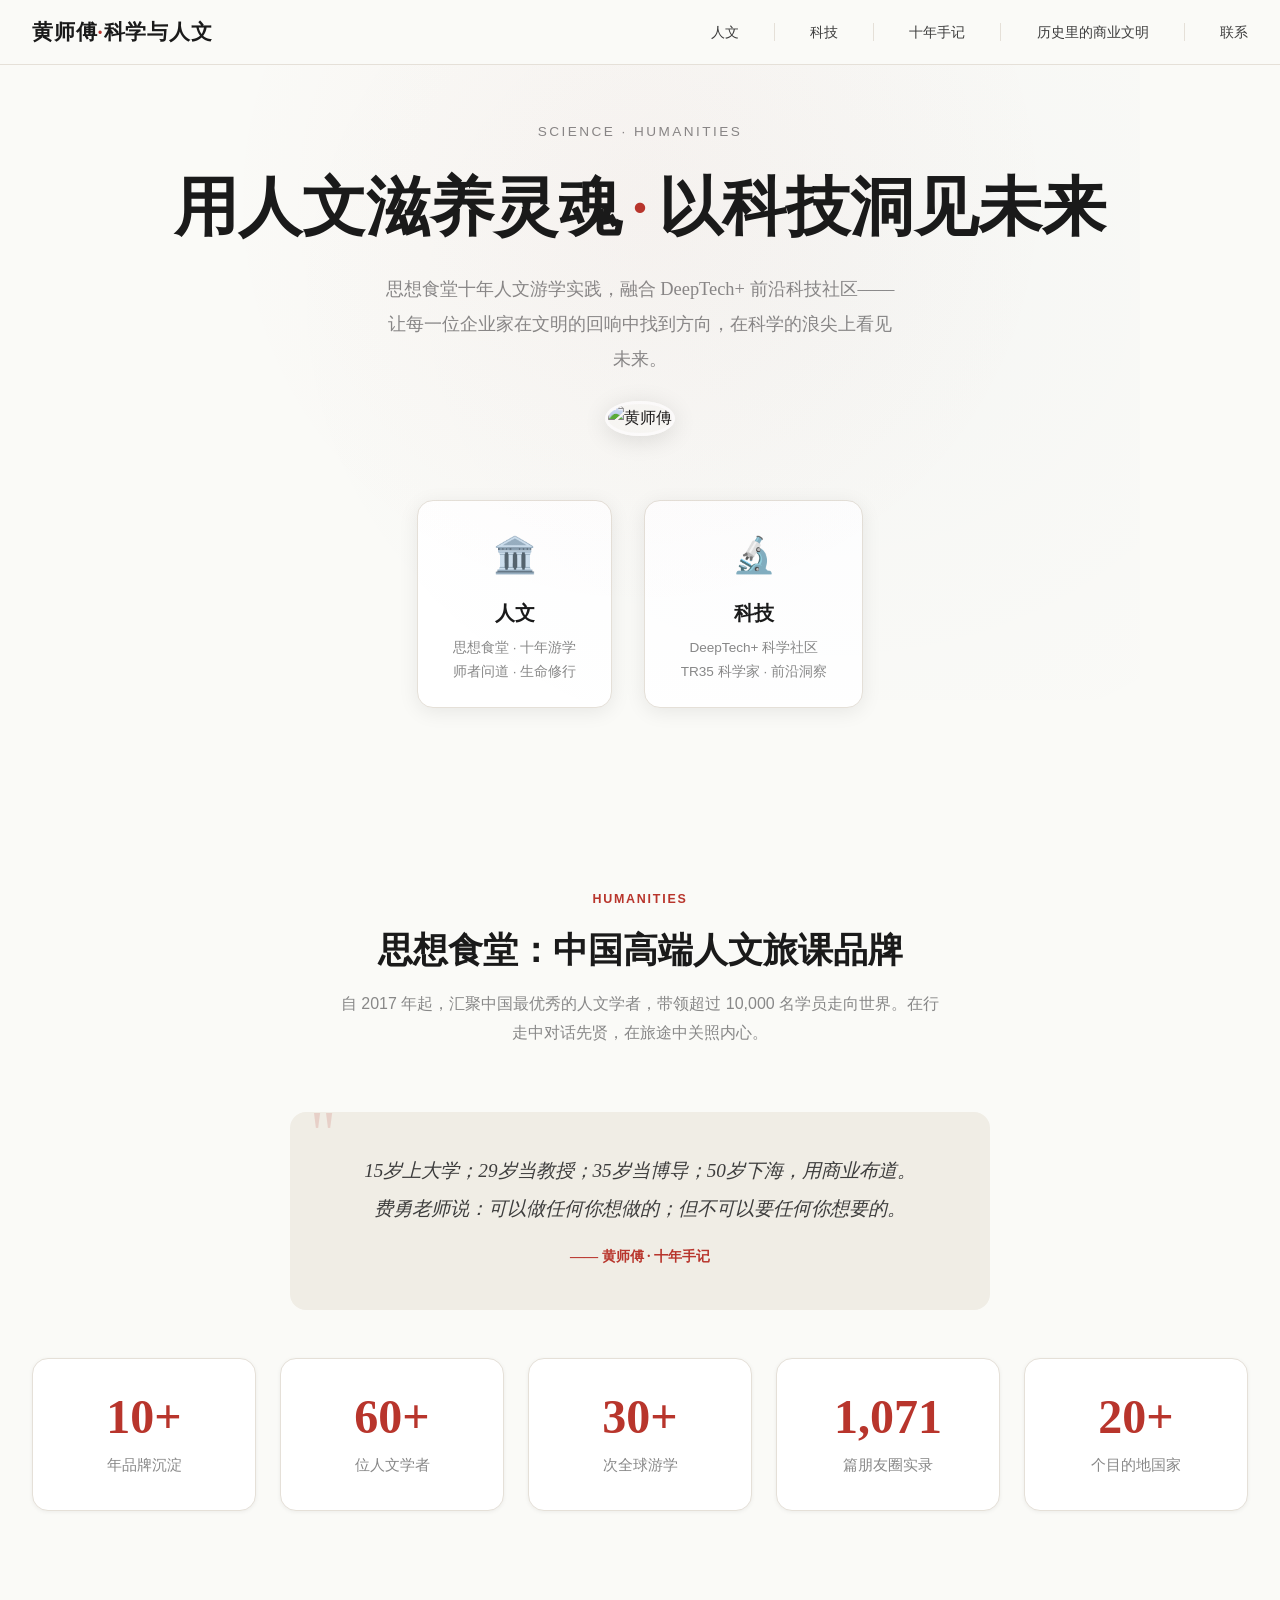
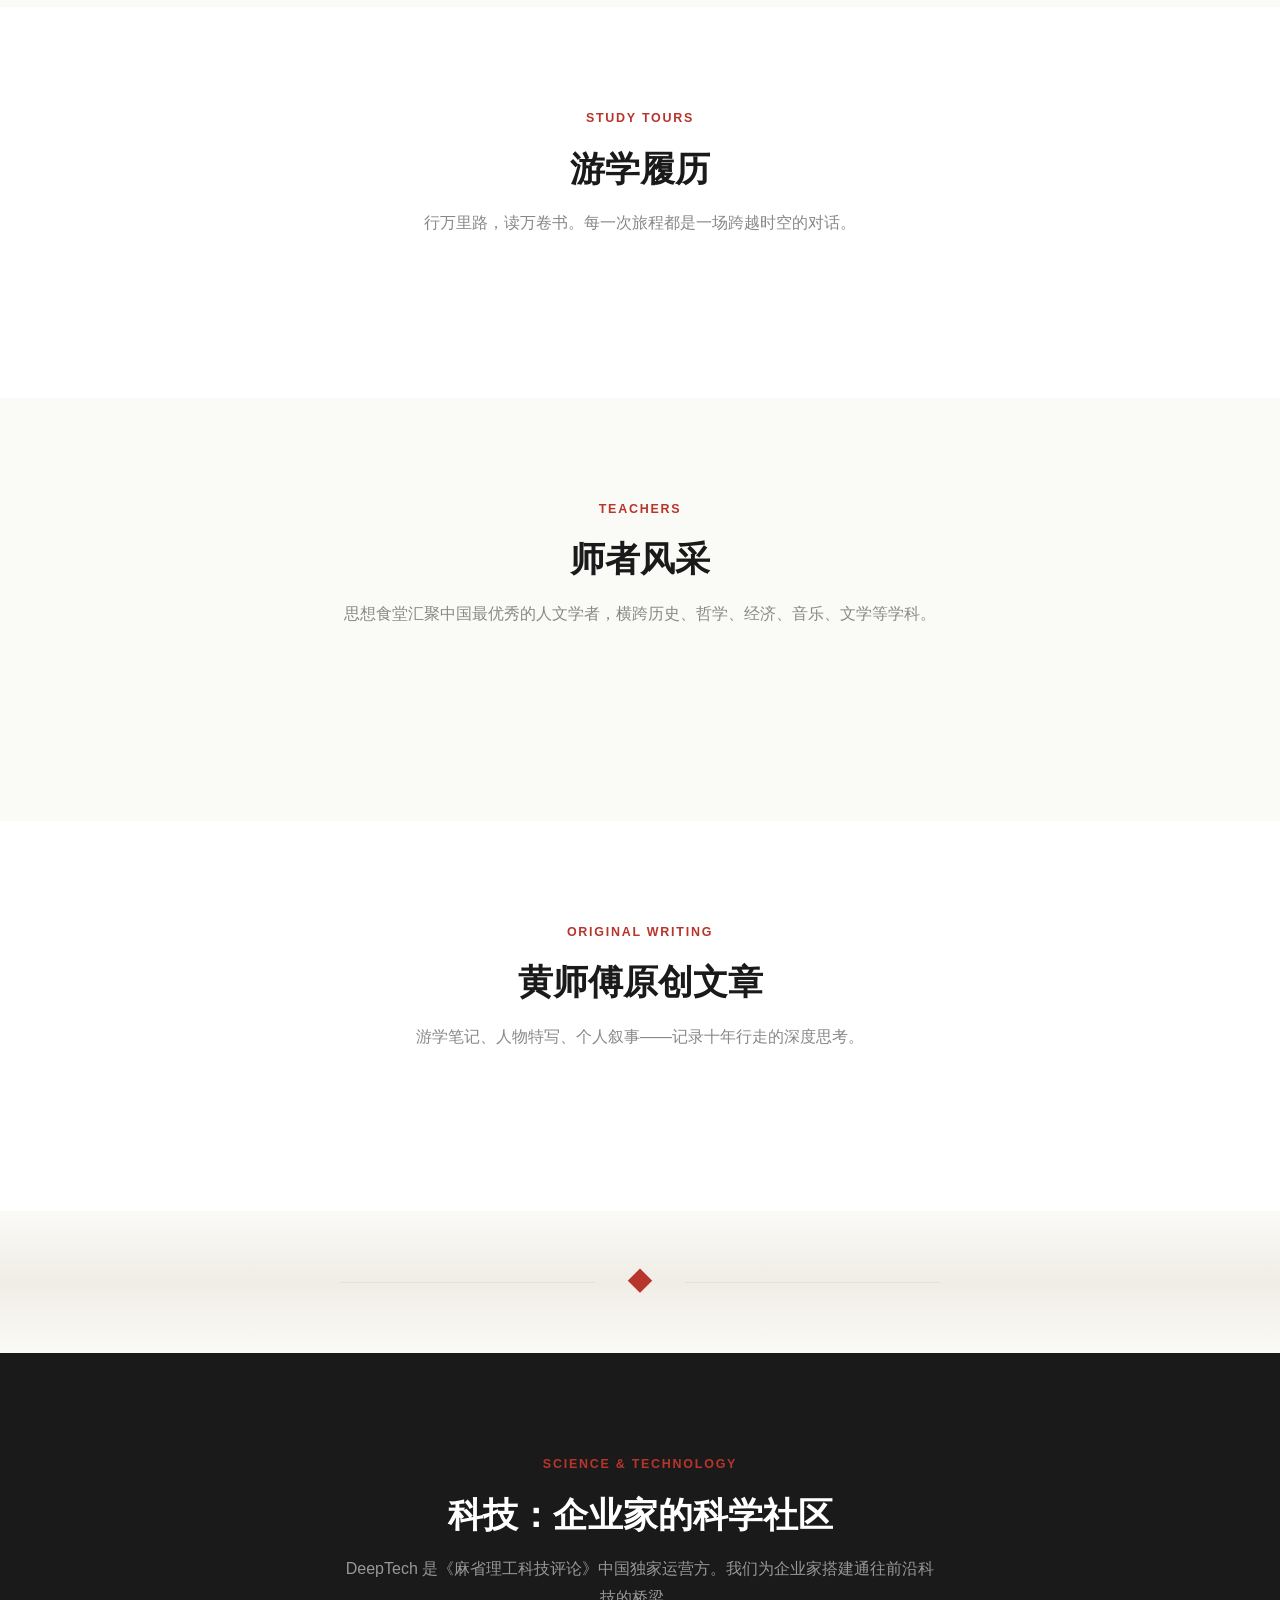
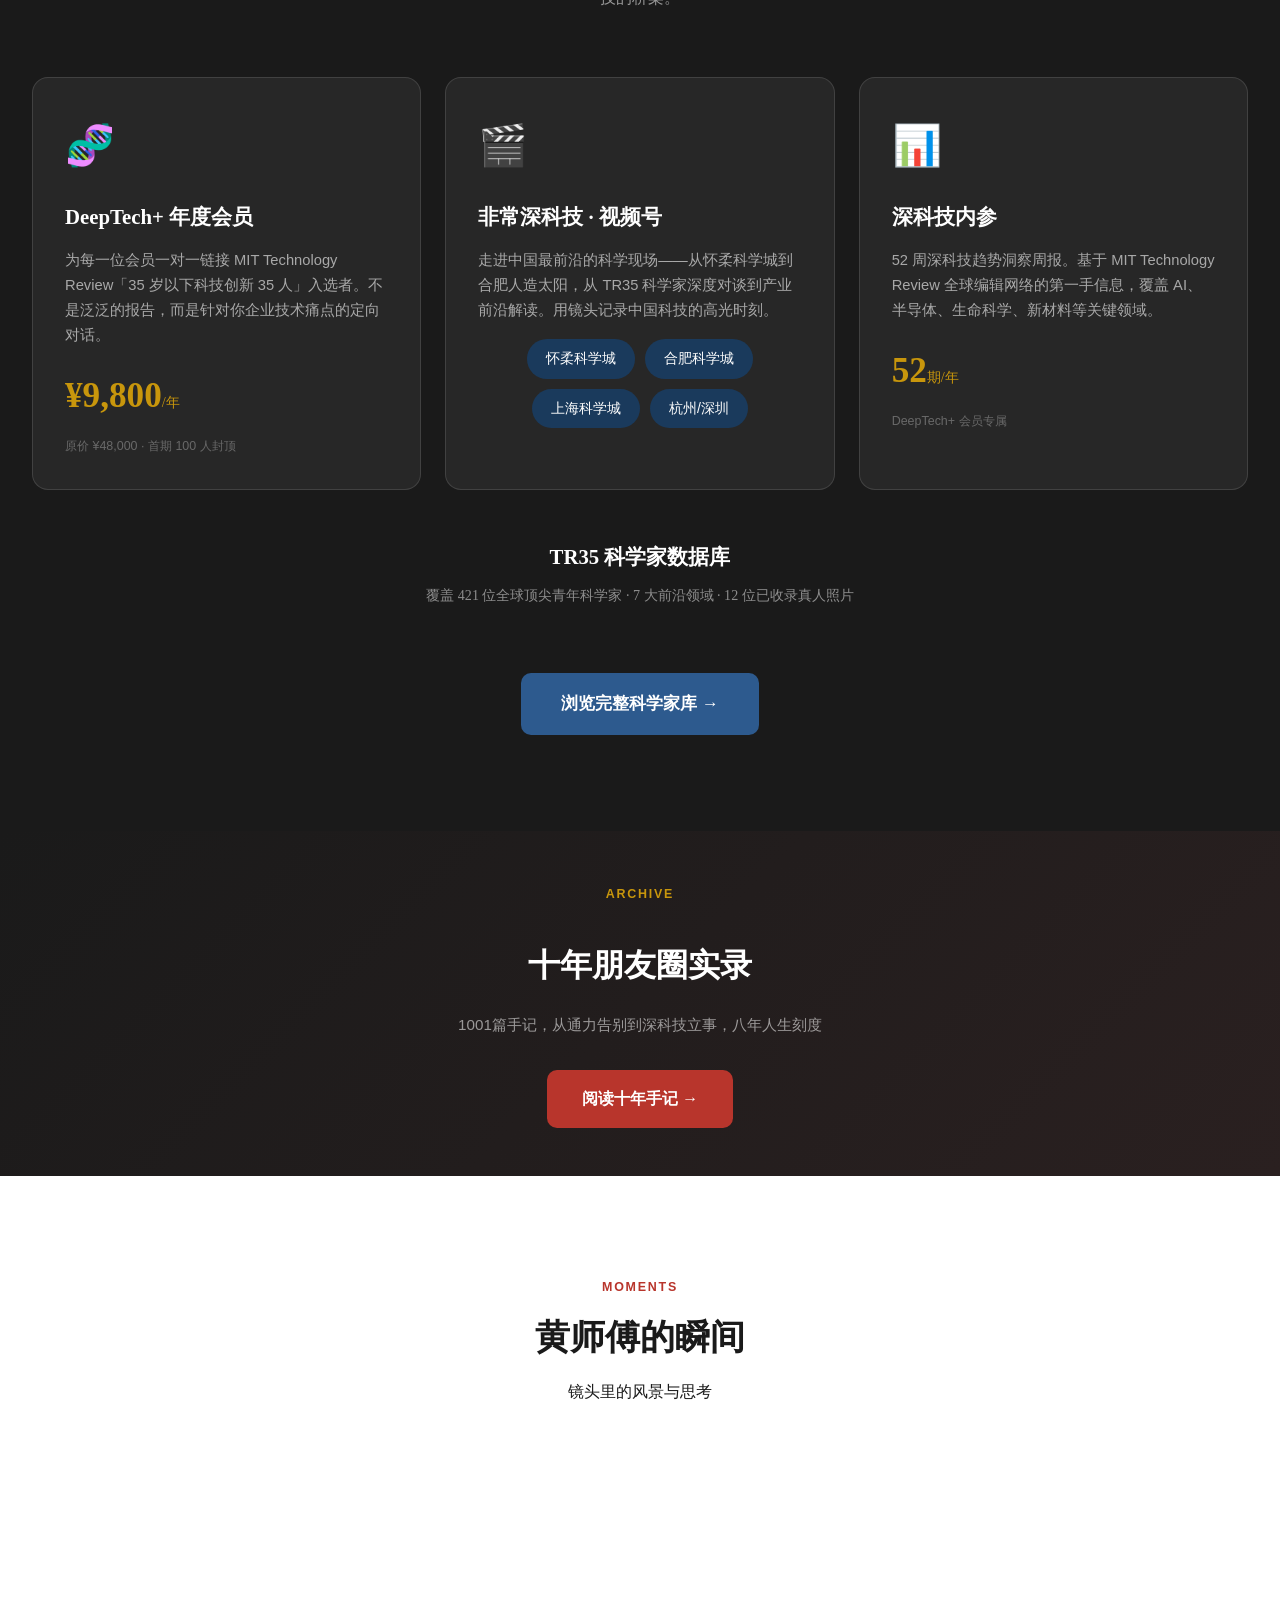
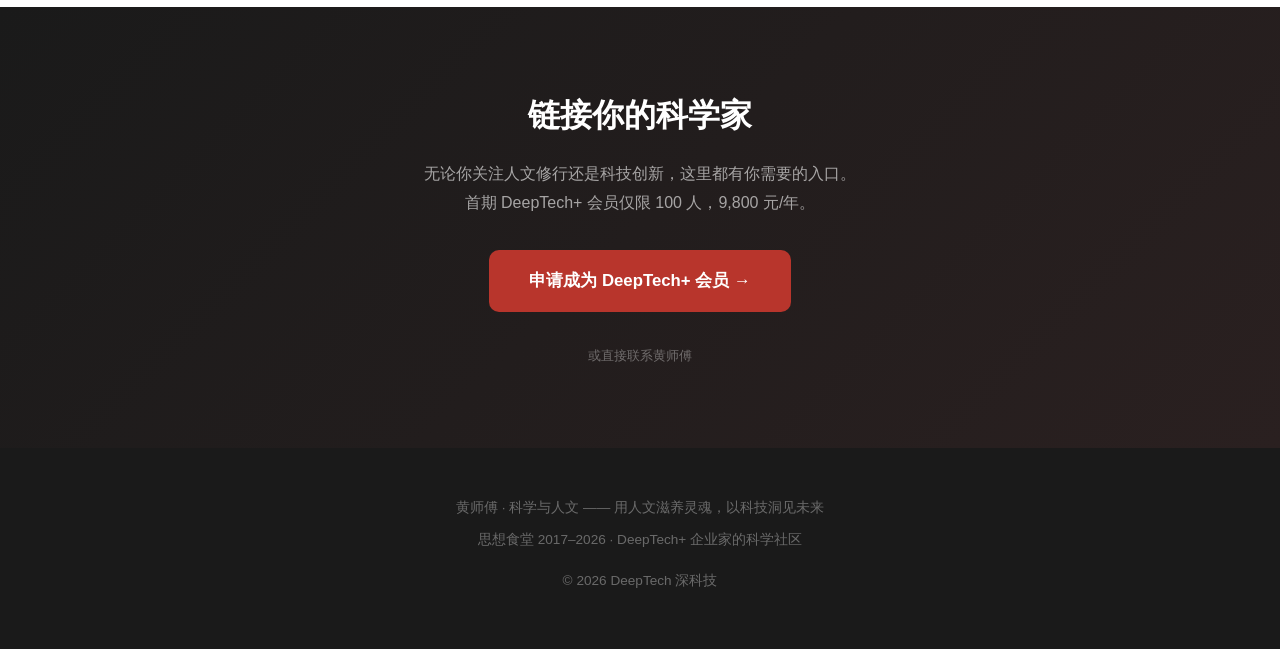
==== commit a7d89c9e: "add history business civilization feature site" ====
--- a/index.html
+++ b/index.html
@@ -531,6 +531,8 @@
       <li class="nav-divider"></li>
       <li><a href="moments.html">十年手记</a></li>
       <li class="nav-divider"></li>
+      <li><a href="history-business-civilization/">历史里的商业文明</a></li>
+      <li class="nav-divider"></li>
       <li><a href="#cta">联系</a></li>
     </ul>
   </div>
@@ -863,4 +865,4 @@
 };
 </script>
 </body>
-</html>+</html>
